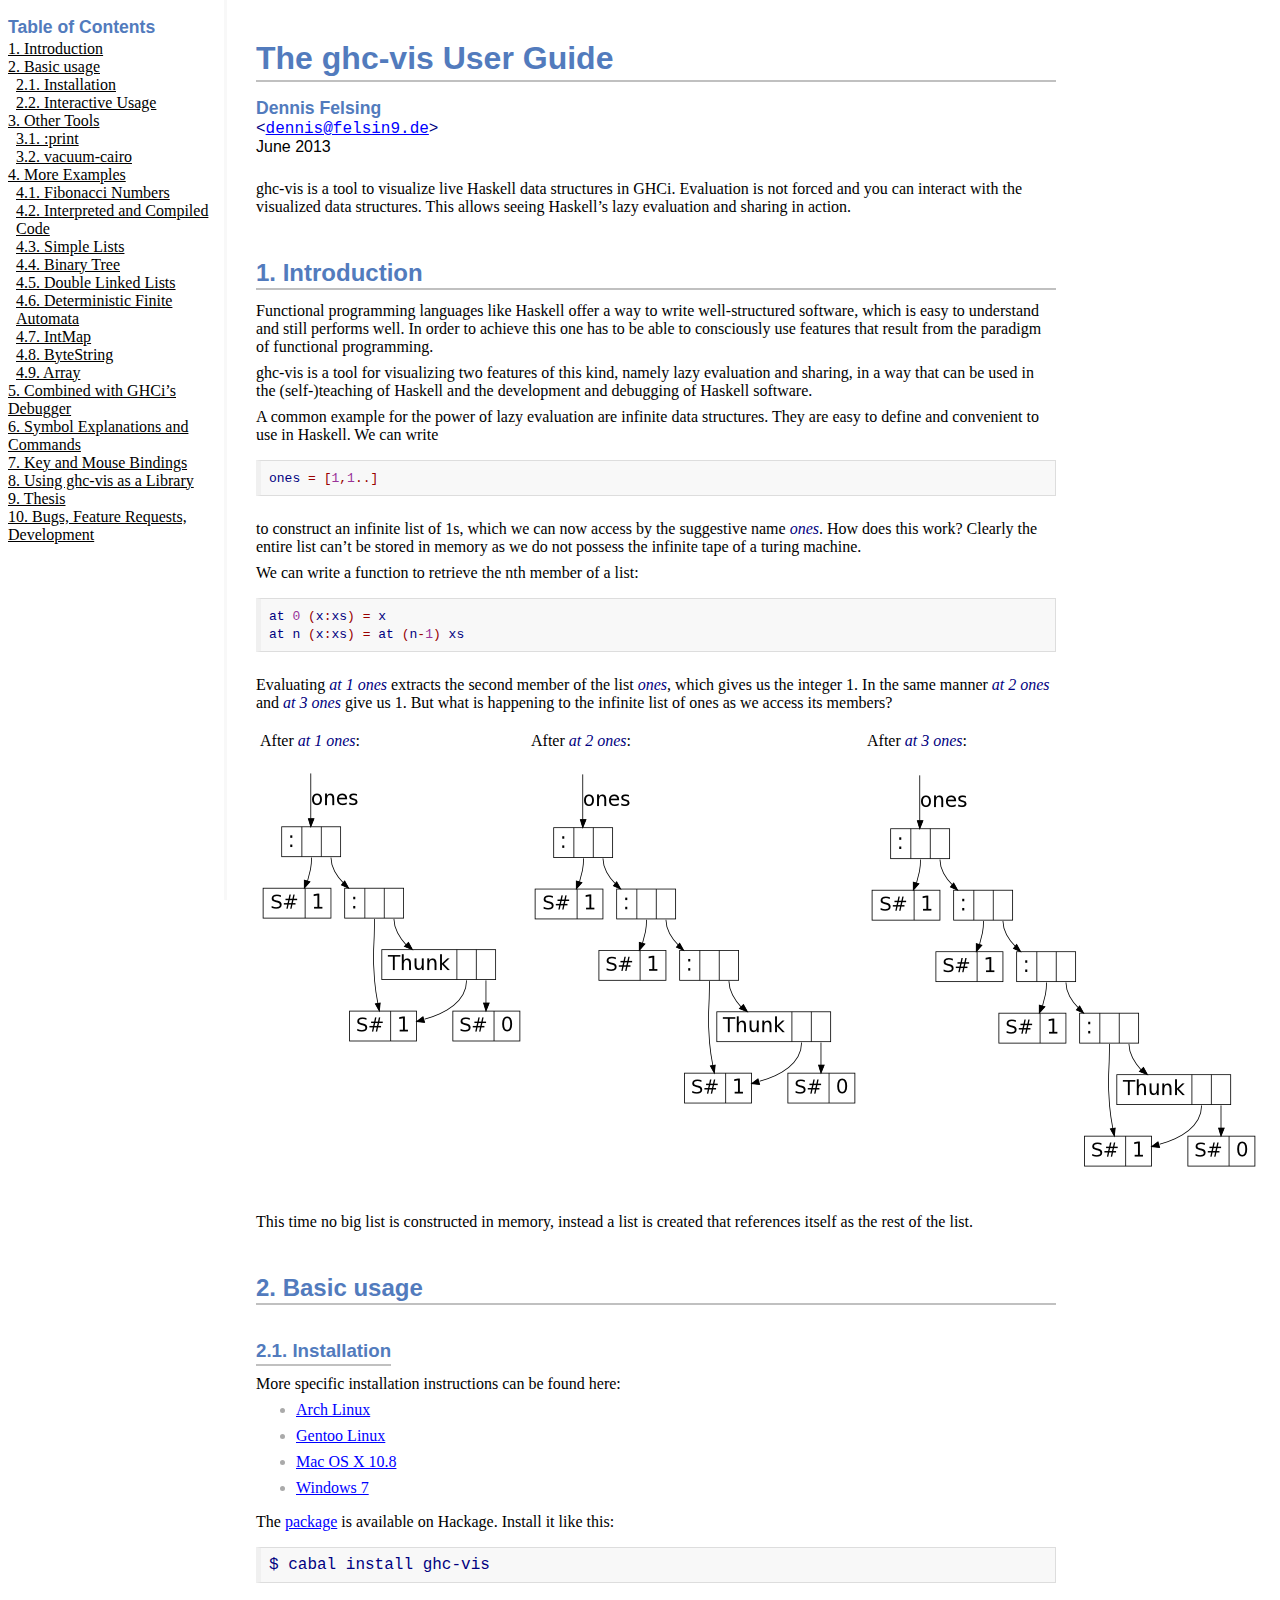
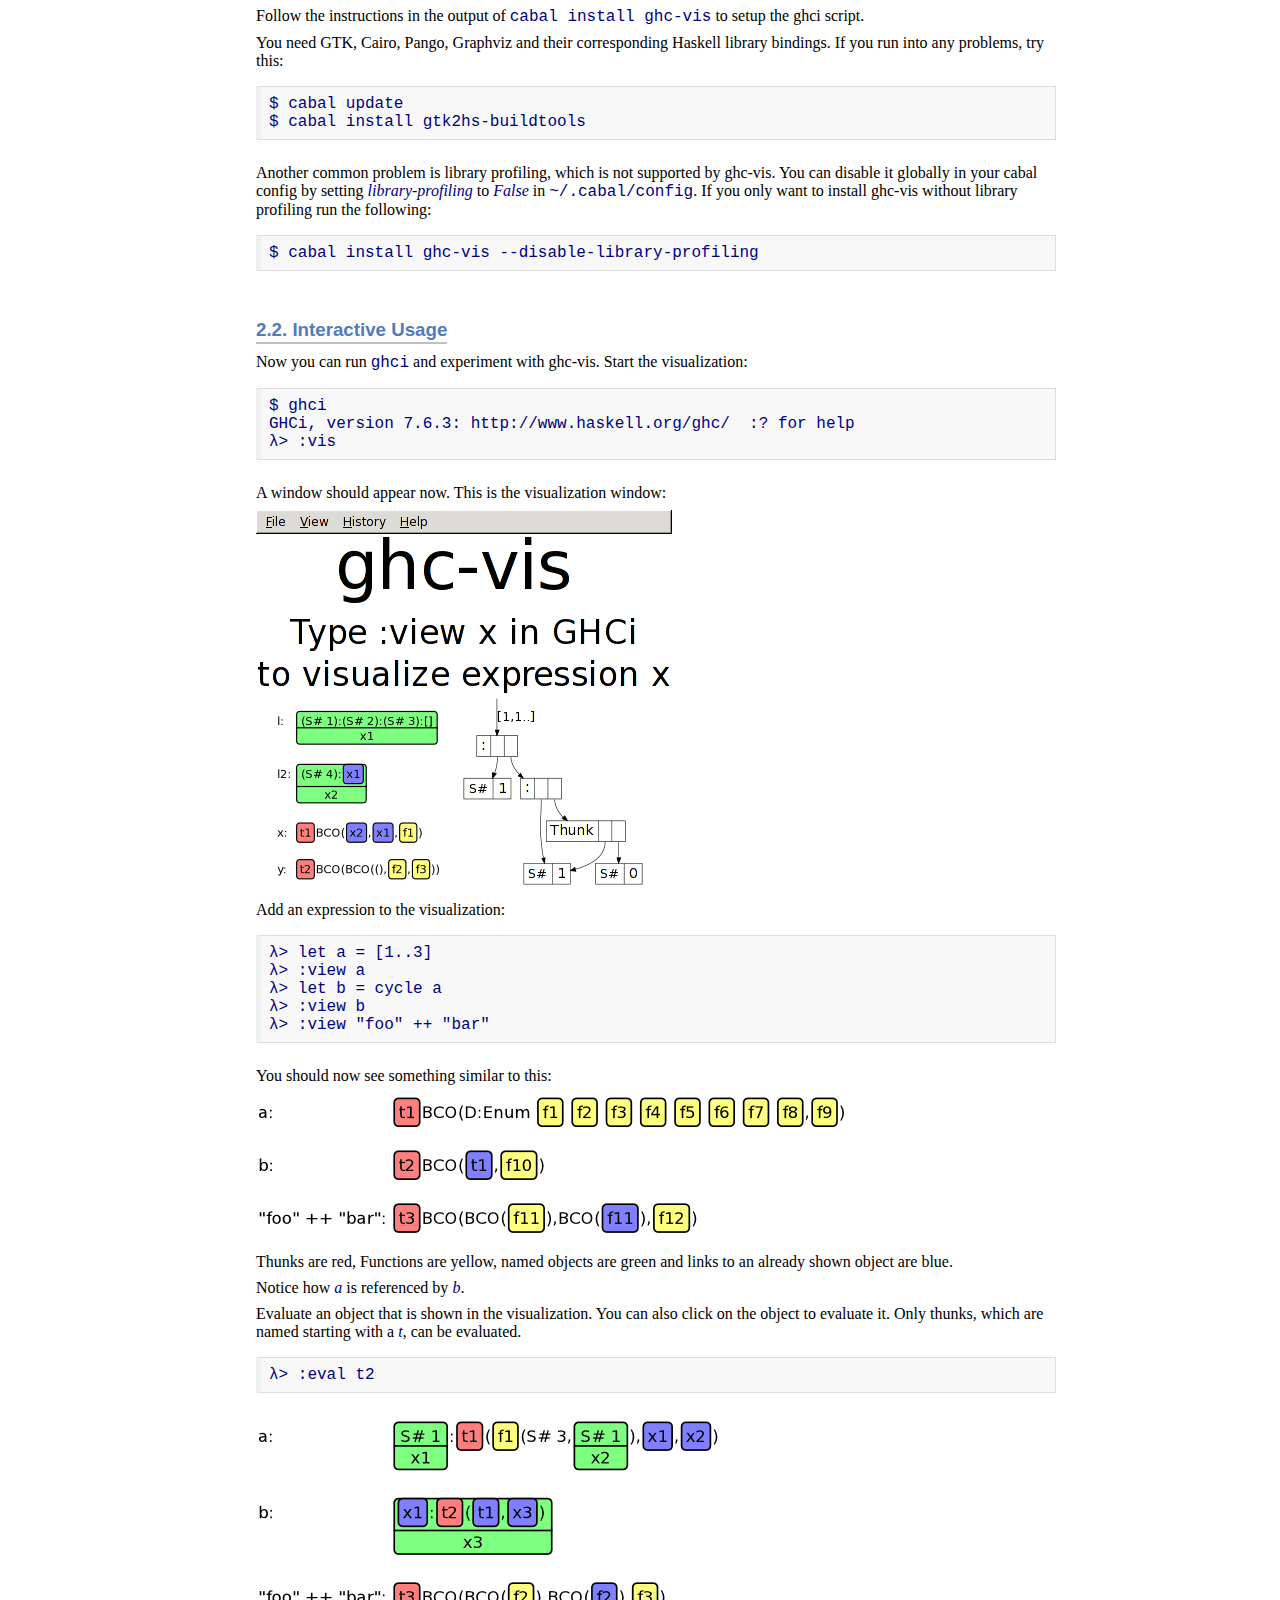
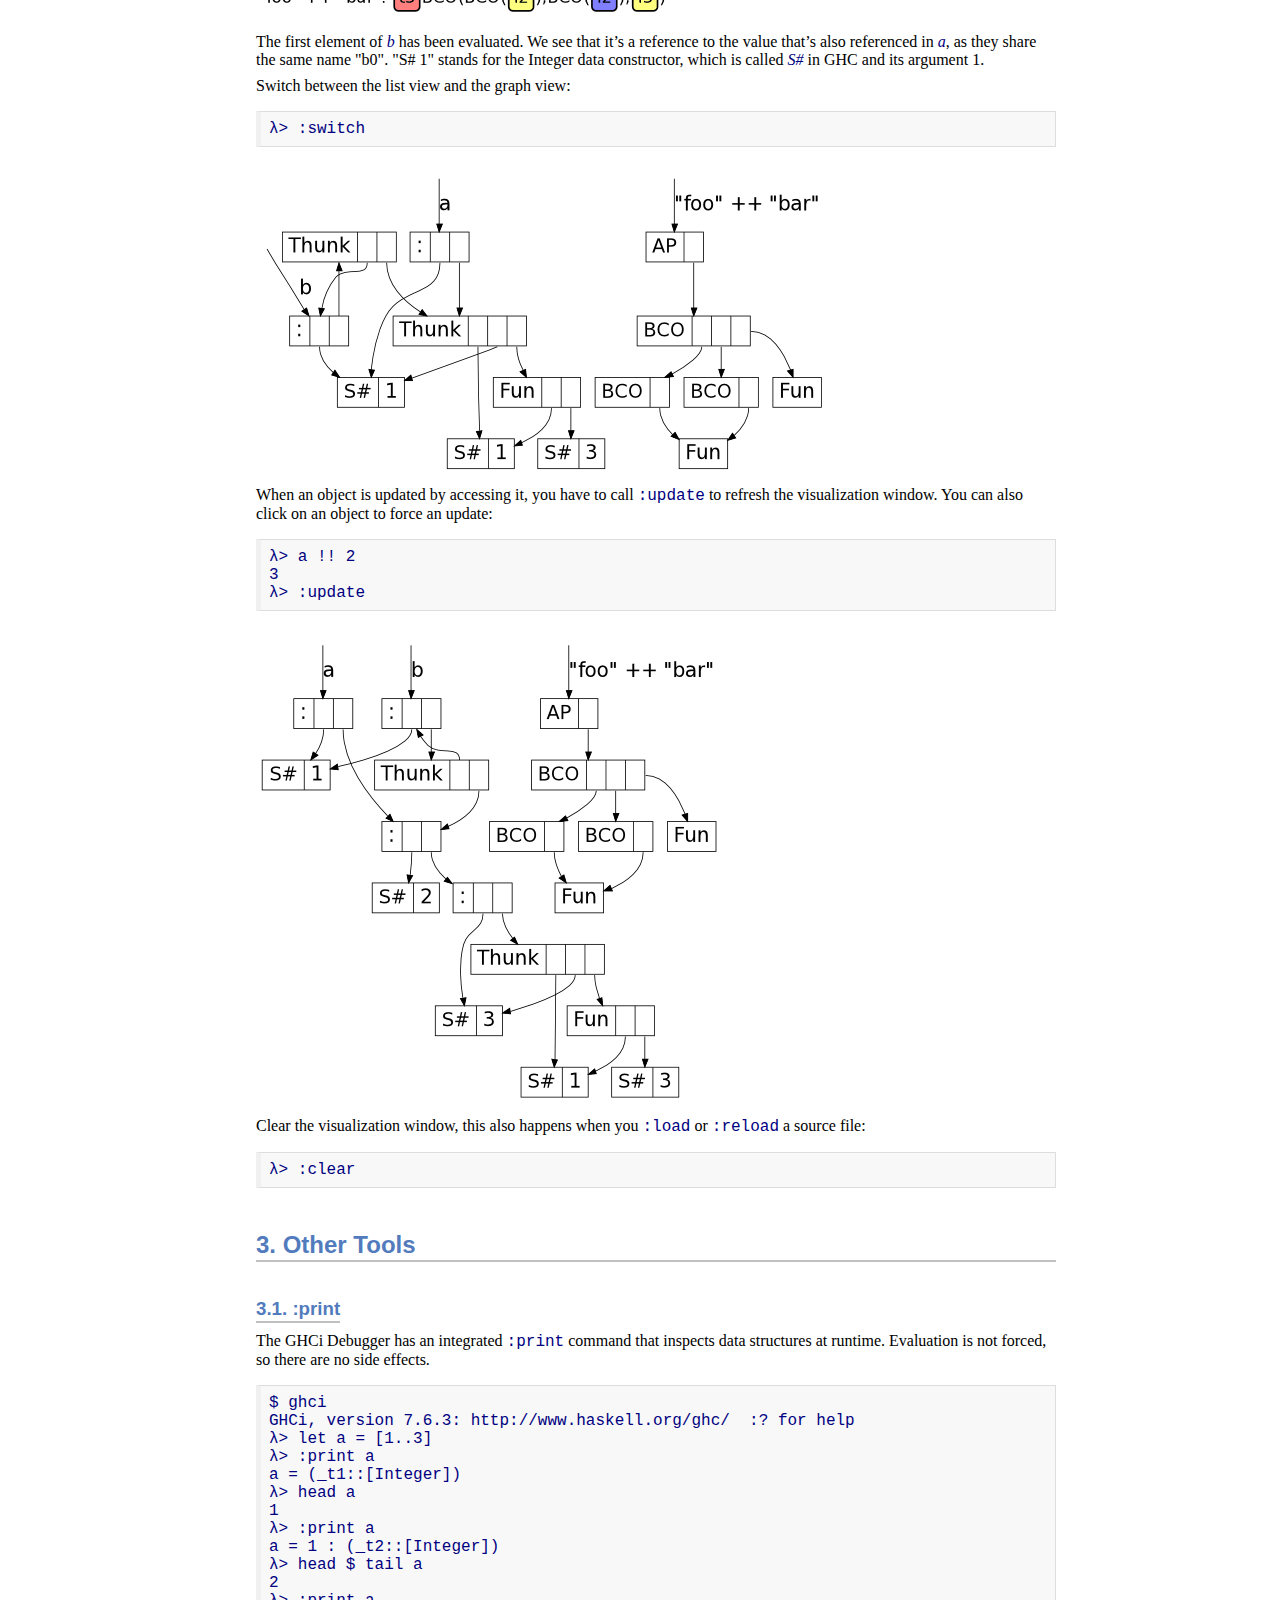
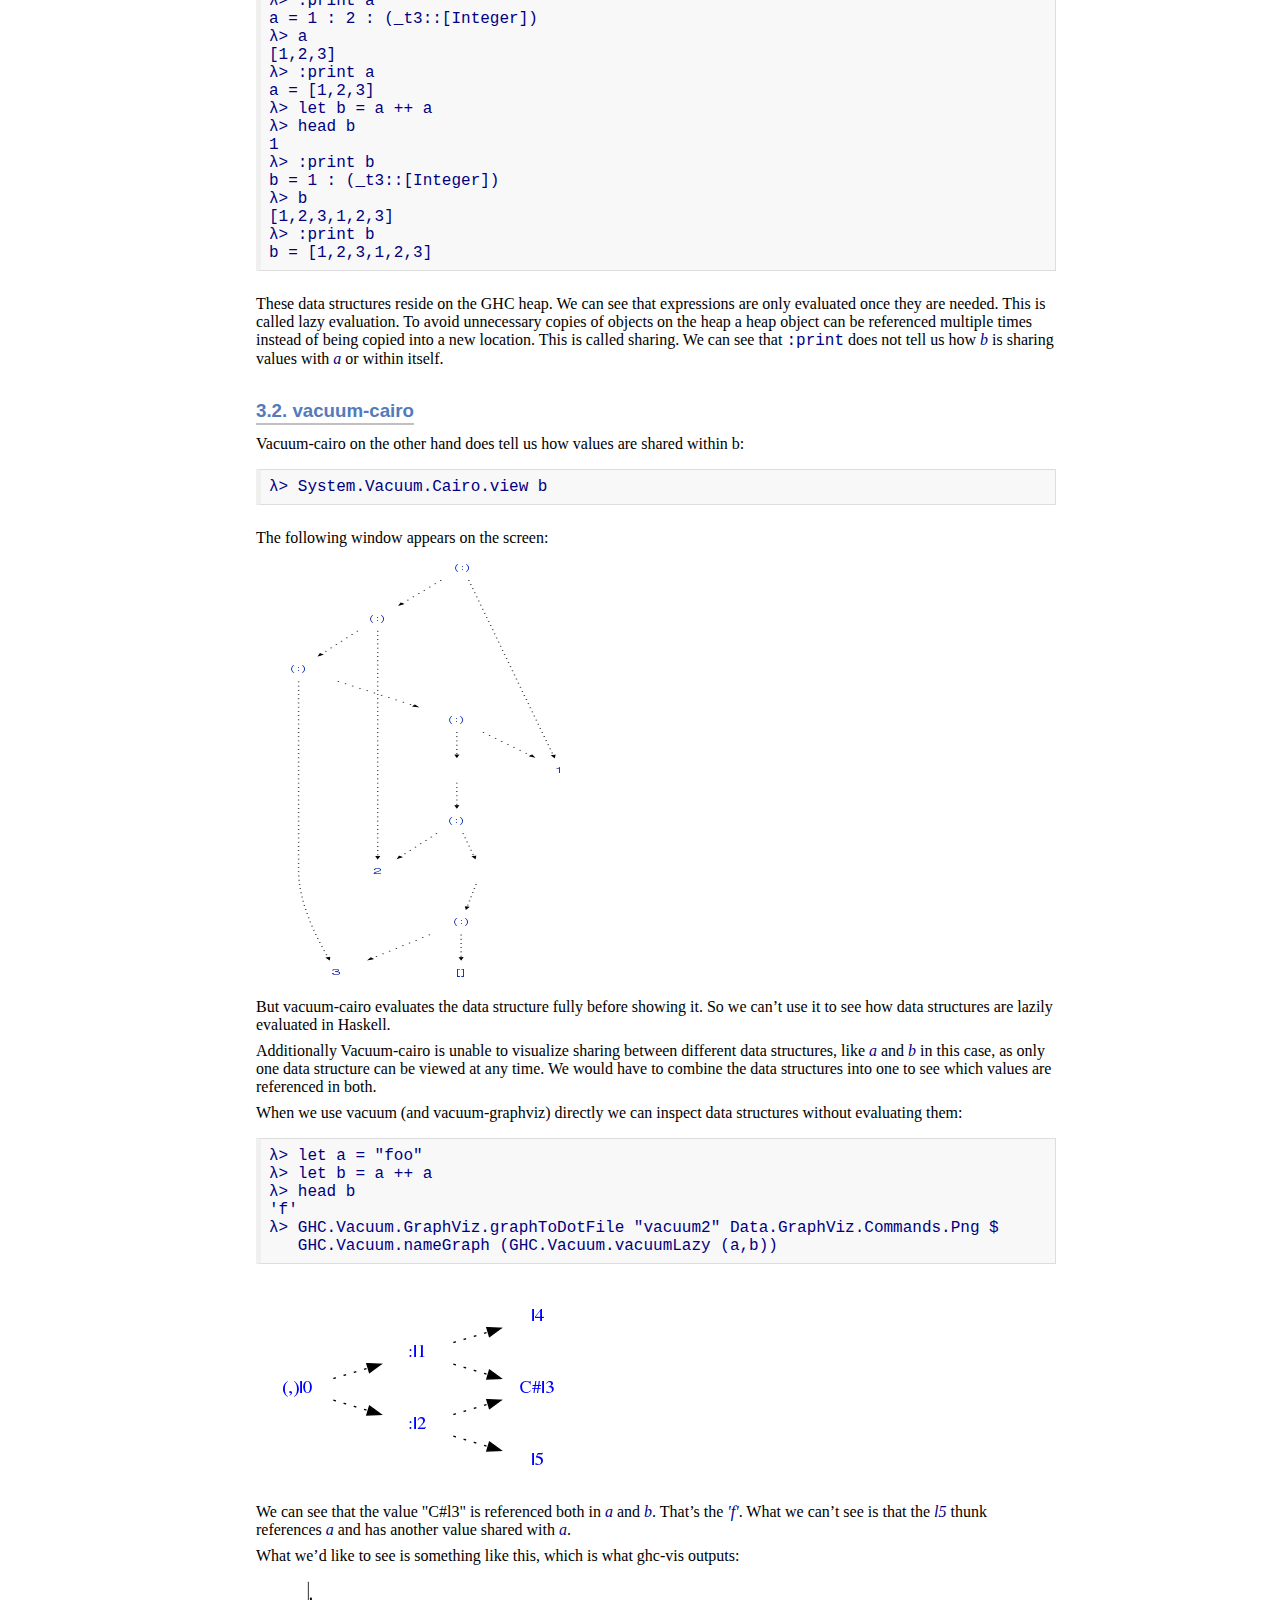
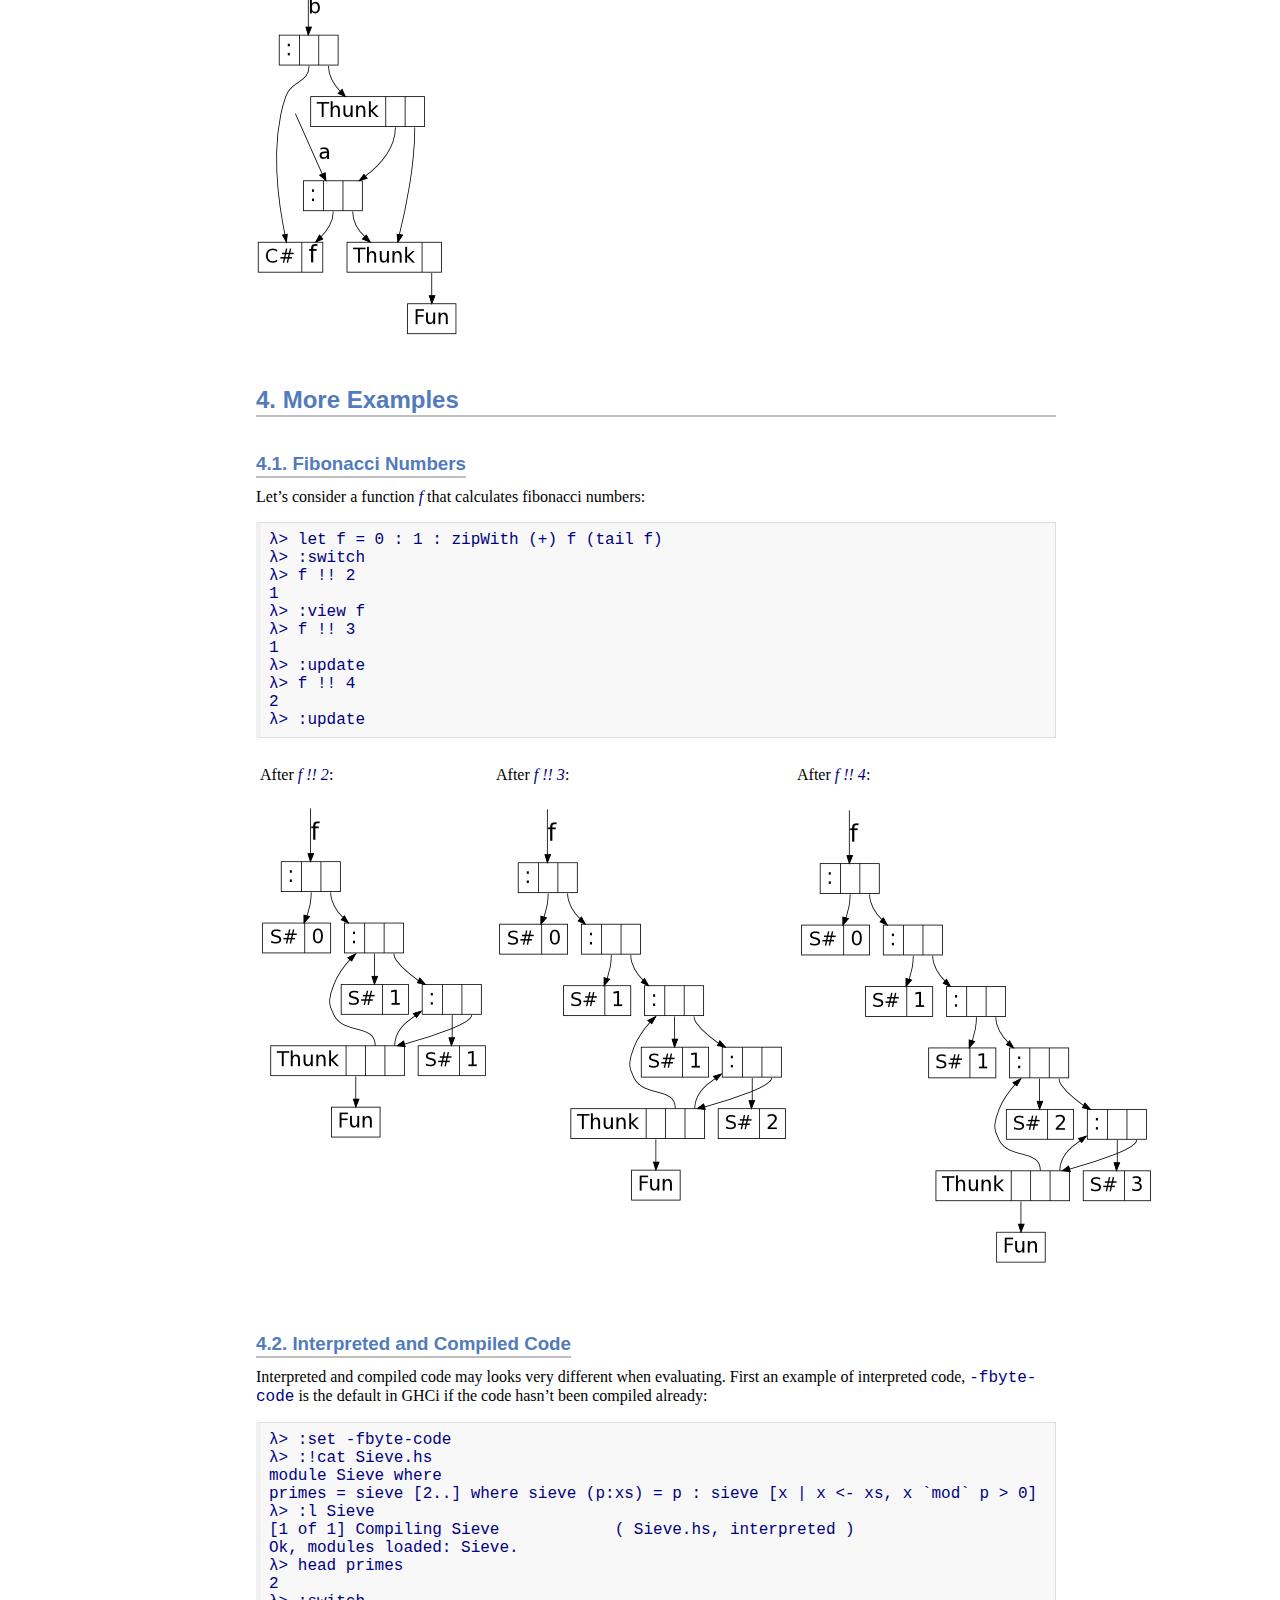
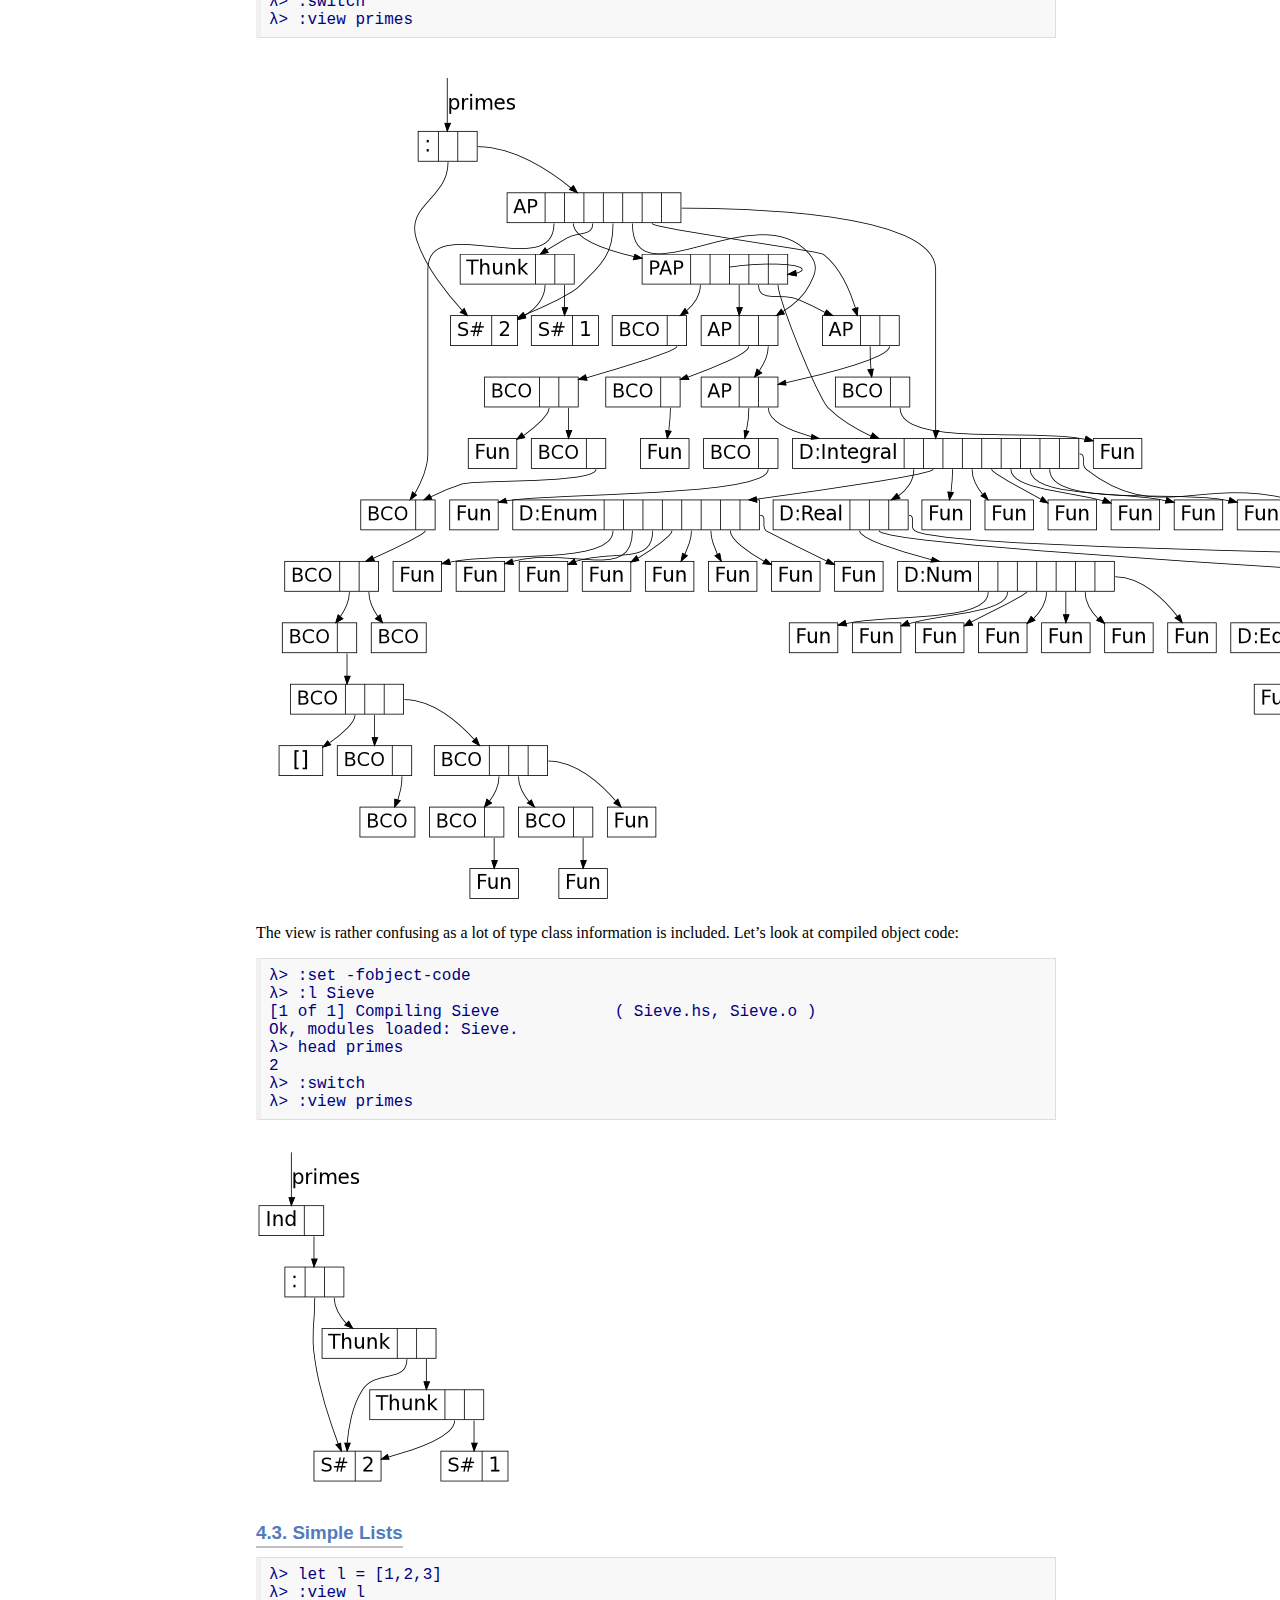
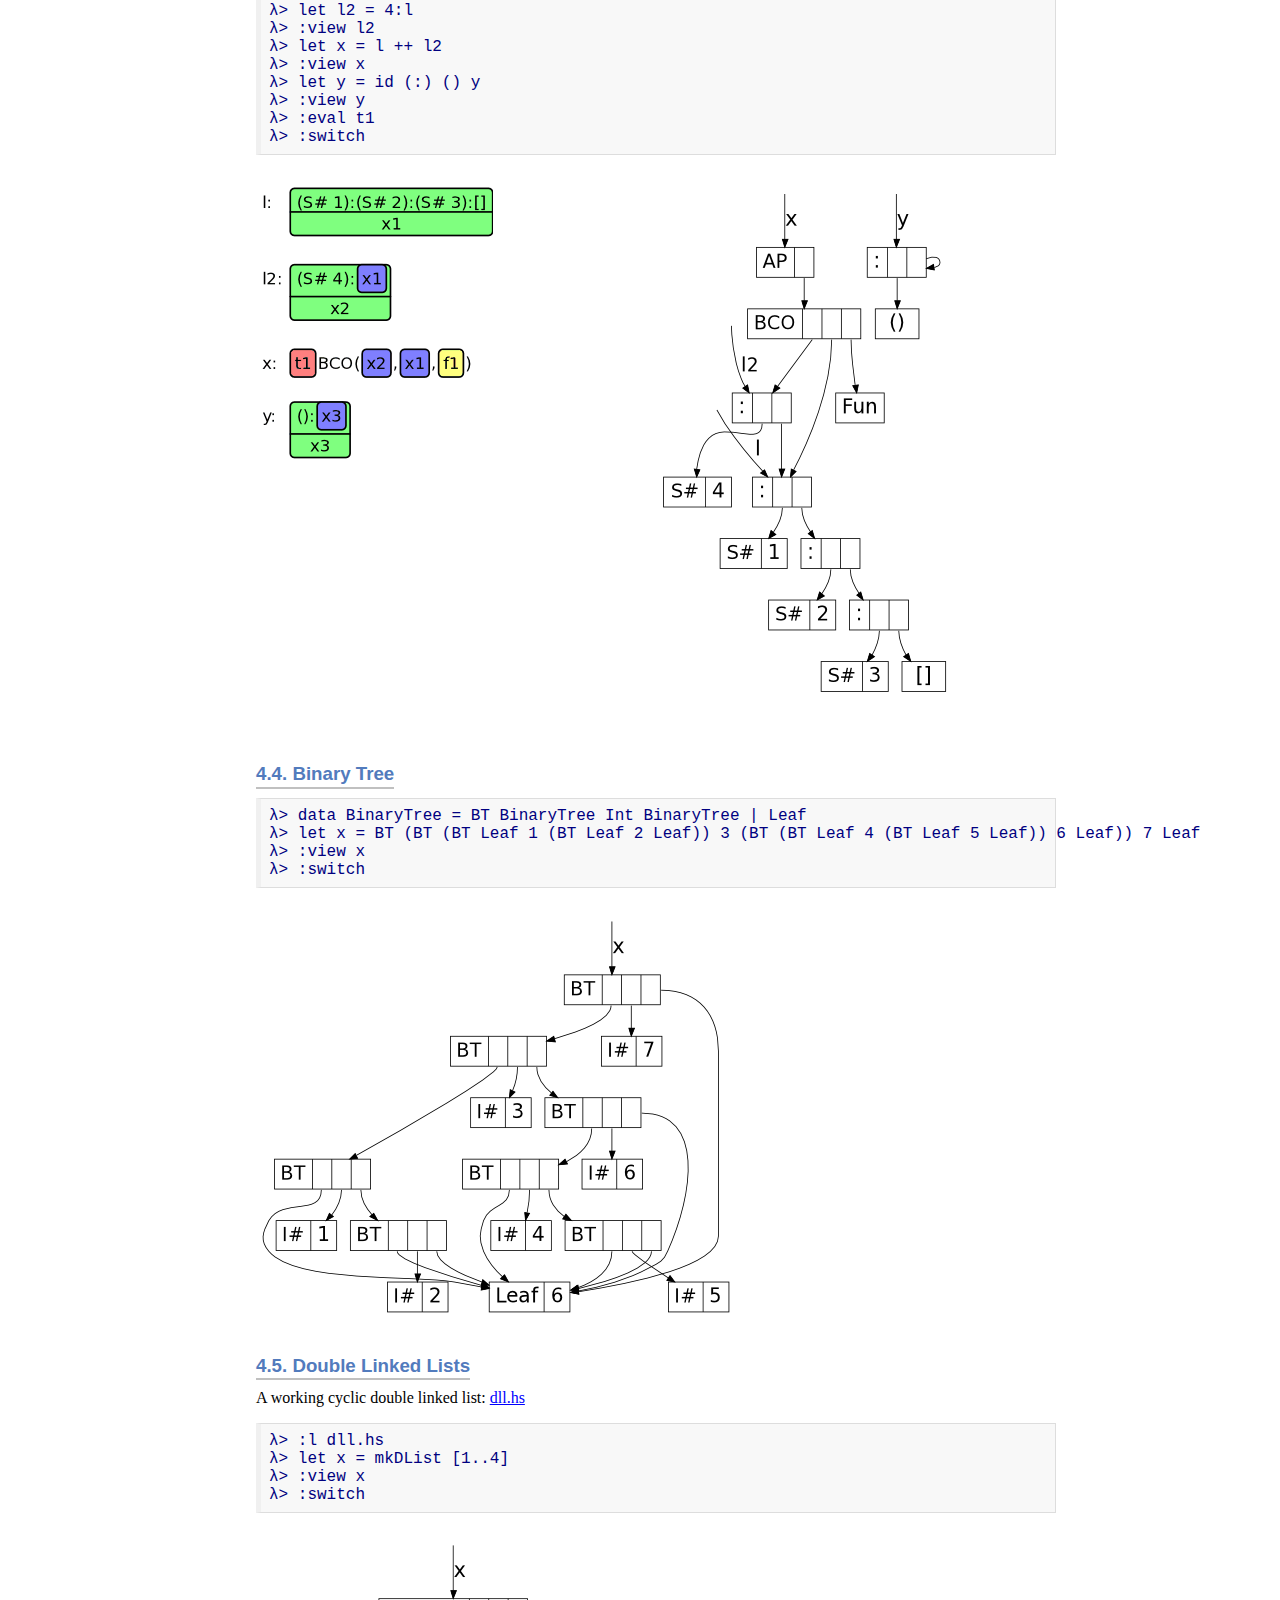
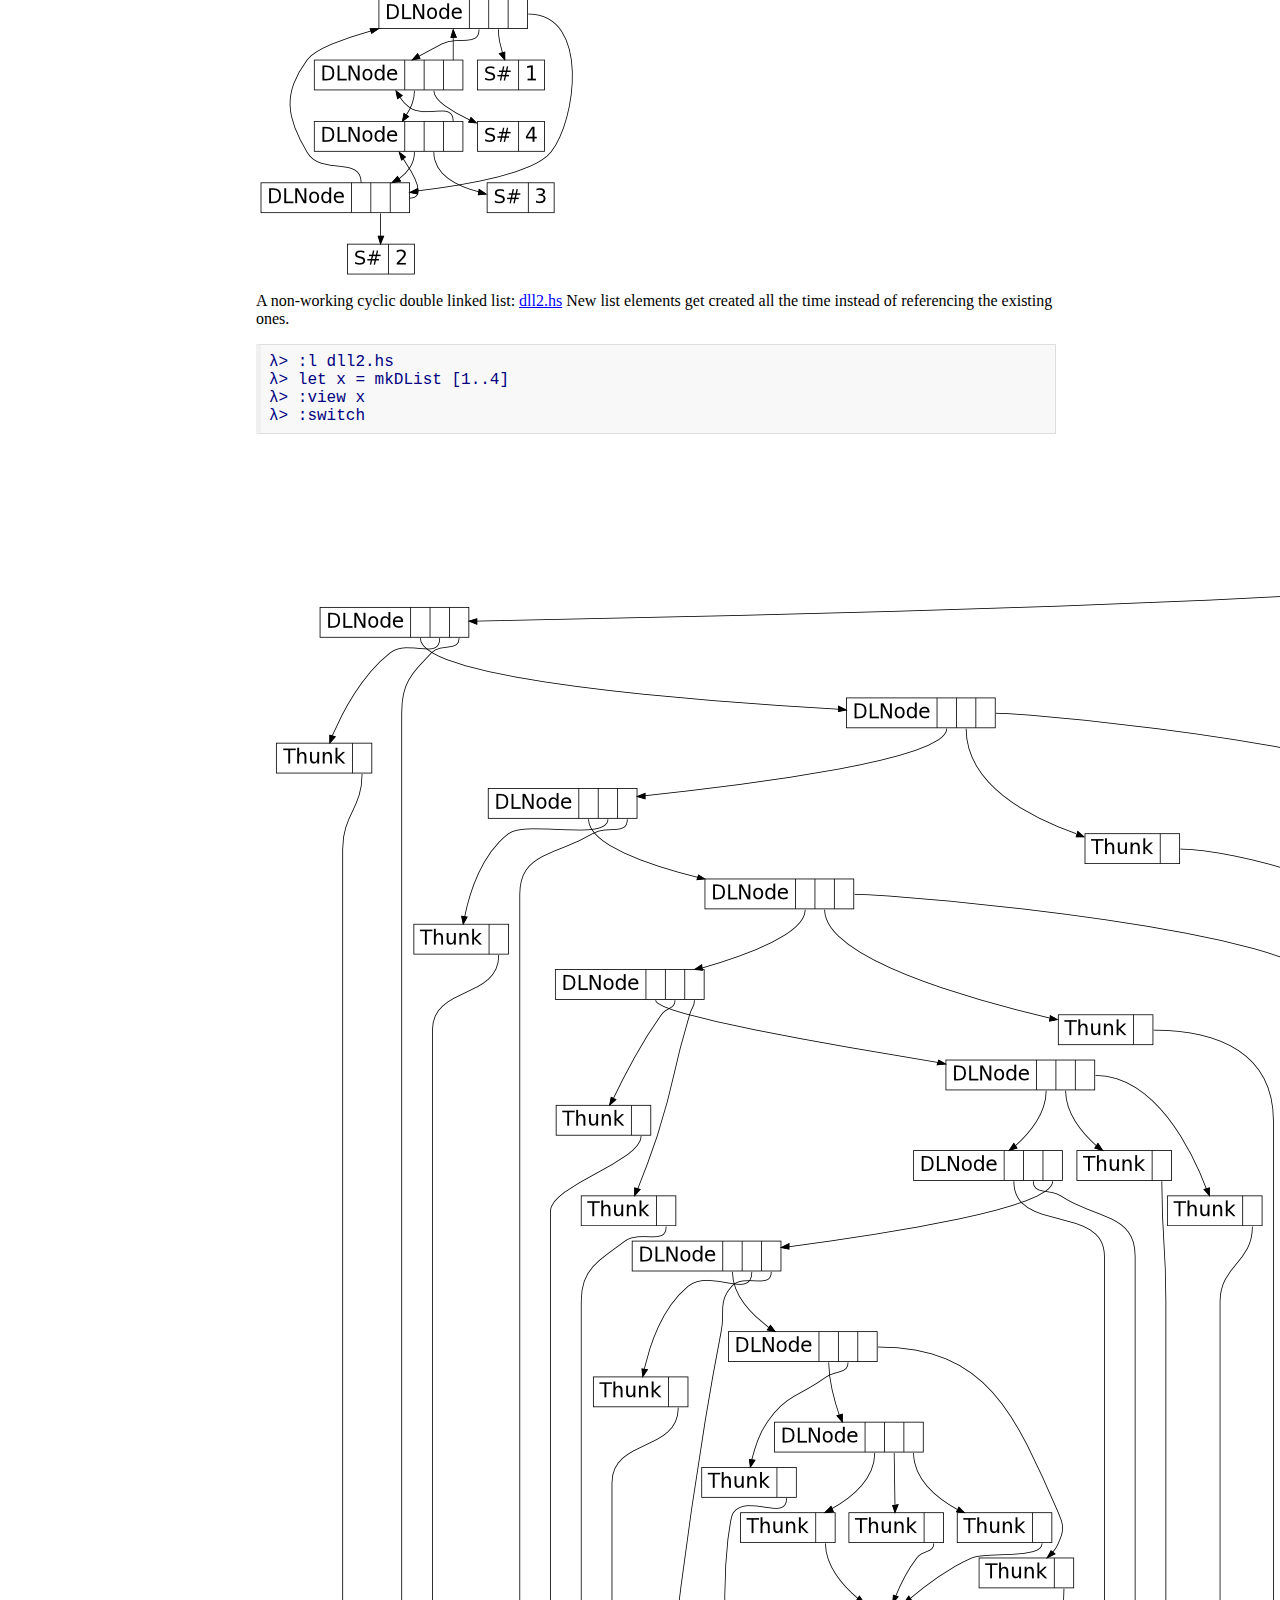
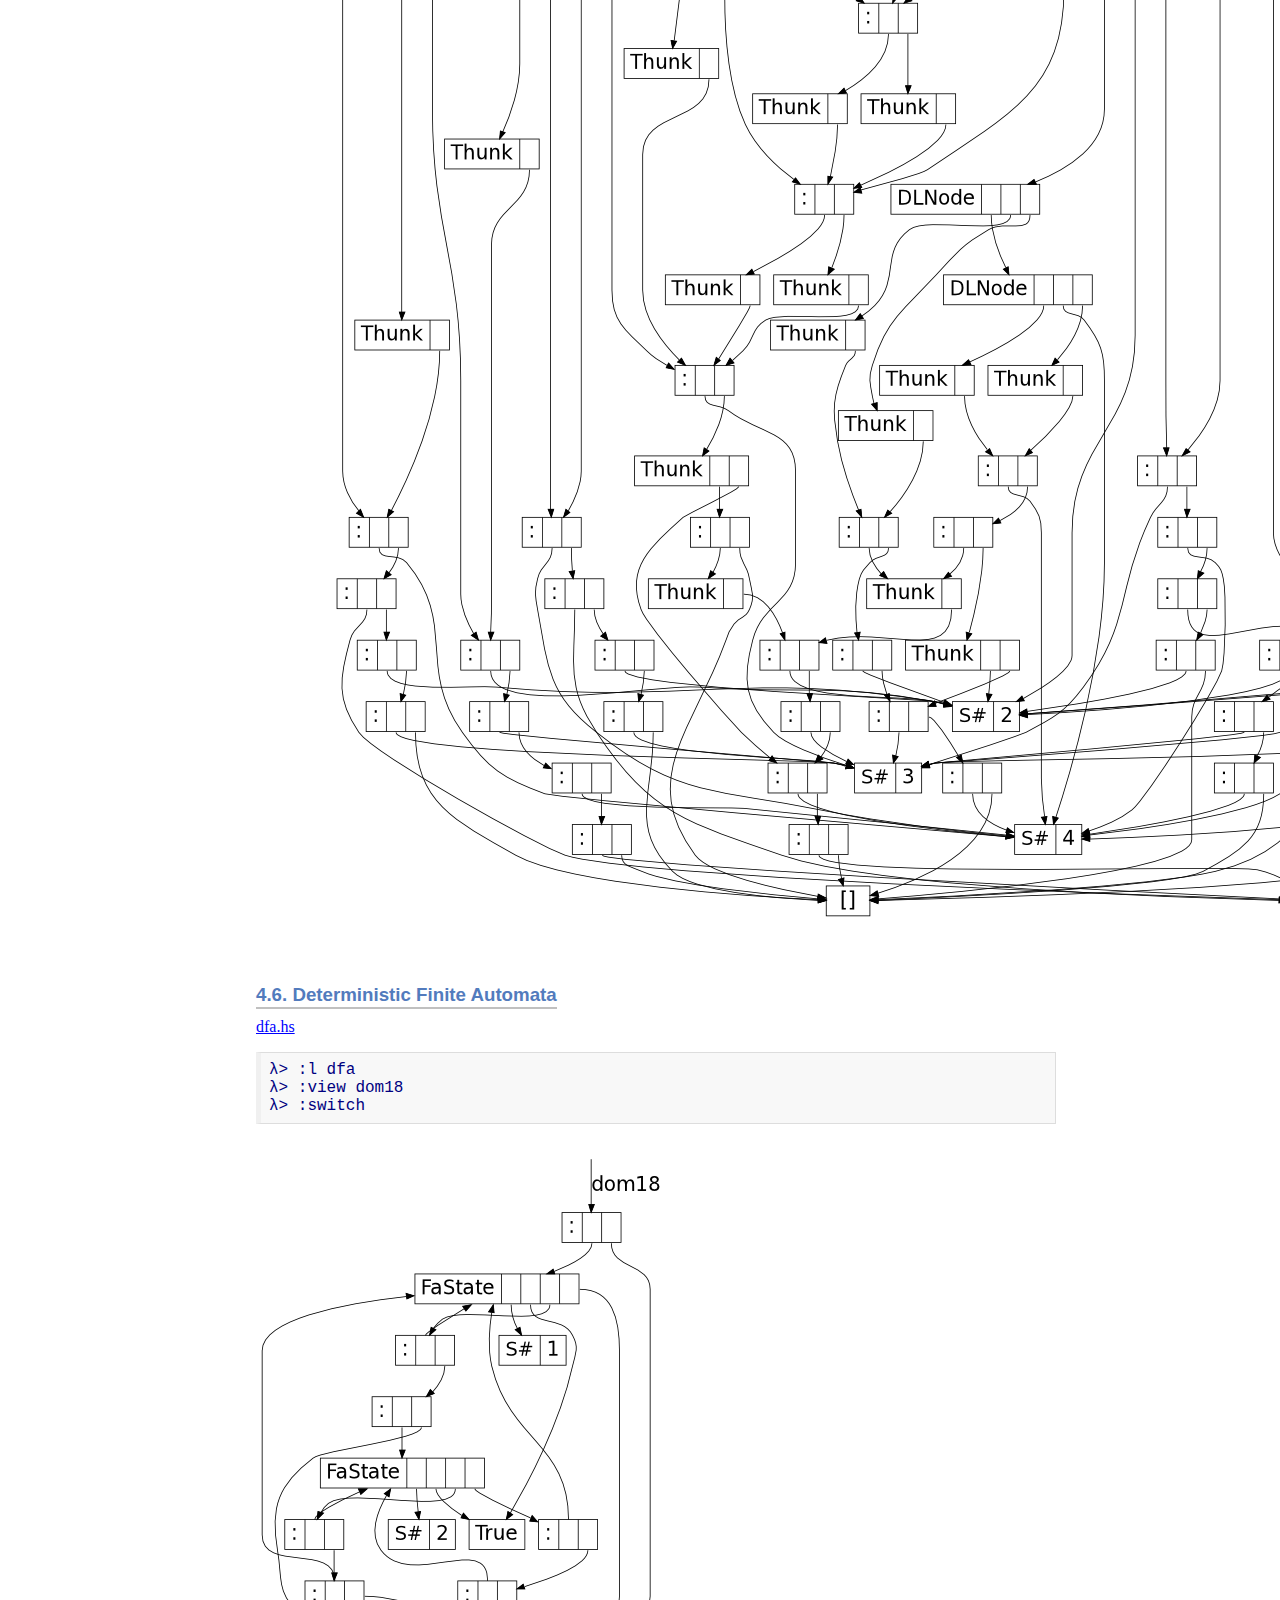
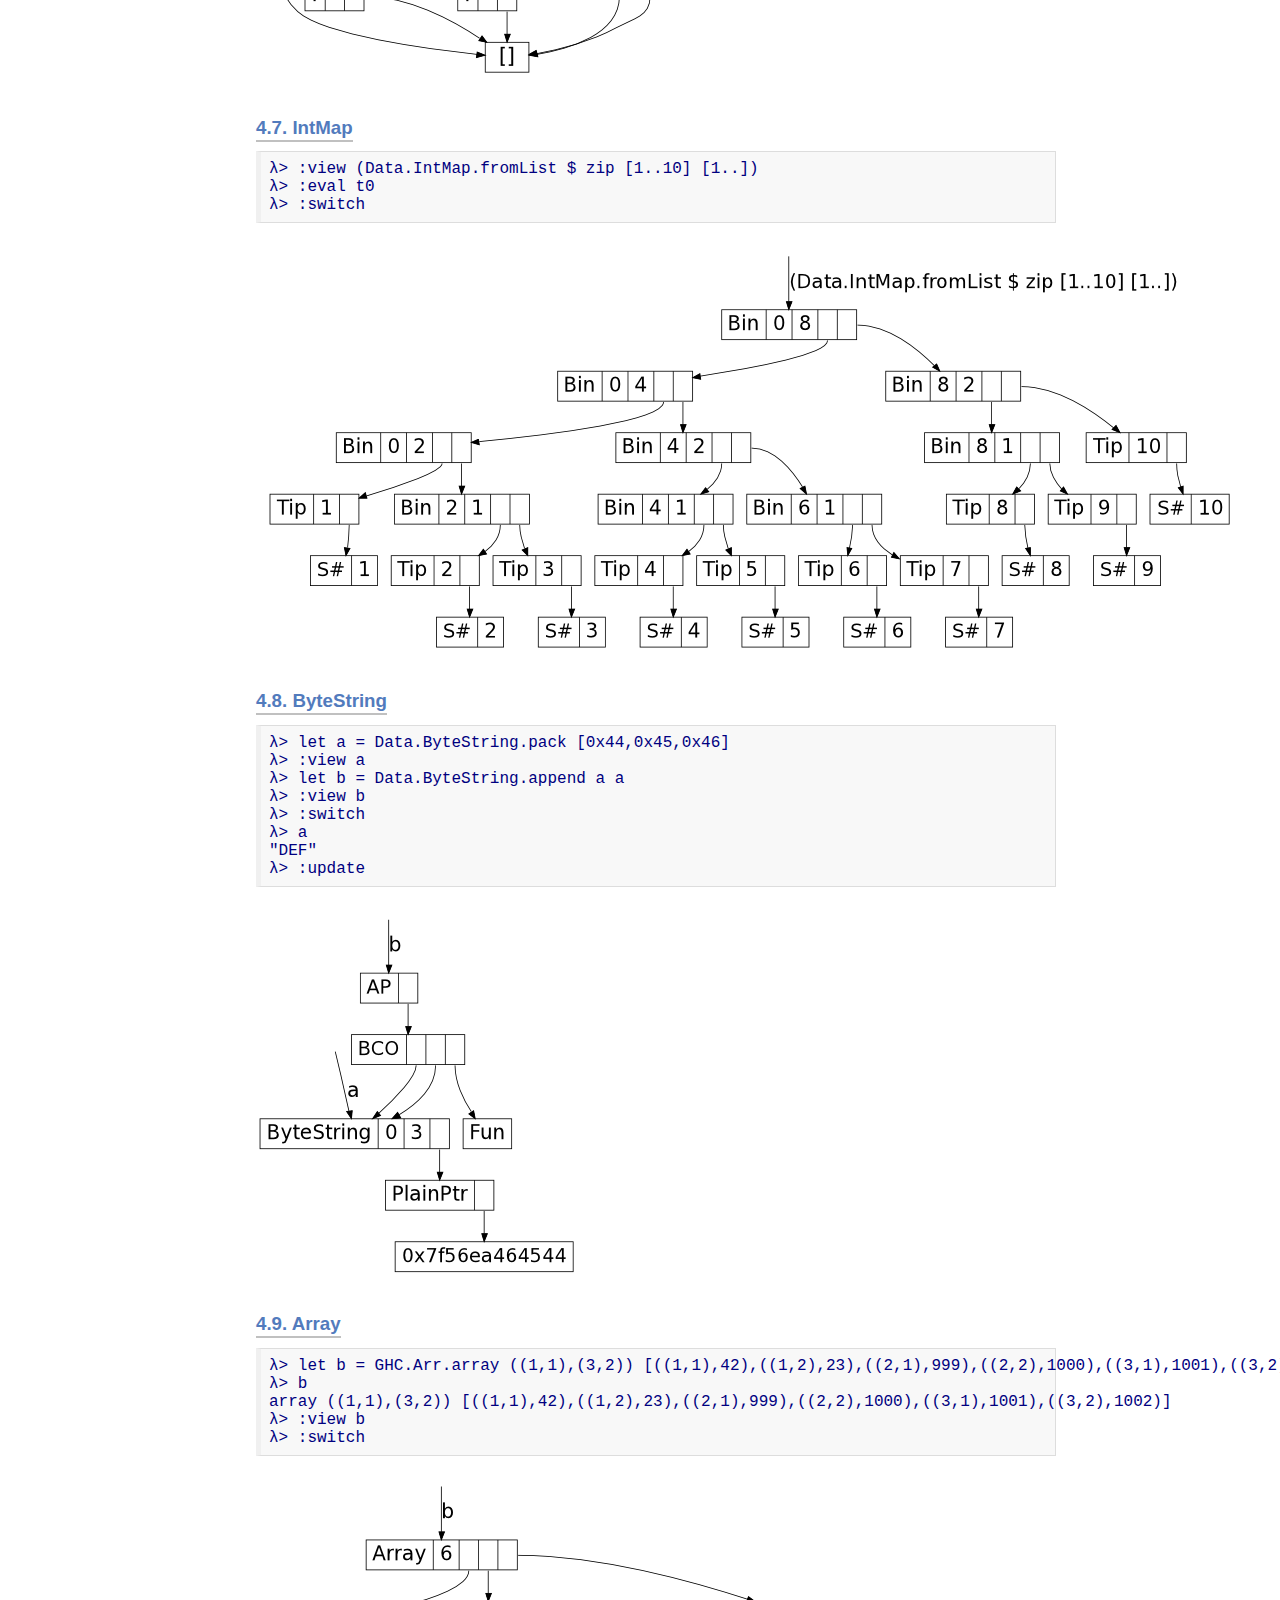
==== docs/index.html @ 45b25508 "Add function setDepth" ====
<!DOCTYPE html PUBLIC "-//W3C//DTD XHTML 1.1//EN" "http://www.w3.org/TR/xhtml11/DTD/xhtml11.dtd"><html xmlns="http://www.w3.org/1999/xhtml" xml:lang="en"><head><meta http-equiv="Content-Type" content="application/xhtml+xml; charset=UTF-8"><meta name="generator" content="AsciiDoc 8.6.8"><title>The ghc-vis User Guide</title><style type="text/css">
/* Shared CSS for AsciiDoc xhtml11 and html5 backends */

/* Default font. */
body {
  font-family: Georgia,serif;
}

/* Title font. */
h1, h2, h3, h4, h5, h6,
div.title, caption.title,
thead, p.table.header,
#toctitle,
#author, #revnumber, #revdate, #revremark,
#footer {
  font-family: Arial,Helvetica,sans-serif;
}

body {
  margin: 1em 5% 1em 5%;
}

a {
  color: blue;
  text-decoration: underline;
}
a:visited {
  color: fuchsia;
}

em {
  font-style: italic;
  color: navy;
}

strong {
  font-weight: bold;
  color: #083194;
}

h1, h2, h3, h4, h5, h6 {
  color: #527bbd;
  margin-top: 1.2em;
  margin-bottom: 0.5em;
  line-height: 1.3;
}

h1, h2, h3 {
  border-bottom: 2px solid silver;
}
h2 {
  padding-top: 0.5em;
}
h3 {
  float: left;
}
h3 + * {
  clear: left;
}
h5 {
  font-size: 1.0em;
}

div.sectionbody {
  margin-left: 0;
}

hr {
  border: 1px solid silver;
}

p {
  margin-top: 0.5em;
  margin-bottom: 0.5em;
}

ul, ol, li > p {
  margin-top: 0;
}
ul > li     { color: #aaa; }
ul > li > * { color: black; }

.monospaced, code, pre {
  font-family: "Courier New", Courier, monospace;
  font-size: inherit;
  color: navy;
  padding: 0;
  margin: 0;
}


#author {
  color: #527bbd;
  font-weight: bold;
  font-size: 1.1em;
}
#email {
}
#revnumber, #revdate, #revremark {
}

#footer {
  font-size: small;
  border-top: 2px solid silver;
  padding-top: 0.5em;
  margin-top: 4.0em;
}
#footer-text {
  float: left;
  padding-bottom: 0.5em;
}
#footer-badges {
  float: right;
  padding-bottom: 0.5em;
}

#preamble {
  margin-top: 1.5em;
  margin-bottom: 1.5em;
}
div.imageblock, div.exampleblock, div.verseblock,
div.quoteblock, div.literalblock, div.listingblock, div.sidebarblock,
div.admonitionblock {
  margin-top: 1.0em;
  margin-bottom: 1.5em;
}
div.admonitionblock {
  margin-top: 2.0em;
  margin-bottom: 2.0em;
  margin-right: 10%;
  color: #606060;
}

div.content { /* Block element content. */
  padding: 0;
}

/* Block element titles. */
div.title, caption.title {
  color: #527bbd;
  font-weight: bold;
  text-align: left;
  margin-top: 1.0em;
  margin-bottom: 0.5em;
}
div.title + * {
  margin-top: 0;
}

td div.title:first-child {
  margin-top: 0.0em;
}
div.content div.title:first-child {
  margin-top: 0.0em;
}
div.content + div.title {
  margin-top: 0.0em;
}

div.sidebarblock > div.content {
  background: #ffffee;
  border: 1px solid #dddddd;
  border-left: 4px solid #f0f0f0;
  padding: 0.5em;
}

div.listingblock > div.content {
  border: 1px solid #dddddd;
  border-left: 5px solid #f0f0f0;
  background: #f8f8f8;
  padding: 0.5em;
}

div.quoteblock, div.verseblock {
  padding-left: 1.0em;
  margin-left: 1.0em;
  margin-right: 10%;
  border-left: 5px solid #f0f0f0;
  color: #888;
}

div.quoteblock > div.attribution {
  padding-top: 0.5em;
  text-align: right;
}

div.verseblock > pre.content {
  font-family: inherit;
  font-size: inherit;
}
div.verseblock > div.attribution {
  padding-top: 0.75em;
  text-align: left;
}
/* DEPRECATED: Pre version 8.2.7 verse style literal block. */
div.verseblock + div.attribution {
  text-align: left;
}

div.admonitionblock .icon {
  vertical-align: top;
  font-size: 1.1em;
  font-weight: bold;
  text-decoration: underline;
  color: #527bbd;
  padding-right: 0.5em;
}
div.admonitionblock td.content {
  padding-left: 0.5em;
  border-left: 3px solid #dddddd;
}

div.exampleblock > div.content {
  border-left: 3px solid #dddddd;
  padding-left: 0.5em;
}

div.imageblock div.content { padding-left: 0; }
span.image img { border-style: none; }
a.image:visited { color: white; }

dl {
  margin-top: 0.8em;
  margin-bottom: 0.8em;
}
dt {
  margin-top: 0.5em;
  margin-bottom: 0;
  font-style: normal;
  color: navy;
}
dd > *:first-child {
  margin-top: 0.1em;
}

ul, ol {
    list-style-position: outside;
}
ol.arabic {
  list-style-type: decimal;
}
ol.loweralpha {
  list-style-type: lower-alpha;
}
ol.upperalpha {
  list-style-type: upper-alpha;
}
ol.lowerroman {
  list-style-type: lower-roman;
}
ol.upperroman {
  list-style-type: upper-roman;
}

div.compact ul, div.compact ol,
div.compact p, div.compact p,
div.compact div, div.compact div {
  margin-top: 0.1em;
  margin-bottom: 0.1em;
}

tfoot {
  font-weight: bold;
}
td > div.verse {
  white-space: pre;
}

div.hdlist {
  margin-top: 0.8em;
  margin-bottom: 0.8em;
}
div.hdlist tr {
  padding-bottom: 15px;
}
dt.hdlist1.strong, td.hdlist1.strong {
  font-weight: bold;
}
td.hdlist1 {
  vertical-align: top;
  font-style: normal;
  padding-right: 0.8em;
  color: navy;
}
td.hdlist2 {
  vertical-align: top;
}
div.hdlist.compact tr {
  margin: 0;
  padding-bottom: 0;
}

.comment {
  background: yellow;
}

.footnote, .footnoteref {
  font-size: 0.8em;
}

span.footnote, span.footnoteref {
  vertical-align: super;
}

#footnotes {
  margin: 20px 0 20px 0;
  padding: 7px 0 0 0;
}

#footnotes div.footnote {
  margin: 0 0 5px 0;
}

#footnotes hr {
  border: none;
  border-top: 1px solid silver;
  height: 1px;
  text-align: left;
  margin-left: 0;
  width: 20%;
  min-width: 100px;
}

div.colist td {
  padding-right: 0.5em;
  padding-bottom: 0.3em;
  vertical-align: top;
}
div.colist td img {
  margin-top: 0.3em;
}

@media print {
  #footer-badges { display: none; }
}

#toc {
  margin-bottom: 2.5em;
}

#toctitle {
  color: #527bbd;
  font-size: 1.1em;
  font-weight: bold;
  margin-top: 1.0em;
  margin-bottom: 0.1em;
}

div.toclevel0, div.toclevel1, div.toclevel2, div.toclevel3, div.toclevel4 {
  margin-top: 0;
  margin-bottom: 0;
}
div.toclevel2 {
  margin-left: 2em;
  font-size: 0.9em;
}
div.toclevel3 {
  margin-left: 4em;
  font-size: 0.9em;
}
div.toclevel4 {
  margin-left: 6em;
  font-size: 0.9em;
}

span.aqua { color: aqua; }
span.black { color: black; }
span.blue { color: blue; }
span.fuchsia { color: fuchsia; }
span.gray { color: gray; }
span.green { color: green; }
span.lime { color: lime; }
span.maroon { color: maroon; }
span.navy { color: navy; }
span.olive { color: olive; }
span.purple { color: purple; }
span.red { color: red; }
span.silver { color: silver; }
span.teal { color: teal; }
span.white { color: white; }
span.yellow { color: yellow; }

span.aqua-background { background: aqua; }
span.black-background { background: black; }
span.blue-background { background: blue; }
span.fuchsia-background { background: fuchsia; }
span.gray-background { background: gray; }
span.green-background { background: green; }
span.lime-background { background: lime; }
span.maroon-background { background: maroon; }
span.navy-background { background: navy; }
span.olive-background { background: olive; }
span.purple-background { background: purple; }
span.red-background { background: red; }
span.silver-background { background: silver; }
span.teal-background { background: teal; }
span.white-background { background: white; }
span.yellow-background { background: yellow; }

span.big { font-size: 2em; }
span.small { font-size: 0.6em; }

span.underline { text-decoration: underline; }
span.overline { text-decoration: overline; }
span.line-through { text-decoration: line-through; }

div.unbreakable { page-break-inside: avoid; }


/*
 * xhtml11 specific
 *
 * */

div.tableblock {
  margin-top: 1.0em;
  margin-bottom: 1.5em;
}
div.tableblock > table {
  border: 3px solid #527bbd;
}
thead, p.table.header {
  font-weight: bold;
  color: #527bbd;
}
p.table {
  margin-top: 0;
}
/* Because the table frame attribute is overriden by CSS in most browsers. */
div.tableblock > table[frame="void"] {
  border-style: none;
}
div.tableblock > table[frame="hsides"] {
  border-left-style: none;
  border-right-style: none;
}
div.tableblock > table[frame="vsides"] {
  border-top-style: none;
  border-bottom-style: none;
}


/*
 * html5 specific
 *
 * */

table.tableblock {
  margin-top: 1.0em;
  margin-bottom: 1.5em;
}
thead, p.tableblock.header {
  font-weight: bold;
  color: #527bbd;
}
p.tableblock {
  margin-top: 0;
}
table.tableblock {
  border-width: 3px;
  border-spacing: 0px;
  border-style: solid;
  border-color: #527bbd;
  border-collapse: collapse;
}
th.tableblock, td.tableblock {
  border-width: 1px;
  padding: 4px;
  border-style: solid;
  border-color: #527bbd;
}

table.tableblock.frame-topbot {
  border-left-style: hidden;
  border-right-style: hidden;
}
table.tableblock.frame-sides {
  border-top-style: hidden;
  border-bottom-style: hidden;
}
table.tableblock.frame-none {
  border-style: hidden;
}

th.tableblock.halign-left, td.tableblock.halign-left {
  text-align: left;
}
th.tableblock.halign-center, td.tableblock.halign-center {
  text-align: center;
}
th.tableblock.halign-right, td.tableblock.halign-right {
  text-align: right;
}

th.tableblock.valign-top, td.tableblock.valign-top {
  vertical-align: top;
}
th.tableblock.valign-middle, td.tableblock.valign-middle {
  vertical-align: middle;
}
th.tableblock.valign-bottom, td.tableblock.valign-bottom {
  vertical-align: bottom;
}


/*
 * manpage specific
 *
 * */

body.manpage h1 {
  padding-top: 0.5em;
  padding-bottom: 0.5em;
  border-top: 2px solid silver;
  border-bottom: 2px solid silver;
}
body.manpage h2 {
  border-style: none;
}
body.manpage div.sectionbody {
  margin-left: 3em;
}

@media print {
  body.manpage div#toc { display: none; }
}


@media screen {
  body {
    max-width: 50em; /* approximately 80 characters wide */
    margin-left: 16em;
  }

  #toc {
    position: fixed;
    top: 0;
    left: 0;
    bottom: 0;
    width: 13em;
    padding: 0.5em;
    padding-bottom: 1.5em;
    margin: 0;
    overflow: auto;
    border-right: 3px solid #f8f8f8;
    background-color: white;
  }

  #toc .toclevel1 {
    margin-top: 0.5em;
  }

  #toc .toclevel2 {
    margin-top: 0.25em;
    display: list-item;
    color: #aaaaaa;
  }

  #toctitle {
    margin-top: 0.5em;
  }
}
ul.toc {
	list-style-type: none;
	margin-left: 0;
	padding-left: 0;
}

ul.toc ul.toc {
	padding-left: 0.5em;
}
</style></head><body class="article"><div id="header"><a class="bctarget" name="header"></a>
<h1>The ghc-vis User Guide</h1>
<span id="author"><a class="bctarget" name="author"></a>Dennis Felsing</span><br>
<span id="email"><a class="bctarget" name="email"></a><code>&lt;<a href="mailto:dennis@felsin9.de">dennis@felsin9.de</a>&gt;</code></span><br>
<span id="revdate"><a class="bctarget" name="revdate"></a>June 2013</span>
<div id="toc"><a class="bctarget" name="toc"></a>
  <div id="toctitle"><a class="bctarget" name="toctitle"></a>Table of Contents</div>
  <!--begin-toc-->
<ul class="toc">
<li><a href="#introduction">1. Introduction</a>
<li><a href="#basic-usage">2. Basic usage</a>
 <ul class="toc">
 <li><a href="#installation">2.1. Installation</a>
 <li><a href="#interactive_usage">2.2. Interactive Usage</a>
 </ul>
<li><a href="#other_tools">3. Other Tools</a>
 <ul class="toc">
 <li><a href="#print">3.1. :print</a>
 <li><a href="#vacuum_cairo">3.2. vacuum-cairo</a>
 </ul>
<li><a href="#more_examples">4. More Examples</a>
 <ul class="toc">
 <li><a href="#fibonacci_numbers">4.1. Fibonacci Numbers</a>
 <li><a href="#interpreted_and_compiled_code">4.2. Interpreted and Compiled Code</a>
 <li><a href="#simple_lists">4.3. Simple Lists</a>
 <li><a href="#binary_tree">4.4. Binary Tree</a>
 <li><a href="#double_linked_lists">4.5. Double Linked Lists</a>
 <li><a href="#deterministic_finite_automata">4.6. Deterministic Finite Automata</a>
 <li><a href="#intmap">4.7. IntMap</a>
 <li><a href="#bytestring">4.8. ByteString</a>
 <li><a href="#array">4.9. Array</a>
 </ul>
<li><a href="#combined-debugger">5. Combined with GHCi&#8217;s Debugger</a>
<li><a href="#symbol_explanations_and_commands">6. Symbol Explanations and Commands</a>
<li><a href="#key_and_mouse_bindings">7. Key and Mouse Bindings</a>
<li><a href="#using_ghc_vis_as_a_library">8. Using ghc-vis as a Library</a>
<li><a href="#thesis">9. Thesis</a>
<li><a href="#bugs_feature_requests_development">10. Bugs, Feature Requests, Development</a></ul>
<!--end-toc-->
</div>
</div><div id="content"><a class="bctarget" name="content"></a>
<div id="preamble"><a class="bctarget" name="preamble"></a>
<div class="sectionbody">
<div class="paragraph"><p>ghc-vis is a tool to visualize live Haskell data structures in GHCi.
Evaluation is not forced and you can interact with the visualized data
structures. This allows seeing Haskell&#8217;s lazy evaluation and sharing in
action.</p></div>
</div>
</div>
<div class="sect1">
<h2 id="introduction"><a class="bctarget" name="introduction"></a>1. Introduction</h2>
<div class="sectionbody">
<div class="paragraph"><p>Functional programming languages like Haskell offer a way to write
well-structured software, which is easy to understand and still performs well.
In order to achieve this one has to be able to consciously use features that
result from the paradigm of functional programming.</p></div>
<div class="paragraph"><p>ghc-vis is a tool for visualizing two features of this kind, namely lazy
evaluation and sharing, in a way that can be used in the (self-)teaching of
Haskell and the development and debugging of Haskell software.</p></div>
<div class="paragraph"><p>A common example for the power of lazy evaluation are infinite data
structures. They are easy to define and convenient to use in Haskell. We can
write</p></div>
<div class="listingblock">
<div class="content"><!-- Generator: GNU source-highlight 3.1.7
by Lorenzo Bettini
http://www.lorenzobettini.it
http://www.gnu.org/software/src-highlite -->
<pre><tt>ones <span style="color: #990000">=</span> <span style="color: #990000">[</span><span style="color: #993399">1</span><span style="color: #990000">,</span><span style="color: #993399">1</span><span style="color: #990000">..]</span></tt></pre></div></div>
<div class="paragraph"><p>to construct an infinite list of 1s, which we can now access by the suggestive
name <em>ones</em>. How does this work? Clearly the entire list can’t be stored in
memory as we do not possess the infinite tape of a turing machine.</p></div>
<div class="paragraph"><p>We can write a function to retrieve the nth member of a list:</p></div>
<div class="listingblock">
<div class="content"><!-- Generator: GNU source-highlight 3.1.7
by Lorenzo Bettini
http://www.lorenzobettini.it
http://www.gnu.org/software/src-highlite -->
<pre><tt>at <span style="color: #993399">0</span> <span style="color: #990000">(</span>x<span style="color: #990000">:</span>xs<span style="color: #990000">)</span> <span style="color: #990000">=</span> x
at n <span style="color: #990000">(</span>x<span style="color: #990000">:</span>xs<span style="color: #990000">)</span> <span style="color: #990000">=</span> at <span style="color: #990000">(</span>n<span style="color: #990000">-</span><span style="color: #993399">1</span><span style="color: #990000">)</span> xs</tt></pre></div></div>
<div class="paragraph"><p>Evaluating <em>at 1 ones</em> extracts the second member of the list <em>ones</em>, which
gives us the integer 1. In the same manner <em>at 2 ones</em> and <em>at 3 ones</em> give us
1. But what is happening to the infinite list of ones as we access its
members?</p></div>
<div class="tableblock">
<table rules="none" width="100%" frame="void" cellspacing="0" cellpadding="4"><col width="33%"><col width="33%"><col width="33%"><tbody><tr><td align="left" valign="top"><p class="table">After <em>at 1 ones</em>:</p></td><td align="left" valign="top"><p class="table">After <em>at 2 ones</em>:</p></td><td align="left" valign="top"><p class="table">After <em>at 3 ones</em>:</p></td></tr><tr><td align="left" valign="top"><p class="table"><span class="image">
<a class="image" href="intro1-1.svg">
<img alt="intro1-1.png" width="263" height="280" src="data:image/png;base64, iVBORw0KGgoAAAANSUhEUgAAAQcAAAEYCAAAAAB0QGw1AAAABnRFWHRUaXRsZQCo7tInAAAAB3RF WHRBdXRob3IAqa7MSAAAAAx0RVh0RGVzY3JpcHRpb24AEwkhIwAAAAp0RVh0Q29weXJpZ2h0AKwP zDoAAAAHdEVYdEUtbWFpbAB9CJvVAAAABHRFWHRVUkwAeKPTDwAADkNJREFUeNrt3V1IG0sbB/An fiWElhxEBEEQQQ5eBNJisZaAemFP2wvbIyhFCsYLJYVSQpHUgxf2BUsFIa0UoXthKYgUj1AVFCOV EgpSKYFKEKwgiiISApIVQkoCIf/3Ih9+7G6SYxPN7s5z0+3MdDb8upmdmezMElgAADEC5sAcmANz YA65cZg8YA4AYFljDsyBOTAH5sAcmANzYA7MgTkwB+bAHJgDc2AOzIE5XIZDeOUd9y0CABgewq8v jplAPHfjo2PhMHb4Y/zVu6VfSnbYriMiqt8BAIN2q5KIancAwNdGRPTHBIBwKxERlSvYIVRFj93u x1QVAmAorBrwzDRQJ4Bwrb535sdgJbmAITJ93PRMdSrYwUFdANBFDgAGegTggApCwGsaAoAFqgfu 0aLS24dm8gCAh5oBGOhfAKiiHaBOt+ByuVyuUl0Ug9QXVrhDZWEYAMKFlQAMBQEAaKXvwBVKxAG2 9VTWuxhVsoPeEDsy6AEYtACAB7SKAFXMxiMI+F9VERk/KtjBSAEACJDxtAPKdKf//z32K1q/ch3a aBYAZqntjEMTfTlT+B/ilOvgIpMf8JvIdcbhMxn3AcC3CHwNAUA7jSu4H9VB1X191dSBMw54Sobu l32t2gfAzbJHg8+bqdKnYIfoq0qiypGowAGLdTqiq+2fgbGGIqKSzi2Fj7P8ifZvaxMAcPAzFPt7 dI+P50S8XrncNtl4kzkwB+bAHJgDc2AOzIE5MAfmcGkOR6bqssrqmk+qvx5KiYiKd1XvYCEi+pO1 DytFRAWfmENET6SPMAeYiXrY/QL4qCnZYQ7AUXGNavoPoxZhtHfGDwxNiaSuNpFyYQU5PFheE0T3 WPxgxJ1IWrwjLFYXUpKDV5jW7xQk7T4UFmtiDsyBOTAH5sAcVOsw9NDNHAA0xZ4AUr1DV+0yc2Dt A3NgDsyBOTCHDB0mh7eYA+tHMYczDuFQlDmwdpI5MAfmwByYA3NgDv/BofmOIIy3BEnNtcJipUpy 4L2pYkSYtLyUPISCHFKHSZg0NwR5R5Yc1ruYAwAEb6nPIXQzMxulOxy2iCSaj1TnsPO3SKLFrTqH LzaRxFcTqnMYfyuSuPWX6hz6F8RSW3bU5tD+Uyx16h+1OYg/KRo2htXlEJXoKtg/qcvB3S2evnVH XQ4OqTtk64qqHO7tS/WvZPqI+fkcItelr5RBFTms9koTNayrx+HVlHTeD3NUNQ4tqSbe7KNqcQjX pcoN3nCrxOHrk5TZu6Yd5Tv8Wo3iRZpe44+6Q8U7eIv0ddc20xRabAxhPKxsBy2RRluRZvtdru3f ggHFOxBVBNMU69OS3q94B0O6H6yOyohiO1Mq2UG3kW5YXkdEpN1RtkPxl3SFQoMGDRHVK9mhpDCT zWYjkxVFVPRddg6BtQxjmbok8/hTI/CJ2oLytfPF5Tk4jZbMoqOyQSqr/tTo606Hpf3P26dLNLQK dxC4Jqyo7BId+jMdWyxKlnxz2kHscRqXIOmnRVjspgwcUpRkDsyBOQAIrIxzu8p12F3gPiwcv6d8 +SMwtyR0+Pqnhuh4aYbSHPjOAiIiSj7k09QF1AwJHaZK6nrqletwl3qmD/ZcdnNirHB1DIckcj0E w4A1A4f11SMZOmxT25kPSm4skF+8nczE4SY5ZeiwQCcnH7eczoGCeWdXmdPpDKrKYZNKPcc5L+g4 fp7TYdV5KMf24RFRrX0q/tG9a2tVPWs/dENra2uhczrI9b7p6tQSFdyPdwwONfNw00+cv32Qbz/q cM56hSpjrfxMAQ9HGVTpACDQTA5slZeXX9WUl+uLyssd6nTAHPXCZ7PZyupstuIWm82pUod5+h8A RPTj2KeV3/lenFwOLB+H6b+XIkDAWR2bXFwjD6YLg6IOe7u7j4jb3Q0osf8wS1RUYyokfWw2ltNH YDeJjzcN8Y4Fp0QHeCf7OtuejMY70mNPgX9GxB2eWWOxktphYniHzcOw+SjmwByYA3NgDsxBwQ4d zgxjSLKk9bTDR2GJjhFB0niLsFjt5Tls9mcafTbJLM/JSt+LFLD1JY6eJQ7syersycz+y3O46BC5 9LlLf6lzfjgs25kDAOy2MQcAiNQxBwCAKcocAODuAXMAgCdf1efQIJI2Nag6h4hZJDFkiqjNIdQs lmqbV5tD4LZY6sZ9tTn474kmNx6ozMH3QDT5w5DKHPbbRZODprC6HHY6xdNfDavLYVNiC7bwjV1V OaxLLZT/+kBVDm7JFcGWOTU5fJWcc/FdD6rIYfGFZBbXryKH6RHJrOjtRfU4fBiTzjtMu3xcOQ5j qXbk89QdAeDV4DAynSp36n4U84YjFTgMpm4Dng/Oa+mRChz6Uk/BRetLiLS7ynewpt5CZq7k1Iog 5To8SrljgL+igIio2K14h79TX/PRzyYtEVUp3qEl7UY6XpuhUDOtdAdzfBDhaEoRRr2usSnjuHFL kGS+JlIunE8O9fFPY13mU8XPTT7j6P8kSPLcExYzh/LJ4Ub8lwrrataqfCHyag6RyYymvHKoizIH ALjOHAAA1yDtsHXTltEtp0VxDnuGEzGzRhlt9mswKM7h0GKxWNqp3GKxWCzf1esQ+9DUFDtgDscO HodtIgwAS5YFANizOACMWraPpp8Ne044HD3p3lCuwzsNEdUHALyh4eNr5AHN1RJRyVTSwXdd8065 18MfVUvBGSM5hA6ltr19G1WE4g77tYWTCv5e0CSAaTILHYwAUEPLMYetqpIZJbcPRTwAL1UKHfoB oJfeAzAYPOX6JZm3k6aUDrGHpww6ocMyALymEQCGkj90K3K/XyTHmynumwat0GEVyTSDPtaCyNrh 9mGGDhzZAWBcxMHgq6UxmTu0b2fosBj7ktwXc8BBjWZc3g49PzJ08BbrtoF1vagD9qoKJmTt0OfK 0AG9VNjWfqVP3AE7lYVTcnYYmsvUIdxXUWyeWpNwwFZF0ayMHUYnBA5RPr6PRISPTeIeJX7gjCTS gnwEAEJ86Dg7lPhnsnSYeMvmowBgdog5AIDLzhwA4IeVOQDAzkPmAACHd5kDcLweR+0OqGcOJx2e 1pqyFdXCqoyVwmKleemQkxBZ9reU0ZsXLsHhrv9Cjd9M5amDNXfvdvC1yshhKHfLC74/kZHDxFjO qp5yyMjB9TxnVQ9Py8hhuzN3TY9bRg5hc86qFnsmMW8dcteB8IptJZC/Drdytbb/FScrh/a93NQb NQVk5fAsRy/6/iy6MjR/HXK1a1a7W14OK09z06kW36Mvfx38LTmptn9cZg4w5aLSby1RuTm0+LJf Z+C6xF0ojx1sruzX2T0J2TmMv816lTOSg5Y8dli1Zr1HfZ2XocNRtkdafrP0Ny2PHWDMcs+hPsUu XPnscHd1fil7tR3ULUvmvec6ejhuMR8dDlvKdCWa7E3G7F5PMV6pIiKi4by8HmqIiLK2bdbWtVRr f18REen4vHTwFBNpprJU2ZxpPVX2TgkRNeZrf5KoMDsbbwZ62tMsDy4lKlrJU4cDLZVsZWVMcW0i XZEuotK8vV/0ki4LWySFB5rT7xOxUpRRU3Q5DgG9/vcrWWsYzmCX44he579Uh6XZFNF9ZTaDWEhR /ebDux4AWE9XSW1t2vP4culQ+yJFDNYfHxvtUqWqJCvf62mMN7Q2y4vU0d4d/7NVqoTZmUuH1JMt J2aWxd6WkboKn+3mQsZj+MTDHx/eSJXov0QHnN9h2359Kvrf5zKU5RCe/uv2dOQ8czpKctjuN9rP dDyU6MC7HP0jgipG4s+NeLmWpknBo17nclgfd6yELtzhaHLI9nIy+cbB8GM3vNZ9ocN9OrNRkAlA wFzQBGBj2NzoEOuDHjtElx22wXfu5JeG44CXsyIOUSsR0TXvBTt8KCUqL6DkCrsftH7qvZ5Jh+Z6 69hZB08Z0ZWfdlPruMQcd9Jhw0Rk0BEl57pqBhHWTYg42Oje6sYA1UQu1OFLoemTD2H388RH4vQR 2I3i7UPojMNrLREVT85I98ITDsFq7eh6NLo3lvixzK9ZOPW26aTDkb4mCKCbZi7U4TGdmR/oaQTM lkwcjM0FRETUl+I0CYdlOrOZ6WfyYcwQFTqM0QAArFDrhTq00skHOSc4rrqR4/RtHDeXzmFXW1Ck ISKqyMDhPZ187GqF4zquclxjNcdx4TMOveQCgKi+8kId7HTnxMu1yikZTem/F173/LvHLTXVwfQO bipbPN4ny3p8GuLPOLRSbOamqjh6kQ6HNUQ13RPxZi4UmqHd0GtDMBQKZ9A+pI9kO2kl+qMtvlEG IqHgldHQHs2FQoJ+dR3FTlhPhxd6v4gutBYSFdji/6n9NcDDu8isnfwPDtiwlRJRw0bi+ljHdOGR SP+hPu5wg/wX3Y86XOrSUw/wi+f5hi6erxjg+Wi2HYCw+0UVVfKI8Dz/stTPW008HxY43E98L0ou oz+5W6gJiH1ts+kAINpI43CdOA0ncLDGtlCI6KoupV99j9axwnHPaIR7VHzcjGfZARM0gAOO4/Qd 3Gt6zHEbAofx2J3FRW0X6pBop+pjXcixMuBpHbLePiRO46AJADigz/hG22Lji6ChigfQQYsX6nCn 6yuP4HIPxd7/0XUHaLCKOnidznkqdzo/n8dh9NbEfjTqeasv9wLAnMaP0TLxcdYLMs+v9FJiw78L cujSEJUWkaY1kOz1a9+LOkzFv9La8zhM6oh0BqLa2LKvgRrgUavEeHOQiKj56ILHWb5/R2yD7zeP B5s+646ow8ZwLBznah9CX0b77W+XoycGmzNS427fzPtN2c/LKX8ehjkwB+bAHJgDc1CtQy2XYRhH pHKqM3F4luFpujqkcu7k1GGS++14n8Fpvv3+abi9y3oOJP+COTAH5iCM/wNojTxrg47GxwAAAABJ RU5ErkJggg==">
</a>
</span></p></td><td align="left" valign="top"><p class="table"><span class="image">
<a class="image" href="intro1-2.svg">
<img alt="intro1-2.png" width="328" height="343" src="data:image/png;base64, iVBORw0KGgoAAAANSUhEUgAAAUgAAAFXCAAAAADl/4ihAAAABnRFWHRUaXRsZQCo7tInAAAAB3RF WHRBdXRob3IAqa7MSAAAAAx0RVh0RGVzY3JpcHRpb24AEwkhIwAAAAp0RVh0Q29weXJpZ2h0AKwP zDoAAAAHdEVYdEUtbWFpbAB9CJvVAAAABHRFWHRVUkwAeKPTDwAAEjFJREFUeNrt3U1IW1kbB/An URtLcEIWLgIyVCpCQWqRWIs4tYIoLpxiF9qFtAgjUgRlEGwRS0YKZhCpXYhIJaT4SgktqNBiXUhF pAQhRRRRoYwEqaSIxIBEQgj5v4skft2P3Ktxpkme/yo953hsf03uuffck3MJnISEmIAhGZIhOQzJ kAzJkPEy4mG3hEA2bbAbQzIkQzIkQzIkQzIkQzIkQzIkQzIkQzIkQzIkQzIkQzIk50KQ/g9/9X04 BAD82Q7vu+6xvUhl+PPLbttW5OVMf8fzNx6GlIH8WkhEVLQKAAbdSi4R5a0DwPZdIiLdAIADMxER GRlSGtKXq+n7/v05mfwADBmmIc9iDTUACOQbni56Rm7QB6CH7s77duc7GVIa8jl1AUAb9QMwUAuA H6QNAv00CABzdAuoo898jIwDWU5bALBOVQAMNA0ABbQF3MoedzgcDscvV0KwUusBQ8pDmrLCABDK uAbAkHEIAL/TEsJ6iuU7dkykb5wIMqQMpN4QeZVjBGDQAQDukxMHZJqPJgAEbbczyDTMkNKQN8gP APtUchoSuVfCp5p6Bo2ZuwwpCXmfJgFggprOQFZHjpcn0kPDDCkJuUA3doDvBbR0BvKLJn8dADbf AlN7AFBNdoaUPiH/g3JbWnKpHWcg0afV1Xc/LtXcB8p01e2tRVTgZUiZS0Sb+aq+dBwCSCzV5Wmy C9pdwNsGk1ab17HDg438pEU4Nqz4fAAA/34oWhA4ahkK8Xkkz/4wJEMyJIchGZIhGZIhGZIhGZIh GfLfgdzLM+oNRuME0130HWkkIsr+wXQXhWwlIiphuQtDOjOJMuZY7sKQYT2RMcxyFx+17xH1MFwC IKc02bsMlwBIf+ZtdlMK2VsrTPm96AtDaayoukykXZAhj1O7uS9I52T0xeRRkeuBsJk5wJAnIEUW LD/9JCjaaBI2K2NIhmRIhmRIhmRIhkxmyM7KJYZMBGQlfWLIREB217oYko+RDMmQDMmQDMmQ6QQ5 2LbOkHxC/hNBNl1bYEg+RjIkQzIkQzIkQzIkQzIkQyYnZH1RsSD5NwRFRb8KmxkZUnFEFuzOpfuq 8nNBFguLpnoZMiGQaw8ZMiGQh6UMqTqHd0QKixhSdXarRQor9xhSbTYfiBT+4WRItZntFikcGmVI tRl5LVLoqWBItflTdDfnBysMqTK/b4t+4J8wpMqYRb8bGy72M6SqBCW+itg/xpCqstAuXu4pZ0hV sUxKVLS8Z0g1qZTafXjv5j5DKo+/TLJqopUhVVzXdEnX1c0zpOJ0z0jXuW8FGFJpyuWerfLyGUMq zL7sNXWoZpohlWVa/uaMr3SJIePmwOZBR5znT23f2mLIePFkXjEWzMbZRWXZ7EW7jyFlIa8QUYYu zmFw9l6vtoUh40JqyuJtjPZXFmW7GTIe5LV4p4rbeiKqYMg4kMZ4dwsDeUREWS6GlIXU/xO31UxB FhHlM6QMZJZO0U3XtSodad+nH6THoTCj1CFZd+o+zsJodaZ+wnGuhJMX8lP1kLL0lddLVdU7TvZa 2z802PTkdIu6DsEP9ZQJO7oWSGLIpwobh6csUlXW05D7whZP5wVFqbTgVxUkGJIhGTLFIQ8Wh9uP vxPPkGchw9MvnnT2zx5Ngo/9DVjHhZDTWiKiTwwpAblRSJRrPHFZYm5H2DgshJwsfjRYw5BSkMHC rFebgHc8dls1kDWOTXKKHyPbFEB+tO+kI6SLzqxGcdImxjMPzw9ZdmJLjDSCnKSTE7KLVmujtt9a abRarV6GVAO5pc1+c3yTwELH2TgnpNcTTMvBpj+LdNU9C0f/eJMF/sy3OP9HO21Pf35Y84moMHpL dYvm8Zm2GfJcJ+Tu4SIy7iDk8XiGM92epyaPx8+Q57uyaaABLJ84QloZ8nyQM9QOr91uNzXYbdpW u32VIdVBHkRnp1/TMAD4MyaxRi5c4Bi55vSlI6S9YHDFH/xizTG6AWCBtmHLDopCfpyaqqXnU1Pb fB4pAjmbS0RZREWRjeUGTEDbHfHZH0P08GlnSLFjZHjlfwN9toXoJ/z9GPD6vTikbTSSTXlI56e9 dB5sJMMTuwzJkAzJkAzJkAzJkAx5ArLSqjCPa6Vq6k5DWoQtqtsERV1mYbO8JIb0OBKQ08v6ZJu+ EBaNjKbCsr5/O8XCovFhJHl+EsjFDoZMCKSnjiFVxy+298UthlSdHzUihSUhhlSbfxpFCu9vMaTa iA4sXZ8YUm3evBIpnG9jSLXp/ShSGC45YEiVadoQKx0YZUiVKRW9mt69w5Aqc1O8uNHFkKry7YF4 +edWhlSV0RHx8rD5O0OqSeOGRMXc7wypIuGbklUt7xhSeVaaJau8xV6GVJwhm3Td+xaGVJx6udmJ hs8MqTChYrnanZJdhlSWJflP78JdP0PGTfAQsE7It3E08F3EuHFn5b8o98Rp9Hc74GJIecgrRFmG +jhMTwbWMqcYMh4kkT7OlWCo3kDGEEPGg8yO95CRcBGRxsqQ8T7aM/FatWiISO9jSFnIjLhLU/wV OiKiRwwpB6lV8swb90O9hnRuhpQW0lYra+jrM2jK0xDyxY0yRbmlL5Sqyj/1vaga8+0CfdHpFgXF gh8quS7syJjMkBaFp30HExapqtMLfiv3AeyfbtE5L/ih5cfCjorTAVLxyunKfWELhmRIhkwKSJ/L 6WNIScjwd+fKifmdza/A6oYQ0tV4XSOzR13aQwb7jUREeZ2xmqqHQOFfQkg7ZZdeY0hJyFYy93yc HqyKPWs7/MsreGlGCLm9GsJjBZDBQDgdIbeoOvLvjt1V3aQlzNCe+GCjBLKM5tMRcpJ6Tp5+ezyj Wdue7jyPxxNiSDWQTio43iERT0/swOQ+J+S4dTsdIUOllNP89ltsZLbbc+vttsxWu91+cE7IdB1s vIOFRJTfH90qyKudwgqt4fzHyDQ+IV+wmImqImPOtGYPr4xhhjznlY2rgN5jq7a2tvBKbW2eobb2 HUOe7xJxhLrwrbKyUp9XWaktrKycYMjzQX4gCwCE9K/hoQXwR1st5Ez/DwDYKaXPALBCK5jUHlwE sqlwKR0h7ZRV0vjoOlHkAbJjOSF0F4nP/vxqMGSR3mCY4BNyEUj/zJ/VN/Ir/oiuSeluAB50iENW R2+xfJSH7Hu8kc7HSMnwxC5DMiRDMiRDMiRDMiRDnoS0e5TF3iVV03saclPYonVSUDTXKGxWlMyQ /6tVmHsVklUn5zbQLdKgvEpQVF0u0i6ZIf/liOy/ZHv7n/+tkhBS5DA43cuQCYFca2LIhEAemhky IZAoYsjEQN7bZUjVEdtq8g8nQ6pNsFSk8PUgQ6qN6IaoPjNDqo2vUqy0ZZEhVWZP9OtjXx4xpMpI bBBt3mdIdXGL7/w1NMyQ6iKx29+eOcyQqrL+ULy8w86QqrIiMaz4/tud1ZIP0vWHRMW7NoZUE6fk LgR1SwypInNdksNQeYghlWf6uWRV3yuGVJ63f0tWBUq/MqTijMmceX8r3mVIpXklsyUqPlWFAIQY UkH6Zbc0/rsdWC0IMGT8iD4z4ziNtlW9ppch40dkEdDJ+IuuEun3GDJu2uRPu1f1RESNDBk3zWty tV4jERHpvjFkvDTIbz/nfWHMJKIShoyXmrinil8qsyljkSHjpCK6wfabx9J5WHLll8fK0/hQUNTc INLOn1KQt6Nfq28bX5bL+Oyy4rS9FBTN3BM2k70tlHyQ5uh1S1viFleIrN123xc2q0wxyDBDJiSx 8ZghLxHS3aRo3+2WRwwJmE9BuotPZHaZFC3GN+gYUgBZVlZWVkw5ZWVlZWVzDHluSADABlVGXjCk ipTGgTyYGY1c1bisTgDYtb4DMGndCa+NvfecgAwNW9cZUhLyUzYRNQQBDJH1+F16n+aricg4fwQZ +J06w+kMeVsWMi93dH3QRDYh5PX6xcUGuh6KQh5URTbVYUhxSBoFYKMqIeS1MIA8WohAem9rXqb5 MbJMFlKzA+AbXRNCtgNAM70BYNB5irQ2MKQMZGRMz7kqhPwIAIM0AMCQmZ/1HgwZ//THoBNCOnFU Zsj8NcOR9pBVfoWQI9QLAG9FIHX/mE4+Vyw9IRt2FEJ+oGoAeCgGiQ3TlZk0h3y8rhByS5PjAzwG UUisGbPn0huyw6kQEg/ol64uk/g7Evhq1C+kNeTzT0ohfQ8yKG9gWQISSzk5znSGHHQIIAPL0dvY h8uRZyWvRp8ZeOiOlW0t+wFgd3n3uPp77MfSE3JsVAB50aQn5LsBhkxIZnsYMiFxtjNkQrLezJAJ yU49QyYkBxUMmZjcYsjEpDgKeac2Ubkp7KqqQNjMmGKQN6NXLfuXkAFh0ez80ctwakFW+C79P+lk huyKfjIJIeUXkV8o3sp0gnw2c2ldi202m7qQI6OX1rXYJsCpC/mh59K6fmVPJ8iV5kvrWuxbZakL 6b17aV3fd6cT5OXtuukvCacVZPFlbZU0NoC0gqzbuaSO7+ymF2TrJW1fuiS6x1UKQw7aL6fflvk0 g5ztvpRu98W/UZvCkDt1l9Jt/8t0gxSbo7l4VksDaQd5GRNpgVKJSaVUhnxyCcN2l9R2YKkMOWxL eJef68JpCDnfmfDr91sepCHkXk2COzysmUY6QiLBe6gcVMkcK1IasnrHlcDxZr/CIVn3YaqlY2pq MSUh91oKc7IzEvdMpb07H6Qrr2k0Go3meWq+I01EdPxFwovGUzonU2shIsreTU1IZyYRTSSqs1uy n9vNK0Sk5NEkSXmMLCXKmE9IT8HeKvkdwmAkyphLVch/dJS1mYiO1u/8HW+2/SGRMZyqkGgk3cHF ewkPmZfjNlrIoKepe/rj1WdfvJPv1Z0KtpAN6bN3kxvyy7xMmvXzCiI3jOx1VcwDwFa8Tm4UxP09 3p8aMr9TJu03jl8XtUm1ypPs3Pfc/D5y5Hva0CmfumiD+zVSLcyffmrIYvmz6OOXtR61XfitN22x Lbaffop3/RgdahxDUi2eJjMkzg+5N1A0GDitoCQMeWYUflgxdnBWgSFVQnpfmltdIgoMeRoyuGyz jgi6cEQvTPyTzbdHfKIKaiF3p2wbSQgZmBnpH505IghaVuG1eISQzVeI6NqZLoKN2ioAnrF6c69L 6u0Uyddx6yvH1tEf370FXs+IQfYREf3mSzZIh4lIQ5QRm3x10TKmtQdCyPLCphdnIbfyNJTj7i+/ O/iPzOcSALariDREVBWrKepGOGdEBPIvMk9/aaWjpWtJAunMyh9eDW1/bI5BjupDeFYk8tEOAoEz kG+vElHWhE364iQGGSjOeDbn33c9j22qf6B9jzVyCSEPjaZdAA/oQ3JBPqEzzxRorQTutYgPNqch bz7IICIiubXSMchFOvMssXnahk0XFEKOUycALFBdckFW0/qJ0kmHo6DW4ch55HAsxIPcztZoiYjo VwWQE3RyRdFXh+PxVYej7leHwxE4A9lBswAQyslNLsgOajqxHtJAR6mN+44sWp8b77lfbDL540N+ JZPzeLqs8/jXkOcMZCNF1mRc14aSCnInl7R3e2YOo+8yt42+uvuMbrf7R1xIJWdQR4NNM9G1J7bo /5nX7Tb2uJfJ5na7Q2cgf4vS3qad5Bq1A+MVRHS1L3q4elYIPKyHkmOkKkg4W64SUV10xnyTnPhI uyLnkRVRyDL6nnQn5G5HnTZ2DCtvA0zWS4AEfHMdBroeOQ681gfxrFDshDz20S7QBJPxymZZkxVA u06no0ydjrJ0Ol/iIQH4S+kNlnQ6XYZGp9NqdboxAWQHfQaAsCHJBptYamgNHyyWR9Rlqc+wWCyB S4HEBPXiu8Viyamx9FCjxeISQNoi9x6cVJ1ckLGh9DfNAQAMG8LoKkbCP9qxXzNKYwDg1czAderE 6wjyIOeaD0ALTSYXZF3naggh158UWTnVXA1UtIlC7jmdC2RyOpfOA/m6dvoA2B435rgBYJb2MJwT Fp206KZ7C+vddCOUZJBEmfk5RHcjj88u7EFIbxeFdERP/HTngZzIIMrNIzJFpin+ygceVYnP/oS7 iIhKdpNt0mLz9bOWdmt00VTw4Rd4mrZEIVeeRtJ7rmPk/mTfk5bnE9FD78tB4NkbqWm0b/ZBZzCF 5yPP0wVP7DIkQzIkQzIkQzIkQ6YYZKFDYW6OStUUKIF8pvDXdDySqvn954YcG1KYgZdSNSMKfs2i 0l8zOChZ5UayLjT9CcOQDMmQDMmRzv8Bc2z+EvuUCs8AAAAASUVORK5CYII=">
</a>
</span></p></td><td align="left" valign="top"><p class="table"><span class="image">
<a class="image" href="intro1-3.svg">
<img alt="intro1-3.png" width="393" height="407" src="data:image/png;base64, iVBORw0KGgoAAAANSUhEUgAAAYkAAAGXCAAAAABjavOKAAAABnRFWHRUaXRsZQCo7tInAAAAB3RF WHRBdXRob3IAqa7MSAAAAAx0RVh0RGVzY3JpcHRpb24AEwkhIwAAAAp0RVh0Q29weXJpZ2h0AKwP zDoAAAAHdEVYdEUtbWFpbAB9CJvVAAAABHRFWHRVUkwAeKPTDwAAFi5JREFUeNrt3V1IG9n/BvBv EmNEsVmKBERByiKEH7YWhdgiVQS79kLqImwVyraL4OpNCC1YKxTz96J1eyFSELFSAlII8UaRQvQi VCylUhBDqSgKlRAqoigRJBJCyPd/kfg6M0mMmYm7eZ6bxnOOJ+V8zJzM2xli5HKEMASQQCABCQQS kEAgAQlESYk3Gxi4yyHRsoKBgwQkIAEJSEACEpCABCQQSEACgQQkEEhAAoEEJBBIQAKBBCQiEvtT 1j7nATMzP3nCO45n73YjlSHXQJfNw8zMYedLi3VsC6Msp8RiKRFR2TIzs16/eJWISlaZmddvExHl DjLz3k0iIirEKMsosVegernhfU4lAWbWZxcObs7V0R/M7C++2vNl400puZifUrXLtzHzBKMso0Qv WZiZH9EAM+upg5m9pAky99IwM/MM3WKuo88YYLklqmidmXmRGphZT05m5mu0zvy/vPcOh8Nhv5Ib 5l4y72OEZZYoyAkzMx/Qr8ys1wWYme/TVw7n0GF+8rqBch+MhzDIMkosaw2RL0fZBcys1zMzcxPN 8z6VzEUTYA68qyAqGcEoy/iZKFUFmJk3yXRagg254VNN1/uuaLcxzPJJ3KcpZuZ39OiMRH1kzjiR ZzSEYZZPYo7Ktpm9JSr3GYkvqtI1Zub1ceYPe8zMtfQewyzjnl0bFbW3GegJn5HgPlVuc1dbtbqJ uTyv0dxuJOMehlnOox1DZVnaGzYWSPDnOgNpitu/MI/eu0pU0IlL/OWVYA4Eoz9uR6Zk3+Zhwd7R N1e/H0MsvwQCCUhAAhKQgAQkIAEJSEACEpBAIAEJJIUSO8YifWFRyRTGLu2fiV+IiHQ4JZp+iVYi okoMXfol5jREGheGLv0SoTwifRhDdwm+O5mIujFyl0HivUqHK/EvhcRuVgUGTjGJvhZh7jVHX1yp PSxqbhBpF8SwplCi9ptHkDZH9MXI+mGRq1HY7GYAw5pKCZ+wzDIrKFppETarggQkIAEJSEACEpCA BCTSLPGsaRESl0KiiqYhcSkkHpV/gQTmCUhAAhKQgAQkEEj8yyRGrWuQwJ4dJCCBeQISkIAEAglI IJCABAIJSCApk6iuFcRoEhTdLhU2y4dEKiX2fbEyKCxyuY5eYlRTKRE7JmHReB8GMw0SIvcALzzC YCovERb5TPiqMZjKS+zXihSWYTCVl9hoFJs7sEiv8hLLrSKFrd8xmopLOMVujLeOYzQVl3gzKlK4 ch+jqbiE5aNYaZ0Xw6m0RKNHrNRuxXAqLXFddCWbwA08pkthiaDEsh0WrEinsMTnTokvt40YT2Ul +qS+r97D0zWVlaiTWo3xRyWWsVFSImCSrHqNQ+NKSsyaJatCt7Cmr4ISvZPSdYt1WKpROYma3RiV XW8xpkpJ+Kti1poWMKgKScw8jVntubmOUZVfYv9rmLudsdssVu5iWGWX8GjzKsvW4jRy1gX4HQ5B ySyRTaTKKZyJ3eptq0P9CkMruwRRyUGcZl06ysOjmOWXuBrv0RN7BUSEy59kl8hdjdMofJOISOfB 4MorkT0Xr1GgV68mIlyJJq9Eli2BZqGxwizSfsXonltiz51gnNQmWec72e2azagudCeXcAZLTJY/ TizNxdVSVRWOk93Wtj5uLr17uoWpUdjfTWFHBYFMlrAm2Do4Idmy/7SEj5nP/HGL3ZL0WNhRFSQS yeR5JBgSkIAEJNIgsTc3OuKFhHwS6x9GxpybRz/OjDNPuIQSrlIV0fHST5BItcTOAzUREdUdjUs7 c9FroYRNV9leAQnZJEI11Da+4XE9OZQI5bzjnzQnlPCHmB8nILE0vweJJCTcdOZuITct8YR6X3zG TkQizuJ1kJCQGKeTJ6lXp6e7tM7p1qLp6ekDSCj8mTAsHdd103E8SUrMT+9AIpkZu5mo7NlEdNO+ 6XYXdrrn1f+43e5gkhKYsZOUCM80aYi0D6On5TbIxXPk4eTnCUgkv2f30/4wh4yR4bBr/dxXzJBI 1z72biWN8pLBYMhXGwy5WoNhCBJpOtphJwtvWCwWvcliUTdYLC5IpE1igJk5oH3PP2jhIlunYCAM iSQkHK2zIeY9Z3H2EjPzV1pje3ZQVMLj8TTTmMezj/0JWSSItKXX1ZQbuW5gqIDZfOoOomMJXXRH wwYJWbZO3lFzc2PnUPQa44GnzObX4hLt0dPOn2NLjPWvQ+IC84RkcKYIEpCABCQgAQlIQAISkIDE GYnHswmmT7Jl+2mJD8IWzYOCorEGYTNjJkt8tyQa89+SVYsnux0SadBuPurl6EW7RVBmCWWwhNIp Fxa9HeUMz2WRcD2DRBpyU1i03gwJ5eO/LSwLVUBC+WzfFSm8EYaE4hHdEjVsQELxzHeIFJrnIKF4 3r8WKbS/gITisU6IFAauhyChdP50i5U+mYKE0rktuuJQpq+FnQ6J/4kXZ/jzK9Ig8VPij/99LySU zdiAeHmg7AASiuYvqRVlh7ohoWjKpY5rhGvdkFAw69LP+FquDkFCubwblK7rG4SEcnn4TbouWOWB hGK5Huvw99ffQpBQKCuxT8697oCEQhkeil3f+QoS8sdrfLH0YCl2m9B9O7MPEvLGoyVtzt2p/ZiN /NVzu4YlSMgrkU1EpIlzdm6rwkhGSMgvkRX3GrM/VaSZgYTcEuqn8VqNZxGRIQwJeSVUcc8H+QtU RKR6Awl5JRI4Wx0YKtAQ5fkhIaOEpiih8Q3PGLPJDInzx9GUWO5q70jWnXqM8IumOoOm4XSDunuC 32msE+komMkSVvtmQll62SVV9eL0jTCrm5tLs6dbtE8Ifsn1QNhRRSCjJaYTbJjim8Pcj4XNqiAB CUhAAhL/AYlte1ddkWEWErJJLP1V/kuRqfPoEuQ/fmeufCaUsBGR+sLLCEJCUsKm0lSYO+t1R4dS i/vYr7ELJT73fdh4DAnZJLayjdvMzLuHn4ktmuHP9EN8nkhEwtKwAIkkJJx05tJWp2qXB69y8hKx lxGEhLRE/YnS4aqqEk1VVWFuVVXVZpIS7VXzkEhCYueqqnn86BjfWFPTlV+bmtTlTU1N20lKYJ5I csaerSZSlz09vLYsmDvK6yee6AIJBfcnliw31KT5J/LDF1rjsewAJNK0Z7f+PFe9wDsjIyMtOSMj 9UUjI25IpGkf20Kv2H3igS79kEiThIt6OOTz+Qr6fB6y+3wBSCgssRS9YOxvGmdm9tAcu2iDLzBP DHevQiIJCRvV9Nknukx0J8jM7ND4+WURi0q0P378K9XHXZYce3bJSay0lxARFbyIDKSlnPl+s7hE gkv11+hckEhunthf/X702LTVVebvHnGJrehp5wPME3LO2JLBmSJIQAISkIAEJCABCUhAAhJnJYxV iaVMsmHxaYlKYYvSG4KiimvCZvkZLREKXDyn7uYKxmz6Wlj08dPRS85kCYVTLiwa7+d/e/4jEovt kFA+oUph2V4tJJSPT2zUb0BC+YiurVnlh4TiWWoVKWz9DgnF8+G5SGGfAxKK543Ywh9rjZBQPOZZ sdJ6DySUTqPo+uOOF5BQOuJLOgZvhCChbIKV4uVdE5BQNp8kllZZvQcJZdMn9bff+AkSiqZuV6LC UxmAhII5qJKsGuyFhIJxPZGsClUvQUK5vPggXfetJgwJxXJnL0ZlzxAklMr+7Vi1gdsLkFAo010x q39WrENCgc/DXJC7nLHbfKvcgYTs8Whzy8qW431oagM8FISEvBLZRKQriLPk+GizTd0HCfklqDTe H/xTHeXtQUJ2CUO8Qd75hYgeQkJuifyfcRqFjEREOg8k5JXQfYvXKNB/VU1EtyEhq4T2QwLNwuMl WtIuQOL88c4nlgmySNadOlS+bCvTFM4nl3AmS3Q3diSUh6V1UlVVkyc7rG3reFh2/3SLW82CX2qp EHZkCGS0RIK3JAUnJK/N7z8t4RO2uPS3JP2bJHgSEpCABCQuu8TOzNCgBxLySSyPD45MHI/wBwfz +2mhxHQxEZ1aMg0SKZXYuBdZfqv6sKbSzFwwIJSw5VebTZCQTSJUpTJ/2Nn83N1weORCO8br9Eko EQifXUZQXGJx1geJJCQW6cwdpPO0yg6NX3zGTkSiimYhkYTEOHWfPGQxOWnWTkz+UTg5OemHhKIS C2Q4cdyu+8TSv54kJbB1SnLGfkBUarFHLwnYXlkptKwsqgdXVlaCSUpgxk72W+xci5ZI3Rxd7NdL H3mWvJz8PAGJ5Pfstifa8qg0Mi+8zz7gvmKGRLr2sfdNNMoLer0+R6XXZ2v0+mFIpOloxxh1sbe7 u/uXmu4uut/d/RkSaZMYYmb2Z43zEi1cZOu07wtBIgkJe/N0gHl7ojBnhZn5E3nZpguKSqyurPxO oysre9ifkGXPTkXq4lKi/MijCAcMzJ0mFpUQLBAPiZRunbbGnrY2PxmN/qG/7mF++kZcwhw97Twf W8Ix+BMSF5gnJIMzRZCABCQgAQlIQAISkIAEJM5KvJxOLL1tUjVtpyUmhC1+fy0oGq4XNjNmtMR0 d4J5apGsOnVL6luRBpauo1eHL7qOXx1VdocyWULhlAuLRt+m/78FCWbmj12QuBwSnmZIXA6JUCUk LocEl4chcTkk7m1AQvGEK0QKzXOQUDxBk0ihoxcSisdfLVIYKA9BQun46sRKLR8goXS274qVLt+H hNLZEH9mSM0GJBSOp0m02NYHCYWz9of4RH4jCAlls9wqXv6qHxLK5tsjif2MSg8kFM2C1CNSZ+9D QtF8MUvV/DkFCSXjkjwrtFXuh4SCmbRKVg13Q0LB2F9LVoXvOiGhXEaHpet2bq5BQrEMjsX6imva Z+Y9SCiRl+Oxah3NYZ7R70FCgfTEngue9c1kp2VZ8syTsMQ+URq+lZ2eZckzT6I99jrXM9mUnmXJ M0+iNeZTXXYNKiJKx7LkmSfRFHvLE5oyZhNRCSRkT33cR0r9NOerVeOQkDvV0YNLQw3S+a0iP+e3 hoRTXSsoumsSabcLiZMxRc/Ndbh8sbK86ks43XZB0Wq9sFn9JiROpjJ6ZdPRShMXj3VSULTZIGzW AIlTqQhD4nKknCFx+SXWahO6uajxLiRSLuHVn8iEmxoS6UKvg0QKcvOUxHZLS0tLIxlaWlpaWuYh kT4JZmb2UG3kBSQuk8Tq8HNHiJn5Y8cMM/PPjiFmHulY9zt7BldOSOx3dX6DhHwSNhUR3fEz8yD1 H39OmshZQUQ5jiOJ3Vv0Gp8J+SQKiqZ27UYaEEoY2tfWzSrDQVRi64Z6BFsnGSVojJnHySSUuMbM bCRnRMJbmmXHPCGnhGaXmTeoSCjxhJm5nUaZWa9bLdZNYca+YEwxJSI34V3JEUq4mJkH6R9m1msM OR/x3emiqQrH/xar1wkl5vmoTJ9VFllwGxIXSf1+ghIj9IyZ2SYiodsyqt5C4oJp/pmghDOyqfpd TII3flXZIHGxtC0lKLGRpV1nXssTlWBvidoOiQvF8iVBCf6Lslr/1JvFJXi9WDMOiYuk15moRMB8 VV3xzi0hwWuFWZOQuEAG7AKJ0Obu6RfbW9Gag8My32aQmdm/6T+u3t/cgcQF8m5EIHHRQCKpjP8D icuRmeeQuBz52gmJy5GVh5C4HDlcywYS6c7hmmeQSHtuQuKSpDwqUVqeqlwzCorKioTN8iFxOjdk 7FvkrvtPnxL71QyUqNmVr2+RVbFHRiAhkT+/ydb1Xh0kzpEe+RYkdbdB4hwZGZat64k+SJwjTvnW DhoYg8Q5stQqW9diC8VDQnparZat63teSJwnZbIZiz3aBRIxDnfIta7+8AAkLrwNSUlMO5A4Vzo+ y9PvV9GvApCQzuA7efptm4XE+TLzRJ75WvwBYJCQzsZvsnTbN8CQOGeuy9HpoikIifPmji/1fR5U SKylBokY6fyS+j7NbxgS598DG039t4B7YUicP3OWVPe4c13yHDUkYo1bfYo73K+TfnQFJGKlIsV7 EjV2hkRSqf/xKYVHPHarJyXrJh3t7Q7HLCREt00PSvJ06paU9bd9a0a6spSISNUFCdGUEBH9X6p6 2zTFWqi8n4hItwkJ0Sxoicieos4+V3yNVe3JJqKE9ukzcp64RaSZTUlPwec167FbXCVSOyEh9Yeq I+1qKjparuoPx2nSRnQlDAmptJJu/+K9hN+Y4l9O+DmLEtuPzEwJX25OCj5ZDV2B+K1CubqNDJf4 Mhsjj/NmE0isfY4tc/UnZub1eJ1cL4n7Pjv/bYlrlhgx/+/4ddnfUq2KpT9UPZUTkVfdv1tip/F+ 5N+meqkWVZP/bYny2PvFxy+lb/WR6sL/6ubY4ZU63dNx/h/+6HztkHzqszWjJTh5ic2X5UPHp+fi ShwGEqmVCLuaTW9PPqgWEmmR2Bm4efbRX5CQQyLotvUPC7qwRw/w+ScemoYET39MSmJn6t1yOAMl As7hVyPOozk6aP3Ou9ZNocTDsw/tKmfm4AN1HTNvjTZWvhB7tNoJicWx/jf24333iTFmm1NM4hUR 0a3djJNwFBGpiFSHJ68XyM1T6n2hRLWxpe+sxHqxivK9/9ypHfgh/jZHEt46IhUR3TmsqbBw+Oqw iEQ/VU7Od1JZKMMk5rXXhr6HvM4/D6/BHMkL8fMyka1TkDlwRsKeS0RZdtu25NscSgQr1F2ufd9C 7x+Hn8QsB6/SglAiUFCwycwPaTzDJDrpzGHr9lrmujbxGfu0xI1mDRFRZLXSOBJfqfN0xTx5eEwX FEqMRVp+pboMk6ink5eETTgcpQ0OR/4jh2MunoQ3R60mIqLiBCTsp7wWHY72XIejscThcATOSFho ipk5fPVKhkmYqeXEITg9HaUh7meibNk19uL38kKDP77EAhnmj78OWY7fhjbPSDyIbrLKyJ9ZEl4D qWt6ZqJ/mV6PjRY9fb94PJ6tuBKJfBE+mrFbiUo6bNG+dj2eqz2eJfWwx+MJnZG4Q5GTSzXRfzPn u9OBzURE+a+jI/LcyNzayInME+eS4PlHOUSqxugNS6v0mWfop8j+RDVFnoFbS2uZt2e3OnZXRdEL LG7/zVzYL4ME867T/AuVRL4fv9UFuKdEbM/uj0zdOh3OoSqNn806nY6ydDrS6nR7qZdg5oPb9Ja/ 6nQ6Del0apVONySQMFNkd8+Qn6FHO+ppiT9YrY/oqfW+xmq1BmSRYDt18U+r1ZpfZ31BzVbrvEDi XeShIt+O9gEzReLwC02Nap+ZeUgf5qflnPKt0+Hb2CJPpthTTfB3cottnfxXiveZ2UxjGSbR2LUU 4tDCE4o8IvNRHfOdv0UlfG73Vyp0u78lIzHaOLXP7LUb8taYmT+Sl225IdEjgN1UP+/po5JAhknc I8q6lk90K3KztPE5h3JtohKO6A6ALhkJu5rIUExUELlqvL+QuaOGRSXCZiIiozfjjgAuD1laO15F byMKNs/xZtMPUYnF6HnlrqTmid3xnr8e9owdRH4atDI/HxWXYF4aefnxgDNOIl7Ofx471owtGZwp ggQkIAEJSEACEpCABCT+PTFOJpgKm1RNaSISvQm+TdcjqZqW/7jEgDXBdPdK1fQn8DauRN/mRY9k 1cp/W+LfFkhAAoEEJBBI/Bvy/+x/DO8JfcL2AAAAAElFTkSuQmCC">
</a>
</span></p></td></tr></tbody></table>
</div>
<div class="paragraph"><p>This time no big list is constructed in memory, instead a list is created that
references itself as the rest of the list.</p></div>
</div>
</div>
<div class="sect1">
<h2 id="basic-usage"><a class="bctarget" name="basic-usage"></a>2. Basic usage</h2>
<div class="sectionbody">
<div class="sect2">
<h3 id="installation"><a class="bctarget" name="installation"></a>2.1. Installation</h3>
<div class="paragraph"><p>More specific installation instructions can be found here:</p></div>
<div class="ulist"><ul><li>
<p>
<a href="installing-archlinux">Arch Linux</a>
</p>
</li><li>
<p>
<a href="installing-gentoo">Gentoo Linux</a>
</p>
</li><li>
<p>
<a href="installing-osx">Mac OS X 10.8</a>
</p>
</li><li>
<p>
<a href="installing-windows">Windows 7</a>
</p>
</li></ul></div>
<div class="paragraph"><p>The <a href="http://hackage.haskell.org/package/ghc-vis">package</a> is available on
Hackage. Install it like this:</p></div>
<div class="listingblock">
<div class="content">
<pre><code>$ cabal install ghc-vis</code></pre>
</div></div>
<div class="paragraph"><p>Follow the instructions in the output of <code>cabal install ghc-vis</code> to setup the
ghci script.</p></div>
<div class="paragraph"><p>You need GTK, Cairo, Pango, Graphviz and their corresponding Haskell library
bindings. If you run into any problems, try this:</p></div>
<div class="listingblock">
<div class="content">
<pre><code>$ cabal update
$ cabal install gtk2hs-buildtools</code></pre>
</div></div>
<div class="paragraph"><p>Another common problem is library profiling, which is not supported by
ghc-vis. You can disable it globally in your cabal config by setting
<em>library-profiling</em> to <em>False</em> in <code>~/.cabal/config</code>. If you only want to
install ghc-vis without library profiling run the following:</p></div>
<div class="listingblock">
<div class="content">
<pre><code>$ cabal install ghc-vis --disable-library-profiling</code></pre>
</div></div>
</div>
<div class="sect2">
<h3 id="interactive_usage"><a class="bctarget" name="interactive_usage"></a>2.2. Interactive Usage</h3>
<div class="paragraph"><p>Now you can run <code>ghci</code> and experiment with ghc-vis. Start the visualization:</p></div>
<div class="listingblock">
<div class="content">
<pre><code>$ ghci
GHCi, version 7.6.3: http://www.haskell.org/ghc/  :? for help
λ&gt; :vis</code></pre>
</div></div>
<div class="paragraph"><p>A window should appear now. This is the visualization window:</p></div>
<div class="paragraph"><p><span class="image">
<img alt="window.png" width="416" height="379" src="data:image/png;base64, iVBORw0KGgoAAAANSUhEUgAAAaAAAAF7CAMAAACjEa+HAAAABGdBTUEAALGPC/xhBQAAAvpQTFRF ////////f/9///////////9///////////////////////////9/////////////////////f/9/ ////f/9/////f/9/f/9/f/9/f/9/fv1+//799/3+/v7++/7+fv5++f7///2EgPyD+/v18/z9+fv5 /Pp+fPp8/frt/fqUe/h7/Pjm+vZ93Pb7+/XdefR5+vPM5/P2ePF4+fG67fHzvu/4vu/4ve/4d+53 d+53du12d+13xO737e3tdux2t+r26urphOa9c+dzsub15+fn8eR8x+XvceNx8eGFpOHz4uLi8eCQ 4ODgbt1u193e3N3d3t7e3t7e3NvW3NvXl9rw3NvWf9ruhNvR29vZ3NvW7Nun3NvW3drU3dvV3NvW 3NvWj9nw1tjYa9dr49fChtTo0tTU5tS0ztHSzc/Q1s5lZs5myczNTsnoY8hjxsjKVsbo1ceQ1saV zsVfxMXFYcNh3sNVzsKeYsDpX8Bf2sGKwMHCur7CwbyuvLy8XLlcuLm6SbXht7a0yLJR1rNqWLFY qqurVapV5KmHo6iuU6ZTpaWkqKSeRqXY0aJIT6BPl5+3TZxNnZqRnZqRnpuQmpmYmZmYTJlMTJlM tphMlZWVSpVK7pR2eJL5gZDFjo6PPo7O9o6Bw4xKioqJhoeHfYf8RIVFuINEhIF9f3///39//39/ f3//f3//PX/HfH36/n5+eX2AfX3883x5eHzXeXl3d3d3dXV0cnFwPG+/aWpss2lEv2laaWloZWZm PmVOZGRhTmW2ZWJUqlssWltbrllKRlitXldRo1ArTk5MQU6fKU2jpUogO0paTUpFTUgsKkcsNEQy QkNARkI7TUE3OUAvQkAtIj+SLz5hIjodLTU3GTWOHDQbLDNiHjNuGzN9GTIZJy8tQS8eViwYGywf FywXIik2ICUibSMQIRwZGBspThoMKxkSORgODxgPDxc1CxdICBA2CA8pDA4LDA4QBwsbGwsHEgcE BwUFCgQCAgQLBAICAQEEAAAAAAAA3CunOgAAAAFiS0dEgGW9nmgAACwYSURBVHja7Z39UxTH+uj9 AzK/7G+WQVOFe7RiVBLJTeooxlKIxmhOfkh5xTq3vvEFAbnhnIgaX6IGFXPEoPme4AlYFSyhgKpj mS8Iihx5EddsUAQKFWHVqHhhWcBR3AVWdmuqbve87cx0z8wuy+7OYj+ly25PT89Mf6b7efqZ7mem UUSMLMw0KpmIceWfBBABRIQAIoCIGAfQ313Jf/fq7Aby+C2B5MUX4CWA+JpgnE7nC60q6b8JPw+9 3Ohvtf59POCaRnYkgJCaUK2SvGEfpuAB/RcBNBFA4BN+2Wwddd1KUWTfPPZNcvLWV1skGfIeJSc/ A/9Ht6jUM/xyZcg1cDV5FLTQLVvbnK4bG0HqlaFHZWC/5JabaoD4I7AnVDCEns3rDajlXurmp0hT abmXnHz2hTTD1yP/tXX4JfyjDmir52Ry5kkuqf+P1K2Dl8H3mykpW8czkv+qSlY4AntC99i9iA5y Os9zgDZ7MpKTDw8r8x8eSU3uPy/L8GxL3r3B/w0bkryeYWFOJwfoVUkqX/WbPfuAEhsGmzMgrTPJ h16o7SgcAZ4Qw+1FWpDYgr5mq2kE2eHZD1+D216aoeV8yw/XzrScT9bo4n7qdNq4FvS115cKdNqL 5JbLajsKR+CbtFyfvfaA2NsXI9ceXXuULMtw9tHgvkP3n23RApSc/NeyYXkLYlM3jx4c26e2o3AE 0oJUdFBG8rcnkR2+Hh/9IVmW4e8jw8mbR0Y2agDaVZiaXDCcvNULqrn/Hq+DOJ3W/UjdiuOPIOgg v4zH18iKaxp1AssLHQqNpCTLM4zeT04eVK9nCKjH6eoDLH/nrbhbGwVAh5kz6oD4IxArLoKyazyV OBP8BsSwopWdYfTzKLJq5712z68dCaDIyGbn833EHWfoLo4IAUQAEQkxoH8SMbAw0xgihpZpZOqZ sYUAIoCIRDMgrqP9v0aZaGuosyGACCACiAAigAggAogAIoAIIAKIACIDVQKIACKACCACiACaSoAS /89ny2YSQMYEFFfeOQbrf8RWkcol7GVFBdCMb2vuOMa8rj5L4cdaxc74ttzaQzu9rgGbpSTzzdBX 0oLjdbftTrfXTds7LCUH350igOKaPL4nt95bK0DSTu4HHtA/n0mzL1ErdnPNqOyZ8MitfdrnMchm u4xnzR3zjFZ73tXmkT+F9vZVfDYFAH0vr0dm/BdNQHFP5dlHtuBv5v940Of2zzVPJI/N8xLb0lZx Nb5EHdCCNtxMgfHoB3QWrcjzGoA2PFPm9n6DKfXrZ9iZFdot+RWbB1cc1cJueqSuERfhDxj9gA5j rsr7jSqgRaOYSvgEbZWvmMABUf1snnuYLfPG5OwQQAvwfKIf0AahJvuKUuNnJmz+qYfttg6pAWL1 xMvak1mpmcebBFh/INSFVuntqvhHVmpW9j+bejz6gLjbYny+2paR2aqAWgQgt+AB0/Zm/9TY6ZkC gGL5G2/kpFwl0SqAemHeX4R6WvA7Xy2KXmnDGI/nhsTIiyvu0QMUyxH/Tq1t3VQ1+hfxd4T0gMCm a/VEO6Cz3HUNf4TvzRFAQF5IzbZrjFw3cPU8yJf6peJou3p0TucapjRJ/a9TBVTGyIw8nyXZFN2A 5o7ilIjQALCAhpdgWHjn46gvCfh8PuVK+0iZztX/C/Vhc78ywxQZqObhb7yz6oC8CqOaV1Z/kyr0 UTXTQV8GeStSL1kJaBTfgKIeEHfjvZyNb1g4QPeV5tUrZHSpQj2ALveFbsNSAnoVeUdUKAAt8OBv WKFLxwBah2f8CEkZnj0hp4YHdxRUNeEB/TDVAKVz14n2RRvUAL1U0esvkDo+H0ybvqln3CkBPcM2 76gHVKZS6UKfjgK6r+afUQ5ZmBUTOyXlgEdleIQ3ErA+jWgG1K9i1QpbUEDn1QaXyiY1PFG7cgwd WGEcDEpAvN7zXp0/BQFdVh2QoIC+UwHkVRY64d6mBblpeBfdOi1AcWOiJ+Hku1MHkLpxmqf1uAED iFGaxJe1jpuCiG+bwm0tnsvwTC1AolnDPmSoPfnx1AA0puZZ0X4epJ1zVN+g0nSiDirvGlw7R85m xu/yAgfqT86OfkAe1dFDEIDUqfsHSOk12IAzOtCzmYE8fxqp/ZgAwuT06I8ZNQHxfrcvVO14tbPZ qnygynh/mz9Vu7i8yLUgxVCIf9b9gz4gitpc3uNVPMJdEdWAnoXCSAhWBwkjq9nSwbTyGZHqHKMF x2t6pA1pAh5bw5nZNwMwsyfHitNxQMmGQi1Yq11zEti8b2t6REL3oxlQS8ADVT8A9QddL1ImC8aw 8xR0Z+ltrhFGRl9EvatnBJ2uOGN04oCC8yQoezWVmT5+TKMUZh9djmJASSoean60ODFAwfnilHaB irPDn3mucaNhfYoXCkD8w5ybaipoQoCC82ZLDv/IZ3N/MhFAfFf5MooB8ffniHK0sGA0CEBBPQ+S jk29KzDPugMBhLgJow8QX7s3VRrQxAAF80RVxvg8xu8TOKDxaAbE9/aK5yh7PEEBCmZOgozx8ExO F44vmRigsqjXQeKcD9n86q/HmKAABTGrR+xj+ScMLWomu+Jsvs/AFMLPOLof1YBm8AOe8auCyphb ACvncTCAxHlxyiHIrqeBDYXujapN1lacTRnTdfIt5aVdY/SdToYHRIlzrUfq/5EpTucdPhQMIN/M Uqk/Oe4n3ZmlyqEQg3n+rQIIWGv1+6Sjpa38MGh4dnQDkigcyYzzL1EDKBBA8rnZmalZ2f9d58/c bEkjlMzRv0n5BQiet632VM6+1LS9x6tFX0/YpimEbPkJuhBh/BeMARQQIB+hgFY34AxJhvnSb0AY CZcfIZQLuJQrfoa3CNX+csKAqD2jwQH61DcXnJo4IO9VagoAouaWS2pzpGK+aOe+mDggakETphH1 +X9Sg8I+Z/wAdBh/OzzfQk0JQKDLP950l3aP07Z6fk6M/lxOPUBATTeNyarrZX1GwEMh0Aje9wMQ Ffut/DEQq/5OvklNFUAqQ/mbwTbNb6tb4aJr54DNUpwxM8TnPO/borpWu8PpcbvsHeGf2BNWQLFj kZ/rHG0SVkDp4X3WRQBNrIcbeZNUuzEBHWYmRQURQCESwf3zJal1AwA6W/KuysD1Eal0IwAqY0Zq 90ksYDFwj5eYCAYBBMeQtypy9qWlZR2v7vSE34tFAOkCwsi9maTOjQzoBjGxjQzo5S+kwo0CaO5x q9IV3PfLu6S+jTQOmrH5p7rbdtrtYWNXFm4klW10TwIRAogAIkIAESGACCAiBBABRIQAIkIAEUBE CCACiAgBRIQAIoDCLQzDfDAVjhHMYaf5VdbEV0xNOUBzjzf10O7xAdmL9hSFKMucd7zpidPjGrhV kUEAhfYYsdJFad6uff4Aku3Td3LyAdXy0gQKFb6/poDYUFfevub6xmZuYdff9AHx+1jqm26P+pb2 TSYgQRaFreUYVeKeMcx4Bd+zLTjeI0ZL0AAUN+jbZ8ZWqyfQcFAEkP8Cw3O8kL6EaNczXUBwn2FJ 9JqtgwRQyCSPYV7+L1nKvI/0AB1imBFZjLt5+8IAKE8WqiaPX7HAntbWJofbZftFEodj3k+tDmD1 3DqpNel3UBYaop/vO2TXrSinTFyovdMXmKUMWb29aMy35BLezY9mquog9ttmcP7jfeySdKQBPVNd vakKaMag+nryEOqgBWPSIPv9fOXCYwpvT/W9kc73vts/NKIglUnfcrHIwweulF6FspxV4kKWFt+i sH40ziO8hfn7/Cz4+j6lCegwv4J8GBPZcRXmnVV6gJLwIWdCbiS0SO6LRcI5gM0FDPPc0gTjpbzg 78GzXvgy58ZGaPQML1E9T8jkXYSW5CqQcmLHhLWUg2IsU5A2jlQHONc/2ET46tBvKE1A/+1h+iyN 7Pmj1XpNfXGgKiDVfUIMaJUkGoV4DmDzq3F29vWeMaGK94CK5/q7rYO4EF7iefZLKk/s73xXgSlH aC2L2Ld8vi9vVRKB76qFa17mDmIrSwboFfdeURhxBu3M+tVDXKkCUt0n1Gb2oNiXwFemfiEOaPnL Ogwsf2i6xA76Xh8Ig7GuUz3PPF/dfip2JeJWXDmCvgEqaBNfDWXYmKYArvdL9kYanq8DSDhIC470 M1ycXHFXS61PfGWq7hNqQHni3ZguNibYMbzlu9sucxtvUug+mPNc8EoMA+/rFsStuHKS+EpsYUZA 13ZTRQXxBQ7P5zFpA7rv6yFGkJxjkpjD38tH7Kir5QN0n7ACinvFjLwr3Gw/iMcU79+dHLYWaa// qWYcyX6hnBm+u068Clw5ghIaBJz6hZRxnEaGnRsM4neZ0gMkvBY0DnxHWptHUqeK8KuqgDxqHELu SWjhe5U4350vjaK2AQyf32J7Ql/Tb8LdlpQE6SOlfhOvAlsO117iYE9XxiqhVWorlLk3i/8xWxeQ sH42luG1mloLQgHhdVDEWhDsdB7x/c093zHFIfMC7hZULhHSiGU8F5juH/DoLyuvAlsOp4R2Qkyr 2NvlrGpYbRjudESvpqR1hqs/RJ8s0gcUMR0EOyIYgFpiLcBjin6QGdwt6AnAC86b7jAo4ifKq8CW wymhFmjkc0qoX1WLwxAaL2YGCQixyPwAFDErjr1/L7P6QHwLHKYFjUmY6QlvbaRLNJV4Fdhy5r6C bAbZlgyVkJoKEkJonAkSEDKm8QNQpMZB3NBy+C1425+XHBOjg9b57Yrkmo50DCzVQeuwdsW6OC47 VEKqKgi6ePrUIm77DwjxJPgBKEnN+xCGxw1waDl3lFcc6lac/5Hir8E2OU/qRZJacWew/qEzOzl0 UAnlqakgoIFeLrmG9Q4EAgjxxfkBSNV/FwZAoC+6v1N600r7eX4ctFOlVrDCdpfKEj8QeaPlQCXU wvmZoBJSU0Gci2feM7yd7T8gaBCNfBQYIGQfat6X4QIU+4wZlzpopJ6EPbzJGiuvldj5mgeAHZlM q/o8CdhyoBIa5Hn2M8MaoyCoBzZ4fN6IiQFinwetCAyQch/heVA4nqheU4QHl/jiRiW+OKbrM277 5vKhdZotHTpJPdL3ysl8cZhy+n26v0w1TtM1wXMLsrycHwwg+RPVGbva/ADE78Mdd8bWJuGJajgA sS/huSk7LZ83W/BcQ7+jt89SZ7kzxGj54tgCvYqXIki2Yssp871HapXay4V8Lp7YfsWbuwMG5JuT UNvITTDo0gUkzkmoa2oN95yEfnl4S9nzILHf3SMJn/38E21d2a+I6S7diisHvuqL79bYcKgYFQRd qwI36cO7iQEy5qweVUB5SAjsD6itVscrl61Iogxij1vtY17ZpDC1S8lTvFJBthVTDlBCYrfWz2BV EHwa9Kaalg8ckDgvzhHgvLieEM6L0xr7/zARy5FIABIEIImflAAyIqAyhRuDADIWIKBy5eEtCSAD AaqpaRpVGq0EkIEA4d4mRwAZCpB3oH4JRQAZ2UggQgARIYAIICIEEAFEhAAiQgARQESMCmhynAj4 Z2fRJZN+5gRQNAAKulQCiAAigKbgxU0ZI4EAIoAIoIkDwqyv2tXEBfVA8+uGBFlQfAfs6+q7VbIR rXbf97ifrHCqmK02VUsHqaz+0gleotiMDzaCi4sipnFzHdHDIBeHpMhuMqQadYKZ4M4UB2jB72JQ D6QUvZAg348qS8MC+o+4Zs57dWaggHSClyCbscFGcHFRYFqZR5hEjB4GvTgkRXqrotWoF8wEc6bT YDw4cZk/uykWTiZWBAyRMdEICfLpK1DlNjiFelQTUAsXdY2drXxZHZAv9MBT3wJXneAlmM24YCO4 uChcWp+l7s55XDnoxaEpvmvAVaNeMBPMmWJ00DWG4RYpfD+GWcCnHRIELrbgY6N926QB6MpJjnLs T6+4kBc6ZvYi3yp6neAluM24YCO4uCggzcPFGjGrxDZRXByaIlv9iFSjXjATzJmigOJeIQFDpKId EgQTTURnyvNZWZ2pAJrbL74iVyd4CX4zJtgIJi4KJZm7jysHPRqaIp45thr1gplgzhQFlIcGDJEx 1gwJ8gqNC6ADKA4TFgHJd83XS+gEL1HZjAYbwcRFoSRLjHDloBeHpkhj26DVqBfMBHOmKKB+yTqb PExwEM2QIIMoUTVAm49X13CBbbxv6gCSrkrQCV6ishkNNoJZUUv5GhW2HPTi0BRpZ49Wo14wE8yZ ooAG0cXaMtEMCQKXVD08+bE+oD09EvNsiTagr0Gj3SI5Pa3gJWqbkWAjmDXplGSJEa4c9OLQFOmt ilajXjATzJmigMbQcAdyxFohQeY+ZWt8wFI4XxPQWa/Ufn5fExBUAT9Iu32t4CWqm5XBRjBRHWDa Co1y0ItDU6ShHdBq9GsJkvxMUUAeNGAI0ouohgQBZtkQd0XjN+arA/oUHORFYWr8WypYpPvAlYsS RaMTvER1szLYCCYuivSw2HLQi0NSpMFR0Gr0C5D8TANvQZohQVjl8lMTe9Yv5iu3zRC+t/ja8Fw9 QNfkYZB0gpeobUaCjai0oA90ylFcHJISfAtSnGngOkgzJIh41jUe4b6X3EoLhHzPfMdYpAPosCIO n07wEpXNaLARFR30gR+HkVwckqKrg/QAKc80cCtOMySIzPIaFnrzL3ymJZdPYp7u1AYEVObIJ5gO Vk1UNqPBRlSsuA/8Oox4cUiKrhWnB0h5ptOQ9qwzDqI0Q4JIWiq4C4Rb6TsfWRHQF75DaACKe8Z4 v1EakVrBS/CbMcFGMHFRpJehfRjx4pAU3XGQDiDkTKfxPc46fz0JQvvHhwSZL9VULxVDZuis5fL5 okkfZrQAzehHgh/oBC/BbsYFG8HERZHWGa4c9OLQFF1PgjYg9EynoQ1F2xcnOEnxIUHG6/dxt83W Z8K+n8LOZCabNC7kA4cYYY9/+NW4FqD/YEJP6AQvwW3GBRvBxUWRxWVAy0EvDk3R9cVpA0LPdBrf HJmu2kuXLul7s7mmoBoSBJrwHZa6JugCfvm+rxPrY73CPwj54NDGa6u3AvPnBy1AXsZb7/NoC2aD dvASdDM22AguLoqsztBy0IvDpmh7szUBYc50mliWf8+DfHWODQky5hs4vBA6R/j+D+7Jjy/fnlE0 ze/nQdrBS5DN+GAjuLgo8jpDDoNeHJqi/zxIyy+JOVNuXtzcn+7QHukTVavaE1XRkMCHBIn9trzV 4fS4+iwn3/R1rOU9Y94ByxeyJ6o1PWPjA/Wp1AQAaQcvQTbjg43g4qIo6kx5GPTi0BT5E1Ur7omq OiDcmb62U3+jZQIEAUQAEUAEEAFEABFABBABRAARIYAIICIEEBECiACKVlmdQAAZWnKzCCACiAAi gAggAogAIoAIIAKIACKACCACiAAigAggikr83BCSQABhJZ9mDCL2g8EAOsw4L2tn6Xczs6MPUK7z 2NLFhpCVpe6UoADB2o9rHWWEWbbS76x8Go2AbKdNhpH2uuABndrjAyT5Hr2AnLuNA+h0R9CAIIU3 JUSmAKAdBgJ097UHVJyiAuiro5pVd0TEuOOIZsajXwnfDhzQzHhiG/+loWG36XRDKQHESke2CqAH m0xr22m6l/vVu3LTA76aH7i7wZ+1vbO437N615o2ddP0Yy4j/eevutkvMK19JfjL72ea07vctA0k PmBBzKIX7m7nFQ1N0wAHv5/JxBxZadrW0E0AaQLaASqoG5gLa9eaWBym06Vc9a3ddpStu3a+PRwA 1dz7o5AR4CjlMm7aYZpeChF0823tKPhBHwMbVrINtNvUwFsjK6ebltJA8fXyTYh5D3wcI4BEQPm5 GECwi6F5Bice9zofO+nHC/nejas7UN8NoErbQTU7vxIy0iBj72OxU+sFH6UNIOMmkPGEabp7E69b HoMm5+wV2ozpPfor7pANKycdkBlQMPMs+O9RBignGwPoAdAsP7u7S+Fd/fbi9qPL6aWLp0sB7QaV fxrUdy+490vd7aWb2IzdB1bSixfz1T69HTamI6CPKwXNi94mzfhgx1p68YdcvtJe92meSenySQfE L6rc+cL3/VPnbPZ/NHdxrO5ZeqzBCe77xX+mVx7oXvy2SQpoG839gvVuWg4yHgMZlzqXHm1fPEfQ 9t3w245e7pcT9oErTzQ4j5hmLV5JLz0hZlz45yNOgO3A40nu4twuiSeh5RuMJ8HpjlpAj4Xu7YFp Id/DnZABEuqdtyJMP3eDjFwPd1Tgw/aJQr3TvIoBimk518M99hmK7UCLHe2eXEBTwxcHACUkYABB 1XJkjml6A9TzQO93b/JZ2Gzd/Qg2rFzIVe2RWaZZXMbTpt61fP/G82GV1UrQ+tqPmt4+ADK2N0B4 /zLRS3nrDuywEuogqKxWziGAEEB11RhA0OZqp3vpbmhzte94j+YVEKhL2g2tYqDzTb1AUZ3gM7Yv hxbbtuW9goHA9D5+DKG1g0w0KPN0g+ltNuOfYbtbu1bIuLC3t5f+Ee4MGi29iQCSS7wZ/kMBzaFh hb/HDXbemz5rodB+ZkE35tumD2nQKN4D9/vb9IdsDmXGOTAfqOrlcMAEy/mQhpve47Z+aJojlsh/ XStkZE6sNe1oIIB0XD3HftQe959Av2Hlx2Oi30bbN3H6iOhJ+Mp0ouFnAkhF3KBrMorQDgIIbUEN /zKMtD8hgKaoN9u8v7po/0YCyLiPG5wMw+QSQFoya+3CCALqYBiXmQDSelztdB+JIKAcL9NMdBBO vgLjzaU/zjFtmtMbSUBmp3sNAYST5fRuzo1tiiggym4nVhxeDtAN3bPCCyi3XipW9tN2m/vVLN1k IYCg9nGvNIUXUHW89FcJ+yuBMxHiZZ7GOgIIulN7TxsAkOBsJICU1nV36Uru2Q8BZEhApe3TTUd6 3zM1OD1uJwFEPAmvHSDHAeMAKm0lgBBpbjcMnzmPSwIBlM6HVpzigD6n20uN8bCh9P89MQcEyPP+ 6wCIWlbd2mEIaS7219v5WnVx0SgEEAFEABFAUx7Q62IkRC+g18PMJl0cAUQAEUAEEAFEABFABBAB FB7BTRqpb5yik0amjNRIfxzMNvrpvuaAMnIJIEMDWl1MABkaEFVLABlMzBcJIENLyinZz8KUqQPI nJoRiOzNlUtmRooRFuZk75f9TCyfKoBiyt1uZwDiZsZl4vWC/fMjf8FFn8t/15unCKBCevesQGbK 91Wdk0nlVdePR937I28jKIDsz50igJ78HMjUtaWMgg+QGw9MDdaIXzBiFTSapwagwKb+fuVG+Jy7 6jSdeBLp65X74KDsLXwdAe1wYgEdizig/Tlom0qMQkAVacBqi8cA2g1DuCwU1mkvf3v6Wtnq7aNH cIB+rTIMoPJlSFJCfUz0AerITrTZbfa9SkAwVuxXMA4VN5WeXrpNjF9Z6gFwVvJBZaWAfhsZ7zMM INyDhYOF0QgoIQOMGRxKQAcADxjC773lbCSqx0KsWJNpW3f3ET7KGA+o8kYloFJ1rqrqN8MAWoYd 9pTsjUJA8PNzt5lKa5YCYoPK8uGpfoYh4pw0G07M9PaDtSwgGKevfQfXgroenrv68lfYhgwCyFpe lIkd49WupxKiEVBjPUWtLpQCegC6tqPO3gauh2s/8DbND44aTptYQDCo7I9rOUCVAzdGrp4zECCa cTsqsE4Sy0FXQvQBKr8br+zi2FCkc3aX0qWmWdu2OXf8q3sb29nt7p7FAdpES3RQFdN1zliAGFca dkuii2mNOkAyPpIWxIbGfGBa2N5Nt9MPOKVT6nY6Pe5SrgWJgLoGBiqNBciD9xuY7Qzj/kuUAarm +CRkKXXQj0tNc4Sgsg98QWW5FvQz2PDVUg7Q1YHKhw8NBcij4ho1V9Ne5kl0AUphHHa7PZ7Kciit uIZemm5fysaKXUqbFIDaj7Lr7CGgqpGqc5XPfztX5Rr3uG6ECZA5QUNcViRJ8PPE5Ns92Qn+SLyh PQmzetdqR+TpnRNZT0Jh40V1sVmUKVYx/qLlYmOHL71DlklWpsXQgEwHtIPKHjsaYVeP5gO4LGQO T7YISO6jk/2SR9GsMzag4JylBJBRAC32Yh43dBNAhgFkah9AHtg5jxFAxgH0XrtH8fZT52mTUQA1 do4y819zQCbTwm0y2QR9QmEDtKHT5bJxb57Ju0ldOyMHVF9UoAJIWC4ZjYAOTMI7an8ME6B5o2dm x27dwqa0/I3qX6fs4pLUAPELjqMQkGdS3vLsDA+gDXz9Qxn8KHbsXX8BRXMXF00taO7orX+wD7KT XE4v/Pf8NQA0GfHiwqaDNjc5vA9XwG8771NllymKADIWICBxLS9YFfSdqIIIoLUnTmwyDCBqlZei XC6Py+lxuVZMfSPBD0A7ehtK6Z+NAGhRxWcz5117BM2FF1T6I+U4KC3tMLMvbaqZ2RqApjfsBv8P QEf2btoIgOKsQ27XrSXgG9A/oJNTAGL4F6e+Pl3cbnrpaS6s/NHHhuniiKtHGub1Ab2We0PDAQLI iIBWuhvYOfO9P5sIIAMCmtXdAN9Ju1yHDwEUKUCl3bMO0IuX9jZs27aNADIeoKXwfcOnT2xqhxJh QMU56lJSrUypFuu+XpZulf6oKZH+skRjCzKOJ2H1/sBEnE+agdmYXSz9xf9IMygg+7HJiOkfXe+P i5dFuL8YkaV4fgOq7l0eNJ9NdFS9IZNKlAEqTjQ0IHOzu7s9OHngro2JKkCrZYBy9hoaEOil808F J7lR9Qpgyreyg5M1xQYH9PrJRvnSu1oCyGCSIgd0KZ4AMhgguU2zN5cAMpZkyonENBJAxpIsRZPJ zySAjAVI4bsz1xNAhhIk5GxuNgFkJMk+qEiIaYwngAwkOVnKlPXVBJCBJDcVSSo8SAAZRwoxvqm6 9QSQYaR4NZoWb4mn8uMJIENIOQ7Emrpyj4UAMoTgH9HVexhnIgFkBKnBJaa5GYa5SwAZQfDPFxKt Lq8njQAyTAsqRqTEQjuKNaVa+qOiRPrrIAE0yS2o7nOMZG78XEtk+5RnyTaFCpA5p0ISsaY8OybA PS5erM4VraKNRfKYOSVZ+J2KIvqUnHsPx0ScB7J9CmXWeqgAJdgcnXd80uO6rTcLaVnfwMMuqTwc cPDzPvPdfV3yTW7+vOPvOtqafNLpjuQ8oLpoAlTXc+HfUrkwVKGzh6WvUhEMpvKhjRtKuK8q48RU uThHcU3PO29IpcAdwajWlzCAkiQLyCnVLREA5Lj+b7lct+ns4UIonKvysp1cfh8aaqmLO3F7wRty sUewCVWLn2IcAeMCcl5RALri0NkD8/qGcwx7riUYQDe40blzuwJQW6ERACUmJqYzH4NPAsiYgHz1 n8Ts6nH3reB+wg8hgf0R+/sf8yMI6ALs5i5cuX6FBxQPZyOyR1+Tk78XGg1p+bmszoixfS4FVPXb jSoVQL9e5TZJAW13ONKTDhUk8YAs2YYC9DDjr/2PpIC4BPhj3lOOT6QAXRmCuqdnqIcHtJopLr5E 76fMdfaa8mY7Zbb0VdSy86/hIg0foKqRrhsDXXhAD/sGbigBtQFF1NPGNSYAKMUWIUC1WEDrKGrn +JsSQFwC+PLZ03uzw9PFJVoSqARLIrXGLAP0dOzp0wsQkQgImjo1VJEN6v4UqhD+TXWu5sI6Q0A3 fgP/b1RWQvugUgao6mEl+A/j0j9UAmqie6Cp4BAAUbZMIwHiwEgAiV+e3XszXDqoojmmGRzElSID dH3oyhU5oP37c+0HqSf8O19aWYurOZ8yO+M5QFUjVVdfVnJ2tBzQua6HlX0sGgRQek9ZkgxQTYRe NFcTIKD/vPwiXIDMt2/fBa1H0YLYLk4GqL6+w7aMcvGPhrm3pdRUUxtpwUj47Tn3doBKriOTAKoc 6OMGSg+xXZwUUJHFeIA+ZYBdkCcHNF8kFHodlMtkq+ggZRdXf5Gy8w7A22xLshRSqQ4BUOUIq28q +7oQI+EGww2U9AEVWo0HKHb05ppdQwpAlEAo5IASHeX2eP8AlTRSNWzlmqlquIAuwZVGJbjNPKCH Dwd+8/GBgOLNHCBgOTyXtyD4RiksoIoa4+kgas/QeFe6EhAg9Ek4AMV0lFA14LatSZSb2W6ggy5c uTMENRELKCMjx55DxdusOXuL7FR8n+Vgjg3Wpj2NA/TbQCVQQ5V9fVVVVbwOepLFAvoVKCD44oCq q30Pr1aygLI7JIDSt9MF23lAzTkRcpaajeqLy6qNocz1aZRltXygev3O0wtXngK5wgJKsFqttbB7 M+fWW8r/QlHxhZY6tmssr2ABVT6EkG78+hDKrywgsyOeBXS16xy7+SrcVMUCKq7mAZWBj4I2IByg eEeEXtRYsiyKnKWBeRKW2c0qnoSUElVPQnUi3pNQVBEZPlR+ypQFRO1NnDxXT058hABxq1KjBBCt BHTdrrMH+kzhXCXDKrUinDebA+Q4pADUGcHXS+/NiSJArXcUgDr1bF9bF9pMaE7FuZDG9etAEXeY JjmfJHda5ACl5EcRoDT3netS6XTqzYHNcnf9Jpcu4flo88AN+ZYbfbxVn+JuK5CKwxI5PlQiu667 oz5waZX+aG6U/qoIESAqxWp3+MRu0X+jWJrFLpdm4V3r5mKbfMuTGkHPpMh2ul0UyTdtmy8F2QJl w4OJreIns3r0XQlB6jBst0cAGQGQPDYJAWQ4QCXLCKDQyiXzJPIlgCZfCj8PZu+YWgIoLK6EiYoi zAIBNPmSFtSkPEVsHwJo8iUhmGftCZcoAsjIZlz5XwggIwNac5EigIwMCAlKQgCFQHAL8f2TImQl HQEUAtk/0VnHe1HXKAFkIDMuAxPfmAAKgcTXFO+fyPipDvERZVpt1sYEAmhypcjtZUom0DHWoD68 DA/D0DGhBLT/rksi9O3JnNCedZuWlO0Qn97lP5Ee80lRuOOim2mGCTy81akSzHnGuBhmIi9O8RvQ XvfvV6RyZxInC2S6m7an++RQTwd3hUXOAkn69gI67NHair2elEB7xTq8YWFj3AmhBHTbqpg0cmfy XpSBzBRxsh1/jFMxxWe7O9wTsGIcgdZqdqOKZZ7LTOjVL34DciHTrhyTVg3oXCvWSE1k5Cu+3/iT O+wLhbLdAWVfXavqXjW7D4YUUOBrVAMAhMxWZDXzakaR/IYzK5QwcmsvomLj/zYjW6oxRnkFbG+4 YoSSaqzK5LrciADKXqN1n8HJFLnLzKekgP7EL0pVAkoqKJAAMhcC9ZSVERJAhbjOKV51FFON4Knh nu+p2AKsZbcaMQpTCicP0JUe8P/O0NCdCxygRLvdboNLAFbXdDyBSxDWW/ps5fBEEvvMVKPd3tec Cvrx/OYnt8uXUebiu3Yrq3LhquAUWwxlzZYAKuspKGhzdB5SAmprK9je6ehpeodrQRZwmM9tMWED RPkJKLPmkvD4VctYmyRA8YnChwzQ9aELF65cv3Ch545vfVBiRwn1uaNkTXxWK7XGUZSw3gpNsApw Hs2FlLnIDnB0ZMavL88Ffzcm5NOA2Bo7yFGfDyzD2z5ASZ1NSQXb39nuTJcB+lO689A76envJLU1 cYAyYai21myDAIrh7pT4wnpJmMwwAEp0gcNdunRqoxxQj7uHDQhzfUi6wq6asvCPpurhQ3izA5hg 9hQWEJVBU3sd3Kmn0fBvhZWiSkA2s2sZuDw6UQTURjvYrqyzQAYoqdPTw2qoJh4Q5QA3ar7FGIAS 7aCzTcitvSQbcoQBEGU9BQZpGyvSFF0ct8Lu30/FFmS13u1IoBz8o/u77I3dWEwtc4M7q9lmbXVk U+V8ZeayZnmmnV1lTKWxGqwjx9fFccvq0hUtCEABCeltPZ1JPKDmXK6UyABq7BwVAopUUzlOxlpU V52p6HD9AVTgcPf9EgSg/TYqtwPVQRyg34cu/FtcYZdtP0jRPMg+dvhSW8GtUW2uzsiyWKlq/oUH Rexk+xQaDNkAx4PsoMBapACUxC7ARwC9k36IbV8QkKUYRmMKHaANnS6X7Rs2Ie8mde2MHFB9UYEA 6KLFwzAOzAx1DhC+HB5Q3sjJNYfdWyYOKMae2ZGjAug6y0fs4oobqbv8EpFmtr5v53KrvGEXl+A1 5/JhKA72wRst9zbXbvaybaA5Xw6I54MAgmGv2nhAECpbfmgAzRs9Mzt2K1t1VMvfqP51yi5OCMmT QHu8DNY7wAJSKYcH9AzyarkfhBVX1KFYdygC4tqPRAfVUDnwPorJpbId4BJz6AQwKEvgdZAzJt4O z2B9phn+XQaDV9WDNrDMCYt/kkVtLPIBEvhAQNk5PkDvSHWQDTTT7LshA7RBEhJp8KPYsXfVAFHV iWk51daNKoBUyuEALWLgYvCdI0EASnBVc/FCpIAuDPXcuc70PJXqoI4nQNHnO24324GOKXK03rXD 0X5rDquDmh2Ax/rb9mZbXxaV8sTW7IDPV3JaKS56SAJtpnJu+wC10W1tbYc4QDXVPkBtPW09PbwO igf7UNXlIQM0d/TWP1jTJcnl9MJ/z1UBqZXDAlIphwO0ilnCljR74oDiaWAsbYxXDFT/58qVC6yr lANkzsjIWM9qSHNKKtvW49M2sr+zgcJZn5GRyhWQmLGaTd2Yxv4224EFdwqYckXA+qvO5QGlJ73B +kSTOEAd63lA6aD9cKksILif2b46dDpoc5PD+3AF/LbzPlV2maImBkilnMkCtNdqCcqTENOhNWk2 FzQA890EcwcAddCMd/Vk4109MbfBbZlziQodICBxLS9Y1fGdTwUFDghfzmR1caeK443gi/tTWH1x PjN7lZeiXC6Py+lxuVZMHBCmnEkzEhCxIyExJ09R2/BxMOM96YrHEN7VIQe0qOKzmfOuPYJq/gWV /kg5DkpLO8zsS/MDkEo5PjN7dVBmNioXh5RBZSfvxbzljiR5JFknt7CmtU32vOFPbaENHMcCirMO uV23oIoAegN0TgpAfORSfUAq5fgGquNBDVQxvthWd49U3NbJWz1qtrp7On3icPLW4+ontCS5k7Zv pMLTxU3AWRpmVw9OMqXv8s6f3NXxsveE54iDP/N+6bvAD4Z4QXG0A5ryQgARQAQQATSVAWX5+z4T VlRHy/UaxWRdUqZkE0D+SsopDSlCUlTnBGcHVk4KARTNQgARQEQIoCks/x+g+Qur8fbKagAAAABJ RU5ErkJggg==">
</span></p></div>
<div class="paragraph"><p>Add an expression to the visualization:</p></div>
<div class="listingblock">
<div class="content">
<pre><code>λ&gt; let a = [1..3]
λ&gt; :view a
λ&gt; let b = cycle a
λ&gt; :view b
λ&gt; :view "foo" ++ "bar"</code></pre>
</div></div>
<div class="paragraph"><p>You should now see something similar to this:</p></div>
<div class="paragraph"><p><span class="image">
<a class="image" href="1.svg">
<img alt="1.png" width="601" height="148" src="data:image/png;base64, iVBORw0KGgoAAAANSUhEUgAAAlkAAACUCAMAAACXz8w2AAAC9FBMVEX///////////////////// /////////////3///3///3///3///3///3///3///3///3/+/v7+/v7+/v7+/v79/f39/f3+/n7+ /n78/Pz8/Pz8/Pz7+/v7+/v8/H77+336+vr5+fn5+fn6+nz4+Pj4+Pj4+Pj39/f4+Hz4+Hv29vb2 9nr19fX09PT09Hny8vLx8fHw8PDw8Hfv7+/t7e3u7nbr63Xq6uro6Ojo6HTn5+fn5+fm5ubl5XLj 4+Ph4eHi4nHg4ODf32/e3t7d3d3d3W7a2trZ2dnY2GvX19fW1tbT09PT02nR0dHPz8/OzmbMzMzL y2XKysrIyGPHx8fGxmPFxcXDw8PDw2HAwMC+vl68vLy6ul25ubm2tra0tLSyslmwsLCtra2urlar q6uqqqqoqKimplOlpaWgoKCfn0+cnJycnE2ampqXl5eXl0qUlJSSkkiRkZGPj4+Pj4+OjkaNjY2L i4v/iH+IiEOHh4eFhYWCgoKCgkCAgIB/f/9/f/9/f/9/f/9/f///f3//f3//f3//f39+fn59fT59 fft+fv78fX37fX2BfPR7e/h6enp5eXl5eTx6evZ4ePF3d3d3d3d2djvudnZ0dHR1detzc+fnc3Ny cnJycj1vb29wcOLgcHBtbdpsbGxqamqaa6JpadPSaGhnZ2hmZlJkZGnMZWVjY8hnYjNhYTBgYFpg YGBiYDHBYGBfX3JdXS5eXi+yXmdeXl5eXl5bWy1bW1taWrRYWFhXV4FqVzlVVapWVipUVFRoVD5T UVFPT5hVT09PTydXTExpTElLSyVJSSRGRiNFRStERDJCQkBCQkc9PUI4OEU5Nzo6NTc9NB46MzMz MBpKLy9ELikuLhg3LhssLCNDKyIpKRwnJyckJCshISkeHiAeHiQbGy8cGxwfGxAcGRkbFxYbFg8k FRQWFQ0SEhAPDwsODg4MDA4MCwoJCQgHBwcGBgUFBQQEBAQDAwICAgIBAQEAAAAAAAAAAAAAAAAU qkJuAAAABnRFWHRUaXRsZQCo7tInAAAAB3RFWHRBdXRob3IAqa7MSAAAAAx0RVh0RGVzY3JpcHRp b24AEwkhIwAAAAp0RVh0Q29weXJpZ2h0AKwPzDoAAAAHdEVYdEUtbWFpbAB9CJvVAAAABHRFWHRV UkwAeKPTDwAAH3FJREFUeNrtne9PE9n+x++z6R/QhCcNCTEhugYIoLAbggphoSoou7f+AEFBWX4p Pw0Q+bFPdh/AvZoVvyL63QWuC1kNu2wasuLqkggpsuxtQrG2cLnI3NtAqbSU0pbSB+fJd86ZdmY6 nWmp6FL9nnd2S5HPnDkz85rP+ZwzZ87nLwQW1rvQX/ApwMJkYWGysDBZ4VSZA+frr/JUfy5+9+qT UepXncLEIDWu/yLNxyJaUc0v5HKO1MfkWAXfojYvxsfi0EW/3RQn+1jEnavlF1Ke5WMhy63iW1Qr onxMMsv9j9f39Cf7H2/J4bAnS9q4AQRkvbxbnCuFqmOrZ7GQXrUJmSg5V+OcQcji5THWIm1ayGLl ImvxUc+WgIWznYNFhUWoEFUKa5G7IGRBKjjUjAqe/ioOnM12AQv3QFyYk9UKVqeGf+RpeMoMqnYH 9BmgLjvF09k6I2ji1NhYc5ZvUqYGGgY+hWujo4BvUTS0ZWGueZwB/HKJb5F/bQ0UM7t5CnSVfItT V+bBAAsWMDfk8y0uTQIymnG/ts3eIr5FQbfDfpzB5iX4w+948xteg3pmN51g0f94K3Xg9/Am6+jm 6o2vBXT3tS1lN+pTC4YkAoqdt2d4a+ycjxWwiPgZeN2slHRkCxVyCYx7d9MP6oQsjqyZvA3iBTAZ KWCxR+0+4/U2VnOSUCFtoN27G427QMjilEvvtWgEvUIWCcYNb3OX45rdL3S8T0B5WJNVC0a+FtQI KNmN+jx3CmEjkZQx3NSCIkGLg1tebjKF6ZRIdFavWyONERJhKs4w7MkFLf7KcHNBmE5JpNnLTfTm P4UrMga88ZpmY7+gRSXDTSMQpFOSCn4Na7Iegu+EyXrA3nl/pgzzwtciHfQxNU4VNlkkPRbFoFLY ohd44vyP3GPCFgWg2lPIzJqwReSmymPRDE4Jm6jtHosToEPYogHkeUxMOmELOejyWChBgrCJUR/W ZCnBXWGy7jOH9qdK7EyngofBzvS8wWNRCsqELbrBUdoiETwStsgHVz2FaM3CFhKHxmPRDk4KW0wC b7wHrglb1IBCj4lVHexOGgX7gtxJmCxMFiYrNLKymqRvn6zshsogZKVeubY3MFmxl65lByYr4uy1 oiBkyevqgpCVVHktKTBZe4uunQpC1smGsiBkHam5Fsknq7g43MmamqKDq5GpuREOWeVKSvUnPOCc ru67U3WIDpIv97UWezvXKirySKYMB5rLueOV9Uqk9jciS+ee/0Uiv3Tr5xoxstrcxvmkoo6htrNi ZJ11rM0XfFbTPVSZLkLW3teueRgK7R169KkIWU+AUS1/hHRSmKxKl3leLokouDbUdkqYrE9tG/OV dXQht4TJmt1a/FkSW9DRdnaPCFm3gHF+T0RZd3fZHpaskvUDYU7W6iuEEwBrYI5DVh/4VfmUdC/D HvBRzRapmrZs3qO69c3OZZV2YyGHHsx2U+FoGnipfDpjcj5kB6lV9jcnS46C8DVg3hoTI8tI/cXo mp00e3uCfmQNmalrML/4x5gR6GIFySryBOHdTs8XP7JiHR3wX3UByFLrqH5mktqmHtPphMm65qKq jMgaA2OCZGWDS9S/OjfUOudGkSBZEUbqMGN1YFEHdAcZsmTLXwqRJftYGiZkfbf66v79+9e/Hv7u ax5Z0C+dBz2UUzIt5KLL9pjyRu5WquYZCxZ0wzxegGPa6JLIqqwaliyT91tUWjwhpR/QJCOvlkyh Kk2jtkbj5tJEHlkR6ddA0RGqp5YqWRMhK/UU6E7fW0d1EyN7PcMQPLIS0hd16QkShFQdfYl5ZO1N HwLyVOTcbomQdaQM1KRH5HMDNx5ZSemuJ+mxEvUsVV/JfiGyYtPVxnRPc3mFHkLgkRWZ3gYKjkRu GCmGktaMQmSl5oOO9D29EMDsjV42zmqxxPmRlTvjAnYV9AbSwqxdJmsRPTBA3kuArDg7dZSPbUxL l2yhO95Zm/3UZ/xmE0MWQVTDcZjkwmQfso6Cq50WQH6OxgzQ2aL+FA36GleAPlfabwL6LB+yEmBt 6F6/GFk6aHLK86duIbI6oIWn138EtAmQdQpaUPuLNbaViZC1Bk0SApE1Bi3K8sFnonFWJbTwxHU6 ehyNR1YqtDDv30DO95+CZM1Dk5Pz6G9PNhIYsg6By35kFbbmKZqW9VJ4jrt2maz7q68ePHhwXYCs +Og4xaArj5DaBpltLnpHY1TL6PQVc8iSrg/CAaVCRFY0VBQka1lzsd40zSNrWV9eZSAHNcVN1l99 fZa8DVySByQrvQD0yvd5WpI6IbKS5MZZOXQV+xLyJ9fSBcjaJ38Esqk/DM1GipElvwLq5JTPmp1X 96YKkpUqB2Py2G6zfGj2j5oIIbIS5LrX8lRPVTuEIvhI+S1QJJf0bpSly2tcdUJkpReBW/K9Rh19 GJ+xfUNbn3CcVQsUVBvSVRgmcZY/WejxaA4kp5HZpsU7gtzlplxxFbpcXrKIhRkq8uqCPkhFPzrV I7KgtSPOlywH1RY2AXh+fjXx4qwab79LjCzq1Hv6XZFqz0MWvzhrEcUw0AHOHxSO4HvhVStwZkvE yJIUwPbnrLrtmtppE4mzYJw3ZjbPdsx6SvWLs9RGb+fU/alw37ABjfhXugFw5AtH8HLQIJH8sUW1 uZGv6eafJks/7U/W0VqVdkHw4U8YkZWnyGtZIA8TuRyve88d5UWM6in2bUVxyZpZYOIsiwIqB5I1 gMK1Ql+y4CXKQ2ewGhx7Y7J6t4okgciKPFUwZNYliZKVYGyTBCGL7uC55sXJUqNuxBA4G5CsSLNa EoCsSttkZY3aXCBO1kmnubdt0UjXiSZr3ORHVisgR28OME8TwpQsGGcdB01EjLuT2aYKeMKiwXXq Y2BTxiVrWeUfwR9Ff1SAUl6chR6AVCMWFG9KVre7UhKQLPpZdI0oWUPGI6mpNaAoNQhZVER1UJSs J4ips/DqByCryBuvCZIVgdo6+lOELEn2k/nZ7kvc1nDUwidLaiWlcCLGe0AWYaBOJqlnJ6l4pnhE /VeLGvRMDllH3TcDktUFYEdw4a2RxYIViKw9jjFRstTeGU/ByOoFR0TJugWyURjVFpCsybX9Acii 2aF88H5xsuiRPNdBTms4wycrev0xikXCg6xXqwHIygRK+GSfniEVRZ0TjekQ3RgWovaskCUrZpqd AyVI1jkY72eCt0UWB6xAZJXRkbMgWSfzKXWAmvwgZMWumcVbQ5qpNjoAEiPrE9eQJABZCUCNfNYa 47POXJUJkJVgHuI83bE89GsNlbbawucGeGKjNJd3m6wp1wjsGz4YHgavhodvsGTlHM2p1rrOoOhK U6EobCKpeyTTYKpXFCvpSXDJ7lpEVufRnAuNyxul8IxqclGcdRQqzYesaBv5RS25vD2y5AUFG+qC glhRsrpBt5zSJ+JkfTZZ9teiXrMxVTyCp9ELFGd1txV8dm3eU6ogWZIxW29+r00XEYisBmZoQjjO euR+VFQ2Sd8EiKwueGNzyZJ3FHxWaVxMYslKBrV+ZGUMWi3jn8MTu/ujDl9/N7cKx7Pm6HbhO5++ oVNPn4bPVQa3y9ADh7XiH5Luda1naq9qBpFFyaK/9zE9jaWQ1zdkyCLKVwBZss04q5suQS5Klpk2 GBInK129AYB56IhkJ2Q1GN3ApiuQBCArstsI1oYSAvYN5+clAcmK7TC6t4x1kQxZTxd4raF8fgsY h2I5T6SrbckCow5RUkKW8hH1JSUuDJ5I3/0O/o903UtWXEpKSjLnQUGMjP3KCbtOENSBpLBHEZ0C u4uJKUjJ8I9wpmZUCv2gkfoen+w9avoE0BtwyNqfCs9vbCpSpBBZkanUCU6iDRKEyUqixxpi94s+ kY71TvXal7pHmKw9qeipd+RB8SfSnt1LYkWfSB9ETiYiNUGUrNhU+mHz/j3cJ9LLFSxZ6HipH7E+ T6SlZN+HPNdhWoln0byLWTQHNFHBZtEUOg59yGQp+qSYrN2Zn1VRi2f+YbL+n838uwMeCJM1zHmc 8ydqwSh8Gk8y0/LvgGxhE/NLj0UeO/Tjq1+AZzaTzCZyQcuYZyIqp/AFTQKPPRbVIq96SGa9wy0Z wi/mwKfluR4TclHY4hRo8Vj0gU8FLSLWZsKarFIwJUzWFPMSwJ/sQz8TuRbFTI3bBC3OMl4tEQg7 vliz16sRWtsnIi/VeGddfMkOkfroCvMmoELkFaFPncxMIotxr+BbGvOOKMYjZYu4V69XqxC5TwpA X1iTFUM6BF8LG9l6KduN+uQ6F4VO9SUH83poDLkhdM2zF+05LJ7dAu8KJkyyr4eWALUAWhHXAAPF YetroVdz8tdM3m6+dMZdI9SO6RgoiFbwROAlt/1DcMKbB0/XvNDbZ5Wbei978QabkG88adzICmuy CIUVrM75aRWYdmnO2NUtp+4RT0/mgSWXrbEFzD/hm+icW2wwG6cHxjG+xR9rQMX2NB4Cm5pvMWYE Bvb13RKHy68iv8y6becZi4xlsOi3G/UGJ0CVTQPzJN9i0gy0zFvURLPb4VeRJ4vAxLxFTeRZwaz/ 8W5uCg6vh9OKIYeUAosgkAMHdg11jf9qCQYl94XtFIEaWzSctRKIqNYFF9/CrvVZT6Bkxm91CDd5 h7tkyHGVyX/hh9EMjkViP+n2W5FhmjslSlqvd/AtNvVN3OYgT2P1P96H3PHPw0+X/Y/3eS4R7mTB CxHNU9SuVkcavDp+NfazkPEtZG+wm+igu/GriHSXKhKeZGF9MMJkYWGysDBZWFiYLCxMFhYmCwsL k4WFycLCZGFhYbKwMFlYmCwsLEwWFiYLC5OFhYXJwsJkYWGysLAwWViYLCxMFhZWWJGVebmzi6fO 8sOhl5NW4V9ORUawXbG6WX4Ik/EBkRXV6RJKke0INf+XrMUpVM5mO/t6XVT7JgiojVopZuODIasH /HvkPl8PRlY5KcG3pVaw9OyHf/D0/bMl0MnZ1WyZPF1U2ZVGUIvZ+FDIOuH+93WhFUNurDpCahAz nUvffCWgvy25vEkEcty6SElAJRhtBzAcHwhZV8GwWIby0lDKqQDPvhLUb8y65FdFUm37rFh2AcPx gZA1KLbmX4gZyu+B74XJ+hb0M7tKCkbWqVDbYKywJettrSbZB/4hTNbt4MtAclf2a8ZwYLIwWWFK VkbXsQ+ErJx2aUhkZTd07xMnS9qegwHZEVl5oDh8yJpDq5X+ODU3N3WfQ1a1hlJXIZ1CQHaxffRx K33ZFS2jA1XxnjI0Txmf9eIFwumniRf/mRAjq3trVh0rr+z9w5NSJ7bul6Eyjs96qsGAfDhkoVxh w2D1X3M29wg3o1N/38CMzQK9a67ePqMcJyEoUX1uvVJlWabXyM2BqU08ZC0tIZzWt5a2XoiRZfwZ LTVrNNP5fJNm18bUrp8jGLIUADutHZMVkxYeZN1/DbP93h9GA1nOG7xcYWfgKr6HLFqYbY7Io763 uuDCjMkz62iNx1EtE2d9v7T0ww8/fPMV9d+6CFnyfNB7MlYiPygZo8nq3siGww1FbJylHcWE7Iys co0LmKDjyivdZbI4Gcq/ngI/8sg6YO8hCJWVWSo0xfYY/Txsh2lRDmzVM2T9B5WDvJcYWWxqcZqs PWtwie3YrT9Ysuq3EjEiOyLLci8zV+POpVOU7ipZd1df3b1717sQ/F0OWWkph86Pr39OSDcGmG1K vJm9xleQRzvPkPU/S0u3b9/+eyCyYuWgIyGSJSudXlV90ciSdR6cxojsiCyY3eIQUFGnsios4ix6 hNQx55eh/ChMdnmV2aYVeHxKJ4iHqRwyCX6cFYAsSao3ZQhN1lk6Ee+YgyUrE1zGiOyILJSDgDSE TQSPgFpdvcslC2XOXMkiTgCW/jvuaC9iVAvZvxm1E7IK6CQ5Q64IhqyozR6MyI7IQnfmuD2cyKLA +k4g228LEb11h9nmsjdTvdIKmXLtiKxs0A1/6F6zPivKdQ8jsiOyUFrAZTKMyKLAuv+1cIZyPcms Un7Ck20oenma+qxCqWremKxYF0yuFLmhY8nKwq3hDslakRHEcaAMB7LoDOUcsLhk5YBBqrrue2gO X1w55WctaACiy61AEfwFlqwXFkGy8trjxMiifsQy0RZN1gWgwIjsiKwFTcllg/UwdYmmd5usEffU 8PB3rx0jw5S4fcPCvMJ20nGCsmy065uLy7tWqLoeWrDeLK7SbLXCEuJdjSxZz8DEbz9989UPz57Z l549u+0lqx18zCMrqaxMt1FWJqeawzVdWc3rxViWrEZXPEZkR2Rd/JK0aGBTsuujDl/fnXrlAsOe ScPDPn1D98rvtAvJHNRaLfoWODcv+ssZq0F1hi7iqZ4l6/bE0ib1bYIu6AcvWY9JKY+sfNoCJljL /sNs/DmB80Ra/xQTshOywkNv4Yn0cffpYHMdDFXE9uc6nHYfx4RgsqBU40HIivs1OgSyxlUYEEwW 7bRapG9xfpa0BbssTBYrPPMPk+Wrm+IZykN6Q6sJ/CRM1k+gldlVdjCyLuGRrA+GrBKxDOVz4Ewo 5ZwDL4TJmmBex7kIbgUjawzglvBDIStqYVMoQ/n1Kfd0SO8rS7XuCUGwtvQyZlfOKxGBuNrTBnDw /sGQRRxfAZZXfrIBMsRJiZkGsL70H56W1oHhKLurZWBWB9AaIPHKDh8OWcSBPr3NztO6tjMm1HLi 7rz0K8em7+EOp8cL7IqVVftlNEbjAyILC5OFhYXJwsJkYWGysLAwWViYLCxMFhYWJgsLk4WFycLC wmRhYbKwMFlYWJgsLEwWFiYLCwuThYXJwsJkYWFhsrAwWViYLCys94osRdOgkqfBqyfe5R4PVPQp xdV5MWpHpadVDQQoveWcwCZRF28G2KSv4gAmK3TFKAWThbt7ot7ZLgtXAicqBws7Wd2h2hak9OfJ /E2O6YNsslKIyQpZSvBq+O4Nnu4Ov+JkFn/LOmZfq/l0314x7c/ucC6/+UKlJWD52bffiOr2Ty/A DG/FivhlV0f2ftEK7fv0ypo9B5MValMIXgkuRXP9367Md7RLzdbZIEvSXAlt7S6uZJb1//0qsF7w M2R3gStBKvSZawaTFaKaxDOUl7+bPco21MEWO5KYX75p6cfBRBCwvvqWWSvOo5fmoBVS22WYrNA0 KL7m3813s8fDdNKKwBfS8uaN4bNgZH21zlsk3RIc9W6QickKNcx6O6tJhtB12w5Z1jctvXQ7ZPGa Nut2yDqKycJkYbK8ymxU5r3FPr0y+U8m6/TAdpcHlA2cZsk6UvPzpQBkFYfcOf1YeYgl64eJFz8F IKu22p+shLKhhgBkHR+Mfj/IytXmEZp21D1bECYrT5tLzDRte/hRW0EMPiaIq0B8tb7BQaJUmyJA Fp2h/MHUq1dzI/dZsq5qKT0spbf4qHpA83yAHtkp7tOMtnoX6JsZJIgUaKlqzKUZy+scn37ciMYX D7eOa/q8S5WWrsczZB1xGx9dii3rVutovuR1P+t0HLIy3Wz2nXOw9KdVWegX6Rc9Ks1gBRpvy+1U qbo+9/bxFlif9RtYevHTtxMvlpZ+8OZMX3rBIavElswnK+K1eaxBcqljUocSA6XWPFFPdiSxZEWZ qt8PsmAeaRPMmHzPKtLvKAZ5hJ3bj5GlJfr85jPqkwKaCa0+MFlaLf/PPrnCRl5NTc2tghFOdpTW 5tZxky0X+kKDZbxzYNo1ThAxv4LprkGDhU6xfhouW5sGnjc39+tRzsbkUTDdf3N8xUZFvSUWw+Cd aaCkb/eFAbY1rNtKgst0m3V0MidJr2veCLit4e8qThs32NysJNHKy1la5/Oeexqrifre7NT39ek3 6dRlidYqliyUWmoCLC951nxe2lxaX+KQJTO088k6C/KpT7Cm20JZYh9tTN6adKx9yraG7QbZ+0TW 4cKF5UKYLzD5jPeSxymOygTJSgHtPgFLswhZ0mMn6HPw8enPafpyzhGy4wpRsn40rw4PD19HzuqG +TUvV1guoIDItGnQXX68lXIOjouwms/tGfBffp9GlUE5W7V2ypWoLMixRbdkEVkOFVyWsnQTVbzY neUlK6lAvVFwUrL/EwoumqxP9kl6fcgqdOewZEGnHmehDi+aJNEIffJDeILaKR8pbQcI8VbLR16y vv/NsvTb91/dvk3BRZP1j7+xGfJQnNVkifMha0/BEKik0EqXSByIrFMJKPviGEtWirP8fSKryu52 2/uJlN+BG5DQr3804HYD08UdkFW8QhUAL4WeKtOJNhm1nl93a71kxV/N9SXrFXA7nU5PxOXJSMeS 9bGdCnk0JubhWZqDzimdvD4OP9HC8R6yRi1S4jwnfavKQm+ltMOmc3yBieCLHFvAMUZnF6jxRjO+ ZBHWe75kSUmK4fYtppGUGvT0F70BNsLkYyaCn9gEYHOCXjScibZ8ycpgx+sQWZ84XMCJkll7yKKl m+dE8DPT7wVZKRWHiVJ4wmZg7swZy4XoHBJeh77N6phDKpi4/HBFClGh2C5ZH1XkEBeKIVmmkugs rZXyME1psmP9aD320U2yNj6ZuHCBOFYRx92Sn5P1wcicjdsaKk7kXtaYjhMyRx+zp3LgAfOpCd0h hagy906cON/u/JIgeuxsQG/1ZG88A+CtQqo4fcNHa968FWJk6TUsWVUnTpQM2r6gThQ7iJrhTYZQ DyjnGY2S4nlbw+Ul73L0ImTJnJ281rABpEv4ZO1d4/gsQml6v/qGkKw8cA85qRbigAOez0OCK6MH JMurqwDeu+e8ptEm+OuoT0aKmNJjImTNAeAa9stQfgzmSWULaAdx3i/UnVALLytVGSR4FBqSU2E6 BKIcWwu8mHdCImvcwJKFnpJTYBEmNkXdeVDo/XIe5vcsD4UsGvNgZA05szlktYDk946sWgAnd8Q5 xqmeYiOKdfmJyy9aKQE7/KSAKmd/u+pHFjzD0XbqxJ1ombZYXVpEVlrAUQcvWTfuDs+5pzhkfZyY fFFjzaGuG9sx6nR/RH9phWf6oVOGeGlJTMxt3aQ827SeM97u6domwhwpWaiZ3D5ZzH4oXooTE/Me blERvEXp08OhB1pgoFWKMrlunyz2BhAnqw40cMezvgB57x1ZrQB14Q3T1OlC4ei4jbfJoeLi4gow Sn0WUwd5mPpRBR7D3zL9yEJtFaklFJtkT0UxqUdxFrEtstB3fpx1eKvdJx99BfCE1kr4EKbHHc3G WSoqzupfZyylNk+YqABfQM7qQyKrzynzjbOo0wNDRa+yvAFdNUxlTXO2fbLYG0CUrDrQ5jNSWgE+ f+/IqkCOJg0MEscBvIRSE/nmrWETMn1M9LuoEx7vCJWsOXCDl6F8mWqgtQavAyGOuekQJc4EG+7L 4BhLVgvVNJaimIrW9AqdsaDHlQE56w+JLBXpG8ET49Q/9zmymGEXkyeinjZRCGaiMYntk7X8NBhZ de423zH4dnfMe0dWpnMcQVFKRC2TMniP9705WTPoepcTXc4U+GU7ZM0hP4WGHe46+D5LAUcdcjfp MakUKt5SrsOGRzboykF/LWbJ0m9GE9KZZTQuIK3IIBRuND5/ZqOfCcm3TxYJz0lFH0NWzDp1phJX 6KHeaKp5raJTi11GP2SOzlDIinbDgL+lUZysBsZjeckaNbx/ETwVDI9X9ThhFqUS10xti8WQ+OZk aZ9Xd9m1UuIoeNn4fFmgNTxkqOaRNQKmRkauL85NjcyZ3dw80hWlFQ9X1mGLW2El71Q1Ka0UHcla 52B160s7KiXO3oQq87i0tEWL5gumaZ3KxqoevZtyZk2b2pZq5aYGDaspDX5kXWroBmMNcH7UwYYG HWhoOMWQFWVv9ba4paC9tLSLBCVwYNZg6a+tHTDYKXaVQNXYqAL00yW9yo+siYkX4MUEGuGamFi2 Tkx8z5CVg24I/TSfrPyGBpeuoSFWUgN0ZZSKOGTpVe8XWSrknEt+J2eaUVyhGCe1fYKTKpNN3Gc9 h02CGQirTJldL/U90G+fHyUfZ6rgyXvo07hytmQylP/LvHZ35NXq68W5B2zfsN1kMq3oB+n2J+WO hiR/r4KeS1avIrUDng4mKvswZWkiNeVS2ls91Rtm+lAEmKt8SY5X0eMQudD1eMnqXYSfk2YoOGgk R9/MDQxZFXbonLTwMUUxKl1Fx8/RTeMLpKYVddMuji7olZ4e4mV7MksW/SjHsg4Fv/6Gvq3/xpDV AwfUZevNLFlXzEeozw66GkmSXvrLLEvW8fAP4D+suQ6ZrnPb3ZtmPIS5DnoY/cc4tx00Ry23bn+u Q5wVOlyF7UAIcx0eaglM1p8612H0+XYt81xp2ybrjAuNk7Vv/1jqV6K2TVbtCvS9eVXE9slKtBVj sv5cstKqtp1ks+LYtslSXAz1WGKqP942WRc4Dds2ycq4LMVk/blkhab3dOZfFvFeKHzIagc/imUo f0ezkWJcY0EvpJF809IVwd+wuA1GfbchjUErNLYVg8kKTcXiGcrf1Xizfu1IkOt4FijfmFvn0t+C kDWBHgX4+O1TQSqUukYSmKzQJNW6p677c3Vj6t0lCz8PZrMDXsf81xtv/qZMK3gR8IXDv0/YDTz/ k7nxuiBgheQ6UIzJClUZJHCs+mkTvEx+dy3wFjDOi8sMbDuYYScbB+7lJXHZwbLCLzizAXOAChnB VjuByQpZ0c2//9fAE6mqf5cTc08r9QZxafszdlR6ySgZoHTNTYGnGxl92gCb6JWnCUwW1v9vYbKw MFlYmCwsLEwWFiYLC5OFhYXJwno3+j8pG9H0qHRJMAAAAABJRU5ErkJggg==">
</a>
</span></p></div>
<div class="paragraph"><p>Thunks are red, Functions are yellow, named objects are green and links to an
already shown object are blue.</p></div>
<div class="paragraph"><p>Notice how <em>a</em> is referenced by <em>b</em>.</p></div>
<div class="paragraph"><p>Evaluate an object that is shown in the visualization. You can also click on
the object to evaluate it. Only thunks, which are named starting with a <em>t</em>,
can be evaluated.</p></div>
<div class="listingblock">
<div class="content">
<pre><code>λ&gt; :eval t2</code></pre>
</div></div>
<div class="paragraph"><p><span class="image">
<a class="image" href="2.svg">
<img alt="2.png" width="471" height="204" src="data:image/png;base64, iVBORw0KGgoAAAANSUhEUgAAAdcAAADMCAMAAAAWPBkfAAAC+lBMVEX///////////////////9/ /39//3///39//3///39//39//3///39//3+A/3///39//39//39//3///3/+/v7+/v7+/v79/f39 /f1+/n7+/n78/Pz7+/t9+319/H36+vr6+vr5+fl8+nz4+Pj4+Ph793v4+Hv29vb09PR59Hny8vLx 8fHw8PDw8Hd48Xju7u527nbs7Ox163Xp6elz6HPn5+fk5OTk5HJx43Hi4uLg4ODe3t7d3d1u3m7a 2tra2m1s2mzX19dq1mrU1NRo0mjR0dHR0WjPz89nz2fNzc3Ly8tly2XLy2XIyMhjyGPGxsbExMTB wcG+vr69vV5dvF26urq5ubm3t7e1tbVZtFm0s1mxsbFXsFdWr1avrlesrKxVrFVUqlSpqamrp1VT qFOkpK5RpFFRo1GgoLednZ5Onk6ampuYmJhLl0uVlaCVlZXTk2hJlEmRkZGMjIxFjUWJiYlEiUSH h4eHh4eGhu6EhIRBg0F/f/9/f/9/f/9/f/9/f/9/f/9/f///f3//f39/f3//f3//f3//f39+fv19 ffv/fn7+fn77fX17e/h6evX2enp5eax6enp4ePHxeHhKeEp2du3sdnZ2dnbodHR0dHRzc+dwcOHh cHBwcHBSb1JsbNpsbGzabGxqatY2aTZpaWnRaGhnZ89mZmbHZGOGZUJwZDhkZWRhZGFjY8djY7sx YjFhYcKAYD+9X15dXbovXS5hWzl4WzuuWVaYWUuSWUhuWTdZWV9YWFhXV1enVVM/Vj9bVUErVipV VVRVVXWeU09TU1JTUUsqUShQUItET0MoTiZNTZdJSZRHR5BHR0csRiJGRkZFRY1ERERCQoYlQiBB QUE/P4AgPh4rPR47O3c7O0cpOSI5OVI4OG8pNyc0NGI0NDY0MjEWLRYqKj8YKRYmJyYwJycmJkEd JhckJC8nJBciIzArIyMUIxQgIEAwHx4XHBgwGxoWFhcSEhMNEg4KDAsHCwkGBgQEBQQCAgIAAAAA AAAAAADGVDJCAAAABnRFWHRUaXRsZQCo7tInAAAAB3RFWHRBdXRob3IAqa7MSAAAAAx0RVh0RGVz Y3JpcHRpb24AEwkhIwAAAAp0RVh0Q29weXJpZ2h0AKwPzDoAAAAHdEVYdEUtbWFpbAB9CJvVAAAA BHRFWHRVUkwAeKPTDwAAHc5JREFUeNrtnV9ME1n7x9+LubGX3jRu8A3Z4KoExX+oGGVBZXfVxSKi yOK77ttu1hQwBhBIyh2Gi5f8Vk01LgssP12LYASCEYkXFbMQwAReu4pU4MLQNikkhtbSTqcz5Ene +dPOTKdToAWl4PkmQtXTc07P5/x5nueczvkHhrQW9Q/UBIgrEuKKhLgGlHKhvDICFX2rDHp7hjYk SemphOAiUtUhadQHllLnpLyI6nxZFSeTSXKBbCZFmUGp4rNL5VKVZsfHNNe4SgIilFmEJNkom2Qm R1REQh0lk4Rq3hJ1pbWeSOtsPRaSSbE3XOLBvUKqbHu4VPbsWOZaA45LJ7+LQOc7YSYx8G6lGaae 35fqcb+POi4U0Qbjmu+/Cdb3mr+hL9o6qwEviajO+QbSmyrJ5DK4hztaZNQ1CVP8fHOEIN92yaZ6 SxJHYpdrGmnbpIhQJdDEDxwYuSqnB6SVL+IU/P3FulB90Q0F0dU5Gcd3RVrnfBgMzmQv4b5ZHUZv QRdIZqE6wqXqoCyxy7UY8hURy2EPvL2PuiXL9aoZUgJp9PD9Ojntg+bo6nwGKiKv86gvXjLmh8MB q671BoglUdNhU1VPU0kxy7UZ9kTeRkNUwAyxz8pjvdoPZwJFDJJfyHJdh5ujq3MZ5EZeZwMckaw/ LeGJOXF/KhW8Dp/qNahilmsrbI+8jXohYWGueYEiTD55rOs8lujqXAknI69zFXwblEkd3JuHq8+f Kgdehk/1EnIQV8R1LXE9dVnE9WuNRoZrnC7jU3HN0MUvN9e9ui2xzXXDT4Zew5UTgWa4ZKCb4grf Kvt/qnoxFJbrrannzK8bj/vNU4/FXJX2GoHrw7nxv2m2D7sfBnHVeuiWURY09bRW8suVthXDSnmb FCuoaW/XHpDhmmvo7azK3RiweXvXKy4a+FruyK/qHdov5rrFow3PtaHr7eT0Qlxr6USTw9cFrnGu spjmumkMbJ0vHL5AM9gMig14icjqwHEIy/V36Gd+PQafG56Luap9KTzXr3CG5zi4vO/FXJX2egyL N4O9fWCGz9ZsxLAZgSthMbbbqcF4Cdf1T8DxpNcGhwLVGlUoxgSuV4DA4XDQPFxvV4bl+g68OCzE dQJck07K0yjMw+WuBCnX5IykmOFaAReZlgoMhF1z+YoTkM63Ufp+Gm1Yro/BdP/+n1d/u//rg2Cu ViO/vn6tAc03X637Ztu68SCuajIVw4qglMkty29mJ5JqLA2yhFAe5y5dkHDNhyrm19GtXK3W41cU O6jzwhxzaP0VCddUOuMgro0ttfTPay0N1dV3Gmm08lxvt9xm/vXeveou5k33/M4PyzWZKA7mygao LMzaolRnrjjXTt+XfIOcqKjohKqKIV9FxXdiRyGIazxbaZbrDTasxhIO5poF53iuDibNPuZVMFcz 4+zUizzBzMrKVqiv7KN0lcfFNT3HhzECXCtEHe9QRYUBDGy9RU6QlCtXmohrFzVB/5wk7/mHbBiu HieNf5j3eJ24yG4atAZzzbmceUA7Y6e7aALUrThXuu/vCDTBT2NjXnxszOcYGzsflmsyW2luvP4J /bdu3QjlqoWDPNdtp0Gz7YtQru42po9DPR/GyDOb3R6zmXCZzfzgik9JU1utcRKu6XOd/PJ5cmwM J7h6l8zDtc0jmYffQpcALBzX6kfUu+o7xGRgNnY7RVzribjQ9bUIsmmLsDR7xblu6KWosSo+RoFX KbaS/5Y49kFcE9hKB62vIVzryTjBz/kG/NZwENedXMiu3UdZ9HwEd6oeiyeKRLVU0WPdFBdiNxl8 czYDP2ZHnygUjqqgOodwLefDYH6u/3HiXeRk9QJcq99Al5OPO76m+4LAtQgygrjGnaox22dAHSt+ zv6qUYp8wtmWh+mWy5/bNR9XGbsphKvJji3ENdvfALvLX/nIPi7bFDhL/3uaeEcoI6feY4kPsYe3 lwwRc0N+y893UXFI4gGFcL3Ah8ECdlMDDu7rC3KtdgIfKO6iJsX+aw6/7nNc62Gk6XINFMeQ/7qn Ey7RUA2GUeg02HwGw09L4zq4MFeV0LF33oVyDDvY2mqC9lYz2dqqlUQPz8n5r1urgDaBdxgML6CX rXfJ/FxzpPawEyaqF+b6Bty1fqzkZK2Y65lgrkrCwg7iWOKq2EV10vZlby/u6O312Xp7Ly6Na93C 83CysHWCJRK0+ZzW0+Ny9fR47T09wU2TATWycYkNOO3e7OrtdeBcvSvm41oJuyVc38A09WhBrh2U k5qQYPVzLQ6eh+M9z+gXr2KFK2eA/IvzHDZ4S1hPZ7Hz8K/eEVmuWnYynZcr5mZcoVTWrTwLejZT Vznr6fDifM56ZmRn1qUKXPezi8bRuc6Ax70eL1HMPw+zdlNW3W6eawc1Uev0NMhwTa7L5rnedDuv vWVXVRHWMHZTM6EvsloZrvHW0hXnOmSrunjRgOMsX8Zz/ZncKmqg7YWFo1BY+J3ANZGttD+OaPX0 P35w9erT/r9gpP8pz/W4yM/xc/1ao3nv0Wi+5rmOMD/a7XqtutnlOchuZcNxrIDaKTodYSq9UG7y meOY3bUsgavBYSj82eDwsbViPNfvBIy0NhYW9kJVYW6QnzMSGGEcV9aDafQy/ujN4WEnDA+3BLge YHxqP9dJ4k51rRNvoNdWVxejefyclBq7vSmTMfsSCP2Kcz1psOFem4EL3Vxx0A7tqLjjp/tYVQlc k9hK+7neN8366FezbKJZIS5heSbi6mO4ariMNDzXCxTdyFl3rW7c3saZSpddSqxevCWQ+cyOuyyl TCBWxwQdA1yP0nUmHE+Ocs4ZsZWtt6AvuaKeiLgepJhpoN4VF+A66W1kByFN7w7J6m2Aaw5kBrgO k4wj1OiZrn7LJSIErjvFhvvnEve/QO5daD9HaW+KoLom/ZL2c7g4oqV8MXH/mpFF7efoXPGfH1el Xb/gPp0aT1x8ddtSlsI1EWdMbKUxaTFcy7MXwzXOVfo57tOpihbkqixL+1T7dGnlccu9T5dSuTkm uY4AEbnIld1Xb46mzj7JoZU1vq8+CGORCxc21LxhufLHE9q4cH+IvqKiPGhaD7bI6+yA4BPEl/3B QFm5AwfzDsK78KneseHvNXleog6eymK9MSt4dUWgkeWqgcoVPAeTBZNhgXXAs0Ayj+d6uFTXPR5s rXLdi3sey2D9bUoURtoy45MD+6PXlbyCXDETvK0Ng9VN8hunpTDdIJ+qYRpK1yxXrAAHzwepZkno EX0h5rgL8HGpcHCfwlaSa4oVCKecPEAIkWllO1BuuVRuCtqVa5crltpscUs1MxC8S5WkN7ukacxN u7EV5YrFl5tCasXI2hZ0kK6gzy6Xyt4n822FVcN164mTC3BdAc3PdcfR/RsWxfUjaJVwveSYA1hd XAttAIAXIq7zcjUUvlhlXJ8YcvfkDsG/EFcp159HmVbLH82V7s7FMNeTowzI70YvKtazU7FvCHGV ct1kc2xX7PcOrV9FXBVDxCHFVpstsLXoGEVcQ+bhdKJ341jgG6arhOsOh+2fT3xHA18DkPkiJeKq +AXGqFzFquKqOEmNQcBa2oPbvkRcZeymITAoVhlXuqKBNXWPzbEf2cMyXA/7KH6lWi1cd+EUd4aH wXoI+a8yXDfZbCd9nauL6/oh7wl8jDnHtt8hN1oRV+arOkcVl+DiquJaAecVuVRVeKyI67+Zs+GK XuIwbRnjuA9w/Ers+68UYxBU0dZeLzhstHoRVynXwkLuGxL5tPdwhdXJmOf6UwljAG+89G9FPlfl XxDXJe7nxFgcMYL9nDXNtQn2R/GcH1/cStb5cnTP+Un7nLhq4WLETfQlbl3ROmdDVeRcbV7l58Q1 BZf19ubTBkO0B5OWSZtnfCcixXoFWrHPiSs9YAnDpcIIVGUDS9zK1vkUSXaWRFTnMXAlfV5csbyZ CB/56mvastJ1PmaNsM7Us53YZ8YVww6ezYtAWQmxUOeUM5HUOTvx09QKPQd+bQpxRVyREFckxBUJ cUVCXBFXJMQVCXFFQlyREFckxBVxRUJckRBXJMQVCXFFQlwRVyTEFQlxRUJckRBXJMQVcUVCXJdP yVkqVY62SEZqlUQFIUm02dI0eaFpciRJzskVVnQuKE1WMuK6FKnm+w4TNe9fF/OWSJIE/ztlyUJc o5aa8j0xkDD95qWMJtzguMJrDDyv+kM0BUSVkKYXiMnX0mxeT1KkgU8yBN5JucJeTnphSMip4glJ FiCuUWqnB0/faCPD3U1ROwn8VX65cx9uyd3R8ByEp4ceItyNso/MJ/lH2x0lXWGemF/d4CKPip8P hruTEdfoxDyH4IRwA2qIrnlt/HOd4A/5O1WssEP4WniYHjLBP+ujCh6FLe1R8BMGLq30rcerl2sT HKKbb56rZKbJjYEnNHjC3pXDP8fjCdyUz6aLH/dDZG3YwmrJoAcHp4MecY1OzHN+rkBHeK6TsCnA NfzdVuf5J8WQYa+kCTw6dowIX1g1MSbmugeaEFfENTa4JuftXltc9+cuD9eT6auaaw4UxCzX24+G X16X53qj/wH763E/90LgOtrJcx3mFuzae8MvHy3ItbFruKtBxLXKth5x/ShcXzNhgQZ5rr9DP4PS Bx4ffPhNxPXE3GGeK8He/XaTpLOZWIjrIyDcXnB38Vx3+c4jrh+Fa9dwy9v5uT7vv0WPXLCKuA6N KiRcr73uurMw1wbmvs47bvIav74+sa1yruWWmZ4D9Muk3THAtcvLXiVODLOt/SaI656tPFcv+Lxe /0o75RO4ps/9zHN1AkUQODuhh+P6DmevN/cEohhvoZHnmhvwdVcpV6ulqMzl2YthPe5YGK+TVEf1 PdJ/e2YQ103s8/45rvQgffrUf4fklEfg+jMc5bl2kc6urq55uV53u69X/xeG/VjveZyCPbwDrqxq ru54DMuEZgwra48Frtec7gamtUO5/nPoomQeZvWAHBS4VsFW6Tw8H9fqFnKyxd+Jhun1deK6yM/x dq5qrkbmpcseM+vrHcJLtlTLcA1dXxn94Zm9IXDtxRURcaUHq9ffiVqG37m9wyKuNtuq5lrEvOwj YsdumhTuMF6Y6+9u9+8iP2fUESHXWo84fOn01gpcubxWLdd65uWUK2a4dlAe8t5iuf4+6/5D7L8a 2DhyBFzfUh7nNZ7rMLcbwHF1DK1qrswMnAKmWOF62+O87XZdW4DrDZ+JnYTdPFaO6yU4JHB1T8ty PZorcO2iJjoo4VL6aZE9/CVVtaq54vrUIyZQYZi2Jha4ThN3/PbwfxobJ6Cj8XaA60ZDvhBHnJr9 k8Hq+fMGLYFrLrup4+f6ztvCTKsNjS0w2djIc33i47k2eJy11a+Zmfjl8J3bXRMwLayv6fDzquaq NVPgYXYYY8LPeck6HcPMz9vcQZRJOT/n6tNZCmb7/WdVbvBc/+kwCFxbnCSQzHtZXQtwHbLxXKe9 jf6fbwg6CSG2h68Q21cx1yRVMpacwT50Pu1YDHBt4UzhDnqFre1g1Rjguv7kfnHc/9aD+3884CSK N5UQW0Vx/2sddJ53uHwC43UD8UuA6zUu85vMr9rGlgZx3H+Dowrt032cuH80+zmb8JIF9nPSbRsX s5+T79uFuMYOV8VFw/Ls01VVoH31WOKK9tVjjGvhfOebnPz5pjHvwuebOuF2uPNNl/xJXlDXwp+S o14grsvG9Si8C9vSN71jwo1R9+W5Ts3xd6GVhOsi7+AEfx4xfC/qCj6PiLguiesGGzUcpqGvT/O3 WytOUrN/yA9X4fbG/V7PPVlglC0w7NN97jthSrvj9qUjrsvGVZHuBee7CRlNeuCF+Oo+n3VQqlez 4NghutmRoqZDsnnnBO9h4cJKipyWK2ximqQKFYjr8nFV7Okl5L8x4yhZL2rnfJvMN2u8nUE3Up4Y I0PTEC/EtxuetMl/QYeySe6JRFyXyFWhWH/osIx2SK9525ouTRJ6HeWXIWkOrV8wCa30L6U5Ia5L 5hqTQlyjVjsU/hyzusQcJkFco5EFYlpmxDU6tcEv52NWhXAXcUXrK+KKuCKuiCviiriuWa7flRg6 Sw4jrmuN65hj6IkNbLsQ1zXAdfthNpf0QwoFuwv/E3vQDXFd7Vx34WMbFYpf+GeDbPchrmtiHs6l qhTpBLent31Xbq/3MOK6JtbXqrl8m4PLygfg2IPsprXBdcMYRfp3T4+erHI4DiGua8MergCbsMt6 IvicEuK6armeIMfmKoS/4qOI61rgut1h22Sg+GMs+cjPWRtce4l0xcYxxw7FobGS8xc7cXw/4roG uF6Ci+xDaocU2584CMJm2I/sYRT3R1wRV8R1cdLx36+IQZ2EcsQ1Op1dHsv146gTTiGu0Ulppqo2 xSbVrVXUKwxxjVIHp4C0xaQosKYirlErvnTQHpMauByHIa5IiCsS4oqEuCKuqAkQVyTEFQlxRUJc kRBXxBUJcUVCXJEQVyTEFQlxRVyREFckxBUJcUVCXJEQV8QVCXFFQlyREFckxBUp1rmeqnnWI5FR p/qYJe4sagspsSxjSVnGq5tCP0T2pyk7Jrkm9cjfmNC25aMVWeCWK9CnW0KW307Jfoj2xE9Qdmxy NYL1wa/SK+d+fTD18a5MyPR5NNvWSfTV6XEoir5zusg3jdLb7mo7pqFNpux90rK3/fAetGuMaxZM yd4R+X8fqIyPVOQI9f06GW1zeTdHm6Ue5C9OdEKmpGwyTNl4/NriWg6P5S//fL6E4TOvlMTf62T1 /5AVbZ5mb7h7Ry8vtuzja4trM/wmz/VP0H+cElPhoXzb/hj9ZOh2ynNtlDxQZp6y1WuLayvckuf6 B9R9nBIPfEKuDRKuBxBXxHWpXJUq/cDZZfQiBvd+Yq6njMpFpowznhHa9htNt0bKdctAZqSft6ZI 4Nr438mJEK7N6lCuoWWrsaTIy5bjqnKdxSyMM3EKRupkLYazrlOYfdGr3G5XMTZgwrBSCG/I0v+v daXKcP1gZn7eH/kw+6H/gcC10uVyzQyUHmGTJut6rJZnatZw1Bqt5qZAOWb6U6TSKV2W+gLOrCxo NttNNWxBGU1mqzEwENXeJL5t98H4Q42m+/149/ei8TrQJ9TNQmc51axO5gz3JpN95O4xtiI1pqmB 8gQuUQZ1XODqcb/77/Ck0z3dJeKqm4mTcmXK/uGH7vH33ZqvhfFq6lsOrjlQgLl76Bd3PWG6ewHk YUSrOKiiEjNJUAUNzBSoxCzW+bnS/18KB2S4zrLeTv9Uf/9fs9DPc62DIm1Rk51kAjcX3K7WUp3R a6Yb1kQaS/VWopjNIodKY1qsT6vVDcIzpiYmarDmcvMUSVdES1j1pUbSxMJRTt0V2lYzt2+dhujW PHwPGoFrjsi9clu02lIjYaUJxrdS5rrL9WY2icvVVNrqtXO9zWgW5uFH0FXdQU2/fe2EdwLXnYRW ylUzRzvQD7s1dOHUDzzXM0t27URcM7R2t1ZFT1FHLqj8/ltaQU6yLNcUqAlaLCrDcE3IzuM6eeaF goPsi2w1lphzLizXp57Z/v5+Ljzxq9sj4sqMigyyHcOOEM+SmDfsLadnNuIM08uMFDt8zCahMiYq kf7hZqOQyuI0LJM0MiP4DMFe5FrA9QCmbfdpxknN6a+Z+MRXbo9ofbW2C1x7ON/0FD3ZktxkevYs luS27GQq5bIyw+EgeSHA9drwJLwZbmjkHNdGYX1tsyuDuHJlc5PEPs7z4dbXqfbl46p2EaRLj6VZ wEO5mGU2eQBwkh0K0XLVejyUl6nnDOWmqGbmQ7XjahI3B7gm150K5jpF+Twej3+lnZ2VcD1A0ovB iIuPyWVQnDWS6B5hyy0WKtPnicPUIvtnxM29q4kdCn12vm1POwhwdHNt+xC+ErjqCWUwVx2k0fSE 6Jee+pab01kUlVRCgOtNjxc8Lm4CHoYugWsBfBvEVVz2NvyhwFVUdvRck/N2YznMSm2mP63S6jqO pVgIemZtJy8oE9ohh14x83ZiZ44slmt83kFMpWK4urOx5FckPVC1W7CdOrbG7ZT9QlwC8/8H8jaL 3xk0D9Mr7OP+Kc9jEdeCvHOVFnsa7dELLauFY/43e9n+mcNWpj0vT9tKlNEMSeF5Wri/Wx5jmdkH RXNht89vs3wx/l40XrU0xgBXc16eut7TzjAUwgZmayDGwNTI6BLZw8Nwz28wTVINAtcjvLErKfv0 D5rx918LXEVlL4M9zHA9x0YBmJ+72YcC7qZGpGGahISEA6CnfybQzRZH/8oAnf9vQSplg6Iqv4Uf n+hirIH2IB8iISc1DFczCdTzqyKuBEGCl+4taaLIjR6SuBeVsBvDLkMq22IkQQDcpTv8iF2w5QId KIn5fPFkkxxXDfwo4nqKnsYCXCmCoMCcxIxRIYDvGvC/sDPzv8Usx7WLmhD5OQmUXp7rexLw70V+ jqjsZeJaCoxpkkAMYNlQytmCkreohd2HGqZn8aoM4cpUMQ43MWapnU5gYcdryrx+ziwfJb7/V5Dd lEC7YUbabjrIVYvzLIBbvekpkl7p7vqUgckjRUsYMeyVwHUn+DdKkplKH2H7hpSrhnwo9l/3gk48 DydesNuZEpMEroNirt42Ga4tXuc1sf/q6pPnuu6L093UjwJXUdnLxFXHWTOuEXrMsn1mwCvdN1Sp VOegjf7JGMW76V8XoJn5294QruziaTfTWZlLz6rsVnZ9xRbJlX7tlqyvO8l6etZrFnUxv1vG5loD icKiYPTGY/Xiebg9sL2gZpYRXWjb8lj9XI9AcfD6WgpHhBIxYTqI8zXxyIK50livB8Ul8LYwXJn1 tVvgKip7mbhq2Sh7BjTTf1rZ4WaVedu866vAtYaNhBqxVpLuLMlkpFzN1I1grkq6u2GDnmS+YJJb NZPxQZbyMaEyOhrCOVHrDOLcu1p9TL9llkpJ29JYvwjiWiA8c5jjeoZu8r2EsOGmA5V/lWcs4VfW EK4dPFY/191QFpbrOm5x57gWLPV5xyFc9xKvlEzXz8Pi7IzheU52RlgkVyvtWpTRFdUxbkUZLIar lfVt2C2AP3xSezib7m5YqndwN2sM01WoZ72OLQM+xsj9lm0Sf2XsRDxjFLPhswRdBpZGDDCjWU2y wSuzWdq2GuqhJI5YxsztGaYzPNc2ZqyWUcWsqaouwDa7ppgF/ZiLXVmbWBNWzLWD4LH6uaroZqW9 r2JJ2ewe8GkQjVe27GXlihVTFv0APcZo+9Jrr28jrJuj5zpo1T+j6MUnlXI1We0y83CoPfwcrLT/ OvvB9NcHn+++iKuuUmci3ExD5sx4+vR3zSQ9Rrc8A3Nd2wzOmpmbCT2bpamystXFjoxkI5ib9QMu gu5WatzVVmcGI3v6oon2goLa9jTl0jAS+TntMywJ5qXbWllZP8U2irLGN9VWY7Qz3mrWjOeZfoCw pHKjNiOYayNBvn1D647AtZikjQsl1Eu4+rofPhyn3u8TuLJlLxvXZrZbZrea/eG2tKZXfeWy27zJ FvGeaIpFNk6uthwo6hksZbrxEb1Jn9LMtIsuyLwWvdPP9denpg+zNx6bpj5Y+38T7OHLFloDOm4u 3VzcPGJq5iLZBU2venR+o7reFcdkSWuk1X+iKFvfZzaWsW9L1fW8ajrH/TMbROBjPuN0c45z2sZz TfIy9lkRwbzXRGdpNqo5nzJDZzT31LBWSGJZ+0hrEbeIx7vqBK5dzsbqe05OjwSuFiPraamCy16n 6f77726uS3FcubLRfk6glxCL3gthgn7z7+eUupmJyrj4ezhKPZsX2M9RUUwMoMy84H5OmXsz4ipS k3mxKY9Qx+bnqrSzK4Q2ZdEfYLO7aAGufazDe/bYQlyVM5Vo/zVoeTi76PBb9sH5uW7Oi/gYZGbm AlzP7F3c/uuWvC1rhys6B7M2z0uUwwN5rk8/1rm1uHBnxzQQ9WF0S9hza6WLLTtrbXFVgVWe6wc4 8pGKNJPfyDXtV++JqOfB+jDnTKcDOxR82b4wZXvX2DlTrA/Mf4aeHr5vDTlSvWw6Trp+DD0X/v04 RO9lJLuJlw1SqP+5N8n6vguXfXpcch51DXBNNgGQPokoAGPiRytSjQMVWiKpX8LmZ9YM/SmkAuhL +gRlxyZXDCuoN4Wo7uzHLDG1zCgtcKBmaQeztxS3hX6Ic5+m7BjlirRsQlwRVyTEFQlxRUJckRBX xBUJcUVaDfofSC2GPh/YuiAAAAAASUVORK5CYII=">
</a>
</span></p></div>
<div class="paragraph"><p>The first element of <em>b</em> has been evaluated. We see that it&#8217;s a reference to
the value that&#8217;s also referenced in <em>a</em>, as they share the same name "b0". "S#
1" stands for the Integer data constructor, which is called <em>S#</em> in GHC and its
argument 1.</p></div>
<div class="paragraph"><p>Switch between the list view and the graph view:</p></div>
<div class="listingblock">
<div class="content">
<pre><code>λ&gt; :switch</code></pre>
</div></div>
<div class="paragraph"><p><span class="image">
<a class="image" href="3.svg">
<img alt="3.png" width="574" height="303" src="data:image/png;base64, iVBORw0KGgoAAAANSUhEUgAAAj4AAAEvCAAAAABgO5TTAAAABnRFWHRUaXRsZQCo7tInAAAAB3RF WHRBdXRob3IAqa7MSAAAAAx0RVh0RGVzY3JpcHRpb24AEwkhIwAAAAp0RVh0Q29weXJpZ2h0AKwP zDoAAAAHdEVYdEUtbWFpbAB9CJvVAAAABHRFWHRVUkwAeKPTDwAAJ6NJREFUeNrt3X9IU+sfB/DP pjKVGwrSZYQkkiSCbMxRFgMXIi4G3iGS5R/mFfJrCIW3MK+UiCAsjK7+YbGLoMHwMhCcYKR/GCLI QASVCEUkEROWICrIYoxx3t8/tul0m9s5O1ubPp9/srPnPGc7e+08P85znofAgoXgIHYKWDA+LBgf FowPC8aHBQvGhwXjEywONi/MN+RaZXzEjpnWC8PHrmN8GB/Gh/FhfBgfxofxYXwYH8aH8WF8GB/G h/FhfBgfxofxYXwYH8aH8WF8GB/Gh/FhfBgfxofxYXx+IR/Xl4/WnRgdace6yPicPz5u43uMGbcB YD6PiCZDJe17gynjOt8DrBinYXwPYJIazk750bixYfzI+CQXHyflwUA2AFDQk7HJ3VBJs2RoJivf A1ioFZQXCZ8GmjyVhvFJJj4OknNnJA3KZ03ZcnJDq/IL4wM4Fqe+OC8Un83PpFxd/QYADr9L0M+d s/gs0am6t/dCFoKP8yhj97Yv3++rTsC+c5747FelE5Gsw3mB+JQSEVEeYCmWUm67CwBgLU4h+VOn OHxWymR0bRQA/ruTSpTdcggAOlrqzKP288RnM/fZ4GhLPj29QHwsnZTX1zeEVyR/0qGgW24Abyin 5ZWaSlxi8CmTl3U1ZUqGAGgVLcaHcirlAOjIIH/aYz5PfNwcAOxmyOznng9nmcCcZRfAJpUCWE+7 sgU4K8kEbGfmrAPuGuoHMDaKBcs2Xz5blkVYJgBMEj3hgIX0nAPAk005jQHQUban3Wex2y3z56Xq zG2vrlaHbsaew34fD5/n1AcAX6gY6KYuAPgmzQ+1f1g+RzFJWQcA0EzvfZs+0RMAOqo+d/0+02Vp REQ0cOH4/EGeppM8nUMdzQEA8qVBKoF6uVwuzyGZXC6X1wGYkcvlcrmMcuRyuXwxCB8tAGCUWgHn wC25hIj0AHTUf974TElTFXU9fToyXjg+KtoHANykHWjI87xtGQXpLnxhMBgMd+h3g8Fg6AawaDAY DAY5lRkMBsNaED4PAAA2qoZbS9L8quY6KgWgo/nzxuc2WQDg8QXkU0EbAIACqRNV5LmKKGhPhMJL 7y2xHsFMdxwAFr18ls4bn0vkAIAbF5BPE40DwIEsF3hGHwDAkZkjRt0nnwOA12TEMxoBAPN55ZNP VgCjdAH5WEnLATBSMzBDKjeAgdAdxnz40DgAZ570KzqoFYCrmG6dTz5/UW6ntT3jFr2+cHxwi2rm vnRKM7cB3KW7s1+NqbJNMfjk/jawOq2hh8BnyupdmdYUnFc+jmoiyh7vuoBXH+zoiYjy5wFgr5qI KHcOYvBpGCAiqv0JoE1CRKXL57XwAtY/rnD4alm5QHz2uwYBANzCUP+Mw7txcbhv+vCM/bvMJzdY ur4HT7neZcW2ZWDBc1f2i8m07PYc0NxlP398Lkiw0YaMD+PD+DA+jA/jw/gwPowP48P4MD6MD+PD +DA+jA/jw/gwPowP48P4MD7nks+E6a9yk+nDRcAzZ+otNplMTsZHvPiTiIhuXwQ+g0REdJldfcT8 SaYSUercReCzk05Ekn7GR8TgMoko52JUfa4QUYaD8REzNETUczH4vPA+a8X4iBejEsrYuxh8vqZR 2jLjI2ocpnsfiLwAkUVXWMNd5MhPsV0UPn8cP3GeVHwscY9Z/8NvnZXywW9nZpRsw+c3zvgsHakf znh1KmH55BpFi7zATVX1AZu6TvSvWu4G7tSu8v7xwnC0ragrIFldsj28M1wV+tz1lPv+un8v8FVl wvIpFe8oQT6k0RKwaf8knyAGNg2+v467YbX7gdfNpOPTd8aLRx912BTRmWV8wvPBxeEDxofxYXwA 2Ia3Ish0a9jG+DA+ADDRfhzdEc46baVmxofxAYBWOo4sxif2fCwNHd6/WhoaGpq6x7hk5uN2Op3O J2R2Op1OJ+MTez4F5JtnLiu1sPAKkWIr2es+reT9spvJCmx4ZxtftrkBYNO2C7htXwDHisufj8Nm c4rAZ3348wXiM0fF9NLLJw/A1xYqO098BnOJStYAoNAzRWMrWYB9Uu5UykjWzR3xOdAc3RWPis8w GS4Qn0dky8nljvnAmeObtvA88KnKaevJpQIugE+eouJttZTMPj47KskAGB+efByXCtFC0358UEsL 54ePdB1wFdFEAB96CMBMai+f7aKUD+LUfQ43dy4OHzN1w0b1fnxcl2nn/PDRAEALvQ3kMw1ghzI8 fL7lycZY1Zk/nwpaB/IzDo74bP1NN85R3acXAEaoLYBPtsvTbtgFrHRHnjnFWl78+WxJSgF00iAA ZMlKS4uJ8tfPV8sLsFJrYNXZ83HIDlhJRpVuxoc/nx4aALDmucZnZRgMtc+GXTiffIpoFwDqgvBp qqU6jvHhzaeAnhmNRmM2rR9XnZEkfBw8+ZTTFAB3ThA+ze5q+pNjfHjymTvq4H+ZdHy+l3H8+DTR SwAzFIwPXHr6HycKnx3b2kXh84gGNjc3Nze/ynK5pLv6/GXmx8dGv7XahuTXg/KBs5KesH4fXnwc l37zlgD3aDrp+BwoD3jxQbeUKGWoNTgf/LxDzxgfPnzMRytTfKT6pOOD4ech+Mz2ecuPz33fAOBb n2dU+/rIxIHnRWffCABgpM8BfOv7DACOgb7vIvDZnly8IHws7b4nutwd3UD36+Tiw5WtBOcTbbCq c4Qtr7NTJXrDfUHH+DA+wvt9msYYH8ZHMJ8d1U/Gh/ERygcDXYwP4yOYj/vmJuPD+Ajlg9kaxofx EcwH96cZH8ZHMJ/vau8IAaFTJHTGYYoEvzjvUyQcR3JMkWB84/3+BEbj89CvffgncJtxhP8ELZaB fwM2/Wc8lxO0BItec+JO0OJUbUaVZXFR6Nfmgkznrd8WcJDuscD3XYqLEobNBHkjwYaLzUQ1FaMz Uxb6OfjRIMVK44KAozyZZXwSlA8aR6PI8ZOUWkJfNILk/PKjgKPUfWV8EpXPnmJfeI56ot+4UC/e DrLg+MCQgKPo7IxPovLBSLPwHLOIpBOhrkwPg2wcEzJDs9rF+CQsH9wVPOP/choRFQd/bU21G2Sr rUVI/RyMT+Ly2Qjy644sWomIZMEaU1tvb68F22Ozhv9RtssZnwTmg16hc/7npqSkpErbT27cX5s1 3q54/zN4U03N/ygjPYxPIvNxl64Ly3De1tpts60AB18+vnvxQK9VK5Wq8rpnQ7shd7lj532U/80x PonMBwuVQrPsswBfu9Wa+ldD02vb++FLwdfDvI9R4mJ8EpoPngpdra9v4KWq+r/DyHf4Usv3EN+C dWwyPonE51C1KyhHV1UeHzsAoHDzPEbLJ8Ynwflg/KGQDHc0d81892ni2U2wcxOMT6Lzwb1p/vmt qz73WfjuZH3JL/1LM+OT+Hzsat4L+DrUi+DP55Bf031H5WZ8Ep8P3p++KgyGuz31aAQC+KCez3WO 0wcf5ML4JBgfTnvqvrYs6+zcxuogiM/XCh6JjSGKOsYnwfjg6x2OD59t1b4wPqiajzjpXLmb8UkO Pnhp4sGH081CIB9bdcQpFaEGJzI+CcfHecN+mo9jMdSq4v/8DaF8UB7h8OTPJSGHMjI+CccHM7Un +RxUplHqg6CAljUu4XymIutkGr+1A8YnefjgT/+hpLLM28retzdIE2Q4IXd7FcL5oHQ1fBpn6919 MD7JxGdP7XepkdFtB+DUUhAhY48RDZ/5Mi5s++xG/1lpGJ8E5IORVn8+UwAwS3cCLz7q7aj44MU/ Z79+2H3jy9nXJsYnAfmgfMGPzyEAuFJyA1KZjya2E8jHWXLWCCNnn/J9mKEfjE9C8lm5fVRkyDI8 /8qlp0sRl3I3Sj6w3QlZNLmHlK9/hvXH+CQiH7QPHF99fgIAlyY/ncbUiWj5oG0g+HbOonp5EMHl i/FJSD4OxY8jPjYAWKbbp786xUH0fJwl34JdeUZLn/yIaHfGJyH5YLz+iM8fHIBaOn2deOs3h6xg PphXB1xkHAOKpxGeK8YnQfmgasbLJz3/j4lPtVRwqhbLFTvE4ANL5cn7WbtdxT17EV+8GJ8E5bPp fexLlrWZR0Tq07edZhohCh/0+D/eutGiGuQx4ojxSVQ+MHpmxhgcAvf1vy8BLaQ/Z0Tig4a3vr++ 1JZZOT67Mj4Jy8elPusNO4o5sfi4yscBAN//rLTxrXkzPonKBzN/nPGi+RXE4oM91QJw8Pct/tNm MT6Jywf146Ffq1wXjw82lHP9JWYOjM954vNDGWqYD7Y1EJEPN5DZ4hSyI+OTwHzw7u9Qr/SaROSz WNa2qp5ifM4bH04TakBgpV00Plzv7XVg9/Y443PO+GAhxOMQnBJi8dkqb3cBwH7ZKONzzvigJfjT x8v1YvGxKma8fx1W9jI+54zPgXI/2Ob370XiM1B5fIPC9bjuJ+NzrvhgJOgshPXL4vDpuH/iTtrg rS3G51zxQUWwGbyVnBh83I1PTuVjU8wyPueKz2qQRyzsp6chE8SHexA43/x22QDjc574oOMdOJMf obHRxbEuMfh0dATZ6Hp0L+IpquaMPflG4xvH+bez22tUvDAaF5OQz0/VfH6q373MGkpN/03eEDWf ofvB71KMFntmGA9/D2NMQkSUcwEuPa5UIqKUlSTkwz2UETUd/98sISLJ39HymS4LdZvCrm88BKar wmbhyCAien0Rii4FEVFuEhZeG/kSIrp8vGEljYiynFHyWVOFfvQYg8Uzh1nS8LWgAiJKP7gIfAYl RJKhJORjTCMi8ltwicskkg5FWffh7py5JNPGnWKi9K/hcuklCvL04nmMHRlRhjMJ+eCLXEJEb443 XCG6Em3D/d9nYYq2VCK6HG621k0ZpdouBB/IiWqQjHzgbpURFRz/v5ZSZ6NsedlVZzeXDrOJiKgs XD6X/UvVcx1tlPY1OfkAX69I0o+/7xFSIUo+tZNhWmUZMgkRpbwJk08TGS8In+XUK0gWPpPDp2Ko UvLk6D9GifH063WPj/6MZFmeCc8d163h0NHbUpojS5F0D58ZL6XvhqONsbiefLvQt5neKHDHz3Hn ozX2nY4XRY99f/5T4f2jQ+3b9PYf31/X9iOoN9/0tLqsur4z45+XD2vDpAh8K8dRGPgp6msCkxXH lc9MRZ+QaNJX9p7edjUwWeXjgE2dhvjzCWKg/bi88T3Xt3o/sl1Px+gLz7/Wruj70/i9leG+wGTK +PJpF7SbtcsVyRtvD6wUbCYcH0THx3fxEYMPLgwfMD7ei89zMD6Mj0A+3M0fZ/EZMUWy1s6caYvx uZB8Rv86dU6MrcdhRh5F0rnaTJOMz4Xko9k+dU4K6TjuXxg+xvv3799v6j4ag7E20tHYbfH2rh2M 9zzqnXQyPoH9X3+cPicup9PpvE4/nE6n03Vh+OioWKnMJnoKAHD8JaWsfCnl9APA7FWS5aeQYiXJ +YwdVzHE4uO3KqD/OSkk74555IRryTOA3jnj+XHaZjjAPrMBfF/l/PlszSwkLx87wC1coykALiU1 bgOOWY0WgFV6+aMLjqHMjOXk5lN6/CMXiY9DwYXjc/gok+jeAYBNKj0ihWFqnysiypk45jOfkz2f 1HyAAXoJwEjeVcY5G+DMz9zw/Gok5YzPyRjqQTg+evWb55eoJZBPWXbLwC1K2/Lx+fyb/AuSnM9b GgQOMvP8Sux35EtTQ5+Tms+e3SUyn9v2sHxuuoANynAG8KFRAA3U4eUzLru6juTm45rLS/kOzJPf POxoIl+dZ4x6WdXZP5aqEZZPr+eftQA+l5wARqjaw8ecWrCV1FXngsLCTNKsADBTv1+SOxLfpWiZ Ghkf/+j4FJ7PCgDU0nQAn1oA2CA1gGaqlih+JHfLq7ahwZCV2e0Eek8sGFKU5fvLTnrGxz9uOcPz cQJAA00GVp09p1QJoJkyTgz1Sda6j9tCDcCo/2BO6Mg3fHuBWhgf/89yYgXBsHy2qAQAXJeC8Bkq IFPy8wGKsl1Yosf+XRvkGwd+XKhFw6dMUfm4d3ThMPn5DAzx4uOUyJwApikIn8nv+X6PHiQvn3qa h1Oe7TeVtYV86+RpJEtiXH04u23E2KR+aIs3n8WZPVH5VP7gxQdXaRZAS1A+2MyTmpOej+MS7QIj 1OC5UXxoBrib0hnPuz1yJErhZXuoHjiIKx+R+30OTo59D8+nh3L759pys4PywUZuiiW5+eyP1lC1 p6Vw8+PG4YIpVwtgITu1Z+lw/ild3Ra323D3rbJxK3n5jPbw5HNYRUTylbzgfLB+JXUsefkQEZGk xnNBMOcQEZH6IwBs3SEiotp9iMsH4CaKzUlbeJ2aFsj/nFhM3g5K73ifGc/dNm5hZMHt2bZmmgeA n6ZRHI33WTcNuZOUj7mrq6vLaFnzveBaHum1LB196WNvP26HOFXRtbz262t248VH3Kqz+9QDPmy0 YcQhZsN9tPhTUvKZa2F8EmG4mF3f4k5CPm2fGJ/EGG3YW+dOPj5qJ+OTIINV++67k43PejUYn0QZ 69x3z51kfN4OMT6JM1S+r8aVXHyqNxifBHrSos/gSio+SjA+ifSgTk9rrPi0dwVEeUPApifqwGR5 IfnYdQHnRNslVgR7K0V/B2y6VxWYLM5TJGgEfb76ysBt+RF9Sa0h+XBVY7HhM2c9K4xnvhryijjx KgCUNQZhGj69ZfTpm8Bk/f/5/pqOK5/daD9f32jAppGBs3aYD/le9pTfYsLn7FALKzM7x+Py/fSO nGrvPVd02QOTNc0jOaMs8Ka5rVlgXgu3nPHnU7kjaDe9PS6n963/LUG3VVc5FrSF+ven5NTDqSEe Hww0x59P7Zqg3eJURe3/cFxr7FY8Ww+R7M1IcvL5WicmH9wfiTufJ3NC9tqsjs/59Q1oPBgqrzSH vjYP9Scnn4aPovI5LNmNN5+hASF7jcZpEsv3gwDcH++re7fPSjbelZR6loNNYx0FH4w3xJvP1wYh e72IUwvnXxMWWxWt4VYPmWtJSj56m8h8YJiNMx/3DSF7le/F5wS/MagffAp/P2dXm4x6/q2H2Hw2 +TakKeqfwLqAFkNJPE7v4YeKorrIhoMr3MmnZ+6mQ3Q+MBrjzGf8Kf991h7E/OS6p+pLjFvmfyJL XbecdHq2FMHHuUfHx6XejC8fTsn/kbORt7GuVD5XPFngcaD+wWTTs3sjRJM3Oj6YqY0vH/Tyb3t1 xrSbbvvNzXsTnjLcEuFy3rZHSabHrg51CqPkg8q1+PLZU3F8d6lbi9l5PTRX3hnc59tB4FQlWcml mkGM+Ew3xpcPmqb47nE7RotRuafqS3r8C++xngj3vLuaTHrWFaEfMY6WDzRb8eWzrOe7R2x+60vP PBUe/3p9d4T7mruSSM+Y4oyOrKj5jD2NLx/U8XxW8UAr/in9/lpdOxHQ/P7YGWmZp0waPK6nVWf1 mkXNhyvZiS+fAyW/1t5io8hn9HC4onwoWA/PZEekWdxbTBI9G7ffnFnXjJoPhl/Glw9sZby63UZ7 xDyf7k8P1MYQ5fV0xKNBx9qSQ8+oIszMKtHzcSkO4ssH3d18Uhst4p3OhVZFa+iFdGciRuEsdiUB HmfLH+Fu90TPB/2v48zHreUz21DTgljtV6O67sxbWrPPIv8FmJKgxVUavhddBD6OYmd8+WBTxeMm aPmuGIc8GCqvGA7T4z0X+fMD+8qEv+9lUUQwqFYEPuh5F2c+mNLsR5xWIcLlbqL2Ru/38OfySeRZ dpgTG4+9vjaSUywGn72IbyGLxQcfNZFVuPY4lzraY80/UTxbiqhmxGMgz66aw27C4nH3qScjaYPu Tzfu70c961ybGdx+XPlgXHMArIYtw56nZV+91/+ZE3yczZ6S+qkIfx2L/+OR8bPe8tTDBNUzW9oT UX2kOk0mk8kKoz3cap4m/a/48sFY2aFbXhb2ypFCRCR0HfL9f+9Umh0RJ1+O/Faoa+RKGsnWEhKP vb46wp61cQkRSaJrBRy2ytMldGJ64HjwwWjZE0nqaJhEXCYRSQXVM1zjNTffbPPZ42vEHZSWTAkR pcwkGJyx94D7n4jKLU+jKZ2IMn9Gd1A9Ef0CPuhNJboUrvi6Q0RZAlo5thZF2xee+6w8jPgnVyQh IkmCPbHzOu2Sa/ZmD487zNeJ6I9o61mKX8LHLSciCld8jUtI0sE362/dqofT/OtLa/WRX9oqpETU lUh4uIYUkqiqed0R6iNK+xLtgR1XfgWfVgkRUbjiy5FBGRHV6ud8D13vmcr0Iw4h7+gbn1Gxj1OI ahJIj1MjJaJMfoNbtmUkF6GylfUL+PxXkpFC4Yuvgsi+pA8pRgBwjVXf+kfoI82bvIZe9qVRSeLo 2SuQEBFJXvPb7bLknQgHX8n4BXUfuGdrs2V05+xE/0gimcvhRSpdA+aaFX9/Ff5+tvhdTT7KriSM no0cIiJpmiyHXz2xJdUhxuGnpb+AD4D9DHlGvvKsKL7k+VceOgk4g5QovUPVOMNF82a2DSevyZeU Z8f1zJP/zy0OSFJ0NXC37BNHmfxdKSQKTpy1okxZZpb88tSy/VjPcG4E2VzPPr3lWkFAIoX2xDvu ygvMJ/eMr0dZGjs+WiDM78U7ukIZMoHSoZQQkaQ9yhYoflSd5KMLt8OpbueGpcAGYJCbAqUn+Qib M8wSZFz2yVM0HEl/DrcRUCYPB1arTvGxBqv/nHGQ2PKJLELzKb7iWeNBH+2b2dXz5IOk5xOkSieM D5KVz0pqikwmk8lkOVFXP3WMz4Xj41I4vRHtmzmoYHwuAB9uzbYSUbHGt/+rPDif7SVPrDM+J/gs e8/LXkLwOfgyv358Bfk5c4C9GVfguWnXZBJpY8HHWRacT6unbkXamPKZs1qt1hm/TmPX1+m1o8/P fZveFshn2mq1js/67e1cnN5wH/8WZ3YE8pF5z8twAvCZKyMiSrvl60OfpB8wZboDz42crmpjw8el CcXnkclkMpnGY8pH6/ku1N6n0edvpRFRevM6APxsySIiud9TEzz4FHoyLvNO7DCtSiGiS212ANiv zySi3CFhfDJMJpPJZFr79Xzm0y8/Gvpsfvq773Zx91WgsSzIuZnbxWps+HC3QvGJbLR+tHwWVlfH n6ZfWgeAzhS5cWJ+sDHtLoDNYqodmR+8Q5UOIXwura6ujjZJruwBwGMqeDtlG6iVNANYzJU0jdre qajWLYRPVsLUfarI8+Nw+4Zg6e8BxW3Bz02M+Jz6YoPwWS70DEi8cQPA34Vz3zo0+gFOLD77ANBE /QA+U4WnU+lrN4Bqz8Lh7ifUKYSP51u+S+MAzFTrITg3AHAlsgkAcNYdr0wuiE9X4RwAfCo0AijU YKzxxsOFePLJveTXYczZ7fbfO+wbUpPdfpBIfGxkAABkZQFooD757/lEzaLyMVMv4C7K8HsWbYa8 /Zmu/PRNwXx6yQIc/J7jNzZ1mLzDcw+yLx9Ew8ezPiws1AqA5G9Tii6RbDaOfErJ79b7Ph1HcyLw +XtycnJy0n6aT8oAuIlLKeti8qmkL8AKNfklaSXfg03v6F+hfLgiyS7wifwfxDaQr9P5xdHCxXz4 ZE5OTk5OTp/mI722ir0WqogjHzORqnvKW7S7LJbGtBFLVa7FYllIBD6esJzmUwAAehoSiU+X0fjo WmYPgDHyn6lKT75Lwyy1CeCTbjQaH+ZmvwPw1v9XiqLfcHT6+wW3vLJO86E3AL6TjItjy2uqJpVI pvc1vBpvA+UPkSB1n+dWq9Vq3T7Np81TKHSK2fIq3wBgJP8lRwou+f7aOBq9wr/lVf0DQBP5PXTJ yY7WdJmjJ0KuPlar1Wr9GMBnFQDyaTuu/T72d/WZlOYtMQv+hitzMFH4hKj7TByfM5EKr73RP9JH gHf0wS+JOtXXLlqmRoGFl91cnjUNtNFnvyQ5eUfvgl6KV/fJ8X6e1bjyAXDYTiqgVavVUpG2lFTa 6oTkw2V6+EyKzgc4yCgBZk5UUerIV4+eIKPgqvOmtAYYOqo8AYBG6uuWHCCzCHzM3qrzr+KDn9mp brTpdAqpTpefqdPVJRafFVIAwDzFjg9qaBM7Uv8eTONRs/rxUaHGnw80GT+xQP4LPPzPc/0EoKfF aPi00XsAaPzVfFDgGUz1qhio1SPRCi8HSfYAtMWQD5dPG0DzkZNtYDf7iqdNsZ529Dwwfz7O7FQn oKe544zX0rwzTdqoMqp+nz56AID7/ZfxaZziADj6vL+OigYgryvh+EBDT/dgk0tjxsdtplwO2MvJ HOAAHLboAfSTehPAQi7NCO42dL4hDYCNjGwLAOzUPgbQSpW7AKZyUr9GxWeZciY496vUX8Yniy6X 1Zem0fUdAOCy3mGHPgU9Nz0ymYwkMplCfD43w/KZkVFmnnQoKyZ86hoaqrIocw4A1svocllNcZq0 DQD6ZamqmkLp5QkI4ZPW0NCgy6DL6wCwpKIrFdUF0rR+AO5XKek3q/Pp6vG0z8JuWjwkunqp4M0v 47M2UHPr+q2aIU9dbiNvCbN5u0HPzbDWEw/F56NxB+XTqzyeDXaxqaxlGhoNgE6lDQCmlL2i8HlY WFhYqKx65b3/zY0+v1tS3eHtkvzaXa2ue+03IpQHH31hYWGhymD0dh65PzytUNd2e1vV8y+rbjx8 uw8hfG4eV9C499U6o91zKpSe/sJHR5MQJvZgVfH4lDuC8ok02HCxMHWCc85Hv8v4MD6Co3qb8WF8 BMf9DcaH8REcD1cYH8ZHcDQtMT6Mj+B4Ms/4MD6Co22W8UkuPqWbEUZRyFfE4/PyxGJR9rJNflHz KWDTWF1gspMrBE0+3hQSAy8Ct52cwni4R1DGnW8CNq2d4vMvzyxjx8dhiDTKQr7SKtq76Z44QdvA M8r1AZv05YHJTs4itGgQFHcrA7c1ncj4s7CMK3WB206uemLhm+WLmPFJrOgdFSmjysBNPTMxetMv FmKUsV70dTvOOZ9+kaaK3wvCp30yVnxilbECjA+vMA2Jk8+XxjjyEXPFIcYnmhgeECefT51x5GN6 H5t8ORXjwy/+E2nF+MF/48hnKkZL0609YHz4xZhRnHw6P8aRz25FbPL90M/48IuI18INE3c34sgn RitNo3mB8eEX0+2iZLNXinjyubcSk2zVLsaHX8yJ0wM51BtXPrFZl9dWC8aHX8w/FiUb3WZc+bhi si5v3RzjwzOWRVkyfleDuPJB25j4edpvgfHh21atEyOXgf4481nVi59np5nx4RubYiyRs1/iiDMf lH0XO0eXwsn48L5ii/Ezfhr8JkIs+XzoFjvHkU4wPrxb3CL0wH0pR9z5OBQ/Rc5RY2d8+H8Nmujz qFiOPx+8E7ntbnoKxod3uG9EncVQqLXgY8qHKxe1i3i95CfjIyCi7v+fu+34FXywdsst4q9IE6MR aIzP2bGhCrnyd2z54LVRvLy6u8H4/AI+BzcX8Yv4uDVrYmW1oHEzPr+Aj0tvxa/ig+Vykb50h2od jE/8+Rzqz1qVONZ80Ps/cfJpNIHxERK787qW24LvH+1oQj+n4b6df/lKfn5/TN9+S48YubQ+B+Mj IPYyZSkSShE6eGa9ZOaMV68REaXMxfQDcNUfAHA7UWXyogWMj6C46Z1hX1DMq76cWbIQEeXE+AP8 1E6Bq1QL7nQA0NnEMT4CBaQRnZj2mMcPv1ezdWaCTRmRpCfWn2BXvVApSRV4jZuRzqDnYSz1nPO6 Ty6R9LOQHb9XdIQbsZVDlL4X80/wTS4hkgsi4MimbGOtG4yP0PhPSplCBu5ZlLNh0zwiKov5B+Aq JUQkHRSybw2R5Hps9ZxzPu4sKhFw6al7sB9ByZiaaov5B5jOkBARZQm4YzWTSnS0Hg3jIyg6JR/4 7nLQoZ6I6MKQmROHD+Ay58mIJPzb3o4sz9JcDsYndNgbzo661DrvX4aQaU48iOoaUAx6Lvjvw2Td IC/x/Ft7P2SSb2J8xtXaTElabQPPqCIiScbVzl3G54xTq1s6O976/lCESjHtmXJsnwOA0ZIe38/1 vjVM1u/mPP+2dYdKcU+k0s059HvBEr+4LknJVJtjXrVPdj73I01ZGvICpgOAzctzwFxZy3EX3f3V CHMOMvmbN5pFqxzNNPBLf5hV/dkVh/PP+Nh1ABYzqWqt5p7/rcXE4sPzcUe3dj8u55/xsesAq4xI dufkl53UfMD4xI9PbyoRpZxq4zI+jE8QPrP9jerCZ/58GlOIiEgfLR/rM53qVu0YF0s+LUpPdDI+ ovJx9OuLrmkah3wNp0n5Af5VBOFDRER+6rZyJKmyjEs5+U2h+Cw80uQp9d1Hw4UrOoHrg4F85NJr ZXKiKi6GfHSkKC0tLS3tZnzE5GPPpSx9Y3kW+Z6qeXUdqNMH4fNn/9yEPx9L0ZhtK0gr5YiPkSRF f9YUe1fsBpypZnyjIKv1Te8DWLlCwzHls8QKL/H51NAwB8A55nsarvIhkN8ZvO4z488n1FTzPj7L UvUOAKz7+qJttIb/Uhyh6j591BIXPivGaQBwGIcAjBj3uGXT2A7jI4xPTv7JF7js99ihcRH4HC+I 7o3+bA6typBV5+c0FBc+3hVX7aQEoKUFDRFdnmN8BPHJkvmNyVvXajWk0KpIrdUOR8vnH/Jv9XRr tVd+02pzLmu12kA+TudiX2be/q/gU3BvduouFXGMj7DCS/3uh2/rhk5XINPpcrN0Op056sIrJbNl 9mjcg1Gnkxbpykmt0+kC+eQR0RMnYsonRy6Xy+WLp/kUAsBlWmB8BFWda9OIrjYdrYDysBwoa4AI hReG84kyyo4WPd6kKczSZtDCq7u1LCXjlSOmfO4YDAaDYe00n3YA+IPGGB9h/T72HlUa0R/e335e N5yyQVH4gJuqkRNleb+ZkVQHeq4gVN1ntyNOVedTfOYA4BX9y/gI4wNgf+A6dQBjw8MD1DrcRd3D 42LwAQBbo+TSNjaGh4d1V4aH1arh4a0QVWcU/u7+BXxWAaCLTIyPYD7APBUDhXQUSrH4AHr6D5bj nMkaik/VUd9TTPmM0SMAmGV8xOODy3Jg125vKrbb7+rt9l3x+LwjE5x2+4Z02D5N03a7MxSfAslB PPjYqBgA/mJ8oufjnuK8V5+7AADNIyD3xBQVgvkseOrMXBXNe37t3zGU7g5S99lYAwBHD92OS91n J03yHdjPY3yi5+Okay/N0/01lzIWAMCd+S/sNBOUz0hzcxVda25+GyGf9tSavgnrcxXVcgDQKwf+ dxtB+Fgld5pfVsgo61tc+KCJMlra8+4xPiJcfdpUEiKSVHlWTl6mJYxLD4PyafbWXbQR8pmpySYi khs9pVW1AVC1BuOz9kBOlJL3fAfx4eOoT6Xf21nVWZy6j2PNtu57nmV3xo3vJ7+7Iz673uVc7ZE3 3O0Liz983bkL34C5bQRvuP+0n3iuKgZ8Npb8ntlxbnBwL60BWF9yAoB9aZfxiabqHDLCjHUOX3UO GWy4GOPD+DA+jA/jw/gwPowP48P4MD6MD+PD+DA+jE8M+FzWRhh5oV64HYrPjQhzVihDvSIXj88V Lb/IYnwiCG4/+ggxA45DhKxFm9vLzfvQHOPDItGD8WHB+LBgfFgkXfwfu90XoswlKkgAAAAASUVO RK5CYII=">
</a>
</span></p></div>
<div class="paragraph"><p>When an object is updated by accessing it, you have to call <code>:update</code> to
refresh the visualization window. You can also click on an object to force an
update:</p></div>
<div class="listingblock">
<div class="content">
<pre><code>λ&gt; a !! 2
3
λ&gt; :update</code></pre>
</div></div>
<div class="paragraph"><p><span class="image">
<a class="image" href="4.svg">
<img alt="4.png" width="467" height="470" src="data:image/png;base64, iVBORw0KGgoAAAANSUhEUgAAAdMAAAHWCAAAAAAJWDzCAAAABnRFWHRUaXRsZQCo7tInAAAAB3RF WHRBdXRob3IAqa7MSAAAAAx0RVh0RGVzY3JpcHRpb24AEwkhIwAAAAp0RVh0Q29weXJpZ2h0AKwP zDoAAAAHdEVYdEUtbWFpbAB9CJvVAAAABHRFWHRVUkwAeKPTDwAALjxJREFUeNrt3X9IU+sfB/DP /DVkpSAiE4qFSGGIMrUsxOwiZgzM+mOUf6iImCHhviBoCOUVJLlGKUhhII4rclkYiiAOL8gijMlF FGGoYMgEYSHiBFHGGOf9/WNTZzub+3E2z/T5/NM85znPOTuvznl+nLPnIbA4b0HsFDBTFsyUBTNl wUxZMFNmyoKZsmCmLMRpOjQfnkP7d1zMJ+79+nk2bdOH59C0vWI2rV1kpsyUmTJTZspMmSkzZabM lJkyU2bKTJkpM2WmzJSZMlNmykyZKTNlpsxUvKbfFO3RYbrWVH6nKVx70hSunSNTPTWK2LRVOjon VQPAhoxScuu9peyXvvslvR3wDu5Jze+k/QDKyfctwSa9DrV0jpkKYKohnZEqAaCTNJz3lL3UbaHc 35cu6XdO/H2gnzuZoJDM3dTrjykpUElGZiqoaS35OgX8pk/JcOJvM5WIytQxo3n0x/MhRxhMualX DYN7ojZdqL1G5bW1c8DKQPP7H671Pweb/zIIZboz2vJuCQCw+8/rxs5xDgC2azux8L5uOzymAxR7 NY0of0dw0+cNlEiUYxaz6aQ0huKl0lGuO44kRDV7zkKUJERqqyCmkxkkodheACsJRBKiO5sAzFTY TxIyh8d0dswGbvEJtQpueunqLLddR3+I0bRTMbmgaDj2GaZrBtvyPWoCMEHp0wdrKqoCMKT4tKVQ BWz6WLH5STEEoJxS1D8PJtNoCljTGHf2p6upGoCZLsknDzb3bYoiNCgWwlKersemCm7q/O+n/O37 i60t85QMgF0hWQawnxb3E7hJRgD2a5Ilb9ufanoU5aTkABjo1lEJKpdsAWaigTC2ZRxf3zY3NqaS VWjTHADAR+oQv+kq3XeeDhrCL1ICALrpg+eWFq1Wq9XepjatVqu1ANBrtVrtO7qh1Wq1k3ymTros 2gWwOdHf3V1IPwAz0Ur4TBcVRBQnlZBJaFM1AGCGasRvqqcGAMDf1A4jVQEAJoinJ8JAbmEAUOL2 dyGf6QwAoIKW4GiId6YbAcwkD1+fw1QGNYytcVDSotCm1QCAWZetqE1HqRkAMEZN+NflO+P6Aidi 12g0Go1l9NFoNBp3ASwbjUbjGCmNRqPRxGdqdO1lFq2U/Xp02dxAWsDM9x9AKNPPrlvkJeFNiwEA IwLXvsJi+p/rP94H+oA1egAAGKI3QpSnYwCAYtqEInYbANRhN/3LWXpMkvCm8ZsA8IRGxG+6E5u6 DwD3aRo2qWwHAB6TTgjTBgDYSkzmuLgUB4B9Of0dZtMRCc0ApowY4U1JtQ/oJJl28ZuigZo44G/K 5YBWqnYAY5IMuxCmUgNgr6IO4DqNA/Y6Cvt1qm8mupEX9/K28KbqXHllgeTSDKLA1JJJyhf3KXkW wE42ZTeWxci89xkGYqpJqGjMouxdYJBi7jVcz6gOvyn3sThTPQiVXOB677/Sl9vNyivqJUSDKfaa s+OvqZ19XrbWnISrj1chiOni3/dkivo9ABjIjMusMreF3zQ8Zy16nonbbYePZdwfz3A+tz/expXa ZveVkjuRrcPm8LEFMxXAVGTBTJkpM2WmzJSZMlNmykyZKTNlpsyUmTJTZspMmSkzZabBhEORLLuc nPRB8AMrSrokS056Js6ztitPll1OTh45p9fpTSKihFXBD6yGiEiiE+mlICcikm6fU9OPEiJSCH9g xlgiktlFaqohouP3bc+bqUVKJBkW/sA4GRHVibXIWoonijWc2zqSnEhmC8ORFREliHfc4ySiZO7c mjZTeN6+/SqhTPFWe1VEr85vW2Y+Pn4lHEe2J40ZFa/pZIx06/yacpeuhufQMmQO8ZoexOdHefv0 daFn5OS6PqRkHC66fYMnna8BJgZ50iuzXR8UaUfLrvOkmwz/ySkr9B6Xs3wd3Dfxmz5dsnnEu0HX B8Pu4SLrLc9k1b76WzpGPTeYaHF9WF09WpbDs3tt+E8Oz26PYvrAx8G1j0eBKU+J2et5Um08L5z6 7EPr4Pnu+jbPZbl+7V7wyA02VQczZabMlJkyU2bKTPl2a7W6uo1sVqt1l2Om0W86R+Tq1O4mIpLe eLPLTKPctIkkfxya1g8MPE+jPPs5MW09buoLavqx8KOoTW0pGZWSdZepDoCj+Gggm2g3rSRtWEzb qE3Upl+ofdQ1oI/TFCP04pyYdpb/GxbTofIhUZuqaNmWdI1zM52ielaeRnN5aolVAnXOX3a7TNVH w1kx06g07aH3RyNvddNfi4tDqtj0HWYazaZZMZsAly7bO2zLEKlMrC0TzaZzVAoALTQIoJte6aeX 9lifQ3SbNpFMLpfLk6nouDxlplFtaktJrKysrKyslNPaOTTtq50Ni+lo7ah4Tb8cjgT5gdrPoemF 7HNQkatRvhV3hTt/pg2K0bCY/qX4S7Smm7Hph49hHtE0K0/PQ3lqsxwNH75v2ce+xcZMz0H7NNBU zJSZMlNmykyZKTNlpsyUmTJTZspMw2NafzPXIzKveyzKueKZ7IqvMfK7Mz03yMo48WdGbm5uLk++ GREY9CQj15/gOTjFpPhNfUen50gai0L8HLjfDOD+idmxNvsg3lgbFMdxCGFa4LlopkWAfP/YBvA/ SbnbT4tXnorY1Nh4fkx5fjE9J8TXywGA6RjJzT1mGmFTB8+c9qbq0PP9+QAAtqRE6ZvMNLKmmyrP ZeuPQ8+3aQIAcImIkkzMNKKmCzwjU22VhZztTr7zqeVNIqLEGWYaSdNJngblwZ2Qs33uaqxoiCj2 yhQzjaTpm1Fv9ZtQYrjK9WFKEpvWx8rTyJoW8Q2PeTvE4epMysPK7q/MqTWllZlG0nSXd3hMdWij v67mnOh++lrJMdMImk7yzgv9KqTBt5dzf+tR1PQw0wiaanj1Bj+FkOWc8vdnBvbib8w0cqbKfb6l M8HP6u74s8hzjNfN3HVmGinTRRXv4uAbqGtFnXxjRy4U7DDTCJnWT/Mvzw9y2POB/Hn+FVOldmYa EdNtpZfRppu+B5OdRdV84G3d5yqOmUbC9K9+LytGO4PI7atyxsfa11U7zDT8po6cPS9rtv4IOLPv pXVW382mvD5mGnbTMY3XVfkB9iT9ePDs1DHYreorFmYaXlPHrU2v65oMATVJVWqTH8lWSpR1Y3vM NIym7996Xzfa4X8+86onJr8Srjzl5jvulvcZftqZaVhMf+X5uL9ulfibzcKjSn8ntHPWkTYHNY8L cu4+qmlq7x78d3WfmQpjujkD1Pp85THvwJ989oeKHs37uc+pty3Kt28/uFpP+2bT7JSuv/VZUXbt zNnP3zP2tunu27f90Wz6LubhjMpniqaZ03MxNd18s+H3Pt8SEfHMJMR9b8rtOmvVF0REdCeaTTOJ pL7fZx19fdolqi1STQQyh8xPKRHxzyTkeFVxxiXsfBwRxc1Esel+IhHFPfDVntz2Pe+g6WXWa3OA e00hokte/hd0tZ/tmeRkRJTCRbHpmISIKGHMVxq193Jya6Do4Xjg0zzVEB0Nx+lxpRZunO2pLCOS vInmOlIxEcXc9H0Wpxu8VJc/ld59Zw5mr7OxJPW64acz/t3FpEQks9wGacrJiBJPO4ccX8eh5eMf Re/NQR6tQ0bXva60lJ3tqTyQiqKGFLSpMTYm+/RbXdfvlShL//3i3lBukUUSH3f7nDM+l1kxBhGZ busCjPsxdR7LFjzbsEXufy1/KLnX5+pLnNEFF80JI95XKnxu6n/381SQB1crC3JD3XYYTI2F3X5G S0F3d3d3d8krjzUNPN35FUuuD7tjz7MrB447hwu7uoOKP8s8FpU1HK08/NCm9Nzyuv+d/9nBHdu1 dtXvi9RPeZJ5Lio0hsPU714t7w8wDTymky8BcAtvS269MpxoPhYG+/qv53Ztnu+4mSs9Nyz33zQ3 uEPL9Ty4Aa1fuTdGk6kje/Ofmuxnf3ucz0LhZiAXkSnOqSl3/H7Sr1HNleudc3zNcGYaRaY/M5IA AGtDdbmlHTPL9/gT85luaP36atpRZhouU4dppFUzc9KU65SSdH++T51V0WO0A8CDZR+my21usTFO fh0FKZhpoKazvf9r7dEfzTA32QqMvPc0XU4kIuo+YbqWKSGKVz37aDq630688GE6Tm5hFJ3pQm1t bW39a91hH6bN0P+yffDn4QkYbmn/shENplvFRLJLRLLDBeoyoKjJ03Qp40lX7QnT5k4pEZFk4mQn 4rp3U7vVarV+pTqr1Wq1OkRnOk6pN25cIcp0tsF+XCdKT6SYJ9sADpqIUmUk7ePEb1pCr+Yc2Bp5 crhA8Rp26d/85Wmvu+lIksR5wXWc2MFM9Snlqf6QcpwagV3X//zNRSsA7C1uAFhbtAPm/ROmK4tb 4TftAGBuJhUAjMRcmdiDY7k9fhFwFFCNGdzSHXohelML/face4smMU/Lfpi+u9/wx/XUy4nxvw3l UGby33SxIJZSxwFA4xyhXE+1AArJ/EZOkoqdY9NOKtqNjCl2L1/mgO1UhWviJ5MF+ETOWr69RDIv dtMFKnfvzevtbaI3vVUxH3p7zaeZHrZlfv3WQT/3yG/Te2m17+9QzKqnqTqjozWZnhyachp6uI8I me4lZQHQHM5pCwCO1GTXk2MjPRS76b5UMrh73Gxwq8Lo/TT1jEqjv6Y0AKCJmjxN063ATrxkw2nq qCO1HREy/dVKLQDuxrp1hK3RUYmSmSL68vRjAkkftH9zHr/DZiupttnSO202Gxe0qekPf03jdwGM UZmnaRMA3KUZAKSwPaZ6LiJ1JHlubiYl9tsBpF5z7/M8rjSU07bo2zJbPZlEdM3V8LQnDsJM3+BH eerVFNXTfpr+AQCblO1pOg0ALTQCgOSl1BKhem/206fqDHq4CtjJfczTz0eTFKOWlqKhz+HnJyVJ TeCsVus0zVsH4yzW/VBM1ws5v+u9gJVu8NSRAKCDtAAoXpK8ESHTDgBYy0nYAeRX3FJM09HLT6W0 GyX9SC/pJaxupWltKKZ4MRqw6f9oBABGeEwVg5LMzQiaop+0QHGMW3fmOh2dBkWaAOXp+/yyhm7d f9thNTWRCvaBgYGbdwYGUlQDA4aQTDeVjkBNe+h/APCUzxQfye1paPhNF6gKeEVur2NzV2S/nJ/+ pSeC1JF2FkZ7GkuLhvaFNz2sCs242l/pPdg78UJtUKZoHQzUdJTyAdiSeE3RRze3ImfaRq+A3fQ0 1x3fsAGMUC0HAHv5cSsC1nstXTnNJqFNDRk9yzbO9Ck9weisr3yDgcy8pka9vpHq9PoVP0z3lFsB mh6kSZ58m7qbyW+KHsrZjpDpan+adBHAeEJS37JjZ6aeFgHuAZUbD6zTN+i1sP1I3GTFvS/Cmi6m EUlkRFec1+ZozB560sBrWugqajV+mGKyKkBTTCYRkXrSiyneUp41/KbS5OTLRGnOSfdMt4niiWTN uwAcXXEUK6FkHQTvG9yor9wStDzlTENdr/omXe1rfScw0s9vqut1xjd/TPF0ypvpererqbPm/GDr dt6oLaODq1jvngQw3L0LALPdJgDdzpGXRg43C5/pcltbW9ur92OHZRy3/LWrb/Jwavit6Xf933Yh vCkwkT0RhjqS1wjs3ZXj+HVyGCX2noPPtsxWZf2e+E2h1TDTANqnQ7lz4jfFgzlmGkCfg7lgVvym 64V2ZhpAP5IlaNTImeJdFzMNpG8waNQImjqKVplpIP29waJG0BQLpRwzDaQP31LwXeymeNXHTAN6 LmPJWQ/etKjXz2gv8Lam6XRTe/HhyzuF73qFigcvPBa9UXomywrgN1DBHYjCc9HTar+SFXl91jZ3 xxas6ZZWgPCjQWXOd3W8TGojE739Rx8P/D4nYyHu9HOP57K3g7628N4X2N8YrGnEYkwd2f11nsWk ldOakG79J0M9InZTvPwU0d09XzgD07cjApru5a2I3dRWtBjJ3am2zsD08bKApli6tS9yU6zlR3JY z1tnMF7Rz7uckKYYaBO7KXRVEdxZ/hlcps/4xjILwZS7ZxK7KRojN0XzfnHkv97CQwhrisX7nNhN bYWmSO1qXBPxb7d/a0loUzQPid0UqwWRKlKrjJH+bpx6GIKb7uZsi90UoxWRqbrYsiNeRepqgfCm +Kde9Kbo+l9kbr0tEa8AqhzhMEXZguhNUR2RelLVXIS/1t9l3tqSIZrOq8VvartnCP9OtnIj/K0+ qbz2uIdoigdrojfFlnIt7Pt4rovsd3qn9j7Ud6imM/XiN4WpwBrmPSyVRLYRU1fvY5DpUE1RtCl+ U0w+cIR3B6UR7b833dL6Wh2y6ZgmCkzxvim8ld76SH6ZoYJlhNWUy9+OAlPUfwhj5ju5vyJ4362p PeXhScim0L6JBlP7g+Gw5e14MBG5L2LKO7XzLnRTe85eFJhiryhsryE0/RW5r/E57/QO7NBN0dcT DabYzv8enoz7ayL3H7Oqxo+H1gKY7mfbosEUmzlL4cj232JbpL7BeLZfD00EMEXnQFSYYjUnDH0P U3mRqh+tqZ76124UwnQnxwEHJ35TLORuArubQmY5UhShqXsOXiv9mp9tPVYaL5XGjYa6v8Z6pdQS BaYwFOzsXhHyFdEPqghNiDqe3ePnvH8pRESy0CYJXKpPS5BQdJhiokZBibuCZddW4wj3EdvauQBu u3DOM0chVttMCUQULaa7CiKJUJMibqlaw/4cfCcjRrffrgxgWszZWKKEnyHudjohakx3FUREScJc XFPZ4X/x3pxKlOT3bReAc3q7zJB3/CkuWky/yCREJBGiS8nW/MAS9uOdlxFRzEBgGxVRjAAP/ppj ouXea+tLjSVKDz0jU/778L9/9FVKRERpge1pVHJJiGmUH0qixBTgpjLjY0J9xW9XczsCD9fexhER SWJjxwLabC9GkKdEjpsxojd9l5XrihuXkl2fsjJyPeKK56LMk/cybih70PelkxtcnNy1PDZOejmp aWz25/FPH7P8yUbmkeoqz3c6+fNonoxzpNne93F9WAymHePHnw/7CfQ8Pw/hebGoV+v+11yR5rTX JoT79bf7UfubsWcXaGFQGVt8PJwZGBCbKYIxtX0EAJNatRwMTgRNIZCprzgfptuZCVYsPFHNBYfD TMVn+jONJK0VFfPB4jBT0ZnOXSKi1IXgcaLE1G51xu75Nx2VEhFJdwLE2VlcXFw0uW/lWHN/jrOx E6SpM2Ort4w5szVI0wHXSMnJ5970STwRkSRmMEBT10RIis+u896VnUCUpHYWyf/dTya6UrcTjKkr 4wzXM3K7K+P/AADGe5eJFA27wZmWdHR0dHR0n3NT7n7s5SsF6k7dt18Bmzbq9aMvr9IgAKzl0cO3 o/31qbQBoCcurWXkY5Xk6lxQpo16va4pnYYAYCWXVN1f++pS6BeArlh56z/9T+naQlCmHdFYnv6Z /Gdgpo6/tEEWjFrqBYAZygPA3ZY6B0nZrjEDPyh/EwAmZZn2YEx7AWCKbgNwKGXOR+Bbz34BM66M xxJvOkIxtZc4h5HTlFiA0ZIR20jds36HSE3bqC2o9mnwplzSVQAfqdXt2r8lcb0A+IbeB21qT8wE 0E9ur+NyuTGu9nPr8YwmwZjaXBOFlpAZ6KU3ZZJUojKRmk5qJiNsOkF1AIri3Eq4NTqcAtIqzQ/a 9As1Abib6NbhY6LD9zi2Y4uCMW1aWVlZWdn63VSq3uEmrx5Oj3he+pGCMq3SavvVKTlLAFIz3FJM 0lEBkHU5GNMqrbbvSbLSBCD5pluKr3T0tvG11ODrvW2/m8ZsA2g9mjnkIpsSEVGSAcAOlbpneTzF qYoswdZ7U2bx+9zA3XT0elkpWYMwLe/t7e3tnf3dtNj5P/EJM6VOi2VzrFFaDRxIitzrjTToeeoD Me20WDa/NiQ0ALve/rMUSQ6EK087AGCF7jNTZ7GHKjIBV90fxc/Qq6NbZFrQ5Sme0BqQ7n5Tnzq+ qcuvClFHKnaadjtNS5ip69TrqRMok7i9+bVJd12f1mOKgzcdpx6gNNZtPs/1o9O+elxLDcaUi5c5 ABzImCnvqe+nFmDqqEZqtwNqcs0tVUdfgzftoTZg8ujVT5sdqCDXS4ZVNBlSn0MGzQMYp2gw/Vzy OcKmB0oaA6Cmpj0AMGabgXVpmgEA90ZyD0Gb7mfRGIAKiWYfAL5nWYDV+LRvAByt9CC0fqRaatyH tVgSDaYR7XMo7+hoL5M6q4vWOkpTtVTdlKRsAZhJjy1qrsmkMktQpu4Z79RQmqqlKkuSugNgSh5X 3FydQW5jzwZluiKjlLKUZ8XsOj2Rx7BUKpUmKu4Pu/rU/m0oSs0s63X+HmPn1YP06+oBDkGYOjO+ 9seIK+Pp+rupmQ/6nRlvtZbJb6jdnzf4bzqUfNx7b3qkKHnrUCVvAJ+SewFgLVl14cvT0Ddjz8SZ KTNlpsyUmTJTZspMmSkzZabMlJkyU7GbDvD8OutmpueyazzpAh17rjS437Xx7dpwIuNi0WQ8KgZT 39HjOeSbpfXMjmajPUwZG/sEzlDMpnWeP5vYLT6zo9m5H6aMh99fIFP1qmClogDB5YQp4y7dBTJV 8Yw/lHN2hxOuXTf+uECmJTw/5CreObPDybeH6b/uxgUyzecZM6lVf3a3jY3w5Kt0XCBTvrJzouPM DqdhNizZOgS/p0eb6VbpmR2O9m1YstU3X3TTgCZEEjbMD8KSbfXchTedajqz48kOx4Cj+8K3zkRs 6ijgbSbmn1nNtzYcs6nqXl8kUy8dN5+7zqxA7Q5DphXLF8l0+Snv4oNs+xkd0EaZ8HmuFeEimc54 mfj29dBZHdH9TcGzfPj9QpmOeJkjx6I8qwt1SPCb71g45sERsWnPiJcV79vO6Ij28oWu9Ob8ulim Gm8DznOqmTM6pDqBa77tfbhYpk9XvK35pdw+m0P6/lzQ7OYKHRfMtNj7+HrTFWd0TPl7AmZmzg3P UwERm/rq227pO5tj6hWwz9eaPw9mehz2osUzOaaDbMEuVHtpuGZoFa+p71ePfipXz+SoPgg2r2pN 2GZpFqnpdPPIRKPPFMvKtbO5UPcx+F/o+TgaNLhgplMSSZxUlumremvKPRPU969zJKF3FOxXhLHX WqSmv6RERL5f/FzKXQc2I31k/QlEKaFmslU0jAtniktEJD2lqr+Qu65PiGyx+ksZS6FPp/czL6yd JmI1zSKiutMSzeclkvwgkoe1mCYhIgqtRaNXLuEimjYTyU6dE3U/jUjyMKLHZa+PJ6KMUGpZLyu3 cCFN9RLJ6RdDIRFR7EBkj2w+VUKJwbdSFwoGw32EYjXdik85tS90SZ5ARJS4HNlDs9fFS4KdGpzr Lg5/bf0sTLe6/QhpVXd3959eVzufw230ZEollLbEk+Btp+eyzreey/yvrZiOtmlKzPTnK7zzbHbf 6nDgXJou3tOdHjU6nU6n8LZ2qOSoTB0rTihWe6YYyPFcdrffY9Eb/5v+2pqjrYar//HjK/xe6i4+ qDJH4vyeiWmtvym9vidpLXG/ofW88kxhKfdc9tTzlBoCMO0N8Hs6j97hGt15o6ZsPjLn9zyYYrxD vKb7OTUAsNt2aypS55eZhtfUkk6JB7D35QxxYKbnwnQ5mUjSN6rs2o/g+Y0S092R1qqmD1viMH1V 64zxU49+JpGI6PLLrYie3zM21bc+fdLwznhYwZ99uItJtafpaDyRlChpWBSmNygpOTk5Ofm0N0Nz PycQEVHsd1wc0/1ioit5KUSHLy38eQWo/8PTdCD780/O3J0Y/584TK1+bZAqcU32o7xApvX0ZgPA 8pt114IKNZDd5mnq6op7Ti99m5o6RiJqujb+EwB2xucATI9zsBrWj9JvXBlwxSB3cUzTMn9bI3+H 3Zgxr3Uk49FMHl5MdVQeUdNu57QGRqoEoKCdihii+79OreGdY1NHfKrteOmmRtNEjzRVVK3R6PnP ygi9ELVpcfFgVxpVXWRT3KUa49FtySSXX5bI5bI4uVz+jvesOO4czv9y1uVpaXl5eXn5zu+mtx2A hY6maryQpguZROmP+46KoKZbgErttX3aTk9FUu+9qlAoFIqt303fAUAWLVxkU3AzTxOJYltdF2tW KxyX+7yZDkmO3zkTSb33N9NVAKg7murpYpoCcMw1yKgfWDIaZ+gv4wgNGk28prqYdDPEbWoDgEYa v+imAMboNnCDjiKXz3QyPtXt2bdITHuoBwC+MtPfTR2XrwCzer1aodcX39brf/CYTkuT3UcJFYnp 384p/GqY6VFbxjUr2rqrBfKgCrh+YhiSo7Myk3jpxE8/vZhu6L5F1HSWrgCwpTLTQ1NrnHp0aftb V4ZkAgC4lF5YJZN8pvMyeqXX6/V6o7jap5yS8keGlbeY6aHpQamUiIiuObvm1+gH/qVtPtPDWdKp UFymWM4kktT9YKbH5enBjy+fRg+fyqz32rB08sXOw7NiHnfFN9+meyubETAd0x4PEmIzTmxjSzsD YFTrAACjdoPVkXzEOXh3hZkyU2bKTJkpM2WmzJSZMlNmykyZqXhNszR+Rqa3FS9OmhZ6pnie7bks r95jkToA03uawCL9ApnuGUKPE0NebftMOjziuaz76JP/Pwe1BHqM3y6QaYTj7RfPZTnn+QtfANMX PJN9lG4x02gOFc+4x/VzzDSag2eSZ3R9YabnzXTkL2YaxTHLN3TW7AtmGsXxlG8Uz50iZhq9YeHX e7jOTKM2OrS8i4e7mGm0hqnAxrt8L4+ZRmns5Zm8rFEvMNPojKq/va2ZaGGmURmvvc/xYz+z6RmZ aSjR2uBjIIXOfmYadcE1/8/X6v2cPWYaZeGof+M7wacOZhpdYVe/Pw09b4uZRlPsPzx9iPLRl8w0 imLnnj8P04rWmGnUhOW2X4PlzhU7mGmUxLrSz9e7OjqZaZSUpQX+DlLuKJ5jplERdSN+J11T7mOG mYo+dNUBJB5sUMcuMlORhzkvkP6hrcuSU6ZvZKZnH49mA0g8f5mIpJvMVNSxFshVZ1fGkD8TODLT M43mwKZS06VIiGR7zFTEsZsdYDeCvVNGkrfMVMTx3tlz77D5H7+excn2beEIOzMVIvKdg1x3XC8M IJTJPpLnZHouu+K5KCvbY9HtQmYqQFhdb/N2jAe4nfdV+jbPZTy/AO/VeSyyMVMhQt8SnCmYqWjj zRgzPW+mh78V5jPlrH41WfasHDMVUTgOZ9FymnLuoytsWOmGP3mU0AozFVEs1J4wtZFbdDPTqAzt +5PXqU6n0w1Tqk6n0+mWmWlURvsEPMpTGylc7RVmGo2hXj7F9HPF9cdzAGCQNwOATV4AoEuuW9co b7fZjk237qZPMFMxRL7Nt6lGVpRCCT8A6Kn2eGUbtV+5dpuo9Mh0IzP+C7tORRFHQ1nxm0pyLNjT ULmnqaQHWLhKBpfp6tXEKXbvFUVYynyb0iAAM8k8TdM4AI3U6TRdSLv8jZWn4ojvTadcp78AQEHb Hqb1APAP1QMoocHk1HlWRxJJjHb5NnVOi1xIZg/TQQAw0FMAJRRDM6zeK5rmaR/8aMu4m+66TLXu ps10c4uZiiT6B/02/UH3AGCMz3Sll3K2mak44i+d36YblGgHUMdrih5S7jBTUcTrSb9NuWxqt2Iy ld8UXVSwy0zFEP8z+G2KyQS6lCqd9GKKDircZaYiiIb/eEztJa6Z5fdKagAATSUWAJhrqni94Fz5 uUQPAIslnQA0JRsA0FXSzkxFEFXLPKahBjM903i0wUzPm2npNjM9b6aFNmZ63kyVYKbnzTSXmTJT ZspMmelZmn42CxV/v/BcluW56E2/x6JVZhp6FBz99lRXKVioSj2XFXsuKnvouayVmYbePt0Ja/av PYdbn+O5MVed9dCU58r0cXgnGHnpOZTWMM/go1UrzFS4qFkKa/ZNntfpq0ke+h/MVLho/h7W7Bs9 /ss4+MbqfjPJTIWL9vCezQaPeU3G+Ca/6BthpsJFT3jPZv3vpvZCM0+ykT5mKlwMDIQ1+7rfKz+t vMOzG1qZqXDxT3hnNa1ZPfn3zAPeqU62y5ipcDHZHtbsq08Otb6ktPCnUzJT4eJ7eCcteHai+bus 9NYaVlmYqWBhqgpr9mr3GpFRueot3Ss9MxUs9sI7+7D6eExYrqdkw2s6XTczFS6yw5r7kyPTbVWb j6Eq1yuYqXBxyxbO3B8dlpPfcn1PdZJnY6bC3R2Xw5l7hfOBC9d1/5SBuVummKlg0RrWk6naBoDF ++2nDRFsaGKmgsVAWOc0LbcCm7Wlp09abc9hpoLFdFgnlC7b3XuTN+FXGWBipkLF2pNw5v5Hf06/ fyOza3uYqVBhzwtj5vrLLbt+Jv1VwkzF30B1jBbV3Pa/iXJ3h5kKFcXhOZd7fTktGyjyf86CP3XM VKhz3zzQdk/w07n5KufdLoA7nN+bzFcbnxmYaeixmyKNl5BE4BdYTLW3R5wX6G1/N+Fm1dI4es9M BYhqIiKpkE+6HBPlqqMBsG753aSKISLnAEzMNNQLVUZEl4TLb7UtW+PW2+i3Kf6MIaIiZipEdEqI sgTKa19boho9USvy3xRVEqJrzFSQ9mkKkTB9rXMNyq7fe+oDMOUKiVKYqSDxJVYiQDf+xvtbNd88 K7kBmMKmIBkzFSYUsb9CzOFnz93iAd4Oo0BMsZ0Sa2OmfteEGn3EE6nbH0+9JuvwkvdyV0HZJ28V ZzfT1cZToyq+yv2vBo8EdTWeG7VeUFPLHaOP6HT7nOk1Fe/DsMXXStXQtvcdu5kanhpPjcFhtz8K Jz3W99R7bqO8qKbl/qbMPW3N6tHtkZtrzXky4ruPvsDNVBPgQZd7XvzjPDeLQmYaminXHut8zsl9 19x8Nrp/WnbMVPSmqwqJZAxwzLzIqp30pz7DTEVuyrVLiah9qj7r+bSfU5AzUxGZ7gw+L7+tanV7 yzp3TSEhIrrZ/M3/hy18phrXPNOdzFQYU8ewuiDrj+fDh1WbOcU6JjPtHqZ6kmbejKGEoyc2nDzO OdnilUB2zGdaTtdzc3Nzc98wU0FM95QkLa4uvkyHv0/pS+LQkuN5nW5+twO7fZR8yL2UpspOu5wo jZeFbrrI7r0CmjZSjw3Age7w2UlNKVBc76085XJo/mS9d3tpWjjT1d5vAGDrHQYw3ruFtWH9LjMN 0DTz917yrHY4Ej95M7Vfle2fXnsK2lRHGuBw1P1yMqqIKH2OmQZmejXW7ceD1srKyhhl5QO6W1k5 wCN3MNNAzYicadaDyckSyuKYaUCmtVTw+WjMsJ2SkiwqKbkmLSkpee8hpyeipCmEZprPa5quUCgU ioXfTTM5AHL6wUwDMt2qiCVJVtPRL3hf3QCelfG2T5cbq9MpfyYcpkXl5eXl5Su/m2oAQE3/MNMA 26ebndmxRA9cVZG7z4H0Tm99Dtxc1nEdVUBTL/fefwGgi/qYaeB9DjsfMqkRmNHpRuIbdJ+oVTfh 7WqcobbIlaeLANBNvcw0mH4kE8mBEjoKuTfTbVKGYsrd9mn6lRoAYI6ZCmCKTCkHi9nclmo2VyvN 5g1vpkZ6HIqp/Y5P0znKBoBXzDQU01nnPz/jnReQWgXcPjGazqHcvAMAdoroYyimtiKfpjvxkk3g IJOZhmIqzXo7Nv9PU3qMsx/3Wgfs0hE+0/KrDV1v7sRSOReK6X6xT1PU02XN2+xHzDQU05eZRER0 e8JVWk5intb4TPuVMUQxmZ/sIbVl9kp8m+49jaHkpm1mGlp5+mteP3/Y67AzvofNk7/iPpazb6zZ gdD6HHZLeUxXjG6vR+wtO+AwLh0v3jRamGlQdSSvkRvEGu+xU8Zj6m8wU1Gabpcz0/NmuqVipufN 1MJMz53p5iNmet5MNx4z0/Nman7CTM+b6bqamYbNNM3f6fMyvK65GcR+1566mWYEOJPfdZXnRH55 PEd8QU0dAkyAuRnEflfdRma3Bb3nnz2ey4bnDj9tXFDTs4rlaiFy2VR5Lms0CnqgzNTvMNUIkYux gZmKJ5bqhMhltJOZiicW6oXIpXeImYon5huEyKVlmpmKJ+ZeCJHLo1VmKp4wCjGa1j7f6CDM9Kxi tlmATL60M1MRxTeNAJnwzn7ATM8qDP8T4NabD2YqopgRYJAxXSczFVP8G7opV7TBTMUU+tBnQR54 DWYqppgK2XQnd5+Ziiom34SaQ9MImKmoYuLPEDNYLAYzFVeMdYa2/U6eiZmKLEa7QtrcXup1VHdm elbxJbSp3+v7wEzFFv+ENAHmOx9PAJjpWcVIKJN1DT50MFORxfyqffhD8Jt3Vh54W2UzGCo+Ggyr zDTS0RgrvaxQBanqaHzh/SrlpLExsbGxw8w00vEjloKegu3gsc8acxERkczGTCMdnIyI4ueD2XS9 6G/f9WkJET1l5Wnko4iIFMFsOJz3n+8Ee1KihFVmGvnQSShmNPDNrE/r9k5LkyHwHIzM1M/YlVIy F/BW33K/nJ6omyQjzPQsIoMC7hv8qa7w50dN5gSZnZmGIfZWTglN7PxpSU5O6bjVXPQNALBx2nZJ j05LsWJjpkGUl7dqfceTm85/n930lkLV6JbffpdS57pXl1SdknXOE+e/RQ+9pchcZKZBmPaeWt1x /uP9Z+rGRgDg2u2AYzCn7+h+WmI9JefDuRw7xr2lqGWmYTGFX6a2wphJTOa3u03ReKopmKmYTbev SSj3ft2J36Ez06g2XU8hIunCyeXMNIpMHSaddtHd1CgjIoqZDNn0l+HLxCLHTAUz3ZkZ1OqP754L H4Hv/3iabiqlRNThZlqWQEQUE6fyaro8/unLj+N2yd/fgY8mT9NsIiK6aWCmwpjaW2RERHTtsN7a mA9UVHmartC1Jyp30zZpWraqVTtt2vFiulRMREQJh29u2xMGsUnfPE1Vb8aMQ9WU9JOZCmLaRBVD a5bZP28cXk4FTUBar6ep3QpoT1ynjfxZH5pa0mXt+u3V8erDQfvnyYSvkj1v5ekj+ouZCmFqi1ee 7Na1Jwxj/WiOrt/qSAGZ9tPAyRUDlzm03vBaR/pEncxUCFMTuZeGWwbDEA0ZOmnKYNgK1fQluQ/t vmgwPM42GPJLDIZZXlN7Nq0yUyFM92Pj3N740h1PRUS6UE17qXTLbelxzsmepq+aS2UKHasjCVOe thJlNA+7hny0Li6WlC4uZlYvLi5aQzXdvUqx9ztnXHWvtcUZ+rQ4TOOLiyZP02QierHDTAVqy8zW SIkkpSuuP9PeYTd2FAKUp9gbLCCiy29cta+vMbt4n8Lxlqe2g++t6clTzFSoPoedsZcplOScMHeZ /sMUbQliCsA0WCY5fPmoOQ+oqPDej7ScUMZMBexHslXRS0AulydTmvyyRC5vFMYUwM9LZMKwXC6X SuXyOJlc/sOLKQpjt5ipcKZYpDJAo9FkZmg0abkazbBgpmikr/ih0TTSI00VVWs0a95Mb9MmMxXQ 1ETOISNzWsAl9UOoe6+zV2MOAH7QGkbiD7zfe1ekaezeK4Tpfw/HbIDtWyGNOps2ozDRPK/pL7P5 HWnM5m0/TVv+ZwJgGZResQFAXzIHzYmxdQ5NdfWzW/Zv7VdpkJkKYbogoRhFXgLFOkdZ+U4bGJLa eU3LXc3LWj9NG4lkOZlEcucLv1VlQFETn+kIEUmIknpYW0aYe+/2Pxr1w/q3zlovxh8Bfc/Ba/re 9bLQoJ+m3NK7BtUTzYirKVP3CVBN8pni52B745/D22CmgpanXuO095FOL0+9BnsmzkyZKTNlpsyU mTJTZspMmSkzZaYsdE0G/2Lslrc1H72ZTvqZdW2XtzXlzDSIWGrzM1qbvK7ycpl99jfr5v95XWVh phc6mCkzZcFMWTBTFsyUBTO9CPF/89lh1jpxrZcAAAAASUVORK5CYII=">
</a>
</span></p></div>
<div class="paragraph"><p>Clear the visualization window, this also happens when you <code>:load</code> or
<code>:reload</code> a source file:</p></div>
<div class="listingblock">
<div class="content">
<pre><code>λ&gt; :clear</code></pre>
</div></div>
</div>
</div>
</div>
<div class="sect1">
<h2 id="other_tools"><a class="bctarget" name="other_tools"></a>3. Other Tools</h2>
<div class="sectionbody">
<div class="sect2">
<h3 id="print"><a class="bctarget" name="print"></a>3.1. :print</h3>
<div class="paragraph"><p>The GHCi Debugger has an integrated <code>:print</code> command that inspects data
structures at runtime. Evaluation is not forced, so there are no side effects.</p></div>
<div class="listingblock">
<div class="content">
<pre><code>$ ghci
GHCi, version 7.6.3: http://www.haskell.org/ghc/  :? for help
λ&gt; let a = [1..3]
λ&gt; :print a
a = (_t1::[Integer])
λ&gt; head a
1
λ&gt; :print a
a = 1 : (_t2::[Integer])
λ&gt; head $ tail a
2
λ&gt; :print a
a = 1 : 2 : (_t3::[Integer])
λ&gt; a
[1,2,3]
λ&gt; :print a
a = [1,2,3]
λ&gt; let b = a ++ a
λ&gt; head b
1
λ&gt; :print b
b = 1 : (_t3::[Integer])
λ&gt; b
[1,2,3,1,2,3]
λ&gt; :print b
b = [1,2,3,1,2,3]</code></pre>
</div></div>
<div class="paragraph"><p>These data structures reside on the GHC heap. We can see that expressions are
only evaluated once they are needed. This is called lazy evaluation. To avoid
unnecessary copies of objects on the heap a heap object can be referenced
multiple times instead of being copied into a new location. This is called
sharing. We can see that <code>:print</code> does not tell us how <em>b</em> is sharing values
with <em>a</em> or within itself.</p></div>
</div>
<div class="sect2">
<h3 id="vacuum_cairo"><a class="bctarget" name="vacuum_cairo"></a>3.2. vacuum-cairo</h3>
<div class="paragraph"><p>Vacuum-cairo on the other hand does tell us how values are shared within b:</p></div>
<div class="listingblock">
<div class="content">
<pre><code>λ&gt; System.Vacuum.Cairo.view b</code></pre>
</div></div>
<div class="paragraph"><p>The following window appears on the screen:</p></div>
<div class="paragraph"><p><span class="image">
<img alt="vacuum1.png" width="347" height="431" src="data:image/png;base64, iVBORw0KGgoAAAANSUhEUgAAAVsAAAGvCAMAAADCEobQAAAABGdBTUEAALGPC/xhBQAAAwBQTFRF //////////////////////////////////////////////////////////////////////////// /////////////////v7+/v7+/v7+/v7+/v7+/v79/f39/f39/Pz8/Pz8+/v7+/v6+/r6+/r6+/r5 /Pr4/Pn3/Pn25vn94/n98/n67vn76fn9+/j1+vf1+fj2+Pf3+Pj3+Pj49fj54Pj93ff92fb91PT9 8/T09PT09PT00fL98/Py8/Ly8vLx7vL19PPz8fDv8/Hw8vHw5vD27+/vye387u3u7e3t7+7u7u7u 7Ozs7Ozs6+vr6+vrxOn86urq6unq6unp1+r46ejowOb75+fn5ubmyuf56Ofo5uTlwuT65uXm5uPk veL76ODk4N/f39/f4d/g6d7k6N3j3d3d5d3h497h3t7e3t3e3Nzc3Nzc59vi29vb2tra2dnZ2NjY 19fX1tbW1tbW1dXV1NTU09LT1NHS1NDR1s3Qy8vLzszNzMvL2MrO0srM28jNysnJ1cjM2sbMyMfI xsbGxMTFw8LDwcHDwMDDvr7GfL/tfb7uh77imb3Uer3vurvKubu8u7u7q7zHtbu/g7vrurq6i7ro rrjUubm6uLi4pbfalbfjtra2tLS0srKysa6zqKeoqqiqqaipsaa2paWlq6Wso6KjoKCgnZ2drZyx mpqam5ubspm5mJiYlpaWsZO7r5S2kpKSj4+PjIyMsYu6ioqKiYmJiIiIhoaGhISEgICAfHx8eXl5 dnZ2dXV1c3NzZ3LNanHKX3HRcHBwWnDSUm/WTnDZbm/DbW1ta2y3a2traGhoaGikS2fVZWVlX19f XV1dSF3QXl18WlpaWlhqV1dXVVVVVVVVVFRUSlTLVFRYU1NTU1NUTEvESEfAQ0VLRUVGRkS9RERE QkO7PUO6PEJdQkJCNUC7Pj4+LD26MD1+Ozs7Jzq5Ije4JTegITa3ITWuIDSzMjIyKioqIyMjICAg GBgYExMTDg4OCQkJBwcHBAQEAgICAgICAQEBaNw45gAAAAFiS0dEAIgFHUgAAAAGdEVYdFRpdGxl AKju0icAAAAHdEVYdEF1dGhvcgCprsxIAAAADHRFWHREZXNjcmlwdGlvbgATCSEjAAAACnRFWHRD b3B5cmlnaHQArA/MOgAAAAd0RVh0RS1tYWlsAH0Im9UAAAAEdEVYdFVSTAB4o9MPAAALv0lEQVR4 2u2d7UsbWx7H7/v5D+bF7rAQ2rLUwrC0ZVjCliyWvPBNQBAC7Q6ILIhSJCiieSHFqK8KgeuCd9sk haAlkBZtRa8PW1292vVS60WUC7lBqdLrQgub+hTNJYu1amgandFzZs458/280HAb9c7Hn9/zMOec +UYCtPgGCuAWbgHcwi3cAriFW7hlj7qZq4cvLs3ehVui3EpfOXp5OX0bbkny4sGnT+sHH+6/hluS rF8/eV32AW5JsnajwO17uKWWCTNwS5Jr6eNQKEvfhFuiVE+jD4axA4BbuIVbALdwC+AWbovQVsOl /3H+KdyiboFz3Ha/VOGWEmrt2e+ZT8ItMoEZIjrc0kqDJ81wywBTCbg1iOw1+QXlMtwapGtRQ1sG HOBW/j4Ct2fgWoif7wvrvXB7FgoyAXDltmXsQn/WcjIEtyXHYcGLfX1HDdwiEywlqMMtrc5poofI t4k0wi0tYs1we0K4RRPlF8ua24b9bHbQDbcU0LbyO2/jBAercpsfbg8ZeNlJeIg7GIJb9G8B3BYm rr8cbmm5fRWGW2QCgNtCFBfc0lK7/BBukQkXhsHjT0Rxy+LxJ6K4teH4E1cq4gy3LB5/IopbFo8/ ETITZuCWJLYcf6KmHjrBLYvHn2DsALfAcW7Vn3vglppc1C0yAcBtIe65TvHcam1f+Y81Hsvl6qp4 boOjX/E434lMAHBrKHGHmwRyO/BKZklue4Uj6na5B5kA2HOrDLJYmO5eXYS6bapk0K0c0x2QCcjb 89EgS4COW98cw+chaWEf+gmUcD2/J7zboRZkgjnaVo1uDgvfgVuznRwOUiGgCZ4JNo4fphp5cxvu M1WzQR8ywTC15nZ3oi0TFI+LG7c+F19qfUutvLiVx/owwmUpEzBXcxaJjagLFUrFrb6Xz+2EObzu ytUWxt3K7/Y34h5UKA23tdHzjx7fRuAWwK1Z/NQTF3UrolustaNHjQduxUVfaYRb1K1JYrVwK1E6 qANuDxD3oA59MWCzWxsO6rAI2Wd33dI5qAN9sAPoHNQx3g63Yh/UoY/fsdWtLQd1WISrVbPVrWMO 6hBm7IC5cfHx93vhlhLao3K4RSYYBms/nIDvsQa3lKhIVMKtsJngGao19L7OFWOPccLa5oLRYZDs xBVLa/LdIYWnTLjzpp6fCtNHKnlyK+mS0zHuVg2f6zySnlKOsXfPfFv2xW8k2cxFW6boMkeZ8IVj xmuscb6KW7cjw8jb0sheshsbvCrcHo8MlwkEZOzH418Qc3M1Ll4z4YhyZqssmKrk3O3nv4E+ryQ+ 9rj196pwSzpvCzjIWy/c0sK7xNTamraVCnHcIhOoI8/3Odytd57subwF+3QUxeFulRqyd+yK14iG 43Yf0hQimrgs5W0g5NS6tW7sqTvOrTtJ9pqTpbYahH50O82tFiM7w8nmPp22lEfkTPiM/q5ekqJW 39BUVMkBbiVZUhf29kYUB2QC/T5YEU82tnbzm23iuy0fbyD6kw3u09ECPdY2bcE5TfxMsAlNV+AW Ywe4NQCNuXE2aRpWULeU8IVUuEXewu3ZfylvyXbiWd4XWd8ro24PoHDiS01MhVuJ5RNf+HfL7okv zM8nnAmdE1+quqx0y+o+HTonvrQOqMgEhk984d8tuye+UN+nUxJi+3QonfjirrfOrWX3eRmh818u x2cC5hPg9jQcuE/HbZVb58yNHxF940ImIG/hVkBczLtlfG58MVHqX+pXz90xj6YU1C0ywVZUuKVF 1Wozu24p7tMhwVycip/YsmKBW8bHZR5jqw81ZAItPKlOuHVWP4Hx+du4md6328TSjtiyTN0ts/cd DgmZuE3gWogaf7OCTMDYgSk0hRW3jJ8j2uQ3+xXyVMLYGyNzMmW3rK6r+cwQval2txeZcM5k0OzP BFH5fghu7SQ8RNctt3PjxlrqUw/c8zfKqNtzkxiXkQkYO3CKUrLP3R6n6ZbxtR9E5sYjc6XmqAM9 jq3btv6BgaekBnqdXzvvSfa3NzrTrZ7N51bJtEbdm9n9Irnu1G+7+aRD8/ZxfpdM2XqTq9u5vSK5 2lIu30LNLePzCfME49sfHy3+RT3ZVai5ZXwejP5xg6Yn2tAHQ/9WbLfOONfOHrdO26eDTIBbuD2j k4Pn6VBzy/g6RmQC58h/W4NbOoQnpzNwSw06bp23L9I6twBu4RZjB+QtxmUYOyATgPVuSc/fsvU8 dHvdMr5PB5mATAAWuxVunw5Dbj1DtSy3ZU87kQnIBAC3grhlfJ8OpTNVULfIBLgFyNsvuOC+SNQt MgHALTtunXvuB323NjxX2gy6F5mATACWumV8n86jJo7dMr5Ph2u3AG7RB0MfrBDG9+mMRZEJdIht bm19rIJbGigfc7kB1C0d9Ow7mV+3jK8bj1RJqFv0wQDciuEW+3RQt3ALt8Aat4yvbebaLbP7dOpm rh6+uDR7F5lAlFvpK0cvL6dvwy1JXjz49Gn94MP918gEkpmwfv3kddkHtGUk27K1GwVu3yMTqGXC DNyS5Fr6OBTK0jfhlijV09z3wTBXgzEv3MItsMYt4/t0ULeoWwC3wrhlZ61d4JeS6zyiL7l0y9Aa 0dLLQT0VyARkAnvUPFREdMvEPp1g71mrFXv64ZbWs4r0RmSCaVwSb/DjdmxIXLeM79M5oT3GnVvG 9/if0NqDTDDeinL6WCMu8tavwC0rBEKcubVlbtzVc54nFXTFUbcGRgLDlZhPAI5xW3UPeXsKkdQF HgoT60fdIhOAOG77Exf/Hi4vR24tXNvsI/Cshv4Rjtxa8uwMd5DY99fudVc5MxOG8ru5reJJy/n9 7REiDxip38pl8/XOdCtv5HLFNdqd39td6iLyA+5s/paVeXFLeJ+OP1t8H8G9Md9BzIdrbsWxbVmw 2CLhJ0hWSs7MBPRvgTVuST9DFm5PIL1PB24B3MIt3CJvua7butnpienpu3BLHs//DjbmV7+HW/LI f/m9JP31xQ9we4h3Pkjw51Z/NzEheCSYWSNaQW5cJs/+9J0sSXBLgfuZn6YPgFtA3W2iFbpouY02 QBcyAW7h9gQm1gYK6jY2AF3IBLiFW2BJW/ZLO1/XNjiFukXdArjl021siacra1v1oW5RtwBueXUb e87NdcmLUb7cVun8FI3iQiYgEwB1tx0PObksJloGc25D3Zy4raxHJiATgBVu+bgf6Uv6OHQb5eJ+ pC+iIROQCcAitxwcjRiq4dNtx4qHebfJTmQCFSqW34zEA3BLhe187qMPbqnwKr+scpoJ6grj8zXh YfTB0AcDcCuI28QctNFyqyrQhkyAW7gtQBvFCSDU6ralnLnrqJu5evji0uxdZAJRbqWvHL28nL4N tyR58eDTp/WDD/dfc+020MfYyRLr109el33g2m1NRGXL7dqNArfvkQnUMmEGbklyLX0cCmXpm5y7 DTSzJbd6Wpw+WCwmAYx54RZuC/B5YY+W2/Eo7CET4BZuC5HxUAJabuUFq/u4DcOnTxy3PEImnBd3 9+m3QUNxuEUmMIS6HHGaW+Vnq/q4xlrNCh11a6bBNLNMPT4GtyboneJ3FQ/aMmbdygt9lP7HPHE3 +gmUKE+Yf9wjYysskQlOciuPJuD2M6Ok925UqHBrqltvrGQv+PXI25J0rbolkUBbxrbb2KuLfoc2 DW5LdPMvasYzQmYhes9TZAItGkJwWxAnSYEfEUfG7b25c+6q12vRlp3Vx61n4pav3iRoJmimhlON 76rIX4yQbVlgcXMnb/RYtsF+mcAYrJiqzZ3tnYh4dfs4m8sb64mpy3v7W11UriWRy62ImAmVb7OG 3uf/mNtOPe+g0ztI7VSImbdhQ+8KBSje//Kif4v5BAC3cAu3AG7hFm4BF27rZn+YmJz8hz1Xkpmc lJ5NZkR1++yf0u/+1GDT0RCZgo9iZsKvmcy3f4RbOnl76+/PfoVb4m7/sPbpxI26/8It+bqtnnz9 74npiT/DrWB9MLil6DaTkf6TgVuMHQDcwi3cAriFW7gFcMsb/wcgXyXSLyxQHwAAAABJRU5ErkJg gg==">
</span></p></div>
<div class="paragraph"><p>But vacuum-cairo evaluates the data structure fully before showing it. So we
can&#8217;t use it to see how data structures are lazily evaluated in Haskell.</p></div>
<div class="paragraph"><p>Additionally Vacuum-cairo is unable to visualize sharing between different
data structures, like <em>a</em> and <em>b</em> in this case, as only one data structure can
be viewed at any time. We would have to combine the data structures into one
to see which values are referenced in both.</p></div>
<div class="paragraph"><p>When we use vacuum (and vacuum-graphviz) directly we can inspect data
structures without evaluating them:</p></div>
<div class="listingblock">
<div class="content">
<pre><code>λ&gt; let a = "foo"
λ&gt; let b = a ++ a
λ&gt; head b
'f'
λ&gt; GHC.Vacuum.GraphViz.graphToDotFile "vacuum2" Data.GraphViz.Commands.Png $
   GHC.Vacuum.nameGraph (GHC.Vacuum.vacuumLazy (a,b))</code></pre>
</div></div>
<div class="paragraph"><p><span class="image">
<img alt="vacuum2.png" width="323" height="203" src="data:image/png;base64, iVBORw0KGgoAAAANSUhEUgAAAUMAAADLCAMAAADDeQE0AAAC6FBMVEX///////////////////// //////////////////////////////////////////////////////////////////////////// ///////////+/v/+/v/+/v/+/v7+/v7+/v79/f79/f78/P38/P78/P38/P37+/36+v36+v35+f75 +f74+P739/729v/19f/09P709P7z8/7y8vzy8vry8vfx8fXx8fPw8PTv7/Xu7vbt7fbs7Pbr6/Tq 6vTo6PTn5/Xl5fTk5PDj4+/h4ezg4Ozf3+3c3PPa2vbY2PrU1PvT09rT0+LS0vvS0tfR0dTR0fbR 0e/Pz/vPz9HNzc/Ly87Jyc3IyM7GxtDExNrBweK/v+G9veC7u9e4uM63t8K0tLqysrmvr7mvr7+t rc2rq96rq+6qqv6pqfakpP+iov+bm/+Xl/+YmJqVlZeUlJSUlJ6Skv+QkP+RkZGOjo6Njf+Li4uJ if+JiauIiIiGhv+FhYWBgf+CgoKAgIB9ff9+fn59fX18fLt8fHx6enp4eP93d3d0dP90dHRxcf9u bm5tbf9qamppadNoaP9nZ2dkZGRiYmJhYf9eXl5bW/9bW1taWuhYWFhXV/9VVVVUVP9TU1NRUf9Q UFBQUPZNTU1MTP9LS/1KSv9KSkpJSf9HR0dDQ0M/Pz86Ojo2Njc1Nf40NOs0NP80NP8zM88yMjQy MkUyMqUxMVUxMXExMf8vL/8sLP8pKf8oKP8nJ/8nJ/8nJ/8nJ/8lJf8jI/8hIf8fH/8dHf8dHScd HSEdHR0bG/8bGxsaGhoYGP8YGDYYGBgWFhYVFRUTE/8SEhIQEP8PDw8PD1sODv8MDAwLC/8JCf8J CQkICP8HB40HBwcGBv8GBgYFBf8FBQUFBQUFBQUEBAQDA/8DAwMDAwMDAwMCAgICAgIBAf8BAf8B AQEBAQEBAQEBAdEAAP8AAP8AAP8AAP8AAP8AAP8AAP8AAP8AAP4AAPgAAAD3vc7IAAAAAWJLR0QA iAUdSAAABvBJREFUeNrt3M9rE2kcBnD/gedPmNxyKJQGGqSXCs1SD1PZXZhdt0erl8EmXUjdbjHU VlijWyrtmi1srQpVI4tB6KX2EFRStbvFXwVNKbUWaqFo7y/MdQ+ZplOXRjPjZGbeeZ6LycXoh7x5 55188xwC4zSHSEBDGtKQoSENaUhDhoY0pCENGRrSkIY0ZGhIQxrSkKFhvSmKyp9pQUOHhtoKDR0a xrMPaOjMUBmNF2nozLBfAw2dGWoDoKEzw/acQkOHhtOaqqoloao0tG24Kip5RENn19hcyzSkIe85 MDSkIQ1pKGkibTR0bPjMWHvzz5PZv+9cvXL54rmzfd00rDtXtgwzmxvrhvFXGw3rzkljLxtvTnEt 28jhtSrh1t1Ofh7aym1zMW9vD0e5p9SftvN3h/sqhhvPT3BftpOm2cvdnTuGYRjbt4/w2sZ+Zg1j c+NMhNeH9aTzwmyP5en5zfWn3e68kryGx59M/GB9alxz67ASmrUcOeXaXy2b4XcXZtsa/ZqyGZ55 MtFJQ2eJevCachgev3DVw1eXw/Da04koDR2e5jx9dX4XIL1hUQBIJKcLNHRmiLgo0tChIWhIQ6+i LWo0dBh9Rafh1zi20ZCfhzTkWqYh9HJ1T4mJhzS0Zbi0e22j5cS7AY2GvOfA0JCGNKTh102kjYaO DV2aiz7RHQ3PWnZpLvqG8TQ83+u5NRf9Y1943oeuzkUDwNGfIrIbujoXDQDnjBfHZDZ0ey66sqrP RWU2dHsu+pOPjf2r+vC1b6S5xnZxLnp/eowXJ/ftZq96AmvYuLnoT1f1sPWT8Y/NnZ3fmwJq2Li5 6ANzLILIK8MwNh9/L8VadnEu+qAc2Xr+y0+VrWz9TIAMvZiLPvgf8+vJ39Yr11Q7N9oCY+jFXHSt PK6ejv7tDophFL7K0b0j5tb2cMTPht7ORdfIz1uWg7px54iPDb2di66ROztbG2traxsm5bMe/xr6 9RZr5MbVPycunj/b13eq58TxY0fbfPw+DGc+Y6gOVnaISwmg8o25kpzO5k7LSBFN5efz18cyowBQ 0KEXdmcE8uWlXLtdQ23KPB21X1dNw6FSHPFSv3yE6v15TYFy+mUOAJa6kJ40m2Gva9qkuGnTsGuh qq/NtwJFAfV9BkCm3C4bYXNxqdV83wCIfWzB6EjFcCAGNC2X7RkqcyN7T2bGgaJARmgANDEom2FS pMxHOgBtAZjp3WtAbCqP2zPUhWVQKPVeRVEgLxIAEmJKNsMZ0VV9nDbLYEW7aahkU4o9wylhuVek iQyKAvdFC4CYKMhmeF/E9naX5pHx5tZ3iWalYqgXRKkGYi3D0rLlSULcQlGgIJoBtIg52Qzzwlrj PJ2EuoTqb4y60isiactwtWR5EhNzKArkRAeAhJiRzXBc6NXHheLqYnFxtZjda4TtFXlbhuUFy5OW imG/rHuKLrKW/+yHGEZGYWnVjYtbtgwfvf7/Wk58GAQw+C4hm6FSWK4s5uZe4NsFYCplNVSr23Z9 hjnRCiBTSlr2FGQfxhF/NCThNXZpUW9CTMtrgJ4HCrppOJCMo2UmZ29P0YQOYPzjMgCkPqjmWW8y O51UJDzrtWbmlufvDcUBZMaA5d2TWXbh5eglze55OT8KAF33AGAmx5sLdgzbH3YArdMaAO1BnFg2 7znEoHUASNxM0Mqe4e69r6YM34W2DRkamglSP7a3c9E1DAPUj+3tXHSNBKkf29O56BoJZD+2F3PR NRLIfmwv5qJrJZD92B7MRR+U4PdjN24u+qAEvx+7cXPRNRPsfuyGzUXvj6T92C7PRe+PnP3Ybs9F 1z6qSNKP7fJcNBCOfmw356KBUPRjuzoXDYSiH9uluehQ9WO7NBcdpn5st+ai2Y8d9ASg/1AZmC/f O63Q0IHh2GR6bLXG6BoNP2uoTgHQ/dwi6X9DrQOA8rJMw/pj7ceG8jpPw/pj7ceG9pY9nHaPbaZh tNDLaxsn+zKAbJbXhw4N9SGFhs7Wsp4GAI2G9e8pu/3Yej6dTvePZWlYv6HZj62tVH73pdKQ9xwY GtKQhjRkQmIYqn5slxKqfmy3EqZ+bNcThn5styN7P3ZjVrXc/diNjcT92A2LTP3Y3q1qefqxfRDZ +rE9SFD7sX2VgPZj+y1B7Mf22/ElOP3Yvk2A+rF9mwD1Y/s17Mf2MCoNbaYoYJbC5mjowLCpkMlk BhM0dGDYm+LnoUNDZb6cH1Fp6MQwPpovi7dDNHS0pyA+9P7LfhVDwwMNgdSX1YDTsIZhdLVMQ4eG WOT70KlhQmRoaN9waKwLLTNTURraN0zOlyfHdV4fNio0pCENacjQkIY0pCFDQxrSkIYMDWlIQxoy NKQhDWnI0JCGNKQhQ8PG5D8JtNQH7mFJZgAAAABJRU5ErkJggg==">
</span></p></div>
<div class="paragraph"><p>We can see that the value "C#l3" is referenced both in <em>a</em> and <em>b</em>. That&#8217;s the
<em>'f'</em>. What we can&#8217;t see is that the <em>l5</em> thunk references <em>a</em> and has another
value shared with <em>a</em>.</p></div>
<div class="paragraph"><p>What we&#8217;d like to see is something like this, which is what ghc-vis outputs:</p></div>
<div class="paragraph"><p><span class="image">
<a class="image" href="0.svg">
<img alt="0.png" width="203" height="367" src="data:image/png;base64, iVBORw0KGgoAAAANSUhEUgAAAMsAAAFvCAAAAADBamCjAAAABnRFWHRUaXRsZQCo7tInAAAAB3RF WHRBdXRob3IAqa7MSAAAAAx0RVh0RGVzY3JpcHRpb24AEwkhIwAAAAp0RVh0Q29weXJpZ2h0AKwP zDoAAAAHdEVYdEUtbWFpbAB9CJvVAAAABHRFWHRVUkwAeKPTDwAAEYFJREFUeNrt3W1IU20fAPD/ fE1WKRIyP4gQ8kg3Ml/QRLBCxELEDIMtiFwY6B2CiIHlBwkkWvhBEeTGAjG/iCEiERE9SBNGDEMc JrhABsNQGiIykZsxxvk/H5Yved6ua+ecuXOe6/rivHbOcT/Pud5fBmicAMzCLMzCLMyia0t4zTiW QAuzMAuzMAuzMAuzMAuzMAuzGNsSmZwzjGUPipmFWbS3hH1Rg1iC9Rlg7okawVJgrXQOFsE9I1jg VgRx7y9YMoJlBRFxGtoNYMlCRMQtuGYASyEiInIphQaw5CAi4g5UGSG9bCEifkmqjCxuSw8ico0w awDLpUtdnkUblHJGKPe/XQCAq9v6LyvDzjd48GXcE2HtSmZhFmZhFmZhFmZhFmZRYFmaGaucmZnh jGBxmgAACg1xX/wZAGCaNEZ6yQUAc9gYlgcAYDNIPuZOhYx1g1iiZigwTPlSY5rQk2XfJRH60z5L ve1PMou35Ck/XP79s6fqKOpqJ+8o29NkszgEIkuP7tpRlMPHO+qTvizILMzCLMyiH0vo01fDWDxQ yixJaNn3fGdpn1mYhVl0bYls77DyhVk0tQTHZ1naZxZmYRZmYRZmEbBcn+GHQn7U9WFe1LNkswSd AmHw6MXxq5eHr/qPDltMMot0GH/DjyvBMw9xWfpc/LiafX1aWgP8uHvf9WmpFJhA0v9Bn5ZygbjX Y7q0fBOaqfC5V5eW5m8CkRt39GhZbhKK5UrDOrQ0C6/d63+nP8unZuF4X7PuLO6aXZF3aoI6syxX iC7fGR3Vl2XJGhB9L3hVV5aRawGpqo1LP5bdOz2Si6r8lVG9WBbL5mWOGBjVhyXc17Apd8y/ZUE9 WFaqRglmV79v14FlstZHdFzTUrJbot0PCCtbG5X7yW0J1g8RX2/mDpfMlt2KTzR9AYNJbInUz9Nc MNr4ARGDyWlpG6a74m75D7TVJKVl8G/aS65es6dkBpLQ4qmnr5fcTTmbxQtylsYV6kveSwEA837S WTz0PRLuTAAAeJ50ljhuC+4/z04ByOaSzOKJr6MoOp2fZppJMsttsdvSUy0T/jKbq8nClUpeVHkJ /7A7Ci37ojvZ3AqE5cJ6KEwUbKu8qPdP+IdVK7TMDYha1NuAxE42TKjU0rZsGEtUfCcb3Vnc4tUX IYur9AXBR98ptZ2Fpe+TjGUx80RYmodOAss2lJ6FpTIiY/E5HA7HLShyOBwOhz+ZLT8k6ocnnjEX OGIvktkyNElv8bzsneYQEacdK4iIK463iPjMcRCc6h7aOGEJtHf8SqCl0U9teQYA0MghYg/MH9+r YvBYAODi4pHlR0HWxwTeF+4K0lpySzwHEwUwx7fkvQyu34fyQ4s378JiIp+xlXvUFnAj4ku4z7c0 I2LEDP6Y5WtO7reEppfRcWpLHoeIbqjlW94gIjbAIuI2lC6YLWuJTfu2dWrLfUTEXbjCt/xEROyG 94jbkJ2Zv5HgfKyEw7jy5Nh+xKcse3gYtw35+WnzibX8aEUllqcwgYg4IGAp/WHJ+JhQy8SfYylz lJZReIiIaBWy4NqlzM+JtLT/Wd9vXaWzuKFgG9EFghb05ma5Emip/rNTyP2QzoL1kHm/+XyXsAWX s83uxFlOz9Or3aaz7D/Iu3BzYV7Egp7zFzyJsmw3nIqYGRCxcOHI4YtYF+fh78gdxkViozfRMHf8 duTwMO0tru7Tjczyf/Xarhz/h1dtHterpefL6ZjQyZmJurI0bvGiuj/q1CIw393foE/Lv0IDW61e XVpW24T6mNp0aXn3Uij2uLzUk2VQ8LtqZvoPXzWXlKoVCvmXunKZf9hfcVvuCzbEomUHqF3gBHri J39SXEDEUi3czTf0j4aW3Tp+nMOn3FIpHB2q0HDkbt3Oj7vnV2z5KbYbZ8977Sy8KiAitm4ptiyI rZPy12tnmREYJmjaUWwZmxQ7/u6KZpYxgdVO9fuKLT2ia77c9zWz9As8v7VhxRbHqugJtVtaWR4J zAms4hRbbotPzZnRbMlhVZg4P6WxXA+JnhAt1ai8DAplKxXKLWUSt3ZYo8VUQtmYGpZSiTNC5dqU lx0egchybS3YM6+JxSo0Ua1MsSUqmeT8dVpQ/IJLgZRbdqRL97vLGlheD2tj2ZCeYfhViy98uiZU u9+vVWxZ7pA+qXZTdcqy4L+Pbsd5Qct/+2Syzz7VLW1uQWG7YsvsS+mTola1Z4YGhSc0f+5TbHkt 13wcVnvRzgvh3aWnXym2DE3LnBU6MRtrdajrkdOtjBIVWTQ7NqHY8kx2MULPUT/NAEBWKkCHosrA 237h+Ofzii1/e2RLtutH+cDkL9x7Z4VpBZR9q8j60y63Yov9h+x5d/9sbHwEJasR+sQepXvrii23 fsme9/Wo04RzT754PpBxKX6Kr1bsAb35S7Gl5l/5Ew/Ly5USiIX4mzW3ROtElRHlFoLP9e4JIiIe FMK9cffWr9zY8Go8YU68lmFFxZZrBEXh7/JyMfaNrwcQt+WgYkdLy40QwZnDI4iIU7GVLtPxWx6I 54CRKuWW+l2CM0PWKCIuQeYWoq8gbstriXVPW43KLQ1EvYU9s4jI1UH6zcbzTyxxWrw1Ej1gSx3K LbeIssJALSLiXvflnIYxjNMSqpTq/J4dVG5pIuvPs3lQabg7J5kkJ5VbmslGcDyKF7gN90i+3bug 3NJCuKKwVuHKw5l66bLQ9kO5pZVwBGe2RxHls9w+X9UHyi22DcJmhzWkgOIpl1vpS1dUilhI7+3w cPyUNavcExqpUMFCXNUOlcS9W0fAKvtHAs0qWB6skZ7eG+/KQ3+F/A4M7i4VLG2rxP/dOJtgq2UE f2LaqYKlnXxQ0hZXr4W7nCSnfDWtguUReYexpzUOyocqoopF16IKlg6K3URq6b9ObKp2l+i4234V LN0UltluSgk30ERYBJZHVbAMfCa/QLQkFHr+hPz4veYBwq40jrKoFLaM0iS6sfpzUER05G4Y8Xv5 HOmFN5vUsEwRD69yH4rSASCX6NiKepypIO/xWuhVw/KBuA0UtaUAAJhJjh1ISWm+TVGB+2dcDYub ov7bnwYA5wj6sTyZAOlfKD5a7xc1LOsOiiu8zQDIlB8o280BADBTzNNr2lLDsk1VqVs0Q5p8Jl4J AJByjqIFTz2PQNASphryRF+OaV4+sUD6xZYFij7VaBWqYZGYUtPh4IfbtqzqU1E2+5+/N5mySigb oRs2dSzijaArXn74j9czcSqqb/DP3ydcXvcNuk/2cUBrSylZ3Ai/N2iP0jIypY7l2sHZWx4vqWO5 vXn2loZddSwPV8/eUo7qWHpdZ27ZaVDJMjh35paFPpUsQlOFE2wZnlbJMvNCzhKx2yOaWsj7tWQs ng45SxggrKkljj1/hS3ig2tH96W4WNP7Eo6j403YwpWedXpZfqSWRbyHPVGWiTHVLNd3z9jS7VbN 8mD1jC3X91WziH4DSoIsHH0NRtQyPna2Fv9d9Swf+2QsUaczqqFl7oV6lrV7Z1tWDnxQz7Jfc7aW 5k31LKIFzNHnDoe1TC9lqKJFbLwgMWl/t15NS3PgLC2uXjUtYrNpE2MZnlLTIjbumRhL23c1LWJT txJjqYqqaRErYBJiiVSjmpZw5RlaVtpVtaCVOzvLxKi6FpFM+VILP1zmR12t4UU1kVu6F9W1iGxs G5AKK6/5caPrh6/Ity6pC6lrmRihv9iCwBBLm5f6MtEKVNfi6aS/mFCrZ4B+lezKQ5UttF3ZiIh9 H1VJx+K9pnFapNckC4fWH2TPnUygW8FDYqmjHv/AcoGh1Q36SVllnNqWLvpZ4ULfKxyppL3KZrxf uChuoVsPiIj4U3DIxEpbt5pxqm6hHwB59Vqw4PtEeZkut+qWrduUl+LKBPvnlmlXlVeHVbcgbYm1 IFIiVdCV4nTr3AkttDUJm8jsWSddcbHwRANLD10NLyjWDfXzOtV1Buc0sLylK7GHRP/99VTzWenW hxJaVqmqRSHxNf1zNONCcfWKy1oiVN/f2ikx7ttE8bR6HVpYxDa6EwxuqUmrAYq1uGOvNbG0kzc9 IlWSHcDDz8krlmuaWChqMTLf9BqtId5DsIzTxOImnt6+fkPmE6zUE37En02oiSVE2hwLXZV9MJ4R 1u5mXmpjIZ2JGmmQbwdzD8g+ZJxdMPKWu/5tko7dNpJCNdoiP2K/tR4h2QaB3hJ+WZdnTpebyjHF 4QBZKzjcMIWRd5KHzKWeO1/Q8Hxb/ftSBAAg08L1pjyeIP222oPauYp0yeqMJxUA4FJEfYs3HQBk JtYWQVo98eLUYJ4JJBsSgQwAyFjRIr3UAchs+/IhFeAc6cLSaJUJIE2qFyF8DsD0WJO0/zMTUl2S n+4SAEAuWTsnetUEAFAgdYwZwBLRJh/rgAzJ8nrYBADn6snWTuw8NKcAQIrUnc6BjGXUxrJvzpT6 nx+cB9P5LvKvQo68K8oAyJH4xxeaOlCJJeITD32pEm/67KbcgVWfzyfS17AncMp/W7NMXeJXtOZ8 95EGv4DFV2gXDbb8P38vazzxS0t+nd1ut9uLRKrT45WCl6wpaBX9e8UNwvF1Nfy4v4Qsdonbdqom 33kyFzrsw+sUs4xTPyVi+58Idf+V0lpQ1OK+WZACIypb8EwsSyZILSmdNoSlGRp343nGfETbTwR8 kQRaiuBomoeMZW7mOKwiWEj+TjUElFv2PROzy8d57P7IJm6NhAQsOeAitGTDcXiaOMsvmwkAwDJ0 qPkCmziRGeFZCjMB0jMzu0gsbpfL5TKbXS6Xy+VPmMWdmz6wGFyduAGHNZdXFsS/q/nPWG1xChQU Fz8nTi/Z2Yd/LzGWcNGF39Xtt4fFSmszYkW3UHrJJn7GTlu4oZoLVbOIiC6wH/uewqTXbilsDx1b 1vPNC3FaXsKfTXKXy1XwwPUlvc/lWlfPkvf4UmsxwCzf0p1bfTsNKrlDy/KlnK/x3pd60589wifS rF09C1h3kBuBKr4F3iJuFsHH35bFi3neuJ+xgvxT7UqvM8Xj7cz3er0BFS1jiLhnSo3yLAUcInbD i5jlY1aBL+70EjHx+sK7KhEb7ahqeoml6hLY5FkeIyLOwt+IWA1D6ZcDCtJ+Nm+nB2svchfH1LXk ISLiDfDxLBOx/MCBiNUA4FGSj1Wln+xQ6bRYLKYLljzIsRSqmo8dWxZjloPDfOykZdBUtKXA8ghO Tjyf6Oy8CR2dV82dnV0aWVahHBFxXsgSeGMq/hW/JZBV8ruE34rtI+gsRHTUobrP2AnLDqTuI+JD QQuOQclO/OW+E0qXEXH/n4uxHKTVhnilTzsL1kKbPzyZJ2zBISjbjb8+NpULOTVFJqiJ/UMKhjFk mtPQspQNqWnn3SIWHISqUPz15ODEk+b7A7/ncITqlnHtxpawZXpym8Zy//ArcFpiA7r9LVuIiP7B tpGNWNxUyxdExLWWUUTsawkiIr5qGUpIG/lEpN7blczCLMzCLMyiiaXBQxzuvBGIbBWz9HnUCoOP +XFWAcuvTvLw4JFQrMhYkrtTtdDexo97LmDRV7BLDNQxC7MwC7MwC7MwC7MwC7MwC7MwC7MwC7Mw i0php7gg21JQ+N4Q9+UiAEDmL0NYbAAAZcZIL65UgNTPxrBEswCyOYPkY5UAT4ySJ781nds2imUn zaq/8qVLZPXChesib3iS12IVWSkyui4c3z+TvBbaXYNGmIVZmAU/l8bCVQNYZsBSXV1dXX3dEJYe wzxjJyzO2Ezpaecu4rLTg1vTk+t6tZycqjkCzkEASHEawlJU9P57b5ZpXVcWs8VisVgGTlvAh4gd 0K8rS2xX04nTlmJExCloM8Iz9gQRcQ0aDZH2ERF9cEuflrQLHCJy+UawFMA6In4DI1huwSgidhnC sgDQ4Gy6UmIEC05kQ2bDtn7T/p73xEIPLhBG3PCGEYPeICJi2OtnbTFmYRZmYRZm+T+1FN2iC1eS 2BLcpgxh/c1VkArMwizMQh7+B2YrkkeNtjnUAAAAAElFTkSuQmCC">
</a>
</span></p></div>
</div>
</div>
</div>
<div class="sect1">
<h2 id="more_examples"><a class="bctarget" name="more_examples"></a>4. More Examples</h2>
<div class="sectionbody">
<div class="sect2">
<h3 id="fibonacci_numbers"><a class="bctarget" name="fibonacci_numbers"></a>4.1. Fibonacci Numbers</h3>
<div class="paragraph"><p>Let&#8217;s consider a function <em>f</em> that calculates fibonacci numbers:</p></div>
<div class="listingblock">
<div class="content">
<pre><code>λ&gt; let f = 0 : 1 : zipWith (+) f (tail f)
λ&gt; :switch
λ&gt; f !! 2
1
λ&gt; :view f
λ&gt; f !! 3
1
λ&gt; :update
λ&gt; f !! 4
2
λ&gt; :update</code></pre>
</div></div>
<div class="tableblock">
<table rules="none" width="100%" frame="void" cellspacing="0" cellpadding="4"><col width="33%"><col width="33%"><col width="33%"><tbody><tr><td align="left" valign="top"><p class="table">After <em>f !! 2</em>:</p></td><td align="left" valign="top"><p class="table">After <em>f !! 3</em>:</p></td><td align="left" valign="top"><p class="table">After <em>f !! 4</em>:</p></td></tr><tr><td align="left" valign="top"><p class="table"><span class="image">
<a class="image" href="fib1.svg">
<img alt="fib1.png" width="228" height="343" src="data:image/png;base64, iVBORw0KGgoAAAANSUhEUgAAAOQAAAFXCAAAAACXFb0+AAAABnRFWHRUaXRsZQCo7tInAAAAB3RF WHRBdXRob3IAqa7MSAAAAAx0RVh0RGVzY3JpcHRpb24AEwkhIwAAAAp0RVh0Q29weXJpZ2h0AKwP zDoAAAAHdEVYdEUtbWFpbAB9CJvVAAAABHRFWHRVUkwAeKPTDwAAEGRJREFUeNrt3V1IG0sbB/An iR8tSkC8EETIhRTBQ4jFklTIaQSLFoutRYKt8CpYrMeLNiDYDw5iC8VALqx4UayUBjwIKRKKSBCk B4sgQYSGUlFBGsQKQVBEJBJC2P97kRg/dpNsbHLc3c7cNDw7mfhrZmdnJjO7hN8gEUMyJEMyJEMy 5H+G7P8dkAaGZEiGZEiGZEiGZEiGZEg5IeeH+2yTykZGbhERdSsb+Y60f898WVc28j61Kf+cNNKI 0pEjtmKqs9lGFI20EBERWRSNXPFeoade74rCz0kDjSq/4WFIhmRIhmRIhmTI3xz50DKlfKTMEkMy JEMyJEMyJEMyJEMypFKR/xQVXS4qKttRNHI5l4ioXOHVVUtE6kmFI5uJqDCicORnNdFDpbeu4cuU v6H4S0g1VSj/OjmucisC+bNBIFXH/q3Lqz8KmS38bDa5IFdb9vhJf/TCHQ8NfODl2jbJBtkqrjdn d/FCIYZkSIZkSIZkSABYt7QqH+kjnfKR/oZ2dk4yJEMyJEMy5HmQP7tfsM6AIpArOjM7JxmSIRmS IRmSIRlSmci1EgM/lfJD5RW8kP6GXJDJk/89P+bYh4TTOZDzj/kx67rCkJ4X/FjXosKQk4P82DOP wpAfhvmx8WGFIUcEGp6VNoUhXwlsYeKqFIbsWBYI1m8qC2kOCgQn+pWFNAgFQ/qIkpD7ZsGwbUpJ yK8dguGV20pCugaF47WbCkL2LAjH/+lXELI6LBwPVW0pBrl1K9GR2WbFIP9xJO4luJWC7FxKeGjX sKcQpIFL0vB2KQP5426yo3fmFIEcSzpw3DL8UALy/nLSw77qHZkjF2ZD0HPJ88z8eShv5DPVpXLz WopM7+9xwcdyRhIR5ZbsJs/V/9is9sgcmeNMla1eTcURWSPVz1Pl8uQQqRxyRqrupcq0nktEVLgv Y2Q1lypTaLhYQxLbfZgeUifq+uC5kkuXNqSF/OwSme5cGkt47NQgc9KhV//hOleazBLS9EZkajW8 SHSo/NT4Q/fmzevG/tM5DK95b+q5xS9Ily2k2Lxc62qiQ5ZTSINAjoYAv3f0TGCQc9FIMCRDyhN5 +Pmlw8vJEvlzpO/R89H4HaODHYsIdPgFkIEqIqKWkAyRL/NIU5ZL9O5oAEkr+Kg+4CMjFdS/tWyl B/JDusg8s4/ItxefYoHhIg69lQLVdYraAYT1ms3kSKczLDVkC535OaO9HqjpEEDeoXkAcNBAciTR ntSQRjo57H9jt5eZ7fb8Rrt94iyy/DIHAD5qkR3yL2o8MXOspXiynEXmlwEAtqgmOTIQ4KSG3K4g Km8bjdfZKdUuhos4fnXdoeg6iFD87kMyal25f615RKqe2KKAXj1wr1HgOrlP+uglJn6vE3l1BoIL XYX0CNgPBAKGzkCg+PmJKhevrgWlAIDNeEWWXY/Hr1GH0HF8RlKAh6zICwPAIt2Xbbeuntax4HT2 0rCzPc/pdB7ykO3kAYB+GpYdMjb5xP2RHwYARwnQYxTsuy5QAwfs6gr2kiO93ojUkHqrZ5Pb+ngn NgtlvQMYnwh30G9Si2eiml5AdtfJFg1RLlHuw2hfTDeIcJ5LGBlqJiLVC8gPiX3P6MCQK7a+Ifx8 BdvPAonGk4FPs3spx5MzMxGpNjxs0MyQDMmQDMmQDHmMtItN1/oSHTn9g0/ZiSOvY//q/+a9qesm v6CyLCE/uzKQTv90Fw+/tdh4WV/x3z08mu2f7rKXfjZpSjgxNXLkXTb/jGwiN5sukeZfUafdQo88 kZtNl4hIqB0RiAWNskQ+zCciylsTh0TnrByRS1oiis89p0Su18iyuu4Uq+jyrlgk2ifliHTeadP8 DdHInapV+SHnjUFMhcUjsXx1T25Iv/5nwmMJem7uWxF5IferE+85SNg9fdkrKyTX8BHpI7mWcTkh XyfdtpVwoBE0LsoHuVAbORcSfr1PLsi9q8k3GSYZMq5XzckEaf2E8yKxfX1SFsixVCOKpIP/g/q3 MkCumEK/gkT4Qb/kkVzNMn4JCc7WzUkc+fYpfhEJOFpCkkZu64O/jsS4eVPKyE4RjWNqJOb1s9JF LtxKlSMUfbpKqr54oPYlJ1FkxJjyLlJjOfm5+fm5KYdVkb7GHWkiR1O3/oG8k+vYkiW3fgmAe09i SK76IHWmEiLK8Yopbv3aKIIFV8LSQrr7RGR6TETF4soLtv/vqYrMnKSQFjEN/7ccItF78kYKiFTt UkJ6H4jKpqXLorfkPVcRkea1hJAtS6KyNdJNsSUG84mIKGdSMsgfteLyzdKS2CLDC6+MRZc0pFmU CrIveuePxVJT8mQsjL0oS5jl1K3TvCVlhQVVZ3Lo+G+q0PNC1+ozjOT00V61tzvlpSFl9+7UEV83 gLMtrMCv4wP8sfqeJcPIhU6IROIcSEgD2fNZ+cjI0S3dlIycPbpLxLmQ3Jp3RQbIDq8Acte36D/u eu7PBbH9RYDSW1Nwus8uUWQo/ncdI6eriIgKbh799OPMCWJQJ0DRks4iB6T7OQ85rSrtGp8d69D6 jpqmq8AdqwBlfherIpBcKHyxyJ45HlJfEF0CHTqalaruAUqGhClikN4TjxW+EOSfu2eRYU3lycY3 ENjMfRNYIncgcCBXpB68b7LkZB/Vd2IvzbNzIrfsYxeK3GziI1+RunZkMXb13HU6W4qczhuVTqdz 6ZzIi254pvv5yMhkvYpI++DoJiDNd4GqPpz/nLxo5KCbjwTgH7qXS9poh5wrHsKeekrGyFa/IBJA oI1agK6GhlqqbrhO5oYu2SLrdhIhEcgtBdotlvJ8i6VUa7G0yxbZtJkQGdFGLyWPaoH6Dsi4ulrX eMiD6J01D/sp2nXXPwWnffsryG8VjReKfLjEQ+4RlTd2Xc+lqgMAONC4sXJ6didOsWu1WtJotUZp dwaGP/CQ3NJg01Vd9d2JSGymZhOTZWFB5FhsSqY1OfJHx/MLRZ5YeazcQXPwz98AifqN3wB5/FuP gpGRqkPlIzH4PkvI7Vf/kwxy25QNpM9WomqU0ORy+3yGkYeeW9pcotIlCSGXYlNU3vaAyPRHwiMG AP48NRHRJb9PqMBqfqjPyQutZRoJc3TearVBbDImPNIFAK/URKRxwS/yveZafqwv08ipTD+QqUZF KmuqTF8FlrnxfijN4C/N92YySQz33SyjspRLPwSagK8tWURu6Q8yV9iG+TW3VZr6JrF8ZMS8nEUk 3nVkrKhP+nkAIpbw8JD7TfxVwRldkfU0Qzs7wk9ui11zdha5ZhR4YFJmFxD+9TITpfy4PiR6gdIZ pOfaCrKN5Dr/+vX1uNP6NBZ7nELu9d3eQ9aRwLuaX33OxOSNPZwLGR7SfxCuARlfaP/NOPhLj2CY qEurjY4jOVdVwg/O/JaJ8LB+7PwrG8frgzgPcq7GlritysY2pr3nlY+XzvdWz800z2lvN4DwhLnd nyRTdrYWRjz3rw6eY7H89+pdpI3cGTT8nfyRXlnb7rv/oa7W8TW9tarbVWvpfozX2mUcS/XtZ/OO ET/fP6i0jvnFX4Bq/033/J8y6UTsO8jqbTEA7vvQbX3PrLiGaORFemXPd+v7PooZo2cZCQDhz7Zq 63jqftrP6nQaneUX+s7PnLiJiP8ACQBrQ3Wtqc63u1/ED3gcxubJkOjZlv8ICWCxvitpezv1SGyT 9r6udmwXaUwp/XdIYLamN0ml/VPUkx3D7hajYzPpoPlikeBcia8RCyJmT7gvXYbny6lmBi4YCSzr E22vbE7ZR/r+rKp7nks9/XHhSKxcFe6bbtxI/h0u9RutQrfZkCQy0S7SdyOJ3xKc6jJ0ugX+c1yV leUlleYDySE54QfJWVcSXS1GbxtfeIW7h/MaIqIr0vsm4RbamsfphSvpwPX64cT9wkgBEandEkQG qwWCS7HlPZHjWns4/Uj/v4/JdzyZiKgwIkEkbgvsJP0QXQe7Va6JVuatsaarffMp//wJlajHlF0A 8pXA1ivHBAB4CogGga8vr9cOrYspau8y5fkliRRqSHs/A5GHOURU2v1H64ToobNORLNzIcgpgZan 7Tu2ylVERPkz6UwQvVRNpocc7shYum/lx+4cvWiqPnplvX/0qvL+TU10XbPq5CB4NdUHNee1nymd l16dQt71+DKVHE/4sQp+6Inj+LXH6bDd1pcWqjtPIOfaUn3S68Slx5LpNDJzDxp02fkxAz9kd/FC IdPJJnXOJvYTDYkvM1JEgiGzgVxvHRLzEb2tQVkhvxtOpDkv3RXzERXHD1q4aOTi6CNjRU8K5LLJ ZDLpSWsymUymL5JBBodu6ytvdLuOJvSmyw/x4ZpA6flEdOqPTlhdfdQQG5NKBLlZSgV1D65foqPb avZVAm2NAqV3DX+ZPQdyf3o0utpqye4FgF37BACP3Y+1967Nk8gPdm+WkLXqiQiAg/HtWMDSAZS/ FC7dmz5yKo+ImsMA3pAdOFoU30HTViIqcMeRXDdZw9lBhvPPjM+4wrfYIU+mkGXF71YcJfSej7xS N7fYpi4OxpDhVurkslRdwznaE8336vFWmvhNK38NSU4AH6iWjyyKADDSxygy2Ei9XNbOyTqqHY+P n1csFl2uxVKitVgsExlBanYArJOOj2wDgD5yAKigDTO9zGLD47+lJk3l489HB+5bgJouZKq6mgEA hZf5yAkAmKBeABVUQW+ye53c6NfnUPykL+1HKG88Y8hofm0+HzkDAC6yAaig8lM32clOZ2DbUUaD wLTL9Zb6XIPkcM1mHvk2+hwttxByrYJGst/j8ZAJ0B1vqjVkHjkd3VDVIYTc27qiGss6ksuvAH5u bLRVbWxYmjY2tjKP9Ksu7QLbxYJIbOpU49lCBmOdjC+xJwgae4ASB7JxTqKFCm19pQ+EkfCXaVxZ QgaoanBy4e0DbcF3AAjnjWODvgiWPtndfY903d2vz4vcb9FQ6evVBEisl+a4s/RNdl8hIqKG6De6 RCuYVB8Ilm47e7omRB76YrOZwdiL799iBzaAkG8dwKbvAAD2fFsAVn0RANj2rWTtnNz5Nrd81B0I zHDwzwmXvr0aTRtsZoAhGZIhGZIhGTJt5I2GTCVjFT+m44eq+PvK6k8jdWI/MXHG08jgXhaScy3N N5zqrEUy8BccZP9H2A4fLj4xJEMyJEMyJEMyJEMyJEMyJEMyJEMyJEMyJEMmTcFPn2qHPn1aVjQy kq9SqVSaWWVX12tERFpO2cgJFRH1KfucxO5lovyA0ltX3clVU0pF9tPFNztZR67mXXyzkznkwpxw KrAmOLApQ2SZTThVdwnHG+0yRCZqXhLtSXYpCQmGZEjpItdGo2lMyUhnbLlpvrKRnT6fz+f7pmzk 0WOzEIhuHtsNRIDDwAHAhZSHpBIAQAP5ACc9W28uyjF+VTbyXmnd41Iq2FYG0jwwMDAwMHMWSUNA 6Db1K6l1tZ1F5h8AGKNmZSAfBwKBQODgLPIWAKySUdkNDwAE4vMECkNeVzSyhLYB7GgUjTTSJIBx UjRymCpcu+7SEkUjg7VEpB5XYMOzaJuOxyKT/WNrGLVtxcMHNgcbNDMkQzIkQzIkQyoTecWVXnoi R+Qbe5rJK0OkpBNDMiRDSiv9H6zuuGQqgonbAAAAAElFTkSuQmCC">
</a>
</span></p></td><td align="left" valign="top"><p class="table"><span class="image">
<a class="image" href="fib2.svg">
<img alt="fib2.png" width="293" height="407" src="data:image/png;base64, iVBORw0KGgoAAAANSUhEUgAAASUAAAGXCAAAAADQDhnVAAAABnRFWHRUaXRsZQCo7tInAAAAB3RF WHRBdXRob3IAqa7MSAAAAAx0RVh0RGVzY3JpcHRpb24AEwkhIwAAAAp0RVh0Q29weXJpZ2h0AKwP zDoAAAAHdEVYdEUtbWFpbAB9CJvVAAAABHRFWHRVUkwAeKPTDwAAFGtJREFUeNrt3VtIW0sXB/AV iSVKsUVsCUUQqZxiMUREVChWxNMGFKsF0YNQgw/WFovig8SHohWkgkWkIGIRaeWAiBQlD1+lSAl5 kCBSxAoqyBEpQoqIiqCEEPL/HnLRuK/e2pi91ktz1p49mt9xT2ZPZmYTOJSDmICVWImVWImVWImV OC5a6aCLlZRjt4iVWImVWImVWImVWImVWImVWImVrp7S156mxilWklXyFhMR2VhJVukdpXQ5536y kqxSGb3gdklRKYtGWElBqbclmR61tAyxkpySmYiIyMJKckrzjlSyORyLrCTfLt2jj9wusRIrsRIr sRIrsRIrsRIr/Qalmvz/sZKiksaClViJlViJlViJlViJlViJlViJlWJcaST1TtKdO6YDVpILp56I yMR/S7LhSySiuK+sJB8PiOiGn5XkY1xH1Matt0LsGcjgZiWlSKNs7gkoRrduhpUAYKNGJP4O/ltm CKdKK4XFejSjtFC1IYzs0IuhcOrFJ0GpeYt2lKwiyXxhyjYtSLlZiZVYiZVYiZVYKWaUViuaWElR yUX3WElR6Ye5kpW4XWIlVmIlVmIlzSptdg6wEvcqWYnbJVZiJVZiJVZiJVZiJVa6AkrGImGkCVOZ uYJUgXaUfLty8f2zMNe7E3p1oBkl+bC/FuaKtxHDcRalcZGJXFVrrBQZwwPCXMMcK0VG/0dhrneM lSKje0KYc7SwUmS0iayv2CtkpRMt9YpIMneflSJBPCLJnmFWiogsseSvB6x0PLaLxa/D76x0LFz1 oumZRlY6FqO9omm/eZ+VlLvZb4dZ6SiyfeL5LfMBK4Vio1zqyGAbK4VipF/qiP/hd1YKRq305ufL BT5WCoRJZv33mz5WAgCsVMsc9OatsxIADMo+uWKuYJ+VADxdlT08XurTutLSJvxKO5z0NmhdyapP LrN4FQq97IJ3RMtKtUSkT1BoenzlH8v1qxpXorhuhVIHD/WxtvPQqZV0tUqlZq8R6R2aVtIVKG0q tJlARGT0a1kpzaNU6OeTRCKKG9KwUrKa6QA7bUlxlHQYY0qrCyqjVG+XPBYxODDfkayrXThTLEer ktmqMszp/0gdSj5eqSfFan2cdqJshvCkkiJhLiNqldQWPrRIbuIVUYcnHwBOtN8iU+k+9itUdCWV cColsBIrsdLFKbknHQcaVfLOjg1NzIVv+z39a9ju3xZROignIn2fJpXGUomIKMEe/G8XLWFCfyhU 8hdS7ZfRLHqnQaUZfUava2fxo+XfYGIgyY+2bJEr7itV+oHNlGSPrJLP5Yo9pSo6MS5kLQEKn4so VZIDAJrok6zSLlHsKWXpd44dmpmezqiank5omp6eP6lkTPQBwJfwQ9M1pFRJLcfGIQ0UDssJJV9c OgDgB1XIX3HT07Gn9N1ACVX9oRvXxYU+3exCW9LCwsL6CSU35QbGkihPg59xWz1pRJQaarzbsoCq MpH+0k8qAAD8ohxN9ir9zl4TUfC3z2sCbveKKHl1gVv3ZSrVbN/bTkl+NBqNRl2S8TbdNBo9gs+4 lMBIiZMatHuHYqZNjLa0PKHGluL4lpYWn0CpiBYBoCP0V6dFJdM1LwD0pQCvckXv4/4lGwDPX4Zt eSWPJ/aUHve6Aay0UWC6W1UZkNskquRJ1Q3srD4NX3Ba6i/dI0rJvUWUE+hcpnbBEz8qPiawfpeI qMarQSWvo6PO8o8tuGH+XrELq0XrEiMne1Ntb51+hTEBT08Pj8LxKBwrsRIrsRIrsRIraUXJoTby JqWO3I1QyhQpIZKzNQlzWdGq1NuiNhqaJQ8dr9QnVqA+/OpV6MWLF6FXzeGKu6JV6TfHryfCXH10 r4b6A0prIvNXbTOsFBnfnwtzvROsFBnOVpFPuwFWigx7hzA338BKkTEmstLem8tKkSG2fROie13d H1BqcookX4+yUuRtzqZIcuMhK0WE+PLo0mVWOn77In4/O9XCSsdiXXxvC1+Wh5WOYkLifvb1GCsd xYtZ8fxGISsdRY7U8uhXI6wUik3JPZv3zb9YKRgSO4EBwJdqVgpG/bz0sVo7K8n1KQOxZdpjJQD4 74ns5VjPSgDw4b389fiWlQDU/JC/fbGMaV1pIntwM0thN4b9PCewq2Wlj6QzXH/mlN90Z9O0vJ6y pWklIqLETflSP7JuU5nWlRIWlYrlEV1b1rbStS9KpdrjiChL00p6xe/dNg06ItLPaFgprkm51N7r pDii237NKukeqSrnG7uj1w3GmlJThbrISbRIHov44GuoeJh8rTyyQHGp4JzSYpGKvNGqZHariy/W SalDFRGPxTC53e55V2SJ6hnBSf+rE1aU44laJbUFWxySNy4rShVaFwQpl8ge/vmsxEqsxEpnUlob fllgNO5pU8n/uTTjxt3i9tCtmi95EDuGGaFSIxHpaFeTSv4ndP1RW10O2YKJJZrDF9oRKo31OXbv aVRphBp8ALAa+vb2k8GLzgyJdkmNUu3RLJ6YUbLSUuSB5gLAUnsOJSOtxJxSPR3fFrYuP/9mSn6+ 4U5+fuVZlUrzN2JO6TMlt7jCOzS0VFjoQUUh/V1R0XBWpZj8jHuXSpRQ3BtqrmdoEyMJ3nNccbHZ X/LZq1KJbgWnl3akA3UlYCWRN+WsplQP5oeGhrJyhoaMj4aGtllJ+Kb8f9F3dB5tBEYLrCTypprJ Cc/urpNmd0d1P3d3fax07E19DTTb+5m6PQAYSvTBlonztEvdtq2YU7Ik1PbZR+pTKTC/1FoMFNWL KrmtVmsS1VqtP7XXq5woTyIiMgUXS2Ta4EscElVaOdlkSSilGVZjsF3yby2uhrcgntuC17UnquQL DVP7eHxJenxJEKzESqzESqzESqzESjGtlJmvMjJMUkdSIpTuHjsSOiU9R3CS+a6woutRq+T1nD8i JnWFs4djqXZB0XfCs53O8EtEq9JlhX/8lu6uyEUlTH15fbm/CUWzURzFL6pS2izXppJ/7FYcEZVA lRJy9jSpVBdHRGRwq1Qa6tKkkqc0joheQqWS93JX1kVtu+Q3xdP1A7VKGH6pSaWO1rlE8bV0okqo Hdag0li5H1u+UygdFsxqTmkuT3o/JnElbJp+akzpp1nmHUsoYbbgUFNKhwUunF4JwzWaUnohu/JJ Ugmv3mpIabISZ1Pylb/VjNKmeeeMSvBZW/zaUPKXOHFWJcBW69WEUvcbnEMJ7y37GlCaLfGdSwnj D7ZiXsmbs4HzKWFGuYqrrtSrPASipITv2YuxrbRp9pxfCf9lj8e0UvUXXIASdp80e2NXaaZCqcTa 1NRfU1NT20rdiZ7CzVhVUtF0f9PrdDpd/IFiXY6smRhVGlBuur2JRBR+MqtsE/fwrR9od8Waki9H +U8EeUSkV/XEC29L+c5OQuJajClNtKso9K+O6LbaCk3VRMnbsaWkqsHdMZCuX22NcwlElHYYS0qz daqKpZFB9Z1aPRGRLtcfQ0pPF1QV66JHams8SNATEemqYkdpLfDmPS6FmKARpSLhxt0zP1CSYtDr rK6zxVLUKbVPAgA20hoVIj34713pEsfrXUl/+iCj+kQJkXOLSwWphvyoUwrewW0odr9D33VLT8GL OLJSo1QiED3Cez9P1Cm5rFCpBA0rNX9lJcXwm3yspBjfQnNGzqLkWxrtH9OCUoNTqLQ3/eH9v67w QNF2jxv/9RwK32lVAhGZNaDkDW+OfqTUl0xERIbQXJKJuH28SxF5p5npT9s0oWRvw0mlUcodWjpY GnkUGidquw9Ul4q80wPArULpwDF7xZXa7QKlB/EnNrAuqgfS3ohbqFFaIeMVVypbFyil3Dj2RYFn amrqev3UGNmmphY1q3S0OXpYqYC6Do4pHEXjGZWu/BW3c/T0obDSjJ4Sq94Fb1x9Kyu2xOWVusyV lZVfZ1S68q23s0moBHd3GhGlTYYGVh4BeS9x9nbpyisNfBBRAnyzvfeJAo/i9ad040A/pmWl5y5R JQD4QPeBshs3blDijSS6fiNNu0p1PySVvLfj/fhgsz2Kt9nyUmy2N9pVapyTVPKnBMbUXuUC5VU4 xxXn39272krHlqqGlbL73YB3rpYCD7zMewnc7hVV2llZmaXMlZW1GO8vdU0IlVKIbmQlEpV6AcBr GMFPcogq9Qc7UsYYV7K/Fip5nV0NFQ1dwQ7ThmUNc5GTAcPv9FtwmNomr7TTP3y1ldylku0Sj8Id RbaPlZSjdZKVlGOthJVUhGWZlVR8yr26HCWfs748dpT8pv2LV9r9NzdR9yyWvrXsHbxgpbWOVIOO KHM5lpS2c4NKBdMqI13ySCaAX4lERJT0a6VI3bn17YKUPfpmU9R/C/SQbWqjSfJINwA4rxFR/Dds yZ/bGnrR0ipI2QajTmk1z3exFdbGka5FqdCCVdhECh/xF0Vz4bovdKHk7tPnFt19/xmUnLXRrOTN W724yuZN4/A+Vl4DJlTay96IZiXM5+9cVFX9eSqneQuU1vNFHtkeVWsH/ld4Meskdypfqt3T66TS TI7YqrHoWq0z9vdFbJwwZ5pQXfaEUl+J6EUaZSu/RgvOvyBipOA/nE1pubRJfMFYtK21XMyZOGcN g5bT/D0eU3I/L5Ja2hN1q5v3asuWztVuPznVNoNhpYM3OZOSpaJw14XZwob/znxyb/XpFlkGlbzD 5kGZTm1U7nPyuaTww+7Zmv/KU3bgF6wAtrpMXbKfrlG6/9Jmb26V/fRLb135Bzi10mJ93ojCVRq9 +1UutJqefTrd4tuN029U9b2kpPybYqmo3vt0vufv7KYp1deer+C0y0833/2VqabrEc1KAOCZaS94 2LuiruU+3aaVeyMlD4ecVsSAEgD8Gqk0tzoUm+X13FM0ZN6pqpy3G6JjAldUCYDnS6Nid/Ox6k0G /c7nWa3fpUZOrq4SgF+vCmWb2cnnKitaas+qn/FLjpxcbSVgo65UZpsXdZtRbL7LK584lBk5ufJK wNKDr5JdpVpV7XXh4LbsyEksKGG30C5xpGpeub3O7l5XGDmJDSXs5Yp3HDeL5E8br73fOq80chIz SnA8FU2P9sl0EfpLcl/PiXxRMJaSknw9JXU79pRQJ9o01UlsRuCfteVYBiRuXJbjiYgyYvBvCfOi zXS22HdK+5+t962fZe72k4gobjIWlfxZIl3s1epg7/NoSPbngCXHNiv/hVwlEV33xaISmkS2n5oI 3MKtGfUOAPDPvc4t6V9XrOpbHFEDYlJpcEgqN2IgeoYDe8P92nFVzyHwJZBhIzaVJkU2R+2cBDyl eiJKKje1OVUPWObSPcSm0qzIgxhezGLVSERE1xynqWtUN/WblYYsFxbFBcJcbuhFUWboVWFh6FVm kTlOF1hBcHxv8HWlH1Ry7fGJ2gXRdLFKLfbdiwr7C2EuS5jq7z96vb3qGO9reJihrz7es65V+kmf pWsPhvmClRwXVpVDZN6RyCS/oSGFYuruPyRqP3aElVjpiijtFDWoOrXop7aUtm4ci8HINZCSUUQr UaLk+dKYd+de2dQlK+3V1NTUVNDNmpqampovUaO0Zcu5mXi3rCf05d4kbWNAZGuZcdKll2cR1fyG Ky6MEy1Ka8mUUd9em06hAZb2u8Azi/A0e+MqgIV0Gv7NShvDttFDAFhsHAMAX2M7gKlGl8/x5q3r mJK/t/F/l6RUog98/+IKjbhZaoGMDsna31Pl71WyXyMi8xaAqcAWJR5KA2CjD0+ISPc2rOSrp2e+ y1HyJZ6cw53yHjtkl6x9jfJ/q1LS7bFtew61CZVuPVpwdyTqN4JK3qf0wn9JV5z/evyxZz9umM0m Sjf/RffM5vfitY8eDaj8FiXqBTBLqUIlwz6AKuoLKB08orbLa5f+oXtdP0L/D9xWa67Bas1MsVqt E6K176XFzf1epVUA3oQ4n0CpFAAGqBlAEbkKqPsSW++d59eJbj79FIKqLwKKrZK1/0Mtv/czLrCz hIl+CZQGAMBB/wAoojvUf7n9pf2hx8lEecGeQHoHPIYRqdNa6W/vn+gJmMktUPoYUKoBUETZVOe/ 7F6lZyybngPDPT2dVNfTTM094hsMdFD+Pv6Y0jRVA4BLTGnRQg3+S+97L9Jd4N7RtmD3xE7rJdMO /pzSMt0BgHYxpZXDEnp1+Xcot+4AXo+nNdPjeWrxeLwip72ne1v4g0qemzQLbKWLKuGg8OhD7qKV PBMBDwcFljo/rAfSukRPG6K0TfxJJbwhXVmDsVlcCfsF9PqSlHbJ2PT+85sSQ9JSoJP5AW76Knaa U0fVNpvNZuv7Y0r+TiNlvvVIKGEvN9QbuGglb9dDAxEZngWWJXynRUzqdsVOGxc0WZen5HdvR77Y dgeb5gMA7i0A++5DAPC69wDsuH0A4HH/urR2yb+1HJ41sbfgx9aS6Gne0HD3Po9V8oguK7ESK7ES K7ESK/0Zpbvmi4rMNGHOKExlZIicGqGUrPYnGqUPIfrnL02tRsNvEe1KNgcrsRIrsRIrsRIrsRIr sRIrsRIrsRIrsRIrsRIrsRIrsRIraUjJOz7+pGN8fI6VZCORiEg3ykqyUUVElOhhJdmY0RNRNbdL Cg1TIlH8MispRA4FZtKzklx81OmGWUkptg0Jh6wUjjmHeKQUShxY06JSVot4PHgmnq9q0aKS1Fw0 qa3vHKykIliJlVjpIpR+DgXDy0rSStOh9Wm7rCSnVL6wsLCwsOBjJTklayi1Fdh0Y8/tDS429HtY SaBkDPxuVpoGpsnqrknRZ8+ykqySJfNBcxrFr7MSgGkyd3Z2dnZOnFSiVsBXT82sdOwzrkagtA7A ToWsBGCaqt1ut9u9d1LJBAA7lMZKsq134Nc1stJJJT8APGUlOSUTLQLwJLGSnFI5DQCwEyvJKY1R 2vDO17QUVpJT8pUTEfVw6y1UWm78FM757a/7F/Gpcfko3WhjpVMEK7ESK7ESK7ESK7GS1pRMU6eL bk0qDXSeMqa1qBTdwUqsxEqsxEpXMf4PnAHZokWrtOsAAAAASUVORK5CYII=">
</a>
</span></p></td><td align="left" valign="top"><p class="table"><span class="image">
<a class="image" href="fib3.svg">
<img alt="fib3.png" width="358" height="470" src="data:image/png;base64, iVBORw0KGgoAAAANSUhEUgAAAWYAAAHWCAAAAABhh3y/AAAABnRFWHRUaXRsZQCo7tInAAAAB3RF WHRBdXRob3IAqa7MSAAAAAx0RVh0RGVzY3JpcHRpb24AEwkhIwAAAAp0RVh0Q29weXJpZ2h0AKwP zDoAAAAHdEVYdEUtbWFpbAB9CJvVAAAABHRFWHRVUkwAeKPTDwAAGJhJREFUeNrt3VtIG9vbBvA3 8YhYRIpYSsEiolglKZE2FWwt2lYvxLQUK4JoQXoAkYBguxGkhFL1ShEpW6TYjSD/XIhSEMXKRkGo lIAiiAoWiRRxE0RFUEII834XiceZSSbJTL+aPs+Ncc2a0f4a16y1MrOGGPkFIRCAGcwImMEMZgTM YEbAfHGZd1rh9guYt8rgBmYwgxnMYAYzAmYwgxnMYAYzAuYLyuwdelNbPQxAbZn3comI3gFQW+ZW uvZxcWUbgNoylxAmnX8BcxaNAE9r5ubqJCqqru6Bn6bMOURERNXw05R5feUq9a6sbMJP47Y5g0aB B2YwgxnMYAYzAmYwgxnMYP5jmF9YvgNPe2YEzGAGM5jBDGYEzGAGM5jBDGYEzGAGsyhdKSlJKSnX 3bDTlHkmloioBHTaMnuTiCjWATqN2+Y7RJQGOa2Z7TrSdUFOa+a9RErah5zmHboMegQ47ZltOpwA 1WFeMksk2//VmHhclGcSV3sDVaXMcy/c4hiOXnw9LmqaFNVatUBVMfMriUKjuMg6LSpyghnMYAYz mMEMZgTMvxPzvLkOzNozT5MRzNozL5Y1ghltM5gRMIMZzGAG80VmXqlvAzOGJ1HCPJdRDma0zWBG wAxmMIMZzGAGM5jBHO3MjmtGca6KizJzRUV5NVBVyhw48xIP4ngLS7WZh9vFZUW4T0Jt5gGJRfUr ncBUmbl3QFxWPw9MlZnb7eIymx2YKjO3jovLJluAqTJz46y4bKcUmCozl0s9iePWATTVZTYKEoUf BqCpKrO3QKp0qwiaqjKvP5EsfrwITjWZp6TvY51oBKeazD3SrbBgwElQTeYna9Ll73ESVJFZMMps cBnxdlaPeb5ebku/FaCqMXcNyr7PS/FcA9WYyzdkN63d8oBUHWbPzQAbO20gVYd59mWgAeKdZZiq whx4YnnRhEecq8Jc8l/AzWP3sHpopMxTM97DgiB1+p4JYI2M+bE+Kasi2GOfW5vZ9RdkI2C2EBHF 5QYZ7NX2ZMUugTZS5rGgXT4d5YA2MuaY7mC1emOIYsZhGwmz/lWwSo5YIqI0L3DDZ9YFX4Z8tzVF R1h7OCLmHCWTFt7BK7FYfFjEPG5XmFvJA3Kbzlwk6rbbMnQP7GFlMmqZ8zsUpiLrndyma6ePupXd 0dFy71zd6+KdLNXiMmPUMiv+lwnFu3KbzhxD8skoEj+l+7Oian8aM4MZzGAGc7jMh/9+6FsCc3jM W/1tVtvg+tG3O6+Wef3VtgSzM4eIqEkAcxjMtkTSpemIjnrBE7TJ/ZcEMfPBVWp3fiumN2AOnfkz 3R/b4cNvTUdjhPfXmBvuSzQan6iZmXevXtoPyHz4eQjMIuYycp0bXVcx572RYC6kJWZmK/UHZN6i FDCLmPP1pz8a6e7uTivv7tLXdHePnWdO8j38a5yawBwyczXVrJzadhLLOeZd8l2tMU9PAzJ7nRtg FjGvXyUyvBzy9yzc7k/xu+62LLfb7TnHvOR/LJWTCnEKDL2n4R0t1xPFtflZG4qYS59L9JtXyHfj 1DrdBXNYw5Od8Wfx1Mp8sLu7m9W8u53Us7srYt4nAzMzO+gZmMMdBTrokuD7eNUfcU8j5bLAzPyF rGAOe7BdQNs82dfXQL19j1P6+vrEzKXkYGZ+TUNgDpnZfwGG93oqMzO3ZjHXPJSc07BTAzNvpV12 B+5pLCyBWcSc+3xmm10jFf6moLSWOatNktmdQ02z9pvUweg3h8z8QEeUTBT3wsvMLFzqZReNSTLz tpmIqJ3BHEbb7Bruetsx6B8K7lh/8Jp1R5qZhdWh8R0OwuweHQMzY1ofzGAGM5jBDGYwgxnMYFbM nN+tNDkdclsyzjDnStUQFz2tFZdFL/PI58hz5n75w4BV+zvFZR39R6++RC3zL87yc3FZ1RpHc/4/ mL83ictefgezypmSuDnz7TiYVc7IB3FZ7wCYVc4/EncWzjWCWeX0fhKXHRaBWeVItsPmQzCrm6pV icJ3/4BZ3RRILWyycRfM6iZPsrRiCcxqxnVfsnjMCmY1M9cgWew1uMGsYrpkRiJtg2BWMXIPotkw C2BWLV7ZVRlbu8GsWhwNclvcBU4wq5XOIdlNs+VgVivlAdaxez0EZnXiMQXYuHdzG8yq5FvAlb++ VApgViPvAz+JrbURzBE3GMxcGnjBXK7tBHOk479ky5gp2H9FqZ15CcwRpJ1In5DduROw0p5pZiT2 J5gjYiai60GmiDaMSVQM5giZ04L12fbTiGIXwBwRc/J6kEpCARFRFpgjYU50BKu0mqYnopgxMIfP HDeioNrXrDiiy14wh8usU9gpXn6QGF0LE6vCbFSYK8l5cpsyziyydMOYl5ZgOFfDINopN1N8oBtR zKyw3lq9bAeibOv0d2Zmdm8HqsHMzBNvxQcyg5lDYQ5cA8xgBvMfx+x2OsEcNvPu+u6pmfm1HRZW 9sXMX+oNsURgDo95y5pKRMkPjpYY3dcP8xI5xMzVFHMjHszhMe/l6AvfDnXVpb7zF0zTJg8keMTM M98POR3M4TF/oB5fs3s0Xdx5jfm1WeYUqIQ5PcUF5vPMj+nH2Q1Pq5hNTREwJ9AWmM8zN9DpiYiM k+UCjeEyt1j3wXyeeUanK+pdPJpa+7vDStaOOnrX0TEQLjPaZqmexmRlDFHK03n/twOJbrZlcASN Bpil+82bnU8SKcZ/LUb9feYHtWDWZBS4baNUDw/X19dfzq2vTzLV12+BWYvBtoGWuCsnJ5Mycq5R Vk7OOpi1YK6hNWbmMXJx7yUBjYbKzF2zzMy8mJomMDO3ZTLXlXAkzA+Ld8B8nrmYcqtbG7Ipxjen UV7NnPtWknkxJycnhnJycjYxPAmZeeF9aWbiZUOjf6WXy128pxuRZJ7P8Ocn3s1ht82ywbQ+mMEM ZjCDGcxgBjOYwQxmbZlLlV4SmiV7RajxzIWJRRIVMsVXhN7IElcril7mXxuvxEquH+d+79/5AjLv 3ROXtdvBrHI2K8RlfX+DWeWsPhOX2d+DWeVILS+zWANmlTMjsWCd1wRmlTPSLlFYvAdmddMl1ato HQazunktdaPs6iMwq5sHko+4KVkHs6opkCy1t4JZzXjuSBcbvGBWMUu10uUto2BWMT2fpMvXysGs Yixy57pn42BWLfIL5m4Z9sGsVuQXzOVPjWBWKwEWzOXSWTCrlLIAC+aumdxgVqfXHHAqrrMVzKpk NmD76y0bBrMasQV23Ls9C+YIs2hb5uIgazJuGlfBHFkmdHGXMr4E6RwvGf/zPNwHcwTMeiLSxSwG rjVVWKZ7AeYImWNswaq90FPiTzBHxKwL+hH2TBwR3QdzJMy6O8EecbCTREQUNw/mCJgzgw/zHIUJ v9/CxBerp3F5R0m9n7VJOv0omM9lqENZnse1yG7bOH3AAdvD+OT2sxVs7aJ92m0SBzqIWubiAbui 2B41yW0qnz59QKPdPtT84VwNm2inrkLxgYxb0cu8q7Bih+zltdazzFI1xFdAr1SLq5WBGcxgBjOY w2QWlodanlg2wRwe82bHi8raNyPHC1Y29DM/mRAz24iIaAXMYTH3J1BiQWYs1fu/39cP8Rp9FzP/ /cQ2VgDm8JjnY/O/e5gPhvqPZoFojYfiPdJtc7EC5t53P8F8nrmdzj26pzONuekWh8+cQ3NgPs9s pb5TpX1Wa95Vq/VartX6F5hVZLZTxueTTkdNejqlpKdRanp6drjMaJulToEvYim+sPnr0YXKG/Qv z9BmBI0GmCU7dFvtWURkWvZ9N5hwyLZMBrMGwxNXbz7ledg1Nzf39MbcXOGDubk9MGswChSyaZb7 TpYypwkwazHYttEQb0xM2Kl9opcGJia2wawm84b/41QLLTAzT5GL+5OFSNrmcfs2mM8z12d3zW6u DVTRfS8z84cM5hfFklNHh319fVlk6+vbRL85ZObea0REFFfn+2C14hlzfosk89ZRsz0N5jDa5rWx /s9fj/6hn+eYe5ckmd2j/mwHZl5fcYNZ7hQoG0zrgxnMYAYzmMEMZjCD+U9mfm1VllKL3JabZ5lP bTk6dmGtaKfnJvGBMqKXeWE68pz5g3AcF9tLGkVVO8V7/++f45eeqGXWLBuVcUniy/slmpSJFo1/ kyhm/lmZQPp+VsLsegTm8LJZmUBEVwRFzGw6BHM46YwjIoqdZmXMXd1gDic7ebpTT0QOynxgOARz OBFu6yl+TSkzd9rAHE4mS/rjnrBiZm/pGJhDz7Jpmxe3lTPz9s1lMIeabZM8msxTWpZMu2AOLZ7S CQ6VmUfLvWAOKS96OHRmtrWAOZT885zDYRaeDYFZeVYLDsJi5oPCETArbpgLAy/TE+BBZbslfWBW mOZeDpeZ3U9tYFaUcQuHz8zCq0YBzMGzZdqOhJnZVuUGc9A8nuLImLnvwR6YgzUZzzhSZh65swXm gHHf/Bk5M88Y5sAcKB86WQVmXjf3glk+TlOwD6b3nc5cp9MZbOEod0PNAZjl8iTo+W86Nj4uPj4m +JOV+gtWwSydqeDnP28SKVwMcN4wzMzDq2A+nwcrwevcISK9ojXLdyqavd6UVBeYz2ahUkGlIR1R srKJZcF2v11HGQdgPpPaGQWVdhOJGhT3wpOJqEAA86lsFCqqlkHxTqWH/KgjIl0VmE+lRdkjzW2U rfSI3lQiIoppA/Nx9vwPDHQHyTLZg1U5mjsSlgYqriTGkm7AHV480cf8d5ev7b1kDpJLt31fr92W q5F2+ribl7JSkw3nalwV75R7Q+JI0cd83zebsVsctA33fzW7FQ3Ht8qUDdi7P4vLoo/5p583ODOD Ofx0fQTzL4jZBWbts3Z0vX1YzK75pQMwK+kND0gwb32bXDj5wMk96uKd0X0Rs8uaSURUuQrmoLm5 K2KeKSQi0hu++b+fpXUeij0UMc9RRmOPLZdSnWAOkqXjWaNjZkdiWqPdMdqacTQ47E5jtt4UNxrr di8zcwNVB2YWdvf+dOb+XhHzU/I9yUc4anVrKpgLX8qeApfoemBmJ6X86cyNsyLmrIRTH1gJTqcz 0+pcT2x3Ol3SzDv6TDAHyb09EXMJnXq8vPvU6oHV0syDVBOYea/77z+d+eRBusfMI0TZreN+fmF0 1BozPFpzeXR01CHJvHk5YRWnwCDTFE/EzDxbl0gUW3K0ZnxTAfNji9zwxH2XOtGhC5IxmwQz887n lymk998iZWhmTuuSYfaU0ysMT4Kl/YskMzMfvKNs5jdms1mXaS6g7JO5ydPM3sdUI4A5WJpm5ZjZ c0V3wO0WSwFVWm4kWCwWCWahhiq9GGwHTctXWWbO963m+uEq84siyTkN4Tk9cGPqKHjaJBqN+jGB mQ8/6iqYmdnymNlolWRupKIDDs68kZ79hzP3/CNmTqe0otrCePIvq3OlnQ9i/ifF7CC6lpOTk5Nj wPAkcGaaxczr/bV3s81P+32YrowZns9Yl2JeLvbnYWDm7VfNfzjz3j35tlk2mNYPOTe9YP4VPbov YP4FWXkI5l+Rh6tg/gX50qQRs6u7CMwnsxKGfQ2Yl5qv6O/h3XwqHX0qM3u+VqTEEV3+AeZT2S7w M5udCnNzVW5LHjPvpeqJiBIWt+5J1MgVF7V1icui8FLFet+1+gcWpblXKbelhpl5NJaIYrp4V6rG XXHRwzJx2ZvoY14qUnmpohodUVGwSmuvxGX3xXdRRNHV+m1dah5NaL9vorT9oB128VLba6Uczcye Wz/UO5irvNW7f32BQ2cW7n+Pamb+fle1hT5nTF+ZWcGS2SLm/SdSt41H1e2Xg+XqrCUuvH+kdKmH 88xrtyVv7Yyue7Z7q7yqNBg2xbcCnmOeNEkvZxVlCz10lkV+7+9swYzyymeY91pKZFYAirbVYb4a ZyI8wtStUNaGOcXs6Tb0y/0xRd1aR5sljRG9ocfMIe1+zCzYje/l7+6OvgXSBLvhw37Ye48U7nA4 zDOFAf93o3HxSndXQd3X8O5n/2YOcdWulWpm9o4UP1sLWC1K12/+3mhoWQp9tw3DBofMvNdlsAZb bSZqF333jD65bZsNrR99YA55xa6ViiZjT/A2Kpqf4rM70miq6A7hTV09GOJP8E6WpH9R0jxF9cOS mHnjU42xblhZgztcF2LLZDU0jVYrqhrtzMzMC7bCB91rQavtGLZDOOjau5u1417Jh+H9oczMvNVf UTwbpE6D8rXIt3oKK4YOpOY0/mxmZl55WhmwmZ4rU3ig/cFHRb0u6TkNMDN/f1AXYJWjp98VdWC+ VJtsP2TmNMDsy6Tpm9ym9bsKBpizr/KsDrk5DTCfzHiYpmW2WIMuAbj0V379V6/cnAaYz5y8bkrP vx3mB5ypFhzvCirth/JzGmA+m3Fpl8nmAHMkY6/ya+wSj1Iay8vNSsu9vQVmcaq+SpW2jMtU/++T xdg8Lf1WX4olIkrDu1ki85Jv51uSc8WLHwrvdQZY3/USEem6wCwVg8R8kuvoror+442eyab8qsHA A8MKIkraB7NUmifFZdO+W9n2zHpfT2R7sCq/aTLo/N5XPZGiUc0fyDwkcSGFvZ2Z2ZFKVMO83Hm3 8P2iosFKEsXOg1n6LSjxvLreT8z8IZ6IUpoNlf2KP3Q1Ujo6dNJZrBWXtY3xnllPRBT7OZRLlwZ0 PReNefKVammoFZfVHL2ozz969bzu6NXtqqcJ/sVjTj9x+79gP+h5bIPvRbVslXe/GXPH+zm1Mlgh LjPNiIpsjSevRz/aXj/Mu5Kiu3d6jPcg2E965/+aJVvD8Lsx21U71EK9uKxYfA+EvUOitfWGPpTm QM+sMYK5I4gXmMGsJnO9VcmuPfU/wBwas/FUelhZv9RCc78J83b/i0e3K1p+/vbMZrPZbKY4s9ls Nn/8bZi9n6tMN0peDx1NYMxmbPJwlke02yglZt3QU8LkhWg0jnV/E+bdfEosri1Kpml/QWcac6NJ vJtz1sO820kpnovG7J75+K+HmXmzw7ecQ1c3M891OHhzaHDtNPMXfwX1meupx8PMB0NHl3s8q2Au kFu6joVsWrxgzCtXiKjQxcxz/uU9E1KYuYO6//LdH3nM3KUr2NaI+dqVc9UybeyO+yTH7E5PPrxY zElXW78P5FCjmDkra9jRmKBfPWJuo+MFWVVnTov776TUZbFYqMBSSkUWyyeJ3Q6n6sl6wdpmamLm RUoWM9M6Mz+nNh+z0ETlh5q1zdVUNHB8fflWcXG2rrg4I6m4uLhXtNsEEaWM80VjnmJmIYV2RMxG ZuYBqmNmC83W0TOPdqfArXI96fOajj9GtBqZH1dK7rb8qjadTt0ldEEaDQ8zcxGtiphbmZkdVM7M FsqjBkHTfvNG240Yogr/R4YmKwupnXK7Cd9zafkiduiKaUV8CmRmXqAyZrZQBjVqPjzZ7rpOVuYp u31I32jvoVb7mNwocMr3JriQzA6qYD5a3fAc89TdU2cdzUaBDrrObD5Z2DxDjnmbTBeWeZMuC8zc K8U8t19ILdoPtq+lMG85ndarTmfVHafzpxzzHD2+sMxCKjmYPYWSzLx36+QPVXVm/7XRK3rfpH/l E2ZDi9RuDi8z804RfbywzNxG8XU2U2W8JDPvmuidVsxk6PziGHqVHuN7kPeVDj6IGZbarfjaiw9t Zj2VCReX2dMYSykNngRpZt4x0AeNmF9mEhFRoa8//JOmeJY2pHbrMumJ9Nl9ngvRoVtYOvtibcGH 5FkXmBeXmNm14GJmPlxYZ+b1hQNm5r2FRa9WbfOWY3z+6BKk7dED3hiT2c3j/OERbcGnJyGdAmWD D6nADGYwgxnMYAYzmMH8q5gLLGrlQZ64LEu88mqRxE/MOMN8VelPzJTdcuM3Y95zapCRqRB3ODOE 9qjwG2z+Zsy/e0sUScAMZjCDGcxgBjOYwQxmMIMZzGAGM5jBDGYwgxnMYAYzmMEMZjCD+eJlZvpF 2/T0Epi1Tbper4/RvweztnlJRJToArO2+R5LRLfQNmscIZko5l8wa50SolQBzFpnRH9yTyaYNct+ 0u9wAowe5o0V6WTky2zYAnMYKa6tl8ztR9LllfVgDofZLV2+I3MCXACzmsxyATOYwQxmZmbetvtz AGYNmeeOliFygllT5qLp6enp6Wk3mDVltqBt/qXMObTLzGwlO/McWfateSlFDjBry1xalFWdRglr YFaHOb+7u7u7e/Q8M9V42N1AL8GsZk+jTMTsYOZpMoJZHebSlZWVlZWf55mvCsx8GJcKZk3bZt8q wCkJYFaZOdfH/MLf0wCzNsxFvucaZIBZU+Ya6mDmBQKzpswjlDHkWb6dAmZNmYUKohhqtIJZfea1 6pPHXgtDTa1TwmD13ElxQx2Y1WBWGjCDGcxgBjOYwQxmMIP5j2SenA4p/WAOJ/1vQ8wwmKMvYAYz mBEwgxnMiHb5P8GDA8DKPTrZAAAAAElFTkSuQmCC">
</a>
</span></p></td></tr></tbody></table>
</div>
</div>
<div class="sect2">
<h3 id="interpreted_and_compiled_code"><a class="bctarget" name="interpreted_and_compiled_code"></a>4.2. Interpreted and Compiled Code</h3>
<div class="paragraph"><p>Interpreted and compiled code may looks very different when evaluating. First
an example of interpreted code, <code>-fbyte-code</code> is the default in GHCi if the
code hasn&#8217;t been compiled already:</p></div>
<div class="listingblock">
<div class="content">
<pre><code>λ&gt; :set -fbyte-code
λ&gt; :!cat Sieve.hs
module Sieve where
primes = sieve [2..] where sieve (p:xs) = p : sieve [x | x &lt;- xs, x `mod` p &gt; 0]
λ&gt; :l Sieve
[1 of 1] Compiling Sieve            ( Sieve.hs, interpreted )
Ok, modules loaded: Sieve.
λ&gt; head primes
2
λ&gt; :switch
λ&gt; :view primes</code></pre>
</div></div>
<div class="paragraph"><p><span class="image">
<a class="image" href="interpreted.svg">
<img alt="interpreted.png" width="1538" height="850" src="data:image/png;base64, iVBORw0KGgoAAAANSUhEUgAABgIAAANSCAAAAACCDorRAAAABnRFWHRUaXRsZQCo7tInAAAAB3RF WHRBdXRob3IAqa7MSAAAAAx0RVh0RGVzY3JpcHRpb24AEwkhIwAAAAp0RVh0Q29weXJpZ2h0AKwP zDoAAAAHdEVYdEUtbWFpbAB9CJvVAAAABHRFWHRVUkwAeKPTDwAAxANJREFUeNrsnW1IU98Dx88c pkmI+EMEkT8SgoS5qYOpiMkYZgxlYKEJomGo7M2kGLkXou3NDGElwcgQZkKSCJkIGTJICUlBRISh iAxEEUVEhaGMMe79725Tp3u6e575/UA5j/eec+7Dzufe80hoAAAAtxSCUwAAAFAAAAAAKAAAAAAU AAAAAAoAAAAABQAAAIACAAAAQAEAAACgAAAAAFAAAAAAKAAAAAAUAAAAAAoAAAAABQAAAIACQoWy 4BICAMAtVcB6Ay4hAABAAQAAAKAAAAAAUAAAAAAoAAAAABQAAAAACgAAAAAFAAAAFAAFAAAAFAAF AAAAFAAFAAAAFAAFAAAAFAAFAAAAFAAFAAAAFAAFAAAAFBB3CtjbwkICAABwSxVQSdZxbQEAAAoA AABwqxSwMnuKawsAALdTAQAAAG6DApqTFvX12YWKM+b3tEyqX5Sqp6uSNmh6NanW0lOe3bpE0+P1 mcIR+x6U9knWfekc89E6VJaZnte0gLsAAAAF3FAFNBBVUqE0iwhNtt+T0mSpT57oHW0BK0QkzazN IBkHH1PEDwnR2TY4EZNEcR7haGyfZYRbVF+S1IW7AAAABdxYBZDPNG2uIW8ZBZD7W0y4UwGk2kSf tpP87A2aGiX3KZp+Rd7ZVLGcYXtLMHHuGG2bHq/hLgAAQAE3VgFVzKe9pFQzo4Ae2lUBv22fFwhR 2H5QaWSX3kkUUMzflURF73Hycf0BAFDADVfAkP2jmKwxCvjjqoB0q+2zJYnMM2ESskhPk7xqBiFp oukK0jpP4RYAAEABN1kBevvHl2TapoAki6sC7O8HdCaxF/QtZJYeIP/lOGih6UURIemKbdwEAAAo 4OYq4Kf9YxNT65OURrsqoNqpAPpcAVrS57r78uv/Ee4I7gIAABRwYxXwwf6xhBj9K+A3UwHkCjVN BLgLAABQwI1VwEOmnsdAcqz+FXCcnmS8FkUOOcFtAACAAm6qAu42H9GGPPKF9q8AWkfuz1ho02y9 nl5rnjfThxqSg7sAAAAF3FgFfMvmpBEip9gogNakEG4GIZxZps8ox/bp3jzuAgAAFHBjFbCw+6mp 09EmXPvUEa6o3qFpY3W3/ZdGhwk01avMjy1tR51Mu0vT1KqmTdqqOcJNAACAAm6wAnAZAQAACgAA AAAFAAAAuA0KkOcs4zICAMDtVAAAAAAoAAAAABQAAAAACgAAAAAFAAAAgAIAAABAAQAAAKAAAACA Am4ku+vTkvX1daz/CwAAt08BndxEbmJiJq4iAADcPgUscAkhHBWuIgAA3D4FUCk2BSRjwn8AALiF CqBFNgU8wkUEAIDbqIAfHMLFVNEAAHArFXCaTDJwDQEA4FYqgM4lfbiGAADwzyrAeuwDdcK2rz+f 4QIDAMBNVsBsVqUbj3KcH0ozL8JyS9w2K+rABQYAgButgE73MHPJ+afdi7CWFbfNFqAAAAD4hxVA QwEAAAAFQAEAAAAFQAEAAAAFQAEAAAAFAAAAgAIAAADcTAVY9o6gAAAAuJ0K+EVKoAAAAIACoAAA ALhVCtgenIACAADgdirABSgAAACgACgAAACgACgAAACggCsKaK99/lKuVH0YW9ilcK0BAOB2vQVs ry/NTY8Pq2U1guJHrYOrVlxxAAC4LQpw/e109XOrQKycOsBVBwCAm6YAfVpVSAqwczzTWy1o0i7j dQAAAG7l0DBqTddeIv6wi6sPAIACbooC1js/hEcBdg60laLBQ9wAAAAo4EYowIXwdArd0ZQ/+XKC ewAAAAXcQgXYMKqF0rFT3AYAACjgFirAxlpP0fNpjBoAAEABt1EBNpZlxUNm3AsAACjgNiqApg/f PlQd4W4AAEABt1EBtigHi2RG3A8AACjgNiqApqnJyqcLuCMAAFDAbVSAjcVnj36gZRgAAAXEjwKa 191Y5bmHSX+4BY0FPlm0UV44CgkAAKCAOGGtwZ36x+5hkqfuYbog0juUl87ivgAAQAE3gJFP4Y/T WF+zhjsDAAAFxD2akUjEulDZtod7AwAABcQ5yp+RifdHcS/mjQAAQAHxjSxS3Titn/ifsagAAAAK iGfqNyIWtalbMIUbBAAABcQv4kguA7nbIsW6MgAAKCBuKY5sZY2+SItRAgAAKCA+OSuNdAJvKgy4 SwAAUEA88kcW8SRWypSYSBoAAAXEIX1fI5+GVVP4GzcKAAAKiDtqozK/89aTF1hMAAAABcQbD6KU zmj+OO4VAAAUEFcYpNFK6bDxJUYLAwCggHiiK4rP5qOCJdwuAAAoIG6wPoxmX50tkRpjBAAAUEC8 MC2PrnFU4m3cMQAAKCA+eLYa5QQXisdwywAAoIB44KAs6kmamptPcNMAAKCA2PPqWwwSHStawF0D AIACYs1WaUxaZ7fLP+K2AQBAATGmeSY26VraGzFEAAAABcSU1aqYJa0TbuLOAQBAATHkcQxHai3z J+0/sbIkAAAKiAUD8limfvREaSv+F3ItuIMAAFBA1Fkqie0k/lR31eF8MkeNOwgAAAVEG1NhzGvj p3KTCEnBKAEAABQQbZ5/jXkW/tgMQEgLbiEAABQQXYZexDwLeymMAUgSZg0CAEABUcVQHAcd80/U /3FtDqjAPQQAgAKiyKnAEB8Z+VuRzOFiFQEAABQQRV4OhiWa5RY2NNa7h0kv/1qYmG7/UN/otlWz 1H3Puib3BJ75SuCSRdysAAAogB6qD088PzpWWPDew1Z5rr/oZpn/O967baUvd99TNO0WpG31k4AD OaapBgBAAfTPijA1BPzoDXYrvntQ7w+3oL1q982kW25Bv7pYJdAHBQAAoIDF4sMwxQQFAACggJvF Jm8rXFFBAQAAKOBGsV8YvrUioQAAABRwkzCVzYYvMigAAAAF3CAsT8JZDroW7qq0HOekn8K0tLSM 4uYVKAAAAAXEFc0D4YzNpXCncgiZcHzM43Z1yfMI5xsUAACAAuKIntdhjc6lcNeT55wapwKSHAFp FigAAAAFxA3fJOFdpMulcG8iK5XcfRcF0EKyCgUAAKCAeGFREOa5+S8L95OUfHqIaFwV0EJmoQAA ABQQJ2w/NIY5xsvCfYio6aM7+S4KMN0j+1AAAAAKiA9OhX/CHeVl4V5ObHqRkiWHAo6P93QiUkdD AQAAKCAuoOp0YY/zonDfJGW2/8eJzK4A+0ownOeHUAAAAAqID5SK8Md5Ubgridb2/1lqOrMifR53 cFA3s+XhXSHGCtDN6Gfn5v8uLC4trxrW1jeNxu2d3f2Dw+MT06kFNzIA4N9VwEgtFTkFUNlEUGkj jYzTF83B8aeAgTeKV51ymaz9ZWtLU+Pz+qd10hpJdZVY9KiiXFjIZygqE0nqGltlr5Wq/o9DI+NT +vklw+bOocmKGx0AcGMVYBSYIhDreeE+QzLsBWg+kcSzAlhUBFFnR3vGteW/v6cnRnVajbpbIW9r elZTVSGwH2CppFGm1Ax91y8bjyjc+gCAm6EAShyRFbPOC/dGMulI5j5392YrwA9ne2t/f45qVa9b 60TFtncGUV3ra5X268/5td0zfBMAgALilE+KiETrLNxPkv9zVqWryLt/WgHXzXpkXNZ/H9IoZY2S UuYl4YntJaF/aFy/vIO2BQCggHhhWxCZZ1Rn4T7o6AlkY4vz4DYpwPtLgkTAK6puUQ6MzxtP8RUB AAqIKXV/IhOvs3Bfnz04D1mYtdKLc7dVAVew7i1P61SyutICXuXzV/1f9Wsn+LIAAAVEn1VJhCLG egHsOFrTf+1/9byiQFD3WjtlwHsBAFBAFHm2AAXQcTE0zGLUD3U3lheW1HcNzmyY8eUBAAqIOIaq SMUMBQSJeWPms/J5WXFFU7fu7zG+QwBAAZGjaQ4KiDMFnHO2/ksrFxeJ5YNzB/gmAQAFROKJkx+x qKGA8HA0/1lexXsk+6jfxfcJACggrEx3QgFxrgAHx3+HXj1+WPZSM72FkccAQAFhomMWCrgRCnBw sqBTSB6IlT/28NUCAAoIGSo/cjOcQQGRYndCKc5/2j+H/qMAQAEhsf4scnH/yK1mQSnPPSzHPYhX 6hYk9hB/rsgtqKyAVQJ5N2y9AGptWCYUtA0ZMEspAFBAsPzqjlzcluOA0M+5h/W7B+k23cNm9e5h GvegxdYtH+nfxHl7zAsfGvmiNxM7+KIBAAUEwdDnuMmKetw9jOceVH7kHqb1sOSZp55Oo8WySdM/ d4sdTr+V8JpG9vFlAwAKCJCembjJymu9e5jIfeKcBx529VSP77Gzq3Wht6JSpT/6524zaqVPJFTO YQZSAKCAQHixFj9ZWXYPk09dD9kTedi1+6d7WKHXh+YxWWl+/bt/zwOmSRlP+smI7xwAUABbxPEz P2XttnvYkltr9TdP4xjkHkY4l/vqLmNd1TEe6Nf/a9MvbAxI+PKf6CkEABTAiur4qUEu81RLL7iW PxPPU4f41iUPR+a357zdAw8b+n//W9M0m/WKYnH/Kr56AEABfmmMm4oga4Gn0B9NV3+XjXjaqn7D PezpJrtkbR4oedjQN2X8l8bc7uie8bo38e0DAArwjWw+XnKy3OwxuHbW5ZeDxiaPG0k8TJ4jC2A9 ZOvqSFftQ0GTenLzn+llbxmvqRzCMjQAQAG+6JmMl5x8HPIYvFV4Ubyf6R6Oe973kYeizlNHUd+c LY8qpQXFjeqJjX9DBHv9giY9JhQCAArwysBwvOSkYcNz+J8SexvBzli9sNdb422xhyJ7Lsj578yr Y911/OLnqu/r/4AIlmQ8JSqEAIACvDCuipOMmLx24hyrGOuRPKhSr3vf2cMIMvpIFEp2LIbx3vqi ovq342s3vK+9eVxSgQohAKAAj2xXx0lGNB88hVKLqpoCXubHLZ/7Uh5bkgtCz5R17bvquaDoWc+4 gbUIzDvLMyOartbGpuaW1rb2V2rd1KIxtr00d98VN6JCCAAowAMP46O2w1rg3iX0ZOgZv218m6ZX i6Z87rxV4ym0OlwLrFg3fqgbhUV1PWOr3tfz3dcPKNukZUVF5dL27o9js4Y1g2F1eWlxdmygu01a ml+lGFmN4fvEooz3CYsRAwAFXKdpOS6y8e21W7n+qkhz3jxwJFH5eoidfuMptGc8rDmkjFN9zSVF 0u7RayI4W9J1ih9WvRr6ubTtvZTdnVbXFwiU8zEz7rGqQIMhYwBAAVcZHIiHXBwWXhsCtlovmnAp 9SllnY/p3fo9DhYwPI1ARqmtn/0vyoqkyq/LZzYrTKieFpa0ftCzXNr3dLKD9/zrYYxO8qmmQI1G AQCggCsF5bN4yIV0+uoTq0x0fbzveOF3r3s3L3kMFkZuUtDtX6qqrHtpeXX9q4HWsa+qKyS/YlQx b9by1KgOAgAKcHmszY+DxgDtlQ6clK7gq/s2B+0ib3VWQs8VHOqRCGXXONIuEHXPmHb1A20VxU9e fZ47CGh/Q3vhQIwexy2awgl8KQGAAi6QT8c8Czqx66PpckWn5/JxtarV47w/lJe+P0ZJBIy5om3g STULLi27B3OfO58UV7zUTLEfWnys4ctiNKXnQXuVAV9LAKCA8xK3PtY56KtzMcCRTOS9hJos8lSP Yaz1snmYyzrLnPoJv/nzmsdanNPlbz31AsGzntFlVo2u1FS5Mkats6ti2SG+mABAAQ5KYjtx/klb 2+XDs+c6IJdSWMPTuUlgUull6xVx+J7+l/ur+bIxf/1MrcYpTWt54ePOwVm/U7BSg/zxGJ3z7wWT +GYCAAXYGdDGMvXRhy5z+XitA7rk8G1Bz7XStdPrymey8CwJvzn47GHT8Db7HQ7mBjur+eWt/b6n nTvsEMeoTuZQKjvDdxMAKIApDsp9P6zu/B3rl9UW8/iF5/B5wto25cDY7NphaF1bKL1YdvkO4rMO 6BLzsLBlxTWA53XI1WFByJ2C9kZbedKPQU2pfbo82vOsuOhp99clb9lYKu+JUeegQQFWFAAACmB4 6rXgPZqQFfGetKu//tm6+jRr3l6a0qk7n4v4vOInzQrNV/3qXsA9iw41RR2XSfurA3JlViqevCg6 F5u9bzgiDaW/09EPuaBKvRhalynr5lR/a3lBlVw766Ex2/pGEqOFy9bL3uPbCQAUQNM/FZ4LQE1p ec8fv5MaWPdWZkb6Fc2PiwoKxY2dfbrppW3/MyFY5nsrSrQutT4s6oBcMcqL+pwTB3X5qtdWNwX5 lG2aVpRUdP8OWy/6/dnBzscFpS19k9dmoh4vilFlkEXWasX3EwAowFrooShYbC76EGg7MXW45pwS p6j40TOZ6vPkwvUJ0qjdBaZaqYjXNubsSz+nplnXAblyoquqHGR6thT6rNVWyAM/Iad6ZXnZm18R 6LBzujza/bSQX6ccuawbWiv+HqMLr67BjBEAQAH0G7dZ2PYaa+dCLOyMC5NDanmDSCh0NCAUCQRC Ia9I0qEeda1WOkxN2gykDsiVXU1J7diSn+HNsqaAalrMc72Vws6piI7csm5O9r8oyxfLB/8y6ZxI lTG68LqKI3xDAbj1CliXXiuitEU/w54IZbVa3CuIqHxCsgKrA7rCWndGxYzv+owx/gzLyIzf5OUC 2fdodZrf0w+0leZLFCNLss4YXfkpwTa+ogDcdgXQ4is9Xs5qu6I2kcxrDiEcWShmKZyR5Td98/U0 uy9t8dv7xTSrlvKkfbOmaJ96amuqr6k4Pa9nfC0WNfN/BZg4DoBbrwC966rsR5W6qCU8l0hsJIUw V8K43FaMLvWWiPp9dNyckVZ88dpicLKsaxeWd45txfACWKQNvU8LihrVUwdRTnm8BmvJAHDbFUBX XBbCh8KfUUv2MJUxAIf7KPiHaIGzp+Wero4v13vtirTTyxMpp65U8ZytTWsVdcIi8cuBxZgvDmmt 19C0eWVEWSVoH41q5YxKgS8pALddAVPtFx+l0TMAlU/upGTVjW4E/yDqutSMZUZeKP2w4i2y/R+K RwW8ktrWl80NdTVlvNLnyiG9MV76RVqkzkHa1kVNbVHz0E7UUm4cwbcUgFuuAFp4PvuN1kcnyoX8 jrCRa/tXkyducAkS1rtt9azFz8Oz4FrFyebn5/nSD8t2DZTe0zE/fxW6xviy6WldfUNj00vvWXvQ 6hYkEXk+gmuUS92CmgrcN8v2NOGpWXTZB4syaIX6aF16cznGCQNw2xUw7uyTYhD4aAle6Ahfgnz3 oI4Ft6AVPwr46mnJyPXB+gfS98vWFJKQZStWf3UFmLVK916kY32sjqDrl1vQltR9s2qPc17vFrrW Ux2KovZwviTG1xSAW64AqsjxOF23QN8gBViLvXXgXNM++x+XEMIt2rgpCqB/XtnU/FQdrYvfilVk ALjlCqC/2IcnGSvpm6SAj90+/thO7CSVBzo+OFYKoF99vGJleUeUGir2Cy34ogJwuxVg5TEFn3wy YAUYFtgMIthd2Au/AtZ81VrRGfbeRndSMsoDnBc5Zgqw8K8Ob9DURmkCh/5+fFEBuN0KoD+paPpE QLFQwOTgJZN0CWHTob6PfAi7AiwlK74ebbnJafzOqe0b0xZgY6jnWrKi6MzqbynEhHEA3HIFWAr3 6KkemoUCKskllTFUgMLns+veovMR+kIBw729varh80Rme8+XytHYwtWjq3GgAEvhtaRH6qIzcEv+ G99UAG63AuiJVvrNLzYK2FyxISA/mB+bsVPArJhd8XihgEqSlJRIiMAxJ2kJ4TjHw2XawrmESA5i rgB66HoTsFoWlWs/L8M3FYBbrgBavFx+wkYBzvJ0nXYWpTYFnNcjHDsiMB3bSmfrMfMYbr2iAOvx cbgUcFzAchCtiwKOaWquneQzLQhrJJu8dSogk6bNU1JSG3sFmNxWcGuPSjU9xUdNEAC3XQGrjwR0 UArQlXCzXtk7lZDMyz/OkoaDpqw7gvlLBZxUEFW4FNDwjeVhXVGAjXzC5OgNmUy7T10ogKZPU8lh 2BRAmfaNhsXZqfExrXB8/Pv3iYmJH9N/DTsmyrcC6IrrErbWfIvGtZehJgiA264Auk4UlAI6U+tr OUTmrgBxAb89myRunivgUMD5SIdJAf2sqy6uK0BNdLaSNSvD2kbmXBRAN9nVEKwCrHsG/VhVY3td Od9GcUV1XVPHq251nyJfrVYxvFXKmqSVAoFA+ChTPvR7y3MtltKtS9Zp+WwULv2UEl9VAG67AsYz zMEoIN1I04aEOwduCiAyira02uXAKGA3nztCh0kB4xLWNRfXFVBDftL0NJHTc+SFiwKoXGIMQgGH S+N97VVCYVlN6xtNjWrReG26aQ8VQeZH458VdcJiiXKBYlEU7xcZI3/pV5vxVQXgtitgTKIORgH2 YrqI/HZXALPJDBE6FGC8n/SDDpMC5kvYT+x/VQHUb26KTVb1ZIGmsu+dXijAoiP/owJSQJ72lVRQ WNXeP758fL0iyKcCziuC9iZbee3TV63rqV12qSLyFfWHmCQCgFuvAK2WvxeEAuzTC8jJFzcF5DGf TQmZdgW0Zd3T02FSwCYvgIk0XRTQ2NKURbi2jB4l3WdKbHue6czklpZnaSTlfJo2lgrIdZ9nNODm YGpewb9SC7/q6YDfdUf+2vPxVQXgtitA9X2iNQgF2DuF9pJBNwU02H9JSrMrgEMUdJgUcFi0EsBR uSggNy//SSfTNKElTKlqIPbGj0xuXh5f2r1PB6aAMPUI2q9YdJWbp5WQqar5iF97Hr6qANx2Bbz+ TYuXQlNAhj2s2IMCXt/n6MKjAHPFdCBHdb0tgEFA+n/YyOAweXc2B9NRV8CpvRfVhMuSB/SSx1bu 3aKIL+9YbsJ3FYBbroDOWXqjxBKKAjI4TMfKfY4HBXzY+l/C13AowPpsMKCj8qAAw8XoZlXsFHDa fZcZkWx64rq6/chHj8fwvTHS197DQQMAbp0C6H5VKAoQkinb/zriSQG0MZs7FroCrM81gR2VBwUo iGKWYSqBGRoQEwWcdacQznfapC0cdf2TcsbzQbwchQIAgAIirwBruSEEBWgIf+L4Z3a6RwXQm1nc iVAVQDUGOlzWXQHWzETnZBDVzNCAGCjgrCeFeQdpkxW9v1rFU+tlyPMpfx8KAAAKiLgC6FXvXRD9 K+C0glmmZbTSswLo9czEqdAUQDUHvJCKuwKmyHm5/I20xkABVa9THNVQ6dPXBgacFXo7iokWKAAA KCDyCqB7NGwUoOlwPpb2d9jnVZjq+GN/wB5Tftp0/HGjw9H8K39l+2+mw9730dDReRKKAqgXqoCP 6kIB3VLn3KEfpecdMc+eNlH0ixfRVcB2RkIix66ArOt/mnzj9TAeL0ABAEABkVeARbjJQgGhEpQC qJc9gacUh+sF7G6Mtz1ITeLevf6XZu/l/FppROeNhgIAgALsCqAXvc3CHGsFUO3BzGQTt0vGmP4O XjvRpoc+innFYCSvPRQAABTgUAD9ejA+FSBTBJPSDVo1TOOrs9NJ/hEUAAAUEHkFnHmZmCzGCpC/ Diqlm6MAS4HP8VkjkVzXBQoAAApwKoBeKrfEnwI65cGldHMUoPPd0kGVb0ABAEABkVcAPSCLOwW8 DvYZ+MYogCo+9J0xfRMUAAAUEAUF0HXjcaYARUewHWJujAImOv3lTLQOBQAABURBASeFm3GlAOXL oLtE3hgFlPtdDHk2clMFQQEAQAGXCqCXStxXEFuQ/Aob992DJB/cgrROBXS/CL5T/K/6ALNW8N0t SNnK6gjqVW5BX8rcNxN4VMDsC//HIo7YawAUAAAU4KIAWuv+yL/TGz5en3/oVp5/etN98eliM8c6 Yz3NIQyL2gw0a4oe54eervMgpZLVEXS5H0GPwn2zXo8df6rW/B/LXMReA6AAAKAAVwXQ9d+ikuiI xl8dCyVvtcbkfOxKWG0266EOX2hhdaAujLaxSYuNJ6AAAKCA0BVwUrgRjUQ1I34UYGlUxuh8GNg9 c3tSQI17Xc8fn51ajwpYDfyaj9RrABQAABRwRQH0svAsCom+mfGtgFPJQKzOxzy7fqieFNC66ha0 I/UVycsxdnmq2IUCAIACoqEA+tPLKCT6YtmnAgzCbzE7H5Pslm33pIB+nVsQJfARx5yEZZ5GI7SU PBQAABRwTQF0w0jkE63e9aEASlO6Frvzof4atAIMdR4e4L0vAGwp3mKZJwvfDAUAAAVERQGmwogX wFQ+7V0B2+IuSwzPRx27xhBPCqD57lX7Xd5XvX/LfjFM1RcoAAAoICoKoFcFpxFOc6nJuwJG+HMx PR8F7LqielTAeKtb0E+vY9Q2Sth3edovgwIAgAKiowD6c0uE0/RQae5UwEKF7CSmp2O9ht12HhVA 17hNsXFc7iUCq2gpgGw1z0MBAEAB0VEA3aiLbJpPjJ4VsPW8Zi3Gp0M2GYoCTFWa67X2Qi+vVC/7 A3pvqocCAIACoqQAU5Ehkknue+wmwz9RCvWxPhsnPJZDkj0rgDar+G+u+k0x5XFDZWdgGSuPRL9Q KAAAKMCDAmhDsSmCSaqGPARas/k6KuZn4yPbJtpZb0W4dVz8RDn4a/18eMUfj51sPzYGeKyfNBE4 WigAACjAkwLoUUnkpmewPPTQxXFGmGmK/cmgCtmu0zjr4yneOKVV1Jfw7RQKU8QSab2sb/TP1uUp HXscaKenwxIoAAAoIFoKoFWRW7Dwq/vcD2uS5h1+HJyMmTa2W86yrMihLM0/97Y2lyY+vHpaWtQ0 Zi909WWB6642AvOFQgEAQAGeFUC3aCKUoFVwvVr7QCZe9jgVf9SpWQ23Amh6UnH5eVVVLtZsLBUd BJ61sQiMEIYCAIACvCjAIp6ITIL9qmsCUArsvXDiQAFTT1lvyl4BZwVXft3XVaW8C2Kw71kEzg8U AAAU4EUB9HHxYiTS2y66Uv5ty4tHHHXksVfAHv8wAgqg6652r5ormFPx1EcB5655AQoAAAqImgJo Y8FWBNKTunb83Ggt+X7eNSbmCqAkAfRJDUABI1dee74Id2ja/LlIthlg9mbC3zoDBQAABXhVAL1Y HP4i4pvL3BDL9ZUu6+7GXAEDigA2DkABR0IXzSiljqFi1KSo7m9A2bMWhL2TFhQAABTgXQH096pw T9i2IrzoCzMvkVyZ9SDWCjCUBnKwASiAFl0sEX/6VHE5HmCxvuJ7IKMDOqehAACggCgqgO5/Ed7E DovOqz9+VT67tmZAjBVgFgY0N0UgChj46PywV3Z1UJxRzvvIfkq+pbAvHgYFAAAF+FIA3aEKZ1rW KsdqYdR4SYtbN/fYKsAsCWyZhEAUsCV2vgIVuDU2HKnz1awlUBTuGVyhAACgAJ8KsEpGw2iAZ/bH YctwocxDQ3NMFWCpGQpsh0AUQAuY/j/UQJGnpQjMAwUfWPYRVY2G+aihAACgAJ8KoE3CP7b/D8KR kvUZM9rsqC//zb7b336lpyWnpWVsxuAEnJzZDCAdDGifptTUlLRU1pP499reMIyiTi+rMp+qCwZZ NUMYH6lztVAAAFBA9BRA7xRs0vIHYTFAP02vy/haT5MjHCUTG5mxOAGSepsBPgW2z0cOk10luxcM A71SR38u8LESzkkPf8Rfw7B5uiaVS8hYOA8dCgAACvCjAHpZIOcmroaczlHNO1ovqZryUtRl24pU zocYHP8MN1FfF+iz9W6SLbvJ7AaSNaae0vlV7b5nBTpUFI/bz8ywNxWY0hnrcMO6pBoUAAAU4E8B tMz28FkRajJLvNEhwUvvyxD02Mq3uzGYK9SUaks38OmQMmzZFbLa8juXSEcyXvndbk9W8pOm57lC bw0Dq8yL0p2wVpVBAQBAAf4U8MpmAJK0F2z8jnUgP/FlPJWvp+aNO4Q8icHhS5i3j6cB7ya3PZDP stlw665ty6pVMZtNWyt+5xKS4+00fbBdiKSwdgqCAgCAAvyUZKtJ9nrv1iCjV+fY/juV5JZ+9dPi mUYSl6N/9DOM30jibKD7LSeSdDbbWZgKLpJmerTDZuuNJiY76UYvfxbZXljCevRQAABQgL/iz6RO SyAkJbjHTzWHzFAfUwX+Vz+vj0VjsCmNKaHvpPUFvOc90sNmswa7P4n08ztWsebat07xMj/faQZJ hQIAgAKiqgCapr7/L5H0BxO52iaPtJwMNjMbzHK00T/4GsJJzu7ZCGLPx1w2jcFjtqd6bnJ6xftD AZtI57kOYyR56fdjuJMNBQAABURBAZKSKzy8l1TimQeCEm/YDUBIOdMcYCrxgzBR6PiQ53UTqWsG N0uCojjfNe8J93KZ7F858mVW8eSmuIe55byIy334ftHevlu34v9SPCp6kJv9X2oSN4GT4znVnDSP 5+dhsXsYmxVmoAAAoADPCuCbr2HcN3ukdsPsBZ7DACSNie+4wuwH/fluXre4Mn54pckcDHNtLr8Y TI4Ur76OyNnEM1Xv4YCvB2wfaYadsf5gMQ3p5f6n26eek533eH4UM25Bqw1QAABQQPAKYLu/1Oui ApmOWg3CZSbKPK5kGyGf3V9WWoI63IUOfymym/rB01Yecv7hXAGWh1QIR+5nqy73a7gOBQAABcRS AXsZqYRw7qTkth9CATQt04dw5FAAAFDADVOAJSUpt23yfKr8W6+Av81QAABQwO1RwGG+62+3XgE0 /zT4I4cCAIACYqeAK9XYZqvtH+WmAGq2U5CeXvruzHMUVxVwNUKKplwivNhtUlGVTvh+FXB6bOPq uDOL118CVID1+HzOCpMtEVNICujxO9Wz6/7Hx84zYrYlfEJBAQBAATFRgKmfl8pJK5Cdd2o8JBO0 gRjcFLBFSE7NYy7JO/GjgEPlg5SE/4SK8yqiJVtk4wkm95TzCElhoYAGpsmZk9nsnD3nrKcyg2SU DzpUNFObw8mu+RGsAlQk0dn9v8Tet6l0jApaAZuSABSwSIhzCZteJuHkByoTFAAAFBB1BZwVk+zn alkF53wA7QzZpYdS3d8CthuYMa2HUtLmWwH72SS3Vd1eTM7LZa0tMkW+h4Jw8Idxj5UC3g4OKsu4 GfY5GBbzSGWn5mUhYSbzt77m/O+lpi2HyCxBKYC6zyED5wrQDg7U3CG9QSuALve36oLL/jLCEZ0r QDY4+PI/UmqFAgCAAqKtgD5nobd7vrKuOpumW0W0mwIunun/51sBL4ijVNw4fwtosUVW+cJzQcpO AfY1KF8SNaOg/7J+2UMnmGduDZEy7ySn9UQVlALmSFtK4bkCmBFeO4ncg6AVoB1grQBz2gMJZ8up AMaVViEZhgIAgAKirYBa20P/FaT1NJ3/xqsCqHt3KZ8KyE+61kH+wRvbTp9CVoCeyGz/t5IpZ7Dt ofkgNdsx87L1fspuMApoIUtNZMVFAfRTog9aAYf+Vhm73H+MqEad2nIogB4inVAAAFBAtBXwjLgu qy7IybmTmpPDSc/JafCsgBVS6vstoJD8uQw9ybFHlk0ycnIUoSlAwSyodcpxnexhgHx0fhoi74JQ gCklj552Fr1OBbSfKyYIBdC162wVUE2Mp/fuUy4KmLAbDgoAAAqIqgJGSWrL9EUL75uOOlLfUUXa Ojo0HhVAichX3wroIRmy2fP+kWcdHWLyskOY0tHR8SVoBYwtLIy13Su15XKZyF02kZEl5yfDxWTX gShAZ3sQt2ZkWC4VcJpKjMErYFzJUgE7CbYXhmYy56KAmvNGCSgAACggegqgtXmEkMLu86ZMXbKZ 7smjvVUEvSMi2rcCrKpsQrjl/ecWeHOfphsf06FUBNkpM9mF9d5lkypy5Px0erHsWSAKqCCbzOIw Ew4FLK4sqh6S53TwCrDwrOwUoCZapt291aGA9ysrQ9UJ2UdQAABQQNQVYCvtXjwgJGPB8Yu98fal NwXoOLn7fhRgk8CP+v8Rct+5X8kLms5WhaSAkdnZKUV+9i+a/kpcm1zF5LyIO+OUB64AI2FqlRZI rUMB9pn8FSchKIB+PclOAblMo7M1894p7ewUSkjtGg0FAAAFxEABNpabSS5F/+rt7c0s7e1NetLb a/KkgG8JWVu0XwUw9UWzEiKxldi2CLlPervI896+EBRgr2I3pRQw/ZGuVgSdr0O2Rl4EroBuR1PC fe6+XQFTv/SbFg/vCgEoYL2GlQLmiX0IwSt7M0wv6fk1s2rymQoUAAAUEEkF0NYssk0rkpLukDtJ iSQpKWnfgwImuBnrNCsF0PRRcrKVrk2yR8a1/csMVQF0C9mkTRdP+/byl5yvQqMjfQErgPofSc+0 kUQ09EVzcGgKoCt32SjgJUlhEk6zV6r1kh9+U4ECAIACIqoAut7RDjpFDumPGbTHiqDpO+mrNFsF 0AKuvUzV2CKTCeiQKoIcCpAy/TWbyK9zadn2TslxPLZbc5O3A1aAntyX2uHkh00BX1QsFHCaeteR cAYzNAAKAAAKiJ0CRhxl51ZGur2LYk8uTTdKPCrgd3LqEu1fAUOOGRcWuY4xV/W2yISyMChgn5tw YNshLXvO4SNmiTEVaWCq08+aycUaWuwV0Ei+Oz48YjoWhUcBp3zKvwJGiHNSUTUzNAAKAAAKiJ0C SrhPuoZUVSlk3P5rta10uv/WkwIOU0hFpx2rTwVkJj/t0SnL7yQ72pdz3tKWO188FnE/qqtFJLW6 utGfAtTDwx+lqcSerd//S6jt1spK7RNEmNtIrkwrzyVNpwEr4ORuuvm8FkkWLgXQshn/ChAT5yXZ SbhPQQEAQAExVMBUcxaHkLQax7M1na6lD8i0JwVskXPMPhUw8izDts1/zY6J5pjIFsmaxyLugzO+ TH8KYLgrcM7gZnpTkkpSBVrHNHE/qjJJhvjb5W6sFfD5YiyWKcUmgzApYLnerwK2ODnnrwqPyRwU AAAUEEMF2LDsXTxDU1tntGXL4rEiyHeJ6NoWYN67KE6ZyE63KD9FnE8FnOzZOLqy4YnrL6Yrf2L/ FrB3Me314Z6VPtqjw6EAuuzAnwLMexcFs8l25k17ZigAACggdgrwTRAK8M2/umSMg0FNMEcOBQAA BUAB/4ACToqhAACgACjgliqAfvEHCgAACoACbqkCfCwjDwUAAAVAAf+2AmjBCRQAABQABdxSBbzX QgEAQAFQwC1VwGEJFAAAFAAF3FIF0A1LUAAAUEB8K+ABnyX/e+jtL1dmkzvJZBthlvc/uUZoyOIH Q36On4zS89ls4nlwn1XO74+6n1p9h5dLkR3s+bnvfrXyW6EAAKCAoBXw76M8Ck88H9wngN4Z8rUD VXgaloTXRtyjfhNQDFAAAFDA7VQA9bYhTBHlW9zCZhU+d1HrwpLyH7lb0FIbFAAAFAAF+GNO1EOF JyZ1n3vYyIDPXXZLw5LyvMxNR89moAAAoAAowDd6cdNamKIarPawJLx63PdO9QvhSHrBTQHKzsBi gAIAgAJunQKmH7UawxSVtbPF4iFY5qeI/9MUjsQXrzcr9z8N8M0GCgAACrhdCjgYKJVthSuykxq1 x/DabT87Cg/CkPq1iv9DqdwcYAxQAABQwC1SwNmYpPzjQdiiWxR4qfAptvjZ87M6DMkvX+n3qedN BhwDFAAAFHBbFED9fsHv2QhffIdtj73EdlTub9/TAmvoGVh5cfl5Q1q3E3gMUAAAUMDtUIDhDa9j ngpffNRnntc236/+n/FffQ89C6sXc44eycvng4kBCgAACrgFCtjTlNRNWMIZ41K5wuT1j8/8dzfa FIfBas5G5S1F0VhwcoMCAIAC/nUFnI5Uiz4fhTXKzZYqH6W8uZBFFBJDyLlYa2T+n6sTfQ+2VgkK AAAK+KcVYJ1pEqi3whvnZovY5zmbfs0ikmlZyPnYaKDNupLWleBjgAIAgAL+YQUsv+Z3LoU5Tn8C oOmOORbRUPyTUHOyK1by1SH1b4ICAIAC/lEFUPOKgsZpa5hj3WwR/fazyUkRq0Q1AyFmZf5Z6liI 7RtQAABQwL+oAPPUy/wXk2fhjnbuaaXe70bqQVZxHRWG0j9pVclrXuSHejxQAABQwD+ngOPRpwWd c+F+/qfPdIJGFnP7nPJYjtFtmwk2JxuqorrxswCW9YECAIACbocCdrRVwrer4Y93uyu/d4/Nhh80 bB/ka4PKyFa/UDLiaEeAAgCAAqCASwzqUtHAVgQinntaPsqu3t3CM7GN9FHgOd0bqBB/Pjz/TWgO 8bCgAACggH9EAdRfBV/65TACMZ/phE2LbDf+/JZ1vGOBLfFF738Wlw+4vok83ocCAIACoADaPN0W ieZfhu2uhyr2Re1RPvtS1fIwgKf4FVVZRf+114aGUGc8ggIAgAJuvAJORusj0fxrZ+5pxbdAel52 jASwcS/LBSTPfsoKGr66v+B0LIZ4dFAAAFDAzVbA7qfHEWn+tRe9OmFzYCPLFkWBbL1XwuYAP9cK FJ4F1/ULCgAACri1CqCWeksi0/zLsKbgqQIZezu/RltLAluPsvGPvwPsKa3+6HWJM/XA9CgUAAAU cBsVcPrjZX7jt6MIxW4aqpAEOPta+Z2pAWVgqSxLfb0jjLYWvfzhtX9Rz/3U5EROPhQAABRw6xSw pX1S3PXHGqno/7zgq3cDfSVJIYkVgTZIi7006Jp+dhZV9C75Gj/8JYHYkEMBAEABt0oB1nml4Il2 K2Lx7/YVNs8Fvts8lxBubYBWmm7zcHx/VY+KO3/6G15AZdkMkDANBQAABdweBZyMNRW0TZ5GLH7L RE35UFBzeDYzD+WcvMAKVUpwrbVh7aM0v3WUVSdUxjlJoY0MgAIAgAJujgI2NOJy1TIVuQQMrx8q 1oLcN51RQGJpgCv46nouP+99bXlYp2Xf119ASGpoxwsFAAAFxLMCDI8uHs9/vyqu0+1HIpGdR/ZK l5PP5TXBry5pvENIQk7AixNYHjreaLZHZQKxeikgvW0mkQdQAABQwL+qAGtnEtfe5f9wpL5YrrdE JpWpFPKapuaaC/v2QohFTTjp40Hs16elDIONvJq++cAn/KkPsTUYCgAACghaARNjkWTB9gqQxSFE QRvUj8SadZeEF8KXyiptbeESkvKO/2L+PPqDoGLKTKwf9RRu9P0SsPA2lfdcu+r+9E+xSHOI28Uq b8dQAABQQLgVkNsXFDnuQaIOt6DXDbZXAKZ2Pa246XoR1vA6qIQLu9yCWrt2cjhMK+5zl/43s+Vs YusQXflVJX7r8dBqhr2eP9NMt6i4faT1u8e/mrNZZELSfT1E5eGqFK9AAQBAAeFWQElwu/FZZWH9 CfMKYCPJfWqchvWgEpa69yP9VZdiT4SkuCqgk01snrbycGgfPCtgb1xeUq6YZI5tq9yzAticXiur 3VqgAACggJulgIFE7h2u/QF9PIIK6Lhz956dlMEIK2D7MmhD96KwSjV70bH1+XzQCmC3GxQAABRw 094CGizbSz91itrC/ki+BXSxLNxDVMBybrHjqX3pw9OCug9LV57el6RQAABQABRwVQHeY7hpCtgR JZJU+nRWVVX4Queh27/HWSKgAACgACjg5ivA1JZMCEkWCeXjXjqdTrdDAQBAATdVAbMtNtre/jzv 2Hgy80HW8+W8uFsa6lT9OIiIAg6ZhFu7dOdNudTC0CuF9nx01taYUjGyHqIC5lpkzsNSMWl1j5gD VICm4Z69vZm74P143GaJuFKW/2SOsl2lP//D0S+NrHfE2UhO/f0kV08dQQEAQAGxUsAgyczLyyRE 6JhaZyqLJGQnkjstzEiuo2eEZCaRtG+RUMAWuZeXd59D0v/afzVWEpKRSkgFU69C9SWS1HTCUVhC UkANIc6yt4TY0iIkeykgBZyJ01KS7e3aX3ycSddZItzK8j6SlZeXQYjIYZ+xDMLN5pJk+5vD3mNC shJJxk8oAAAoIGYKYLrTbNQT+6yXavJg9oy2rLRzbMXLSQ5R7NGW+TzyLiIKYBpSDz6SbPvrRkrq 0BFNGT+kjtl+e05EaxRtrCOiUBSwx80njecKsBXBm0qSZwmwIoi27i5Natt8TelpKTjzpQDmeAw1 pJv57Q0p/GumzUtNzC12kJGgOqDN+hwyCAUAAAXEUgG0MYFZvmQzSeisK/lzxhRYA466obyUnUgp gKbzyTZNW4uTNx3BO2u2AprUOHrdtJJvISign3wV3D25VABN55HlQBXAgv5+fwqgV0gF47kEsVNB M7Z/7c53i8Ps9EMoAAAoILYKeEIz09a4TLV/kJTr7P74jcgiqIC7NtvoiMJlk9IEg+PDbnJOCAp4 kHL6nnx2VcAbMh4BBZzmm/wpYJU8Z8psjktxbkzgOxsqPhElFAAAFBBDBWw1Ea3tR87/XLbQOyov bFBJxZFSwMlnUmP70UFc1pC33hGcf6whB0ErYJE00nsJpa4K4JOlCCiA1qj9KMAoJV+Zlcl4LpuM E43zk4mIoQAAoIAYKSCbz88h/43aHklPOSKXLbTkogDMuxcJBaTy+Q+4HCXzCP2IuKwjYyQXu3eS +aAVICM/abqKrF8o4OgjyTZHQgFn+SfeFZDD52eTrAnb5x3iOoxMTX6cf8zMhgIAgAJipABBQ8PT LNK0S9ObxLXoVpJfF4UNOYmAArIaGhoKiIDpEXTfdfWUOXJRQPed19wErgBzWoaVpodJl0MBFZVl iSR9lo6EAuiPb70roKyhoS4zoe2AeS3pcNlERi56mvK5FBQAABQQGwXY2wIMmZlW2pxQ4bLFIBk6 /5ibFom3APsz8V4NZ4mmxcTlOXqLPL0sJxeDVYCjAeMkOctqV0BVdY1Me0JHRgHm/COvCmAqgqjl 1Fya3rfXeZ3z7sJu9H85eAsAAAqIpQJoBbHFlJvlWpiS8yLWkiiMmAJoPZOMjLis2EUlX6RSTY6C VcBj0szMtXyfTNMXbQF0hBRAD3b7VABNtxFbSZ6a77LJBOlzfjomj6EAAKCAmCpggumW0kIuhynR RylZznJziLyKnAJMCUU0PXaljkR0/uxv5F6srRioAnYSiJP6KCjAUnDoWwE60k/TT4jLtKI7d/Kc Ha76iQoKAAAKiKkCGpguQTsp5zUa46c0rSKOca972WmHkVPAMFM9QlVwna8BhmWaXuI8so+2stZd KilQBahJ1xaDMTPpKPIKoHUK3wqoZn6uJTrHYNMj9vcuR5egrYxMExQAABQQQwUYNMmpTBmr5WR+ MVJ7v6TEVryYC0jzsuXgexZniI6UAnaHH9iHfxnSE7tXzaa/XYlMkSkn/N8np/MV5BkdrAJyOc4d FIzbIq4AK2/fuwKoZXVC5qHdS//7tkXt/qxibrGTXCIzWPdG/+OO0VAAAFBAjBRwNy0thZD/zdh/ nc8jJJGQ9B6mksIsJ4RLSNZvOiIK4KalpRGS4uhUv//UlhaHcJvsA5GHUwmHS+5oqGAVME8qnQEG IoiCAuiRTi8KSLGf3lxHFZA+x356M+zHbGq2n97cRRoKAAAKiI0CFrtsKAemzidks6yOqbQz5730 d6b6Pi+c0ZFQwJE94f6xi3k2t6b6NRPnM1GczH3U6F2n4AxQATNdF7l6pzyltV3WCCvAWrjrSQFz 9qPU/jpP3rIyqhrUn/vIOKHWLZlpKAAAKCBGCgiQ27dkDFvGZLTvspwFUAAAUAAUcCMVQBVvQwEA QAFQwO1UAD3TBAUAAAVAAbdUAXT9LBQAABQABdxSBewILVAAAFAAFHA7FeCydgwUAAAUAAXcMgVY hEYoAAAoAAq4nQqgl0rNUAAAUMANUEDeh6D4n3uQSO4WpPSlAGVQCRf2uAV1eFTAIzaxyUWsDk0a oALowVZnWZ4T1EFqct3DhFAAAFBA2BUwOhwa2gH3MPXFpznvCc+FmLBLKkseot8LMDbNJ7cg3WUK m4Ge1ub39h/WUA9S+/7i4xEUAAAUEG4FhMpnbdgqlwKDKgprdHJ3W1nKgo/OXN9FhSNbeoX/baAA AKCAWCmg42+MFHBaHtboPFW1C60hGOp1kyUM2dpogAIAgALiVwFFphgp4OBxWKOTGt3DGjdCiXGg 6iT0bJ2xEB0UAAAUECMFuM6GEF0FGOvCGp340D3s3XhIUU4Id0LPV77/dwkoAAAoIEYKqNiIlQIM zWGNTuChqJ17GVqcf/mGkPMln4YCAIAC4lQB055eAqKjgAVZWKPjeQqsCrEI3yj6HWq+/vo3HRQA ABQQEwUYiw9ipgA2fWVCVcDqkxBjPSgfDTEGqvAACgAACohHBZhKPA9XiooCJnsirwD65c8Qoz2t 7Qsxhh9NUAAAUEAcKoCqG6Njp4DR/nDGZhV4DN4ThNqrxyqvPwotBqm/SwsFAAAFxEABPUo6hgrw NCYteI5EXt41HplCfl0p1Ie0/3bhDhQAABQQbwoYr6ViqYD3X8IZ25bUyx8mRCE7YL/mtTmU/RcF B1AAAFBAfClgxXsdSVQU0PMrnLEttHs1nfg05Ni1JSF1LZorPYACAIAC4kkBmzzvQ2ejooC21XDG pvvg9U/fxPshR79WNhDKlEH6gr9QAABQQPwoYKnQx3NtVBQgOQhnbIoZHwUwfyrk+C1dT3ZD2H2r QgMFAAAFxIsC9IItOsYKEFLhjK1m28cfD+vaQ68MmiueCEUhiqplKAAAKCAuFDBe7vMRPCoKEIQ1 tgLfQtEVLYWcxElT014IuxuevNiFAgCAAmKvAG2V714y0VCAVRjO2M78xbZZIQ+94mmSrwllAunp kubfFBQAABQQWwX01PspyKKhgN3acMa24ncILvWtUBVybZBZXRxSP6aFdl6PEQoAAAqInQKodpm/ WvhoKGCpLZyxfVP738ai5X2yhprQznNPCxOw53REJPpyCgUAAAXERgGndf7n5omGAsI7RVAPq6Za k6p42BxqUnMlytDeJozdD5q/bkEBAEAB0VfApnDE/0bRUMDgYDhje7bObrsDFa97N8S0rJ/4YyG+ iM2rJQ8btQYKCgAACoimAiYLV1hsFXEF2Mq+nslwxlbIuobHMlpWPx9igkcyUcjj2qhVbSOv5t28 GQoAAAqIjgKobon/WS+nucmJycnc1UhmJDc1t0z50xim2L4kZxdqfrMvRxcahMMhThy0WvV8PQw5 3x6V5XMSEhLvcGfwdQUACogsh0+6WQzHMt8lNrIimhMRkwQnXMuGzXBssXEDmcVn962gbiw0C8yK Qluc/oJU5lxwCwrrunRzmyZ8awGAAsJOL9OAucRnV/fykCmeByN6tANMsZcSrvoPA9cWW1WAO631 hmoB/aPmTccndShHImXOhYK2bv58L6sr5/FKpe092vE/Gyf4AgMABYSFzwl1NK0TbLLbetD2UJ1y GtGjXbIV2py3YXu7uUNIchCNvIbe4rpvTgsE1VFIX9HCVGYZEzO2Q3iHSSAkyWXY8dnW4uSQSl7/ iG+j7PHTVnn3u09fJ3/PL62sbW7tHp6cWfHVBgAKYM96MuHOtDewLdX3kwiRRvZomcqmNEu4YqOS g65UMvQUOSyg4AdVtz9T3mqk6wm5txx07i22c1Hg7Y9n+5vLc1PfPmt6XsvaXjTWSyVVlWWCQr6T 4tIK8RPp08bmNpm887VC2d2jUr/TvB/QDg7pRkbHxicmf/7S/56bX1jZ2D2yoEQAUMBtVMBZJrEV uAEs0JJJEg0RPtz/SMJY+GK7R+4FX6Vjs4B01CQgSdLDYHafLm9mGk+Sgu/gxCfc6WDlZzYd7m0b 11aXFubnfut//ZycGB8bHdENDWoH3mveqVU93UrF60657EV9jaikqKiouLhUXNvQKu9SaT6NjE/P La1tHXpRg3ETJQiAAv4FBUiY1lJSx36HVxFuDKaZ9uD/hTG2DM77kPY39BTesZ2iu4qgqoM67Oc3 URNs6kMklYrejWY52d1cXdBPjem0/b0Kxg3lQmFV85sPY3NXmx/k3G4KZQiAAm68AoaYxlJCEuZY 77HKGYr04X7gLIQxtgfpoVaPW5PsfZTSdIGXelS6/fwS7ssgS8x9Tmes774jg36kv7O+gldQ8+bL kuONKotwcvAiAKCAOFPAdg4/MLK5hJucIRlasZeSJ9ls9kkquBbA87Abi/LBewq5qZ5C866qR8z2 GNPuXzliD8ldrXUSum3wwP4kz+GQtPwAzy8/N+GcDC9bPLjv4bK4fL7rSDM3z20rj+c9P+AEznPK IoEH97Pu8fKfvNZNJzPVWz3Uyf8CPB/3/6LkAVBAxBSwFWBDrTWvfHD5srb3uJLVa8D1AE+7Nfhv P+V7/cuZxxVrhj+w3P0aC/52+zDsZ4uFQslr3a/Vw4hUffzq8n1qnAO2+9xbR1ie99lOVuf+2llg MHsYCN6yQm/PvK90SDFnqTpu3mcBgAICVgDdseKvTGFB2BXgmWAVEGjhx4/utfWnADruFGCj1FG9 RRJyqcjcyQBAAVAAFBCnCqDuJqekZeZXtasLDyJzJwMABUABUECcKsC65ewddYyKIAAFxKMCzo4d +OsQHw8KsDjz6m/Og2grwOLx/FmOzeG4oobMxhusgMssnCvAzPKGgwIAFBANBXQ462r9leleFLC3 YmPN9etsdu0WbjWehlEBY868JgWnABOTV4PrwC2r0bV2YucwSAXY83UvX/L+yuioQdJ7fX99w3jA V3SFVP9TCuhyXkR+mO5kAKCA0BTQ0MswHJwCeh3f54IpZykrz+US8l+HY/LLH4JkkpCrtIRPASX2 vKqCU8AvR16znH+lBvjJhKTUOM6YoSrd9qfG/eAUIOjqahNnkvtTvhXgIegWKkBqv4iDYbqTAYAC QlPAD1Y7eFVAz69fI63pXHu6f3M4zzXfNY137zJFrIzkdo9rnpBCY9gUwG7wk1cF1P/69f1VLrEv ELxdTkSqcW1bFmH6rg4mpXWOfH7BzZgNSgH2fFn6UpI2oAC/ChgO650MABQQHgWsVXbbf1bVMOVI 5eLhYH3ruH8F2HfXEqbC+iTLWYIamSh0pNZeQTRAHodfAZWOiSoUlZu2orHys3WsrWHA4lcB9jLU 4JhUoprrGEB20rHKzBOdb/fUbHrWadAKYIp48fXyfrB67kTX0vaNCWnLJ7nV1cx696ZB+dM3esd2 RnW9coburLa9gIxX/zgcbLFFtqpulXaOWP9tBWxWKuw/65jcaSt/nww9f/ENCgBQQIwUsOCc1zMp jfn+El1eYhohSnYK2LHPsy8nustNTJlpzqXFpORn2BVAMu0/qoktW8PkdR0ng5BHFCsF0NnMXDrf SbvLJlXEORZVQ7pDUID1AWFeA/5mdlwooJNoi7jphDBTkEoyyX95eRKaXswlHFtYK5PhuXSSkk76 SsiWrfQmb/kJ2eX0JCHp/xEiPPynFXB+ZJnEcZ4Kz88TFACggCgqQLvOYLqugGSl2Tx0984OKwX0 k37b/+k5LsN/psgb56dl0hQuBTTb83pwXQHJ0kN6JpeMs1LAgn2quzrisjLAIXnk/HSWlhuCAmxn k7HdLGlwUUCKzGwdSUtYv6wIOsrIGt6n9JVEy8y/mvjZSs9m3HUoIKnxhD6hl4eOaGqllcj/SQWo 7Rfx5LoCkjsvzhMUAKCA6CnAwdh1BfzP8XQ87E8B8uHhfsld0S5TkEpcNtGQ86LIyhWESwEOOq8r gDCiUpFWfwqQDA9rGzPymIkgHqS7bDF/+XpRyrWEoIB3ZMD2/0aHzkUBaUx9zjP7H5wK6HScVQPJ ZqrJmHKeHiUOBXBdOledpCZR/26PoOHrCrDP0VdnP09QAIACoqeA1g8MG9cVYC+Z1ETlTwF2cgz2 x2vXBVc6yNL5x/tp4VLAI3te564rwL7B7EVZ6btH0N2pK1qy70A+nn9sJOshKGD4subsQgH2V6CP 9jcQpwIeJvbYO8Wkk1O6niwyQZYkhwLOi9L5T8rOzvtM2L+ngEb7RVy7rgD7eXpPuqAAAAVEVQFe 2gJ+XKvi8KaA4b29rZFG7lumsHrpmhPy5/xjVma4FOClLcAevEVK/SlAvre3OyVPkVI0lZLvssWY vR7LTh3ZCkEBavLJTQHDjrRlF0HUXXLOBi0gjsUecx0KcBSAe0Ln3+dvUVuAPfjHxWMEFACggGAU wHI6f+8KoO44FPCLpQIcuxclmehTInLZREvOFxgzcyoipYAqhwK6HAoo8acARxkqY0rWohSXLZYv 318Kk6kQFPCS6N0UMOZI+7KF2MLN2HdipQuIo9E836EAR84lpG546cQsJbM3WQHfvhlZKSCDXJ6n H/bzBAUAKCBI2heDVoDBUYQukWAU8IFpi81Od6nJ/n1RNf+LtIVdASl3mNkXLGnBKGCBvKLpJuKy TK8pId9Z8O8nF7Av/NzyZc4mW/4VQOdyLsdMS4ljcc17LgqwJGbZs1N8sxUw2Vc+6EsBm4Tn+AEF ACggXDxfC1oBJpJ4ZvvRHZQCZGSIqcjtOY/L9jbB5zofAgUJq2FXQD5hXnf0JBgFjJAWm+kSzkcr WG1H3Xbem+jVZb/WIBSgvuj75FkBI44NG8ll0djtGKimJy4K2CX3mR8b3JutgBXa8njRhwLMHA7z BqSBAgAUEDYku0ErgOaTD1bamBOMAo7SObaHWSv/jto+nOlHrv01II/x0WnjZQ/88CmggzSd0KZq ThAKsDyyV9i3kZZjeyWQwBbFfmqafW6Hfm4hFbQCDjsS0u1zDm12jnhWgN4+fII2pqTbU/utsaWc 8t+CrdDncVwUQKWSCZo+KOUwnrvRbQGTPT4UQJcQlYXefsCBAgAUEC4qTOy286SAyQSSU5nSnxSY Ahp6e7vKuY6eMNuPSbZU8fQ+sXeuH753V/zqWRZpPQ2/AoypJLXqvzpxYAoo7+3tkaSQR4ynTuUJ 6Y9fNRdwU5mXlb/3OSWy1gekfCuAwu8yX3kNDVX3uUTsOElXxwW4KOA0gxS02M7UeCrJrSnPIE+Y zbhcoSilScg0C5+3BfQT8kCcVi296W8B9EGVLwX84pIsUUp3JhQAoIBwUchybaYLBbxK+3kROF2V XTNMZzIjAmRp9nbNiTSlbwWokmyk5Eqmnb+PNgvSH9SMOPrWb8orMvjNkwEXRd6Kocvc0PS6NKdC ZXmaZnv5GE17a/dPWpVvBeiZvCZnVww6e/4vdFRk3Be/c0xsetIjycqtG7AGUvhd5istLZ0nfTXj /H0+jWkG0aX12f5Xpk3Y0057xfxYqs1NEzJVPfJHWXlV/faaspm6HHGfNeeO7cp9SHN2KBouz36s MremzdO0Ie3pzVWApdRNAW/TRi820VdlS4bovLTL8/TTcZ6gAAAFBEcBy+2wZEwwqUZuyZg9bq7f bW5ip1ChmwLYAgUAKCBwDsVQwA1TwB7z3mauI33/pAJKoAAABUSReRkUcMMU0JXd3NWaQx6cQQFQ AIACQmRICwXcMAVMlScTbm7nqf8tUREEABTgm9dsvzdQQLwowIbJwmqzm6iAUgoKAFBA9BAdQAE3 sjn4X1VA1REUAKCAqGEqYbslFAAFREMByjEoAEABUeOHEgqAAuJJAcvPoAAABUSN9nkoAAqIq8mi K/9CAQAKiBY8K9std/mBsuG6u4kfFLz7HgK3/GZWHGg6o1d2rw8uszkewiavRCzhR5X8XFaZzHvA 6rzffxjOBHK83TE7/L0g75gllDwACgiMtfobc051+ptz/Zc08ZYj1eb1EEuzh4UiWtxnC5n97L6Z zH12Wd20W9DBa/c9X7PofTBXiMd5AAVEB43upuTULNy+Ode//0u85UhqvPr7aidPy64qa6HdPcxQ 4ja34Hi321YWofuerWye1PeevLHQAEABkadq74ZkdF/66QZd/wpjvOWo8vjy8+5ou0A65bEG0IMC dj1VyY8LrrcLGCXuW3mYfqpnkk1uqQ9l6zQAUECkOS25IflUFU3coMs/II+7LPGdNTzbIy8Ln/Qt eGsB8qAAymMTtqHo+7XN8tzrkJ4Z3IKGBtjld1U4iGIEQAGRZlJ5E3JpfM8buEkVAwvl8Zdbphw3 DrcU+Cj+vSjAy1SyJ9K2oysBSvfCfazHLWj7CcsMm+XSQxQkAAqILK3z8Z5D66yiqGbw+CZd/MGy uGu1oPRChfiBxHfxz5xtgYdAsZei+Ev+lW5UZzy3wzbx3Bt/H7Eu2KcLZ1CSACggkhzzqTjOHbUx pnzCk02bb9SlP2roiKsMW1Z18ooCQfVPNuuDnjzyEPjCWwvu4YvHrm0e0zVud9O0+1iSD1rWWT+o 7TTTAEABEeP9h/jM18maflBWVvBU9XP3hl14k4o3HjeZOVv81FZS3KSZPaJlc6z22PXQpksPeK+V ny1Uu9R5dTW5vWTI3Qr8o4IT9kegLTGgMAFQQMQeswtP4io7e0uTWmWzmPewvOH1x7mTm3fZT/oL tPHRDLA93d8sKG0fXHSuKfDwlNVuG56GieyJvO9gflvsUpeoqbmejFnoNoJgJJC28rXSAQrFCYAC IsNMR+zzYD00rs6NaV7Vlxfwq150D04tH9zQ7/zJSG35wFnMs7E78761vFjaPWZweSSfb2K38/IL T6FVvkZjb4hdmoVHHl3vDWsocnNA1WwAh2NRiJZRngAoICLURv0t23q8ZZifHvvc3y1vqRML+Hy+ QCxtlqu/6NdNN/qC28r/sncxHgywpx9oL+fXvBlZdhNRG8uR1Z6XkNOpfe7k2iw8V6S+9hq0Jrw+ +nC/OKCJHFaqXuyiRAFQQPjZEoU/TsvJwfbG6uLczOT4yOeBfpXylay1sU4iKiu2T+JSLJI2yZR9 n0an5laMh//KCFBb+V+i3oxhBg5mtbJHBVWvdIueRWp+yPLNatpjJ+ETge+9Dl9UX0wHZVEXXdPN aWvTtVxt8dYCOrzJItUpyhQABYSbN8E2XJoPt9eWZn+O6z72db+SvXgufSIqLbIX8YXCR4+l9c3t 8jc96vefdN8mpn//XV4z7h6d/qs1uoc/u6sEqo0YpU4Zpz/IRPki+eD8kY/NNP0s4xv23D/g6aq/ t4dy2UX3z6066ezVv44ULV57M+BNB/ZgMcAbQZMAgALCi5n9JKFMYbO3OK6R15YIbVRU1zXLFD3v tLrxqdkFWxG/d3R2C7+hlsWPjYUi5Y+YzLFxtPBFWVfIq1UM/fE78doJj20ThdrzU8EPvy241Bhf fZHI2suy0StveBt11VdfDQ6ruwO7YY46y+dRrAAoIJx8UbEt/fUd4mJBjax/fHEPz2LOR92xznJh 25Ah+ufDsj7Z/7Li4aM2zdQGS4f3sJ5rQf7H8x1Q4r+Zw/K+YPjibOx385VXGpo22kq/ueaW6hGt Bnbcm9J6I+47AAWErw5BwO7p1aB48HL2GJfUiXVzStMuKpK+m416+/X+3JCihi+o7/66GFCH2TUh 69c9b6Wsns2c4kcK4eVwXvP3p8J3rj2J9pSFA67vK4bH7QeBHf9s2ZsT3IAACggTo2y6Z++/F9aM YYSmnYM/OoW0SPBU+WUhypPXnK2Oq5tLeY/lWv124K8dJwL2LRUV3ppdaxZYvRs1PnF5tj/58qRS 7TIlhWngUeV7F8f8KO4MrEsaNVyo2sONCKCAsNQn8Pb9ljxjkpKBg1t/La27C7YSuKz4SXAlcEhv att6rfwxv7RZPb4a7IgDqi6AOVaLvb5JVLCLYEnc6tqD8+Dri4e1A5cF/YGutvTthSWsU9LyoYBe psxfyhv/ongBUEDoDHb7KTnmXj5Urt3iS2jd/juuefWsXFAqlff/WIvyq5BpabSnQVjEtPbuhxaT WhHAxt57f8rYdh+bEnRfLdU3B+vzG3UXdUKnE8350v4/TqPt9Re9CKydd7GpRHdGAwAFhFa38NBn tepGd8GL2dvY9GvZX5sb08jryoRlTzs1Y/Nb0R67YDVOv+8QFQXS2usTvTiAWE7EXv90wGfbNd86 yPt0LU1qRSPht4+fa4Da+NIhKJF/c/z+p6VYvRjIoR6oChRoGQZQQEho3vn4Dn8rl3y7NQ9a1LFx 8dfoQI/s+eMSobBc2qrQjC9sW6OfkcOFYWWdQBhwa69PtnmB1ORt+JhHYqSV/StMT7H72mCWeZXk QWXn8IpTqqezfdLikufdw/N7J19e8B6r59nb1jouqvmFzmkACgiaE+/Thp0O8BT/+IB88+7q7Phn teJFbblAIKhqkPUMfJ1eNB7HqFA5+DvS01gmeByBtoY9QUA153O+Ko0aAxhJuPtS5HESiIOZd895 ghcD53MAWjamB+SSIkGd4p2ysVj8dpZ1fZuhnd+9AAsAKCAIuk7pXm+Tth90F/T/ez3vKNPuxsLU F023rF5cXFhYVtPyWj04PmvYjWlnJ2p3TqesFxZL5APTGxGpcDLwZ9lvrFV+H/S1PvNJUSAr4Rgk jd4mlztdGOwoza9TTV7EZzXOaF9JC/MFhTk5lbLPc6yaP0wTL3nNY+iuDKCAADFyM5f5nkuczQ7B l5s+cQ91sru+NDs5OqjpedX2vOYRMzlRUYWkXtb9fuTnwuZRHDw5Ulv6QUWdoLimUztjjEyVk91t M0WBTFwhI5zE5Hsi7+fnr8hKdX5lHZ++ROFj0gpq/dubxw/Er0dcJjSltmeHFJKCrP9S72XkP5EP zu74uRmpJVW5qD8inRasB0bD4u+pMd2AuvtVe1NjU/OL1rYOmVze+VqhVH8en13dQaM0uJkKUBNy 9+rUj87HtYU68fTNOs3W4521Rf3k10/9PZ0v6yUVzERFxY9qGtpe9fQPjk7+XlrfObHGU35tT7ud NcUCqWJQvxVJF1l5Opr+XBnQ+IXJBEIIx9ekoG+7hZysAEw3wn/vpwzfm1bXFwhfauevdiKy7C5o ZY/zM1PvpqRm5Ysau4Zm1w+8XMiD4Wd82VQ4hgtQB4a5iSG1oqWmvKSkvOb5S3mXSvNpZHx6bsmw ZlhdWV5aXJifm9Xrf419UnU215TyeIWip23KD1MbFhqAG6OA+7ZveqJrl9CROwe2+39KVL8Ut3k2 H22vL/359X3kk0b1RvaivkYkZGalE1TWNLa/7tUMjk7NLm3smuK2btiy8XNA/qRQ8Eypm9uNQi4l nJS9N88Dq+baTbLdGOm+jLmeRgg3kMYFc1/hGIsanb/aNuHDZ2pPS8SZt/RaRX15XkZaakpK6n/Z D0olTZ3vRvSGA5P54jxaZpWSQpF8aCGIAdvm7aVpXd+rxiqhsLSmVdGvm5xfP2R9haijzcVpnbJe wJd0aiNrdQAFhAnTXds3nVt9+dwykkiaLTqBPC762Z3uba7+1U+ODn1QKzvbGqXiskKmrC8R1za0 ypWq94NfJ2bmlzd2j2/Ic9eZ4YemQ8wXNjA9X6KWaqftgT6zO9AC6R4hCb6afH8xjiBFAcV5KK9g 1+3faviqED+oUowavEmIOt5emfr8VlZfJczL+s9mhJTU9Iys7Pt5/DLR45qnTyUVBdmZeaLmrnef R8cmJqdnfs/9XVxeXdv4P3vnG5LWF8bxY9JaMSIaEcT4ERFEtLQSsiEWEq6IQqhRC6JG0cI3xYaU L6LmGxuBKwJZI7AFi4mwimBFCBkjZhASgRQRghTiiKhADBHx/u4918z/3nuzrex8X2x5vM/13vPn +ZzznHPutRzZTs4unO7r/Lg43Fz4/EHaIiyveCHpG1H/2Dy46QSYzTAjk1Twmoc0m+gpFkh3GgE6 FgBpAdN+OAFAGl9x+vevxHN+ZDbqF75OKeXSTkkt0a8vE9S/6pLKRsfVX4nx95719N4EXC+Gg57I 7NjRjfXUcKo6Rr/97edJYNNsgvKzdM2KAMiP9b2FR5w3zUrvrIfNzcSMhFNCJSJ3vKxoKQkPDOF1 JVIH3mY2fP802CkuKy2rbe0bGlPPLWjkr2vKC5/l5RUUl1dVi2tFQgGfV8F5XlJU+F9ezlN8LJGe np6RlVdYIXrVN6z+vry+ZbaexKlk1GOJXuuaul9Y2Td3yMgcCSHgL0gIQM5+MAEA6EzY6aO6O4/d /GtFO6P6ILuapOWJmtr7ZIoJjW5lc9dyeq8fRWRpSQdc+NfZtlbRJSgVdCq+b/+b5Sp62FsHGXSf 7SEF7DihQOMzfHjRSvd6NoXSE2yI9ZLyOHVT3cMr6dIEzmVzlmI7abtpRaPsb63m8apb36nXDj3n h8blWdXH8fFxlUolLBmbwPmg3z6wE8FC97ntwLSxoptVfxx5/7ZDIoZDzTLBy5Z+5eyaOawKK0Vn tG7YbVS1cCQfr3ZAa8rQg40QAu6OvOnsl5ehBADsBHVU/9RlBEZoLizGZc34YHfTi/IyXl1Hv5zo qOm39o4vkitq+quM8LpP50ba+aXV3Uqd6V++BdOcAUs0LUtD03CZVRX3mPks1mP6N6crV2aAFDqv jcc8pslWTrPKt214i82m+tabS8vm7PDrKt5LqWrpKraZCzLjvznT6zw5/KX9JGsXcUoFLf2qNf+a 1QLwZIH2PVvnpfwXA7pjDKsE6TPIJSIE3JKWxmhKmiLB/1UoyU9tIIXNTnuSWywdG9sIbrV0T7yG D/b7H4OUVbwVHur7xbzCZ88KuQKxpL23X64YS5yUEU72ITzp6hbjWFI8LMYPKFufpECOpjZ0KAN3 3FkSeNPUb0eelpKaVdIsvf4yyPttRv8JecpghNRgkGwra1Ne0rlucgOKu4OFU0mNmendtKyVX1E7 ondgL3Drbno5OiJtEz/PE72bM3tOcUCzm5yYjXpuy962iUry8jtVq0eY8zFuLjrHzmgXmmVd0cBp TQcgpfwP5qJtfoQcKUJAXLWptPTUDw14U/DDnFQ+PuP7Qj4UdOK6aXrn/djnnczA2znI53GqWmUV 3R812tuRXBKelh+e9Lo/LElTHH7Yi/AMHGmg9AOdUvL/+Q+CDDZEwJc5fmAWrkoSeNeUb0cuU4fc zkDgRY3Kov9GZ6REblC1mJBqZzrpXHcRGdt5AjNobbaT5m0XYCeL7wUVxCCLJXTTztHCP4ZPHbxC ol6CLL1RTNOco5+XSyqKoXnm0v4LmubVO8TgYh5WjgzNOZemeYMBOVKEgPgI2GdkJgmf01sNQQDN +OVOQw6LDEE7b3BdVBRyoVDc8KSx8OWI5zWUMtAwQOkHJmav/z5U5D9mpfx28eNdKGMl6nZGF2n+ MDfqTdMwn0mFA6XHyglG5r2wZrEKf9DNUT6cYKoAZLRT2EPTnGwEDT7zqmaa5l071xcP2GUimuYD CAEIAfcHAV55ZmbG40dsFmCtPEAEECf/LlxECIhmfqaXc7Mep6R+YGLuIue38e6FlAkCvLh5Smpa emZWMc1pDLIRPCHNn2Tl05sV9iHg6ZV5Ds1eFUIAQsC9GgX0weXWuole7cNEAPRVCAGxzM/0TY1e Bub7bRJSL2poLrCECLB3j86t7f7xYsY+JqOAi+7hubUduwe/DCajAHe3fHbFZPNg53VoFIAQkOQI uPl1IQQEa3HiJIkQgGGzEzcyX2UWCLoSMwT4xQwB18WFEIAQcB8RcNTlk50RAhZxy17lvDF4M+/k 1Ul/PgQE/Onr65OOaPTB6/TXiNQhdey359aBndtCQK+vCOJt3o2CAJnPfI0ZAkZ85jpa5v6iH/OZ f2WGgKv695kZAr76zFXMEKDzmY8gBCAEJA4B9hpcorbhq3Vkl9rh5hbZD9+4efNj+yvFGiME7AB2 FtQhIwSMAnbaIwBAoS4wAiABj9KgVAxu+d4hYN8XyX4sD3x0wBiZyOr2/hsEpAGyXOeZISDfZ/6Z lrkfAVyQCc0/0DL3F32Nz/wdMwRIwBNoHu8tOFEQ0AcyoHkLMwQMgXRoHu91zAgBCAE0EGAFOXV1 oiyQSu6iXC8EmZWlbFBgwj84+wC7pDwVtJwxQgC18WtUBMwSG2Y/ZYOOIATsPKBA0D7Af9exq+WC 3JNABODu0PK5AEz9IwRk3SgQlA+YmAcgwM7APAAB1Ea/URFgvEkgqA+s3iQQNASoRdMQAhACaCFA gv/rWQLZRKdyEfxH7AdyLeUTjkMEOh34h3fguedGCDAswgZlXrThXn1xC8MON84oIQDXaTlYi4yA s9VdDDvaJncsb63C/w9X8dHM6aoZw2w7sJPsNJ7ccwQQpfMukIMQARg2A6rJz84t81W07GR7y/EX EbC7CMvatkgEpRZx73aybqOBgL1FOPQ8XSSeLrG6jJeo4YgGAg4X4R7ei0XCK+sX3diFwUIDAUeL 8C/nIrGzcWPRiTkMh17qCLAv7hL/uReJ9mJcvMCcG/te6gggbxrDlomIpmnxFHNtBjzmLi4CyJvG 72vR167cxl03QgBCAHMEEJvRced+mZ/te+CDE2+MP8Cbq6qnvhECfM12AODeyAgkpnwAUhQUEYBt gGIYkhrbCUGAAbSZCgFIU5NN20paTeMXBLq2CgDI+4qdih8B0Ou+7wjALp8BwmMcT6xcI+AMPIOO UEg8ve8DcY8zz4kAkdjy1xDQB2CaFhAH4iOVF/jPv3ZSRoDPo+HliP+bm3ZRi99JwxllBPjygaxn RcDezAZA9IcyAmbBKFn/iazng8NO3LzyiDICFgFMOwdFMLdNUrymlRxSRgB5077M7AKGwceAHHlT Q8BV48oFZLsaz8Dr+2+EAIQA5gjw5mfiXmQKBMbYSx/5/P15Vk4CEVCSI/3ewfY3hngIwDjAceXc QxBQltP/tSUFbIYhoCK7f7Yl5bGxsnHmfab/nu4vAjAlhDDpN3yuTwuIDUdbGRmN6nd5gAhOt7xU ziuE7Dznv0FAVmnTnCyTdKwMEJDKF2tGs4GUKQKEwhllLmhjigBh+WfVs+sqSxcBwmL1VAHgM0WA sGBiuhgUehkiQJin0lSAXBdCAEIAQwR4zcMw1NANAuZu3ewXV382AxsDBOTUEZKFIgC65AnQSBUB zbAHfIUAATxpnZNoRdAHjMHGFIwA8Bm6TTZBt98g7/4jQAfeByPAtcYFM3jBVaYSJeYpIFwT6QGk 4OMtI4ANS6ApFAGAmOQ0gpy4CCBL0B2CACD2Enec7o6HABE0PwtFANeDYaeslJN4CBBCc0soAgrw 3Lt8DCzxEFAFzXdDEZCDV0jPU7AdDwE8aG4MRUDGOV6WBUAfDwHPobk+FAEpR3AcP48QgBDABAHs rKwMwJokeiAvUgLWYO5fB6BlwMAAAY/zCbWFIYCor7ugiCoCZOA74eVcHtgE8+BJ8y8I18GyQ6fD C0MAfH7pJiB+D3OnA8e9R8A2OWNz7oQIyCkqygDpahglk7oIKcEYPM5zYv8FRwe3iQAWLIGiMAQQ 6zQ9T8BZPASQJegKRQB8KGae3wlHRcAzaH4SigAYWXzud8JREUBWoL1QBMiIDyKwEg8BudDcGIqA HvLb7/EQkAPN10IRAJcIvQGf4yHgKTTXhSJAQLYTBUIAQgATBBQODQ01PXlG1N7CzIAjfgH/Q3qV QJe4QBB8e5Q3I4MqAqTgelNScCCITw5W8sIQAF2cC6TCtZT8q6HNPUbAZsDD9sdAcV3tE5BLOLsv 4ErdGHYx8gw+WIzzbwJBjxykFzUzCwSx/pAFvMkwELRLetFlhoEg+LhbOZhhGAiC6+k++mOOdANB c8Tf02CYYSBonCwGKUIAQgDDQBDuSDuJjn49CFiAbvNNFON6C0yJQwB51qw0qghoAHtREOBrRblh COgi8zI3uNXfaQS4YyJgDsgDEIC7PvcUyDohfFbDAKk5zCMCmfzu0WH4Bq/EIMBDBwFkbl//MN3p YPIy/ONNugg4D7giBgi4rj6MEABvesI3FmMwHUxe0RBDBGgDrgghACGAEQKwLaIP8Q4Evv3pSeHV X8KrWAozBFTA2A/2ihECvPkprvgIqAXwVVG99xYB7dwBb3QEDAFNMAKIrJAS8/fXL0RZASLCZR8l DgH9PNFyLARIycGhiiEC5OAL8d83hggYJ+/9J0ME+Ki6yRABy3AGHjMzRAAZrsNOWMwQYAbw6aHO NIQAhIBEIeAsBW80a0H7sJqvIqMmMtjIGAH1gHh3kjuTEQI0QIzFR8BrOBfmzbu3CMA8H6RREXCS mWYJRYA9nW3F9Ncjtav05QSOArA/vN0YCFCCQeK/aoYIUJMR9GaGCJgnI+hvGSJgDdQS/w0yRMA2 jLfhWcAMARZykcIMYIaAU5BJ4H4BIAQgBCQKAWrYoCQsXxNa+4Vhh6klsCafC673RDJCgBROti0D JghYz30MQ/nnVkcsBMhBL+zS3V8EYBjPGQUB9noAn4fgtl9cu3o8VwcwV6FvFcnFBTYNc9bNSyQC MH1vDAToYNfgD5shAvSAGGY6MhgiYBvkEK/zzWOIgENAvKrUU8QQAWfslAtiRRZDBLjJxUdihgjA suF4vQMhACEgAQhoOD8//z2al0L4Emsh6Fiy7M23wVo1zsrTmA/mC+GKxBsgYC+F3bEyll1GDwHD RuOCSgIef8GuW6cEzBmhbCEIsLBTXv1U53DvMwL6DWEI4O3sbGjeZQKR+xp6VwiwsJ+cYwY2+93S 5pw004hZHrOla/O88oQiwPEiBgJceaB2YaawkiECvLj71c6WVDJEAMYDZXPfeJUMEYDVgmLNd2El QwTg7rfws66BxxABOMDzVAvNZakMETAMcpRLnUWZCAEIATdHAKk8uCgBu5TB18JnD8Olfev/ER+e BjyVkdkzgjRpAGQs0JwOJl+Z1HGEBSHAp7EQBGCaxwA81ozeZwQofoQhgNTzpcBxzxUCcCf0EcNM 5fCZcQK8XOYz8b8EfxKKAKwsBgKwzVy8hIaZTgdjJrx6sfqYTgdje4W4efs2UwRYSvHskhwwRcAf AW5efcwUAWdi3Jx3ynA6GHMQLaHEhqaDEQJujADHNCGd0V/l3WbdD9Pl1Sfr8o/DoEd1UkbA2WzA 28dPVn+5sa1ZfOx7MrtORnLnYiNgZ3Z2dv7XkX9Nys4sMd+7PuuTGcPss+R76+dIH3e6ZnCRR9lm yYWFs+QXq7MX9wMBSl1Ijp4TRbO0639jlW2ayNKdad+yS+s0McXitf6c05N5frL84xjzTBOzIivT p7eFgLmAR4Q6NlYuMMvs1nVu62fj7AvQBdy9c3P5zFeOWrI+bMzaYyNgafbyOteMSye+erYwC8dJ xtmj2AjwVwaipm8v2jHHLPGUnp+zjutKFgMB67PXj5zy7CwcYe7Zheub3ps1x0aAcfb6GUpe84LF l5mb5E0fzm7HRsD27PXOTe/eAn6tWiIzYbvCsKNZI0IAQgB9BNAUemXM7SHA/8N36a1h4QigKvTK mDAEUBV6ZQxCAEIAQsCdQIC3HCEAIQAJIQAh4IEiwMNDCEAIQEIIQAhACEAIQAhAQghACLg9BHz8 fvcQ4K5ECEAIQEIIQAj4CwjQjaBRAEIAQgBCAELAA0WArfbuIQATnSEEIAQgIQQgBNw+ArDKP3cP AWOfEQIQApCSEQGdA0zE7QlLkoQgoJfeGdv7EnFdVNQqDE8rDE+qlYQlSYvDD6voDktqE1D6gZeN YUn9EAErXT6HxUvgXTO/nRYCAecVWz4ENNKtKsEIENM0LwhGQDVN87xgBNDN0dxgBJTSNM8PRkAR TfPiYATk0zQvQwhACIivPcPNtDzu/9MSdOJdumc6SOh1UdHcfHjaeITjVOFJM1pKh2l+hCXpP8W6 JPJ9DE1K+KS4s9u57U9rYUkrylgGcC+q9fkMdIdWuj+3HVSux3TNfweZ2+mabwSZ08/RwC3x2AVt 88DXP2BO2uaOQHMPbfNz5EgRAm5dr5bvbyYrv4clOasiHFcZntRsDktyC8IPG9eFJXlL41+Ya5I7 6bq12363Fv6DL6Yu45mdKrijJ6hlIiEhBAT0qprl9ziTpZthSdamCMfxwlJs/PCjjiThaV+nwtNE VCZJnOPcafct3faW2BuWdqEskRviUcf9TfhSafSg1omEhBAAtcFduM+Z3Bg+p73dHeG4ijBfKPwV ftR2hLnC1QiElFPLM4eiTHNL3nZkIJwB2KW2j1ur2IzDnT9aKa9u7PcpaqFISA8eAWfvXtrucx67 ysPTViIsGbkMi/D0RejcY8sj4WmmCETZbqSav8Pl897buHHvkDhyRMc238ut+2h0xDa3f5fWlFR1 KrQmB2qoSEgPFQHuydJZ773O44UIXfQ5VXjacajPVnZGOt2MOoJpQ4QD3/ykeoWnMp7uVvJ4pXQj 2lfHc9LqsnqZZiu2f3eYtIoOfklNr2ppz43aKxLSQ0PAQpnCec/zuDF8ShdTfY3QbQ/uynve9kYM 0Hz4EYGTvEi96ArqPtPez7+V+fbjamUsttj1U33C8gbZ1+04hXxq/CpvrSit71evWbyo2SIhPRAE bIt67Pc9i1faIyQOrYSnTWoCPzkblZHP1xApKiaI5ELHlTQu86hXsHYLd+8ZrvwRz2fb9ZNvhRV1 0vEfprOYB3pthmlZUxmH1/BGPqk17J+hBoyElMQIOOp4uXvvc9hVHgli3dsRRgtHgW7xxXwUn1oe KVWmj5DorqXVs7d0ijZuIQOoDjBOt3Uf34p5/BbZ59WD2IuGPDbTyuzYQLuovJzf1Dui/rF5iKYL kJCSDAEOOW/l/mewt1UTKVkczgV3oG/fj7rjMuJaImw54qLZM942rYvdbxMbbwPlvYJV6sOGI4Nm uEPAq+78MLdujrvpyG3bXtEoB9pEPJ6gWar4srS1Z3ehdo2EdN8R4PlSOp0MK8Olikipzgi7wDal 139vlO1FO6FqLqKzF0bu2HOs9C53V9JouoVcOOwQ/qQZwr/c+6mWva4uLa1+LVNpf1nibinD3Efb PzXK/vaGqrKyMkFjR//Ip9mlDfMRGiAgId03BLg1ZfJkaLnO3oGI6UsROu0DS/4/tS+iz4A0Rnbq lZHnU40VdOdSthsk27eQEwcDZco/jCzPzfqvSmkzv7Ts5Ru5enHLRqlncGkzby5/m1K8eyOp4fF4 /LrXUrlq5se6yXqOppORkO42AtzT3OGk2BT0q2Iu8he9v8OSbJVXrsk1IImOP3eU5z70R5nLXSu1 0L3qrcbGrVvIjEuNoM1wkxN47abl6ZHehvJSXpNUoVndpVFHPKeH23rdl4/yvtaXVZWVfPGr7v4h xacv80t6o9ly4kRYQEIIuCtyqTkfkuK5U6734qMozqw03OW8vRoE7FepY5xUJ4ucvtkezaGX0J9S 35bU/76NHNnu4U0momjd1t+6ycGOWg5H0DowPm84oD1idBztbRt+ajWTyuGB3tdNIn4lrqpaSXvv u+ExtUa3srG9f3SGNiIgIQT8bV1OcpQXSZG12xVT0fqW2+F7vg6vtgZ/qTTHOuvLaO83KIu2QnKv dJP+xe+2iH/dRqacT/JeL1wm7nyOA8O38YFXAg63tnNo8ofRehOv7XXYD3c21xbmPqtGZdLO5pcC HiFhfUuXVKZQTX9bWPu9e2h3oCEDEkLALcmp4ow7kyJjjV3Cg6hfjoQ92NPlW4951iyNuZ7FKoz2 zfhUtG+OKrQMbsDcVmu4lZzZHS5v+3GZ6LN6T3dXNIq+Jl4pRyB5OzylXTf/SdBygstTq3lrffn7 zKRS3t/d1iiqrMBVKWp63TMgV05qtMuGrT3rKVqHhIQQcNMu3Rhn4jIZctXxpfJ1jCX2rrLQcY6n eQb+byiPs4R+RBPtmxNe9K53Sy+TbN3vqNHfTv7sDlfcAgX8uW8xLmmUA+3icg63plX64fOPjf2z hPfcPRe2A9OvVd1X9fjI+74OifhFeVlZWbngZXOnVDY6PvllTre09mvbfHh04kABJSSEgPi6UHDV SdGTMks5ypgPvB+ZDE3phUtHPfJ4b8H0lkQfIzXHWMjzmWdmcieHXcLb2pqBU6D1x63z3nt2sLkw rehvFXE55eL2AeXMktFym3FGr/PEYjbql75r1CrliKy/t7O1SSys5EJVCGobmtu7pe/livGpmW+6 Zf0mjojjUwd6LjYSQsDZSNl0EnSWvLuq6saV2F3OPUHI96ev4ByvRaiK11dd7Y3+3c9YL5zdrZhh dD+WHsGtvavHPMJr1f29sJ/3xGzQqkf6moUcDq++UzY+u7Jt/auDTq/zzGbZ297U//wxTyBiGEdE x6tGsZBHIoInqG1s6eiRyoaVKrVm/sdPAhEW26kTIQIp2RFgk1Vo7j8ArDOvS1q/HMVzBDU7wQk/ uNDLfuXF35TVEmO1pqc4ljt1vnnNrPdr7atavLX5z79MAb/cth39/Cd5T1MVh8Nv6pF/ml/bsf3z Cuhxnh4fmnFELOu+zahVimGZtKejpbFWcIUIobiptbO3XzYCEbGwsv7btGexnSFEIN1zBOx3C3T3 vRbbdH1lDapdCs7yc/Cyzq3mDmItj7WuJ74rPCmP9e3wbEzj+TKGW76OpJW621sE868o4Nfl0fbK 13FZZwOPwxE29w6NaxY2zHfyIRNux8kRjohfOCLmZqbGFfL30u725gY/IrgVVTUvm1rau6UDsmHF +OQ0PpJYXtswmogJiYtLtJAJ6W4i4LekXn+fs/Di95f+muL4L8K6cvncAH/n1FS1E0/l8U6WUskD 1aeYQRthbOvDqk8MvYBtgKe9RQdiHsUpcCdWAjssW6vzUx/6O+orOZzy2ldv5SrN0q89+z0ZoXpd Fzgk9kzGjbXlH/Oa6clxfCQxgHPiVdPLmqoK7lW8SVQvae3okb4bIoYTX75qF1b0v7Z28QHFqQOt a0II+MuVdrmmfeee5p3XvjUvb3xe1Tu5Tv115zqef7fugVryXAEt9wTv4/eDjzCME3s/bO0+FtNZ ufsbmW66tst4325zoLb3oUqo3L5b/VTv6aFx5dvkiLS9DgdCRW2rVK6aXd7cO7nnI1aP88xuPTBv /zasLum+adQTHxVyWf/brtfNjWJhZRnJibJKYW1DcxsRdpJ/GPuknpnTLa2ub26bD6z2Myda4oQQ kKCRrYbXb713eeY61GtGu2u5XHGPcpnmC0wUjURv99I0L5dwm9XkzgH3B0oP9HxSPNMa+4h56Wt2 7Ec7LHEYr/A5GSr/equ+72S+43nn9zv7YBDP6YFxeW5iWNom5nE4PHGbdPjT3LLx4CRJA/Fux6nN sr+7valfWdTOzahVylH5O2lvZ6skIPJUXlUtbmxpf9PXfxV50i2vGWDk6c/5JZqiQAiIM+pWcT/c l0cBXVi2V77h7b9VVFkpfD2oXtqh/boSt820/KJa1tXAK63sHFs6vGLHFk9JpVNlewRSi2Oi4s/r NAAm4vTmX7ccM82D0+GyW56z924rqgWjW/cgaO052d9cnlXhFaK2AgdCXbt0ZPLbivHw9GEF3InI 07Flz7S1oV9e+D47PalSjgwOSLs7XjXViV4ERJ7qJK0d3dIBIvI09WX2+8JP/cbWzp7l+OTChaYo Hh4CNJ+hM5KXqe/kRmD3GfH8mGXtzIRiSNrVUicox4fF1S19wxPfVretNC7Ze3K4taadVg72vhLz cXJIavJef9fv+mM158147XcOVO9TOtsyCwDAFkdvMNOP8AOAKN559BUqxr2zs9HbX7l7ruvhtM/9 uVetyG3f21zSqOR9r2rLOZzK+o7+0an51a3DM+TeIC+dZ3+IeWyjYW1JN6/5PEFMUfT3vWlvbhRX 88sDIk+Sts5e6Xv5B3LF0+rGFrFtAj3DL9kQIGNnurGD3irtPx0neokFeLtGw8qPuS+TYyMyaXd7 Uy3cwsMTNb7uHRj+qP6qW93cMR+eXLrp1cHLA71mpEvEKRO3vpWPz+jWTdYLL3aq4CqDRg7uohQt pueoKZ5cSjj4JzGGAReFBCSy457Ipahk/gy4v7N/zzxe+2J4018/7tn7IV1288aCZnyot1lUxuHw GzoGFOrva9sW9JTqeJEnu/Vgd3tznYw8jSvkA287XzXWvij3LYl9KXndTWya+DT9ldhWZ9qz/rlA sxL3DgGephTAGmp++TcXAblPLdvrC7MTH951N9fXwIdCVlbW1BMbNWUjyomrCkU+GdJhXpmWd71q qKnk8XiVfNHL2moBn8erKC/DeyrCpk7iRSSLhh3Cq4dFSvQT75orSytfySaXgt+Ce7baVzET7Dq9 IhbIedNIOSxThPv3nJgPfnbjZwSPKWx2sjT0Mg/AOZTcyb+wocqxJC1/pYGvST5hd9zjJ8de2syG hZmPgz3N1TgQXjR24kDQ6retF8j50EXEiXXf9JtYETs9oYSdNkldNbnxuqxK1NDS0ds/9GF8amZ+ YcWwtYuGD3cUAQ4u0VXNSNzz6JcPI/bDfy1/Uytlb1vrqioqeFX1bX1Dys/fV37v2c6DHbH+ejuW RTcubSp/Lng9pP65E/l5kN6Lo92Npa+TowNdkmocCaXPm7tlSrV2bev39w8Sbu3grP4wtI/s2Z1+ UyGSr4WerjcFgBQF9RvNAKAgXne4lw3YlN78qONqiOtZYTQv4Bznqoh42OHaLVeWg8kG/qDBrcIr jCJJenvOo12D7otS1i0RcjlcQdOb98ppnd5kRW82u9mY/vLMdmje2lhdJJ7MgQ8f+jpbG2sFQcOH 9yPj0/PLG6bDP06UYf8OAfZnRDgDsFQJOt+5KOVDAF/29RrF24ZKXnV7/7BqRqffPjyJ6TocjSnw Tbxna4qGksYPcxsWWp7GnPWEeBHJZGfZ09yCwue8SlFzj0w5OTmlVqs/T6tHpa2iMk5Z+9R2hJCX ik1kRA7lfspxGksQPwKjSgXUstbxTmTG/mRkM5sbvvzEHXdgNeyJ2w+qrA1UZhM1JkuXhK3PcWTS 66aV799IBDgQhBK8PzGtW989Qj4qoYEH3/Bhaf7z+HB/96uXLwgwVL1s6e4fHv88v2TYPrBHznHX 6+Pkz56YCHC7EizTE6I1s1Mf5TrxT8Ecp30y3GgBP18B9OGGTz1VJVWvBlTaTeslVXN9Fu6Et9Qd ZULZ/AHNX8d9tz4dpGg3hgWCkU0HmXhqwYkw91WjmZn+rJ7WGcz2aNeylEoQIIVNxsMo/J6O1X4Z 9OuBNfVaP9hCaheP7VbLygAgGEA753Giuaa47x8B9lsmtcRDr5IdpcFuA/u/Tde9Eu1xy4XVpNeq Fe86G19wONxqSY/s48wPw+4dfPex13X/dXZk3tIvfFWPyfu7ml9WcUo5wua3w5Pf9Tu2y6sWtsZ6 3OO4eRW/xwiQlPGZKJ8XllRaSPzLzXycmfNfYQkXHpAT9FuLeTR/JQO7EBE96cczsjquqDmzhEfL PPPcKSHMH7V/2fVgOzk0f/3pPqYmVuDk9S2cY5g1m6Z5dkpKWmbFyDoZ43Y9iW+R9yzww2pQ3mUF 5nRm/HM9g+8P8HalAMiAZzQvvgB2/l2FBMNq3Vg5TfOi0aCLr4lXbvlEt4GVkpLyuJDS+SNUpKLn YUm8/2hU3Pg/UBL+AzU387IXlu2172rFQGejkEvsQ2h9Ozg2rV3bOjj59zEx2vU9Sj2sDEsqKaaU 34WcsKSKfGo/UBT1B3jckqKCZ7lPMzMyMtJE/cqZJTERtB73YPxKejdWPJA0CGC2bSuC2epQ+GHc YASM0vwV7lImGVR6S+zNNdDN9JqlLGgO4BM0d7pomrft98NITip8CLNVQjOQwundCOjbufjxTWyB H4ZWo+ekLf65xiACTjLg/Wcfc2ne+yxEwCFcg8oqOufTNA8p6Zp4U70THcrv63vUF9xHuJ3RxfCQ ZF2CKm5AjgbHKGsS2U7dJwe+BcatYmJfFlyXMDG7tPFPBgl063sU8V1R6lbc/B4whCXtt0Vo5OF1 SztG5Qe8/dMGnXoEthBW9gKf5iI4A0LAX0DAeRaLdOHgJZNMd+b6rEEFIwS0ClNI83pGTaIvaNLW RdeLxkIABZEOS+S7g+wSRgho9OV/TvktI4CukhIB4bMIuxtLsxMj/Z1NQmLG8+8OEpIeAWQLszwi qziL7vIVhIC/goAi/dxoKz8/KyOHSaY7eIvzivYXBdkZTzwMEODIBY9JpZ7dUwR4d/EMfM3Pz378 6IieOdlM9/VkBqal0nw9PUJA4hUySCi75UHCA0HAOO79H6Xn1k+VnNC7MYSAvxMIuvrDwyjT/bXD 62UWCLpRk7gLowC/ODSX+Yc0Uz7NFe4IAbevwEFCWeIHCQ8EAR0l0gX4DDAUCPqrCDAbSVlptXR/ pu/7zC1UEYAFBYIOfeYHzBBg9ZnvMUPAsc88Xr86CgLsPvN4r54JcVhX5ic+83ij3lAE+P6/8Jkb PYwQ4NzZ2dkN623Zd3bI5ne+Y6NY/RACog0Sxgbf3myQcOJ7H56/vu/iZXYUcZbGY4nmNvnAek8Q EMYqx1UVdz80BDi1uHSbAe3Trtdb/C3dsWk4TxwC+L4Y/QCtlu7P9DqfebxufRQEtPnM43VzoiBg wGcer/lHQcCoz7yIGQImfOa5zBAw6zNPY4aA1avZlXNGCDBC2yel0qDXJ+M5oiSbLqDarBACbm2Q oGdnf7oMrO9wve6jwubQToemKgOwOcPuJEOA8aqK2x8aAqzkfae0k7tTPcoc4mOeCvYgdnnEvGDJ ZuIQoJoltEWrpQcgQAHNN5kiYAiarzNFgBSarzJFQCc0X2CKgFfQXMsUAQ3QfI4pAgTQfNbNEAHc 6WllNw9kKIMRkHWOEHBHBgmTxNRorz0AAenT05+kYjarPXBv1UUryOsclxYD3mGyIaCSrOKXDw8B Yqv1YLYeNBCfbOWg8ev25qQIEPVe8yhLuWH8lMf+mDAEWBm09AAEUHsDTVQEGCiZR0WAlpJ5VARM UzKPioAxSuZRETBEyTwqAroomUdFAJmJy/+B5UAEFAA5QsA/GCR8nRi9HiT0DiqJQUIjOUqs/ulH QBb8zywEgwH2PaCJmB/yvANcb5IhoI1SBiYjAmCRO7JYRMm2gi9k8nc9hh2lF8Kou708ZTfRCNDk w6dKW/KJfG/IP9no5TbqqCNgOR8+gecknwBXW75lS1rW8JU6AjbyyXf85gvwf3rzTbv9FWI1dQSY 8nvh/6VEUEeev3YoqxSNeykj4DifrGyCfLz2fczXHQ1VVV8/JycuAi7ya+H/eK5h2Od8jX1YKJBf UkdAPg/+15mPF64uf+JstKbq3QV1BJSSkaz+fPw21/LlTqWYJz2liAD8j/+cAQhQ5WSc+BHQUAS7 pcqiFTylSH0x3linPse8892VPVaEgFsbJBz6Bgn/kfu02cLaYARgFznkBhmy6qcU+YLEzUBDtJUi m17Km8GwXSm/Q5MkCIANE7ZsPDm/3zXeUNFrS3oEYCIW3hj1QXHyDuALWvwGtYlGgM+j7cPIOhd8 eVyMV8FJygjw9RvtgDiyBqgzCgsAUFBGwJVHA/nELYHJrIKigAmKuAi48mhZRGS9D4zlPisBoJ0y Aqy+6YR8gNe0ITCan8cB5CCMEgLOfdMJXCJqOQaGinPKAXjhpYwA33RCHdgnkvvLn/JYoNhNGQFZ adeZuQg6a7Mq2eA/B0UE4I7jp/90eI58grlOlmYROdEAs3kaDPCflALQiEnZz9PBUytCwG0rG4DU TMmayxoyCsCwKTBMVGTYWNrBvC/VzCqGLXoytaB8HFvJAM9KWP3JgQDYMImWjVctA2huzMSreM5p siPggEX0DftBoPvKLLjyKy9YzgQh4OsqoctQBGRuYB4NyLmMhwA1NL8IRcDjZcyrYz05i4eAcWh+ GooAthbzLj96ZIuHADk0t4cigIV3ggzZwBwPAf3Q/CgUASwlDtk8sBkPAd3Q/DAUASyZFzMV+gMs URHQCs33QxHA6nNj5lIwFw8BYmhuDkUAq92FWQT+59fFRYAKct6PAFde2nFkBLC7XZi5HIjKjrCT DiBFCLhleR/lDQbvhvcjYBu0+hFQAfwjvv/YbqJFp+NM9zpyHuNjeHM++z4joAZWcVMoAlgSB2YV +TuYyYiAotFReW16+RZ0CwGPLP6D98F86gW7CUIAKWsoAl4TH54BUzwEkDKGIgBu4y0F+ngIILUa ioAq4m8h0MVDACltKAIKye7t53gIIDUdioCnHpjDyngIIDUaioAMgpsyIIuHAP9arGAEsIkmrQQ9 8RDgX4sVjABAhAq/+D18XAQsgH7830Pot4lx0TTojYyAFCJCNA5gp3OLzGKEgFuU5zS0vvsRcAZb mWeUqBqZmX6LWqIC8QHM6zFYrNgyuP8rgiShCIBead4fCElGBKSkpaUB1gjhSQozA47YJIsVxmfB j9sdBWjJwNMyw1EADLH0w+Akk1EAvJRhf1eW7ijgPdm9HWY4CoCXMu/v6NIdBcBL+QleMRwF1JBF LWY4CoAPoNgDPKoIMFwHzCAC3AVsS0QECMnrSiXS3OlpXoSAv6RwBHhYef6pA9Z//gNbiYErH4yT HSBY6b2ZSTgKgDdv8/dCkjUQZJkuzLdhGI8dsPXHDDqv/hz0d7BvaS4AxmCG/MF2unMBZrInMsFw LgDGYKbBKMO5gB8BV8RgLkBDusYuhnMBEFw7oI7hXMAweUV8hnMBvYFXRAEBX8FIEAKwOdAREQG+ 6+IFBmcRAv4JAqwkj6Hyrj1EJVH/+AC+7rQMkC+ELknCuYBXga0mmaeDNYQDbQcBG29dKYKrP1vA 8e0gYNeHADszBBz5ELDPDAFuHwKMzBDgzUi7qiiMEJBHImCWIQKKSQRMMESAiETAKEMENJMI6KOJ gFEwF4wAb3GKOQgBUhIBQdd19xAge6+aNxwk4/vAwhFgAN3XJer3EN7szOsWXX6vEKAeWfZQQEA3 iYC2h4IAR0o1EfBRBxxS/Ni3Uc7xNNubYATMAuKNJNgkQwSskFc9xxABRlBNnoUZAvYBB4MhamYI OANwNH0AmCHAkwKffmdnMURAFpvwXM50hgjIh4XlyWGEAE8xMAUjANOBZjLvKskJp5J7gYBD/dxY f8uL56W1yh0sqRSOgB7w6dp9kjs5YIV/ed2iW+5VIEi38KY/FgK4AD4E5r8HhgA94YzPc3N8K8Q9 ONW/XcWnFWTAL5EIMABiSRlWyxABuyCH7IoyQ4AdPCYKvpchApyARUybyxkiAEuH2TDOEAFYLnSj M4AhAjiAeC/wD8AQAdUwG34BRgiYAM1YCAK85UAG864VTBEhSXAvEHD1l/ePtoPbt5xEb4MMQ8B2 yrPr0c7Z0wxyGHBRxNq+btHj9206uHUjBgIksGKawMNCwJ9G2Oi+gWIY2zNy8Hrv5YP3RH9TmVLo TjQCHNlgxo3NZzBEgPs/oLrEFrMYIgB3g8MObD2HIQIwIeg/w7byUhgioAl0/8F289kMEfAGtNmw g6JUhgiQgXoLdlT+iCEClKB6DzupeUQfAd7DdvAERhRNksnrHPkJ0mHezQDeLuZsZd8rBMDu0uYQ r+HzUXIi4PTDY7AEm5wEzvvMgKfLbsy7XUxOA/la9L1bFDqvioEANeDtYGfi1AeDgGddXV08FqiG bl6Xw8pvFOeAHMKPnbeBrNqGHFBnxxKNAGwKgJycrHmGCMC0KeBpboaOKQJWUkFWHnuRKQJ+pYOM /JS5LIYIMGWCxwUsdT5DBFhyQGohS8lliAB7HmAXpvTXMUTARQFgFbE7W+khIJvPL04DoGk/4HRX OSIgt+W5SwAoSq/ru3cIgGUyJW74lWQIYBOvgwWAu0ZWZNhYMGwhG6SVZAK20hvYolcyQW4hS3Zv toZtSmMgwIXXxMLU5p4HggBbEa5iQecPX7T/RNXzQtg57duk9VNWWz2g82IJQkAP/xomS511I2Yr nyiKTj7cjqDm62MjYIB//Wgq/Rux3HTGJxYtSfnwoub42tgIGOZfx6GNvWLZJsYnqvsgHy4oWuDP xEbAhP/y8HP2iQfWMTExozDOh2NKPX8iNgJm+NcPiNuXivtXMAnfTdz0T0gFviI2ArT863nUo35x 3wKZa76bPuQPxEbAT/71LM+f9y97vuGZaSWS4U3b+XH2BRj9l4dhZ0P1XRovzMwNPowQOvhtsRFg 5nK55fV9Y1fb335ziXVB01xyJ8YGl0ueZqi2Re0aJ1yOjgvpYOOSi9IauO47jgDiJjtEK8mEgEou t0z05sOCr/W7ub4N7LapHmH7R99GoU6ub0Pl3vuanu/XH+86Aq4d+dWFmvnD/iMcww0d027Ysk2+ ZH5D0iKApv7yK2OYZXoUBFBVMr0yhtm7g8MQQFUP+5UxFilf58XuuR7GK2PWBmNcaEwhBCAEIAQg BNREuT67rELjxu61HgYCVuQIAQgBCAEIAYlGAIadKbg6hIA7j4CfwwgBCAEIAQgBiUcADoE3Eht2 f/UwELCMEIAQgBCAEHArCMAwfdn0/Z0SeBgIWBpBCEAIQAhACLgdBGDO96IDhIC7jICfQwgBCAEI AQgBt4QADNuuVHoQAu4uAk4FCAEIAQgBCAG3hgDMreTvIgTcWQRgglOEgE0rE4nDzb5Kww8rCXYM AzR/pTg407tpmvODEdBC07wxGAFimubtwQgoo2kuDUZACU3zwWCH9ZymuSq4mVbSNP8SgoBda2JV HJ408CUsabuaccWN8AODU2FJuzUUmt8+T3svESBOSEmVHYTXrRFK+d2tDUvSN0Zo5OF1a2qQ0g/A FjbfcYWAA3o3pk0aBCgljCRqDEtqqA0/rD3ot7Zo/0yQuZm2edBTuyy0zYMWdJzQNg8KA7tpm5uC br6VrvlmkPkbuubLwT0yuubBXm9YkmAJw5PE9WFJTTX+ukm34lL7AckwlfbnkMjuYTDoJDElVR2e VCemlN+1DWFJjSJKP1BP7QfIFtbr2y4/SPfONMmCgJvK3Rie9mEdQ0L6G/otD08ThaV8LwuPFnjF 4ZYjv8OSjrtufpFexcuzh15Qu+3hae+M4Wn6j+FpL8MJujRGqUDl23EvzNUg9yR97t8qAiyt4Wmf NBgS0t9QhLDvaagruGjvuAi3PBNRCj+f1STiMpe5uw+7nJa45vDEqgiv2tFMhqfVh++vsEToeXLC k4aXKQD6g/gEIeAG2ogQEtMpkG9C+itSzYclrYUMDDa4EWPxh68oIcBblpDrPKjQPuBSMr3sPo3Q /+ZFOFQZIZ/emMLTSighYJJSZ3SVu4UQwFzz4+FpxrfINyH9FdVbwpJGfgR+On9XG/kJ/lt9lBAQ ybEw0UXToPeBlpG1vdEccWgkjZDYvxGeJo/w5NXm8GFVhDU9kbxTpCt8oUYIYKyP4d0w7LgB+Sak v6GL8NWqVl6AJ3BPlmqieN75j9QQwHMl5lK977s8D7GIdqUCQ8QvPBWR1qO/OqDWlzfVhyU1hMeL 1mTULtLV2+FM5kK4VQRII1DbU46cE9LfkFoV7ggClkL9KFdEbdnv9dQQ0LOdqItVvHI/tPJxzQkb lqMwWB1xOZUwwrSNVhnhwJ6l0JTO8IGB6Q3VK9VUHiIEMByJR0I556GOeZH+qk7LLsOa8vXclLFG +ie6be0ZNQRMf0nY5X5quHxQxXMoK5FH3Xl6xolI5wgxfmy7M0LiSXno8EzxPeygo0bKF2sqW0AI YKLLiKHS3t/IPSHdvjrD5g7V4ivHYmmV7MUwdVdg1BAQ0f8w1IzI8WDKxvNDLNZFH/Z4myM+S3s/ 0p5kz/OIo4jQGcfN3vBRCI1t7WctLXaEAPpaihhsWx5E7gnp1qUMndH19Hf7nM7Ze8FGTNsfMooI wMouEnfFWsED2SBwNPz8fcwn5L0biZj85VOk1JcRZ/SlIbM5ngjdUVqT+Usl00kavrhNBPREfFe2 qwL5J6Tb1peGkPlVe6NvAYj7U8V8nMZcf0AVAR+nE3jNyzx78heMd6Wp+lvsWXR1R+T0dlNE1s9F HGc0hgwkGsOjTtW0nk7l6BfuIQTQLOySyKscJAcYEtJtytnVHhxMdip4a2Sl1PFU8ZbxWEUYVQTY XyTystfLk50Bf5RcqTlef1sUJURUEpHcmz2RPbYg+Ckon2bC4fGd3sVv8UZcSVgmt4gAY1fk9Nlx DAnpFrVTHrxS0KvhTMHuiHehsj9+tGVknjICMElCd/auV14kcbF4VttezMRdX6kTRikhS+Tl5O4o 8Rw7Tx/8MaxDGum5FLFvYKxsAyGAhgajzKKfvMCQkG5Pk5VBj3F1fOa9I73KEl96TKGhl7qoI+Bn f0Iv/YfIlaSF4t2UcgYorKGdros2K/4pStCtIUp85lQQtA9QPht2BIf2ZgyLuMuCEEBVjtJoU/6v NpGbQrot6WulgW50t69CRQLg54veIyonWI7s1SMjIAovGOuLJCn3iO0Ocnv0VKZTFa1RFwpFGyEt vI/mgcSBwZ/zsrCSkhro38laTWeSBbJvDwHjk9G+MaENwki3I/ccvzdgCGCdEDb7PM+qoJti/01s poEAbGQmsXeg7Eq6hScWBa9tidLON09/X9S7jxZXxtwl0c7tagncN/YxbBPZyjsmt7Ne+9qcTMVz awhwcaJvdWkwIWeFlHhdjHNHrh/saFbw67/49n/phZQH8N96MToIcFYk+FGSA7KkKhP7hKBxnuKO h2ORMvqX3b+ifSPTRUfKq+tVP+6XujAfxeyefr1s3kEIiCv1WIwsfIXcFVKC5VjoLldfTTZa56Xc V/NXkYP1mg7KO/xPOBe0EICttiX2PrwdH5OmTM41YtH0KdWjl8piRIgd0deSH9RFN1sov37Qp+NF 6HM/unUMb8zYIDEky2jtthDgiblpphqtC0VKpKzq+srhLdgoPaapttIG5YY/8rshaqdR3doXMXoI wDqWE9x0GueSokycWskL1THlw13S5liLtWZirCOsifGOc6tw3O+rT8pDGHBayvjF1dtSjiw53vNw WwjQjMT6dqUDeS2kBOlCL+fVqaEXcOhHxGVdM3sBHbRNcSudHT0rrRhdBJyWJ3glp4N3/x9R717p 4H2g09Hb58d+JrMgxiOd5mI5G89ggz9UZ6uTBi9KjRb1o3SLiy28saP7335uCQFnnNjNogEtCkK6 uVxbUx1lwncLDrxBmuellQLZQnBk3viyhdbUnaPsD20EYPPSBN+WpfR+bxHzbkjLZPTm+zS82F1q syTWeON5zKDMKuf6ZbUzZcEDgbobLfQ//1JdM7l7zyNCt4QA6XycSl75IJ+PjpSwXqZFPyOtLO+e Nnk8+z8UrVxuq/JX6Kq/rQa6O7ekXzH6CMAaDQm+u3XB/d0e4F7tLenboOcWL153x9kyNhAz2iZd jWlsFw/73c1Re6UmYKGKpeKGOW393PZcMrFzjzFwOwjYEsc7QqFCbgyJQQfz+Nec4k1NSZlkYNJw cbikbK/gtozozBHWBW43SuiuPNO0YkwQcFya6OfJT3bdz+K5XOwo6TfQ7d5tlcV7VIOrNOY5TS1x ao1CdD0pYf/w/P263/GrJTd/H8zhTAdX8nFp736+8iHxCNiQY56quFFAN+8IW0KvEUaiqpMt7djb l6Wceum4bvvUa1n+2FnJbR7WmqO0O5Okkfb7XFai7s11C4pzC4qLo83T7pQl+iXj3Z8wV+89m250 aF9xZEba/WG3UhB7wa5dYtHKY5+j8kQfe2HWBifgLTLuJWnZS5WBjPl95R8n4uat2g/tldz6AfXa 7vH9GsIlHgGvWCLVCIWxbvMwOwd5NqRYzsFu3liYGZO9aSzn1PYo53/bcf9ytKp6U1Umkc/vxmhp u831tKZUncTK9W1e9CUpuQAXO+pq8DUB0ZdMYATfLVQ/Bf33qKzONI28ESbM0vNUcXrPy6w0TpyQ vSKP/Sj2K3dOX7cFFc/RrLSWUy1Vza1qihM3MWkzTMs6GwUVvErx6+6+/ncy+ahSqRiRD77vl77t 7mxvbW5qEItEotpasVj8sq6+oaGhsbFJIml+M6CYmlve3LP9/RcHJR4BWQDkWCnU8fIUkGZDbg4p 2BcfmfRataK/vY7H4fBetvd/UH/Xm45gGMCmn+gVlOPO3xSnm2V+9ZLme4n6CxyYpSxGtZURCMiL /v2cxINtpSWu2+5qZQOQe19Kzf5Z/GKMUTDs6NXruE7gLZ71j+tijBT0+XhmsY1xWTMZGk1ybM+p BrtrM/7jVDX1yMc1C4ado8S8uMd7YTGbtjbXV5d/6BaWV/SGzS2Tee/Qajs5c1y6nE7HxcX52enp yR+73XZ8dGTZMSxoVMPS9gZBZaWkf1xrtP212YWEI2A/FS+wzLhB2NMCFn7cBPJ5D1wOm/n3yvxn 5WBfW30Vl8t50fRGpvyysGG2B3YNHcZpaXVF49CciUInaa+tlm63zp4OCo94sXZ8mvFqzYq1bFEp 3U4HRYnKlq2nBHLS7vDCoBk/hq2fqkWTzBZHupSVhvhHFcIRmDa6u20lfAmIO7voUryIPDR0dFV/ t2yvzE8pBjqbhFwOh1/fLpta2vk3r/Dx2n5/H5M2lJU2yHUHfwEECUeAnCgNkLoWB/5Z8LAiDOmB yXNiNujUioHu5loel8sVNLRL5eNftGtb+/ZI7t17oBuRlFdLp43xeme+xnLQLqK/zq8er4tZSzEP yQQgPebEYUsa7qdWEpRLlsIUon1M3dVSvBSnkItwDpQv6mfoT4SQhbVSoaIyc5yB50TGr1hHDOKj ACCMf6bDBmlkt34kK5sMqGCXNrNeM/Kmtqyivk85/+vIE7vDbzWt6zQz6knVR8WoXPZucHRcrfm+ tLZp2r/RjhH76lhbeVWvevN2nyCecATkEVU3/V283trXLILc6U4MKYkUZa+l276r106NSFuquZwK cfsA3s03mCxnntjWp+uT3VW8NuUypR6mg0vM7h12Vq/Tv2zzI6LSFsaETBMAMZ9uaCIcFchJ1Fpn ryL9DneRLLkANGHY7ghP8o3J/lotscrfImmnFAi24aWTFWd9ySw+SMumcjJdGTmlH1bWF6rSvrmw X/H+2f7xaaCZz+v4tHHtiJ175o1FGLepq+Ryy6olb94rJtUzmm/aH0sresPa4nfN1MdRmbS7Tcit aJR+1P4+DuzNO+msHHIap/uqSlqnry/NleDpgkQj4AzvCz1q+kNhDCjH63jKEnKbyaPjkuC3qTvN y1PvmgUcDq+u451Ss2Q8jNmdUQSE2o/m3/Jq382aKK+t8JQCMWZ5I9QzufBicuQ6GeuYtRR2rOim h090RAFrMnFutpAF0i/vZEEvEHjKkJW3/2DWhdt6xF5xfeBRHK0ts8CzuOOMjXSKmeUYqN3DsD+Z 4fsMPIaPkpKGD6t7p2HRF+/pykhTYd5zkYSIE3FfZOX3j04Ss7f2uBXUazNqVf2SSt6r8Q0fd9Q5 dOeMPGZ1c2nnLDlXpcv6ndDSTDQCNIDNobgh//TVIyDGkJJFk+lXHTGXSSNvr3pe2Saf0R9SnF7z drDZpP8+1HSWNY4b6S2ybmCB1HbBKqMLXyEmE7NGYj/OzPU4zuTsblM6PrB9krhxrVfxmLV8B8vZ 2wtpx55hugzegg+Ynjz/RHXA1AsqKGTqYVaKkdr5TEK5swKkRc7aI53sdW05lyts7uxob22RNDWI KzmcclFz7+DYtOq9uLjj+wlmfcTi0174afk+IKwktjJiHPCon/5o0WtSNXB7v9sxEUjtSOSy0+gI uOhjorz02gipQb2/P/7k1zmpNE79FXnZvyT6RW/BjkpS8PHf0Z+18XZebrGgrrWbhvke5nqB+88S r1ndymkWtryl9+vb2AAROn9GXv0gzWt/mwnSqq57pMooh+UIonzh9yXO6bxUIKCbdcEPq5wO/Ko9 s4Bmq/jax1yvw5PedIWnyYrh5CsAcFfPL7q/MoidZhPW1fB6tylY5BQEVIfgdbJ7AYd1ZVDJemKk 4J0uwKsLzoDj6Md1t79qbX3d3t7R0dkbkHzq3VKK+BL8+vNPsVPaWWw1TXfzBGn4aDF3F7ukbX7g +a2orSCGYE9x3NE236aLAHuVkYFUC9XhiVVBKxv2xdffzKxSPrO2C/nmvyR7Nc1SbzZOpEO38Kx+ SLvnLKFp3rl6lk9YPypun8aHkEU0zQe007BfmkJ6U7q/3pjxIXAAUBnlMKUhcvr4aICxuZmto/fr 6oGgrJcsBH37kWar6JozMlbJRljS8EBYkobNTodK40FkDdL9FRcsasCGMWCtNL7FaOCH0qDbXe0M +GrjY/xzlcOZCzusrGnLO800L74ahmJOoHm2xUq3mTTANWdrsLI+kp6U020mBkjNVBi17HAV0jSX amkjoI6R+7BGeJ5TXTACmD1gfR8h4K8hQELToCM/hewZwhbq4tM0H5rNJs3J90hwaZpPDKeS5plu JuZjwUuT6V784mjQRyHNN0oZQhBgvVGr6LrBq0wixDZmI6zaDs7e6Wmav8KthHMmqY8FRMRdO0b3 IoMRMETTvAYioIysLmlTfTTNydJRkcOgjB90mwlZOp3kr7NyeHSbCUQAueQSR1Ah3XqOEIB0Wwhw cPJznjxOS2WzUt1MENDJ9lVrtoOJDx9KYbEfPc7IesbfZmI+m1AE1NBcIfPQEJDFSsso7Jg3k8Hw f4IAi+i/rIzHaWwWq54RArJ8tTWFrg8nSyebxU5Ne5yRU5hLc2csiYD/QAph/rQwi+aL7BECkG5v FNBHzMRdHPzSTZ4wQICn/s0YqXErEx/e/nZ5+8gVxUchBNwpBBzk6QNX9/ybUQCsdDbTikJAc8UV LJ0Lla+2Dj6nuZMYlo7nk9awR+xOOK9hNAqYnF83wzVLtEe7CAFIt4sAv+gHglZjOBkKgSDtjcwR Av5qICjo079DAKEdZoGgWK6OwijgSgwRwLieIwQg0UfABJ9UvHeiREHAjM88XoFHQYDWZ97ADAF6 n3k1MwQYfeZ8ByMEmK/M7YwQYL0yP2SEAEdNTY3olWwq+EkZezU+iROPAInveuO99DIKAjp95mpm CBjwmY8zQ8Cwz3yQGQLGKTaTKAhQ+8w7mSHgqpnEA9INEDCSi6tApLhaNrEsFRUIOn1b4W0fJIW1 sm1GCOiHJ65VXhWLTlpdIHzj291pHWksfDm0ixDwLxEwAPK5hHqYIWAUPIPm8SpnFARMgDxoXssM AVqQA80rmSFgFWRDcy4zBBhBJmluY4SAfZBBmh8wQsA5SCsqepYCQF3g7LQRPCmC4iQeAfmAA69X wwwBXFACzeNtrYuCgDpQDM2VzBDQBgqh+QAzBPRRbCZREDDkayatzBBw1Uzi9ZRugIAB0DIw0JoD 8qAjP2kFObW9wifkwt6F7EeV3bWZbIWXAQK6QPvAQHM2KITP7bA1gNyXPS/SwUvi0/fMtKrumidp E16EgH+JAO1NAkGjgFqYICoCqIUJoiKAWpggKgKoVbioCKAWJoiKAGphgqgIIHLBZe4EgXuaY1/T TRFAbbtSVARQeyReVATs3yQQ1AYMNwkE9YHFmwSChsDsTQJBVJvJjRBA/LS3B8iI/3jsYWLVh2eC WJOkBwVEP/1EBBSMEEBkifcVINjtLk5VEKsE3GMlxEgDFBJ7jO1V10/KQgj4lwiwT5A7oD4TI/X1 CQt2PL90Qh0BFxPkmn3NBF7GmxN7mF27YKeOANcEGV+Yn3Bi2PaECTv5oTuigYCJGdJbT+Cdjb0J I3a2pLXQQMBnMjyxMnGMYZaJdcyxMn9AAwFzE3D5C5Fr2PHECuZcm9ujgQDtBNxZSeQadjKxiF2u f92hhgAix0ClNxoCbLqlU8w0YUowAowT8O6IO8WwmQnMu6PZcFFHgGkCxhSIOyWyzuU1a9ad1BGw NwGDX84J4tW1OjzrDr6uOagjgChe6N6I0czyhB2zzK2cU0fAVTNRf8b/WZuwYkfzy6fUEXDmbyb4 PxsTB5hNu2injgDypgObiU53nDgEYCZYf9R+Z39KPJgllWxJ7oIMO1MEYAZABMGUYPz6xK7CdHL8 7MzLPkUIuAMIuPIeWWmwyi/0EM/WXKaMAKvPo0FHgVf5d8S6ai1lBJz7HpgGHcUYmPjAAuDRDHUE +J68Dx3FLBidSAGA/ZE6AuBN+xzFIuibZwPAklNHQBHpHaGjMIC2pTT85vu9lBHAB1a/o9gBdevE 8+g6PRQRgIkA4VU8ffIwBCjxTGQpJvxPbE8UAkZJj4bfKUa8asdOPIGp/IgyAnyljt8pzDoLj3hc 3gFlBMySpW6HGVADzNW4+X8mygjAixdWYZBPFAbYIDYC525SRsBVDqdlQf/2s4NYwL9GGQH7/mYC G993KdFMFigjwO4r9atmMkxsftAkDgFfofPPyw14XscyeOv7SwOGGSNgEkziY4EnzwJq4DwccUCc AiVCwN1DQDFvQS9hPXUyREBxsc7QmpJxyhABxfnfNjrZqUcMEVCUp9l8mwbMDBFQmDP9eyDj2mnQ REDB00njUKbfadBFwH/Zyt8j2ddOIx4C5sGI36UFIWAS5M1tqTOf3zYCirv0X0tAG1MEFLeufS8H dUwRUNy4slgFeEwRUFyzvFILCj0MEYA3k7UGkOtiiIDiEt16MyvrgiECigrnNzrYj2yJQMDy+fn+ dGE2Pr47DepHjIMrQtlAMxME/Do/N6uf5eBDCQtoDzhkGFw98fEQdCAE/EME5OQTWg5FQMYl9E3z 8RCQDc3nQxGQQjxKtgGo4yEgC5pPhCIAEMtk2v2dg6gIyITmilAEACLSIPX3MqIiIAOay0IRAOvm KOiMh4B0aN4bigDwDfrfpngISIPmklAEwEyb8z8cPy4CjND7unJ5WMB0MJ5zjpxHxAj+N0gYAv6D F3wRioBG/N8/IOUiHgKeQfPjUAQIiFhAKrDFQ0AeNN8LRcBzfLTlyfTjPioCcqG5MRQBuR54a+vx EBDaTHwIeEI0k3LwIx4CnvqaSQgCUs/gME4TDwFkM/kcigBA9JGa/a/SuRECoIqJPtsmeBdwSDe4 WrHjTS9hggAoHlE7foLA9w2/Bldr4VysKoSAf4gAbh2hjVAEwA8yvxOOioASaL4SigDowD6CwXgI KILm30IR8Bw6H9AdDwEF0Hw6FAHPyG+b4yEgD5qrQhEAH0OhB9XxEJADzRWhCEglDtgFnHgIyIbm A2EIOIaDqjyqCLBfd4Hxa3pKLgrFMbLk63OJEoYAMbxgZygCoAMr9jvhqAgQQfM/oQiADqwK/IqH ACE0t4QiAAYn6sFyPARUQvPdUAT0Eh86/E44KgLKQ5qJDwGvyEY0Hg8Bz33NJAQBcO3uByCPhwCy mehCEVBGDvakiUDAu+npT5JMHt55WvEHfAi1+j019vQZEwQMT0+rGjOEOEi+B733rdFPfe+j5wgB dy8QBOPw3/z9AbqBINgm9H4fTjcQBNvEtv8VLnQDQVJyePmCYSAIouMUFDMMBIlgtU7NYxgIKieb G4sqAvYCHsgeGAj65HNM7287EHRCetE1hoEgOAsgBTqGgaAtMqjwhWEgCD7LTuX34XQDQXPBzYRu IGiSjLZ3MwwEwWay6e/q3HwuwJFZSMRrOgIOkfvjNQ5Qy3gu4DydR0w2B+7U6wdG/11JEALuHgIW SR87wBABPh/RxRABE9c+ggkCRskr4jNEQF/gFTGYDiZ9RC5DBJA3nQuoImAFSCMiQO7zO2O3jQBf U19liIDz4HpIFwHW4HpIFwHG4HpIFwGrwc2ELgK0wfWQ9nRwcJnfHAFYL9jFvI8rAg6Z83fdN/0V jT4CsE68oJwsQcAhU+BquYcevEcIuAMI2CY7kycpzBBgA3CDliONGQKcZPDGk8UQAexMuACngCEC ctjwEaQ8hgh4DuDGl1qGCBACuMiyhRkCPoDJiAi4WmfRn3AEKMk5nhmGCFCTIWEdQwTMA/hKgQ2G CPhJzvGYGSLA10yOADMEWPzNhBECTkFhWDNJKALglXaAgOZq9y/jafKPBxggYIDIwcbA3RmWtKtJ eBHYRAi4Awj4AzKJEtEAZghws1KJ1UM/ADMEYE+gh9ADhgjIh6HoXcAQAWWwEtoAQwSIYSj6PJUh Al7D7HI9YYSAP5kZ1ogIWIPztMRkZaIRoCEjBY0MEbBEBhQ6GCJgg5z7GGCIgF3SiyoZIsAGsr0Q Y8wQ4CKbiRYwQwCWDsNuQc0kkQjw5BGBNXtWITmxY5PCnOqF/aNpX31ihAB3DhHws6QXk4t/j6Rw mEq+Wm38eqEQQsC/RACWQzQHr5ghArBCojl4m5kigAe+Y8TyA4YIaIQm75kioAOajDNFgBTm0xfA EAEK2DHVASYI2BeScWyvwRiCAE8ha5P0NolGwCZ4hjuFP+kMEXAIMnA3eJ7NEAF2NvsUHzb+xxAB jseEibuMIQLwDrgJ/1fIEAG+ZtLIFAE8aNJ9CwiY2dn5ragEjQTgFrPSBr5tfh3IIuqwqwlUTm5o msFzKyMEaHd2NkcrSDf/LSND9n1TI80gMt9ZBwTqDU0T4NkRAu4EAhQgrWdcUJvBEAFTILVDVcvP YYgALWC3fmoozWeIAD1gNUy05nMYImAbgNqJjrxKhgg4SAHCiZ4cIUMEnKQDnkqaLaKHgHytViN/ lcoiN5Fd7QvgaaGIydWllMfvvvSm1SYcAbgjyvswnNfEEAFYA8gZ/lDQyBABWDvIkimKJQwRgPP6 Sb+yTMIQAfhPpb8d59c9YogAvJl0qkR4M2GGgLnwZpIgBJAvyZGRS3ttzZnEyz3ayduZJl4Dl9Pv whghgHzX0zC5w8jSQOx7fNQFRxneT8+IfXny61dUIwT8UwS4+9kgo9XJcDoY88hTQVrTBcPpYAxT PQap4hOm08HYdAZgC6xMp4Ox+SyQwttnOh2MLeYAFsfEdDoYM+BNoXiT5nQwfDFVXpNvX+wVAnyC 09vLOQA80yV+dzB2JMBbrorpdDB2Us8CT4eZTgdj580skDVgY4oAZ0cKyOx1MEWAW4o3k3YXw+ng 62bCDAFeZRp4FNxMEoKA/VVc+sNrZ+w92gj4dPb7OGK+xEeAmTyx5/rElg3L9afTzWAzhIC/jgCr MeCtuq49vNC3iVV2FiOc3zw1WmMj4NgY8HoQ9x7uI0xGfCR5RCZfGC2xEWA3Bjxl07OPdxTMRvwS bEZYL5zG/dgIODUeBZgfOPAqZMQv4cQI66vLGGd38PXlETXzEPcdh0a8E3RGJnuMu7ER4DAGPOPT azn15dqFkVxHvWWKjQCXcS+wUdl9uXZ10yZjbAR4DAbDxt71C1HIQNCFwacNX8zFSjiQxCAAlqzf Jxxe3anvQi3GOFvDYMle6eLA67vTXaMnuB5GQQAs2Ss59r2YGxbvHpl8XQ+jIODQf3lExdrzYF4j UT4HRkdwPYyCAF97CGgmW9vXN33dTKIg4ChCM7m+6YBmYqDQTPZCmsl1PUTvC0CijwCqQq+MCUMA Vf3rV8YkCgFUhV4ZE4YAys3EcKN6jhCAhBCAEIAQgBCAEICEEIAQgBCAEIAQgIQQ8OARYJ42IwQg BCAEICEEPEwEBNw4QgBCAEIAEkIAQgBCAEIAQgBCAEIAQgBCAEIAQgBCAEIAQgBCwINEQI6EieqL w9NyghGQx+jEtQgBfw0BuTTLJj8YAdk0zQuDEUC34j0Prtv5NM3Lg/1cBU3zyhAENNAzF4QgQHyj VtElkjBWYVP4xVWGH1YSjAAu3aoSjIASmuY5wQgopGn+NBgBdKtKbjAC6DaTZ8EIeEq3gIIRkEnT vIQ2AjzWG2plxf+nJ/DEbobnO0W++S+JftEHdSC9tM0vgweSdOUMMj+ia34RZG6jax7c7bfTNT8L Mj+5Was4tSZAe+rwNI3p6i9b0A866J78KMjcSfvigswvaZt7b+aJPDdrJu6bNRNXIpsJBQTcWLTH iEhISP9e+53haf1GlC9JKoQAJCSkQBlk4WmKRZQvCAEIAUhID0Da8fC0GdSYEQIQApCQHoImvoan LY2ifEEIQAhAQnoAClmjC2XsQ/mCEIAQgIT0ANRhDk87akT5ghCAEICE9ABU4Y2QWOZFGYMQgBCA hJT0itzhjzQ0QEIIQAhAQkoyfVNFSp1Ro5xBCEAIQEJKevVsR0o9bEE5gxCAEICElPQq80RM5qDJ AIQAhAAkpGSXpT5y+msTyhuEAIQAJKQk18hc5PSlfpQ3CAEIAUhIyS3v88vIX3hKXCh3EAIQApCQ klor0mjfyLUodxACEAKQkJJazVFD/ocvUe4gBCAEICEls05ivDdTZEX5gxCAEICElMQa/xz9u7kR lD8IAQgBSEhJrPKL6N9dlqKtAQgBCAFISMmrX12xvpWuoRxCCEAIQEJKWnVuxvrW1IpyCCGAsjYN 794ZDDsoh5GQ7od+YxcVsY/gn2LoNfIIARRVmJKSwk5BOwqRkO6HLlKfDapiH6IeLGAfoZxCCKCk EYArDS0jQ0K6HzKwATsvZrR/s4ANWAsopxACKOkgFUdAIcpgJKT7IdhpS2mLfoA0hTiiF+UUQgA1 ZeH1SYcyGAnpfohHOPiC0+gHXJSwULcOIYC62gB44kEZjIR0P0T02V7EfBSc+yU+DshAOYUQQE0G NuhB+YuEdD90/hiwO+Lt/epno/k9hACq8mSkWVD+IiHdD62npCrjH6V+hOaDHx4C9hmq9D+mlqhY kJASKDeFRidNmQz45A7qzQV8McNupnAy9GqBpEJAThcTdRYKa0LTyprDDpPwwk2zUbEgISVQ+/nx G2xRY8CH/KBumD0vsMUWUjgX2kCWVAjgMzqxi3/hDk3rCt8sbOwLN+WiYkFCSiQC2uIf4wj80BaM gLqoB0ZWH0IAQgCOgPA0hAAkpDuKAIwqAigIIQAhACEACQkhAAkhACEACQkhAAkhACEACelfI2BL S2qDGQJMPnM9QsCDRIBxDNcnnX+xv9f6c1K7fbUB2LH5edGKEICEdIcR0AVIxevWR0HAgM88Xq8Q ISA5ETBGFj+7j9xCuP0cfixQEx/ccjbxofIAIQAJ6Q4jYNxAaJcpAkaguQkh4IEiQIthp9py8In4 NM3O+bzjNM9XEme45IG2jYt9dUbGGkIAEtLdRcAqJYOoCNBSMkcISGIEYJge1OL/HmVwTmCqdxL/ RwHk8IM5s8CFEICEdOcRsAq6SAeQS3h8YFiXPC3od1FGwI4vlpSVRnh8sGhsyfmvx4EQ8CAQYAWN +L/tIGBK6CTjma/yjAAVQgAS0n1DwFCmuD4FNDNFgCxT1MiGfUOEgKRHgLcffMb/yykKOGIJKK5g ABoQApCQ7iwC+iYIWUMRkPILww6zWXvxENAJzfdCEQCW8b5hHjAiBCQ5Aqq7uhqzMhR4j//M7+oJ qYD/3TDZhQgBSEh3FgGkVkMRICD+loC5eAggNRuKgBLi704wgRCQ5AjIKyoqANmTHgzbBoGuW+rH P8ZhexECkJDuKgJm4JM8naEIGCe7ch/jIUAFzS9CEQCnAmfAO4SAJEcAEQiyaVKFGHZ8HTbEiNng pas/8/LQKAAJ6c4iINp0MPH3LBiNh4AocwHwHQKL/n4hQkAyIwDDmsEhhmWWBxyhJdeJ4nKyRAlA gELY0Nrdr1raQ48dR0K6FQSskQhwMkTALokAT7pvRRBCwENCwCwR8hOxr3eBYQesq2M04H0CEOB1 2A9MG1/lrRUlHXN2VEhISIlGwDaoJP5bYIgAK8gn/jMAhIAHiIDXQIO7blajL+hP7BTsBD/g346C THsCEHD9p3dnXFwpW0OjASSkhCLgBLAdMIEZAtwsYIMJCAEPDgEXC2npxGOCeoFwD4fAsYyNf7Bl pU46Ma+p2L8tIIFzAZdr73kvVbuorJCQEoYATAhe7zk1uQwRgEmAZNf1PYeNEPCgEFDI55ezwRNY DbzqJ+BJaRZgt8JxoRCwi7NA1jyWeAQQsn1t5312ouJCQkoQAozZgJWStcUUAXu5ALAz1rMQAh4Q AhYkuJqlE6dXblk73D4w5Xs6qGf1Y6fsmw27JQTgOhvnDB6hAkNCYo6Az23Xo2nr+NtpK9ZGNMDJ NrgnbKNNFxsBc23Xvt2u6p2yYN2d+J+atm0iZbtNgxCQ1Aigp1tYFOrRCVs3UZEhITFFAFWhV8Yg BNxFBODaan8x70alhoSEEID0EBGAYTZ56YwXlRsSEkIA0kNEAIY5BqtQOAjp//buP6Tp/A/g+GsO tSREjCEMOYYMJM4yT6j7Ip6IlIcUQXf0A6QOo2L/KIWkf0Se/9gXoR8cSB6CXVB8RbiSIEWElCMq CBFBChFBCjFEVBBlyNj7+/lsc82cuX3cx+3c8/HH3D777P2x2+c+T/f5bJ+BBCA5E6DUxMnz0zx1 AAlAUiZAqf7iFj4uBpAAJGcClOfeD8949gASgKRMgFKzVyo/8PwBJADmJuDAoBH9YR5W2bFhUtvJ jbM5I/zdh4vbeAKBrRNQHuX/veXrE3AkyoefJAG7KgENxrjWrtTfCE6qX7t2LXhnbZiHRvrLr7hO zfEUAlu9Yo76/97Z0IcvRf1wPsa/qxKwXfc7N047GqOxew4O8BwCQOImoOadeQlQ08fq+bQwACRs An5wm5gA5W09Os7TCACJmYA3p5WZCVDq3eEOnkcASMgEnBw2OQFq6eIVdgYBQAImYPSEMjsBSt05 Ns9TCQCJloDVktEdSIB6XsTHxAAg0RLQeEftRALU6KF+nkwASKgEDB337kwC1OcSPioMAImUgE8F m5zUOfYJUO5zLg/PJwAkSgIWi1+qHUuAUr8fW+YJBYDESMDq8S61kwlQT8oWeUYBIBES4L14V+1s AlRPCaeNA4AESICn+pba6QSogSMzPKcAEO8ErJy4r3Y+AepV8RRPKgDENwHzZY9VPBKg3hVN8KwC QDwTMH20V8UnAWqsaIynFQDil4CJotcqXgnQFv6O5xUA4pWA4cNb/SFuZgLU5CFeBwBAnBIwuPUh WVMToD4c4ngAAMQlAe0ls1vOY24C1Mhhvr8aAHY+AUvnXO6t5zI5AepN8Wft0svzCwA7mICR4u4t 5+nfn703O9tu6h/qg0fn1XAJzy8A7FwC2ksmt55pbo9o7Ob+w3pLX2VYOSwMADuVgMWzte5I5rNr BbCYfXr/R3tFTvMEA4DpCfDWLys1XPx3ZHPXawnYa/KJnYcz9IWs8AwDgNkJuJlSoh6UTkY491iq SJW5/67Pvp1Nlg6eYQAwOQFv0iTl+u+rEc+fJanDJv/DRp1W8w84AAAJmM/StrapUXx/+0nJMf+f 9txmkVQOCAOAuQko0ne6SFrkp2nutdzfgX+bp3UfB4QBIOoEvCyLQl2KiDWjsGNef+RMJI8otZZ+ PeVwmNnmw77kiOI3K7UHF1RauPHuw6UbJv2neONsJ1hNACRVArqaFiJWbknNOj2wdiBgqiqSx/z9 9YTRMA+rCPsNYDMVC1F4Pxa4Mh7mYVWjG3+xuo2zHWQ1AZBcCbgd8QhLua73ITenThn6PcI9rDJ8 AioNLSDcw05t3HXV17BxtkJWEwAkYBNnp7balpMAACABJAAA/n0JuJOfn39d+/lI+5m/RAIAIIkS 0CB5Zc3az+6yMqssRJQAj1vjWTend9MbRhIQ3QJIAAAYTkBwQlaECajTPytgza0eD2yw755wWO0/ PfCfGujtue9T80493VYCGvQFpNjPBQ5Ge/44kWe1l7b5FzB8viDVcaqLBABAfBJQd+9efZEl23fm oPfFUni55eIhceq3WlP3n22uyZMr7m0l4Oq9ew3FKVm+yIz/KAdrWmqKJFe/dS8t+0zzJadcWCIB ABCPBLzx/6jXLpcdmQ99U18c0UeXkmntx0q13NhWAvr0H43i0i7dzn3+U8L1F2kXPXJE/0Iad43v PhIAAPFJwJjoE25Ie2Cy9nf/yneZc77r3oOp49tOwIT8rF3ekntfFuB27g08tNg6SgIAIF4JuCt3 tW19hiPkuG233Apce+p7ibC9BDyQFu0y2x5yntLnUhe41ht8GUACAGAnE/BoZKTvhi3/o1If5deQ WZr9227NrJzaTgLaRkb6G3Ock/pAoSfyuSNrX2C8JBUkAADikACfA/q53l4G/9rXXZDgGSUyv99O Anycs9r111IbMstlebd21ZZLAgAgDgm419f3d21+zlOl+qUxZJbzMhEcLH87CWjp63t27YCtS6kh uRYyS42sHQFQOXYSAABxSIDvWMCqze5Vk3IuZJYmGQhcmw/uvzF+LMBj3+9RMxL6+Nuy9omDZSmL QQL+eTrwZuyTl7UFAAmILgHqmrxW3vQDIRvQJ8HB+oPHbY0nQDXKS6Uy80IW8DT4omNILscgAT3N 9VerqwqLTjc8nGKVAUACIk+ASx4rdUWeBCZrW+pFmy3wia0fU4a3n4B66VCqVjq/LGDJnhX4tply eRWDBAR+eiZe3Kn64frAKqsNABIQUQLc2fJBqXmbzb/z591x7aJdTizqm9T64N/o20jAqk1GtKzY 9/f6pg7rbwF6KMf1Bngb5ayKXQJ83H21h08+4MUAABLw7QQ0d3V1XsjxvzN/yGE51dTZcDzlO33b 7xJHXUdjsVTNbysBjV1dD2vsUqPfeuOUE7c6G6usNn3bf82SW9tx86hUfI51AnQT938uavzIygOA BHz7TaFW5wP/h8KW6oszJC2/2f+54Ofl2ZLxY1uYh0WTAN954px/+HfMLDdqC0h13pr13eqvsEnG kbteZUYCNCvdpeeHWX0AkIDwCZif0nwKPZmzdzb0TTVz3rAPizwB/gWsrluAZ9MFxP5Noa9/OfaC dwkBSIoEnO/Sd+2Pd3VlRJiA6PwrvzJmsvZIh5t1CMDuT4D4jqze0/e9kICghf8WNc+zFgHY3QmY HBwc1M/q8En7OeghAV+sdh7oZHcQgF2dgG9J9u8OXnCVjrAiASABKjm/Pn64tHaRVQkACUjKBChv 56EnrEsASEBSJkDfG3TsPWsTABKQlAnQ9wa1cFgYwK5IQHduYcRs6xNgKzSiIMwC938O96t93m9o AQfDLCC3YMOkA3lhZovsP6Wn4fhnVigAuyABcdT/1uwFvNk4rSkmI/cdHGCNAkACtqH5b5MX0NC7 cdqh2Aw9XXHTwzoFgAQYdqPf5AVUj26cVjEXm7E9t8qnWakAkACjXK9MXkB5mDM61LyL1egvC16w VgEgAQZdGDV5AQfDTGt+GrPhZytv8s4gACTAmNOTcUjAo7uxG99bX81XSwIgAYbEarf8ZubKw0z8 pzaWi2irWGDNAkACDDhk8vi94bb2Mz/FdBk9xXy5MAASEL3VYpMX4Ar73v3STzFdyLtD71i3AJCA aE38avICDoZ9535ba2yXMvnDc1YuACQgSn2N5o4/XB128uyRGC9n7qcHrF0ASEB02jrNHb9pk7d/ VsX6RJ/uM7dZvQCQgKiY/cmwkuXw0x/fivWSPNUtrF8ASEA0it2mDj+22bmslwpi/oEu7wUaAIAE ROHzMXPHPzO42T3XY78HynuhmTUMAAmIWJe5fziPlW9613zBcuwbcJEGACABEbv8xtThzw1uft/9 ptgvz/sbDQBAAiJ12NTz7X+o+Madq4UzJjSgpomVDAAJiMhUlanDnx/81r1PL5mwSG91K2sZABIQ ic47Zo4+VvHt+8uGTViop+oRqxkAEhCB6mETB/eUjH17hvfFKyYsdrmkn/UMAAnYWoGZ37by+5a7 ZNpdZix3rphzxgEgAd/WM6bGT5s09tCsUsNlW/flVI8ZS58qnFDq9SfWNgAkYDPO1H2HXUvmjH0w c8R9ZCKCP9gPzahPsX8f51jRzJDVxdoGgARsJk9ELGlVZuwKcu+V9BNtkcw5cHwoI/Vj7F+FuPZI pofVDQAJ+EYCZM+IGUP3p4ikRPbdkKdTRapjn4B07RfoYXUDQAK+kYA0c75o5YRel5TSrd/vs1ql xUIyYr07Si+AyPesbgBIwOYJsN4zZ+hMfQucWrr1p39nK1L1WWN9NKA706L3jQPCAEjApglIuWzO yKPadt3qeBvZvE6rSFasd9uvNu7VGlDL+gaABGySAEuFSSNfF0t2d8Rz9+y3pHTF/HeY+zVN9nlZ 4QAkYwImnm3Jbv9748T1+25ePDMkO/X8hqHn1g287q6/L6Tanhk2HzquN+SOB3mWxq0fPss6CWDX JeD2L01bKWncOK3s2bpRHE1GNGQ3bFzY4LqBc9bf21jiimjkvI2Tited7dq97jf+rXzr/wh9rJMA dl8Ctt61Em7/e9P6BBQaW/jRjZMaBmMxcJiHXV2fgLIoR2wgAQCSMgGKBJAAACSABAAACSABAEAC /vUJeHXbr4MEAEjiBFy7evWqq/HP4HsyJ7qbb7S/CtxY6G+98Wh06wT8ow1ytfZ28KtYVv5pv97S tfZ+yrHHDa1984YS8NI3cGvwzqWhB9dbutfGGvmr/s7AoqEENIlfPgkAkMQJyLI6HLkWyfif79bi ZZH0TJHDQ/qtXptYs0Sql7ZKQLtkOxzanEf92+PBPJH9KZJ+ya3dWK4RybLK/udGEnBP9vsGrvCf TuiF3Tdwhkv/TNfiGd/AOQPGEtAypZsmAQCSOQEO7WK+27pH/9DXvCOl7oPHO9mZ06DdapO8gWU1 WSv5y1smoF0p7+gZ8Z2Dv83ieDanlt9cFG1Md4G4JtXKoFPaDCXgoTbw8AnRfx/VIs7n89rA50Vr y6JT6qfUcn+upcNQAtoD11Y/+M9FPflB68rsBy1iC8skAEASJUCpX0X/K/2SPPVPXdBeBcxkOv17 XFrlViQJUGrCop98cyqjIPCyYVDbnv4eOMfbgnPftMEEKDUqR7TL96k/BjbOvR6l6uUP3/VZe/bc dhLwQfzTHHpXGuRh/5GUlJJJEgAgiRLwmwxrW1rLsZBZXPIo8HeyY89sRAmYtupnFTovvV/mmNv7 ndt/rUsuG07ApOWUdlklr77MMZ2W71lbeH0ME3A+q+aGTRweEgAgWRLgeb3H7tU3pk9CZilOW9sO NspAJAmYuyL6F8I7bCFzDEpj4Jo345DRBHyu9o2/3xkyx4vgGaTdKaVGElBRp3v9dQLkpTbXYeki AQCSIQHpZWWlWfLLlHa9TkK3l5nBLW6nPNgqAc6yskOW7A4tGiuWkpA5OuTPtasHMowkIL+srMBi +0sL1LwcD5nj7pdc5dqMJMCv/esE+P7R14K7vkgAgF2dgD2VlZUF4tQPBZyWqS9zLMra5lL1Bf+U 3zQB31dWVmRZLs0qNSFnQub4XYJfz1guiwYSUFBZWZ6ZcnVOPyBwMWSOaxJ8xFFZNZCANrfO83UC fDuVuoM7rUgAgF2dAN+xgM8u+WtbrwL0HTXed3a7V62krH8V0B58FbDPyKuAh9ql501WnjfWrwI2 Oxzsb95FEgAgaRKgZqxVSv0pj0NmOZL65VjAy0gSoM84pFTe+mMBDYFr3oxCownQD02/VcoWeiyg N3gsYMXYsYC1BIyL7+HebBIAIFkToPLTPGrMUh4yS610+q+s5mbMRZaAXn2PUfWXfT9KzWXYA+8I eixXjSfgf/oG/6QMfZljJt0ZKFSb3NhOAhYkS/+g2SshAQCSNQFjYtcur6y9E2ZO+7N/NtPh3/I3 S5OKLAE1+nv1P2YcWPBP7lvUH3zTP2LevhnjCTit//yQVhz4wMHTVX1rfcd3fTone347CVBZ+vth VT0JAJCkCVh+cUyuKf3TwZba96ue9w9svk8HW3KfL3rfX5YDEX06WE207ds36X/c089qYfCs79PB B+W3997FXofxTwer9/fTsvV+tEje81k1P3ha31ovOcU17l3oybF0qm0loFYKuydabftIAIDkS0BK Tk5OmljO+d5Vs+SyiHWPSOlb/VZ/jlj2ivwWwTmCMnNy9ovk+E8ENOQU2SeSed13jqArInstYgv5 vFg0CdAGzhbJ9R+M6P/ON3BWo+8cQdUiGSL2l2p7CZgpEm3ItxwOBpB8CWjUPyB1s2Ns7Y6Pz1tv PRwJ3Fga+uNW93jIwzZJwGt9kGut3SuB26vvHjbe6Vl7D+hEd9P9wSVlJAFD+sDXW58Gjieolbed jXd71sb60HWr7Z9lZSQBAw1vv0x81vJsXv23waNt+xve6VPGG7pJAIAkSEB0+MoYACABJAAASAAJ AAASQAIAgASQAAAgASQAAEgACQAAEkACACAREnCp3YgT6xOQZ2iQ9jAPq1yfgFxjA4d5WOn6BDij HLGSBADYfQkYMbaNbZ9aN0pn+/bcvx28Or1u4G2O2363NXh1NnRcT9QjfWSdBLDrEpAYButMGvhZ E6sSABJAAgCABJAAACABJAAASAAJAAASQAIAgASQAAAgASQAAEgACQAAEkACAIAEkAAAIAEkAABI AAkAABJAAgCABJAAACABJAAASAAJAAASQAIAgASQAAAgASQAAEgACQBAAkgACQBAAna9yvQ96XvT 82M/8H98Ax9hbQJAAhJWh2gsd2I/cItv4IesTQBIQMKaTde21HsWYz/wZJo2cIabtQkACUhcdm1L fdyMgbO1gc+xMgEgAQmsXiT1rRkDXxRJG2dlAkACEthYqthMGfiVVRysSwBIQELLNONgsMabYXnM ugSABCS0U9YlcwYuSVtlXQJAAhLCve8Lw8rLCj+9sCrCgZs3GdiRvcnAZ1nFAJCAndX0LPz01bFN HlAY4cB1g+GnL02En+4uYxUDQAISIwGb2m4CNkMCAJAAEgAAJIAEAAAJ2KEEuAM8sU7A2sBeEgCA BCRoAvSzAukexjgB7sC48owEACABiZqAtDqfrU4LEX0CMv0Dj5EAACQgUROQFdkDok9AZCeEIAEA SEACJOCPyjf6j6HKdu2y8rwaazlz62MsEnC7clT/0Vv5WKnlystquPlM0zQJAEACEigBV/277btE /+5IyelJy0iR7JEYJOCs+Ka1S5NSC5L/xJppkZwJEgCABMQ9AZlTPl8nIM3e6504IyeNJ8DuG/fj 1wnYmzvoHTshF0gAABIQ9wT437eT/nUC5KZ2+VGsHsMJ8Mv5OgGin4p0TLJIAAASEPcE7Lmtu7Mh Ab63COXJR8MJyPIN3LYhAfo3x3izZYkEACAB8U7AJscCsnwf6aqUUcMJ2ORYwHe+aUdligQAIAGJ loAngcPByp+AkZgloC1wOJgEACABCZeAOvlT/1Eb8wTUSJf+4wIJAEACEjUBd/zv0nHEPAG/i0u7 9GSTAAAkIFET8Epyx5V6JDFPQL/kTer7gUgAABKQqAlQx8Vy7Ifs+pgnQP0o1p8LbbUkAAAJSKwE ZOUEp63UHfjuwmh3er1eBv8G/GS64XcEpecHpy258h0XxzrSm5VaTD/km/RTOgkAQALinYBI8ZUx AEgACSABAEgACSABAEgACSABAEgACSABAEgACSABAEgACSABAEgACSABAEgACSABAEhAvLUdLIzO qQgHbol24AusYgBIAACABAAASAAAgAQAAEgAAIAEAABIAACABAAASAAAgAQAAEgAAIAEAABIAAAg Iv8HVZCX3G/B+roAAAAASUVORK5CYII=">
</a>
</span></p></div>
<div class="paragraph"><p>The view is rather confusing as a lot of type class information is included.
Let&#8217;s look at compiled object code:</p></div>
<div class="listingblock">
<div class="content">
<pre><code>λ&gt; :set -fobject-code
λ&gt; :l Sieve
[1 of 1] Compiling Sieve            ( Sieve.hs, Sieve.o )
Ok, modules loaded: Sieve.
λ&gt; head primes
2
λ&gt; :switch
λ&gt; :view primes</code></pre>
</div></div>
<div class="paragraph"><p><span class="image">
<a class="image" href="compiled.svg">
<img alt="compiled.png" width="255" height="343" src="data:image/png;base64, iVBORw0KGgoAAAANSUhEUgAAAP8AAAFXCAAAAABIW8chAAAABnRFWHRUaXRsZQCo7tInAAAAB3RF WHRBdXRob3IAqa7MSAAAAAx0RVh0RGVzY3JpcHRpb24AEwkhIwAAAAp0RVh0Q29weXJpZ2h0AKwP zDoAAAAHdEVYdEUtbWFpbAB9CJvVAAAABHRFWHRVUkwAeKPTDwAAEeNJREFUeNrt3VtIG8sfB/Bf 1KpYPCgoPkix+JAHwRMJYlrE9mDxCNKLILX4UKWIpCAlIOS0eTimCNViEYXQ4vFBj4gYTgmiUIsV GoRU5E9QLEVFKgRFLCKGICkhhHz/D4m37uamSdxkZqA0mZnd9UN2Lju7M0tgOxD3cz/3cz/3cz/3 iwVnD9t++23u537u537u537u537u537u537u5352/V23l5n2PyIz0/53LWu8/LPhH1evuOb0bxYB ADq1Z2dcs4Bh9TrgUL+CbUQ35wZcczrDlm+TfVOn/r0TAOAY1mm6P7oS26+m8VtERDovgCKyZBON +Mr/Limm0olI6bYVElHeIgBM5xMRFS8AmM8hIqKnie7Pq7A6Pl+nIQBFlNe1vb995P8tf3R/poKe yZ/bvjXRDQDzpDBsLr/IKnQAxaRd+WkbHUp0f64DwHpKkRsoosaT+n+XqBfAItEdAJ5s2oRXkb4J AGp6DQcVeJKg/KtJAwCopa9AEb09418H4M7yRdaQGetUaTQajcaX1AgoaMqbDP5BAICGpoAiWj3t LwYA/E5bvgxGTNFRKAdGrlDRM2vi+ycAAJ00ChSR67RfAQBQkP3IP0SPzb5gBbCjLSSqXEx0/2sA wBOyhPab6fGZ7b2WVqpOdP8fAOC+lroX2r+Xkn/4yy7ksu0E99MEAD09Rmg/NNR0CMD7wYqDKQ+A nawUR4L72zLudlRR4fdw/Ic3qbBJ21BERtiosEFbn0/tiX7+T07fysqr30E4fngNqhzKvdG7B6eu PIsySw2ehPcDRwaH3fe/0+4BvHZfWT+0ewHgp93tz3XS4/+ZDO3/JNPXf9zPtn/dvM+0n/XxH+7n fu7nfu7nfsb8htycrNzcYierfkuafySTUb/3KhGlzrFb/m8RUY6XXb9JRqRjuP4/zKTMfYb9KCYV 0+1/r2w+qf2faoOH25mnvtRUiOQ4SGj/SL89eDCd+rxSJ0y/s5vY/sEI8tseCONquZ/7k9o/qjIy 4H+X0x8gVw/1M+Dvpx7uZ94/rbZ45ru6zP5Ic1e32cOSX0+Gh0RELwDA9ZhIRk3dTPnza9bsvb+l rALQkmrF9UWex5Q/7QBAE3UDP7JyHAA205jyVwPAW2oH3vsfXL7PlL8XAMzUBLymAQCAlin/oM// CNDRMABAz6h/iPQAgDZG/Qu+oS/PdUb9qKJhAJ3Eqt+aQ9XtFfnNrPqx+md27r0VNvq/LrsLgMv3 CKfH7r/l6fUepfDxH+7nfu7nfu7nfu5PEv9okSL8UHpNGJf3I6H95wyzFiRBOL+/f4T7uZ/7uZ/7 uZ/7uZ/7uZ/7uZ/7uZ/7uZ/7uZ/7uT8Z/e+67zV2d5uY9ZcQEdFLZv0GIqLMA2b9uxlEVMlw/ZdP lGZh2N9OlMdy+7eUJutm2e+9mmlPdv+KMUgoKQmWatxNAv9zdb8gtN09+qA5jisWZqv9mAx+EcSk 3v/BfRKnEGbTJ70f3M/93M/93J/0/sWRZab9GtJzP8P+w91DXv9xP/dzP/cz6LctbPP2n/uZ9a99 3OD1H/dzP/dzP/dzP/cz4X/SIwgttcK468KoO8ngD3r/2/jmX0HUSG9S3f8OHppWBVFbd5Fg4QL+ +k1BlFfBkF9s2YcyLzv+P0SefrxnY8d/wyWM6/jMjl/sXH87xI5frK6b1bLtd5Z6mfZDPcu2/38P 2fajfI8Rv1cpGm3oZcT/86Zo9MHvjPgPqsXjm2fY8O/UBYhXupjwbzYESOh/yYR/tSlAgke1wYJ/ sS1QykIdC/7Z5wGT1O8Z8E8EbugPlAfJ7zcEudSdrvUkvb8r2OTnLm3S+zvMwTrH9eMAVrxJ7G9Z DpZ6WL6EL1f6k9h/byto8sbv05mU7Uxef9Vh8PQ3V4hInbx+RfDk+QwiosxdVv0dWTIiompW/XCP F6cTXVlJUr8zjMUfvjdflcmT1L9zdKv3fbEqcKiQX5Wrwg5KkV0VVQii5AYJ+I8v/409IU6U8Pe5 9kgYd1s4mjLSLwH/emOYfiSn/3j4g1H/1+ZgfldYY4Bulzdh/UtPzvpXl0/CFgrC2m8LfUxYv7Xt rL+ITkILA/6Fp2f944ODg4O5ZBgcHBw0M+C3tIuU/yLy/7XJ75/XhPDPqSsezgLAptxXVVbL3YBJ 3ud4XVfV4Tjxux7L3yWef04b3D+eXlpAMiOANbp9kjhC7Tdzy2Ukdx/5D6uPJxclkn/2r+D+Aitc r0nuFfhTW91YLaVRv3+/QjaQiOf/jC64/xkAdxbtCvwpewBeUavPv1OSOpKQ5X+6M7j/MwBUk1Xg VwGAhWoAtJDheropMeu/UL+/x1fBmQV+LQDYSAWghVJpKEnaf9H274y/0Od/ftrfmlpkS6LrP1H/ LhUBwAaJ+D+OpRRvJaR/ryZcvzeDbADeiPoxLJPvJKLfUx6uH3ep9QdWrqeK+jFI8h8J6D8e/wzt X8qmzGJZf5G4HwNUup8k/jqFf1XAO77UToUVANbUt9QffIlTigEA2FE0A+hUfAGAPkWLJ/H8Si/T 4z+o3WHb325h2/9mjG2/qYtt/1Ir2/6j539Z9UPJuL/C12kx6najFSwPhHE3bYKoAWn4G3wXbvO1 UQs1N4VxFX8K4yYl4f8rhnMde+cEUY76WBzoAv5hQ+z8T4WvlrDflph/oT12/oYN6fsdf8TOX2WX vh9lMeN7S5AA/ur9WPktbYngb4/Z+29eTCeC3zAYI75b4UoE/2dNjPxdfUgE/25NbPibKk9C+FES E/6OchGJ4b9pjwlfvFqVoP/ZXPT/oLGyBSSKfzTqbwBbrGl3IGH8a9G9JLMPVzYvBU6Vnt8bvQrQ Pa+rvPU62NoREvTjTlSmt7gX++qUz6YcIc4OCfp1Uxc9/t7UX1XlbSNbYZQOCfon/77Q7z7bXnan 82OYjagU/Tt/nn/0wNik0JgjmCYsRT9Kz7eZZ6z2RleEM6Mk6a//fo6NXIYy3VbEW0nS322MfJvh 33sPI95opESeV1JyyyUx/3zEY6BbtWrHOQ70KYWIqFRqv79bGeEGJuX8+Q6URUQpM1LzozaygjxY d94Z4WVE9JtXcv6+4Uhy65vc5z3QsIxII7n6D8tNEWR+1X7+H3A/gzJ3pOf3RlAlzdZcZFWUwhjU fhf3o/Fb2DV/6Y8LXWvIZqToHxoI90yp9I1rvWs5X6jPaP41qrFJkKv5gcim+zH0b4a75PeQf8LQ o8nl84VXghjNa0GUpVy4Ya0thn4owivUjlJ/t+fRWtRO3h5jWL3kRzH1t30JK5v2aKJHsvmNXeHk 2lB5k9S/F9Z12f3jQX0x/8ajvnB20tosQT8qwujSfmrEWf+64lQwL9CDcI6UkyFFvzaMdvmW7Rf/ hkqlUpVSjkqlUqnmE9o/E3qtt4VTveRT5/8y1frTE9nvrAiZpcEa2u+YHvTVEdYeKwDs9fwHwNSz g9Wh97un/J53PV+l5MftUEteb5xeBSqAfyqdiBo9APqp/yTxAZlriShn9tjvbqCjyyiJ+LtCDYI9 /RDSfy3vn9U3BfSv0C+vs3xpoGtuv99ZQy+kdf6LPq105tJV6Q3ppxEAw1Qt9Bd6ARTTJ5//4Ab1 SKz8wxNiye9XZ1YKFfen7gPYILnQrwaAZhoGkJOxWyp7J7X6D7i7GTRZeRja71tNLDtX6J8GgD7q BZCTVpw2Dun5gz8IZj07RBSs/cvJEfoXAKCfegDkpBWljErQvx10weeOmcj8BuoCgAkRf8ZmYapR en5UBRnS9/xygRzSb/LFNon5sV6QZpKev2c8SNdfg8j865TtAHZzRP1YzU+fkZx/vSFwWsv/IvSj jn7r0BaI//7ASm7mJ6n5UfEzUMrPX+8QhfYf3Euha73LAfyw5mTNS82vmwyU8lET2P9z2d9wOv0f vvo79s6to8TNZScA7C3vAfjqu2W+s7whNf9Sc6AUzWxgf1KM//hCWaAbW+UuJvyaAO+9Er4RMzn9 8wFWuh4ysOH3Bnjx28PvbPjRJvrUtsgLUZPUP9MhFivyhHCS+t2igwDjr1jxo0ns0e0O4WuwH1VF bb50WYVwCnWxMFtBXPz/iT0LKzI06rTHILwRRplnjz964+E/VIq1CohPECl84a2SED0/7q4Lojbq 48O3/yEB/7BwNozxVXz8MxoJ+PdvCKK0H+Pjv/dNAn5UC55PuxOfl6Fuik3EjL//H8ERFfH5+e9+ loT/4Nc3om7Gp/obegZJ+FH/S9fufVyqv7Vyp0T873Vnv+viUf1tlq1CIn6X4mxP695O7PlbimVI xY8nZy+Cy2P//jtroOnCl+Kfe3rmqzLmfENlwFuvl+H3lp4eBt2vibHe8VATeD7BZfjRcXpCqLUt xud++WSQ1EvxLzXGr/kzVNkgNT+Up+4EvxmPoX79bkfwuTSX4391aj5Q7NYHwo+n1YshslyOf/PU o251sWr+nS+DlvzL9KNq+/hjWWyaf88/irdhzDm4JP+7k9di/x4T/lT532FNn70k//7RuvjYuxN9 vHuisjXMUnVJftz96vnkAeYne2smJ2ejuuuDntLn2+FlnZ181jo5aY6/3/1CfvXKDlArk8lkstpo Xueqle/Cnj1bKpPJZLLHcfd3ZaUSpf0PmJYRUdpC1HY8W/fnTAT1qYGIKH097n7bVSKSTQE/M4ko L0p73Rsob/0W0Ra7GUR0/RLKvzWDiAwA5ET0OiolynRfNRDxUpP5RLKxy6j/TFd8r/02EGU5Lr67 xfYS7ddzbKchuuq+DD96Uum27wy88AKx2z1ljTPnmzS9coUe41L8aPG99Dn/grXfj+GaysGDc2+e nb4RU/+2OWAozTGbzeaGbHOoEHjxiG/dlZU9wapvW6h93ygMefjdi/j7azSBwjO5RqPRNN32fWsu D5SvTnzpfM9nTWn9cIhbR/p6TfBQX+f7v7EqUI7qkQv5R4IMTAGA199NX24JlE3s1QH2iaYS9YfQ 69zoQ42tu/y138fngXIMxsx/JoT0n7QSm/3V5Z3WsLo5+nDvLUjeP5btBADvgk5Zawh7OZlk8bvq U2VGOKdaS5rfR7IsVEL6v/03YNo84/9eKCNSPlZoLRE28+fx73zo69mIgX9tord/7OQu3GcDYBoV +t8WERHJmvZP/KOZRERZtsgPf8q/MtYzMH7SVk4NA6MmoX8un4hoMup+R72MZERUfJTS8AAoeyb0 P8p7PrliqKA7RxXcaEkKERHJ3l/Av1NDJCOi45vvlWqgoFvoN+ZWa6ti4L9HbdMHhyu9t49SrvXA mTom9C/+BABXHvmnb3gfFyl9wXB+v+eGrGP20GHtun/Ue8gagY3mhH43AHX0/T/ol0GOXTJjntYD 1n9aGgjS/kfqX6EnZxOWaA1GmUO8/ouB30Kn7/msG406GjI+uTJhNO6J+9tpPIp+05lVwVaMxvYr E8b6PKPReBgf/35K+uxJ3d1PJ8Es6j+8lmaLon+Vci0nHabnpw6/Fh8/dET5T9762xWHzVbabLPl 6Ww2m0vU30JaRNGPVqJr6iF/v+nAZivosK2n9dtsNnec/PimySUilX89U2faGL6TJVD/x0Alzqj6 YW3LJqJqf4VjozlYaANxK/8A4LLoCinXt0jFLNnwb4YrgH9EVryD6PoBp1mbR4V2X5uadojXBYiv H4CnkTrxIyMjI418/7Ri/v9SCzcRdT8AVzUNYMV/+FRZRsabOPvxhR7iUK/XX1Pq9dnV+pO/75R/ 6kr+OmLih4nasavX63Nv6TtT7uv1lnj5jyrfWX+9ltsHh8wk2v+fSc9dQZT9R4cfpz5f7TOODfoS x/N/tnLcDvwwXU+1AMB3smCOtsX8c5mZvjkJrij6R2tMh8D2eH7Wqq83soHxtJ+i/qWFhXrqXVjY i27/J50o9zpRju/Jh4lUJ7oLRa//Hh21zPpo9n9SifKvEeX7ftj+XECjFL/+K/AffjC65d85293+ RDfs724ZOwBDt6h/4rk/zEWz/Dumutpb/x7z/+SDL4Gut+L+V/7DL0ps/Csq9V/ijn9xP/dzP/dz P/cnkv+pMbzw+lagFM1F/C/CPPyL+4FSWi/kX+oPM/T1Bkyynt+/EPbh3wRMWo3N8w+JFLif+7mf 3fB/MUu8xzMaU7oAAAAASUVORK5CYII=">
</a>
</span></p></div>
</div>
<div class="sect2">
<h3 id="simple_lists"><a class="bctarget" name="simple_lists"></a>4.3. Simple Lists</h3>
<div class="listingblock">
<div class="content">
<pre><code>λ&gt; let l = [1,2,3]
λ&gt; :view l
λ&gt; let l2 = 4:l
λ&gt; :view l2
λ&gt; let x = l ++ l2
λ&gt; :view x
λ&gt; let y = id (:) () y
λ&gt; :view y
λ&gt; :eval t1
λ&gt; :switch</code></pre>
</div></div>
<div class="tableblock">
<table rules="none" width="100%" frame="void" cellspacing="0" cellpadding="4"><col width="50%"><col width="50%"><tbody><tr><td align="left" valign="top"><p class="table"><span class="image">
<a class="image" href="5.svg">
<img alt="5.png" width="233" height="290" src="data:image/png;base64, iVBORw0KGgoAAAANSUhEUgAAAOkAAAEiCAMAAAArsQUSAAAC+lBMVEX///////////////////// //////////////////////////////////////////////////////////////////////////// //////////////////////////////////////////////////////9//39//39//3///39//39/ /3///39//39//39//39//39//3/+/v79/f1+/n7+/n5+/X79/X5+/X6D/X78/Pz7+/t9/H19+336 +vr5+fl8+nz6+n74+Pj39/d793t7+Hvg93v19fV69Hrz8/N58nny8oPw8PB48Xju7u527nbs7Ox1 63Xp6el06XTm5uZz53Nz53Ny5XLh4eFw4nBv32/e3t7a2tpt223Z2dnY2Nhs2Wxq12rV1dXV1bTU 1NRp1GnU1L1o0mjQ0NBnz2dnz2dmzWZkyGRgwmBfv19evl7Av79du128vLy6urrEublbt1u2tray srJXsFewsLCvr69Vq1VUqlSrq6upqalTqFNTqFOnp6eoqKioqKhSplKmpqZRo1GgoKBQn1KcnJyY mJxLlUtKlUpIkkjuj49QjmBGjka0jF1OjU6WiVGJidKHh4aHh4aQh21ChkKJhnlBg0GBgYGqglrH gmP8goKAgPl/f/9/f/9/f/9/f/9/f/9/f///f3//f3//f3//f39afVp+fn19ffw+fD58fPr5fHx7 e/jWe2t5efN6evV4eHjweHd3d+90dOhSc3/ic3Bzc3NEckRycuRycnJwcHBvb29ubt5qbWpGaUpp adNmZs0yZDI2YzMvYC9fX79UXJ9bW7dXWK8rWCtQV2A5VjMoUSgnTidKTW9ISIcjRyNERjkiRSJC QoIgQCA/P38fPx8ePh4+Oz49OkU6OXAeORw5N2IiNhsbNho1NFEiNB8qMSU1LC0qJCoTIhMpICMi HygfHSAUGxYaGigRGhEOGQ4YGCALFgsKFgoSFB4KEwoNEQ4IDggICgoGCAYFBgYEBQQCAwIAAAAA AAAAAACt2Di6AAAABnRFWHRUaXRsZQCo7tInAAAAB3RFWHRBdXRob3IAqa7MSAAAAAx0RVh0RGVz Y3JpcHRpb24AEwkhIwAAAAp0RVh0Q29weXJpZ2h0AKwPzDoAAAAHdEVYdEUtbWFpbAB9CJvVAAAA BHRFWHRVUkwAeKPTDwAAE+dJREFUeNrtne9PE1n3wJ9/o//AJPuSkPi8AKMGRGQt6AJBQaIlGjCA QTfw8AVN2ISfRZMagyHsW7IvHqxulMWs66qNtEXbpgSKIg34tG4ZBFq1P5khJ/nOnV8dykxLYV3a 4R6llHbOzHzmnnvPuTP3nvsvzUGRf2FSTKpe0tNtQ/eyXYbaSlOS5uqjoAYJD6QiHQJysOlKtkvT IAn65KQ1MbKEUINo/eHkpH3QRahDBiE56VOoVQlpfQrS51CpElLdASOtGatLTXptMI3dDudL/2zt T0c1Z4tqbxoGKlU1GI2dBNFlNN6SkrZAR0rSfHKYea00mK3GG2VCg2ZvJKrtVcLO85sGLfZ29otI t+QMjgYMzGsVUu2Mq9YTtfZyYZNGg9lsOMOptm9RHdymesauI3Rx1Yu3LFZDE7qyZTGJqj/0foQg jO8jZLqk3THmSK1U7J11gTLyn7VvlhO3QoeEnVcD7Ydh9q3FI7m8/REtQXSyqvSwoEprCUNA2KIX SOcsHWlG780eQqpazByajs1JVLvoEmJYVCXM5LTVQ3+tT1D1T3O/Z9MlzSHNzOtXshBdOx2/Nwuz 52mnuPPjjceredLazfjlPURamJcIeRiVx0Xh/JYIYs4qFiliLOcuvw6uSVSZi5of26pqXSCId6Iq gb4jLtPoNC5LVJOQNnQkI22Gq8y5gFHioAwGcsFgiE0bJLVQICU86EAXu4pRBYcmgjgHI/GtbhkM gXcGA+U0bKnAFihmVdFJ67oKWdVGRdUtFTg/4BRVL7OqSUgd4WSkg4Cq4xLZJO58zkOCh/1xypBa /ahVgGr2FdWwjxLVBUbtY6Iqc1Ih9pcTndswe2ADlMirbno8dvGzsqpr5tg1UdXIqiYhbRtKRmqJ oYrXGgDSKlpIf6yQMJJbmj+RdGSTKZ/GYS0y1AhbMZHqVbFoIvmJqkTrJld2Rvo4QTQNo/K1huRV LR+lih6AiI5XPcqYH6u663o6x1X2/HY7CcIlts8yR7HIk3YjuxOKgVPttPuB5D9FtTtBtT60wLmm /riqR1QNgOdKXJU0bjloveFjqIlTvbznFmlObNZyWkNoJ4xbiHw0m+kFs/n4jkhRA9MacfKqHrN5 853ZHHe79V8X+L7EdlKk2h5B5jrMqQKjuuUyVVLWv4uUs17+Pc1UPKP9HUzbPbTdbi9Wsl6+mY1I Gh2qBKkugJNTPbwdlLNevrZLVM1x1Y8Uo7rV9JdI0Xr3SMq2SMe13JWm2BM0hHIIyxIhb71si8RH K6hFKuY4PDHW+yJ3aF7aarpi79BJyqkeInlV5lvru8Tw6PLmdIJqEtKfXSm9jC5mHWw1zAJXwabt iRWmues22Ls6RS/T5akUvMwVXpXbfi5BVRcKtF9l5KjoKno9ZaJqxCxRfceYbUDidghyuLPT4o/V i6qDrOquvQwbOZQYZgNUYKGfvbj5kX7G1V2Vkk6zNzIoMXLgvAwbOWiH55BqL1sHCmNItUkSCvH3 QCrFyIHzMhLVd5xqMdVNXJSqMjFSJEaa2bCCixySeZmd9GXYaHDHsj0a3LEkRIMlu1T1z+mY+lal W0iblIvwd3ovQybC37Hq1gj/1s5Vt0b4AHbWytImzbZeW3llJWNJ2srKMzsjdcDXL+qQUErSpffq EA++j4RJMSkm3bkfra89EKQWEuD9gSA1W/pJFZOOOFEofdvJ3TD2qJi0Ft2BuErzvTc1kxJdcOtM YCn/AJASZmopdI44CKTHA3CDOBCk7UBbDwTpucj0IHQfANL8pUAZ4YzUqp/USDejQSWeowTR7ffT lN/fpE7S4hF2XEyj8Qp6YaUa92W+Pek46FRC2piCtAf6VUJ6OwXpD+FAlSpAq7+spRgh2QMRS29X tkuvJUJ3pBrf27amilGvq9dTj2TOrbv5U7ZLR10uHp2OSTEpJsWkmBSTYlJMikkxKSbFpJgUk2JS TIpJMSkmxaSYFJNmL+mRC3V7luttMtLCfFGTmzGkda7Y3p//0Mofh02lmUHaEqNnjXuUEKwvzsvI hyAELB5Y+yETSE9+iux5PIkZZkbl5f4iGIlBcGQCaQcY9gpaSH0aVZL7wS8EMQulGUA6Hp/1uvuh FG8VSUe9UEXcgusZQPo3jNK5qmi8jMyDjuhSnP2KSXdPerLhVGrS8jRGJpVdzlBSdqZtbkNHW00S 0jl2Dvrl9s5mcQZ4fn81oe3fMi+1m/2zlm5MQnr/le31k/0jvemHKEU7TiqRNkE9QZxbADoE9C3x M+Y8KcmEeMZlAJuMYNapTPpmgwkYpvaPdGDsQm6pPtG3xUmn59DI1FhrCVHWK0xoHfEThHVOOr4p 4uRIr21eViSdfPtmZj9JOXGzk8UL8raRXty8wVQ/fi48NzNCp1ty6nQBi06cvHRowdrPkRJsQpr8 whyB9FVwHkEGOY9j239Slx+Bwvg20l6U0OyQf+6QSBoRw1cxoYEhoBVI2XwD7Ix4vkzfwpvRR8H1 XzOEtCFmQp0Xt34bqZE+zJ76F3M3Xy+12m66WjvyRasV5rvrYq2EQGqk8/ksB4L1LoefeTdejWYG aeny6imFesrnhKg3RyBiEfJ2eJimJ54rI99jJUTSQbiYUE+fBIPwejQzSEt9a+eVvIyYPCWn0Uyj OtjU2kpOt7bGzK2t/NSe4YA2TtoJzYkt0gyIAfA+k55yr9Up+lMufw8n9shxBp2igKJo5ofirdcT 8fv9IQiwpW+A8m1lGqWnMoKUKdE65RjJAPHsE/ZN9n0340lHJDmOeocZcYKF7f2YQ4lexht9+Sk4 kQGkp+OgeWPXt5G2o07NxbkbVTm1t2guwQvypAvmhDhQsN45lD+myagVSWfANvos6kVvJyZeg23i 0X6RDkEsjKRA3suURIaZ0Pc9Dcw/J2eY/mGihL4hT6qNGLZ6mUl6kS1L9D7M+qZP+0F6uqNCc76D k1wmAu6o2x4jGQOo4SlpbG3ik17kt5cT2vbEtCjn2lnLvh1CX9S2F4uktgeIbOoNCgdtSKYytddW Frux877MIXIki/unI+adkzZ5ynBPXMWkTcnuI32Ac+ohPU57lUnXQ4R6SAm7GO7KGK9FTaTlAfg0 PyMj8+tAFquJlDhjp+Sfy8QsJYSqSAniaH2TjFzO53MdqIg0RVaHTCB9AZ1Xv7UYM4LU/Y9MrxvK AFITGAa/tZjhJq6nmBSTYtJvRFrcbhjpLTsApNUUTXo2I52qJS1kM1LnFx6qMjDlWenZebrfbCN1 xnRMX5QktcI9wla1kmpJTyFhpoRn4QaoV209baTMXSA8LT8TWDqk3hbJAJTwzL9wLqJTcdurjfBP Koijs+mMwcs+UmfE72Eb4KPTaQ02zDrSQehsYvNBFs6mN6oy20jrKTNaraKVqaNUVzUjxSolLSbJ 42jwypdKHd+97lIp6fFqNmQori45XM1Jserj3izty9yDpm9OaoCWDCD9UTqq7NvIIQ91IgNI89z0 rZxvClpshj81GUCqOf8JArPT304WIuA+kRGkmpNPfdHYt5OwW/9PzQ3Cs70wKSbFpJgUk2JSTIpJ MSkmxaSYFJNiUkyKSTEpJsWkmBSTYlJMmuGkNT3jiTLWczb9A9X0jcvJQMOWrX7oGJPbaqglT7rV ibZ7iVvcazu5N9K8e7KzemJDaT43OjJOK803cEhSXvWFlbZyS9IStKwoLAu0F9KfYfX37fJiFe6l R/onrNteyskbL7jEq9YDwZlXcltNLdKfxQtSF4vcLUqU7++GqIY9kNZQqw9/kZGHnzfSMuAG+tN9 5ZmZfYJRhsNPlLZ6DSZhZ276zncy8j3l2wPpAPz+i6y8gJ50SPVCWgMZeSIm8GlJNlU1uMxvVUC5 vpMVV/LUb/9KYXQKpL/H8wPsREwwkYTBJ17XN0mSu9FHePuAu/Kkd5MPDUk1SufvIXXArzsgTVby o14owKSZQtoy9o1Ii+7+904iac3zU3sidbk4PJPbZ5KQ6l2MjP/IuewjPeMOxxjX0F8fc5j0wiHd pu2kL2e83g+2lKTPbIte74QCaRG95rpz7M5dl6soTpq7em9PpCsrLB5Nr9BuCelzeDr+1BUOX0Al txx2mRw+5AtOmMBtcoRXOVu6Tp/fThoNez8EwZuKdB6CQXiiQHqXOvbdd3cg9D+4I7HeIf8JZdLc BnSqmvMtBQqkv39G4cPDX5j/CaQFrG94rtGcDbtYB9vylGmwN35i3lW4w2yj73KJ9fTVJJtgZvLJ KJubZJFvahNIX04+Zl4fTL5kynRi9K0CaVHRX/6iou++L2JgpaSlUX2SMjXFGKM7H2bcWp2+VIaU C77Y0pUhraAYOkf4tKBzgXrBRx3I19ewcQFHyiaYub8e5M/9Je8+E0nZjDuLNHtZFEnvolNiHetW Uo3Dl4T0xPLyyQLfaik6Vp0M6cPVlYcPuVgpgbSh7lKPK9ygyYuZJNEGvw8X8vVt3OE56/3AnP6i mA/qDdhkrRddEJuQ2UOJ9N/HXOSxYzKk47G8JPW0LuowUWgz+TIV6ul2UiRhBuwCxG1mXHDxf1LM myE4HSd9sB60wTwPOhEM/ipfT70btqiQ7uKtYj11kRxgAukAnE/WIg0oTGFORVpTcbbHHb7EHL0v rkPlCchM42AKS/3pyw0QAuAH3uikQov0OAiChadP2gL/SUbaQNMXdkNawNbEMU0BPS6Jcfn0oo5V TSIpwzAjgk4pehkviBlM0ia9Dm1JSE8u+1Z8Bcqkq8lINWtM6+pbPiJGCrx5lKImjjn7Cgmpd4PP OSgB3U46A16w7ZZUvNCypI5oXcOGSZnUF05C2oB8aAP9lLXZ0wOoHb6E+vCmDWQmP0pbJKadeRQM Pt4KypLWPa8TSV9teFF+NxnSE8/bUpI+jeYqk/bBADpMh0bz03KNHOkLcLH+1GSiV0ymh3HSmx03 X6xGUVurj/rG+vSmMFO+Nb6oqW/IHRtAe6igB0RS1n+8Qrl1vLCIMny9Eknb4EeB9PFn5lpMBNcZ l/tgZsYLMzNTAmkp/JxIeufuf+GPu3fipC63spep+cx2EB2fKjQD4fNypL85fOHob7+4oqz8JpCO oxRvy45L7KZnTe7VZZceRShHhlyrPtMlvra6BdL7XBa+mahtNMjtaV4k1YdLBdLFMGqpJtGXE9xm iwJpA2IRSf+HXv8KIflLJK3Y6NuvCL8BGnYQ4Tv+3EmEP+RO2ZcZW83bt76My7ED0rGzOyEdaElF WrCm379e2yX9P9g/rdAX4J54ctIhZVJ9OqRj8EoR4QEt3DH7v2Rp7NaDws1v+EOe9A8lT7oT0hZw y5O6oSEd0v/AoiKCDbkODeeRlBd+eEW7hJ2t+IvkQI+thfdyZ9sFLpkbvg+Zj9O6sZ3npmcUbvja omun47cQvQr3ECeD8fvWffCXDGqRK4WZpSCt8AG9upIgqzS4K9J8KrMMG+tyEgV/vHadcAH9WW6r IGxIMJ7TQP6VIMw5mfb2BOrIkGNlNUFWHPq8dB9AFdxzbdsPEvf4luVl+hzLsluZtvSbrzt8iVv4 HG34qSImxaSYFJNiUkyKSTEpJsWkmBSTYlJMikkxKSbFpJgUkyaR3B6TW0k+BcOysupzO+79kGWk p90AAb+sBCiAoJzQQDHf+duyi9QBlnKFnHIL9Lz8Q5THMxuktjsUPptNpC1gVUoq157k8dkMGIhr qZ6TZBbpEFxTIjUmeST6iLYThN+XTaTPoUp5eadkj7mXCGIunF2klbsjRYvAYtJMJ0WrDRotB4D0 DFpBspmuViR95g1Gw96Ziawn5VYF/WhWJH3pnbHZFun1TCbNvceN/R36SZlUi1Z6JYh+qnwrqW0e rU07NS94nEXO92RqmTrYsXYN0DfgUCJlV+8liCroR8trD4ukaITq6JOwOBPRG32cyaTcgG5T+IQp pkQ6zK3InBNDeeDJ2bj1vobX95fDz9ghQzNvvUFbZtfTZaYsT4ZfaE7XKJFav/JLaSPIqnJJPfVu ePl5L7bghjCeKGNJ9fTZbRNItpIu8SunT5OJLdKjYDwA/vVNeD2zSU9FxzQ+d7K218kTLi0kkr6M SkP9t5ndIjF19HOL7CRhkdRIs0tSEF/NCaQP1oPz4vQA1IuZymzSBlhBK4kr19NuuMg6G7idUE/R rCx2esDLB+xsn+hEhkcOPjaDuXLbW7vJLrLdzDobSdvLzsp6Ely/P7oY9XrX6agt02OkMUBTPvSK /pRwzrEmy1ZTy4hA+sDL1tEp75vRZ68XvR/4YDCDSY8su1JEg01oYacqujW7I/xTLSaqLlVfZg71 ZTxZ3pdpgWV9yl5buY6prVUHsyf+SJk0vKQi0hGYTJJ2w6wi0mZQXvt9EXpVREpYwTs1ISeTXljI URNpiVVxieVZFESph5QgGg1mORluZr9VE2lywaSZSeqAr192K9RGdpF6di2RGLZeTIpJMek/S1qu KzwQpLdDANScIV/9pO29VyqvmcGoUtJiOyLLN1v4FRfzSY9ay7QXBtG97mb+z6qYUbXWa43pWjdH uNVLze9DljLVkhaTntA7bhF4ozNAG4vV2yI1QUT8Iqcd1Gu9hJmWri3tIVVL2gWD0xFxGMshUrWk tREnURbwHCaIbqaGlg2r1nqPevxaNDaJ4YtQJLlJWw+rlPSKkR3H0jVSQmjbDYbuWtyXySbScdDt mtSzlk2kPexIq90tFB5zZRPpD+FA1S6XfjenlxVrv0mZQg0Zu9rTF8OSZOmCrCDVtK3BroT+s0CT XaSa3LqbP6UvLSc1mmwjVY1gUkyKSTEpJsWkmBSTYlJMiknVJP8PFqw/ldbBbxoAAAAASUVORK5C YII=">
</a>
</span></p></td><td align="left" valign="top"><p class="table"><span class="image">
<a class="image" href="6.svg">
<img alt="6.png" width="290" height="517" src="data:image/png;base64, iVBORw0KGgoAAAANSUhEUgAAASIAAAIFCAAAAABTlK95AAAABnRFWHRUaXRsZQCo7tInAAAAB3RF WHRBdXRob3IAqa7MSAAAAAx0RVh0RGVzY3JpcHRpb24AEwkhIwAAAAp0RVh0Q29weXJpZ2h0AKwP zDoAAAAHdEVYdEUtbWFpbAB9CJvVAAAABHRFWHRVUkwAeKPTDwAAHn5JREFUeNrt3V9IG1kXAPAT o1HJIkHEBxFBikRaMYRgbQnWIlIFcQlI7SKsbsuK/QgYfLC2lK0+KCmCDbIiqSAuVoqLEBFpiwQq hbAigVaKGMEiQZRQESNIJIQw53vIHxNnJjOJJmYy97w03pnc0V8zd+69uXMGkARHACEgRISIEBEi QkSICBEJQkSIMoGo61tKD+euJ0SEiBARIkJEiAgRISJEhIgQESJCRIgIESEiRISIEBEiQkSIOIlG oJFCxJNyiTUVRBPQG3jZClahEFENYETE3+BZSj5FJ/JCLyLivrScEsyJ5irOXsdpqPGl5kTrhjlE xCEwCqgt+igpX5cX/EhRW/QV7iOivzTnp5Ca6z7Ihncpa65vS3YQP0CboK5oXgW0pO6KNgMDiK2w IiiiUYDUnGforkc8Kyz2H8TTWKcBkT2naCg1rXWgX2QAyxCMCKnreFoBy9iWkmt+gGgbmkqzXUIi 6gQ94nFpKnqOwd51A8TVWF870RxUexHxS1bJYaqIFiCuxvq6idY7dZuIiPi3zpwqon2Iq7EW4zD2 BYySkX5Mot28ci8hikH0d50MLEiIYhANVj76FwkRR1uEhIgQESJCRIgIESEiRGlG5HM62z46nUep Ot6Rc6PW6XT6BUR0liPLkcmyp1N1vLFsWY5MViAkIqwEAJB7UnW4HzkAAD2CaosmJACgS93xFACQ 6xQU0UEuQM731B2vAwAqBHZFKwYoSeHhbFLIWhAYkR4kUyk8nF8Ov/gFRvQ1W36WyuPdhSdp2S/y xog8XaytVAJHo2JVOAtbsTb7rouotJY9iqpDr0roG0sWEziao4jhMKFfQaMIF1VU0/ZSPbouIlWM bc5Yew0mRMT0d9bSj2dY5ffWayfCFBMhISJEhIgQIVJLi8Gpj53FxcWl/1yE6OIfbwUYCrwyAgAA 1NkJUfQf3wG/BBdlGGHM4XjfllPkShaR330iQKKTfLUBvgSJ5hERu2A4WUTfoCwhoq31rT03dV1E UzBmhz8iiWzwWzoRHf/7Z/XDno7WetUb3/UQabMOsOKX0wii99CdLKJD03S8ROV1Q2uBmYCToeaz 6yDagUbEIZg5J/LVw9s0aq7bI34Y778OohfwD+IO1AeIOk2mzkKo9afpFc2vOkk9EVWaf4qINZLd 0EVfoR71pO1F32BLPZEVGh0Oh6MfXiGiEWa93rTuXY+9Sz1RBwSjjAo312lJFBgAPLannOgkv8hk MplMplr4nM5EJ4/liIi71VTKiaZAH3hhgc5UEG2VaRMg8o/KQeZCtKrtqb+iaWEt8MJXJD9NAVFC vevFIgmA9POM5vFW6ruOB+Xh/9QXZRacLFtOMtFeV3+8RE03pAAA0PDSReaLGIkmcrOzAACgi0yp sZ5oRysDqoLcLDUhin3Rd39eIERpPF9EiAgRISJE10dU7eITt+hF/QkR6Rgq19CLui20Itu1EXU0 8YkahrK1BI62z1T5bXqRtoFeZrwuojjj64skVr42lMi70o1orSeJla8aCBEhIkSEiBARIkJEiAgR ISJEhIgQESJCRIgIESEiRISIEBEiQnTVMaSuLFGr25NT+XN1Zala/VjgRIGbsJKUR6QfEsurkl5E uzIAyNlMTuWbOYnlVUmztqgQkphHpCCxvCppRtQFScwj8isklFclzYhsUkheHpFPWQnlVUkzIkoO D5NWuTc/obwq6dYv0mZtJa/yauluGhGNGhKKxy2Ki0VPn9J3e8Lw1oPIw58y1t5QyFi8fj1EqtWE 4sbHwYtF+gHaXiuV9Hc2ReWIdNUw1W4ZYirVz1wT0ZW9zUT/C7wMS/Oi02i6mvgf00SICBEhujKi 1UebiNuPrISIlaimzI9IVajSjmhdqVQqbzb2hjoku687a+4/eRfIpuCf/p+2sW8pJUQfYQwRcQKW 0o1oFSq7utpLIOcLIiI1Kc9S6uoKoOQHIu7VQXFLgwJ+P00BUe0vJ4iIHoUm/YgMiIjvQIWIOAx1 O4hILZetIXrKsk2I6NdDY/KJPoUeh/oMPqYnkb9U6kfcyVMFb1z2HCO+hPHAD49hIelET+BD4IWV Nk5LE6KjPDUidkf+D3pzy4L5XfZkqqQT3YHt4MHgTjoSeaztMIaIWmlE0put8/9OTS6VbKKC0KGp 3IK0IwIAANkKImJRWcQeyxC+3UAHe0km2ofy0MubsJ9uRFqjcaS9sGQWkcqpjtjjHbwJveyEzSQT 2eBe6OUDsKVnc90MDkRlQdRv3Rd62QCepH+KwpPWVeGPbHoR4SKMILZCRJKAn9AcmmosKUl6c63I Dk7JUvkF1PUQ/eAgsoMOcQoivw6tkWwEXsyG84Ulj0gLO6HP0+1raq5VHER6+AuRqpUFEmFQE98R 1yS1h4iIW6WKw6QTPQ31N1bhcdoRdTocW3Od8qI9RNwsh99n7StjNbCOiEOS0je2laGC/Pnk966t EMwh8hcspx1RVCJQT58CAODWtA8R0aoEAOndrVQMY+8oThERz4rU1zVGU1PMREeLi4uLS/9FzL27 Pq+fP0b3xGY/S81kyMfAcOct/WmWqSKqO033+SJNOYVIVVZR10XU9DPdiay6TcRt3cdrm1Jr+5Hu RKyRKqLODULEEXobIeKIkXlCxBGzY4SIIy4uRiVEtNi5sCxI1ZVQ3KAX1TfSijorGN4ZTVTC/5g1 KSLy3o3+efvb5eL9LL3MtE4rWp4Lv4zqpfvjOdZxiuaL1Fc63XSi/kEv1NKf67g0iEmPKyPS+K/y 13o0z+9/YeWZgIhaD67wt3rbzfOD+qVXQET69av7pb7XnPEksncLiGjEcmW/k0fDvCRUQy/a/F1A RO/Gr+x3+oP5icSeOnrZjzYBEa32X1VNsx3M5a4WetlBi4CIdq/qFqltzSnLBga64wYBEVGaK+qD 1rI9Qd7+lF52dkdARFh3NQ/s/t8E25bPDH0gSi0kIv1/V1HLAnv7uzjMb9ybvkRTE1fRoqnc7M04 0wGqhURkf3L5OnzaGFlTJ2aF/iny3r58Hf2jsTqnSwyF9ccCIkKN77I1fGiJ9dzqgVWGwvZtIRF1 fr1kBQfVhzGvdXami4RNSERvguOGva7E7m7131+Nub1jh6FwaEFIRKvBpw59gy5EPFvSNzf32uN4 /18cqZZbmT5j5kkhEbm1kURakGuqQMI/fbW1kYq9wx2m7YuvhESEwRUFAaIns37EDSVYeb75ZzXH nBxVw1T631NBEem2I4gCMQ48JwCopk8ce+wz5snYaRMU0dB7GpGd9hAktk4P5yS0dYCp9FQrKKLl ZzSi0fPF1THDVsf57cAk80RbtaCIDhsuEu0pinn1fo+rubOd9DL3gDSCIsI7p9FEXi3M8Xrjrzwm vpuY+5X3TwVF9HIpisivg5e83mfS89iJZWaoa1NQRLanUUSPgd9XOPZaL49RMsv84quPgiLyqyOJ +qGd4vOuE9UOj72+s3wdND0pKKLAuDtINApN/Ib+7bzaKwvL8MT6TFhE0+NhomlQH7jdbjfnjLaZ 31TcyL/M5TuPhEV00BImqg0u2+fKHfddw+9rgU6WL0YurtpJdyKsO0Y8Mq8iosUciJXYb/BoeF6R 7rBJagRG9Lc5zjfwnluqYttw1yssosN78e0/+1t8PXem1n5HWETY8iOevbfVfPvGNtZJj36rwIje x/OUNm8N7+nuKdbh8MS0wIg88XyD/D/+C24MrJ+V5b8ERoSd/L+3XogjmayWtWvwvVNoRKu8UwHv VvP/mtDDvgLk5J7QiLDmiN9+Pm0c6yRWYyz7VAmO6O0Iv/36jHFUOhzj67KrXc6cCiJPNa9febmJ iqPS5hhfj7Q6hUaE/XxG7vtVh3FUScU6mfRfBEd0pOLONeyv/xxPlRsdMTaOzQqOCP8eRG+ML0m/ zyG+jO9L1MlY82aWoZU3rwVG5K9ZKsxmH4j0ZNVa7sfXxHZssG56osiXZcEdgRF5m7JBMs+6uRgg N85Ff9XsTftCFgDAiLCI1oslAMDaeuznAoBUexRHjQfNMTaWA4DUJiwiYw4AQBlr6woAAIXxLKuZ H46x0Z4NkH8qsBPNrgAAOdu5UQEAOb/FNQ/Wuxpr612AQqFd0dCtyQIZy0yXJw+gMM7z4nbM6W1n LmgFR4Q4KJO8Z7lES3IexfmMhlOO61UHGIVAdGyKjj5Zjck0ZqLFmDK392IZ1/ep1ogb3JfpVZpG sntNrLGSNkSO2zPRMdkxM1M6Q4uW+rcXi0a4vgmLXPKpG6PXOfO7eYYthrrSh+gRv2kKhsXTDi6i hog8fjqmMWuMAfE3URCdRN4WoItzWC8OooVXhIiDqNNOiGIT+aOyn4WIfvYEY58QoS1qHVeIyBFc VQHfCBEOLDET1Qv2RDs0Tl4tUfTiGgaitU8+RMTtTweIp5/siD/XPWlN9C1ijH8VRLutyEFUG8h/ PAAziN+gaUcNkP1aTETjb+MjulX6x3S7NJxINh2J/O6TKyV6cMBCVKTT6XS6ZxeJ4CUiTkCTeJrr kwvr9M6JcoqLi4uLW2hEW4i4BTfEQ7QwhPGdaIEE8gq5eIgu3nDL3VwjImJxrmiI/BerYCC6G3je QFfaEVHuVBDZeriJdGBBRKo47YhsOua/8/TTlyskGvjITWQAAyKuQvqdaG0rKegX1Xi5ib5Lcv6w /l10K/2InGpf0om2aHe+Mo3RTNkAOdPp2FwPjjH9nZ61r1dH9MLCRuQ2R4xuDxZXPLhu3kY8MgfO zNmptCA6q3Ylubmm1D42IoFMqVk6k0z0pQcFToQP1pJL1G0TPNHWeY6KZBB5VZTgibBvKplEFoaE I4IjOqlyJ5FIt5UBRDjdmzyiY6bVDsIjorSbSSMyj2UEEdqDj8V13BqkRzm9qOEJrUjPQnTPxURk GIwretJgMuRJ4M7n08VY8c8EvcwYfsW8pm/3AVPp+mKc8fX6idxqF/dO/w7zOgujYjjJK85TOKW2 2sx9M4dpOn4i9WnGEGE/972J/StxE9k7MHOIfLWct9q3b8ZN1Psxg4hws5YjOciJBuMl8t7yZxIR jnPklBsfj5vo3QBmFBHVFPPWqSPGDM2xibTOzCA6+f5hcnhscubf2XLrxj7bhc2tXcV4ib61oPCJ 3JZudUPXX28tc1PjI3+13ujU3dY068csGxeu1f55FXPDG5Oo56Pgib7+qh1ci2xQu/5BxMO1d0O/ a6vVLT3DM1bH7s72+rRBZWC5rVUVcwaBEjjRhq754qDhVLV7/sHZX1t40/dI97D9T5P1hK2SWER/ j6KgiahX9Qzp33kkr+RPpD4SNJH3UR8jxsuhKyNa/R2FTOSqY8n04m+wXhVR+5qQiY7UrHfFu6oP robIdRsFTOSt/8C+8cs9hoGI1zQbL9HQlICJqN9i5kobNTD0n0AZJ5G/yiNgotd9sbfrFq6AaLEX hUu0XcM1pFdvX57ogUO4RFQD553jG7RElnET7TSicInMPB7HMN1xWSL9knCJfGo+N9f/OXk5oiMN JVyid4O8ugW165ciGpxG4RLd+clrtx/VR5cg8lR7hUu0+gfPHZeivjWKk2jiNQqXqHWD754v+hMm 8qtOhEu0zf/xo5RuOlGif/tRuET/i+Na7LltS5Do7oFwiU6r47kW71U5EyJa7ULhEi3HdwashR8h HBdR86aAiXrjzCr9rpWKn+h7KwqYSB1vdyV0WfOZ53kTdX4RMNFeU7wVU7qZ2DvQifbqUMBE02Nx 1xx5WeNH1GcRMlF7Au1oxGWNF9Fh2g1g4yGiEnpQ2/lljRdR/3sUMJE9seTt736l+BP9TNMPEU+i qfHEah+JI9m54V8UMpH+c4LV60f4Eh3UUIImqk/0O3bq4TRPIr0FBU10M+H6vY0feBHt11KCJjp4 kPgB3LVrfIieLqGgiT5eZhbnQO3gJnLeQWETjf5zmUNsqQ84ibqXhUy0P21rv9y9JrbbtBWzO2Zz qdls3kNEPJqndrUoZCKPVJqbX6RZv8RBFhu83v6o5vhHFgBA9gkiol1a1PFR0ERYAQAgu9TSOnNz SVZ0z1ABAHAfERGXJZBVPE8JmWgUAODBpY5ilQGURpX8DgDZgWvdJABAllHIRE4ZgGzrMgd5ngMA 2VFrJmxSgKLg9R4AJE2C/hRhEbBNrvILnyEPAKAmqtstDz+ZoiG9hXgRPQHpJXOPu1pkALl7kUVa yAs+Hk2Z3kK8iP6TXv4JCVs3pdGPBvlXEpqGLUpvIQREXOG4A9eS0815ly7jFyQfIvcYUkjfR/z4 Pmsk+CpXbaHXt5JeREquO7m1L4MvKlh3ucVUeVn0Prr2wcHByufBn2qD/77SPGqm16dMLyLOJ/mF VzjW8p39YS+sD/W0Q986UdS8kWd9aUyEySA6D0JEiAgRO9Hx8wGbCIlc/wwNjFnCKS4ODE50GM6Y if4AMImP6K88gF8AIDTfPJ91gmMlzJ8iK1SKkGgK7lsO8dj6ONQR7L+F+FDHSHR2QzvCm2hh3psh RA3ZF75hvv8EsXSEkeh59oaRN1EuuDKE6EZexO/vM5vNBe3mN/DUbLbRiDay+1GMRK3QfT4ad8N5 9FwkompKPXEQbTv8GUK0WQSS2r6lwNlGud2jBcdu/U232312kWgcljAOogy6onnn6gAgfyw4OfGw BVGjZ+gX7f3yK4qUCBH35x5IYBzR5/V6i0e8R9I5r5dG1CJ3ipgIET9BCWLTeUukuEi0B5UGg8Gg hXsGs0gHIErw4KLJ1J5tMjUWm0yTF4mc53xNIiMKnlG+kkCHuleN+GsbwxjN53A4HA5HH7xw7Ivs iqbU2z14vNwKgRRUd3oQS8bYR/pi7BdpAKBIAtl/+hERfXnTuAc2QhT16+xMDfUOTgW7jz97dnGr 54ydaM1oF90YjUypESJCRIgIESEiRIRI5ESVM3yjnHVLFVPlNxh2VE7Sip4+pO9WmV5Ec2a+McG6 hfEG2OlYVUwOh19Nhl69/jv0ai69iK4n9pvpZQYbpl9cH9FaN71s7D0hiogFhmyi70cJUUQwPdXh Sy8hioh+huWRP3SEKCLaGVa7e2sIUUTUMOUAveUjROFwNjOVPrUSonCMM2ar/aQnROFoZLzV0XuL EIXimOVm2IcbhCgYs0PxlYuQqJUllc2xhhAFYpM1HfGfHwkRIiL+zpqEZKeeECEixrrp/JGNEGHs PJobzYQI0RUzm1PLV0KE+vlYW9daCJGdI6Nvl0XsRNRdjpv+D6s9IibyUogTz7n2MvcjnomVyFzj cXF/Rijt9+E7YiWqgpJ2Hvmu1gqz8jziJPLKAeScz1vB/VKArCVxEn2SAoBshmOvnXwAgEZxErUC AICEK0ukUQYAv1CiJCoAgKwy7jNtoxAgxy5Gos0ckBQu8Nnz9G4W6MVI9Azkw3yfC/o6pygDiGy3 VPyiujzwr7yw6uKWqG7kbORmZc5NlUqlunmDXl8ZvajKkpZEn/g+rdxdH/h3j7blW1fkT6aoa93p DiLiKsPDDRmWsJlmMoMI4yIKBCEiRIQoESKv+0ykRJ7IRBFeF4WeQzqRd7RDmQUGMRKttxYC5Kr1 odH5aCGFvbV0IhdATokoiVak8obB8d7q8L2L7c2Itb10Is/0V9+8KInKFbuBAUbo3sXyIfTK3jG3 RXyIJsteZBbR4cWJiyNYwTXYTpzIGM5SkiFEnqz84/NSq0JRAAUKOSgUirkEiT50/ZNhJ5oOSnpX Q1e07YEBdcnAQHnVwMCAPUGizGuLjl8UA0jrJkKjeG03YskoJn6iZWK/yDffUQoQfMa3J2cOd2CN EF3sXVOfNPAS8bnB0AEdhlbQh1OuEKLzhhruISqLi+XZxcW5ecXFHYToItEpBCh0OsTqASQn2jnR wUTgqcqjEHjqTMlrPJVaLkNk0Zkzi8gBcl3/WEcZVLgREQ/gC67CPiPRs9raCiiprf1LZF3Hs7dt JdlQcGs48KwQi9SDxhLmyZAORSCexCaaVg1nXltEnU8C+U4Qz07JlFriU2qEiBARIkJEiAgRISJE mUe0eoPvypBSti23onIXTCnpe1SW08sYqquYT0uiFMckfUX7SSrugRQQ0cNtWpG/lhBFxh2Gldhq QhQZ1Qxlt32EKOKkYvrE6HYJ0XkcMN3tqP9CiM6DKWsWjswSoggNpgx0tj8I0XlojxkKqZsUIQo3 Rcx3iz62EaJQmE2MxYv9hCgUzcyXd4+KEIVGY2zpVlodhCg42cGW8XHBQIgQEdFXfcqyhVIfESJE xKlXrJumXxIijo+Kr/qEECHO98XYOP6aECFVcxBj61mS82cIgsgcu384OSB6Iq40K5R2S+xEnVz3 vXJl+8lsIrMXv3CnfNLP4tyRSIlOcsoONNyTrydVbVkzIiWal0DBIPduRyUS0IiUSAsAeZy34H9T AIDcJ0oivxwAIJtriPE8GwCkn0VJZMsGAJCPcc2+rsgBoE2URJ0AkPeUR+fZdUMS8QRgMREVQk6j i98p2Z2dvZkBRB9m4otRScnwxbKoeaO5iA190tZ46l5IT6LaMRO/aNCbTCaTqecpbUuVM7LC8shN Q40mk8lkUhppb+r6lX6IyjQl8vLc0bDKtkUXRRQ9tx9o1K/8AWyZRISEiBARosSI9v559Wx6V4xE J9Mvu/vH7eHcc71L6H+yTiPyqQAAIKeXEh3RewVASR6E8xIegQU3YJNG5JW2Le0ejFfAsNiINnLL LT+R2h0NLWVYARe+LaBoRFQAxApFHESzM77MIhqC5egNI2WIj++zNtdUeTjtDwtRLrgzi6gbIrv/ s0ajWmk0lt4xGidZiBR5fpERTULVynmW0FoIRxkz0Ry0cJxoTieVWUS+BwDFbW92QuXbsIYrkiO2 E82pyPshvov+1245ALQFM9K9lfvxxU22ruNxNUyKsut4tt5XBPcp9LhcrrY6l+t2h8vlYyI60cBL 0fauPUXwHU3nLdF5Pp8IIo82Kquz2AYgeljGrZmZMXg+MwDjMzOHdCJvAzymREgUmoxugx1ExGU4 xvEixjGarxl+o3gMY9fX/JlF1NFs2ac8VgPcpRARX1UgdjQzEVE60Gw6HA6HwyeyftHzHIC8bIDg 1H1zJ2L5IBORN9xMOURGhJ6ViRdDs6ElL0NW9Bm+MRH5w1PNx7GJrJ8y7EQjU2qEiBARIkJEiAgR IRI9UZzLHhgixrKHYAh72UO8i2eYgnXxDC2mhxmW47xN88UzqQ0XQ+4Dw3/x15PBRF8f08uMFkIU EZ9e0MumJwhRRMz8TS/7+JIQRZ5UDC3y1yeEKLJpZkgEwZi+RrxEjYf0Mn8lIToPXw1TacsOIQqH jfGhqmNThCgcw4z9Z3sHIYrZFCH6bxKi2E1RIo1RxhIts2Q/GB8jRMFo+8ZcfqghRIE4us22RfeV ECEiommcbcuSnhAhIqKG9bZ9f6WPECGiPcaNsn0WQoSIf66wb3M8IESIu9pYWx/ZCBH+uRxr6+YD kRN5EHc5kqm3284XE4qRSNnj+3Mx9i6bDyhjMSVaokOZpKiS689vLpVk20VL9BYAcrpjdn2okTyA 8+f4iY6oCgAAymM0NdR9CQBAkViJvPkAICnZiLXPXmUWAMgOREq0kgUg03MNMcbyAeCNSIlauT5C 5x+kCpES5cv0fl47juVLPRlC9F85z2dDqUpVKpUyl+HJT1VRF6/Z4B6V+dw1l54IgWiVdz5rFSLu MX2EHI8ifzKHHmxMOTmrrHdnHhHz0J6ZiEcQIkJEiGIQnf6keBP1AIABEQcBIFfwRNTBQURzfOrw o3uHTvT5gQIgV/uBN9H9ngVEXO7pETyRrVEGIFE+CeWRf1NAYb+GTmQsbuvv12TBLF+imXAPSOBE K1KFbmx2qCErdK3uaESse0onCvQIZ6FUdERKeeCkOgg9ll75Ev3502zNtb9Q6hUZkUdy4ZvmE8ky fo3IeXSByAaNYvsUUXnSiNmLL7m5MpDl5kBubu4Ejcj5aV5fWm4T3YnWBYpOy35opG40akuMxps3 jUajnUZkAoAbP1F0RKfGcgC4ORgan997jFj2irFf9GNxuu2XoknRESFSK/pqgIrA/eje3H/QCVbW 3vWZRnIgPiJERHsj6BF7u7p00NrVCO1dRrYByFx4WlFkRPgdqhHrlMpCmVJZIFcqO9mIVuAPkRJ5 ZYGL/8MWRI0+xjD2leg+Re6RwApYYzCdUdkQ+mTvmIhGnIi4/za3wCkyIhfIHuiHH5aA0o2IeAgf cR12mIiKs8obbgLIF8R2RfPPd99SSIo1Y4FR7Ac4wokixsmQZcO9isrml4fi6xchhpJ+IyL6vYh+ 31VMqWVec81rSi0+oodGKyLajEZCxEaUSbOOSSE6cjqdx4jodjqdTkLERBQrCBEhIkSEiBDxjfVb fFeGlLFtqI66NW2+SsU7Kk8xo29Cv6ogRISIEBEiQkSICJFI4v9R5MFDMtoqDQAAAABJRU5ErkJg gg==">
</a>
</span></p></td></tr></tbody></table>
</div>
</div>
<div class="sect2">
<h3 id="binary_tree"><a class="bctarget" name="binary_tree"></a>4.4. Binary Tree</h3>
<div class="listingblock">
<div class="content">
<pre><code>λ&gt; data BinaryTree = BT BinaryTree Int BinaryTree | Leaf
λ&gt; let x = BT (BT (BT Leaf 1 (BT Leaf 2 Leaf)) 3 (BT (BT Leaf 4 (BT Leaf 5 Leaf)) 6 Leaf)) 7 Leaf
λ&gt; :view x
λ&gt; :switch</code></pre>
</div></div>
<div class="paragraph"><p><span class="image">
<a class="image" href="bt.svg">
<img alt="bt.png" width="480" height="407" src="data:image/png;base64, iVBORw0KGgoAAAANSUhEUgAAAeAAAAGXCAAAAABOmNwwAAAABnRFWHRUaXRsZQCo7tInAAAAB3RF WHRBdXRob3IAqa7MSAAAAAx0RVh0RGVzY3JpcHRpb24AEwkhIwAAAAp0RVh0Q29weXJpZ2h0AKwP zDoAAAAHdEVYdEUtbWFpbAB9CJvVAAAABHRFWHRVUkwAeKPTDwAALR9JREFUeNrt3X9IGm0cAPCn JNyI6B2MFxmDiJcoVqJhP4hoLdqiEW39IbUgikatRpAQiCNYBQ5bICuQDYuRi0E4Yq0/ogga+k8Y LCpGVFBENMKEMEEMEbnnPbVMuzs97c4ft+f7x3J35/nc87l77nnux/MAiILTAVAWIGAUCBgFAkaB gFEgYBQIGAUCRsAoGIzlbQTM6Rj8gYARMAJGwAgYASNgBIwCAaNAwCgQMAJGwAgYASNgBIyAUSBg FAgYBQJGwAgYASNgBIyAETACjinw8qDe++n74DIC5iKwRcBbwT+s8gQWBMzJInopJesM2rJTllAR zdFzsBw0wiYgR+dgrgK7JOA5kLgQMGdr0XsZIGMP1aK5C3zyL8g5R8CcBcZqwX+gGwFzFlgNnthy wBwC5ijwOv+uGa6l3T1GwJwEduR6D141qMYQMBeB232nX/xE/B4BcxB4dnfH6f1k39lHwBxtJsUr EDACRoGAUSBgBIyAETACRsAIGAEjYASMAgGjQMAoEDD3A3tamJVTWKhFwFyNbIBH6jIC5mq89wD/ gyFgrsYhHwdWoHMwd+MOALdOEDB34yUAYlSL5nCs8HhLCJjLDaX0TAwBJ1NYZXSip/Py033J5ad2 4mLd3cRpWgQc33pxuYFGTNReflLNXn76j7hYj4Iwab4WAccX+DmdpTbaiNNExEmjOsKkMwSMgBEw AkbACBgFAv6rgXPxyKtoNeIfp3KvYhMBcwQY3Glra8kHYBjCpTY8ikG5588+AuYKsBdsn59qvcAC OlREcw8YNgMTAuYysIRnQ8CcBXavKkA9RMDcBPaFEkPAHAUWDA8Pd2bdenuOgLl8DlYBLcPAW9uH FgeGgBME2JL2hGHgN83PH5eJRcLKduXXlRMEHGdg151/WCqirWsz719VPWjSrLsRcPyAZ0AFq+dg bPNTi7BaY0bAMQfO29nZWZDdS5lnv5J19KG8evwUAcejmZStj00z6UhdXm9EwDEE/uGJn3v+8+P+ jyOWm0kbLyrmMQQcK+CQwVI7eL+raAYBcxgYQnNP7R4C5jAwhGvlA04EzGFgiGkKfyJgDgNDeFzx HgFzGRi6eqR2BMxhYAinJDsImMvAcOPBOgJmBfheE42oExKnZRMnlT8kTJLSvR+8m7+OgFkI105E MT9DnLb2KdQ3/tBNyW7BOgKOe5AUwjRL+fCxJ9xEwPEOmZE9YLgrtCDgOEehlUVgOF/lRsBxjVUp ZBMYDvUi4LhG8yK7wFj9FAKOY0w3QnaBoa3EjIDjFruFNraBobERAccrnKUbkHVg+HIOAccpXlN0 ecUssLXQjoDjEdjbFhgLYDglQ8BxCHvDGyw2wLDkDwKOeRyU6CnnMQ0804OAYx3Lkg0YM2BMYkbA MQ33SHWo1xCYBobTfQg4lmGUvAl5iZhxYLfIgoBjFsfNtbuhl2AcGH5SI+AYhWtE+CPcMswDWyUI ODaxJB4M/1Q688BQuoaAYxCLVY2HNBZjAXi+BwGzHdi30pe7tJZkAdid50LA7J57J8Qyuo/LsQAM excQMIthVwsH6L6Av2eafWgymRgei2VRhoBZi9UOkdpOe+n+VB4eAobTcC5BwOyEVVPU/DOSw/F3 GgAgZYTpdNT8QcAshLFFMhpp5ygZOPBtG9MpUU8iYKbjcETSbor8a3U4cBXjidlqQsCMxo6qpEob 1XG4kAp4JuYTVICAmYv1fnHdZ0uUX3beAndZSNNDKwJmJLCVvnzp9E3OoflAxUK6eg2cBD46ZDcu +r4yX1xhdi+/zmv9cR7+9Bwq3qVuhpzviConJsc4CSx4TieyiZPyHxMmVYlIvun9lQm+5/Bwzrfl vVpy0UlWZqjU1N7H/6kspJr9QB/daaOdk8CiaJdq2yBMMpBcDSr1HL4SHmi26xvzZUaMkWR5+ghe VFDNHY4O2FWGgKMDnkjH2zUZ4v41RpPFODAUI+BogD2HLx78I4aTxTxwkQsBRw6czb/oVfZDwgM/ sSDgiIG3BOX/3Um/xU9LFbIF/FN/Efs3BG7a4TLwjBaP6RVPKXWsvYptJipZEDvdWp6LKlnTV1eI f+JrmDMSgSsviggwfUPgbhOXgUW+TMpawp3AVWgZAY4+WVmZ/kllL/FG3Xsi8LbJE8s8//2HaIH7 F7gNfHZ2ZlLxM46gG/90Ng+6PX9cCQPsvj0Oj8BPqnPwFHhx03Ow+iu3gb1/WsDFVhqAjLF2MCPA v8Em/J5iowJ+DBZuCjyp+QuA1ZdnssQCPjKZhtJWTO338MLYSQZ8nCpw3xR4doj7wK7cFEsiAisC qgWHZMAjAcmNFpgk+ZwClslkten3L6uiCXcECzpNhlQl1REsBOs3Bt5s5TawQCC4BSo2ExIYQjNY gkZwQHGhYxPk3/xCx1E954to5/KL1MnEBNbz7FB1D1IAy8HIzYEd5X9BJcvKL0s84O2srKx/eFlZ GfysrE9kwJgg9fjmwCRbyT1gWJNyknDAf7q6ujIlXa9AdVfXEhnwMqiGCJgW8Hlmqj0Ri2hn2hTc AasURXQrmELAtIAtA+BhQp6DTWAXTqU5yYEd6el2BBwWuLa2VpwCso4SEvjDHQz2BL1dEgD8FQT1 qIWAyTaqtRSPqpcTlze910tHEwG44bHvr7IHwi4VBfBYkwkB098omkvFBpg6mL/hj4ARMAJGwAgY ASNgBIyAETACRsAI+C8AzjPRiRzipLopwqSPTcTFxNElKydskkZbqeb0IOCA6OuiE00Xfzs7/ZNa Oi4/vbr88LKF+E1FdMkKn6SXrZSz1hBwtDGmoVec9i9z43T1twE7RCTdWblJephS6xFwMvrWfCeZ an1EnDapQcBJ6PuE9Lg8fEacNjeAgJMurI+nSadvkQxvtNuAgJMt1iTz5DNM3SQTHyDgJIuP5VRd dc8Okkys30fAyRT25teUPe2ryEruES0CTqLYKpqmntm6TjLRIkHAyRNTxdsh5paSdvXcuYSAkySc nS0hu44jr09t1yLg5Ij9stCn0xOKnn3rfiPgZIjv4jCX7uffkE9fbkfAiR+nTdKzMIv0Ud1XKDEj 4ESPmQffwi5TRNV1rL4DASd2WBobw/fZbXlE3X6aRsAJffjmz9BYSq+knOUo3kHAiXv4SptojYbS YaSet1XiQMAJGt8KZuk1knND9e/9pR0BJ+jh20xzMKOZvpCzX+oQcAKGvoB2z6H1WyFnn5caEHCi xUlDi5X2smVhFjAXzyHgxIpp4TzNJdcqt9Ufwy1krfiKgBMojhvazuguO5fCz1kJu5SjVgPhqR0B J0JgGuEC/aU1nqEYirfCLeZqVLrzyhFwAsR6uSKShmu3d7CN1fC7TWd5SuoIAo532GUVWxF9oRr3 vbVCY8FJHr4jbCLg+MascDzCUdNzafpuegdeuWNHwHGMo2ctEQ8GepeeL+y77R05qRwBxy3canEU b4vdpueLr97YcocPUtUIOE5hKh4Ieii2P+xglc8e4v/wKshmBT3go/dPfpyXnlpFsbbqp4RJdSTL kv3cTwQcNs66q3eDp1Tuhhs0drP08HBrhmzObFfgmgbHA2b9nqdYW7ueMGlBSlwsjzhpQIeAw8W0 cOr6pEpn2J2ikrI0CAb+QScJMgNh0kYbnfyHowg4TOzXdhAvPCNgrgC7lBKyehIC5giwUaIivV2P gDkBbG6tOyCfEwHw5psnD7LKZGYEnHCls1pCeV/hEriT769ej92DsO8REXgQ5Dwq44PMzdDAU3w8 MnKbPYuV8P0hRMBsxRJF6RwE3Ab8j0U2P8VleonA+54hPM57QVloYB2oHRyUCVP4Jgi1g3gIgOdf DQJmJw4aXvwJMZsE+L8h6ORPU52DT/m3wwGPev5oQc1lXgJURLMW5wMlxpALEIGtYMk7LgYF8NrV sDYhgc9vZyFg1uO7SOOGkQAbS0uFQFSaA0pKS5cJwHbzlrYwfY4W8ApoRsAsx/aTzrC3ja4BrzU1 Zd9tahJkNTVdjn4RADwIAMg7huGABw4PNzWijGUEzGrY+ipodORILKLLOyC8pyRtBxsGu++Dh+vh gL1xx99TAAJmIzCdcJLOTX0CsCNNB/eAgfJCx9rdTGcY4Fa9/mtPzt0JBMxerFXIbLQWDAbWjI72 AfloG1CNzlMAwxEwR+ccDMtSLcwCfzRsWdwI2BOWzsd0H7kKBuZfDb79nAr4u3+ctNDAE2CCWWC1 or2uRFJYIe0e0BjP/2Jgt0Y4Q3vhYGCn01n33OkskDmdLipgFdDQAp4CfawU0fZ909x4t6RMPuf8 O4GNxW8jeCCWcA4WqKCDF/iyvx94zlM+YsZM/g4t4Erwlc1zsG3xjaR1wf3XAf9penYQyfLXgf+A ZbwJe0gGnHlf2td4B/gPYErgHoNhWVkKipxsV7JWZQVy818F7FQVLkT2jevAsyk2+EEAyYCHSvgg 5V7DWth2sDfSey0xqEVjM2U9h38P8Lz4vQtGB7xv8n0w436HW6TAnnIx6LRHDmzxDJax+ueqjfbb xGozaeFhp/XvAN6raz6O+EtcuOGvF07/BcCON8XGKL7GiSc6rJ01p1wHnhZqoqpRcuSRneWSI04D bz56dRrdN7nyTNa6ZIu7wNaeimjHh+LOQ3f7RSscBcYmCr5g8K8HhuayeU4Cm8r6bDf4Oocem7VV f+EesLntyfaNVsCl56KdDZMcA3aphd9vuIrKktIwUXyfak5+MHBuKY3IERImFWYTF7tHnJQVFhg6 S/Y4BbxcOHB+433EeYMIapi5I/uuxkKcNrdG+9fIY6PCzR3gQ+nzA5i8UUJybqBXyoeK4SGuADve ipdgMgfZaNI3B8aqVjkBjE3mj7mS2hdKWAGGhxIHB4CNJb3W5OaFZ9XsAMMvXUkPvNdQvwuTPXZa WAKGUmNyA5/Ji5Zh8scXFVvAW/XJDOzW5E9gHPCFTRtsAcOaveQFXih8Y+cCL3QXQNaA53uSFXir tvEQciNMHewBY4W2pAS2vC5bgVyJgVn2gKFGnYTArpGCaYwzvk6Rg0Vgu9CddMDfhcpzyJ34pIIs AsO+mSQDXqtsP+YQL3SJ7awCH1QlFfBx26N1yKmYoBgjjylgWGJLHmDHkHCWW7zQIbKxDCyfSxZg bCpf7eKYL+ycgCwDL8qSBHilrOeUa7zwuxSyDeyQJAXwQePTbc7xwj9CK+vAsMKS+MA2hWSRe7wQ qzZA9oEH9IkO7Nbmf3Jz0bf9PYwBsOFVggMvS+Q2yMXo6YexAHYKExp4p066z0leKO+lPrb1eqlc rzcx80PVx4kLfNpTauQmL+x/GeJ6+l2QgscnZn6p15CIwJ4Wr+tD/heMm7yu1tehtqzD0/PDbQcz v6XWJSCwthrCOdGAg6OH72mlJuR8k2fQtDqmGttDiQesTUtbrm75w1FeuB3uQW4sHYA0pq66r7Un HLA2DQDJL67yYprCsBdtHgIgYKy4qEo0YI8vSNviqO9muTz8med7SsooY78oTDBgry8AxZzkdSjK 6QwpbL91m7lHCsXYzYFXDIxFXwpI5aXx0+/PB0xks7G0amA5vPlr8z7Buij+eJnb5pDfuVcUcnZE +VF3dHPgbBmd+I84qbTl2oSXwvz/Glq6r00VsAicH23aKxoJk9olxMUEnpcHjwT5EJ68aLzqblD3 MNTPPXyB/yNpp5odUX70rNwcWETrl0iW6iJerjF1Rbv+6CLqtCuId0B2moiLleLAmxkgbXUiqHNF XciTrLeAbtq5WZov4v00AmYZeOEWXqm4rwiqXOnC16IYAtZ8RsDsAo95exdPC35fN3bAWi0CZhW4 k+frdTYvTsCfNQiYRWD3HcC/nSF4UPM6+K52hMCujc8f5+1R5cfUB+aAPyrwUH31PD11pLiKlWQA nvSk9N2Up55rCUj74g2Bjx5skTZpL4EPFP5ey9xv1uCZ4ogM2HDXUwbcjSo/pkeYAy4FmZmZAKSP Q7iGf8rMAHzPn0/JAFzrSXsKuKWGcM+X9jTPnyEmatEhgA3+kT3gb7AKF4CVBHiKl/tlfWOmM6r8 mFExCYxvjXkqk/f7Agt0JU0RXQvwg9eiF1yOlLQDmhhrJtED1vFdcDCHpIi23Sm2R58fs0MMA0PY B8aSFBjCd2AgXsA9pXgqmkmAlWDhBvkx/5ZxYDWYSlrgycudM8bAc3r9g2q9/s4Lvf7ndeDiW5j5 +/iKK7r8WFIwDWzOTrEkK/CpBOzFBVhwNRJX5XXgu7k6T1OrYD2q/FiWMwlc//x5HhAZYDIC1z5/ LkzJuywNYwxsMX8DG2ZVxrHZbL0GbAPpqbLVVVmKwBZ/4JLS0hyQM5+UwJLS0lyQNRMfYAgHsiFs fkLSDj4FwNtfzjOgjCY/vjFdi4aHCqBK1iL6jxIo4gRc2Q5hlpIEGEsD3t6Bp/zDKEaUH0xeqryo ZDn/yUvaSpb7ngCLPbDs6gwMzIRa9H1fveAPKIwmP1QzjAPD52A/WYFhG1iLPfDi4GA76B1s4A0O DtoJwPW+VokePIsmP/qWGQd2ZKTYk/YIFlyMVxjrInoi3Q3fBD0/5QdeAt73TKXRnYPb15kG3uoB tclaRO/IgTg+5+BOvHX0qIMUGCvmDe7uDvLu26PJj2eHTAILRaJ7ABQlZTs4XyTKAuDBQXyAhQro 9lzEJwGGtkrPyblgM6r8qLAzB/y2CY92pX/L95o+Jw3wsCftbYNzl0/FHTeNxQJ4u8l31Q9rWYHm pj1yYOj+pVEvRXklSwSZA474l/6SZ7JCAIcIhm74CxEwAkbAyQtsq0DAnAZm5OUzBJy4wHoVAuY0 8LsZBMxp4LYNBMxp4HI7A8C5ejqRRZxUrSRMUlYTF8tmEVgYbdqfvSFMUpcRF8uhAG4N+5tlaqo5 keSHGDIArBmmE0MXf1X9/klK1eUn/zSV0r+8/5OaReCJiNI+HHHah8l7cfsd/jevfuB6RJAf9odM AEcWO43EaRhJqTPyDSZcmOvplZhh3viKXax3xB7YICNOszwmqeCPJB6wUU4PeDpR0v7tfeyBp0l+ c72NOM30OvGAP2vpAS+/SZAEq2ZjD6yeIk6bI+m50fw08YAVBuK08zKSHbYrQRLc/jv2wB0kfQp8 JOm4DytMPOAGkp4fLU+I06zVCZLgElfMgV1Ckm5f+ufJWjAJ5+t6QJL2PbKO2yWJ0QUyWenCNvAc WT2liaxfrOqTRAP+SHZqXSe7nN+6mRAJXumOPXDDBnGam7Q5rtIlmK8jn6zvaiNZz8AabUKkeHQy 5sCzjWQtJ9JxMo+qEwxYOUY2dZ6sa+/D2oRIcfPvWAMfF56RTJWRP7v7+CihfPcKXXSbfRBWJURn quEHL2QY2FxO2i2XmLyu9+VdIvluCsnPq1rSrrsnVQmQZGsFjC2wQfSTbPLvF+SL2xOpoWQSUwyo rSQdXcwmTIB69JIspsB/ZFVm8iyi6oytxZQwvnNFVGXuC3L4/vEEqDRMxw4Y+9VeNkPe8alTRHXP 0tiYILynLQ2UI6+Vkh+qZwXOuCf72W5sgLGDmfYHLyhfgvpEfbqS/kwIX30B9YMvWAnFDJU67unO w9gGdu/OvmsukUiHTNRnJKpBdL0tJUkCjEi5X99qpZ57QFXKnJfF+2IHnbZatMC29ZnhzqqCkmbl 7HYYI60y1Fkk7vfdHG9LQ3bIOz9I2aySnMU36ZNqVoCPv/WUSao6VPpVWgOGusShhjZziuI85PcP oSZ0dVhNPTrgXH18xwVq3mQaGNueaBXVvjNGUr2YUIacPR/Xepb9ZXO44TvbQ+RivzK+lzkwZoFN rQ+kY+sRNv+s4jBjE0qn45dDvyThf7w8xN6M1SzE0XerCTII7JgoeRHN2Aovwg1CbiuMV10FU1Uc hF8q5BDMp6KD+AGPTjAIPC18F9XNvW/tYRfZFlnjk0HdMhqlEeljeAFlgDB+AwTVHzAGvFP9KgoE /OxmLqQxeOxcLQZPY19dCTFA6FUeCspbl45C757LcfJ103pgghawtmQ1igQc8L/DZ7QuZAz0r6VP xTp/Bjtp7FM1AIDUf0LWKU/KPfdkd+wxB17pZApY2RzV1YjngFffS2tJTJgG/onxFQ91M50yo9cD HOYZ6HPpW+gSFMT83oNSzwww9loWVfF5dhuAlCI6O7a7iYcvOhDT3Nl+SAtkHAcWhNt8TN7SkZIS 8ycAKi3MALdGeeNT4e3XrYjGztGa4lky/SyWufOc3n2shVTAM4RfrB/fQ1NlsfV1FEFGgMd7oqwC ZOBot9ptdBbVZHqIX8Ty/CWlt9wGD9Coyrj+9eyhvNg+pjUnZwR4uzjKm2K6FJD2kO4jOV5i/mHs cqdil95yFj6fxpKdvl4o+TGtT7etMAHsLPkd5e//m5odyRjIrrHMlJKYZc4s3RcTsNR6Gkvpm7PT +al4gRXDNrE7D2MCWOEbdWlFFDZy8oP++19alv9zYEXLRbkC4T1ejv9zNnF+tpAwKS+XuFgDna0u 9T158i78ZvHyqeYEvdZnEOVnC9J5aQ9CrowsvVnESf8VEKcRnvdcprmPhgY+vXjwaHEw7Iquvcy/ dVVJrQysPTlLQxzF/kPeTFIlrSU+DqQfprNBxDisI00zWVC+i+2sDPzfD19KXKErimSv/ZPkRxvx 1f9FwsAMr5eYAB68qDdEDhxYnacLfBUsA2s1tIFFEQGHq5cwB4zluRgAdjxwchL4+X7SA6+0QAaA P1w+8s0tYFchTHpg+SwDwC7/qzqRAjudiQzsf5EmYmCn050gwAUOBoAn/e/aXQK7zVcXLiz4T5id RGCj4sldAMICW8xm84nv607zVThjAOwfL/IyzY6r7XCbXdBlxshXNwWALjSw27MNFt/XbQGbxTTw ZgO8OTAmPrkOvAPa/Ic3/ws8BCYicBMAd3nhgb0jRaUIFFbPYAVX8SMGwKWOa2keBv7r9nPgBGr/ IQc+xbcrDPCGdyN4eeOYZ3SIq3AyDDwwxQDw7FUfGiTAv8Au1KeRHMFzc0e4XnjgTJ1usjcPVLrh gQ6PbiD1/DliH9hcA6mBB7LwDH5CvrqWOx3hgct1Om3Lv57hF1Y821MOlJ4/boaB6T/PGQK4YS8U 8Mc7GJRJKM7BdIAF3lIi+7IQ0IPhGJ2DF96GAK5rgjCvn3R1S2BCER7Ym0HbKZdjAbeBDRbOwVv1 8ObAjoCfJgFuww3Kum8KDPvBTKyBx3QhgP8dhWcpc2Src2SXY3SBoST1nE1g+XcGgGcHqIErBAL+ bYEgNUMgqL4ZsPhyoMvYAfeuUAAfCQQC8I/gLrgrELwjrE7O+w3pAv/hlbB5BLvzXQwAt65TA6sV naBV0Qh6FIqxaIHvGAyGsfrUy2c+Ygf81EwBbFUoHvMVimLB1dDvV6tb58khHeBag2FxUJT5jU3g hQhu4VIDB/YjQyyiZ3g2OHIXu0ER7ate+p8WiR1wIaQuol9WQFj9kmR1bolnVCMFvVo04Pk7FWIF uOkXA8DuwOeBicA9RXiF5Dm8AfAdk8n0/ZWgdC/GwAEbRgT+7y103daRrE4NPJeOaADX4ZullaZ3 uNkDtkkgA8C7jZTAizKZ7N4DmSyjWCaz3LCS9RP0xBj4oIECeFQm6wF1slbwQqa8vrqT9KozPGTg 45mDTiVLDpbZA54YYQJ4oZ8SeDgzMwNkZKaDzMzMvRsCY1n3sBgDSymAH2dm3sY3ic/LzBReX93G 1TWLJjrAO+A1e8API3hfj2RQlgubZUWoItoIDuAU33mTItoH7Lp7cbEkZsABV8MJRXR/LoQvnpGs 7qjNGwWgvO0THeAVUMca8F4kz2+u9FABB80hAKvxhnxPUNqiBP4GimJdyRJSA1fjm5f1jnp1tNvB 7WCANeABfQTAJMNHX9hstoUCbsR30GIZKfB2ZWVlGsD/sYa9VKlTlqfyV2MNLHZTAWOZWngClm8E XO65ApsDcmxsAWOiSB6D7DFRAZ88CgWcNQhd/GlS4FX+RZzQaCb9K92MeTOp9pgKeAesw7kUK/Xq 3vKn6DSTeFmKU9aaScuvIvCFj+zU7eBzIrD/duHJOcTMLsoiOiiobxeaA37daXbECPjlr+tpvrxd 6LlP6LDQW12I24UnARljM7sZBn6+EYGvleRJ1UvgviUicIhInic6BmbDpzla4NDBBPBhZSQHsPwr NfBCH0eBF3uTGVgRSRXrqASjBnaJzrgJ7CxIYmCnMJK3MNvJ+mH3t3C0A9wEhv6KXRIC6yLp9mX7 EQwF7Mq3chP4qzJ5gcvM9H1d1SshgeF4HzeBrWVJC2xqpu+LtY7C0MCwfomTwLDqOFmBI+meV66A 4YBPC084CTyqTVLgkzL6vh/aYFhgaKj1VbMN/4V9DS+b8sW6+4EvgTvvi2iEkOSduyzi24W5OcTF Kmhs+8HFkFyKB2FTQp3coCeTF3PobBZZekl+IIv4RmOe7wK5Ukfbd7reTQMYKqN8v5+psJEUHS6S omc8sjdzy+M8WISOpO83C7HDGuzaS/x2+pehxx9SvvoQ/Ia/TBbfrCDpYICslJ8Yi2itc3EemY50 1KUGwqOSh9feX3j3keb6ne2t55AeMHwtj2tWfGqhBbwnjWy1ZYdx3aoqsm7lrBXXO85cCi6rrGKa FzkOykJ1F3INGOtpjWvX9a/7MRrAkY4Sv/AqrsDkw3bbqzXBE/qDR1ju/0Jz40QhH8ojdIQ2UR7P IYLc8uujK5ECN0fYUWpFXA9hitFmnK1BJet58GXJkyJaXXu5B2pD9+NN7OluJW7dMXrDWDgVHvhQ ch7RSpc647hFp4+p5kyUBAzxog3uoax3hs66DSUjYXpnIemr8lgqjWe1094pPQ3blJ7ojWyllXE8 hDeou+BdL/TfzLSIg87U89U0utUxN4eXIu1O+GexMp5n4nnxNBbuWkmdIaJVGurjtzlqTYiGYYPc VxJjdUHdrBhLzsKXzmoJja5ZyPuLdo8V/ohnoaaQ6NyhgY/FkY3+0DEZt60pDdnLpNo3vNhIUPNl XRz+LoOx5B2dajZVl/6WjtqdOBJbB0SfnKGAoZFqbDqKgl8Yr9NOuOdeVyR4YTT5JBBrV7gflrem gd5Zh3rMhrWKzvU4EtveCT84QgDDDVFEgwMYauK0Icpwr+dbahTjNQGVRmxCGG7Llh9J6dqEGnXF 0FQ+6YgfsUMtVNlC3K/YK1yJZHWyOA3yHL6PZawhM2BL9qp7wnxjobyZ/rXa0OMmWYYLe7fjR+zU lHSsUN+QOi6J5IklZ1FcRtTYDDuQ0HGNfLuy/6KIdo+E2W2x2ZL23Qh+P9zAWNhiQ9V0HAekW2nO 0FB2UmyVttjor+rX43gMbPU0XDEzI8bPwZi6eM2T23rJQMj2i1Ut7opsP6UxtN3xYGGr3hq3o1gy VtxOmUlTwgjGu1TG4UL7bJhxaOztzb4G0W7FgOt7cV/IGrepVaI5izAB9MYu3HhX8ej97/gA40X0 SmvxGMUedlTdR7vJjjV9jnk9Qhy6J/6VQv8tB3dbRlOoxpFdW9IcxVBWtEcfPf36QtQ174gLMIRn muLmOVJJbLSI9iAxzopYj2/bH7Jm53hb7W+8LZV3LpcPUV5/Xu8Sj5xGk4JIhpd1r7wprhlaOI0D sKcU6Ze0zJPVBrZrm+m2cS2FuzFN/F5FiNO+c6xg7HK2sbIVP7W6VWWkxeS+UtK0HGUFItIBoo9n FVXi5lGTM+bAnt34TWErmfGCpJ/mQEZbkljunvYy6taq65Pw3WWiTU9eXOx4W2Xvrh/E5tHyuuno x2mKZoh3bGuyu7S0W7ftjjGw5/KLorB9gWDs1gon6CVmqSp2TQJXDWUHV+7PwoHLBsB6fcPVcetW lgW2cc8+P67S3mifBFFnvGmspaRI2j/1yxZLYE9zR17Yvnid06YonqNViGmlsRLGWqjuMmBTIv8b p6vS+uDDfLNk+GLjjrT15eqb3p0HN9uGw6Wx7ipJdY9m+QiLFbAnV/rEHUvXjA9fS6bpHMWahhgJ y99QHNjThZe92WCzFQ2EJqBroHwHugwKSbWagRoDYGJTbKtf3jSUFZfWdQ5o51aPGMxAo0KepVAM ECvvmEkm7lwOBjXLheM06gba+phUID60kk7eV4jeXtwIs48Je0nvKixlCQtezTEzPiJgskw62Vj4 rOxpKJNIatr7NTMrB+c3XeWcd5i0u+Q/tyITd/0MMj4dyFeHb8lN1p7D81Z2j2NMLiUpTlwzNbWz F9P/KIQjZ2RNlf6SKlWnb6gnDEso4IDNO91c0ql6pGUicVWLXD29sPL78CyaKpnjlqefaTXl76z0 irsNgblgfy/sC3ufc+rJaW7KMJu+troBos1hv/DNxXVG13xjuZ6YIZapFwUds55KzS/JB3wFyr4E BQ4I69by1Eh/T8uzRxKRSFT6RPpSNqiemFkybf+x09g/c3Dg26GqcZixR/x6IaDQdc/VV02HKYSn 0gFIZ7FyuCchPFHl/vH08beLUmO1p0BGaEBhq4NlD1X+G4VOReXewS2+MeGBr1WZLHvrhrkpjUrR 3VxXUYiTlz953tzRq1CqP32ZmTes/t432wILTzUOXB2uvFjpL63XBlzsOBoUykLdBHPmeQr+dta2 clm0cS2Fhu48+UWN6UApbiY0Ao6mW4Tt34JLbFOhAIBMS3IBkxTClsPtNePi7NfxUVV/X1er9Gll sfcFnZJHdY2dfTIe4KmNG/uWMMfk0ae60v4Vf7655+srpy5qAIRywlno7R3nFkvPeNh7H1uulTF5 7Yu+vdaqffhkKrj2hG1oXgifqtaJxdlbTwUkH0tyYOrDzHq8u2aYywDpA7KOxtpySVFRUXltY4ds QD05/+uQWH87n+8Wt0z7b0r8GRL2eq8ZNBF6NjCWeU7toJKVdM8JP2PXdC+uzLhmG4rVQY+SOX4q a4Qt2t+kiHt8TyJT5VwFvohO8D6gFmo9/L2yNKNV9kjLC8VlzzuV06tB13k2VRWP3m9dHcYVOgeW wRslrPV08A4P8NeYT65Z2ngSWAd80HZ5bXWlq0Ae+CjO8YystLT3G/Wzg7230ryjnBqTHlivCxH9 qZ+oZo2rB3qk0sqCosb+yTV/EX461STquax1/VEKG/FC/hVeOBJWnJMq0N0kSEp4l0boLy5O9S/z /VfOtwdErVe3C7AtbYuoRrkcpkXnftchzkxL5WuiSt5B4gDnjIaID9X4P/IyqtnN+NHp3J5Tt0rE L4YXLg4Ht0Euuax1YY2ehla1a6OY8F1VQ/9ouOh8SjWn/geBd1ys9J1fXYY3pRVDJl+V4Ox7p7Bh +hLz3KiqEzZrNuicWu/hP6NWNHdSJ6+bOnn6xAEWhZzrOQY22qjmXr1G7/o9La8tqO77su49evfH aor7V7DLXhRzV9qiStuPQao5w9eAXROiIW/La+vDU1HPD18jzG0aqih7e1H5Ozd97Cwt6dEfMZMx nqDujGE4aYAhTeCLSwXL6tYiScvIkhmvzs6+LGiZSPV1/PxPIzvA2K7XyzkhGsBbOZbptgLp+MUT y0cTUuHLb95an834oaWovHtizclsxvx9wBcH81d5jfCJ/Ouma+0Vz9thaG5OnpMNYEs2Twnhjkyk tDqX5cWVylVf2etYkElqP3ga45al4cbCStnUlpuFjPlLga8O5uLi1hRfo1cZWRG98V23SgN4Ca/o Vk9X1c1tqGsKe+ftFy3bkepi+bIT/pkfeiZ+otDvYWxlDPeA7TMqmXqZFrDvYJ667Jw/9+IInlaE PweeSjxDxFwHPjd+6FMbXVfAWLO3dJCpW/KbPvvWevBNXilu+XK09a2/Vlw/8OOI3YzxA490eWMk oYHfNvkvUn7Bm/djaiLwkLfxD8oO6ALDU983UsH9i8tLTSB8d0oyUDdnOrwGvJsXMKCmB/jPP94J KdWqNc8hapkfeCp8rpycUjYWlbQML54wljE9V0P/jL2HsH+SCFzq24tLExq4FPhPk49fQJg7QARu Emk3bD/qgdhJF3grlcfPlAz8NPpXQQO4AmwRzsG/M+9MHTq2NZdXR4a7LsuGU2gzjEjFj1/3v2ku KX7x7scexmzGZGX6Jz2QQyzjIxnwYeIX0QHAdzyDCs4TgX0PsLgEYIk28DujLXgfCQJ2bp35rxvu HPhg/piywLLJ91zhFfCzW8E35+W5/2b4aujVkpLnzQ1lRY1DMztuNjLmCtieOgO3wFrSAx/gCEvg hLKS1Q/UdIGJhUAA8C8JXsfO9Q5s98lz2r3d6dkZBn0H5k4Q8Dq41onY8Gy7r/6Wki9peKvfcrGX MVfABtxRx3clN/Da8HA7GBquuz08PHxMDtwBvjMBPM1Lf6auS/OO4VBW2f+xJweU4gfxhk4APup0 tiDgETBnmZZ/unrkUZ55WUTb2M6YC2Dj8PDztOHhh//iGWMjACv7VPPupAAeDRhL20QKbL6bfsIA 8Nm/9zztmq0UgQP/j+/c7xuwIxecXT8HdwHtv96bO5i/krXW/yDNcxAbYwSsCMiYQ9JKlnAjSYpo sQy6Mz5RtYOxx/4S+kbAauCrjtaAi5dfXM550EsBXAN49dt2Yy6YCL6StaoQLcYIGA/BMDxLnSVp JqnmzY7NJpBlTwpgK74N6+A3FXAvqHYzAdwOfCMC8cBX/AhWCb2tnmcUwLWA78m8RSAIBo5FxviB d/G0LwAL5YWOBjCS8MCY2Wz+CrbMqoyAcXiCgPtBsR0yAVwOpL4x7NoM0CUB/PxGWbvvKQAS4A7g 7ajHlQlO4wPswjNGfevILMs2X41JdA3YAFoSHtgccKKRkQGrgNAKGQF+Dq7eS5wCdZ666S9K4AGg vNgrfscH2BSQMaMUwPtXz68lLPC5TqfLrtLpMpt1ulUS4DGQG3iJ6CbACnD1cmefr3Y1Tgm8CLx9 U9v4KY74AFvwjLnbqBsHr3W6bQrgedCZDOdgDK9fBQ8qeAU8DrKDHnK5CfA6776vrLd6yn1PM9eZ SwmMZad6Xs/WA0n8zsGeaz9rIPDltEtgl7duj5WDz8kAvO0dVNBGpqNPTZ/d8IT5BsAfDd44xA/h 7C/ra9/a//GMoJuhXJuX5IFHFMBwMiVvemUs098oigPwEl6/+piBkQBv5KrnTV+LQIk7GYB16W7Y n0ehcxGDNwD2rwLTZHhvBz3BJ7/1XHas2qI8giH86rltIfC/ERoHYGUWhG1BoyP5xxFN915Taz1J 6HbwR4Vv/1vQ4JWer6Q6y9qLWIsaeG74Ijyv9VmNWu28r9mxo5vahbZhb58ZE8NOIjB0mqZXr57W jSHw+6GLK286CDVzZMDQZfo2ufwnwS9V0tAhROTAkQX9Z7LikjF/9RMdCBgBI2AEjIARMAJGwAgY ASNgBJyswDnD4UJWRjVHShtYMhxNtNVSzallH1gQNnmd1MlLIOA5/Q2CbldSZ3qm45j1jLlR8o4S BxgFi4GAETAKBIwCAaNAwChYiP8BEWSNEsU9skkAAAAASUVORK5CYII=">
</a>
</span></p></div>
</div>
<div class="sect2">
<h3 id="double_linked_lists"><a class="bctarget" name="double_linked_lists"></a>4.5. Double Linked Lists</h3>
<div class="paragraph"><p>A working cyclic double linked list: <a href="dll.hs">dll.hs</a></p></div>
<div class="listingblock">
<div class="content">
<pre><code>λ&gt; :l dll.hs
λ&gt; let x = mkDList [1..4]
λ&gt; :view x
λ&gt; :switch</code></pre>
</div></div>
<div class="paragraph"><p><span class="image">
<a class="image" href="dll.svg">
<img alt="dll.png" width="321" height="343" src="data:image/png;base64, iVBORw0KGgoAAAANSUhEUgAAAUEAAAFXCAAAAAAZ6qNrAAAABnRFWHRUaXRsZQCo7tInAAAAB3RF WHRBdXRob3IAqa7MSAAAAAx0RVh0RGVzY3JpcHRpb24AEwkhIwAAAAp0RVh0Q29weXJpZ2h0AKwP zDoAAAAHdEVYdEUtbWFpbAB9CJvVAAAABHRFWHRVUkwAeKPTDwAAIVpJREFUeNrt3X9IU90fB/DP /DXDEEkIIQwRH0Rk/iqZiDVEpvggFoMUQbQg+4EYFlhhjCWFxv5QIhFJRJBHEiRFQUSQlJBHBFHk EUUkmYgscCgyJhuM+/7+cTfT7W67+3Wtr+f8k94dd899de/5dc/9XAJLwSViBEyQCTJBJsgSE2SC TPC8084gEwwurTxmgkyQCTJBJsgEmSATZIJMkAkyQSbIBJkgE2SCTJAJMkEmyASZ4J8quHv/iQUA vtfrmGBg5+BTagCwnxT1LxMMTNCqoGFw5fSeXcWB1oPrl+K3O6mYY4IBtySfKSM6cY+1JEG0xRqi CdYWByFoV1LELBMMQrCVlBHXTEwwYMHZiOQDLd1hgoEKHiRHzMFeQD1MMEBBDWkBbMfHrjHBgAQ/ U6EdAIYo85gJBiJos9r5H61WjgkG2h88p8QEmSATZIJMkAkyQSbIBJkgE2SCTJAJnmtqupIQd+WK kgkGnPplRERPmGDAyRRLRPIdJhh4ukZEGaweDCK9IooYZ4JBpPVoirczwWBSPDWx3kxQqTJi70IK /lMWqnQz4ezvpfnueZRqt03Fhe7Zav4kQd3QYYjS/sTZ3w1F7nk0q26bvja7Z8v6owTHwvXNhyr3 bdUGt01Tr9yzZTNBJsgEJRZsLDtggkhPSUnJudvcZ+V/LU/Zd2YpScnggRpSloW/JJuMTBDyqDt3 SlMjKXXYFSWdqBUAcIcWmKAXwQQAsH1MoC9ugpfj9pmgSEFgIzrp0FVQS82nBG3f9O3TjuVt5nHd 0J4z89Hkh/fjxxdeEM2kdxU0XpPvnghu3SQiylgFAEMmEcVM8pmnrxERpS1ceMHv9NBV8LCXHjkF banUvGlok105BLgMerxu0Mcl0E9gUZbesbbUcjnp6KIL7pLKTdCWGvXDIdhLdQDwgl4DQ1QJAO1E RqAwcp0/hdsuuiAnS3UTxCDVOgTv0hIA7FAOUEvfAOAokozYJeXY2NjYmN65lP/iCu5Tgbsglxmx zgsqyAwASLgMFDoyXSMjZsmZFBddcJFq3QUxShpe8FoEv0b6usyGTDp2tjUYIc0Un+aDF/w+Pru8 tc/9oYIfSCcgiBuy5Tu0ABTxH9ijkoFy2uTPRzJime6Frj840f76aW2FsvBB58zBHydoSrj0Q0hw msrv0ALQQIMAME2lwAvqBoAlIiMsMYmHoe5R21b/aSkq7tr+owQXcukDhARxm5JpAViVpe4AB7k0 CWxFJu8AlmIiI6ClKgsAzC2Eth409lXkf7L8CYJyne5V1Q2ZvMXOC1bV19fX19cvOgXniWgBQBMl 3n+czF+zL+nqg8a04nQyAtYiSq57WZNBvSFvSY46s7Q/f39BIpIlFTQYnENdRxp2CqKcF8RAdkxU ZidfzXdnyJIfWPgTluvOi6PYLO1OGNpi2+DNZvNvLvjTaPxp/bXdZHQkK0xGXstiNNr4D+2nMh4D JznAHYVtZoHrzxr/vQVDnkLeH9yvufeTCQbXo57MXmKCwY1JtpUjTDC4UZ25UscEgxsXc40vmGBw Mwtc/TsmGNzcjF3TzQSDm92yqid/A8HhBD7FX76SlR2alJV29nfFNfc81xVumzJS3bOlei+8KWfv /AX35PyYLX40ZF85c8vTJ99n3be1BrOr+RL7uQseXSUiilQdhu4rNRFGD590Dvl7ofpKHdrzFdzp VueXEdHl0VB+awI99/DJ66lQC3Il6+cmyC1p89WfDNiLibx9EMov3oimeA/T8vfWQy2IJc35CFon n2TWDPPzJ8VfQ/vdb4giJoW7HwqBjQVBxvTRLEovaBrUKJpmbOH6+uRfd+lc0myDwEb1fnC7W1dL LLipv61sWw3jDg5iiUgutJqfK1oXOoc2g9zh/WnpBLn5luzy3jA/qjAoIyJqFPjk7Suh/C3TQe7Q UMhJJLj9NrfuqznsJ/nT+Pi4hIRc95HJiweCTzr1BB1h79mIFILm/uLyYas0zZTQE9pLD3M9SE0/ D3Z/+7n2cAty0zU39dI9Z/RLkLOYdjZn+7V1NzUzntYd/KgMeofavvAKrr/KalqSrp+5/12XrVEX 5WVnZ2fnFJZU1rT0TK57uctrzw5+l0VhFDR1F1aO2qTSW9cqM0uetvy9tW8Wv9QlL/jiqXfCJGgb 1yg/7kvFt6NX3hkxw+9IFY3fg951b2dYBJefKV6sSsXHfbld/PnAc0viJX19G8rLOHSC0yV3JqV7 Tnpa2bzjtS32VtEUI4SXcYgE7UPKhk3J+LBYUmvw0ZvxlpTBR7v93BlSQcun7NdG6fw271Ws+uwP ekvNM8E3mEUhFDzQZuvN0vntPSqaE9Gj9pbG34TwMg5a0PYxZ8Amnd/h67xRUWMSr19SFHxB+jpD JDh+o90qnZ9Vn9VvR9CCKAj+mjHdDongsvrxvnR+9v4svVXsuNhrapkKvjQ5XPCCpvq/pYyCP3bj 1aH4mQWvabLl6OtWkMWp2ghacC5rVAo4x3/191sNe/7MzXj7xqWmOHlEsKdhx3CQgva3xbuSVH3K PQD/VWg2xMzNiElrcdFEFLTg9MvgBPdK2iR5hQBXSBoY6koWvWXy8xx8KguF4L46KMHp3HlpKr86 GclfKCe9Z/K3HlTLQiDovGsamOBcvkQvROqIJCK1r7PdX0F7eigEK3YDF1zOk2gMNxpNRCQ3hlgQ 5qshENROBCy4mWeQBnAplohk0fLeUAtiL14WtOBoW6CCuzc2AMA6HO70KToi5kp+Y9cXXxk/lJz8 eLbHM+LxT/SRr8UVwvNLBA2aAAW5Yn6K16joCldStnZ1dXV1VdW2djo3PS13z5bq/KFT7/yp7Oyq zuue9/H06enf0vWe8nkJT5oToGCv4962MXzvhqt27/uJXG/qsi4223dPnU9Kq48WVyhlBSa4qzD/ fwgiaEF+ZOy3YIVzzQQTLD4IRHCoHqEU/DG89ucKVm0GILivOHATnNLpdO1D88452yXdrDPLgk7H W2x5WrffS7rfTHD7a+vj9+K+onE+AMGaX9MxJ4LNjseBVUuuKF1Ef/PHT/XnLLjb3fK4tW/z18Tc Gn7Um9wF84iIssUJ8jvzT3D8VEiIU4JDhwerXx9FyDrcBWn+txB8G0ORyVHEB2oAMElGfD61dPhE UFX2slusYHef34JHip+Cgnyxl6/GrLsK/k2qM4K2H78m6Q9MpzJbt2xhFBymomkz7CuvnFMUbdeB ByXC9aBRrOBwu9+CDYPwIojPpHYV7CijmV+C/xVFU6yaHxIuZcpkGaOOzOOZkRRdvBE2QQ25vPig sgrIeB2k4Lfn/grO/g2vglziJc5VcInyTwS/xUY90FdRwhqAhUsRtfpaeSXpAGjpSk2bkmLXwyWo pNNz+h0dHYnqjnZZVUfHeDCC/9X5KWjJ2fEuCCXtuQpCQ2MOQS6LJgD0UCmAQhoB8A+RDliLLLYD GKKScAk+ocpTUUjpV6oORnCvwk/BTj18CNbQnJvgWoSC4wXneCEugzaxRDcdTZ8OqKNFALAnR1jD JGj8iyitrv/ktsSg3IrWdAR5FRv/9k/Qlmn2JVhF390EUUNDvGA/8Y/nNtIkvlALAKCFdECujH9W MZrWwtUWczOaaKKIF47m6sFt4NaDYAX3Kv0T7HN5oExAMJ+M7oJbUWn2KaoH2miAr4boM/TU5cih Ay7HVDvSVhh71Ja5+5foJXBkNBpTm4278k6jMTjBnbt+CXLZ+74E7Vfi4C6IBvo8RfVAN3U6zruv 6Cf+/0NLOuC6zCrNmOQ/iuNQfaoaDE6QnyAULTji+goQd8FPVC4kuCNPHqN6YJIPYQk1LWPWEWyx knRAmWug37CN6opoD3MDA09kfQP3EgcGBoIT3K7yS1C540twITF2S0gQTVRK9cDRFfkOgGVZmg3W a1HbADYjSQcMkuOh3YNwCTriIdlSEjgAeJMO1FQg2Hpwq8YfwWm3Ydkpwc+G7fnBOllUNz9Qq5+d nZ2dnV1xCv6MI6oH0EnXR1b7E2kEQC9dG1odSkqjtwBKKH9kbWGwojBcgoqqqV1ub7jc8RStug5I bRMU/DE2NkApY2NTIgQ3a/0RLFn3Isinig3HUNc50+AUxCtekNNHE1Gcoz2JIKJG/oS1tEQREcU2 h21MEkkUTSR/YgcALqEH+zQtKNjlKHySCMENf3rUCxp4FJzp6Ojo/LrknOhY6XCkISx18BXcQUcH PyA1TnRPO/PtfBnawUoHf+feON3dP20OXz14NNmj6xxxtL3mV9vYPruK6UTwv14+DYoQXL/vh+Cd Jc+CF3aOeu2heEGXR2qZIABg9ZF4wcfTTNA9LT4TLWjPtDNBgfnm96IF54RWVTDBPvFz1E0zTFAg tY2LFeRy7ExQIDUuihVcbAATFEj3tsUKfhgSFMzsCHF67/zhZovbZw1q9/wp7ptKzgomi9112jtP n3hZeXTLIlbwjmBs9dCvfqt87rbpnXuuj5+9fYfY1W+ik+fVb+CDY4gRzIY0qVdW41LhWgrcc3X3 4zdJole/bWskKtFKtCzl7Bya4a5Arfz4NwG0FogVHNJLVCTbJaK4UV9a1sLfRNBwR6xg05xUZbpK RFF1pxYvTGiFJtq2fg9BRxdFhGDFjlRlKiUikp26r98vFHTn38rfQ3D4vVjBHMmiJ3wmoij1qVcU tAs+uVcz9VsIakfFCiokK9NqFMWdiSLxUPB9p3s3bL+DIL8AU4TggUqyMtmjSo8efT7d4xJ+mqm3 jvsNBPPsIgVX6qQr1DJgLVg5+XXLUz9K23z+gPY8iBScb5K2ZFt5JxVhj8eHmR69O3fBzXtiBb+9 kLhoX08Wymo89lvsmq7zFhzXihWcei112ZodZbPneBkQ1DTZz1dQ/DPu41qpy8Y1PuUA4FuDt1zv y47OVbBuVazgyHvpS/fu7jGAu14fbMfojXMdnBRYxQqOtp1D8fpvH8DgK67OSvbwOQo6A7+KaIuf nUf5JvI2W3z6HD6s3D0vQMMd0YIbNedSwhVlkohgSt9ye86pc/2lQ7Sgqex8itijLpjxrXPcUrx5 LsVrnBctyCnPpYTWbNNGQ26n71cgLCnbz6Nfk28VLYj8cxFs6wRw+LEgu+rdxJnpNeve2tzk+MiX wf7+6U0bAHt7wbLkxTs6eamMCMHblnMA3HEG7LVvDLdWKApVt4qKCgsLcrKzleW1Ta269/rO7o8t mqyacQCbxS+PJS7f5Es/BJ8sSlw6Ewdozq51shyZzRbLsdWtYlx6WmYAuJ68cWnL2Drhh6DkN8ee pvyYEX87fyHnB4Dd+4UzUpZRZfJDcPa5xIJ/kTzlhx/9Hv6VLZs1xfOSFdGWBz8ETWqJBeOIZKnb 4vPrHTcT/7tbLlUw+4UGfwSRLW1vYS+GiCh6Q/Qf7J/0t5bKNfyDZUdhLrJ+0C/Bp3OSCk7IyPW+ sY9U8WuKYb64ZgtAze3wElYY/BKcbJFU8DGRLMWvyF7tp9+4MlP0wLAfKwsroeXUKEOM4PENiRuS 6Dr/bsb1n30h6YRSRRRWwjGtf4Ko2JZSUB7nb3zXKZdJ4J9yCi9h3ZKfgr0fBTb+vKoMS8qLy03N c9uale6eM/nkTzKdP6VMAEANEU+YJHan1z1+IrR+8Mw7YkQJ7pYKbAzXGtYje7BrWLnq1IS42JhI mSpL7E79W8P6rdFfQSjN0gkiNKuArYZ/v378KzyCZ1bmixPUjv5xgh4PPwSCCpvfgosPmOCp2Ywz s/biBLkszrPggcFgMP763Gw4eWryyGDgS3Zs8BA7uE/+7vcT5BYX9rx9hXbEf0E0zHoWbCYiikkr GeAVz8bd4vsZ5x+5DOb1hc1fE522WRMssxZhwT6iDm87yTMHILha6U3wQVfn84pEylpyF7y8/1sI rvxNRBRd8K+zWqJVjEYKCxoT4r0KLp2tvkQ/477lRXAMAI6eR6Qeuwqm8M/ln7fgVsLlmp5vg81J A44NPZc5vMwSvoqrEt94FWyYDEhwvMmXIPCQXrsKvk2O3fslaO+uLbrfz1/sVn1lhX7fkflIX1N0 f5ALm+AjR0wAzrlQ5EExcLtBUHCC+ru8CZoVXECCXM6hT0Gj/KqrYEcfPToR3C+i2IxoqrQAOCii mIyYzDbSAfg3haJTiYot4RJU0umqy2g0ZjYa9+L0RuORm6A5uYjzKtjrsgpGdLSUT3qfgsikI1dB e1rUD6dgPdVZcaQmLYBGqrLAookiHWBOSho1Y72GWsMleIdOzz14jVzWFL0Gr4JKY4CCZoXdp2AF LbvFmxmiWofgVkSyDcDB5Usm7MUkHgOwXCEdoKUeAPgZE8eFSXCaSPHupOkdGGik3gFNwsDAwJyr 4GLES3gVXHJdVys+7taLEZ+CdTTtJshlRqzxgiOOaGW19B0TxFdCDaQDbkc0Njc3Nzdfc8ZZDH1b /L1GTiQvdU6pvE4HNBUC/UGbIsXiXbBhJmBB16VUAoLFtOke82iUNLygnvhFvVoaxEdHGTtIBySd XFSL4esPmj7fj6dIRzNa+AhI+iAg2E4T8Cp45Da28CP+oGbRl2BKhE0gatQNWpqieqDDIfiWBvCR +PJ/IB2QEHts5RMXPkEAZh2lAh1lZWVRGWUllFtW5ip4FKuYnZ2dbaSG2VXhnfR8QOCC89U+BBfo LwgITlHpFNUDw/TSca3PYYIeO7oZOqDANUpquEZ19hTaR5tKpaAiVVq0SqVyFTT+amPKBL+Cu7kf hKBL8DI3QXshDQsJooheUz2wKUuxAzAnyE3YjbpqBWBJJB3w4qQRDve4uDDKAgBdV4BnBQLjYgv/ Poi7VNE1JvgVX9xvGfkjOPLMi6B9VkHlEBScoziqB1BDDXZY7lALgMdUa4W1OpJ0wMFV+ScOsH99 ES7B5kkOgP2fCL4urykHlM88z814rAftN0xBCXJF28KCmarbadF06Y2ZF0xISUlJSUmpPimJmo9c tptL8bmXqOQIgCmf4nLj/tKSDsBcCsXfSI+hgnAJplNSyUN1HF3lDyCtDdaYoQAE+wVemepXPOq5 aiHB9vT09KyKRr1jQe5wuiPVYTC9j+9kpae/BgCbXnOjxrHo9Phdqbptbzi9GwAs+pobt2r6TWEb F/dUKVOyyjv5kclR0jcsJ215FhxWDgruxJZ7GKQgKhcv9Axrr9Bkpn+C6yUXWdCabQ5aEI8mLrBg l2C4BD8Fjfn2Cyu4n3McAkHoPl9YwcpphELQnGu5oIL9jQiJIHrbLqbgdp4lRIL2/J8XUZBTLSBE ghh/4hAsN4Yr3Zl32/SlyT1bpvumlrOCCrF7zDN4+sRxO+pDK0ImiBL+DDkoC0PKKSorKysrVLt9 UFzknjlf4AvOnimVYverLPX0CR9lYlVpC6HgUlH4FuYtR5159IITWASvW4DkyZDreVV3IG/ffRe+ p965uMi/T1VJQpFa3o5LDrib5+Wxs0AE7arvYSusmujUmF8o7NzHQakBjTe9PdUV0Du0DVkH4Srt eASR/ORKXhJYMzb4UWpApdcTJrD3uE8o98NUXMslIoqocFzJQhEKZl5JC/gt1/ujUoEJYiZsLyJP J6Koh45bTi8FBlLSPjHOvS/1cbIEKIil7PXwFLmLKPqkplMJzGhCymczTBVaX8/ZByqIzQJ9WCKw 7URduels+Wy5QjnuSBed4mvOtM88AQvCrs+fDUepmw/XCh3/7zOCIb96pIpqulX+0IQwCgI7dysn wxJpo/UT/2+t4KOaR1mShPc41ipF9d0pqL2sNirehqFJOc7ZA4CjPOGPH02H348bzf4kbuhFQe7J MlCWea/zX2toyz91DwD6OjwM/e6E3W+koPmnyLwUgt2t9z/MLXg2vBHCiBbVk4At11MtVBjetoQb Vrb8FJ2bQrTXo5m2qgJFXsXT9qE5Q/AzD8YcC7o9BvwaCGc4OuvgzRZ/xgsU0r3bDfNf9E0aZV55 U9fEejCXds8ri8LssZ7MDFso2+XGzFaTX39B4SmI8Xt/a9WNW9rZQBW5oiovIUb04QmecfAp/+6E vxcQhbNCORpvym4JMB54W5KXPgtXPhn62m+6KrczgOF+WAUB2Edu1xgDuZoKmvu8fLyfZQxtObe1 mY8Ci0wUbkEAMzn+x9I5yN225Hg7IWZKQ9itPv6npHgw0J6EBILY/9vfQKRc+QQwUet13NIRqrZ3 6lGm9kfgfy+FILi7X/37gzdaAKjwNqqyq/4NxTxGb0Vu80xQp7Mkgjj0bzrxYyUHAEteZwJ3soOc 2LDPvbxZ/ulHsMcmjSCW/Yg8xTU9dPQoKr0O7Y3KkSBqlsGq3MbJUMTck0gQZaL+r/cBWCrbT9xL vXeWSnoCq1SWdEXqzo0QHZlUgkNvRWSaj9vBXuGpEMAa73Wdtcrv4R233l9/49G4OXRHJpXgcZ7v PFtxlLF65r7OaqmvC77BjyHE8Vx7RcZd/X+hPTKpBFHpsy3Zv0IUkXb2SXCNr0lOvXJV1O73RpoL bjwZ/BH6A5NM8Kkvi+NkIqJLZyeuFut9fe9qodbHNAO32lOTpdZNhymMv2SC73wE0+Ly+Kex0s9u vuGzxrLrvSwpOJrRqXNqe1fDeF9AMsF+H+2mRkZE0bGJJWdPwnYRQWC3Sp4LDMkMY7q7ucUtoz/D fGAEALP1YUuVzh/KC50/aWrdctVqblJ0fOrtu3WnNvL9ZpWYBvZzTv+pS9m63N+kytW0jf+qev8T W966ux4/GvIi2PtmJVwp3X1TzaDbpuGKvlm3v+QLqBb1Cg1Ta1avFcD+jL42v7Che96l0pt6ILK8 M4WePulr9ibYG7ZzXGAdbrN7m7JS7/EvB0V2+YxPktVluaUvh9aF+jdTYhfbGD2OJGf/VMGD274u 4d2Z7qbS3KIHbffT9Z6mqC6yIDzHELQsD7+tyc+paOmf529tWPQ3G/79cwU/Pd4Ni2C5e1fcvj39 qVGtKKhvH1136QzON9xo3z1HwWqVSlXZ1Dnh6D61qE6q8WZVCT9l3KnysJyujFbCIGjrkJ+agdlf HG5vKFHkVD7vnfPUS7H8oy4bcl7Ne0eBCq61awpz73aa/RRMoazsjFgixaQrioqIfwL9MY1JJ2hr vyyL0gGWtYmPzZW5iuKH778s+O7gGdqU5Z+2AaD30qSL4FH735mK4qavzvamNwtou+su2ExXc9OJ knb8FbQC3I5WTv1ugjGxexILWtsvy4ii0woVyurWvpltf+5D7vZW5rXM2mooqvzotOBmIsWXVytj yLkysUYNFDW6C65sA9irpsoABAGsRCceuAo20ZPTgjvjg2t254zR4OyxMzO39XVw2R4Cwaz3l2VE RNH3A5yKsk42KtKIKH7ylKAyZpwDcNDnnFxN08IWO+CpHjREJQYmiBbSugqupkRvnwha7hMR5W0C gEVDRJdm+MzbRUREOStBC/6Ik0UQEVFUMMsFE4mIosqPnILmiJKzGQ5lk1iidU+Cy1QaoOA63XEV 3BiguhPBMiqZmG+mKyYAGro1Pv8q7jqtAsaExIbRibpLVw+Cv4pN0y+z4mMjZEG8YIaL46crLr1z CB5Q0qnGe6GsrJCKyrJJXVY2JyBoGi2MGQ9Q8FiW6SZoz4jccAjOktIO4CU9B5Yo2wZAT7QC1NME ALyhlyFqi02DyUHczNiLjpLHXr6aWV7jXA2bR+XDJ93ueZXqWrxKdSVJpVJ9cxN8RUS52whQEFfj 3AQxQlUOwSYaAQBTVDLwkm91LPG0AlskPw6eoFshErQUB/OOI9Pkyj53pi1eK5ZRlOL5SRGK64GU dsH+4Njjyji6tx2gICe/5i7I5chWeMFy4u/TpMqs0BC/VjebVrB+EnTpamgE5/OGQjI0OtUf3HqZ EUGOoFWwxvZjh+Y89aitY3Eny3f8FNwjlbsgJqmCF8wlvlOmpB0UEj9oKKYVzJCyl0/9QQtmjnx6 pqgO0TsVzvao99qSqB8YGR5uJ/3wcxoYnvc0JtHSt8AER+mBgCAKaeExjQF3iL87kRxlRw3xu8+g Ffyg4pD1B//SD34L2eJi1zHJF6oA5L/ilN3xJDhErwMStKXTjJDgLJU8pjHgJR+18ocsHWgjPQD8 jKEVcJfjTaEeF4dF0ExKwGAwlJYaDBlPDIZ9z+dgXyCCRg3VQkgQasqgMWAjMuUnYK+iTmBHnmwE uMdEK0Ab1dgAwLj8ewoeOMo1zA8PkPwex1EjQuPiWQDAYrx8y0/BvoHPrdXxVGbiBR/rdDqdTrfg FFwiojEATyn5jf4WZVgBtNK11s6S6wpaBWw3KbO1501ltO73FNwgpX50/uO92MRtADDSDObJICRI ioZ3D5PpVwhcsYJERFdvTzuHuo7U5RTEXV4QHxOJLtXz460PCRRVsM2fsLZ3V4kormrxNz0HH6YQ EUVo+NvuExFm6K8Kzs08yZARxau/+9kfXF5YWFj/Nc+7seBIRqwv8DWkaWHBMdwwbp6MfrlNM7Cx 4PjDg9U9+29cD+4vz647R9qGWWB9wcP8oG3H9P8xRx2WluRCzfIzQSbIBJkgE2SCTJAJ+hbMLAtX SnHflOkehOx2hnu2+JAKpoosb0map0/yvQnaDs8nffD6aSgF7SEo7bEXwfNK2fg/SEyQCTJBJsgE mSATZIJMkAkyQSbIBJkgE2SCTJAJMkEmyASZIBNkgkxQ6mQYG0sZGxvbZ4KBpuVImUwmizpkggGn eCIiFbuKA09qIor6lwkGniYiiBJZSxJEssQRtTPBYFIGxR4ywWDSx5NnaJmgcJr1kUao21eWxYst mNjsI6U7/k3zmCPzYgv6HLQd+cyYzQSDzMgEmSAT/NME9yd7BhfsTNDt8M0T3R19MyeP3R7ptrGj M7tlXC+MICLK+MYEXQ6/N5FIRhTtfDXQDBnRm8C5ZZyK0AwsTdTExK0zwTOHPyFTfF63G0bvOSMw vU8B7pe4Z9zhY6M00n0meObwNeQSxrKyGsho9VjbrVEOEzxz+IrIU4/bc8PDw1erhwdlTcPDHoIx LJGaCZ45/Cp6+ovQ+itMDtULOzX/mvRigvxVGU9Rau03PmwdZzB8kG8Zmq4bDAaToNM3WYqFCZ49 fHNvHhHFf3S0vvdVQHGtp47jVlLUDOvNuB/+5mAxkSOaZaoW1theDxl3rkd8YT1q4cOfpitAlVwu pyi5nKLlCUIZjX9RHxvVeTp8BZkwrNNpZFpdcbxO905oVJdJnWxc7Hb4zsFHejwHAK1/ATVlgk4H 2dTGZhbcDz//1QYH20ID1QEA1LVAmk4o49FNenx4eHh4eMQEzxx+LlFM2iWiymMA4BI+4oCmhDJO OTuKKUzw7OGv9bysf6Z3xDI0Va9ho/pAKOPmK0f6wAT9O3w2w8oEmSATZIJMkAkyQSb4fymYMiwy ec6ouNiCXWLTB4+fDF5swYuRmCATZIJM8KKn/wFSPsKTtSBzbwAAAABJRU5ErkJggg==">
</a>
</span></p></div>
<div class="paragraph"><p>A non-working cyclic double linked list: <a href="dll2.hs">dll2.hs</a> New list elements get
created all the time instead of referencing the existing ones.</p></div>
<div class="listingblock">
<div class="content">
<pre><code>λ&gt; :l dll2.hs
λ&gt; let x = mkDList [1..4]
λ&gt; :view x
λ&gt; :switch</code></pre>
</div></div>
<div class="paragraph"><p><span class="image">
<a class="image" href="dll2.svg">
<img alt="dll2.png" width="1413" height="2090" src="data:image/png;base64, iVBORw0KGgoAAAANSUhEUgAABYUAAAgqCAAAAAD6QyX+AAAABnRFWHRUaXRsZQCo7tInAAAAB3RF WHRBdXRob3IAqa7MSAAAAAx0RVh0RGVzY3JpcHRpb24AEwkhIwAAAAp0RVh0Q29weXJpZ2h0AKwP zDoAAAAHdEVYdEUtbWFpbAB9CJvVAAAABHRFWHRVUkwAeKPTDwACGQBJREFUeNrs3X9IE/8Dx/E3 1odCPgh98Y8g8I+ID1Ic0/mTKVoiKhO1kDRkqCBTGaUULJPIQkRFhiJDWow0BouRZIihGCOREQqK YogiigxDFkNUBGWMsfvuh/bDLduP23Z3ez3/+HzmeVt6uz283d53R2iEEEKRi2ARIIQQFEYIISiM EEIICiOEEBRGCCEEhRFCCAojhBCCwgghBIURQghBYYQQgsIIIYSgMEIIQWGEEEJQGCGEoDBCCCEo jBBCUBghhBAURgghKIwQQggKI4QQFEYIIQSFEUIICiOEEILCCCEEhRFCCEFhhBCCwgghBIURQghB YYQQgsIIIYSgMEIIQWGEEEJQGCGEoDBCCIWnjUUojBBCkUvXBYURQggKQ2GEEBSGwgghBIWhMEII CkNhhBCCwlAYIQSFoTBCCEFhKIwQgsJQGCGEoDAURghBYSiMEEJQGAojhKAwFEYIISgMhRFCUBgK I4QQFIbCCCEoDIURQggKQ2GEEBSGwggh9HeFl1XvXbeWVKNQGCGEwq7wwTXi5HfnSsxnKIwQQmFX mJ7/J36bpktIa5T8ylAYIcQuhWkFuWXvJ5k2KIwQQpFQ2F5Aai/EbUbLrwyFEUIsU5g2xRPyNmp+ ZSiMEGKbwrYMcmkPCiOEUIQUfk7+RyqgMEIIRUZhw7n4rVSihsIIIRQJhXcTYibo9bjYFSiMEEIR UPgueeS4oSGUBQojhFDYFVYTodV5S0JkUBghhMKu8OzUd9etw6lpOxRGCKFwKxx1vzIURghBYSiM EEJQGCGEoDAURghBYSiMEEJQGAojhKAwFEYIISgMhRFCUBgKI4QQFIbCCCEoDIURQggKQ2GEEA9r LctMKivrhMIIIRSRComzViiMEEIR6WOMA+GLZiiMEEIR6SjWoXBqlP3SUBghxJ4SCTmnh8IIIRSh +gmJs0fZ7wyFEULsafsieRxtvzMURgixqPgL36EwQgj5mbaLqTKv/P51Z7vnPF4mdXR4TlNDYYRQ tJQ7qGOoztbfv+7O8ZznmsZjUmO152wUFEYIRY3Ce4w91KnP5hZrPGfJsHhMGurznE0AhRFCUDjY oDBCCEFhKIwQigKFFX1QGCGEglJ4o6amprZVrd9xf2mtkZ/MYa2pOT5npbzG6v1BLsRBYYQQCkrh GRJz4UIMIbFtB84vLSThZA4LITFLrlsJxAKFoTBCKEQKlznAXRmmyJW90wrHkBIoDIURQqFX2JFN RmSnFU7IIjO/Knw4u2w7+e7uzMFPhQ/nlq1QGCGEglCYPoiPWT2t8BTJ+6nw7u0YQi48czm8K44h 5wr33Qpv5jm/8cQChRFCKHCF6RaiPa0wnU8+nyhsuUYK1YpEInFuOFPkpqo/OeufS44v5mP/LR1o uUrKoTBCCAWh8CBp91B4lohOFO4h9+w0vX+DzNK0mtx2bBIfZRDHtrA989yqc/brRA+FEUIocIWn SbWHwnQJGTtWOJGsO6dqnbuPM8iC8/ZHp8IzRGJx1kfaoDBCCAWu8CSp91R4MSbJ7lLYfiHeNXWd FNB0/EXXuSN2nAq/ISdVQWGEEApc4QHS46kwXUHeuRQ2kyTX1H2S+GMme4xD4XZS+MSdJniFd/Zs UBghFKUKS8mIF4VXzyXanArbLlx2Td10Dpu4FOu6vevcFlaf7Ik4KRiFW2+mCgSCJHHzwCcjiy+j BIURQswrvHkhzuRFYbqaDLn3C8d8c345TBpoWkhWnLc/OxU2OHdRMKWw+3/2Lf1As5jK75xh6ZYx FEYIMa6wMYcoaW8Kb/6TcMWp8AvS6PjKmkamabrP+UEebct3KmyjyLhr/r1dphQ+zvS2TlDSz8bL KUFhhBCDCufMzEy+lMWSu3YXvfHH1704OAG5gRCnwgeXSfWYVkSKadfY4YoPunzqvPOojZnz5x4M 69XS2CmGFXb9cVCml46ybosYCiOEGFTYXcrn4w3gk1ZPFN6+6FKY3hI5J0uPXJupqY6bArP72Lml NOc3zt3cDIHCzodvut6yA4URQjxV2Dw0NKSZXD06nmwbOmnfNjTsnvZpaMi1NWo3jurNx/PZV0eM NK3Rur/a1r8z/ICS+ZFqVk3yiwMojBDipcLMF4rxwja1UGGBwgghKBwhhWna0k8ZoDBCCApHSmGa 3sxtsUJhhBAUjpTCtF2RsQyFEUJQOFIK0/Ry2gcojBCCwhFTmN7PV0JhhBAUjpjCtLVKzoLzS0Bh hFC0KkzbH1dFnmEojBAKXuHG5hBVneo57b/7HpNKCjxnu+HLT/5MBoURQtxvcSr09Y15TNL3nnWH WZ9+9LoOKIwQQn9vkzr0mLaXG/zj2ooHoTBCCP2l3X7hPB0ShelD0WcojBBCZ2R5V5qh8HYCHkYU prepyJ5kDQojhNjc/kQt1bri/XvMKEy/L4fCCCHkmW1RVSvMemT442AyhhSm615DYYQQ+jW78b08 N6V6YP7MU+4wpfBB0iYURgghV4cL2raKtJTyjk9/PxKEKYVpwx0ojBCK9qxbeuX9fGGOVDG27uO1 4RhTmL47DYURQtHZ0fqUplNWlkql3G4ZnNn1677MKbwpityRzFAYIRSBDlY+DbbXi5OpjPKmnreG zYBOuc6cwrRcA4URQlHQ7tL4q7baAgGVVSnvG575Ftxl6RlUeC8pYleig8IIoVBn+74wOtBafYui bkqeKEfnTQy9/WdQYbp9CAojhHiUfXd9Zmyw53FdqYiikgtq21Qflxg/RI1Jhc0ZUBghxPEOjPMT 2r6nDeW5AkqQW97wtE87MW88CN0/yKTCdO0UFEYIcS7L9pJep3wuq8xPpihRad1jxdDYzPpemAYc MKrwUhkURghxIPuecWnqvaqjWVKUSlHp4upHneoRw4rZFoGfhVGF6fwNKIwQYuHWrmltdvKduuep TFKSnSQQJOeW1TS1vxye+mqyRvpnY1bhwXYojBCK/KbuvnFpekyj7JBL7xakCQSCjMKKenmnUvvR sLx1YGfXD8uswrtCKIwQCv+m7ve12U/DasWz+9UlOa5N3dLqB22K18P6uXWzleU/PLMK0+IVKIwQ Cmm2va2VWf0HzUD306bauwXpjk3d9IIKqbxDqR0zfN3at3Ps92FY4TcvoDBCiLldCwfba/NTo1pV T1uztFKck+wgNyW3pKpe/kKh1o1NL6ybLVz/HRlWeD8ZCiOEAhP30LS+MD329pXihby+qiQ3xSFu co64UvqwrUelHZ2aX9s+sPPw92ZYYTrfBIURQn/bqXDwfXN5durju9d97fJGSemtVIe4SaLCu7VN T7sHNB/0sytbe7YoWRhMK9w6BoURQr9hOz785qWiveVB3b3SfJFzn4IgJafwjqS+ubVTOfR+cmbZ uGuN4qXEtMIjbVAYoWjbleDEds6BrcaB7ZMHdVUn2AqzHdhKm1s7+l5pRyYN8ytbO4d2LK8QK/xN DIUR4iu2Zge20w5sVQ5sm+qqygpOsC1wY9ur0o5MTM+vGM3ANnIK0xQURojr2BpXHNi+d2Db8aRJ 6sA26wTb21VubDXAlsUKl2xBYYS4gO2hA9v5Y2xbHdjePsE26xhbhUrzfhzYck/h9vdQGCHWZN03 b60tzU5POLDt7WhtdmErdGKb7MK2CdjyT+GJJxxU2G5hY3hFoL9nO9zZ3lieN+jHhrVqpWOj9pGs rqpcnCdySStISs8pKK2orm9+0u7Adnh8em7ZaD7AqsVvhXfyOaiwLiEjVF1J95h0PdHLbJ6TLk9h 9USOLYQ9k3F1YWZqfOTt4Mvezjb5A2l1RUlBTppLWUFKVn5xuaROJn/WoVC+1r7/qDcsrGxu72Kz NooVppMj8OwHrXBXyH60DM/DK4f6PGcTeE5qhsLRscvgwLy1vjQ7PTn6TvOqv6f9SXNj7b3bRTcz k1zKJmfeLLp9r7axubW9p/+V5t3o5PTc1/Ut84EViw4K/6mKdSgMhdHPjdnD3e3NlXmD/uN77Wul ouOpXFYnKS/Oz0pxb8ym5RSUVFRLHzxu6+x9Ofh2ZHxqZnHVaNrDHikoHHA9OigMhaMo2+Hud+Pa 4szUxAfdkKqv6/njpvrqitKCnHT3xqxQlCcur6qTyZ92KJRq7fCY3jC/vLG9c2jDskMhUliniFKF bV43XqAwp301GdeX579MTY4Oawdf9ve0P5M3NdRWlZcU5Ga6P/0SCFJENwvLKmsamp+86O5XvdGN Tk7PLq1tmfexywBFSuHJCBzDzJjCa4uLixs/Xz1biz8uvGpcXHQja140e3+QZqKDwlzyde2rw9cJ h6+vX/Z1tz+VP3D7mpOZfOxrquhWUWmFpE7W3NLm2I5VDb0dGfs0PbOwsuEw9gg7DBBrFZ65z2GF BcTRuYSCSfeXNWTiZJZKQrSuG12kDwqzN+vBjstXw+eJ0Xfa1wO93e2t8gf1NVXlxfk5GT98zcor KquorpM9bGnrVChfvXk78lE/Pbu4svHNvI8dsojrCq9KOK1wj0opL48j+d88Fb5mg8KR9XV7c21p zvB5/MM7jVrZ2/WiVX5fWnPvjsPX432wgqS07Dzx7Ypqqezhk+cOX9VvdCPjeoPD181t+IqiRWFT CacVdp0f+buEiD0UvkbUUJhhWA/3zA5ZlxdmHZuuY+/fatQv+xWdDlybZdLqqvLSIsfm68nu16T0 7Hzx7UqHr49aXb5q3L4urW5u7xzAVwSFf3aUzX2FaXuqi9TfFH5z4Yrlp8I7z4rTakfc39uW55Qq Do4VNraWpFbpolRhu/Vw1/xtc+3rwoxBPzE6/PaNeqC/p/N5q7xJVld9r7ykKC87Q5h8Unr2rcKS 8srqusYH8ta2jp4+pXpIOzw6rp+emV9a2dgygVcEhQMpAtdhZlxhWk+KTys8JSP9PxSevULiBedJ jdOIJcftpAu5UpfC2jgSd42QCjtPFLZbD3a/b22ufp2fmdaPjw5rHa729XS0OVxtdLlaeCs7XXhS SmZOvrj0blWNVNYsf/qiU9H/8rVG935s4rNhdmF5bfObefcQQwcQgsI+KHxAEj0UNsXGHx4rbLtO FDRtSiZDjm9lkheObeOsc06F1y4IDTb6axF5xZDCByP5Ewy7ajnYNW1trC6duDqkVjpdfSJ/4HC1 8k5Jwa2s9FR3KSlpopsFxbcrJLX19x+1tLV3K5SqQe27kY+TU4a5xZV14/bO/hEGviLELoUjcAFQ 5hWm4y/YTytMy0nnscI6937jJZJA01NE5Ly96VK4nBicXywQigmFtxTXYmPIXw+Dcbi643B1ZWn+ y/Sn8Q8OV18pe7sdrj560FAnqbhTXHAzKz3tpIzsvMKS8nvVdY1N8tbnHT19A+o3P3YDrG5smXax GwAhbiucFv5NoxAo/B858FB4J+7SnlvhJ8fD1iiyS/eQAdftHCeX8XENrmIv2IJU2F4pjr/gHDhH Hn94px1UKRXd7W0tj+7X10oqbjtcFTnP+JPuSpSTLy5z7wZ4/LS9U9Gveq3RjYxNHu8G2DbvYTcA QtGkcMEOHxSOjffYI0HTz8lTt8KV7k1e+jaZpRuJ+4qntQ6Fd0nMhePMQSp8mHfpvAthUtHdq3w1 qH334eOnqS9zSyvrRtPOvgW7ARCCwn/obvhP58O8wiaS5UXh/fh/zS6Fq8i0a2opmadlZNR1u8ah sJmcvuJTMHskFopiYxwK67CaIgSF/alungcKK4jMi8J0D3noUrj1eI/EDbLnmFX5c4/E/2LtzClM 0wd9l/+BwghBYf9qmOG+wqZLsVveFD66fPG+U+ERUuCcOE+u0bSBpDtvr7s+Riv5MTiCEYWd/4Z4 DKspQlA4uhTeV/2P9NDeFKaVJNapsD2ZdNjpLcq1nZpDWu20Kf2884uN2DiN8xGUz5lSGCEEhaNK YWGGMJ6QBI3drfCly646ThS2JhDXURtLV0lcYgx54JxtzXn7XH6Di+Sxy+Rf6jIhVVAYIQSF/Va4 QiAQZEtah47cX7Ydn8NA0E+3CNy7u98KBK5dwvsd5TmN4+7ZzG0FFcqjHoHrTGy7XRJRUeOoBQoj hKCw3wozHxRGCEFhKIwQgsJQGAojhKAwFEYIQWEoDIURQlAYCiOEoDAUhsIIQWEoDIURQlA40go/ NoaqpDWPSYo2z9kSPSfVQmGEoHC0KGwoC1k5pR6TCgu8zOblrstYPRGCwlGicDiy53lOq/A8If47 FVZKhKAwFA5FoiOPScme13d7MomVEiEoDIVDUeOsxyTKc64iE1ZKhKAwFA5Fr/tPT7F6uVx1MtZJ hKAwFA5JZurw1JTxZk+q67BOIgSFoXBoUj0+NaHK4wp9hqwjrJMIQWEoHJrs2Su/fb0tPDWDVSPE XmGEoqv+uLiLcXEJFigclhazf90nYck2/Gb0Zhf1ZBvrJELR1ex54ugWtoXDlO7m/o/b5tKBk03g ldGe2syUikEL1kiEoi37vw6Ez89CYaazzOr6n9RK6mTNj9s6FKqRLxvureDRrF33DN96heM0vasf aBZTqRXPNHPYH4xQdJbjUDie4ceMdoVt482i5NrOwfGF5YWZqcmxYa3qheyOiKJEJfekd660KhVy SWph/5Fl5E6KXD2NnRAIRXXDMSSG6fOJRbfCy3KqWb/v9VsHW6vz090JzZpPXy30QRP1eAkrIEJR 30EsubgPhRlrXSx+bz17FvPtOscSnxO+sWP1QwjR9DWSw/RDRq/CR21pBh9m01CTXTmbWPcQQs46 Y75AYYZaSOq3+bbFHJ+6g1UPId6Wk+FPggtnfDMx3XOaDgr/oXHBmm8zWsWDb5I6DrCqIsTTKItf TZzxvbQ9j0nqPijsvVc5Zt9mtFf2OiR+KVBgcBpC/EzA3EP5eM00KOyg9cldX4+5qG9z/c+iEAzg MA2EoDAUZiTLPbmvQx5aHpzcOuhIbP2GFRYhKAyFg2731ktfZ+2u/oVry2BahQGrLEJRoHC/YNSH e34VtEDhQNpM+ejrrKrbp4ZRGO6l4fwRCPFR4Y4Lv0S3kCEf7jlDKqFwAM0mLfg6q67Ac5GanlPS SRtWXIR4pvCHGkcCkun8Xw0UDmUf0rd8nXU82+v4NPv0fapu3Ip1FyHe7ZF4To4vqw6FQ5emwOdD wA1pu3/6lt3QRNV8BMQI8Vhh68STp59cX3TV7Li3lqcc/61poo2vHvSbf1F4sbbpEAr7vCWc5/Ow 34XkM6+kYf/ykKoexT5ihHiqsKqQxBDS6vwilxh/fpNc/hzr+MaV1R8KG+LiF7At7Gv6LJ+3hNeS /nruCPusnKr6AIgR4qPCl24b93riYtY9FL4Q//ZgpohUnCg8GXtlBXskfG0mzecTQmwlLfs039xj 6t77Q6zHCPFN4YvO13UF6fFQmMgd/90kF+xuhYcvXDPSUNjHloQ+n6PdnDLn88MuPBHcVa1hVUaI VwoXO/83QO57Kuw6aiCBmF0Kvz5H/bLvEgoHvY/hpD3RlF8Pvdx/h6pSr2N1Rog3Ciud/5si9zwU jnMdylVA1pwKxxPq10/xofDZ+xiSl32d1VYw4vfD25f6yyjJa5yIGCF+KDzkVrjSQ+HLrhkKyapT 4euxsQYo7PM+hnmf55U/D+zfsC/2llLVg0as1gjxSeFC4tKj2IvClVOxcTNQ2Ld9DJnTPs/7tiyI yxvZFxQlgto3W1i1EeKLwrWk1/Hfw4veFKb1F+PmobAPHeb4fO4Ieikl2FO62+cVxUl1GpyBDSFe KKwkOXs03UO8KkxPXPjfEhT+O4slOp/n3UliZLyDbb5HnHRPMY2LdCDEdYUPL5M4SdYViXeF6bF/ 4leg8N9qa/Ndz4KPjP2z9hVNU7ZQ0mfAgGKEOKwwbSy5dLly/fkfFKZHzl9eh8JnN1ri+47epx0M /+O25aH7WSnVyhlcMgkhtitss9h+u2G3WE9/0+KG1mqx//y29eRuUPgPrQn3fJ53Icceih/BtjQo E6XVDszieGeEWKxwsEFh7x2k+jxQmLZlroTuB7EuqBsyM6SqeZyMDSEoHEUK28vf+T5zV0eofxzr vEqaIWp4adjFyo8QFI4KhTvlvs+7lhGezVTLrLIh+3p+06sve3gJIASF+a3wRIHvlyey35oP549m 0vfXZ1MFD1/PYjgbQlCYrwpvJu34PvMreQTWAIfF0ixKLB+ax3g2hKAw7xQ+zPBj69YqjNxgsu1P fdKspJIWzQIGtCEEhXmkcNUbP2Yeao/02vBtsrcuS1jWOmgw4aWBEBTmgcIDDX7MbE9jybCFrU8D zSUpaXefDE4DY4RC3hUBY12hPCZdexnVCq8n+bOrdbSZVWuGbXNS2VycnFr+5PX0Nl4oCHGqQ3/e WfNYYVu2X79bDivPRmnbmFQ2iZNSylscGNuxciPEifZyobCzzqf+zG2QsPk5ta1PKB+IKWF5ixoY IwSFuaHwon+HYJQuceCpta2P998voqiC+k7tF2iMEBRms8IWP04f4ehAyKFn2G6a0XU1FFJUvrRD a/gGjRGCwixUWK7wa/bRx1x8qr/PvuuRiQVUXl27ZnrLhnUfISjMGoUNN/3bQqyf5vJTbp4bVsiK k6ibtS+GpozQGCEoHHGFDwR+XgmZ4gVdO/PvFQ9KkilRxaPe4S/YOEYICkdMYelr/+b/WsmrVeBg VT/U0VAspNLvPOjRTm/i5PIIQeHwKjxe4ucdujX8XBcs61PaLtntNCqlRNap+byGMwYhBIXDofAh 9d3Pe9zc4flKYTUadIrmu5lUsljaPji5vIuBFQhB4dD1eMBfo5KjZu2wbc++75dX3RJQqeK61n7d 1Cqu+oEQFGa4FZG/G3orFVG4nli/zY8PdjZV3hRQaSV1rcp302u49AdCUJiJ/L9kxujT6F5lrFvz Y687HlTkUFR6ifSZctiwto8XEkJQOMA0Mr/votBgtTnOsjU7pu64f9cBckaptE353rDO7gsydT0P VU9bPac99pzU+sxz2jBWJCgczQrvUf5vxklnsdp4Adk4O/qqXVaeTVGZZQ1tAyOGDRaCfO1DqHpQ 5zktwXNSSYfHJGUl1h4oHM0Ky7T+3+cm3n+f3dHmzAeVA+QsihLdaXyuGpnZZMugN0HIHtnbRRK8 /GvNUx6TVqEwFI5mhefzA7iTEGuNzx1uzoyonjfeETm2kIurH3aohqeWtiN4WAgURlCYXQrbRSsB wJKLtSagLeRvS5/fvexorhZnUJQwv1LW1q8dn93YD+tYZCiMoDC7FH7ZGsCdFqVYa4LOZl41jA4q nkjv5AgoQXZZnbzn9QfDyvdQn8yCCYV3ng9BYQSFmcmcFMjuykk51hqGOzDOT2qVz+9XFaRQVFqR pKldqfu0sBWCncknLuorKyslT9T64w8Q1yt/nNp0vbLSjexh5SPvj7FKcqEwgsLMVDsayL0+vMBa E8qspuXpEXWnvLZERFFJN8sbWhVvxmbWdhjZc3HioopciIuLISRe6brGygwpO5ljhpA41wGCeyQR CiMoHFqFl3ICuptWgbUmbNl312c+anqfNlbcSqao9IKK+sedA9rxLyvbfm0oW19aTyv8nKYta9oE kmM/rfA50gqFERQOi8LiwH6bVy+x1kQoy/e12cl3r3paZVVikUAgSMu/K5V3KLUfDctnq2w5H9dj 9VDY0VEhGTitsDg+9vuvCps+r/zYXb1hOPyp8JZ+6QgKIygceJ/LA7tfLw6dY83OC/P63Kdh9Q+V U/PL65wqjxm+bv12yIjlIolxOXxaYXrtfNzRKYUrFaTpp8JfKUJIrMr1veVEQv6pXnYrPHnF8Y2L vXYojKBwoO91M9cCu2PHe6w1bFV5Z31eP6xWPL0vKcl2qJySV173qL1fM6q/4BAzJq7b4qEwXUSW TytsuXJh60ThlYsxjbqey6TTcXvzX1L3VpGQRW46vhiMuSLVNl0hHVAYQeEA08kCvOOTCaw1HMm2 szH/eWRQ0SZzKuxwOPay9bTCMvLhtML0SyI9UbicKB3/Nf77r5mm61zkmi87t4V3468490bs/+sE GwojKBzIZpPf53Y/6YEBaw3Xslx0GHzu4qWsyxunFVYQhYfC1qvn190KH8Vcce0TbiYq2n7hkmvn c7tTYSVR7DmrIe+hMILCAdXfHug96+ax1nBO4fOXRN2zFi/7hR2mqjwUpjWkyq3wMnFfDktH5PQW yXbdnnAqLCMndUNhBIUDaZ8K+JCAe6tYazjX0SkXfypcS/SeCtsSY5ZdCk+SWtfUKQfLs+SO6/aS U2ExaXjhbjp4hTe3d3HJVSgcdQq3qgK+620j1hrO5qmwkBg9FaaHyW0v28LuAeaTToUbyPjvjxyM whLxrcwkgbP03KK70sfdr4b1C0acug8K81rhbWHgJywog8I8UniUUHYvCtuTySf3fuGEX/YLx7u2 WDvc+4VbmVP4l10ne6b1ucm3Ax2PastyHDBniKvut/W9GZvbsuLJg8L8UrjxQ+D3hcI8UtiQEDNL e1GYHifpx2MkXjn/asc5x0jUkh7H7d0rToXN8bHu8/GtW5lU+HSW7WXD6FDv07qSNEpwq6q5+83k osmG5xEKc19hU2YQd4bCvFC4ZmpquLs85p9ON73JQ660JwrTInIyXrj5g/LK8XjhGNnIwLU013hh bUzsk+EPiuKYvVAq/Gv23ZXP2t7H1QXJVHJB9WOF9vPKjh1PKRTmqMJyHRSOdoVdXShfP94APi7u h8JTboXppUTnfErXtKWrhMRUfHUfO2f4z3WHe5ZwKfxLNtPS5Jvuh1W3BFRqcd1T5TDbr/eHoPCp dpOD2YSAwjxQeEOn0w3PbJ+sBzu640YcN49X8lGd+/M3++b4wskIBvvyp336QPfZ/dW2fnzpx9iG SI1Us27Njak7ZHezXZeXeqEanTFivAUUZr/C7epg7g2FeaAw87FgvPDh5peRl231pRkUlVPR1Dk4 vrCNPRZQmJ0KH1JBfd4MhaEwOxX+9WW9Nq3rb60Vp6fl1ba9nlw9xFMPhVmlcG9wJwiGwlCY9Qr/ 7GB5XNUqyUlNL3vQo5vBxjEUZoXCViq4DzKgMBTmkMIn2bdndD33S9NSciStqvFlHBIChSOpsPp5 cPeHwlCYgwr/6HB1Ut1Wc0uYIm7s1E4bcTQIFA6/wvakHSgMhaNX4R8vBNPssKL5TnqyqFKuHF3Y wcoBhcOm8LuHQT4AFIbCfFD4R5Y1/eCLuvykpIK69qHP6xjnBoVDrnD6NhSGwlDYS+b5kf5HdzME 6eXNiuFZEz7Ig8IhUni8LthHgMIc7kpDqCrM85x2zXNSZrnHpEq2nV/YujH1pl1aKKBuVT9TT67g qDwozPDj5a4F+whQmMPNz4S+3mmPSR8Hz7rDOluX1u7iqFJeKaKEpQ+V42v4HA8KM5OhIuiHgMLo zJI8z3k208Dp38i6qX/1+G4qdauu8938Lp5hKBxc4gUojELaQYbntLUKXvxqu3O6zrqbgvSKVvXU FnYbQ+HAWiwK/jGgMDqr0Qee03by+fQbWtfGlQ/LUpLFst7RZRwbDYX9rGIaCqOQZkv75mWikI+/ 6vcv2hfV2cLs6nbtjBnPPBT2rfVsBh4ECqMzGmjzNpXi8W98uDzad1+cmn5H/mpqGysAFD4rwyYt HYPCKKQtpB9Gm8LH2b9Nq+WlqZn3nmvncZYKKOy9tH8uxU8ycGAQFEZ/bDVly+v0lKgZ5mVbH+9t zEvNlSpGMbYNCp8umRASc1Ec9Ee7UBj9qU3hH4ajF3yPsiVxuKBrl4hSix+qsJcCCv+uMLkwiW1h FKrGk5f+8J3KlehcIt8Nr+VlqRmVbdo57KWAwm6FzyuDfxwojLxmf1b0xxOTyQzRvGRsG+N9svyU nLqe0RXspYh2hWNkDDwOFEbeWs1v+/PeLqUKC4g+XHzXIRGliB8NzuLcFFGrcEwBE48DhZFnpobM s8aiz9ZhEZ1knlLKcpOLYHF0KpzIyLshKIxOd/BcoDvzY1+LEAvJw+LGnKQiOSzmqML2qUD679K4 r7PuQ2HkezYVpfzbH/hMWOP1LYS+vyFHEPUWc1Fhy+XmAEqu8zr5muckagYKI5/7IHz2d0LuT2FB nWWxNIuKYos5qXBGII/0hwM2BP7+mlAY/ZIht97kw2zabiyqv7Q92ScVUeJotDh6FKahMGK43X7h vVWf5ly/g6XlU98mFXWZTovnougCeFAYCqMAN4MlSQqfL11MYXn50daEokaYJFF8jo5zyvNH4ZmJ Ix8eb3PCCIVR8O0okqv9ORSjEAfy+pt1YfB+9o3S5x94/4rjssLDfT8bpjOIL09WF+mDwijI7J/v pSn3/LpLhxaLLaBFvT7cKr5+66Hmqw0Ks1HhXPKzXCiMwtT37iTprL93Wi/CggtikU90VVBpUuUX fn5wx2WFt1YdpZFx5/+2oDAKR5u9uSJ1IBZkmbDwguvAoKxLoyq6Jnh3gjrO7xfOJccfUrsUPjnF tsl9BZZdk+NtjNW073hjc/SbwlbTdzsURn629CItX/ktsPsq+7D8GMj2VfPwZqK4dXidR5cf5ZXC A4KYuDrXABdy+ec3p0il6W58zDX9T4V3M0kPtoWRP9kND6kK7V7A9zdnYBkylnGkreR61v3XS/zY WcwnhRvj6yrOkzpPhW8mZjdfI+dWTxT+TsW8wh4J5HuWsTqqfjy4EazFK1iOjLajV1Rcv9U6yv0r j/JJ4fgtmt489893D4VJs2NTRkakxwpvXftHR0Nh5OtrRHs3tWUm6DfAulYsSuYzjTzOpaqUc5w+ bzGfFK51/i+F6D0Vdl6HRk9S3QqvJcSO01AY+bQR/LlVJOpeY+Khjig7lmdIsi28rBZkPRr+xtVf gE8Kjzr/10yGPBROdN4+jLnsUrg2Pu7X0fZQGP3pxT3TkS+8P8LY4Vs101imoWt3vK3gRrnCcMTB n51nYyRo+jlReShc6friQpxL4RjyiIbC6OzsS70lVJ2W0dFlU9VYriF+1lYG61My7ms3oDArFI53 TUvyovDja+QlFEZntK6qoKrUm4w/bs4alm3oO5jqLKVKOj9z6AAPniocT5wfnG7HeFG4b/tqzGso jLy3qamlypTLIXlsvQTLN1xP49smUWr94Ao3dsXzVOF08sHxXxXxpjC9lRCjgcLIY70y9NyhSrrn QvfKzcNgtXA+nzO9FQKxYpH9EvNU4X7yn8akuxzvVWF6M+GcDgqjX9p61yxKbdCsh/ZfMVRgSYf7 iR2UUBWvWL6jmKcKH+YTQs4P53pXmF6/cv49FEaurLO9FZS4XR+O/YgFX7G8w99KfylVp2Xx2Sc4 r7Cy+fjQmb5m15CiieYvzv/ZR18Mbrm/ud7s3v8gf+L4j77ZNVxorVm+D4WRaUSenSIN3+7DmXIs 84hkm+3IS2ke24fCIVE42KBwlLY/pbgnKHg+Gd4XZvEClnykOtI/ycx6OsXCKylBYSgcde3qeyqp TNnrpfB/bjNfgsUf0ad+RJZc0D3Psg/soDAUjqpX4afuCir7wZuIXbmhagxPQoTb1lRT5QNsGrsN haFwlLQz2VlO5T7URnYM6Y5gF09F5FtV3qGqNWy5FiAUhsL879t4x21BvlzHhjODj+DQDXZkn+vK T3syw4adE1AYCvP63eenPmmWsKx1eJM1P1LVKJ4WtmQZr0+qG434CYCgMBTmZ98/KxtykotbNAss O8sW9kmwa5N4tjWl9HVkBxNDYSjMt3amlLLcpCL54Cw7T+gyUoXniF2tK3KyuyJ4dDknFb6mY64E z0n5UJij7RpU928J8pvVM/ts/jGrRvBUsS3zYBn1NFIQc1FhWxeDvTi50f7jVtc2FOZae1/UzfnU zfsqAwfe7u9SO3jG2NehtiS1ewsK+6ZwaNL2+DYfFGZXBzOvHxZQOY3KKe5cBfJjkQ1PHBvbUeXm DIT/TyQUPkk5CIU5tu0yNyQXUyJpv97EtR+9swlPH0vb6kkVa8P8gQIUPunFByjMme3feU1LMZVR q5jY4uhvUPUKzyJrW3lKVUyGcxwxFD6p2cdrM0LhSPK78K6jNuuGqLp7zMjpKxpbsqbwbLK4uXqq J3x7JqDwSdU+XuUGCkeU3/a383t8+IVM1CaeVTa3r0yRGKBwmBUu9nHnIhQGv0w0n7KPZ5fdGapS BsKyhxgKnyTy8byjUDhs/HbWZt/I5B2/J+nEdjzLLM/cSTUsQeHwKZzi43xQOHz8zu3x+Rd99ghP NuuzfywonYfCUDh6+B128SvhO78nL/Da53jSOdCMuGQOCoenNCgceX61UcEvGOZY86XikNIHhU8k yIPC4e5wZXxAXpFOufiNxhON2WvAMDdaLC8M4YAJKHzcZgUUDpu+yx+V8rtpVEbF45fjK4dRvCTs 1WCYIy1XijegcIgb6YDCIX+/sTzm0jezskU1sXqEBQKGuZQhtdMKhUPaIz0UDpm+Xx36lqdSontP VJNrFiyQXxmWgGGuZO1MDc1uCSh8XJavw7NDo/BavCBUJSR6TLqe4DnbFcrznsrgfql9h76PnPpW tb6Cvn9kuA0LgSttFklD8fkFFHZn8XWIRIgUXq0M2a/m5VlbrPGcLcNTyaG+APVdGu1/eCfFqa/6 0zr0PTubVIrzXHImHTUMhUOVoREKB6uwdXNa2yUrEVJZkqdq/boVL1kf6y7Awcycaa+c+fcuUNhd jwYKB6iwbcugUzTdSaNSyu53aw1G6Ot3w6n4sIEz2eUSpldxKHxs6zoU/qPCtm/eVsbt2eHeRxWZ VHJxY6dmCjsegmmWmsVC4Ewv8xjeOQyF3d3w3evQKrxjNBpNP0/zsm/c/3nT6JbuyPiHM59qLjwL gcLGxljpL/ia5z8o5feyKEGhtH1Qv3aIFyUTGdNwRVDuNJ7K7GlJobCr9VK2KFxDHMUmlhxf+aOP dJ3M0keIG9kJUuP9QYZIC9MK297/d4EQieOvw+LYy1ZJLkXl17apJ5axI5Ph9gsVWAicaSlpGwoz nqqXPQrXdnXKiv5HRMueCv9rDq/Cz+piY5x/FRIo6mZ1q2psaRcvwFBlq5dipw5nMhQweVpSKOwq x/frR4Zc4QnX83I/5ob1tMIJ5FE4FbbddhHsqAJnwg3HpkDGGhYCV3raw+CDQWFna2Lf5w2PwjRd RTpPK9x5+eL2T4Vtr6X5DRq3j7aX98r7zMcKH72U5ku1dga2hdvVgthzxLVHAoXhfW6KFguBK29d shegMMN/2HTsU9h4LuG0wn1K0vhDYXMOOX81hoidx/zt5pJzV89f73EpvJhIYq4QcusgeIX7aNr6 6Xbc+Wq86sLSQZUUZ9fgSOspzH0wDYUd2Sk/9siFS2H6aozltMLWhH82TxSuI3cP6N0CF7zNRLxP H9z+x/mF5eolrZlelpAmRhR2tjKHF12YUqevYiFwow41FGayz1I/Zg6bwvlk9bTC9CCpPlbYeO6y c7/x7r+xO/TOxUvODd+jeKfCPcS1x2o39pyFKYVROPdKaLAQONFWHmMPBYUdVftzpqSwKVxJpj0U tv0Xs+JW+IP7kzpaQqZoPalz3ZY5FS4kzS3OrpKvUJiLeyUktRgGyIlEjF0XBgrT9KHAn7nDprCI GD0UpnXkrlthBel3TW0jalpN2l23e50KJ5CTJqEwJ9MKPmIhcKAaxj6fg8I0/aadlQpfvmD3VNhO xSy4FO4m7tNOviAqWkXcp6jvdyp8+dyBxZ0dCnMz891qDMxmf22jUJjBdxZmNipsIDdoT4XpUSJ2 KTxCHrv3ppDP9CSpd91udiqcTzb++qxBYZb3XvABC4HtdemYeiQoTE/K/Jo9TArb0sk7bwrTGeSZ U+GNmKvOs9IeXLpgpk3/xDsJtV5xKtx2vMMYCnO5nap7O1gKUDhqFC7w76J+YVHYbhCQEtqrwnry r2uk2j0is9HWSnLfcbueVFtpmzTGqfBBwj9K574IfTMU5nJjgndYCFA4ShSer/Bv/pArnFJYcD2W XGzZd9Mbn+hKeqIwfYu4FDbeIP8TxZF05ybT92RySfS/hDbX4OEvCSReJIgjiVCY0+3V3tnEUoDC UaFwxTyrFJYnJCQkFkg7j/+VwYTjqh03B12TZhIS5M7/H3WU3CjrcZ9w+rDtpqhlczih2/VFZzmV Uta3BYU53pRIjk/poHAUKLxR4OcdcK0NFK7sGkEfLl0ChXmvcOMnKAyFWdtRZ/IwlgIU5rfCZpG/ 94DCKJyZZTkzWApQmM8KP30LhaEwu1spqcDHdFCYvwofJNugMBRme1OZj/AxHRTmq8IKpd93gcIo 7Nk1VC8+poPCvFTYKvD/TM1QGEWgo44kfEwHhfmo8Js2/+8DhVFEMjfiYzoozD+F7alm/+8UIoXL 90JVrd5jkqHKc7bU7x6TBqAwq1opqVjCUoDC/FJ4rDGAO4VG4a3ckCUUeUzKSvacjfJyV7wHZlmf 8wr1WApQmE8Kl6yzRuGwdNfzgvY9nk+pWYYXGHubv5eus2ExQGG+KGy6Fci9OKxw6bbHpKplj0lL tXiBsTljE9V/iMUAhfmhsOJ1lCn8aPr0FHuS52dyn+R4gbG73c7rT79jMUBhPiicHtBVFjmssMrj 2t0TXvY+dGnxAmN7FnVS/RoWAxTmvMILVQHdjcMK609v5a6kmzznysZFHjiQfTT39hcsBijMcYUf TEabwhbh75/rGIVePp5cysfrixvNlueM2rEYoDCHFbZSgX3UzGGF6Sfvf92aGqG8XMrbdnMRry+u tCFLVluwGKAwZxUeCfBDKC4rbPw5KsSuS5Ftec5xWIIjNbjUzgvqyToWAxTmqMIVy9GnMF3m3tA9 1LclPfActkZvv6A0eHVxK4uu4OYbjFyDwpxUODlQyCKlsN1omHj3uq9dLpM1PZK3PnvR0dWj6Feq 1EO6sc+zy5vfD/6+k9Ag3p5991gklL07/RHczsJI3+1cDd7fcrCtdqp+FosBCnNOYWMZdxQ+muyV FVFJJbKWTuXQyKcvhunPn8bHPrzXaTWDapWyv6vtUYOkvDBbKHCUkiMul9TWyx4+ftreqeh/+Vqj e/9e87LnuVwmyaXib0jbR93nqj0waJRdrfer7+SnO+5VWN+hWcEri6PZ9VUpvWYsByjMLYW1PRxR +KuiIPXR6+lvvn4abts3rS8vzs1M6yfGRnTawVfKPoViYOjdmH5meZc+StlwzjOlqErKaFC8evvR sLhpxgYwD9pVZpaPH3/gvIHFAYW5oLDMwAWFbSpB1dA2k484n2Pb7aYaB5dwMgLetfiAeuoC+Npt PLtQmAMKpx9xQOER4dN9ph+zOSVZiQ9zeJpFV5CnPdq/GJOEpxgKs17hg8xA7xk+hTdzpNtMP+Z8 aUFeJ15APG7rhUAdQ8gVE02PFzJWvsjLxCi/BhMUDjZ9E+sVnqYYX9yrd0sWaVsFhgTzOvst4ujS Cq3qMTGVvsJzmjDKP0+AwsHWHvASDJfCatE3hh/RWHvTtTPcWvoSVPFZ4X+dCpPYKZWKscf08RpZ UBgK+1HRFrsVtjXfO2L2Ec1NGePHNy1FaljF3xbOxTgjMbVQGAqzWWEq4HuGReGjEoZ33u49TdL9 HOt2dFuO08Dwtk3dcVIlFIbCUDjADvPfMPt43dSr38Yu2Z+L98AV3/O6R6Kk3CdhCpegMBQOrcJH GWxWeD/3LZMPZx2gFB4vmBHhKpiKDoX/u/yzNvpCnC93rSRTUBgKh1bhbTGLFd4VvWfw0SyDVJu3 QcfLyWNwKioUripzdD7G+d+y11AYCrNF4a8S9iq8k84gj1ut1Is/nF9gt7zxAFJFyx6JuAvHN6Aw FGaJwlMBDxcOucLWXOYQnr6bpT1jaP1b4WdQFYUK7wy3aV0fC2w3u+d44jzX9nSz3r7Q22P4VWF1 sw4KQ+EQKTzSzlqFa5k6puLodZpk7uxZTGUybA5HncILlwghV50nnFgkhT+/2Uc6Zc5xxo9/KtxC Cg6hMBQOkcLqwMfwhFjhHilDuyJaqHYfrpauSZ6CVtGl8IXLvVuT2eSep8KXU2a+tceRxWOF7TJS bsUeCSgcKoW7Ax+EEFqFx/IZOTh/6k62zrcH2i6/jdMKR5XCpMH5R5qcs3ooTJyrtsy1MexQ2CYh tT+GN0JhKMx4jycDvmtIFf6avBv8g+z2p1TP+z77bH7tFo2iR2HXIZQJZNNDYdcgeh2pcCk8WUaa fx7aA4WhMONJ5wO+aygVNgvWgn4MQ3Vyr5+UT2Q+2oFZUbNHwoVnKZn1UPiJ8/YKuelSOIG0/fJQ UBgKM96dTTYqbMn5FOxmcF+yJIDT19vfJnfghLRRorB7pFoZmfFQuMt5e5XkuhSmyK+niveq8OzY 1NyKcecoShcvFA6yIhMbFa4O8rj/aUlyX4B7NKxKwUCUny42ChVeJa7TbG8RLwrrK0iF7WyFR589 aqguL8pJd5Qnael/P7MVTesQFA6yQjYq3C0L5t47iiSJIYj7H3YI3+IUP9Gl8CFx7Z5QelN4ynaH SOw+75E4XJvS9jTdzUrLKK7vGF6KhndWUJiHCo8XBHGxMGNTal+wH+ztPMqcpFEUKUxfI6MOQNO9 KkxbS0it3VeFf2Q3L3zoqctJyWvs/bjO68vfQWH+KbxPBf4zzVfmfWRiO3arNn8M28NRpLCakHzZ NUncRW8K05YiUm/3V+Ef6/Octu1eRkqJ/NUXnh4ZBIX5p3D9YIB3tI/n351l6qdYb05W7NIoShSm lQnk6mNbnNdtYQfD+eR+oAoftz316n5Oyt2Oj9u8W7xQmHcKTxUEdj/rUJpsg8kf5OBlWt0iBOOb wuaTAym/u0/utGc6/iDt8OSbhybXzlybyflXeN/9bavJZA9OYfeGwsb7tpLkfLn2K592UUBhvil8 JAjoYfe7qTYz838RynN1GDDBL4WDjInxwrufe6vTMmr7v/BknDEU5pvC8v4A7mTrp5Sh+TDaeUJM E42gMIMKu9+7LQzKMkRNb43cX7xQmGcKz2UH8KHYhPBF6AbMWzRZ9ww0gsLMKuzqcLqrjCrrmub2 eDYozC+Fran+n1FnrfheiE//MFud8Tpaj4uCwqFU2NXm2weidJlmjbOLFwrzS+F2/093PJAShi1V c6dAvgzNoHCoziNhMSjuUuLOGU5+aAeFeaXwSqq/n4WZS2Th2Uq1vS9L7eLBPjwozEqFXX3TSpOK euY4JzEU5pPC9ix/z/A2ToXxyp276rycATONoHBoFHa2pamlihULnDpkCArzSWHNIz/v0F30PbzP wrYiU6zBtZGgcMgUdmYcrKbK+pY4IzEU5pHCNn/P7P6kNgJv3taeCypGMYiYWwpfzWCq5Gue0/4N wbjfdXUVVa7kxmcRUJhHCr964d/+i8bmCG0tzD+8If2M00ygELf6soKqH2X/Wy8ozB+FLUn7fm05 V7VHbr2zf6678XAeTqAQZzO0puUrVqEwFA6Pwv09fs3e1BHZVc86WnFDNoldEyjUbatvU7JxFg9Y h8K8UfhQ4NcBRNqKyK991sn7VLkGV6pDIV/T9A+TxMpNlv50UJg3Cnf7dZWjpXSWHPS51CHK6VmF EyjUbSqLkh7q2fjmCwrzReH9JH8+aN5N2WDPSmh6XSp4NGWDEyjEHX6UJdWOsw5iKMwXhZ+r/Zm7 8T271kPLx/obVbp9OIFC3XyLUDLKrlNiQmGeKLwr9GdbciWPfa8O+3xben7/GphAoW6hVXhvmEWn YYPCPFG4RevP3CVz7Hx5fHt5m6rVfocTKMQtPROW69gykhgK80PhnSR/DoKYqmLvy8M223Erpfkj jnJGIW75eUqZhhU7waAwPxTu8ecKG3YRy89tdjgpT8t5YTjZx/IS5yZGIWmlPVU8GPlr1EJhXihs p/z5m26o48ALxKyTUiX9zvMArJ+P+wgwUGha60iuGI/w+BwozAuFxxv8mVum58grZEN1l5K8eUDI uUxcuw6FqlnZjZaIjliHwrxQuHjJj5ltFIeG5trnu/8ljmK7cfYfFKos78RZqj0oDIWDaNOfZU9/ fMCpV4jxglNhEhMv7wtVCi+Ten2arW8XhPEjU4/w3mSE/tJDYT4o/NivZ7FqhlMvj85zF2MvXc2q KSsaHApRCZ6T7jZ6TBpI9JwtHcde82nPBNUakfHqUJgHClsof47JtF3n1mtj3eg+0KlPF7J/QuDT C8PbGl4JhXm2ZyJHHf7Ba1CYBwpr2vyZe+UeN18hUBiFZc9EiiTcxzRBYR4onLXtz9zaHm6+PKAw Ck/T5dm6sH6ADYW5r/D8Xb9ml+u5+dpgRGG9ahsKo79llFOdYTztNRTmvsK1U37Nns/Rs6r/UPhx Q0NDyyv9t+MvlQ0nt2hFg8x9jpbhhj9cTamSTEFh9PcOXybXLYXrH4PCnFf48IZ/8ws5+rr4ofBl 4h66Vr3lfgbI4sksuYR0um40Ex0URkFlnxTnfQjP0DUozHmFhx/7NfvWbe4rTNOWtfFyctHgoXDM pX0ojBhqTUYpwjFiAgpzXuHyBb9mn27ig8LORsgN62mFy8mz3xQ2Lv04n7ft684vChsXLVAY/a19 BSUL/RBiKMx1hQ8E/s0/+owvCtN3ycBphWcu/Wv+obC9N46Q8+Xu/eBdsYRcX3QrbJE7vnGu3ASF 0V93THzIux3qHcRQmOsKv23zb36tgjcKG4jktMKrneTRD4VlJKFdWUgSnOcqfkquPB8oixeSaZq2 psQkt3YK3d+AwugvzYnvLkNhKHzWo6z4N//AK94obCZpHgofXr64fazwyrmE745tmVrSTtPbF+O/ uXR2bgsrSLdzbjlpgcLIl74U3AvlEw2FOa7wfmrEnvGIK0zHxnkoTPeThmOF5cR16vvt81douttJ MU3vxjoVvnzFddp4Y0wKFEa+NX1Lsg6FobD3NB1+3qF1nDcK2y/EeypsSfhn061wOXF/bnkt5oiW kk+u22kOhXfJSbFQGPmaPqdmAwpDYW8V+7tmyAy8UfgbyfZUmFaTarfCmcR0PHWNLiLuT1jKHArP kYSG44JXeHHfQqPoaFxUF5pLhUFhbiu8K/L3HrWLvFF4gtR5Udh2LWbFpXAp+eqaep3s09XHI9RE jv9vkcxTDx2Ewv03M5OFwpSU1PScgrLK2ubnfYMjnxc2dmw04l9j6Q1bUBgKn2rQ7xEPNfxRWOQa CXFaYfotKXcp3EzeuFbMi/E03e7eR2y55FDYHht3wJjCP/ZI2C17JuPKzPjbl10tDZWFmSlCoUhc 1fikS/X205LJSiM+ZB9JkTF/BgAozG2F/R9CwxuFrW0kj/amsJ2KyXEqbCCUc29BG7lP0ysx15yf yPW7xkjIiPvIFfs2gwp7yfJ9bXZSp+qWVxelUFR2eUObUvd52YzNZE47rEt6zfRxzVCY0wrbKL/v wgeFFxdndZ2JJGHdrXDvB1cbxwrTo4S4tpJLScY7fROJ++64LSEpus9PYq85Fd6/QsS6mZGOa82h Vfj3DjZmRtWdzZICISXIrZC9GBieXtnBxfS418GjXIaHD0NhTis84/817fmgsKtLPe7PxQpPRjz0 nShMZ7gVPqp3TqZcA6otEueYiI/uY+fMEtcdEt6GU+HfHmrNMKLqeHAvL4lKyrv3oEM1YljboxFH Wsp5fAiFofBxL4ajUGGNSqV6O7N9shk5rjruKz16fB3dZZXKPXRke0K3crIDwDhssPw4v7B5+s3Y z8NdIjlSzb6zMj088EJ2N1dACQskzZ2vR2c2DiAdu3dLqJJGoTAUdpft/wYU9xVmPraMF7Z9X/6s U7Y13MmmqNSiannP0PgSR88GzffM1beZGy0Bhbms8G6u//eBwuxV+Nes20uftH1tUnF6Wk6VvH94 Zguf6rGqqRQFU88IFOaywsMd/t8HCnND4V86Wp/W9jwoF6VmlMk6Nfo17K9gRdaO9C9QGApL56Fw FCj8c4/F9uyIskVyMyWloPaZamzBjCEWEW2jSMrIX0QozGWFhQG8CqEwdxX+2e7XCfULqThVmFXx UKEzGHFUSGR6k8rEOeChMIcVXpEEcCcozAeFT++tyExOLWloH5xc3qdROFtKfg+Fo1phxSAUjnaF PfZWJCXlVT9RfpgzYW9FWNovlQf9IR0U5rDC/p7gHQrzWGGPvRVCQWZ5U492ev0IVIYye0fedygc vQonBrK5w12FS1tC1VXPSQXlHpOaEz1nS2Tz+YWP91ZkUMli6XP1+MohjULRJyrIs8VCYe4qvCkO 5F6cVdg4EfrevfScpvh41j04IZtrb8XjygwqvUI+ML4MjRluS9QPhaNUYW1HIPfirMLhaPSp5zTx Nn9+v6PVCVXLvUwq7a5c+XEZ446ZyiK9F8yfNijMXYVln6EwwyneeE6rneff72lZm1Q9qRJRqeVy 5dhXaBx8gylBDFmDwtxVOD2gVw8UPusPm5eDoVrG+fv7OjR+1erS+JFybAmj3IJogQr8rzUU5qzC h2kB3Q0Kn1G+2XNa7yD/f2/L+id1qySLSrnzsH/0K/YbB9KmYA4KR53C0zIozHB7Qi8Tx1uiZwFY 1/Xqp7W5qTm1Hbr5XawQfmVMDlQ1KMxNhQ1Ge7cWCjOcYsDbe47M6FsQR8ujCllBqqjq2RuDCeuF j30TBnh2HyjMTYWv/BMb91/lcAD3hMJ/zC70uqc9zxytC8S2PqFsLklLL5e/+mzEsXh/bTs1sJ0S UJibCoudV+yJGYDCTDb20OvkTm2ULxf71pS65W5GanGTcnwN5w06oy1BQKd+h8LcVFjtVDg+qo6d C/2Wn2jT6/T5KiwbV+YvmjaJKDW/QfEBn+B5byYjkIFLUJibCi/9Q8i5T4HcEwr/qbaeP3wjBbtG f21//l1nnesTvOFlCxbH72lLA9g0gsLcVNgWS0hiQPeEwn/ajLn1p9fPm2dYOp4dLX/oqhEJix+p DWYsjR+1yqFwtChMXyb/LENhBjsU/vHpsAqwyffHTFMvmwqSs+p6RtdwYTxHdvEkFI4WhYtJUWB3 hMLeXzxVb/78zW41FtBf/oYtvG2rSBXeadXMRvsReNuU37uGoTA7FDav+llHjMGPuTeg8F9qfHLW uk3hVAs+/SnbHFdIc6ibjf2TUTyw7bXfh1NBYXYo3FxY41+l1J++U5DtOe0aFD47+YOzX1jNWES+ t/tlUF4iSKl8rluMyqEUhdNQmJsKT/l5Z9sf129dl+c0ARQ+s466szfd7DcXsJD8zLoy0iFJpwqa Xk59j67f3Jjs5x5yKMxRhf8cFPa7rnt/e/+8IsKhY4G1rVfev5mY3zw4Hz1XXpJroDAUhsJ+bbTV yv6+7fKsEwsqGIsneyRC6m77h81o+GtmSvHvt4TC7FXYurjuy8OsLdqgcBCZc5U+zGXLn8SiCjLb 8tvW4uuZUuU030/XJhuBwpxV+Gjol9aMJMOXhxEQExQOvK8C33g1U0YsLEagMAw0iBLFLdqv/D0l xZYICnNWYRP5JRUUDkPDghUf55zJxLEbjGU3jnZUUMmS7vFvvPz97i1BYa4qbJ1xNE6uOf83Y4bC Ie+gtmrP55kHJPiEjtksC28eFSTm3H81w7fx2Fq/PkaAwmxSmHZvEB+b6Vb4+JVvt7j3/lqcb+Ns FvuPb5wobLNYobCfGVLe+TP7XwYVo8Ay6/tq027cbhve5M/vtOOPhlCY3QpbHiZeTHFdfVJHmn9+ s4F8mC6Ou1yz/1Ph+fg4AxT2K2urvxe5b2zFUgvVLoq14TZxYlHbGE/GFmfv+TEzFGazwkmFCdVX SYzBU+EH/+aXnyc5PxSejoufxx4Jv/qSpfR3D4O9ugvLLZQZh+U3b5R3feb+uSja30NhnihMxEe0 rZUUeypMJmh66woxHCs8Hnvlx4dMUNin13tF2br/97JVKLHoQr1VvKK5nymQ9M9w+sPQ9/7sGIbC rFb4o+N/qyTeU2HKBSrpdSs8/M/Vn/vUoPDf22/JmApsL8Y9OT6iC0PWBVVdSlq9eomrZ8v84s9n CFCYzQr/69ociCcWD4WfOr947ZomIJ0x13/ZwQmF/7pFq6JeB2zp81KcXy1MHRr6qgTZzdp1Dv7s m3ehME8Udo9USyR7np/OOb/4QBpcChPy67lmoPBfmkxrDQZSXcYWjcLWrr7zNlXQ+mGbWz/2oT/H bUBhzijc5Ly97k3hnpir36Cwj60UVwWp6Cw1Q6OwZhp9VkiVdUxy6MhnARTmn8J6Uui8rfSmsGkw 5to2FPalHVl28KveVroWMEbgTb5Onptcq+HIOxEozEOF10mcc1dmgVeFaVVM4nco/NesCuotE49z UPIMn9FFJNu8oiSJExJDYR4qTCcT6fpOT7x3hR3byNfNUPjs9hVUB0Ojn+yP7h7SKJISv2H5yZWg MB8Vno4jhFwx/EFhupdQO1D4jL7JqX4GRzeoM7dpFFGJBayWGApzWuH9mjb3jZ2adtf/n9S4truM vU3aHfc339S4BkUs1DivG9zmPpBZVdMPhf/YUnWmjtmhp1PUCI0iLnHNEEslhsKcVjjYoLBH+iLx FOMPaq64twMKIy9xMcVKiaEwFIbCP1+o2vTa5ZA88jD1AQ6yROLqQZadkQ0KQ2EofNyBgmoJ2R7c nYqqXRpBYigMhaHwn9p+TClCesDxMDUKAtkksXSUJYNXoDAUhsKOpqvTtaE+G8xOpQSbwyyS2PBY WKRkwyYxFIbCUNjUlVRjCMc/9F6AzWFWZVQWCeXTkT4ZGxSGwlGusO1DSZY6XOc+w+Yw6zocrafu aSM6hAUKQ+GoVnhVTj1aCec/OCJQ22jErhY7snKUpoj981CYgwr3TTFVm9Rz2o3oUfhgMKd4xBru f/Rp+iTcY13ml3l5L81QGAr7pvBYC2M9bD65Jf8xrTtaFP5Sl9QZkUOLv1WLl2nEukzK3IJXkdg1 AYW5p3BI8nqJYR4r/F2RUj0dsZOdLeRLTTRiX9t92YWvw77nHgpDYVdCWxQpvKMuyFFF9tq9Y6kd R0CPjW0pRGJNeAcSQ2Eo7Iqio0Xh3cEikSLyJ521DSRrcOJhdrbZmSxbgMJQOMwK24TRofC+pjij myXHru63iKYgHjuz6ytE4Xu3BIWhsLPtoihQ+EBbmtrBpov0GqvK8DEdW9tRCGu/QGEoHD6F52v5 rvChrjz5+Qrbfqq53LI5gMfWpiUpveEYMwGFobCzsae8VvjofQXVusTKH81QVGigEUvbVaY1fYPC UDgsCg8M8Fdhk7qEerzA3p9v/s7NT/COrdnHcupCvRcLCkNhZyUrPFX4a6cou3uF5T/kikQ0Bu9Y 2+eCytC+j4LCUNjRgdchEtxU2JR38hbSqm+i7gyZufBDb0jThjFujbXNlpWE8oM6KAyFHenaeKOw OjZmyrWOaSuvN45bOPNzbzcLNTjND3vfU1XlhW73PRSGwo4qlniisCn5HCEqeqMvL61tnmMbl+bW pFdWGrG09ZLqUL2tgsJQmKYtyTQ/FH4VSxzlJBcObHHxhb7XIejCtZpZ26hAGZo/7FAYCjtWr1Ze KGxKinEiTBIPOPtCP3wprIu2C19z6NlpFc1CYSgckuw3VwNW2JIgCFXXEj0mUV7+tYQbxzf+u0Bi XAyfS2zj8EtdX5Y7jB3ELG2toCEEZ1yDwlCY1jyiA1c4N2Q/lpf1zduKU/nzT4h1a3akvy4ne6qZ 0y91o5zqMNOIlekEzG8OQ2EovJ98wBOFT+K4wo63vuq0mnmIx8q2MnRMPyQUhsJNf3xeoXDkmi7P 0WHEBBs7KG2HwlCY2ZYKaCjMyo2uVqr9O9BjX3Z5FbPj0KFwtCt8mLHCiMKWvb29X65QYN07+nlz z71RZ9/7wyUMZhLuQ2FvC3cws0qPQ+rY12AOo/vtoXCUK2wt1NCMKPzcOTohPq1yxP3lB9JwMouO EKnrxiop9P4gU6QSCv/hD5SUat+iEcv6fJPJYSxQOLoVtlf200wpXNjyuDr7EhEteCp8fh0KB/xm ZSi3aBh7iFlW13MoDIUZSnbmyFr/FFa5nlpZTMLhaYUvkyooHERrLVTzV8jHpuz5DJ5WAgpHtcLP ZTTDCtP0AyI/rbDsWszyLwpPtpY/ene8u3O0qVplOlbYPtpa/vCdHQp7Zhu7LYrwVaPRb31L3oPC UDj4LPW1duYV3o2LtZ9SuFlHbv9Q2FpPyCVCxM5jkGwNjtsxVzUuhU0FhPxLSM4OFPbW9x5h9TT0 Y00jlVAYCgfdlkj5lzkCUpjOJVunFbZTZO5EYQVJ3aR3ylyf2KnJjRV6VxLrUjgvpnuZXpCSaij8 h77UJXVuwz+WlM/YJTigcNQqPEn99cTVgSlcS/SnFabHSMGxwof/u+CExHr53DptS4hZc+6JuOZU eJS4rkBqvUy2ofCfOhjMyVfv0ogFaZ9DYSgcVPaO/L8PeQxM4Rai8VCYziTTboUXSJlr6mPHXJvE fe8up8Iycr/LWSqZhMJntNGRVPbuCAhGvMNUKAyFg2le1ObDgMfAFJY4wPVQ+DPJdiv83vXhnXNn RJtjonsg8XunwvnkpFdQ+OwWH1+vnsB51yIdBYWhcBDLX3bLpwtiBqZwFjF5KkznkQmXwlry1P1+ jjymx4l7jMaYU+E0YjC6O4DCf30rY2hMlH3BYXURLYepQStQOAoV1lAa32YMSOFvsXG0F4VnSMqK U+EvROKa2kHU9Aopdt1WOhWWkKm/rm9Q+GfWjxKqdRkWRq4gXs9QOMoV/pxb7+vHOwEpXE06vSlM l5BOp8I7/1xybetSZJa2xMW6hqXlOhXuJzVQ2L8OdSUpXUYaQWEozCWFJ3Or13yeOQCFjWXkutWr wksxl1wj1e6TahtNt5N8x+2npNIxs4o4Fbb8F9PvfIu9LIfCvrf76laOEqPXoDAU5ozC4zl1G37M 7p/CqZUVOVdiSIXrR/1A4jNcVZ4oTN8jLoXNSeSK+BpJcL6Z3ktx3KZi213jhecSyJWC/AQSB4X9 ars3N7NzhUZQGAqzX+ExUb1/D+OPwl1xcXHxybebj5+tj3HHpdEjcU9ck9b+F1fuukt73hVRs3uv yNGT9Gu1M4a4Otcb7PaihITslnko7G87gyWCxzP4sA4KQ2FWK2wfyZT5e4pEnOWdOx2OVF+vH8e5 16AwFGarwvbh9Cb/9x5CYU5l+/zgRqUO5/yBwlCYhQrbtKmPAvm3oTDnmn8mLFSZaASFoTCbFLa9 ET4O7AItUJiLbShyRN1rNILCUJglClvVSU93ArwvFOZoZnVx0pNZfFoHhaEwCxS2DAheBH42aijM 3Q6GJdcbJ/FpHRSGwpFV+Kif6gjmwxoozOmsetmNqncHWBBQGApHSuFDBdUT3EsQCnM9+1xrsvgV Pq2DwlA4Egrb31CKwyB/YCjMh9Z7srN71rEcoDAUDrPCy7fkh0H/wD4obBWErP8SPSZRVz1nu0p5 TusBEb9leiVOlustWBBQGAqHTeEDeR4T5zz0QeGw1Oa5Jfd23PMPQi1gOGOVGLufJO5fxYKAwlA4 LAqPJb9h5Admi8LDdR6T5HrPd963AcPZGVV3KOkwLlsHhaFwqBW2Py1j6IXGFoXpZvnpsa93PRfI 5EPA8NdshjZR1vMvuFwSFIbCIVR4p6iDqeH6rFGY7sj8fdt3l/L8HVVKwOBTu8N1VLkaZ4eHwlA4 RArPCycZ+4HZozC9JSn59RS6bWrPWeqmAYPPrfQVJTd9PMSCgMJQmHGFNSIGt3FYpLDjz8utxh9n wxjP9TwobF+AI3b9yqKXp+V3L2KpQWEozKjCw/lMDkdilcI0PZJW497c1Xi7+q0Sw9P8z6SpoiRa MxYEFIbCTCmsFzF6vCrLFKbpGamwc3uzuMHLb2lPhiUBZV/ovJXeMoUzTkBhKMyEwvOpO4z+wKxT mKYPVQlxHd7EGJaBhYA7GJMlFStxNkwoDIWDVXhduMXsD8w+he2DN16utSY1TZ0eamVPwYWIg2tT dUcg1X7DgoDCUDhwhY9SmD4yinUKr2c0OYdC2/T3kyTDv+2WGGmCCkFnm+ksoOo0W1gSUBgKB6bw M8bHy7JN4XFq7sfthbZ0sern9u/tZajASNaZzkKq9g1GE0NhKOy/wuvpjB8QxTKFh3N+/wDO2J8v 6vjqXqPSgQKT28RdhTeqBzexJKAwFPZLYbGB8R+YXQrPpniOT9vV3nW9hR7EMDWmJZ7tLrpe/XoD SwIKQ2FfFf4gYf4HZpXCZmrzjxtugitKfDgXCol7xIkStZdzE+/XMFepl2mzUBgKc09hCxWCCyqw SuHyiTOEvt5ZIJBqIXGIJK56dTyKbfXGvOv/puxVxkr0nPRIx4VFA4Wh8O+NykPwA7NJYV3dGd98 30rT1i8d+Un1OlzdJwQSzzkkvqdapemPMedznEMoTIXMPboglNRAYSgcPoWrQ7GUWKTw96SzLmMq PT6Rj9XQkZ/cqPsOOJmXeF5R/F9FIyHkQu0+FIbCUNgj641QnJSFRQrfOfNMcTd+OZrOamjPE8qG cTxzKCTOJc5iu7agMBSGwqeaDMnxu+xRWCs967srp6+yYZluv5UCiZnvqkthEpMg8vLN/soVHx5i plIDhaEwHxWun+K1wqYz90fQvSovEy3Tz2+m3h/ZoRFz/UvOX/xfVs+M0b0t/CTxZ3l0JfFlLdSR ZigMhXmosP16SC5hwxqFb386e8H+aelYptpyU+tfL+McusxkL1fMHLn+LLoV7sp1dJlQzv9VQmEo HNUKz1WH5Admi8La+jO/fXTmWmyZ6a8S3GoZwTA2Jt+c/LJfuIYcjyGEwlA4mhV+/5zPCpuSzz5r 8uTfz+SzM95WSJV3Tx3QKJQK2xeVWvfJgPqe/5+9+w9p4v/jAP7GCkNC6It/CIF/RHyQ4tD5myVa IhqGWUgaIiqIGaMaBVYSaYhoiCQyIkPSEBaSpIhhGJKIhEKiGKKIIWKIIqJDUMYYe393NzXz9uO2 3d1u2/P1h9P79X7vdvfwvfe9f3Bfz/pqF633e2073e5vGTYfUfhXbbMJCkPhAFJY9y6QFb4x7Hy9 dlDYcRb191Piyt/NYAJiqRT+mk0IOTPA/hFFjIcrl0ny9zDrmsydQ4XHz54dR1kYCgeSwtUDAaxw V6WLDVRuTGJpnGgtYtKqejB6oxQKR2WNjBeGRBp5CkdEvJ57G0VeHSg8HBb5CzUSUDigFC6bDFyF XdVH0JUsdw+5OVh77VJew7ABnIqrcAT7NYMh/TyFCTva0iCJ3le4PzTqN4XCUDigFL4mzaMnRSic +93FBu3NHh13Uf8gJbasbQr1E+IpXMa+3CetfIXZcSgMJ8JsCutPRq9SKAyFA0vhOGkoUYLCH1z2 R8n3fIB340RrMXP5UTfGNBdH4V725T2p5il8gdvgAjGwCl8Iid+kUBgKB5jCjDQZVoDCq67qI6j5 kpdJsPUT0bn1Q+hp57XCI+xLJ3nKUziZ2yCabLMKnycX1lwo3D48NjE1u7C8umkwKvbLChSGwp5+ jP6lcO6Iqy3GysVIZ1GvTYvOrelDqVgkhf8jXHk3yY7C2lYSveFc4ZaqB5VlxQU3czLTUuJiYuMy CzU1rfqhyWUjFIbCUFje6HQ9PsaLHrESsyx+epYVnVn1cR597bxWOIOw7XbWQuwpTJsJs+lOjYRl a3FisKvlhaYgNSGtpPbD2B8lfEJQGAoHg8KrAhqhpWyJm+afgbq8i2pNx5QJ2HqhsJbcZ80gdhWm DSR2yw2Fj8be3KDu8c2khGxNu48/IigMhYNB4esu6yPo5mUpEt4cbipi4st1P3YpwiOFl06SmNr8 c2lkyJ7CtI4kGDxT+PAjGn9Tnpxc/sY2sAUUhsJQWJLouO96m48vJUt+94euPJ4pah7eogh3Fabf L5DQtIVS+2VhSp+TlB2vFObCNNleqY4vaf0FhaEwFJakPiJOQElU6okiTVMdGvWlW3UDGA3IgcJr 8/sf06rtF8P8/qO3zb39laZ52+W7xFa47+yvXpw3eK8wF+aZ9kKmuEv2ua6gMBQOfIULvwrY6JIc z2ks8x+rMqOvVff8xnM7nsISGOQ+NZapV5nx2kFZK5CgMBQOeIVHcwVsNFMoX4aW+2pyL6Zru2bR 3U6R887tDVUlXHkj37D+UBgKB7rC5qTfArZ61SFztjaGGguY5Lu6sW0orDCF2Vh/m35dL1OJGApD 4UBX+E21kK0yfFJdaxjT3VVfzH3+aT5Ii8VKnoN5qT6+eFCOzwUKQ+EAV3iLEVKi2Yn3XQ4ti721 t5jE8taR4Jvbbk3ZczBPahmN9GxAYSgc4Apr9EK2GqjytUc7422a1Is5Tz8GVW2xwhWm1DxUpP4s 8aNUKAyFA1vhGWGXiGZYGSot99cXMPElzcNBMiSQ4hW2xopW1SbpsBNQGAoHtsJXhSXNKKmb8e7P 9w/To7OqumYCvvOzPyhsdaYhpl7CHjdQGAoHtMLd9wRt9vu68oD6M9h4J0ZV3DS0RgM31iKyRYso /qL/xKLG+D5BK9nkVlAYCgeywruMsAdeOp1ClTJOfXiUeTFD2zllpIEYljVpQ7yzZhm4UrGhuPsZ CkNhxSv8QqCuuYvKLjEONRXHxdxp+IK5Rn0ZPTGtZoXdz1AYCitd4aUkYXeNifEDA0wz+qprl9QV rcOBXEWh6NirTfiurPsZCkNhpSt8c1TYdqMav4HA8KNdm3kpTfNmNPgaFysglvNvryjpfobCUFjh Cn8rELhhXY+fYbA5+laTfinzYfsPA2SUN4YT6ozKuZ+hMBRWtsLmeKHFliz//I6//r317mUmu6rj J8aQl/GyaomfhMJQGAoLitf1Qu+rWH9WYXWouTyFyX2mD9BmFAqslkjVKeV+hsJQWNEKb8QKVeln md/DYFn+0lSSGHPrRfcsprmTPEza2wZl3M9QGAorWuHyPqFbNncEiA6W3/0NRfGqgrrPCxi6WNLo E7NWAgpD4QBV+KfwvrE3FwNKCPP857oCVUJRQ/8SZvTwh1oJKAyFA1NhS9qc4E2ZQGTCNNv94lZs cmnTILp6SFMrkW/w/f0MhaGwghX+8EjwpnMFgWuFcVr/LDdWXdGCrh6iR2/Sms/vZygMhZWr8E6M 8IJKmy7Qvdid7KzKiU3T6EbQ1UPEGItb8fX9DIWhsHIVrn0rfNvimeBAwzDers2KzXjwLrinuhMx fsYu+vh+hsJQWLEKb8S40V6LCapnWFtjbfevqrIfd0zsHF28P/f7r04lxo5ST+ZMzCwUhsJQ2G5o 9cK3Xc4JwlLcxoiuMk11/WnX1B73tznsTDPbuK2xvEWqiOIvyqngLaq7xN+MWVbseZxnpqAwFIbC 9mBNcqN4q28M2m/Uq99ayi/H3Xze/WvwBAmJ+GK9N/skS8zOtVXLT83e5Bt5ylWYLsX8gMJQGArz o2TQjY3v/qDBHSuDTaWRxBonLkxDYbfPnmrUh/czFIbCClV49qo7W8ehyy81nyFchFx4D4Xd/ULh dYUJFIbCgadwrjuf9OYVIEyHT54KDQuPiM5Mvi/C/6Sx7s0gUphOJO367H6GwlBYmQqP3XRn694X QJgujC3Y2lcf1ki8fPr06aueyYNW1++eHs659ubpc5vUfU8ddE/MI+PBpDDtKITCUBgK/xPpc+5s /WgICB+5Nw9cDLdVUYQ+ts0An07mDzZJJsTWGLuS9EFhLu6/gsJQGAofiS/ujVOZskMRdhQO3d5e G+tIJmdn+AqfM0Lho2HO/AqFoTAUPgxLolvdSneSQa99hW1n8zVRW44rfJ00/6Pw1pEzvmI8ovDW siUoFKabXnWig8JQOMAU1j9ya/OhRxThWGFKrxL9cYXHwyJ2/ircfo6QcI2t80drBAlNW7IpbH7J rqg0BIPCdDphxyf3MxSGwgpU2BTj3oA1L3pBr1OFh8jd4wovV5G6Q4WrSGRVfRLh2vu9JBGP6tOi EsiE9YNQkwv3q6LIJVMwKEz196AwFIbCttDVubf9lQ3Q61ThZXKFp/BmePjWvsLzJ6JWreReJzpK V09HLFFqKSFsWbiZcNP+lZOmoFCYXvsJhaEwFGZjh3Hvm6FJBXmdK2w+GclT2Frofbav8CPCjQs6 FxJNaT1XRKarp1iFI85xlRSzJD04FF5UW3xwP0NhKKw8hevcHCv4RwXkdaHwiXN8hXciwtZtCucS 26hi506ZaQkZ436/ZFV4nZwK54JEBIfCtEbng/sZCkNhxSm8GeNm16/GLsjrXOElksFXmDaTBzaF VWR7f+kKvUpsV1e2VeExElVoi5IgUXhPtQ6FoTAUdmtESy6u+8UN7kuFv5B7dhTeOxe6wimcSX5z Sy+E7NLbxDbMY6JV4TkObxfXllCFm5OSLt8of9LUMTCu4M9roBgKQ2EovJLoZt1cYE78KarCl0m3 HYXpW1LOKVxBuEYm26HnKH1CPrC/G8OtCptORphEU9iaoGltdqSnrV6bryponTIr8+TljUBhKBz0 CpcOurnDVAngdaqwuYFrIsFX2HT+ZAarcD+5zJr4ki0xjxMV+/sbro1EEdnv1rslco3EYkd5/LX6 UaPyTt5yvEnu+xkKQ2GFKTzr9vBore8pwoHCa2vLw29jSeSCTeGuES5W9xWmXYRw7YVTybWRmeqQ MPaazCHXRmebwqJYhdfPkrLhpdHWmKciK8zG+metOq11S2lnr+E1FIbCQa7wLbfHa7+1SBH2FbaN 5hNWY2v5l072o+1AYUu0TeGtm+ziaO4TNlxjx4r/ZOs7t5TN7RChl0BhNjZb4otGlDVl4A5jlvl+ hsJQWFkKz1xzdw9UCztUuKWxsbHt69ze/p/6xv2Ypl2Ntk7JE42Ntv9hsx/fje/XD1im3g1s0t7G Ve6vhb5W/biZSqSwNcbLYxvXlHT6qrplvp+hMBRWlsL5bheFZ+/AXQcKix+StFTbaU+9Oaich3XL l6EwFA5mhWey3N7lTRvc9W+F2X+l2hi9Yiombo/Lez9DYSisKIVvj7m9S8EcRfi7wpRuaJK/K+T8 jRVAYSgcvArPZrq/D6qFA0JhShfzc2aVcQJTVmS9n6EwFFaSwgXuT0i+kA92A0NhSn+kVSjiOZ2+ CgpD4WBVeC7D/X3aW8FuoChM6efYGgVMXmW6uCPn/QyFobCCFL4z4v4+xTNgN3AUpiYdM+D7M1jf Juf9DIWhsHIUnr/qwU6Mstr8Q2Hq5ZhqW/maPV+fwcUcKAyFg1PhIg8eki/dgLq8e7OkUaqI4i/K LuUtes7wN7sofCC1jsRpX5/CmD0Z72coDIUVo/BCugc7dTZD3eMx1y19dLTwlzU43WPXjaJoWrOP v+E8/gKFoXAwKlwy7MFOZZNQ1xcx+JS/LF20kXnML7JWffr2vmugMBQOQoUX0zy6ZhU6TG2gR5ed 7yAFC+Idfyzep/NqmxgZ72coDIWVonDpkAc7/cmhCF9Es50JUTRjIiZgKL5r8uH7y5+V736GwlBY IQr/TvVkL30jQPRJVNn5n1n3WdQk2rK2fff+OpqgMBQOOoXLBj3Zq2KcInwR9q6GtrfipjGY5LsJ 6tavyHc/Q2EorACFDat0Se3RnipffmsN5six8/Ts80uRE5lWTfjsDaq3ZbufoTAUVoDCn0/ml33x ZMe1TIrwSSTY+fc3phE7lZVknz2jq/0s2/0MhaGwAhQuJyQ035Pz8akOHvom7LUhWLgt/rekbF+1 Bx+ogcJQOJgUPs/ObXbqk/s7akYpwhexYe+mtajET8hUpvFNW8SlfNnuZygMhRWgcJgV4ZBsD+62 BAVOpR4U8cluSTF3RYKk6q77ZFgJSzwUhsJBpPByKCEnH3iw4+YVivBJaEbsLW3+IEVa7Vk++V+b YpLrfobCUNj3CveEkFCdJzt2N8BD34TKLoyTZZIk1pbji5YwJbNy3c9QGAr7XuEyEjbk0Y7Fv+Ch T8JBa1qzRLNP6W74gOFXPVAYCvujwqY1TyIqbETglv9WHVvi4KFvottBy+DrEnWzaM6X/xHdQC0U hsL+qPBIVLYHcTbdzsKs8/xl5/7Nwvg9eOibuOegbUpTh0QJNtyRneGlArnuZygMhUVVWOvBgc12 J/kyJrvMwnMFzI0TnME4eF42WSRVii9L5B5x2JIIhaFw0ChsPwQonLJLEb6I0RJHa5K3pEqzulxu hlPMMt3PUBgK+63CqxjV0kdR9MPRmjfSzYhddV/md1m8INP9DIWhsOQKry0LKVRsL++4qfA7HUX4 IjYTHK4yJEiXbLnMn/ejH1AYCvuvwmN9f2OMJhMhb7WWtLmp8I0lgOiTaHbCYbl0fcpNGYOyvs2a r1AYCvuvwunkb6RLpbAxkSJ8EnEGx+ukez5nLYPHzcr5Npt6ZLqfoTAUlkDhia/WYMgH9mVCKoWH quChT2K03Nla9YZ0KS/Ebsj4PtveQ2Eo7L8K7xeI97MpkcL3MZ6ab+LOT2dr25skTHo4VcYhJfQt UBgKB5DCvTci45vZlkbG0P+4ZVmh1pWjoRWGR6pzufN/FTbeCn0qUGEVZl/2SfxyPlf2ziUp2w+2 3ZGvvVp/nUz3MxSGwjIo3BCWnkBINWsrifq7coTcTI66EU7OrB4ovJNBagSWhecKKMIXcc3FLdjy UsrUtTWyvdHvVTLdz1AYCsug8NkZSgdJ+A5PYVJqots3yLN9hbeSSbPQGglpRlFEuKwUcDWhholZ lzB5c45ernf6sxIKQ+HAUbiUfblAJvgKs5URPeSKTeE1JuRv3bArhTM2KEL+sCQtutqkW9LhPXYS 5GooMV8k0/0MhaGwDAr3sS9lpIencDT7+wY5zyn85MLJI+UcFwobLkNEX4RewGj86nlJcUyQqeP6 ai4UhsKBozD3Vp+STp7CtvEISCSnMCFPqGCFMe+nT8LIbLreaCxP0jx0lcnzXg3pMt3PUBgK+0Th RJvCpUcV1kSEfhWscMkkSPRBNDUKukDHJM1EWZcs79W94auhMBT2F4Vp2En2++TmCTsKt02dPT0s UGELY6EI2WMlRlB73QVpZ2XdTZyX5d3GyHQ/Q2EoLK/C0eSb9WcHsacw/RkeNipM4YlykCh/WLJG hG3YIm2/xtlkWTpvQGEoHJgKV5O0H5aJ82F2Fabj4Wd+CFL4RS9MlD90QgcutWRKWyfxvlKOtwuF oXBgKrxxgZDTpCXdvsJ0LCx8QojCyTswUfZYiNsTuulyrLQfUHG3DO8XCkNhf1f4ed5+i94nedvs S1fed/bF8Kqk9odt5WyebUzwPPahd3ceNw/zSF7ZjmuFVzNhouxhVv8UvnGntKXVnYTfUBgKQ2FX CnsZThVufw0UZY86tzoP532VNDPTl6UfRgQKQ2Eo7DgLNxcoQuaYdG8eto3YLUmzU9sk+TuGwlAY CjvMgjEWKModG7GL7u3wJUvS0qopSfLmalAYCkNhh1kY0lKEvGG68s3dXRqk/ZSmUqVuMg6FoTAU dpiFh98oQt6460FNfGGHpFl63gyFoTAU9pXCMSawKG/oSjzYaTdZ0rvVlCDx0wEoDIWhsKMsLNwE i/LGyGWPOqutMH+kzNXPNGnrJKAwFIbCjrLQ3A4XZY0lZtWzHUfVe1Lm65m0DRahMBT2S4WLpsWK CYa/LNeWhYxVipAxtpImPN31XYGUxVVj/KKU7xsKQ2F/VHi+VLzIs7NshU3EkAQY5Yyd1EHPd64v l5LhiStQGApDYRniQ9u/f3fVQkYZw5jp1a1eJWl7Nc1HKAyFobD0UXds/LRr6DgnY5iuv/PuAHel nDV5k5Gw4hkKQ2EovB/FM//8uZEMGuULS4G3PYUtRVK2622WcOYrKAyFobAtzMem1dA1U4RsCJdX e/8B5rZJWFSPle5RLRSGwlDYFl81//59GS0kZERYjFpdY5aEDPeXSHZoKAyFobANgpS5f/5ewtDC 8n0NuSNOna4xT8LvL1mSzQMLhaEwFObizZN//65/Dx1liBWzmHiai1nO13elyOmvNCgMhaGwlLHB HLt1Y7dBpAzfQKIe0V0RKxIsmsfWjy5fkrxWfoLCUBgKSxhln//9e/oWiJQhqkNCJ9L1Yh7x2d13 ISdHpPlHLdGMzFAYCkNha3zNObagqgdESh8LoYSE94kMu/WYZyWpk2hugMJQGApLFWPqY/UPlotG ipC+PoIQEvJY3IPGWY9JJKmTMMWuSXIaoDAUhsJ0KnHj2JLRMhgpfTwPYcUMnRPzmB0n2GOeHJUi v33SXBVQGApD4bm4leOLKjDLhjz1ESQkNKpfzIPWR7BHlahOInMKCkNhKCxBLKl4A0aYos0UIX19 xIkwdbdB7OOu6qLDQqSpk5i5CoWhMBQWP37GzvCW9WPaT2vcjJEqLl6w/jh38uyFI8ui+Jv9F81f VvhPFnWM3eMz58NPXHAzT9F2duCNbVrxGQpDYSgsdnxQr/AXFkxQBJVuOKORp9Yfay4vp5ZO3qJj U6PUOm5gse5mnr4+FXCJr8dI8NQWCkPhoFbYrL1jpwJxhwHB0ivs+nLySmF3Q5DC9NUrKAyFobCY sZll96bqqqEIKGwvT8aYddHPBhSGwkGs8KTK/hw72fMgGArbz9Pn+1AYCkNhsWLvidr+bBobmHBO NIVNMTkyKGw8EmZjVIaQnBVG/fZEYaoWvTAMhaFwsCo8EtPqYMJIjO/+r8Jf2Wa959JKu2zna40c fvLLhOz/xwoPtX8MI4mSQWFyJGqNJFrIu0sn8x4p/OkpFIbCUFiUq6Eix+G7U2N892MK/1dZeTsm jDDDfIVJvwIU1rJBwrmXrxIrbInfgsJQGAp7H72M44G8lq5SxL8Kl7Ivu89CTy8eV/gssU0U5VuF bTdQ1EGSkipMO8Segg4KQ+EgVHgtv3jT8dr6dgBsT2FK35Ps4won3yIfjyi88k5T3bvf73CuubJ9 5UDhWV3l048m2RSeaiyp477RTOW12q5ldgiI7rzvu90aTfcRhU2P8vrdVNgUuwOFoTAU9ios7TFf nb4vjO/uQGFLDJk9rvBsyAXzocL6cHKSkBTuutGHWn8PH+NsND8/QU4QwszLpLD+xJkQEjF3JO8k kt2a6FJDwgkpP1R4L4dUuVsWFv25ARSGwsGm8GKm1ulIL1M34a8DhWkV+XxcYVpM2g8Ungw5O2Dc 0HBP7OZDzvQYN6vDORsbyJ0vu9PPSIJFFoXDzg1b5nJJEV/hM8Vbps6zZGZfYUMaqXe7RoLuidyB DgpD4eBS2PwqyUXvZIzv7ljht6SBp/DvU1HGfYWzSI+tlNlLaRGHM81nbVw7w5WXaQYZkEVh0mR9 +UXO8hUO26Ns1l7ZFN5Qheio+wrTxjdQGApDYU9jKqXe5KK+gtmDv44U7iMansK0krTaFLacjuDK up/IfUojw7gTPcza+JHcbmOj6KDkKbXCbDtwy//IDk9h7nvOO/ZdWBUe+u/EB+qJwoYYUYfcg8JQ OIgUXi3PWHC1zZAG/LpVFqarpyN3OYXXiJpbOkOu0T1ykft9hbWx5rAxb7ksCtt+SSbLPIXfcqmT O5zC4eRoQxk3FKbPO6EwFIbCHsRubayA/q4FUxThSOEqtsrhuML0MWnkFF4kmdzS3ySVbpJE7vct lkQNaZq2xYosCkfzFLbsK9xpU7iQUziLZBk9U3hTZYHCUBgKuxuW90yryfVmm8kU4UhhSwz5ZUfh jTNnDazCppAL3NLv7PbhEbYqINbGVq6i9kjIp/CYtVxO2Rc7Cs+VkesmjxSmWjEfHkBhKBwcCn9L rBLUAK1FB30dKtxJ2BEaeArTGlLDPZ27EDLL/vmARVdNuKegL1kbR0mcxUcKL5NwM1dct6PwvKWI 3DJ7pPAfMYcagcJQOBgUns0pWBK2ZcIWRdhX2PgyLHTBrsKGs+GnWYXfkfQdK3Jh/7P+w+shKdaf U2c5G3PIY/a7v0G3LLfC5nOkw0IXI+0qTM0F5I7ZE4VpxRcoDIWhsPBYv5sq9OOcKAK+dhSO1mqL k8PJfxw9ayQ82xa7+wrTRkJYhc1ZJKo461Qo+9DLkkvOFeeGVXM2rjDkXH7Z5TAyLbfCtI2Q6Myw RvsKU1MeKbF4ovBiKhSGwlBYaOzVM8Kvobvfga8dhdkx1dRF72zFxrXDFg/bBwrvRnIKU8vr1PCo PNvzTXNNTHiabr/Bgrn5amTYf/ldRgkVDv1vf5NQ21QpaaHc9duljsjupKFsNupDu9glo6El1p9Z XMHedD30gScK0zsjUBgKQ2FBYelimoX3dNqNsVDEcYXFDz8e5f0gZjKhMBSGwoJu96QHm25s3lkP e6GwsEs8V7QmjVAYCgewwvO5eQtu7ZD+B/ZCYWGX+NBdKAyFobCL2NCkjLq3x0IO6IXCAi9xS4xY A1xCYSgcoAobGxm9u5W8TzCQDxQWfIk3vYXCUBgKOymo6JlGt4cfNDMmioDCAi/xzUQoDIWhsMMY TdFsuL9X/yPIC4WFX+LFIiEBhaFw4Cm8kJc778l+ubOQFwoLv8THSqAwFIbCdr8o3k8e8WjHtcuA Fwq7c4knitPdHQpD4cBS2NjEdHnY86IRs37+GzkxUkX0Bf6yKP6iC9H8Zf/OR9VyUdI8ubjE37yG wlAYCh8Li55p8HiqDLGn1kUIiI5J3qKtZ/zNNHL2adTNCdzQEA+FoTAU/jcm1fc2PN55tAwmyh8v e/n/Shn+IpWceXoouJn53REoDIWh8JHYrcqc9yLdkjGYKH80d/GXJfHmyJ4rlDNPVcNCt5wqgMJQ GAr/jeH4994ka1BRhPzRbmdU/VLeCA1F3+TM09MhwZumrkNhKAyF92Or7LZ3l2dbE0j0QXxq4C/T NR5bMHFN1jy9GBC8aWcDFIbCUNgWPXHeNllSr1GE/DFlZ0wcU8qvf/7ejJ+TNU91vYI33RNjGlAo DIUDQOHVm5UGb5KsaF2eyYOIvgijvUbac4lHe5/vXh6SN08Nn4Rvqx3c6PC2chgKQ2G/V9jSljjq XZJnSWj41SEjRcgf8fYKkx3xfx+QGTL1MmepWXCC5rGC8NCQ01AYCge5wgsZ1d76eZadviekgCLk j9uL9pYuFdwYsX2qC6puubPU2il0y9oT7JUTBoWhcFArbKpPnfE6SU7h8ygL+yIaP9hfPqFNzKwb +D0QOyN7lt4I7kRpSYHCUDjoFf6pbjZ7nySrcMQWRfgg5hxXyG98fnjurOpOXc+svCOOtr8RvKkx CgpD4SBX+E3akhhJWhU+s0QRPgnVrqM1uy8SR6h5obehOCmtZswsW446W4Vvu/k/KAyFg1lh090y cWoRzpLQCXDoo6h2MMGJRc+8OZR3u/eeqmBSphzpm93YeCkMCkPh4FV442qrSEmePSX7EyDEQSxm 2F08mXb/WB3R5I2cH7Lk6JNbXTEmQtFGAgoHq8JTKjvd/Te0nsSZFHtLy+wsW4SaokeRnQE8/pRl 2Rlyfzo/c1qGDPXWsT9rhF49OSddbVH+kL/sKxSGwn6v8OckezW589kjHkS13aUX+IvyR4Cm6DHL m/l6JD+t3/62Mxlag+QZGnjBXd5eXj5HIrGXt6i+FgpDYX9XuD/V7mjA86XiZcTO+9NCYQmi4J+z utuWUDbleOOuWMlrj4a4WTeSJb0H+6AwFPZ3hb8l2W9YBoX9MNbi/v5HXXzENGw6v4812QvS5uf7 YygMhaGwqxhTORjNHQr7Y3RpbK+WwZwrn123SJtKq96WMjtjD6AwFIbCrm5DZoW6obCu8o+QElDl EBT2UdxgW6v9aWYqhHWUs3TGNOxKl5vxe44UHqr8LmD/P5U6KAyFA1zhTcZhU4V9hZ8k/40Smk2E VHK0kEYo7KPYSenXpWe+E9590djKtErW43yy/K/C3UeupOSdRtIiYP9pkg2FoXCAK1zeT10orGXn zw0n3Ky6BVBY6bH5LjWs2s3rdLeeaZeoO91MyV+F9ewldI5EcjMyQ2EoDIX3vzBep64UtmWf7H+I UFjJsd15LaV5ZU416O6OW09VrZJMmz1XdKxG4vDSgMJQGAqzYVH/9kDhxa6vtoamurfcy0CL9bxs tPTRve8fZo7earMtHRYoLFtVhD43vp6rX9rMqnd72oqd1jitBON/LN52pvBGT4/tMUNfC/eIeKqF 7Vn9VkfNUx1jpiMKb7e2bkFhKByQCr+poW4rPJ5DCDnHjRURGv53pfV2+RZmXVNmPrzVxs/+7yfK wvLEki4ntuZwMiNz1U33O2RYBrJuiv6ZLOc5Ufi59XoJfX/kK5ZtZXjoynnrmsTVQ4XXY0LaURaG wgGpsJnZc1/h6KwvA+kk2sJTOCqiabzmf6Tz4G76FhY5ixoJGcI0/Dg2u/Xfp6yf4uc9ONKvipQO cR/UreY4Vjj6gn605GToKk/hkxfujbyPJuUHCi9fONmNGgkoHJgKD2uo+wpfYP2NJD94ChO2uNJJ 0vbvpt7QqEUKhaWO1fZbjGaA39bsl+qdJw/cNhtUNWLO3bqR5VhhwraRLCTNPIUJW5m8TELNNoXn z50eoFAYCgemwkeHQRGssJZ9yScfeQqHsGdnkUTZ7qbOE/+tUCgsaZjHqhOvNjuYVNlQHdvtyaTG po9pxeLdsdtXHCscy77oiIavMAfVOVZpq8JTEWe+UygMhQNU4WvrHij8jX2pJ608heO4P86EcXcT ExKzQaGwlIXgrjuXyj87q/5d1yQNenToiTuxzRvi5HL3smOFq9mXMXKLp3AI966ukwn2sjoffnac QmEoHKgKqyweKDxtu4VaeArbmhSFh3J30zmStguFpYq1j3djMxumXBZ1l4rTxzxKYLM1Pn/QIkJO TUmOFeZaqo2TPJ7CoUcvq8iTkQtQGAoHrMLOU3Wt8JnTXNXjJTsKN2pIxh4UlkLg7kpVZv2YwOnj ft262uFZQ+CflZdqlr3OrUUlSOFc7jkD1dhROLv7xLklaRS+vgqFobC/KxxN2Oadv4k9hS13SbYR Cosb69333BB4X+2m+JIRj4q1ux/Ss7q9bTIRI0jhe9wzOhplT2HaFRK1LInCBWJNNACFobDPFM7n bpo6uwpTSxnJNUFh0WLjkyYus27MkymUxyuYGs96ZCw8vaSdlUFhHblm/TlK7CpMO0LO/5FC4dIZ kT4bKAyFfabwGAm5/rbonMquwtRSTG6ZobAIYZltL1NleCbwfrG2KydRO+jJ2Gnm/pzMPi8GmRCm sOEsYVqrwrPtK0zbQi6sSaCwRiyZoDAU9pnCtD2MhMQu5NlXmJoLSYEZCnsXhm8vs2Pu6Ca9Hm3H OPwkOfPVlAd1E4tapmnL02SFKUzHowiJ6m1xoLC1rBy9Ib7CVd9F+pCgMBSWQeGF8f1HPPPjXIFq ddx2Kszz2/srd8dtnbUm2b7Na+Pccw/zxLgBCnseC513Ey5XfV4V7YDr+hKm6IP7x9t5G1/h4bf3 4wrvXxqHl9DO+H4LiOWVg5XcJXTsspoZXxFf4ZoBKAyF/UdhCS5TKOy0CmGkIZfJbx4Xf+Dfmaas +Edf99zdbTjv6mdPyuNca0iFzrXx6hMUhsJQGMEP80ynJinlYfeKZCnsDT2Kz2yadrNyYrkq5pX7 NcvczLIKVVjXCYWhMBRG/BPGyXeVSUxh08ie5Emtdt65VNzl3gW918y8cfcJYc6qchXueAuFoTAU RhxWQfzQlcXFlrSMGmRL0jLZcCWhatidSo+d2tiP7hWhC+eVq3B3MxSGwlAYYQ3DSHNxTEL5m/Fd +dPeGdDEXHvtRpPgDe3lX+4kUPFTuQr310FhKAyFgz02hxoLmBRN+5TJh5lYbsu/VNa9KXTzWXWt G7l9/F25Cg8/g8JQGAoHcawO1OVdTNN2zZoVkBnzj1p1zieBdRPmV4mTgo9c26dchccfQmEoDIWD M5Z7n+dEZ1Z1L1iUlKvfLxjNhLBN5y6/EnrU5i7lKjxTAYWhsMIVjioULc7zF/0XjApbFrqrMi/m PO9dVmTuhu7ENQm6xk3l5QKL8O1vrD/Oi3clRd/iLUr1VOHFIigMhZWtsCSxNE6DNHYnO7Vpl27W fVlTci633yQ9ElRD3JglrDFHd6NU/zI+en1Jr96EwlA4CBUWrXGQH4VxRl+dyySUNH3b9IPcWrpV NUKA/ZTwR8jhvlRLlE9DpteX9HY2FIbCQajw665g8tc0+6kmn4krauj/bfGfXJvbmGYB3UbGkoUM Hz/2QKJcruR7fUmb0qAwFA5ChauGgsNf80JvXaFKVVjXu2D2v9zvNTF611v15gh4a9OlEuVxtsz7 S1qsp4ZQGAr7k8LqHRrgYVkaaCxOiM2v6Zkz+e+7MJTec537Jo3rA/3OlyiH9gvZ7l3SSVAYCgef wr9vBTLAf742lyXH3nz+ccbk/29Gl+Z6BMzyFpebbGRJlL/B595f0ukijdcBhaGwHylcNEgDMtaG Wysux+Y+1U/tBcx7GosZcbWJSe1y1GFjskTZ+9jk/SV95zcUhsLBpnBbBQ202Bx9o0lX5VR1Tu4G 2ltbS3PZoGXyqqhCuRONeu9TezwKhaFwcClsfpYdQFKZFwaaK9Ljsh69HzfQwAzTPZddfO+6HChd qovszoz3qTWLJCIUhsJ+ofC6voxp9qPmWs7KiKPtVblxSUW1H6cC/VljRZOrrwIxrv6xSnWRxZq8 T+2jSK3XoTAUVpTCez/bHxQX3MzJTFOnZefdKdM8qCwrys+NT6+f8HuDd6e764qTVTnat99XaVCE OcdV++43Nb5R2KgSIbXRx1AYCgeYwrOv7qgSy1pHZheWVzcNe4b15fnp8bGJ6bnff/y7KsKy9LVV kxmjLmvsnTXSYIqdeBdjD5tjXLQHUUvz0U8Vi3BJLxZCYSgcSArvvk+9qZ/1wy4Kzr9x/+h8dkul uvm048cmDcaYVrv4SJ/1SnbTOIvOZhEu6V2ROs9BYSisCIW7Y18pepgat7/xzvY2lKmZK5WvB38H 2r8Wt+Kli+F45nOdr7+9KEm2imfFuKRVUBgKB4zCi5mVW9aXrT4lhnuTGZuXht88vMbEF9boJwO+ o5+Q85Gw7nyDVOfryyelyJUpXpRLGgpD4YBRuCvONjz4eHytVBH/gLeoPI2/2Xn+ouxOgaXfuYGW +zlM7I1Hb4b/BEZrDnG+5VQ5X9/mvKGBNKP5f3ssyiWduQWFoXBAKLxbWrJfaByvlOwj5eby/TdG tILeUsuBwo4qFname15VXGUSCqrfj4JfXlhUzmvEt1Ocrq4ZkCJTmlFRLumSX6LkBgpDYR8rPBP/ 4eBXJSs8p+bNuLs5rn9ZombUJS/148H57E1QdNQ6X5/ktNd2k16CLFkYsyiX9FNxhviDwlDYtwq3 JS9Q5Ss8rw4lTw/v4T8j76sLEpirFa8+T6Pu11XsxTpfX+H0Bm9rkyBLAw/EuaRbO6AwFPZ7hQ23 NUca0Iqi8PLXJbEVZg0mVoXNi0O6R7mxTM791oH54Gr4603kO28z3KZztvZjkwQ5yvgtziXdUweF obC/Kzyh+qe16KHCAy0tLW1f5w4a7I+3HNa/jbW02PqdLbQ4qNprIY3iKtzIGUzIBUZ1s6pteCmo G555EnrnVk2UOy22vhA/Q1M3Rbqkf9yDwlDYvxW2NKf9+7YOFc7j2CMhpbZWYrXk8GvpU0JsN203 0cqisCkjJMSWmwcU4dkXHrXT1cZ4Z2tHteJnqHhUpEt6LRMKQ2G/Vnjz+tNjxcojCvcu//7elkNO d/MVPrEgp8K0pfWLNvpMaMjfemGEm6Fy3nIk3lnlznS56NlZVIt2STNQGAr7s8KjKt4D5iMK2z70 gdCIzeMKZ5A7/yhsOdI8wWg8ovDRFV63kVgbeNAPTj2Mgnmnq286u7h/3xY9O5njol3SyaKMcgGF obBPFLa8tHM2eArTZ6TiuMIdF0Nm/io8lxVOIott3k6nnAq9PLKv8Dd1GDlbsCqWwggvot65HGXO ZtzYyBY7N50a8S7pkikoDIX9VeHVzAY731L5ChtCLhxXuPMzyT1U+FvYifzqDHKOPT1jYSG3qq+F 3SavrH/UhYRmP7pAzq5AYd9Hf7XT1VpnU1YY1SJnZoPZEe+SbhClNTMUhsI+UHgwbszeYr7CNOqk +bjCljh2LaewOTqE7VpVTdhxCpPIR+vP14QtC8+euMzea29JPhT2fUw4n6nqpdPucXEiZ6a4X8RL urdGjCxBYSgsu8Kmqlv2+9/bUTiN/D6uMB0kGfsKD5LrXHkpMmSDTpDLXFXHf6zCRbYDGCNCzVDY 5zF3x+nqVr2MCg/li3lJzxVAYSjsjwr/SXXUTN+OwlfIPE9hmkqGbQq3ENtc6nfIGO0itdzvGlbh SyFRXISRBSjs81jNcbr6g9NuG/GiZmU3dlXMS9okyqhqUBgKy6zwKPODClc4KsTEV3iUJNsUfkRs 1+QT0kXr9jdqsCpsCQ29th/zUNjnsZPqdHV/g3wKV70V95JmxBi+CQpDYXkV1l12XBjhK7x7Iory FaZZZIBTuI60c0vvki9UR5r2t7CWhSNCj90dUNiHYXFeYhxx+vAuVcyu4hNpFnEv6dwlKAyF/Uxh Y2mZk5uKr3A9KbKn8E/CfGQV7iK2cWLVZIF+IbZnQLmswlfJLBRWTji/Ukac9ofJ2RAvH2sxy1Tc S7pqEApDYf9SeCXFaRUgT+GJM2dW7ClMb5I8VuGV0LMGdjNywUwN4WFss+HFE6zCOnJjvzANhf1c 4cLfomXDlD4ioodctL+GwlDYrxQevej8Ljii8Khxd66/PCSE47eWPJ/mYvlA4dkQwrUXfkxixzb6 I0mP9feXhBndGIo6xypsjidZIxtLQ6VpUNjPFa6YFi0b91rE9JCLsUrJTw8UhsIipvopwcUUbsdH 8yHZtl5Vtft/ksIDhWmRTWHjQ3ZxGGe1WcP+Xvqa6zu3WWobD6gECvu5wo/HxMpFe7GoHnKxkS75 6YHCUFi8VPXqbSpQ4fdarba6ffjgTX/V7kcXHdDapqhb0mptg2LOdrzo/rO/3UTz60nLqHaY+2Ne /+JV9+EZh8L+qvDLLyJlYlxt9DKj9uIiFIbC/qPwhzSDy/tE0fPOIXyi8GuR2FmLXfE2o/bCZdEC CkNhxSj8PtP18FNQGArz6xHaRcmC6ydznt1I5eNSnx4oDIVFSrXt2p6A74xQGAofj0/NomShslVs D22hewOFobB/KKzLFdL2HgpDYV58rRUjB+0lontoix/lUp8eKAyFRUm1I98kZDMoDIV5MfZYhAwI eTLn2Y20Gyf16YHCUFiMVH8lC7sHoDAU5l88Fd6nvxazIkZG7YZqT+LTA4WhsAip7sTPCyyxQGEo fDwWS7xO3pQ2KoGH+1E2LvHpgcJQWIRUi7uEfm+EwlD4eCzf8Tr5Cp0UHu6HTifx6YHCUNj7VNvL hKY3ntYmVSTU8hY9yuBvdo6/qAAK+1Th1XxvU28rlcTD/Zgolfj0QGEo7HWqv+IFz1O70SZDvOQv amzlLdI1HP66AEV9qfD6DS8Tn1EbRcqo3TDGQmEorHCFd1SzyhKBsfONlT8J8I97sFMZCm/leJe2 JfWXNB4ehPBSBhSGwr5RuPqNwkSI5zeau84fwranDnYqQ+GdTO/S1lVL5OFBlI9Je3qgMBT2MlUD Y1aYCNf/8BYl8SdgaH0PO5WhsDHdq6RXVEbRMmo/2lqlPT1QGAp7mWqDTmkiVPzkF4/5W11bhJ3K UNis9irpG9+l8vAgJoulPT1QGAp7l+oeY1SaCDX9vPL6ZX4JKg10KkRhmuRNyj2lknl4ECYGCkNh JSusa1KcCG/beF8peePFWPL7QadSFE70ImEDsym5wjRhhxo2pTs9UBgKe5WqKWZHcSL01Rxfoj7+ cM6oeQk5A0LhSr10Htpi59PjmMiwEx1QGAorVOHOGl/d92aHzYcmjo9LMPNvtwDLbHu84iqzobBH MZEtoYf7BY1wdmatkzNQGAorU2FL/KbcH93WcHNRYkxMbHyqSpWYU/akWf9tZuufLTYybK+7P3TV D8vv5KadScwtqtBW19U3NDW/fpzG5DduUIRyFE7wPN2bk5IrTLtDrAqfNkt3eqAwFPYm1YlyeT+3 WS1ztUq/cHBHmNd/DX9sra7IUmVq28cP51tK2aH0T1NS8t22wdHJubnEga2VucnRwd6eTx/1XUOy /9+AwpIpvHhFSg8PIsqqcISEpwcKQ2FvUm3Sy/ih7Xak5vY7KJJsjuoqLzM5VR/G1il90Td/I/Od TVtTG9MDJANV4fv94mbUfvw8SUgWFIbCClXYTgcJqcKiu1S/6mKblcGmu5lMfFrEhbcrG5tbmxPv tZdeoOwbsApvxVrkUJiqCXkLhaGwMhW2qGT7xBbStUJ7868wEa0PcrMyMzIqWoeV14QDCh+PeE9T fdsiqYd/r6jQk1NQGAorU+GpMpk+L3NT4oTQbRdjR4tmKCIIFL624lVGjYKjOMRgdDvMUBgKy6Bw a6c8H9duVo1J6LYbzBTVN8DFIFDYoPYuoxeShUZCuIsNouJ4i6K1UBgKy6DwrSVZPi1DmnDtLdkD lG6mU4T/KJxg8SzRT/XeZdSNm8rVEwkXM71AYSgslcIyVQtvprjRyuElN8zhlT8U4TcKq02eJVo0 J5vCrgIKQ2EfKTxbLMdntRo/KHzjb5lcbVyvFjD6j8Jpno2ibon1MqNQGAr7v8If5OgHvBwzKnzj 1VhbrzhLAtqn+Y/CGdsepblwUwKFjdtCxgi0bO9AYSisCIWbP0n/SS0wE8I3tlw5mBXhg8/Gt4DC biuc7VmH8p5aURReHTkSxhbSKKRoQJKhMBRWhMLVw5J/UDOMO43OPj06+M0ci4bCfqNw7qpHab7o FUXhNnIklqEwFPYvhTVTUn9O44w78yNbEv4WqnTNoNFfFL617FGaNxa9zKjt99/d1ign+exL9y4U hsL+pXCh1A3VRmPduj/1R272vRjFzQEChR1EgWeTTzEWLzN65Pc2sl+9AYWhsH8pnGWQ9lNaYtz6 qmqOO/pIruEdbPQThT1pccZ+3N5m1IHCa1VJqvvcpV0Z+YN96Y5kv1gxkbS38L9rvUcU7j+nXofC UNinCidbJP2QdhN/urV9xz9P5AyxW8DRPxQu9ajD+dZVaRTWRp9ThxBuZvFCMsIu6+RWRpK3oQlR hHQdKqw/Gb2KsjAU9q3CSZJ+Rpb8D+7tkPpv6zQ3p4VE+EzhiklPkly56W1G7SscUmWh85dIN1/h yBlqaiXnLfsK60L+znEAhaFwQCpc/9DNslHqsQX5Q9DRLxS+N+FJkrOl3mbUvsKhbOuaWqLhK/yY rQcJIys2hetJ2t8aOSgMhX2jsEUt5Uc0kOnmHDMf644tWENrNf9Q+MGYJ0n+eOhtRu0rnMPlmFzn K8xlM4t9sSpcRa7tUSgMhX2s8FaOhJ/QPONu77cSXonqgwY8+oPCj0c8SXKoxtuM2leYGyJonqTz FeaKBaXkK6twCLlwdPQLKAyFfaPwbwmHkTCopt3cwxLNf1aYM0oRylf4iUdVRz3N3mbUSUu1fxRu 21eYHlGYSSdVUBgK+1zh+VLJPh/LdbcvxRU7JfMV1R6AVL7CT796kmR3i7cZdalwJXnP/pFvR+Hk 3cukGgpD4QBWuPqp27uM3bOzsL2MIqCwpwo3khLrT2OYPYXpTsrBPlAYCgegwgM57rdE/mh3fo27 rRASCnuq8AyJ6LMYNaF2FaaGBFIPhaFwgCpsiPFgXMpXentLTVeHKQIKe6YwLSckMpRptq8w3Yol TVAYCgemwpouT3ay39xpI3aRIqCwC4X70zttv/Skc//NV9JthrYXF+o2v3Irb9lMa0yfoHQtnWt+ s5l3MJQqFIbCgaXw2DVP9ipwMPraTKKBIqCwc4W9DSgMhQNKYVOiRwMdOpyJ9PMNC0VAYSgMhaGw 0Hj52qPdch1O+FnzDEpCYSgMhaGw0Ji7bPbs3K87WmMpxojvUBgKQ2EoLDAsV2Y82/Gq44EszQVo rwaFoTAUhsLCoq3awx1TnQzdY7qpowgoDIWhMBR2HasJnk5UlOxsR9N1zLwBhaEwFIbCAuKWx+Pv xDltCWHM7gCVUBgKQ2Eo7CoGSyRygO5ldlEEFD6aUWZZtMgd5i3qhsJQ2C8VTlmSyAFKdzNQNwyF /8loRZ5ocSWXv+w9FIbCfqhwb6VUDrCVEsX3zRQBhSUNS6a3qUJhKOxLhS3xfyRUmNK6HEyBBIWl DfvyQWEo7C8K67WSOWCLj4krABMKSxlLeVAYCvuxwuaYdS/K0SohW/1gJigCCksXU2VQGAr7scLv n3qxsyFNWFElvgdkQmHpYvgRFIbC/quwidnyYu8/1wVqndUAM6GwZPG5DgpDYf9VWFfrzd5zRQI3 NN8tM0FNKCxRtOugMBT2W4X3Lnk1GvvYA8GbNmewhe4p0AmFxY8HY1AYCvutwk2NXu3e5UafjH7V Ih0+If9VB4UDX2H1HhSGwv6qsInZ9Wr/anfu5CnmazgJ36IIKCxuGNVepwqFobCvFNbXeLf/7d/u bL16jhDCYCYkKCxyjGmgMBT2W4VTV73bP96t3slDJ60KhzyBnlBY3GjugsJQ2F8V/lno3f6WWHe2 3gkjbJwaA59QWNTIW4TCUNhfFS7xEsTl6+5svaK9GB4aQkj4JvyEwiLGVpz3qUJhKOwbhTdSvDzA 0H6XpWTBERcdGRYSLnx7Joa3KCmav9nFeP6yJigcJArrmqEwFPZXheu9nQmjef8AjNGtWNkWvGlz O2/RdiJ/s+IJ3qLRShrwAYW5UG9AYSjspwqbY/a8PELxlNQ3WUsnb5ExWdAZHYfCQaLwr1sipAqF obBPFO7xurVCrBEKQ2FfK/xwAApDYX9V+Oqylwcwxkp+k0FhKOwillMsUBgK+6nCMze9PcJksYjn aS79ORSGwu5H8bAYqUJhKOwLhSuHvT3C++ZjOW4JDw+PiMuv2m8ANxx+2KdpODy8ivtlJTzT/sHG SR4UhsLuFwVyRUkVCkNhHyhs8r4r8f3hYzluJKrCwrRIQm5yzei/ksO8fiUklJv3aJkkQ2EoLF5k zkFhKOyvCvdXeX2ItE2ewtw9+juXRO0eVziclENhKCx26DXipAqFobAPFC6Y9vYIlmhqX2FKy8iz 4woXXzi5eEThpc4q3c/9lbOtLwZ3DxT+9b7q9RgUhsKC4nesAQpDYX9VeCfe60MsXXeo8NqZUNMx hUv1pOivwrpQdkiJCq7BcusJdqi1L5zCuxpurIkCAxSGwq7DdPmnSKlCYSgsv8Jd9V4forfaocI0 kyweV9jChPw6ULiXRA4api6Th9bfB0hE//avaxGEbbNRQsr7N/tvkEooDIVdx5MmsVKFwlBYfoWz l7w+RE2PY4UryOBxhWkfW9rlFLZEk0nrwr3IU9bzryJsBYT5P3btz5BrHLQRIctQGAq7ioEcCxSG wn6r8Hqa98e4sehY4VryjqcwTSATNoWXiS35F6STbhCG+/01q3A1qe5mI4MMQGEo7CImErZESxUK Q2HZFda98f4YFy2OFb5H+vkKD5Esm8LDtvYSVE+e0wmSbyvXsAoXkIPQQWEo7DwWY1bESxUKQ2HZ FU71fozfLTV1rHA2meUrTNPICKdwD9FyS/uIhn7b32iEVTiDdI3aYtV7hTs/9n8bm5pf2dwN1EmW glrh9dgZEVOFwlBYboV/53p/jBGNY4UNESF7dhQeI5c5hadIAbf0DWmmi9YCMhsfWYXvstXJR8Mb hXVNtVWassIbmWpVjDVi1Zm5RVVvvy4YoXAAKLyZNCxmqlAYCsutcIPe+2O0vHOs8DOuyoGnMM0i b1iFDScjuLmfc63omsLCuWZpZazCOlImnsLHFlh2N1fmht5W3U5kLhfXdIwsm6m/RxArvJYwKGqq UBgKy61w2oYI72LCkcI7VScjtuwq/JNEci3V7hGNhdLekEvWn1Wk0vpz5BSr8O75EO7/g+G1+Aof CcNM3+sHubFMRnl99woU9kOFV1Qj4qYKhaGwzAobkkR4F3F7dhTOrq29e+UsYcZs9EYVclF5CPJN wim8fp4kP7oREsbeShsXSJw2P1TD9doYjSDJGk3mGSKpwgexMdH9MuviHd20nxaLg1bh38y4yKlC YSgss8J91d4fw8RQOwpb42xMXpdlvwC8H5GHCs+G2PrOGSouhEReX+CWbd2JCFV37fdg3qi4eOrE ubxOWRTmwjytu3Mpq+77LhT2F4XnmCmxU4XCUFhmhe+Nen+M6Tv8HBu3t7ePYGbe3g+D9df95Ybt nQPGj0pI/25BzUdKpnK1VFvp1iQka3vWqF9FkCo8zcyKnioUhsIyK8yYvD/Gh1eSnycqb3vhnaGa TKbsi4n6TQSnwhPMovipQmEoLK/CizdEeBPaoUBTmCuHj2uZe2P+0r44KBUejV2WIFUoDIXlVViM jnP0ylogKmwNy/fymCcz1B8iGBX+FrcqRapQGArLq3DubxHeRLT054n6qgezqb8woX6JKj6CUOGB xA1JUoXCUFhWhU1ivK2V7ABW2Bo7+utpug2q7Ag+hXvUW9KkCoWhsKwKf9eI8B76nwa2wtbYbLt6 7aOiWxIHncJdaQaJUoXCUFhWhZ/0i/Ae6j4GvMJsib8qtkPBDgebwu2Zu1KlCoWhsKwKJ+6I8B5u zQWDwtYCcTXTpti2a0GmcGuOUbJUoTAUllPhtStivIdLR4uIETFSxYX/eIuYc/zNoi7yFkU/Euuu esnoFDoMW3Ap3HzLJF2qUBgKy6lwV4MIb8GQLPfF08yvERz5Jk/ShgamWZH9m4NKYX2OWcJUoTAU llPhoikR3sJYhdwXTzG/w1R9v1yJ7zYzr3ao4iKYFB5W70qZKhSGwjIqbLkkRs8wUTp+uBUPJniL SubkS36vlakzUIVFECk8o9qQNFUoDIVlVHiyWIy3UP5D7ounhj+qt1rWx2bGtzEfoLCPFF6L/S1t qlAYCsuocEOXGG8hUfbv56286UHGbsuchR3NtWWqpAgahS3ZwxKnCoWhsIwKp6+L8A7MjOwXT1fr 8Tyo5Z8mYyy+VUkj/QSNwo3PpE4VCkNhuRTWV3Skb4rwDmZvy37xDNT++/duSaMP3DM+T5ujiolg UXg81Sx1qlAYCsulcDUhJ0PDLnrd7EpfL/vF8+PBv/8HEtt9I9+M+qVienEEicI7MUtU6lShMBSW S+Eudv6hkFqv30HVF9kvnrmiv79bvl7PmKU+CnNT4gQUllPhF2+kOD1QGAr7RuHhEKvC572v2sxc lf3iWb92UDLqq7ik8ZnBbCxmPlJGJ47gUHg1zizF6YHCUNg3Cs+dIuT0ovfvIFp+cUzcvNHzzZmq qhFfVwlY3sUOUwVEcChcPiDJ6YHCUNg3Cm+fJiE13r+B1UyfkPPnVXzuW2W0FVvNqVFAY4mgUHg2 U5rTA4WhsG8UpmEkSgQ9Bqt8QE5U5tUO5fQitjzN932tRFAofGsSCkPhgFI4PHRBhDfQoJf92hlN i1DYFET6JJ8Xy4NB4bU0iU4PFIbCoihsrnU3zqY5WvPEzjJH+SySe3LM5dybC/nK6rdG6c+YUSgs ucJN7RKdHigMhUVR2Phfn5tR0etoTRR/UXmngzyoZB5vty1+jNKXA1RhsZbaBoWlVjhuR6LTA4Wh sDgKJ0t6R7c4UFjm/st/rmn3rC+98vcUcRXGEo1Pm2sEgcI/SqQ6PVAYCvuzwnP5cl41nbG2L/6L BVR50ZSx6cPUg0DhihEoDIWhMD96amX81p9buf+V1JKgQIXpYMwvKCyhwjFmqU4PFIbC0inc91TI eDNzT/s8Vri2R7ZL5iMzdPi7WpGzv82reqGwZApvpkl2eqAwFBZT4fd5f6OIVpI+AXnoI5UeK5w/ L9MFs5FfcmR+i4pJqsTYyuiEwlIp7FXLdCgMheVTuC7KGuEkgn1hZFCYMctyuVjeMv9MLKfrUKTC dDdD76OUA1/hms9QGAr7T42EluxfR5IrbIyT5Wr5kfz030ZKo1plKkx3r3yEwtLcSFl/oDAU9lOF DYOjNsF6O7mmVBOdS5SaOnspnetdOKrwRmeX0V2FZ4pkuFbWS3MWeF/9Faow3Un/BIUluZEuSXd6 oDAUllThqhOERIywf0ST7cOV2yR68Twh5M7uocIr/53qdrssrG+Q/Eoxt8TameU+VqkK0500nzyi C3iFLSooDIX9U2FVdEdPGok08hSOiNIM1PyPNB4ovBB1esD9Goln/VJfKCOJdfbaQ+SsUaWGIbXf B6kGvMLbV6EwFPZPhcPYhgXx5BNPYcI+cR4m5/cVno448526r3CuxMPqLObfsP+xPB1SrMLUcNkH HawDXuGlfOlODxSGwlIqfN32dxNf4TH22/OJExZO4bHws+PUA4UZSUfW3dImOhpBXd+kXIXptnoQ Cot9I01VQGEo7J8Kv2VfushjnsJnuSZmF8kGq3BsWMQM9UDhnSQJLxFTy6UOh8j/vqFghemWWvai esArPPwMCkNh/1SYa6nWTbQ8hW0TFcWQNVbhCBJr8EThiTLprpDemFpnY6czCpjfwnFspsg9DVLA K/y5SbrTA4WhsEwKXyLcycmzo3BlNUnZ8UDhjmapro/J9DLns4qWKrP33CHDSTJPzhzwCn9ok+70 QGEoLJPCWdwfxjB7CtPHJG3XfYUfS/TFe6U409Xg8R+UXDHMvoVYeeemDniFO6EwFPZ/hR9yP3uI XYXpfZJpdFvhLEmk2amO++JauWvKVpiOpco64hAUhsJQWPkKL4SE5Oqfnk22r7ClglwzuavwRQnO iLmNeStkcIoYM1V2vC+GwlAYCkPhowpTfRghEUNa+wpTSym5YXJP4a1U8U/IRMIzg6ANK34oXGH6 UM5KEygMhaGwkhT+1bdfUzDTx52P1T7b8OO7P2YttpWmPtsz/JE+69fmtT6uEtYycLCbUIXHKsU+ HXtVVxYFbvpRebMeHS/VZ32RLzEoDIWhsJIUluCOtqtwm07kszGm0glugLaWqXSF6VbcnGxpQWEo DIWDUWHNiKjnYud+ljsz3KsUOd/GPzEXvwWFoTAUhsLSKZy+Ieap+BH73q3tRf4fIEkMZMv1DBEK Q2EoHIwKi9pEokO94t4OPTXKV5g2yjUcPRSGwlA4CBVeF3GodbO2cM/NXbyaDVK2KJJpbiYoDIWh cBAqPPxQtBS3sz1o8ZC2RZUfe2p5bi4oDIWhcBAq3PpOrAQXPJpCvtlXM226FcuMQY5koDAUhsJB qLBo/Sa+xsx4sttiPvWH6CqBwlAYCgeFwhGVosUF/iK1HYXVIhXyBtQetrVIUn5bNTYKeqAwFIbC QaCwZVyCGNYd/moHykvinILviZ7W71Z/of4QW4wMk+RBYSgMhX2tsCQx4WyWGZFGNRuPW5ckewqK bzKM/waFoTAUDkiF+5w1yR2sEiOJmdgVj/e1xCl6wo2/odVJngQUhsJQOCAVfuvsym/6IEIKCzGL XuytUfy4arYwJixAYSgMhaGwB1HT52RliQhzDi3Hznqz+1AV9Y+YVkvdkxkKQ2EoHJAKVzibPC1h 1+vjr8V5J7kpwU8Upq+k7m4NhaEwFA5Iha87qbO1MF4f3nxl1Msj3JmjG9/8QWFLhsT3GBSGwlA4 IBWONzlet5jn9eGfeTsZhaXhSmRohF8UhpfjdyU9PhSGwlA4EBU2OUu+77m3h/+a62UTh6qwE4SQ s/5RJ9F1FwpDYSgMhd1l0tmwjPUfvTz6qmrTyyMshhH/UZjeHoTCUBgKQ2H3omLMycrCX94d3Jwx 5nUGx0L9SOHVGCk7XENhKAyFA1BhM+OsxiDW5N3Rq1+JkEX9Sf9RmL6Wsp0EFIbCUDgAFR6552Sl ycsTMnRdlH5vz0P8R2Fz4qJ0B4fCUBgKB6DCmmEnK2cLvPt6HrcpTibzQ/xGYTqWA4WhMBSGwsLD dMlZf6+el14VCzNtlcI/RryO/8JHRI5ZyU5pWa9kh4bCUBgKB57CDU4nIar36lJ9XWd7Pa/1OjSM 3cV5mfxlF/iL0gp4i8ryJDulGzGSNRqGwlAYCgecwiuxTh/pF095cey1BJN4Z9X+U8LuRkFn044/ y9IpTNueQmEoDIWhsMDId35nJnlTqiv6Ju1ZVazCFvUcFIbCUBgKC4qhW87XezPRxkiBxGdVsQrT yUwoDIWhMBQW9DU/1vnpWMvy4thJf8Q8q8bxWf9RmGo+SnNcKAyFoXCAKVze6qI4e9/zYzc38d7f Ymdnp/7774Mq3q3Ow4HStjo7baNfmjsdTKK5TJL9SOGtGIMkx4XCUBgKB5bCT10Nn97m+Rw+q0km 3vvrJFyEZNme+U2T7IMtpgk5z21vJFGBoDDt1EJhKAyFobDL0mqpq45t2mGPD144Qu0oXDY9PaQr ORGi5StM3gSSwpYrM1AYCkNhKOw8PuS5nJ/nmsdzdg4XUXsK25iYjiZDxxWOC43c+0fho03TzEcV NvmDwnTmKhSGwlAYCjuNngzXg38xHo8CkbrsRGE6wtU//KNwnpY0/VXY+Iw5EZFjK04aNVGnUtr2 Fd6siD7xv8wJ5StMSwegMBSGwlDYcZif3XD9/Mjo8YRvEwXUmcI0ncwdV3gjLMJwoPBOLImuzD15 ut/6+14i+a8i7/QDkmL9YzKSRJWpyIke5Su8kmAR/6BQGApD4UBReCOzToARv4o8PX7huHOFNaT/ uMK0mrw8ULiOFFnLyl9PRFmL683khvXnjzC2LGyJD2UPPHMyYkvxCtOqDigMhaEwFHYQ44ygGSE8 Hstn5TJ1rnAzec1TeCs8fHNf4bNhG+zSO+QDpedOch/ZfVbhPmJrelBA+pSv8DazB4WhMBSGwnZr I5oTlwRt6PFYPlXdLhTWkQaewrSeVNkUXiNp3NKP5AndIbZZoL+yCteQCzFsnCNNyleYNr8S/ZBQ GApD4UBQeDzpucBCWvG0ZynsMGYXCj8in/gK70SErXEKj5FCbukPkk9n9zeaYxUuJEyKLd74gcJG ZgsKQ2EoDIWPx1ZF1oLQbT0dy0fXRF0onEum+ArTZqLhFJ4hudzSIVJGl0kq9/sEq3A5OVaTomiF addjKAyFoTAU/jcsHYwbFx/jYSIx2y4UXjgZvmNHYeO5U/OswrskmlvaQhqo+dQ57jliF6twC2ny J4UtSctQGApDYSh8VIXuhEc7wjf3dCyf/vvUucKGTK6jHE9h2kYKuadzKYTttGf+j0xQes32JC6F VXj+VKStfZ3F4g8K06/FUBgKQ2EofBhmfdwjt07cyAPPErq24Exhw+TbSJJm4ehNW7bFgcKm8yGc wsMkYmDvdx5hx90cJ2f7dpdLIrheGy9I9OCWcU53Yc0vFKaZ0+IeDwpDYSjsvwqbO1VPNtzbxcOx fDZTqEOFT4SGEkIi28y2AvB+hB4oTLuIre/cuzASQsh1bu7Q96esv0eNcgqb608Tdo0/tBdmYzIb CkNhKAyFuUJme+xzt6dD9nAsn3dNjt7fWGlpaXlt19j+Q7+V0v2osP5qG2PToim1jfO2/P5hw7f9 aoe514+6NzdLbZPYLeufPmwePWiDoXSF6Z1hUQ8HhaEwFPZPhY1vYl5uu79bzh/PvoUvy3RW/UHh pRRR+zFDYSgMhf1R4b3WmIYdT3b0rInE+mW5zqo/KEwfdot5NCgMhaGw/ym82xzT7FmzX2OiR7vp XkPhI7Em6qA+UBgKQ2F/U3ingWnxdDSDWc/G8kn/A4WPxr1+KAyFoXDQKrxdx+iMHmf6c50ne62m yXZW/UPh5ctQGApD4SBVeOsF02byItOejeXTooPC/0aJiM0koDAUhsL+o/DGU6bd5J0eHs2cdnkN Ch/7/DKgMBSGwsGn8MajmE6zl5lO9qRCefOyfGfVTxSmt39AYSgMhYNMYcsbpsvsdaY9aqimtzcw fHS3VPHgDn9ZFH/RjWe8RTr5FJ6+DoWhMBQOLoUnUx7veJ9nz8byKZmws1DXKFXU1x/8VtNw8NvL w5U1h78drnxxuGuvfLfBddFGk4DCUBgK+4HC25q0GTHyPPLQg50sFy3UN3GDf038tDMakdoX+ftx GwpDYSgcPAoPX+wQB5q2Nx7sNFVEfRRJ/Hc9peFvlmXwReYy56EwFIbCQaKwpTF1VaQ8P/KkgVVD l68Ujucv+lXBX5a/6ovMDZeKdCAoDIWhsMIVNty8bxIrzzmeeJW+7iOETcn8ZXNl/GVlcz7J3mWR Jt2AwlAYCitb4VmVXrw8e3IqDEm+Kgqv3OQvWyjhL3s47pPsDWigMBSGwkGg8ETsrHhZNroPqoH2 VvtK4R92mFuyU0ndovdJ9ixJa6IcBwpDYSisZIVnVX9EzLIHY/mEhkXEPeqep76IngY75eMC/rKv Pvo/0V0FhaEwFA50hZdjFsTMsgdj+YSzsxeF+Kaw2dLJX7Z6y85ZyvNJ9qhFtSnGYaAwFIbCylV4 XTUpapYbPrm9yzlW4TjfKFc1xF+2kWtHQ8Y3+aMdNVAYCkPhgFbYkCTuBGeejOUTZ0U4zEeNJFLt XBJbOXY2TNv0TQZNMSL0Z4TCUBgKK1dhjdgNdVPcH8snn5ATHb4xbt3eIEIGe32wm32UQ6prhMJQ GAoHsMJTWWJn2YMzUUtIvI+I48/7bI3dq3YW/s71URaNzJ7UnwoUhsJQ2GcKW9LEbpmwlu3+PnoS tuEj4nIW7bmXZm/ThB0f5bFJB4WhMBQOWIXfPxE7x6MejOUzEtLpI+AMdsvgZrW9pTWffJTJnRjv +zVCYSgMhZWp8Fas6OW7d28pLbgY41ZEhztcdSGat4gRsWqg234DBLsdT6bv+Ehh+vI9FIbCUDhA Fa7qFj3Hj767PFf8wp7j+ojGPv61my1ebgun7C5OtLuUMVLfxJbK66H3oTAUhsKKVNji/d3NC3Ys n7xl0Q4nrcImB42A7Sv8aNBXheEnH6EwFIbCAanwRLn4OY6lfqSwo+7B9hUeK6c+ivVEb4d+hsJQ GAorUuGqL6Jn2JjsRwqbVWvuKGxJXPEVw/f7oTAUhsKBqHCM+BWds8WH58o4fyR2R0ihkP3Dw2VU uN3RCD0J9hcPllIfxcplKAyFoXAAKjwlwUN/biwf27kaJ0fiqwIV3mMM7ilMr85SH0X5NygMhaFw 4Clc3SN+hht6Ds/VRps1npAY9qVtRYEKNzVTNxUe91X/ObqYAYWhMBQOPIWzJBhAhxvL58i5Gif7 I0IqT+Ftxy3PHClMb435iuE7P6AwFIbCAadwrASTu6cYHStsbr+tfsA1DW6P5q7kmWh2oouK6Pm5 Z+o8/RGF5+JjZyRXuLqduq3wfJqvFP7lXTEcCkNhKKxEhaUYMTeWOlQ4v/A0c4KcYweIbCRtf1dm k/az56IIqT1UeDIifFTysvCak8bSDhWmFX2+YjhnXjpmoDAUhsI+UdiUKH5+1685VvhE5hb9nUFq +AqHfqTm7hNhm/sKj4ZH/JS+RqLAiaeOFV6NM1HfxFAlFIbCUDjAFF6R4FHTqNaxwoSt2ewhqXyF ua/58eSLTeEvYZF/myJIpvDbCicrnYyz2fyQ+igSNyVjBgpDYSjsE4UnKsXP77s2xwpHsNXQGySK rzDXVuExecsp/PFU1G8qucLTiXueKUxv9vpI4ff1UBgKQ+HAUrjvpfj5fTziWOF87jU0nK8wV//Q Qtg5JcJDQk4fPdMSKbyjclrLmuRkfI3t2N++UdjImKRiBgpDYSjsE4Xb2sTPLzuWj/OWakcVHttX ePqIwuG3SJFFcoXvOJ/nSe2sU+Gk2kdjq9V0ScUMFIbCUNgnCtubA97bUFFBCuvIM/b3ensKm3JJ mUVihdvKnK9P23W29o3GNwqvJ0NhKAyFobCLL83JwhTuI9xsFon2FKbGLFIprcIz8bvON8gwOF1d 2E19EmUjUBgKQ2Eo7DS4sXwEKLx2+lSPhX44ZVdhuneVPJRS4Y2YORdbZDlvjrCTsOAThb3ouQGF oTAUDg6Fe+uFKUxfEBIVGfHOvsJ0N5VUSafwZuKwq01yXPTtnklYp76IrAVpmIHCUBgKB4rCDT3H z5Wtk7I1JqIfc6+Mra/Ihzx11dxhD2Z2SVc026M4kVu9cy26SyqFt1NcT5mRu+pig9FEn0waPaiR hhkoDIWhcKAoXPJLyLlyJ0RXeCdVwIDpt1y+ge9Jm1T+sMRvQWEoDIWhsJPYb8OlYIV3rwoZzrPA dZPgb8lbVP5oa4DCUBgKQ2EnoRJ0rnyosDFLL2SzIgH1r4MpPmB4z9OeG1AYCkPhoFDYNpaPghU2 Xe8QtF2JkDk1BtTb8jP8XO/ZflAYCkPhoFDYNpaPchXeynwnbMOyGSFb9V2Wn+G1FCgMhaEwFHYY 79oUrfBC/KDALSsmBW3WHyd/u+GSUSgMhaEwFHYUtrF8lKrwcPyc0E3vTQjbbooZkvvOmM6DwlAY CkNhR3F9TcEKt2UIb1t2X+j0cutprXLfGpmLUBgKQ2Eo7CDiDs7VzLZYUavnLVr2RGHzw3I3Whdo BX/tN5aWyzz5xsB9KAyFoTAUth+mgydHz9NFi8QU/rIq97NmuN7szuZVw8K3bU6XtxudRbUlOjNQ GApD4cBQeK5YykviuhczRo/FDri1/TN3qnsHmRlZ7403r6AwFIbCUNhu9NZLeUl4PmO0qTpzxb09 Xnxx679PSotFxntjlzFDYSgMhaGwvWjokfCK2FF7uue8utldJF/2u7W56VnWiow3xzMPem5AYSgM hYNB4dJZCa+IuQJPv8AnuV9hUP/Z3SqPOL18N8eqB/+QoDAUhsLBoLCk87G1Nnu029r1xx7kyv0b baeiQL5B1orG3N4FCkNhKBwMCsdJeEFYYgye7KZXffdkt2YPSrZfVF/lujsmb0FhKAyFoTA/NnIk vCB6Hniw00y6xpORHix/mqruXHR7QPXN/DK52qxdWYLCUBgKQ2FejD5yf5+lLy2aa1l5d8o1VTUN rf1zjnpAfE1yCzgjq5ThYeqUR28kKvQEISH97u/Yy+jMstwefQ+hMBSGwlCYF+3u3gezNfF5Lz6M rW0sz02NDQ90v39ekMBkaVoHF45V5e62qt2qdDVeTKGWLqbDw/Zj5cQa4Z54uvsiiauyHZe4jtj9 +hkoDIWhcBAoXDXi1uZj6sIeOxPSr42+f5qfwKSVvOwaW9k07G6O6x8wjTtuIXyJhH5L03g87OTU KavCHs7w9vt6yTq1REZIXDfh9rNKKAyFoXAQKHzdnZO7XprrtG5zZ6a/9VF+TmZqzoPWb+4VS60I E3Ju2ot3Ek7I6VVPdx5QtXaHEIkZ3nG35wYUhsJQOAgUjndj2xHVgFSXDocwCfOm1Vw5IYwXGXh5 1poBiRmucpMCKAyFoXDgK2xJEr7tD+kmkrchTELeenGM6VMnBr3Y/VMIkZzhFTd7bkBhKAyFA1/h 5XzBm/6MX5PqwtlHmJBIb44SHu7FwBCWCFsOpGW48AcUhsJQGAr/E8NPBJfjYm2jLpRkixbqTNtr 1v9CTp46HR4RdSku65/bUu/W4c5FOVl5JZW/rOjoP4IPF6MiwkJPhoRleP/GEu0s43pkTxSIyAwU hsJQOBAUfvdO6JZV+z3TmDXRIu+n7XVhauVgUa/2aJq1H9053MiMk5WdVfxl/1Qjz+dxy1ZnZr1/ Y5f4iypGuFQSNsVjBgpDYSgcCAo/EToy+u4lk+jnrJD/6Yz8q7B43Yv7al18EPOF4r0xO+dIa1O4 9TUUhsJQGAofjXyhk829rxf/nAWhwlvxXh4HCkNhKBxgCicKfaBV8AsKi6AwLRr37jhQGApD4QBT WHDRLNriJPd92Z8EHGI9WyuCwrvZgjrIabPXRVD4ebaQEXh4b9+JwsPlUBgKQ2Eo/DcEj6i2cOPf 3HdFHomNFtIo4BjLJNkjhQ1H09JtE0GfWjJZ9kjhsiNpZdJsIqQ3H+/tO1HYwuyIxQwUhsJQOAAU Hhc6QXt787+5H8qzRgyJZl/ytqVVeJdNI5ec4dLqlVjhBjaRSJLGvmglUJjWv4fCUBgKQ+HD6BJ6 zxVP2Ml9G6l1wJCoCnNhJNH7N4G0CtsuG7J/80ig8GoqFIbCUBgK/2VO6MAQf8ehcaCwZep1k21K ny7tIvvyQ8sqUKOl2301HzaPKLz6qGrDS4VX9TXd3JATv7Tc3KVmbYP154B2yvyjsWX6iMKWZu03 LxU2Dte12fJZ9Yx7ea+1/rmqbaPLHS/7LUcUHtE2WVwrTNUGkZiBwlAYCgeAwsVzwrYzM9S5wg0a tvsv1xGvkIz8XRlJ5iPZwdJmDxVeOh/62cuy8NdQ6yFj2advfaTy78qnpOsGOxjF60OFzWWkxOyd wt9V1kOe+cL+ERr+d+U0ydafsK7J3D1UuDf0/JKAsjB9NCwSM1AYCkPhAFBY6NSfizddKBypGl2p C+e+vx9T+Fzt79FMcu1A4blzYUNe1kicjWhf/cSQKr7CkZk/lx6Hhq7tK2zKJw8sXtZIRJbN/iol USaewhGRn9Y6LpDWA4U/nLi0JqRGgvbUQ2EoDIWh8EEInfpz4IkLhbnv/xquMHxMYRa37RCyZVN4 MuLs3wFtPFSYK3mOkii+wmFsyTSHvLUpvJtFag7391RhLtUo7i39qzBhP4hurnjPKtwacqRzslOF l29CYSgMhaHwfuwIvaCa37tQmKux6CYFfIU/sn/EkilO4dHwyBnqtcJsNYrx9AkzT2GuOd0r7n9B MplWhxzpLuypwty/n2Ki5yl8gkX3DzlnU/glSd+hwhQ2JonEDBSGwlDY/xWeFtqFoHLMhcLcg6s5 coWvMPcsqoQMsQpHhJ1bpF4rHMW9MmSdpzB3Tw+SMk7hKNJBvVd4lH1p4Coe/lU4hfsj/DT39qNI 1h4VqLAbVx0UhsJQONAV/twgcMOrGy4U5hoJzJN0vsK2M0K+sgqfO3t62HuFbTmIIWs8hbk77Ssp 5RRmyH0RFOY+ykbSwlM426ZwKPf2L5ELa1AYCkNhKOx2NAm9NC9R4QqXEG46eo0dhZN/hoeNiqnw V67amY7bU3g2jTz+P3t3H9JU9wcA/LASQx6EHvxDCPwj4kF+cdnmOxqzQjQMtZA0REwQK6QeKbCS SCNEQyQRiQxJQ/BBkhQxDEMSGaGQGIYooogYoohMGUzGGDu/7c632t3dPfee+7Lt+/0j1+65L7v3 3M/Ozj0vVBWOjmSHlTvLoXBTM/rfFigMCoPCoDBpVE4LS2dLJVD4CWJ1OMOlMJ6M/stMUeE5tl4W P+JSeNWa7q0ooaUwgzyHPoe4FMYNiLGAwqAwKAwKE8ZlgfPOz5QSKNyHEm0YDyNOhbE5KnqKnsJ7 0ci9te04ToXxbjKqp6hwGXrowvget8K4DiXuClLYkQQKg8KgMCi8H0aht+YLAoWd59DpqsLoUm6F 8XjU6RlqCuOnSHft9pkqboXxjhE10lN4Vofiq9OZDA/8vgrjWpRmFaLwr6ugMCgMCoPC+6WyNIEJ X3wgUBiv50SdumTu8KMwHjv19yw1hZ3PYlF8o92PwnibQS3UFMZj53UxxVsF3GVhjGuQySZA4aE6 UBgUBoVBYW8s3hSYsPQH59HvbewX/mwbLD/Ojf2qUaf9YOGW99rtbjiOFu9s7JIrjDf2O0W49l9s b+x3i7MdLLRusD0BHezmLRts12X7xqYIhXc29qd32t/K/udzfyjX/sKDz7K1eWzx5oZdgMJPRkBh UBgUBoW9MfJUYMIUmyznLBzn2sD44raU7YDCoDAoHEoKt3cJTMjIc87CUmFLKi1mQGFQGBQOeoWr J4Sl27oMClNTuK0dFAaFQWFQeD/y1oWlM98FhakpnGIBhUFhUBgU3o8EgRMwd7WCwrQUni6hxgwo DAqDwsGusEvouJa1w6AwLYXvjknbDigMCoPCIaTwWr7AhBXToDAlhfcMLmnbAYVBYVA4hBQefyAw Yd4aKExJ4Z4GidsBhUFhUDiEFO4U+rQ+9fjYuedSqUVcos9b8b8rHE9tX8w/HPv/7bzH0PtgZ3zf ivUqfPkXKAwKg8Kg8EE8EXqbMrLnnAYFc2nntnL7mvry+/9n8ygyAwqDwqBwsCtctKQZhRkFc6nQ GU9pxLPh3/9/9TsoDAqDwqDwYSQ7hKXbS5U95/xW5yFzGBW8I7J/L3ebb9BkBhQGhUHhYFfYIDDd Wp7sOSdvVbFMOn1DuRvia9bv/89cBIVBYVAYFD6M7SyhblXInnMqp5TKo66MecXuh1Xj5m//H66k ygwoDAqDwkGu8NQdgQlHnsiec54OK5RFnfefKXY7fNbP/P61x6wTbgEUBoVB4ZBWuLdZYML3LbLn nLZOZXLoSmajS6GbYau08Pd868odossMKAwKg8JBrvCLAYEJW3plzzl9ijRVmytLMytzJzgGr6X9 dnr7a3FjDWVmQGFQGBQOcoXLZgUmrBmVPedM3pa/LuJjVv6EEnfB5khjIVMz9/vOT+uYdAfxpkBh UBgUDmmFL1iFfpwZ+cuOiXLXDzQwNSuyf4zVgWdX9dmP+xb/rPZo0CEUswwKg8KgMCgs6sPnrsuf deTdx+7dlE6ZWiTbLYvmoc7Gh2W5qSnJ118Mc36O3SjkjlMjdC8RKAwKg8LBrbAtQ2jKZIf8Wafl vYwbHzVIr9m2r/2cGv/U//5NS0NtdWXp9RxTSnJySkqqKbfsQWPnoHnRwvPY75YH4QjjT1AYFAaF QeGjmC0TmlKJ7sXCj4Y8XuVviV3VOT/8ruF+kUmvT8kru/PgWWNbZ+/gqHlmcW2boGy9dspj8Cz5 7kFhUBgUDmWFB55rSWGXQbZNv893ilrP2leVkVT6tP3DxOKutCMwiTMYFAaFQeHQVlhw+zNbuhJ5 56ZcXdqGLosZvcfZX5j03GzFy63SowadqXH/edXCscwGCoPCoHDYKnxXaP5YuaZE3nnXLs92V87v kK9kf6Ov8X4rDN7olhwlL9g/LUbfRcwGKAwKg8Jhq3C20MrSqUol8s7aRVk26zSNE6+z28g0HNA9 2ETtUFYLiLM2KAwKg8KhrLDgzz78VJHMc3VWjq02PCJdY+OR4fXRkzdQGBQGhUFhmRR2JAlN2dWm SOYZlaPIPZ1C2Mpu9Xbqf8cf5oHCoDAoDArLpPBSodCUL/9TJPO4DBbq27QZyJ75bVen/NGzglPh N4JoHm1aAoVBYVAYFPZvhOCf6jVjyuSeNvpDt919TWR2A9PzZ9eLfYWf3DqKNzhOUEa/gwZBYVAY FAaF/Ub7W6Epy2aVyT27etqDTn66SpDY2cG0+LZp21c4OdodOuT5N7oCFAaFQWFQmEI8EFzCzVtT KPtUUR7qfYvZFJ74o+EJV9+M4zUS8WhfaVAYFAaFQWHpkS94prfsLYWyz0IW3e3lCVd9/mIl93BC fhXeHfeeQNugd7jMsUEHxuuD8+5tfbMdV3hxcBwUBoVBYVDYN4yCf/6brErln7IRmlv7WC40pf1Z hr8r5kdhW/4JhNgJlldR6v7CHTdh6PFILEJR3UcKm6NjZkBhUBgUBoV9wiX8oysxpJo31hMp7sou uD7ia0Kb368kPwqbLnW+iEEVvgqnnK7tzUW6xQOFR6LOLECNBCgMCoPCHODlCk5qUC4DNVJsJvFC 4La2y6798r/Un8Iuj7+RNh+F0TDrb82+wh8izh6OLQ8Kg8KgMCh8LCbuaVFhu4FaHfRagrBydbee d/o9Pwq3ef/M+ygc7dlrH8r3Ktyp+99RdTMoDAqDwqDwsegSfrMZFcxBH6l1oCsSNFneYtY9/lpv Pwqz2eomGvNRuJj1FiWyCmejhG0MCoPCoDAozBVPhbcfUFJhfJnSHHcT+QISOV6kTAVIwtdS7Rb6 7Pt0zvN6A+lZhaPR8WmXQWFQGBQGhY9FsfCuvYoqPGui0nXDmSJgqk1zYnPA8d8DKryG2PPjOM2h cHcCegEKg8KgMCjMGSnChz5PUDQPPaYyfM6b2oBJLBW5AiZlDqiwQxfhaR78BXEoPLjNoGZQGBQG hUFhrhA+i5ErUdE85Mj4Ln0jFsYWKEkvI2iQooAKu//j6YVYyakw3opHbaAwKAwKg8IcTAnPSfYM ZTPRslF6L5F/A83mtJVbKWwEt8AKN6O/64Yr42I5FcYb/6AOUBgUBoVBYZ/4XiE802UpnIt6JU/H vJ4WoHJ5lBkVuKnACttLEUJnV+K5Fca/zuq6QWFQGBQGhX3utUbBSTeuKp2NSnslbqBqkL/So+aK 4GF+jis80L3/MK/few3M3d7GwIsD856FDoxXuqc9b+x1D7n/nexmh0Fa6+5xgMKgMCgMCv8RDcLz 5Gqh0tnIalyRtP6vVN6i8HJGi/B2GDDXBigMCoPCsihcPi046UKp4vloKsMuZfUq3t5wvcZpgm2B wqAwKAwKy6KwSfj08LMViucj3F4sodXwrxSela23Soke/oHCoDAoDArLorDwhmp46h5WPqprxa/L VxSeSegh2xgoDAqDwqCwHArvpQhPO1GjgsKufNEfcy3Zb1HY9Sp9iXBroDAoDAqDwnIoPHdTeNrR ZyoojG1p4yLXvPvR35KtqzXE4xeDwqAwKAwKy6Hw0FOCtA1qKIw3mAVxReEkf0XhMb0IlkBhUBgU BoXlULjtnfC0H1qwKjGrFzXW8L9+isLOJ1c2RWwOFAaFQWFQWA6Fq8eEp+1pV0dh/DV1m3wlq5/5 9NZNzaKaXQxmPqYVVXrf986CwqAwKByeCl9bFp727TusUoyJYLiNG5FJ/YS4Y9j6LEO86zl86QCF QWFQOCwVJplls60XqxWjxAy7jLtcb3elr2ENxUuhIoDCoDAoHKoKEzQXxs0f1ePqc6qFbIVhrsbN zn9L9rSEMH4+BAqDwqBweCu8e4Eg8YtPKno1Qshw9qLve9tZL7G24onQEd1AYVAYFA5RhWdJhoao HcMqxnAaSaXEfC7HhzWOaAxhXC20khoUBoVB4RBVeIikI8bDb6qKNWRYJcjzvuB+TFrUGsL4jtDp REBhUBgUDlGFSZoL46oZrGqYz/8UlM414bL4NFNzPcvb1RzCuGwOFAaFQeHwVpikuTCumMfqxhzj /gHvCvjFYYn4y1B9TOE+G8bWgloX1l4UCW0oCAqDwqBwiCpcQNBcGJerrTD+lfgRP9d9DYR1BEIn /zqceX45oggvJfVjLUbeOigMCoPC4a1wAsmgNhVzWO3Yufg8Ep0OMC7wFx1C6NRB7YUrDkU0G2c1 iTDOFtrwAxQGhUHhEFWYpLkwvq0Byvb+dgtbwJ/mvTtJxGETsGduk6M01VXjWJiENl8GhUFhUDg0 Fd4xkaS+q/LTOU/Ue8q5J/lrsx8jdOJwyIvFSPcK6LpGFU4WWlkNCoPCoHBoKvyDaKr5qu9Y7Vg6 6TEVRfPWSeQh3X18VB/hiRPj2lQ4iQ4zoDAoDAoHq8KDdSSp7yufj/4M20BG1IlAdRIMunL4utZd dtZFGbotWJORDAqDwqBweCvc2kWSutqsBbhW/suPjtB1LfiPmHNzBy8/6U7+dbn78L+aa6wGCoPC oHCYK1z9lST1wwmsgdDfunWr0Hiu9NaxSC44/r84z7LCBM/L+PPHl8TYtaZwCh1mQGFQGBQOVoUL VkhS14xrQuGAOZytffjBcfJSQWFQGBQGhbWlMFFzYfxY1dF8hCuMg0fhVFAYFAaFw1thoubCuHYU ayBCSWG7ScqnBoVBYVA46BW2EDUXxs80MTBkKCm8dgMUBoVB4bBWeIaouTCuGwaF6Ya5GhQGhUHh sFZ4gKi5sPDpeUBhodC1gMKgMCgc1gq/ImoujBsGQGG60fwBFAaFQeGwVvjfcaLkjZoYHfLwnC38 sAW7wve/EX9qUBgUBoVDSeF8oubCuPk/TSkcjyaDXeHra8SfGhQGhUHhUFLY6CRK3v4OayBCSeEU J/GnBoVBYVA4lBQmay6Mu9o1pfDYoCXYFTZSYgYUBoVB4eBUmLC5MO5r0pTC/Dk8GBR2pEr61KAw KAwKB7vChM2F8XAd1kCEkMIrhaAwKAwKh7XChM2F8VgNKEw1JqolfWpQGBQGhYNd4Ray5sJ48i4o TDV6WyR9alAYFAaFg13h++Nk6WfLsAYihBRu7JP0qUFhUBgUDnaF81bJ0i/dwBqIw3PmsLuCXOEq M/mnBoVBYVA4hBQmbC6M13M1pXDwtxcm+BoEhUFhUDgUFSZsLox3M7EGIoQUJhhkHxQGhUHhEFTY QoqqIwlrIA7PWWfTenAr7EqgxQwoDAqDwkGp8Mwtpe4weRTmz+FBoPBCCSgMCoPCYa3wQD0orGoQ NFQDhUFhUDgUFW7pVuoOA4U5o3oCFAaFQeGwVpi0uTAoTDlMVlAYFAaFw1ph0ubCGBtAYYpB8nAO FAaFQeFQVJi0uTDG6TZQmF7MlUj81KAwKAwKB7nCDPEaeWtY/QgZhd+/AoVBYVA4rBXevki8SvkM KEwv7k9I/NSgMCgMCge3wtPlxKvUjGlB4XHfyHvt81Znjm+yeE0pnGGlxgwoDAqDwsGo8MfnxKvQ y78SornaNyrvHbyqOnhxr/Lw1f3DdE6snXAm0GMGFAaFQeFgVLjlPfEqnZqYeI43kn3fqh/U5JHO loLCoDAoHN4K35sgXmXgOdZ42DKDRuEuIuRAYVAYFA49hcmbC2PzPa0rvFgSNAoTDC4MCoPCoHBI KmwgrySdv6l1hb/WBI3C6SQP50BhUBgUDkGFyZsL461srSvc8ypYFLamUmQGFAaFQeFgU9gpqrkw 4WN9NaLpQ7Ao/KEeFAaFQeEwVvhtZIzxau8UcfNZBms87pmDReESsh4woDAoDAqHlsLTEcgdUVbS 9TSv8LWVIFHYSZjhQGFQGBQOLYXtUW6Edc3E66XtaVzhFHuQKPyVsLkJKAwKg8KhpTCOcSscQ95I 4qoWhvPhCRtHpw1tKvwvYWdwUBgUBoVDTOHLCJ0Yov5xVI/Bp8GisMFBlh4UBoVB4RBTuB2hcyJW 08RwPjxRNh0kCs+WEK4ACoPCoHCIKTx9MlLMKJVN/2kaYSfn00MtKvziAygMCoPC4a2w48RlMav1 NmMtx9eqYFE4fRcUBoVB4dBS+PM5PVlE/c/fEibO9724Le9uJqo0rfD9sSBR+NcVusyAwqAwKKy6 woP1hAc273fJRgHHyds/76t5mlaYcQSJwq/fgMKgMCgc7gpjUQo7jFpGeJp7xF4NKpyzDgqDwqAw KCxGYW13nns4ECQK76RTZgYUBoVB4bBRON2KNRvrya4gUfgV+ZwloDAoDAoHh8LbG0exi5loIcP1 PIn+JFzh4jntKnzXTzcUzSnsMpB/l4HCoDAoHBwKx6OjKMZxSIjC1WhQuMKPRjSL8NIFHCQKD4uY sgQUBoVB4eBQuL3eHTHosedPvxwKt3dgrcbN8WBR+MoiKAwKg8KhqvB+gXjH+0IGhYdrtYrwjxwc JAovXhGxEigMCoPCQarwz7oc79W3pFaw7xWnWjEeS2119pTlNdqPFHZVp7YJUJhs+nYlI3c6WBS+ NwwKg8KgcNgoPBIV8xeK8Ci0gVKPFvahqhsn4hBKcBwo7ChGlS4BCltMGkV4ohAHicJWgwsUBoVB 4bBROGYE79SieJePwpFXLdjMoK59hfdy0UNBNRJabTDsSF8IFoXbW+gzAwqDwqCwVhUud//rjEKr PgojzwOiV+imV+FdEzpan19hvRNrMap5WuBqS2GXcQcUBoVB4fBRmO1MloUmfRT+x/N6GplYhTsT 0LHyGb/CV35pEeGhazhYFP58RwZmQGFQGBTWqsLs+Il30KiPwnfZTIQMrMKnUAMWqvCdbxpEeNVg CRqFr87JwAwoDAqDwv4VnlVVYbtX4c9HCp/zKlztVVjPKnxNd3ZdqMKNvdpD2GnizeCaUngpSw5m QGFQGBT2GzcXNKKwFZ1hidVxKDz4Bv2zIVDhgTrtKVzzEgeNwqVjcjADCoPCoLDfyFvTiMI4Gq24 /+1EXArjVvS/LWEKLxZqDuGRK66gUfj7VVmYAYVBYVDYb1yyaEXhK6jaitcZzrIwxi+R3iJIYadB awivMls4aBS+NCcLM6AwKAwK+40Uh1YU/haJTmdEVcdzK4xfoKRdIQrjRAfWVGwkTOOgUXjgtjzM gMKgMCgsdrOyKHwhdt/TpFhW4Uex454/U9f+yXvrXTgUy9bu7sZ6HhXVxbL36LPY6w4hCpdoa2zL rSRzoCTaUdiRsAkKg8KgcBgoLLVwya9wYx/WUOykBX7apR2F2xpkykigMCgMCoeRwkNaaiRhvSBg ZBzNKLzD7IHCoDAoDApLVXhJQ40k9i4JuaE0o3DNe7kyEigMCoPC/sKZEHIKu7QzDbP9SpeQZFpR eCXVJX5lUBgUBoXFxWZ2yCmMk7XSSMKaK2wSTa0oXDQmYWVQGBQGhcXFVGXoKVyqkUYSv1IEdqbW iMLf8uRjBhQGhUFhf9HfEHoKa6SRxAxjFphSGwo7UudBYVAYFFZe4Zbe0FNYG40khhKWhSbVhsJP miWtDgqDwqCwuLhvDj2Fl7XQSKI1yyI4rSYUNl92SVofFAaFQWGRO11TSOFxPbVgznK8uX20K1ei 6qQ5q8oJHhFqQeFd/Zq0DYDCoDAoLC6SnQopLEv0ct+8qWo3ktjObSRJrgWFb0kdlhkUBoVBYXGR KCnzqK2wn5u3fEZd0caZAaL0GlC4v1jqFkBhUBgUFhXWi0GtcBn3RCGd7VjFcNZeJPxxr77C63qL 1E2AwqAwKCwqZiqCWuFs7oF750pUBG31wgvSx1yqK+y68lXyNkBhUBgUFhVd7ZIyj9oKG7i9c+mx atEnuJWwhhRufyh9G6AwKAwKi4p/zZIyj9oKM37ev7KuEme28qId8rXUVng+xQ4Kg8KgsEoKZ1qD WWFHsp8FLz6ow9nXxHfktQEXzsacOXu2ST2E7ek/KWwFFAaFQWEx4UqQlnlUVnjV38AHY/+qodn2 rUIxZfD/IXecGMOqRWkHja2AwqAwKCwmlm8EtcK9/lrlWlMVzUubi55/ewziKhbaPQpHu7Ba8fwB lc2AwqAwKCwmPjZIyzwqK1yw6G9Jsk3BrLQRY8B4KbvKKnL1SLfCtaoh3JtP5wsAFAaFQWEx8XQk mBW2JvldVDWuJMIoYrohWXwWjkUocksthM1plL6wQGFQGBQWE7nr0jKPugr31fsv4DUolpHcCCN0 tlFCp+lqhJLVQnhZT6s5CSgMCoPC8mQNLStc6P/R/mquogijiFkJm5iNODGO1QlL4owyeQkUBoVB YW5Ei4JZYRvfsf1PoaddXoQRkjTX3V+nVULYkTWk0Dc6KAwKg8Kc0fE6mBXu4BvMvdBn1qOmW9Ti RsnBq6Io3YmIqNNxzIW24/syk23vjN7/stJCjjdpjRlX3qLU7ypQGBQGhTmjeE5i5lFTYQuzy7O0 pfPPdzLNP2hF+euDV8ND37wvRn4beb67hmh7neP+l/Xl+b7H2OmcwsY7FK8HKAwKg8IignFJzDxq KlzFOyDuZLmPwjvUds1hxurvCrdS29cPjlOcSkfh/mwnKAwKg8KqKjxfKDXzqKjw7GXexc4kUDhA DJl2aV4QUBgUBoXJ40271MyjosKXA9SmlP0EhXljkC7CoDAoDAqLiKKfUjOPegp3Bep2298gQOHp YkGj7xTfoaFwRZmQfbUVzyui8ABlhEFhUBgUFhFCWnNpVOEvGYG6C1szOBU2xx+L2UEk6PkUihWn 8IVj+6rH0ZGCxEfjSij8kTbCoDAoDAqTx2yR5MyjlsJTidsB0/w5xrBX4alMdzAo1vMnc15mha97 dhKB2H21aErhfpOV9jUBhUFhUJg46vokZx6VFJ4TMmt7e4ffGonPaP+4ZVaYjdiDnKYhhT/QRxgU BoVBYfJIsErOPOoovMrMC0i1litM4fXe9in2P2P1Pzx/ltiZLzrrd5yTrf1bxxTea6pfkqjw3teW YXbwnI16bzu7lnr3P9P143ilu+PncYUH6gfkU7hPBoRBYVAYFCaO+XzpmUcVhX8YpgSlS7UKUfiN DiFvifgx6j5amIpmjO4FsVOHCu+a0HOJZeHFWPcm/+e5zD9QztHCDlRf616ge36kcAtKtcim8H+Z MiAMCoPCoDBxNPQEp8I9qcsCa1z6BSgcF9s7X38ajfoqHFcy+TUbGQ4U3k7UtUqskTgR9+THx0RU 6qtw3D9Dcw+j0NyBwnXoklW2GoleWRAGhUFhUJg4knekZx7lFXZUlQgdD3e6TIDC6Iv7TyMq8VXY MxmU6zSa9Sq8/j9dF5aoMPL05/uFIpw+CiPPcPWV7FDvboVd91HeobPUFW7LlgVhUBgUBoVJYzmH QuZRXOF1k/Abz8U4Aysc7RkYx4zSfBV+4flPHhpiFV45G9GPJSvMVvXGoVUfhc+xZVR0k1V4rAwV Hw3XQ1lhV3W5Q56cDwqDwqAwYTR3BqHC7/UTJLlqPLDCbGs9GzrrqzA78O4z9NaTV6LORI1gyQrr rF7Yp3wUvu95PYcusQr/gyqONeSmq/Be4Qu5bihQGBQGhQkjfYtC5lFW4blL1URdDUYeBFaYfS5n R3G+CrNXox51sArHRn6SrrC3pVoBmvR9OseeTJTJKnwOlcml8JapR7YbChQGhUNfYQPV41y7TCPz KKmwrSaTcEILO0OkcB1ix9V4xaFw7FxM5ChNhedROquijkPh0dzjhWGaCi8ljMl2PzmSQWFQGBQm irZ2GplHOYWd3QldxNNnXP9JovAbtvUCvsilMJ6NOTVGUWErivRI2ok4FB63Z6EqORQ2G+fku5+2 s0FhUBgUJgrTOo3Mo5TCjk59rUXEXfqQROEJFGdzlxdPcCqMZ05HTdBTGMehEffHMnEqjPcuomr6 Cvenr8t4P63cAIVB4ZBX2EjzMDcuUMk8yihsf8PUWcSs6Ii3EyiM09DfD6tOl7ANynwUxt+jo8z0 FG5HuoJnxisxnApj2wVUQ1vhllyrnPfTTCUoDAqDwiTxpoVK5lFC4b025oXY8b9qe0kU3so9ieJ7 PnOXhTGejI6epKawqyEaxZTbY7kVxtY09JSqws6qSqes99NEDSgMCoPCJJG1GiQK21qYJvFluFUT p8K2hf2rZF3Y9PxxLex3x7NvHyxcXWCb1W4veNZa8I4fsbGwJkLhpYWDF4vsn/UFr6Guddf+wp0F doQ4B7v59QWb9xAXnBQV3rzYJPP9NNQACoPCIa9wAsWj3E6lk3nkVtj6kmmxSdlA7hyXwlIj6Oba mGRG5b6fetpBYVAYFCaId43BoPBuA9O2J7GEdh8Uxrg9bVX2++nZCCgMCoe8wokUj9K0on2Fd54z ryWPZu5kbGGv8F5ZuV3++ylvHRQGhUFh4TGXQynzyKewpc7wlsaABy+6wl3hldQOJe6nAI8tQGFQ GBT+LaqGNK7wdq2xi84j/fWMMFf4s35KidvJchkUBoVDX+EUF61jtJ53Uso88ii89Sipl1qzqsIf 4ayw60X2liK303g1KAwKh77C6dRGJOxooJV55FB4syalz0Xvgny5E8YK7+Y9dipzO7V2gcKgcOgr bNqjdYyJm9pVePdB+kcXzQviMlrDVuHZhAGlbqeieVAYFA59hS/T6oBqLqaWeagr3Mv0uChfkeb9 myczK4dWMOk+b5l+Vzie2r5MHJuKFqZwe8qiUneTPdAoJ6AwKBwKCmfTKsuVTlDLPJQVns+q2qF+ RbaN3h/l1h0ZouXw1W+dSxxy7Gvgx+FLQZ87/75dsbtppAYUBoXDQOHcbTpHuJVAL/NQVXivNn1a jktS806+XKRXMMeWE41L+VU/rOCx3TaDwqBwGCicv0HnCF+208s8NBVeSW13yXJJLIx8ZUIlFc4k +BjOJ9kbCh6aiwl06UBhUDgUFC5cp3TD7NLLPBQV/qSflutSv2iTTR+Dgjk2jeAb7cJLl5I302R5 oBSgMCgcCgoX0RkLYOQuxcxDTWFXXfa2bJfaytjk2nKGchl25brgpL3GKWVvpttfQGFQOBwULlmm coB5sxQzDy2Fd3Ifydmuta1Rpg1vXFEuwz76JPSroazUquy9tJ0cMAkoDAqHgsJl0psdudrWj4+4 qxmFbRc+yHqt7fodeTa8WKRYfrUnCaxj+G7sVfpeagj8/BMUBoVDQeE7PyQf3ObJyL9vrlPMPHQU duT0yHyxu2rl2e50hWL59f1LQcmcDRnLSt9KDn3g54agMCgcCgo/NEs+uB8RCKGIKo0p7Cpqk/ti OxPlmfgy0OgJNIvCgurN59MbnIrfSj11As4UKAwKh4DCddKnSxjRuRU+vUUv81BR+PYz+a/2yDVZ Njv8TKns+uitkO+z5pRZrHykCegRDwqDwqGgcPNHyQfX6UY4apFi5qGhcFOVEpe7pF+OrfY2K5Rb p7ME1AovmZ46sPLRd0/IrwZQGBQOAYXbpVee3kcocoJm5qGg8Eq6Ii1btxk5HtB1vFEmszrTlgIX hNsTprAKYTNYQGFQOEwU7n4t+eCy0cn3VDMPBYXzFLr0vXI8SGtRqDnCncDcrGY9tGM1ok5QX0xQ GBQOBYX7pf/6jdfV0s080hUevqXUBc8dl0GgIUUOvSXwN0inwYxVidUkQY8DQWFQOBQUHjn2JHqo W1ScThSWblIxhfcMm0pd8DXDHvVtVn9T4sgHsgNV967nVtmwOlH0RVAyUBgUDgWFJx4evU5qFRUZ Lb7vpdX4vFV9RzGF61qVu+Ltj6hvskCJIXOmEgNVafcwYyoZjD8XCksHCoPCoaDwzO2j16ni9sBV pLrl2xlkUjGF7ecVbN3qMn2nvckUBZ4sTjIr/Ak2C8p3sUqxZRQ4/AcoDAqHgsKLJZIVxlpT+FO1 kpd8WW+hvMVk+Q96MHGNP8EHZhirFleFFsJBYVA4FBT+lR96Cpcr+0jpYz7dsuu2/IP5vL7I/82x XXzTglWLthqhKUFhUDgUFN7J4ld4sUPIAL17Hf3aUdjJuJS96NV0e1lMy93hxPXkBn/zsyGmH6sX s8LnBQeFQeFQUNiR+qfCM9XHYqsb1QvYyQbSa0fhsSqFL7ojg2rhu1/mrnOO0mrer6mdsoJNrF7s GBcEpwWFQeFQUBgb/1S4Dx2LhSBUuGpc6au+xmxR3FqzvAVRa3YL7/JRpgerGI6sAeGJQWFQODQV dtnd0YNqPH/sriBUmFF+/K9P2RQrQe5Oy3moGyn/8Rp9+8o6VjPKWwgSg8KgcEgobPhT4f0C8X7+ ZhX+teBFZmGcfWazNe4Zf2Bq3IUdPyy/KWwe31JdYWu6CnY8rqd4seV8MDbP8P5SGGfeYlWjkag6 CRQGhcNE4a//IBTDtlu6hT57F3qagsUja+VfCBXsHCrsqkQ3HaorvFioAh7Oy5+pbStJxuPsZX7y LLX9e2kVqxp9eUQ/ZEBhUDgkFE50BlA4K/p+ewqKWPdVOF/f/CgalR8o7ChClS71ayQm7qnBhyVx htKWXCmyHeTOzRK+DnPf9G0urGp8ziCb2w4UBoVDQmHTbgCFkedpSTF67qswY8d4FUVavQrv5aIH h+urqHBfoyqALDNrdDa0XiDXIX5l+O5De82FRaxujKQTVsaAwqBwSCh8bSWAwqc9heVOdNNX4QbP f86hWVbhXRM6NjCQigoLnqKZckwm0enxa34gz/HZH2bzPXebNLSoXBDGnzJIa8RBYVA4JBSu/B5A YbaL8zy64KswW8VYhj55FD6bgI4/3FZR4UejKiHSn0VlTorX72Q5utlkvuoGDRSE8fAF4iHzQWFQ OCQUfjISQOF6z59VlOqrMNsB6w4a9Ch8CsWua0Phslm1GGkuo7GVyhkZDs3Vkj6v7YIw/niB/LcE KAwKh4TCxyZ2CKhwOWKbSrRxKKxvR/FbmlA4V732rnfqKGwkTYZZ3tayah3aLgi76nJEVOiAwiSF BGpTuIDCtBXubhWucK33P5e4FMYtiNnWgsI5G6pR4syVXpvgkKGJRG8CXxfrKaP6BWFrQY2Yvjag MEHa152gsFYVHn4qXOF36JL7360TnArjBmTcCW+FsT1Hcnljtpz2Qf26UcHT/sv+SP2CMF5KFHfe QGGCtD3U5j4AhWkrfAzHgArvRusKv/bHx3MrjOtQijW8FcZ7WVIr39630T0iR6Pxs8YLwnhEL7Iu HBQmSDvQAAprVeGlQuEK44FohFDVf34Uxo/QBVt4K4xtFyWOxVNNd3DkEeNLvhrhxxooCOOmy2IH QwKFCdKOPgGFtarwzkUuhRdb9zGYb2VP4m6rt4y3OdS37l44wf7AYWvyvrYuu+1p7d3/0TMZ5gpj q2lQ0vqZNOcZWiko4XtWOZXQrH5B2FZ8X/TwS6AwQdpv1DqVgsK0FXYZuBSWGuGrMN5NlzJXkCuB YvVIfeoEz2L7k4wFrHqspnaLXxkUJkhL74kDKExb4WMXEhSmEpbUEfErLxdRO45BYztfIfN7YrMT qx7j+ikpa4PCBD+MqGUtUBgU1rrCeDtlQPS6/bRGwVjMreSbyNhRq4WCsL32kqSrBQoTpN3KBYU1 q/DRcD6gMLVc2iV21doRKkdge2LiHSt+WhsF4YR2afXSoDBJnjCBwppVuHAZFKYde3ktItfMpXH0 jtdMl4u/IDyv/knaqcyTOgwdKEySmNrA1aAwdYUrp0Bh6uEsqxW3olH6vl29zDPehhbTSVooCPfr pY9rAAqDwqGh8NFvYFCYXrge3hHzY3tDet3dUGI1b/Nbx1MtFITXr5VTmNgJFAaFQ0Phlh5QWI5o KhIxLM9IrcS9jmdU8P/Mn0l6qX5B2NVhHKOxHVCYJHEyKKxZhXsOqzCTmqhFWrXPW1VhpjB+J6JL WKO0nnffs4v5+8I5nqVroCC8cLFmj8qGQGFQODQUHq05fNUnQzQevpoOM4XxCEM8p/2NZQn7my+8 +iPAEWmhIGytT6c1hDIoTJLYZAeFtarw3E1Zz0gyeeYJFYXxUlI34RpG8S23Vm9dCjAExYSpdFn1 c2Jv1b+m9k0ACpMkzt0GhbWq8O4FOU+IIyOMFca2ontElcO7mWL3tHE/nX+mJ2uXqUj9yghnp6F5 j97mQGGSxEWrlE47KExdYczIeUI2r4azwhg3X9wkSD1RLW4vi5XJ/bylaHN5wkv1z4urL6GO5mBF oDDRXm//AIW1q7Cc42rNl4S3wvgLQzBQQtt7MbuYKrzM1+PONVVrLDdr4FQMpz7cprtFUJgkccMQ KKxZhUWP7iokvlWFucJ4NVX4NEi3RMxcOnK5kMd5x2iVvnzYroHzMG66TX1GQFCYJHFPOyisWYXL ZmQ8IZ9qw11hvFdSJahyeG0TJ5M2MXb2Jt9e8rvU2l+ir55wauEkTGXL8WQQFCZJPFEDCmtW4dph GU9IZ1vYK4zxq0whx1RxMioyp4Xk6G1t+id+0292Xk2u+6GJz+8auHhjTpbyNShMENSGtgSF6Sv8 ukPGE3LHDAp7RtGdxK76AIXSUuSOaOEtCLbrmBZ/03outZhMLSva+PC7rwwPV2U6r6AwQTjSQWHN Kjz0VMYTkmwDhT21DelvK3UVgRWOmBBcsKlK7OKuv7B/qUm82rml9kfeP7iVakObVbZvN1CYJGjN 4wIK01d4uly+82FPFJF5QlBhbC88gU5+CqhwscDN/biZOcTZtOVnS7bx30821T+vNbPU82fi+qVB GZvggMJEqdMpPaUFhekrvJkl3/mYrACF2Zg75TY2aj2AwqeF1UeM5eRzVfRs9ZYxRZ1rWvi4P/9G kVuOntTSGVl3AwoTpS5aAoW1qrBLxm4b7W9BYU9Yoj2Vvuick1fhk0Ja9br608t9O8HZvz5OyWyY cmnj47ZEuj9sNlO7LvN+QGGi1DVjdE47KExfYTk7z+UugcKe2O1JjNIhxFs1XIp4R/T4xT7htncY a3xsm2/N1VcNWbXyYa2ZOs9XTuQv2fcECpOVibronHZQWAaF03flOh1bJjGZJxRrJDDe/ng1OkLX u+E3Cv9a9bfIXYT+9bduHFsa9E07f2y2r5wpfOu+yLYNjcRXb7kfoRveIweFtaLwUD0orFmF5Rvl pe0NKHx4IbILCi6fi71ScCxSLhz7zzmT59+8fwp84syCG2GE4h4mdP72fMUxXptqejHpla4pqUCu OOf7VpLJ563cePZPVuxfUd6IySuIXZX1nILCRKl/UHoODwrLoPDDL3KdjgwLKMx3IZqOT7226jeH Fy94EEYnXh6v9l1ou8pUDe5yb4tucFyu+kGftzZyROU+UFgxhS2XQGHNKvz6jUxnY/G6qMwTpgr7 z+HF43+zP/HjDm+nDxXMtTfLgbYFCoPCVA4SFJZf4bEHMp2NqkFQmIbCeVFugnUndBGeYXsc5mfp GXVmp4BtgcKg8G9hoNOGBhSWQeG1q/Ic9WqyCxSmoLA17tzVmtf/6KIwXmrPZ25/3OHaPhWFdzYc oHDoKpxDp+kgKCyDwnI1GL71SVzmAYX/rJFYwN9PI3SykMlv99vw/nBb5vHx8R9HFfI/xm1HL/cb JC+O+xnotwBNgsKhq/BtOiKCwjIojI2ytCdaMInMPKCwj8J1nm4QqJRv4MvDbXkbikWn7I/pnYkW DpJkIuRtt38HDYLCYajwyx5QWLMKFy7KcdA3JkBhOgoXnme7QaAzWJDCEX1975+XRaPMLV+FU0Hh MFb4E50RhkFhORR+8kmGYx4qEpt5QlzhzVUbmcLWuKhTkRFuiCN2BCkc6UXxBirxUfg8GgKFw1fh 1VxQWLMKd72if8hbzDYozHkhclAfcY0E3pkf66kt/kmgMHacZesfflO4X8fOMriv8EJlSnxRv3fZ 7K34y3V7+wpPlCX+k9cLCoeawq7zoLBmFTbfpX/I14ZFZx5Q2FfhwOGjMO5BVX8qvFDC7tyr8ECU LvFSFJsID0fp9NnRV3JZhZ/qUHwSQqWgcIgpjNOoDFYACsuh8NZl6kf8vlx85glxhb90ryij8DzK 9lF46eQ/zn2Fd2MiP2G8dh6NYLwXG+EuE2+n6DwKj6Dr7iNcunD4bQEKh4rCld9AYa0qTH9UtbmE XVA48IWQV+E93VkfhXEF6tpXuNlbCp5A6Rh3IPZbcxZ5FGa84yB/RlmgcIgp3PYWFNaswimUJ2fY 1i9IyDygMB2FXZExvgqvRcY5vAqXIG8jltgojO+iUfZ1vFthG4plh+XJ18WBwiGm8Nh9UFizCpfM Uj1cx8VPUjIPKExH4Q2U5KswvofavQqnIO+0HEloA2cj7xzJWW6Ff6JTsd4AhUNN4U0q4/mAwrIo /Lyf6uFWNknKPKAwHYXN7LDxfyq8ERVrYxU2IW/9tB5Z8FX0g3190a3wHLoS+HKBwkGpMI4HhTWr 8H+NNI+27ra0zAMK01G4AjVyKIxrUDOrcLm3FsJ1+jTG973tiHGcW2HHiThQOFQVzqQxNzcoLIvC 07coHuzLMpe0zAMKU1F4Shdn5VJ4O/rvEo/Cnd4Zn/vRVbc8qIBVjX06Z0L9oHCIKlz1FRTWqsK7 6fSOtf2GU2LmCXGF8yL75VfYuVIT4S3f+iiM61CkR2HnOV2LA0/E6GbcBeJ49MKOp+MiPQr/jIju tmPXUm0LKBxqCne0gcJaVRifp3aonXkOqZkHem1IU1gXHx93EqGMb/v07kfrgcK7pxHba2MmDp2K QZHsGP+zcSgyBt3z9p0bjEEn3CCjOlA41BQ2V4LCmlXYZKF0pL3ZdsmZJ8QV7no8K6vCVzMzM689 bD8YS6k6cz/63S+9rSI6MjPZIS4tLWXX6ma8yTabCu8PuJ5msnMQbrfduVJaNwU1EiGn8A6NX72g sDwKV0zROdCPJpv0zAP1wpIUph+gcMgojP8HCmtWYUoDj35K36WQeUBhUBgUlmmvOWugsFYVHqij cZhjSds0Mg8oDAqDwjLttXYAFNaqwnPFFI7SbNykknlAYVAYFJZpr4OPQWGtKmxPlH6Q3/W/6GQe UBgUBoVl2us6hfETQWF5FKYwqtoss0Ip84DCoDAoLNde412STzsoLJPC2VLnyJ5nFmllHlAYFAaF 5drr9XlQWKsKV01IO8JlZo5a5gGFQWFQWK69Nr0HhbWqcFunpANcY2boZZ4QVXjkh0/8+9LnLXOi b7IcQQr7botW/OP71p1XPm+NpfsmuwgKa03hr1WgsFYVHpE0R/a2cZJi5glNhdtu+UbRTZ+3ygo4 0gn5SJ9uyRb5HEde4nvk1zhW3Zb1nILC5KvspoDCWlV4OV/C4TmzhmlmntBUmD8SfN/q7NDcUc5X +L6X6vtWe5dCxwMKi1nHLvW0g8IyKeyU0kii6iXVzBOGCruMHIXnbs0d5mqR75EbfJPVDYLC2lX4 luTRCkBhmRTGSeKnnntTRjfzhKHCv/J832v8oLnD3L7i85aZo3h8W6kbDxQWsU57OyisVYVvfRe7 h+kLdrqZJwwV5qqWfzqsucO0Z/gUha9y3GSmTYWOBxQWsc73UlBYqwq/EttIwp66QjnzhKHCJRzf gQ++au84faqvq2o5SszpSh0OKCxiHYfkHlqgsFwKi54ju6aDduYJP4V3k7iy75T2DvTP6uun1RyJ OhqVOhxQWMxKaTugsEYV3jaJ2745h3rmCT+FO1o43iz9qb0D/f3CLZRWcnSH3WYsSh0OKEy8xtp4 hyn+dC4orEmFRQ7/bE9Yo555wk5hq4GrdJK7rr0jTTg2p+CPG9ljHElsuUOKHQ4oTLxGis4z+1Ue KKxNha+IGv75VTP9zBN2Ctdw1skbXNo70uv7zwCsX+pM1zlrTGaT3ih3OKAw8Rq/ojwKS+qjBQrL p/AjMY/krcweKCw1FtI5vWUo72Zrsq+z5XnN7ZK83LzrN4pLy8or796rfviotu5Fy5ue/pGJ6fnV bRs//TVjltnh19VpqQ+GuKod5p8n5it504HCIspNnsKwtKl1QGHZFO5tELH1F69lyDxhprDTxJlP d0zU9rDRU3M9SZ91u7G9Z2Bsav7Xxq/VlaWFudmZ6alJ88TXLyP9718319fcLSvMuZBoNBoMyRkX s3PzC2+WVdypqq6prW9ofPaw6lbR1UtnzphKa9+M7lpn+pqbjsez+2V5Jn1Rn1XRUwcKi1gnHiHd F1BYmwrPFZFv3KJ3yJB5wkzhau6vv9lSKlu3f6lJyW7+uuokWclh29laX1te+DkzZR7/MjLU3z88 Njm7+MvyuRbPtlReTLx051XfbzFs/rm2q3gVCigsYp21KBQxJ+m0g8KyKSymD3N9pxyZJ7wU7i/g xmu4lsLGbQ3Mw9E9egf7KZ4p7pm2auXcgcJiVnqli5Q2yBIoLJvCOJG8DzNjlSPzhJXCCwl+pq1+ LX0wH2cH0+ageKzmvJx4h5ZOHigsaq34k9J+tYDC8ilM3ofZXCJL5gknhReN/qY+qJLcdW4xqY5m qXUp+8YMTnRq6eyBwsdeX9MLjf9FBkhw7rzPW8wTUFgJhVuIqxfujoDCEkvCfhHGabsStz1hoNnt w9GQ4rmdKr9r6fSBwuKOYJpczh+3QGElFCbuw+yId1LIPOGs8JzR7ywaknv792TQPBHmpJfsxe5p AYWDX2ERcoLCyii8Rdo0avQejcwTxgr/NC75XTYjsYlEXSHFh3I7t3P3u2usFoDCoDAoLJvCOJ5w 08/7QWEp8cO47H9hR5uUTTtLHlFsNtan/+/wtaZ69IHCoHCoKZxD2Ic5d5VG5glbhWeMfEOCVnyT sGlXWRO941y9Wnmsn1zJnIZOISjs89plPxau/jgh0+Dsxl0GhbWiMGkfZoZK5glXhb8n8F6ZBCkV CjUPqB2msyXZ/FsZXUuz4YHCPq/70LFY6EaPBWxlB8WDwlpRmLAP8+pVUFh8DCXx/vKwJUjYdksp tWqD72kNv7cQni/R0EkEhX1ez1S7IxcZPH+qt0DhoFOYsA/zhxegsOgqg9o8/qG2zZXiN957lVaj Xuu/2X8+P+Sa7RMU1li9cB/aH30fFA46hQn7MNcNgMIiYzvnRYDSaqv4m3M23UbpMIeMHGNvXVvV znkEhQMr7Bx+UNnBfi13FLBjkZoL3rn/rSqwrbaXPZk5pvDyjaI1UFhthQn7MN8zg8Iif+YbRgMl KZkRu3F78jydo9wqLOcabuBVj3ZOJCgcUOGaUhSNUJbnS/8OGjxaGI++no6MRJHDhwr/jI0ahbKw +gqXEXWMKp2jknnCT+GO9MDXhBE9XkMNpX4VE0bu4Q+nK7VzJkHhgAr/dXHNNXQWDfgq/HenY6Ma xbv2FZ48ffob1EhoQGGyPswSZuQJZ4Xt5RX2gIl20kTjeZHKkzlXw2U/59GZBAoHkcJo0f3nBSr3 Vfi652JGe5Z7FB6Lip3FoLAGFCbrw5y+RyXzhJnCK2lCvurGxHZL3GNWqNRG5NQ6g+AEg8IBFWZr fCfQZV+F37NFKfSFVXgwMm4Jg8JaUJisD7OeTuYJL4UHDNNCkj0VO07SKyr1EeMMj1/tbZo5m6Bw QIX/9fzZQAZfhdn7pBr1eRSOOhH7C4PCmlCYrA8zKEwc2zdLhM0Sn2YXtwMbQ6N9xCvTL77v6nRQ OHgUfuxVWH+k8H/7Cu8cU/jMedQOCmtEYaI+zKAwcUGYGRSWcE3sTOXNr6QfpbPqLn9749xFUDgY FX6I3nrh9VU4fjNe1wkKa0Nhoj7MoDBhQbjkptCJZtrfituFyCmxf99GbqBKjd46UDgYFW5DZZ7/ xHEpjNfP6bpBYU0oTNSHGRQmLAgL7+VyRWTzk7fSa4XXUgKOlGfTa+WcgsIkCk+hM+5fMb2IU2G8 FqfrBYW1oDBRH2ZQmKggXCx8xkWr2HZqpk2pxznNCLhpSic1clZBYRKFcQ7SZSeeruFWGK+cOdEP CmtAYaI+zKCw8BhkPpIUm0X+5F/KlcyaUUhDt9EqUFjTCvdH1nhf9EQ+8/zZjEzx/LE/jI8rnfYu ZCLZGbVqIt3y7kay9/1S3F8joLD6CuOkPfnzXfgpbCkpIpp6vFzk5G5Pe6WqliDo5DkZjcwBCgrT uR8FyAkKK6cwyf0PCgsL1zuGbFISFyOy+9t5ic3UJowCz131J1AYFAaFZVK49R0oTDmmL1QTzqb8 rULcnuavS0VY6EPB7zdBYVAYFJZJ4fH78ue7sFLYUnWJeNCjJyKHDG1/LelQzUbhLTMMVlAYFAaF 5VF4O1P+fBdGCrs6GRFVtQkiiSuQ1JvCbCBoHvdCG8NbgsKgcAgqTDKXHCgcuDKiRgSoKzni9uZk pByr2fCLIPVyNigMCoPCMimcuyZ7vgsXhS13s0SNt94ospz5o0zCwX4jQhjjqwugMCgMCsujcO2w 7PkuPBR2der7xK2ZJLJColdCx7lJ/RrZCuMVWjjJoDAoHIoK9zWCwjRiLP2RSEynS0Xusvaz6KMl RhjjDC2cZlAYFA5FheeLZM93YaDwTE6p6Dky738RueK1NbG7nCJHGPfVgsLaUjhXTy3O/s/nLaYG FFZMYacRFJYaKyW5P0Sv7NCLnbEoQeyKs4yIrwxnggYaq4HCcp9hzr7qoLDMCuPUPQVyQCgrvHU/ /auE1YdqRK5oFzv4+jIjqoVbeytWPUBhuc+wHhRWQ+GKaQVyQOgqbHth/CBp+s0bP0Wu+LNc3Hob hhlxn9So/mASoLDcZ9gACquhcPs7BXJAqCrseM20OyRtwZIqds2+ZlGr7aSMi9yh5LGDQGHNK7yX BgqrofDEv6CwyHB9MD6XWlnaIbq5WZ2oEXb2MgfF7nAzDasdoLDMJ3j7MiishsI7F0FhcfE1/d6W 5I2YRB994YqIlZx5XeKPtXIMFA5xhbknQASF5VaYuyYIFA4UP3KLlyVuorrXuSx+nHYxw2G6SqVM kbRwxdnRgNUMUFjmE7xYDAqronDemvw5IOQUXi3Nnpa8kRjdX6UDYld2GkSsVP1YyvE6b5zWMVjN AIVlPsEz5aCwKgo/+yR/DggZhRfZeuDt6tRRChuLRgiduiyyqfFyAfk6DZVSDO76W4dQLCgcygqb ob2wOgr3N8qfA0JF4YUoNwO2Bn2vi8LGnFFuhZGuXNy2RsnbGXcUSmlrth3jOdxoUDiUFebOVaCw 7AovFYPCQhH+C0XtdDBtDipb24h0q3ZS5MSfuJ34bu7Ptks63i0Pw1GgcCgrPPgcFFZFYVciKCwY YaQzPdultLnpkwhFim6DW03aYOFLhtRWdR6GI7exigEKy3yCe5tBYVUUxul7sueAkFDYg7C7MEht OIVhHYoSn2OvEl7nqSTpfroZjviJVQxQWOYT3NkOCqujcOWM7DkgFBRe8DxMc0cNrQ12oNMr4tcm bKg2b1ijcMhbMbpRrGKAwjKf4LYuUFgdhVv+C0GF96rpRbnnn7II3YmTkdFn/pfDvvfbN1eHqM0a /rrj++btKt/3uPqYE053tGr0zpVRJ/FU3I7K9rOk6o6fEyfu84HCqij8oh8UVkfhoechqPCOfpxa nPP88+Z139jRW5W/zauRMyBms42jHG/eavZ5a4CrTdpyHsn530jcb90cL/VcDDb5WVBX6efE/R4l vp+vrwAU1orCtydBYXUUXigNRYUz6V0NjqNv6pOpUqTeF5INLqX+qyepSEj+Jvtd3Nck6MRxQLkK CmtG4dx1UFgdhR1psucAUJi2wlUETSQsaV/lv4tB4VBQ2OgChdVRGCeAwkGnsMEmeJPWCyMK3MWg cCgozL19UFgBha9syZ0DNKLw+ztCpqqfvtNPQeH5O++FnJl7j0QpbBE+yqTt0ke6d7GluhUUDk2F dzNBYbUU/tccsgo3px5FLr6FhNymfahalMIzx/aVOvMZ3RJyZiJjRSksfJ4ke04vx0f5kpOTk1vZ 0LvffG0l5+lBipWcHO+4a46cMu4trqJUUDg0Ff5ZBgqrpXB7l9w5QDWFGzzTycagOM+fLJkVnvbs 5Bw6zU5hOy2vwjVDAs+8I/8t10fpRtFxcX8hdOox2xPwB8o5SPHD/Sb7iMaO4kDhMFN45CkorJbC X56Edo3EHbQ/v4S8CnudQPvDcsircJrAjnDOolbMrbDHs60RBsXb/1Q4At0FhcNT4Y5OUFgthVcL w0jhtd5hr2BdrewIY19blzG2tfZih7nru+uYwiutHQ6JCls/93o7S0y2shXSv1o9z8n6Wy148f2o 9ZjCzretCyQK2wReC9etRsyjsHvHxej5nwrnxkWsHFPYuTBgPhg6wzkztH6osGPu4/gWKBxKCteO gsJqKexKDhuFP5UihP5m81ocsh8u3ED6Gc+IYfm2Q4Xnz0R9kVgW7o846PBcj7qPFmaimSz3griZ Q4XtBajKRaLw1zvCzvvdWsyvMF6Pitz5Q+GCLlR2pPD0OfexnnjBHt5MnPv15XmvwoOeE6arsYPC oaNw6TworJbCOMklcw7QjMLxaYOjuSjW7qNwTGyduTkWNR0o/D0m2iyxRuJcTNu3mmi2EuQPheOz Pw1mIMOBwtbL6DFZjcRTYZ3OH1bjQArjQjT1p8LOf3TzBwrPR5x4Ot59Dj30/DqI0tV87TPqWYU7 Ufyj0cbz6D4oHDoKZ1pBYdUUvr4mcw7QjMKnPZUMejTgozB64ZVzX+Hx6JgZLFFh5Gnw1oxu+Cp8 zv2t54pB016FLSnoqN5AkMIuRlBr4bpKHFjhR6j3T4XdZ+DGgcKFyKOGJTZyBeMK9NL92nrOo7Al 5oxnKD57jG4BFA4Zhf0McgsKK6Hw4zGZc4BmFL7p+VOFXvkqPOt+vauL9Co8fOrMPJaq8CkPlVMo wVdhtpbiGqt0ZOwGo3uNyRSeKBdy0ptKXQIUfo0afBR2MboZr8KOE2fY2vNG1IJxVLTNu0aqZ0C4 ugVPlKMeUDhUFPZXNQkKK6Fw15twUZgloxPV+ih8hk1wDu16FD5/8uwKlqwwO72yk52p7Q+FJzz/ aUBtHoWjz5083qBXkMIVEwLOeRvX/Ea+Cjd5DuMPhfGQ++BZhRdRNvvuCKrCmyiFfT3pUbgaHUQd KBwqCq8XgMLqKWyuDheFPx8R9MfTOTZBPNrxKHwGMdvSFfZ+Ki6FF7z8ee7+yKjTkV8IFbYZBNTj d151YCEK30YjvgrjVGRmFZ5AJey7U+g6nvV+r7hlTvXUVFS3ecMMCoeKwiPPQGH1FN7M1bLC7Z28 i/NXxSl8Dlk8/8niULj6BUrYoalwA3rtLYT7Khw7HR01TqZwh4D5Wnuz7FiQwklokUPhMZTJKryC sth3h9G/eBt5qw3NHoUfoj+6eYPCwa9wUz8orJ7COFHmHCBJ4Z4W3sWV0+IUvoiGPekiuBTGz1DK LkWF3yF29NA8LoXxZHSUmURhOxN45rsBkw0LUngQGZwcCnvOjkdhZ2QMq3ktasc4OordcYtH4S5U BQqHmsLFS6CwigqnOeTNAZIUHuQfhb72kziFq9hmwW8Rp8L4MUq30lPYjOLcZ3gzilNhbI6KniJQ uC1wUXgkfRcLUvjLGd0U5lL4G9KzbSQq2fYbq6ejtzB+wD5W3DrjUdgad8Jbgp+1gcKhorC/Fqug sCIKlyxqWOGxh7yLA0+Vxa3wog5lvq6MyeBW2E1Opo2awjgRnWmqj+UuC7tXijo9LVhhGxNw/tGv yds4kMKFg4Odtdko6pWX3n+avHGgMM5FrMJrp1Fpd0Ms8szNuxmDbnQ1xV1EngHdPkfqyjre15nQ BigcIgrbLmBQWEWFnw9rWOHvlbyL/3spTmE8EI1Q/Pc7fhTG99BB1SoFhVeTEIppGvejMB479fes UIWbWwKd7W/GjUAXoptt3qA7U7m+XwA+iEOFZ3TevnMr6e53o73fdKuJCEWWL3v7zs2l69xLYm5D WThUFJ66CwqrqfB/LfLmAEkKLxaJKCofzzgrkxbvi+VJ9of61qS3l4praWt/oWPSO8H77KQT4+1J 9hS6vk9ukyu8O7l08GKZ/Tu53/tja9G1v3B+ktV9fdKz1tTM/pEtClR4m9kLcLKn9WsBL8T658+f xxYOH+BZPx+E++X+AZs/77eH2/m2dPhLdWPKjvc+799nthnz6mFrOFA46BV+2wEKq6nw9B15c4Ak hdf5W3D8LJWccciPXr25NooC/WyZY1bUuItB4aBXuGoSFFZT4d3LGlbYmsG7eDM7nBTuKwuwgUVm QZW7GBQOeoUv2EBhNRXGSRpW2GXgXexMCCOFN5kd/vVXmFl17mJQONgVdvmdfxIUVkZhk03WHCBJ YcyIWByiChd84l99TT+t0l0MCge7wks3QGF1Fa6YDV6FE+1ho/DrAMP4bBjNat3FoHCwK/yxARRW V+Hmfg0rnLXJu7hqPFwUHjHZeVfeThxX7S4GhYNd4WfDoLC6Cg80ypoDpClcw39z9T0PE4Vnjfyz zVlSP6t3F4PCwa7w1V+gsLoKz93SsMK9Tfw/wy+Fh8Lr+iXeVa0ZgyrexaBwkCvM8xAcFFZG4T2T hhWeLwqwdY5RMHZiiqnFWd+3mN8VLqC2r5Rsn7cKvEpZ0/nrfG0X+wJfiLhiueJimqATl+T7+fJA YS0oPHMLFFZZYZysYYWdAfZcycGTa0GGGO05fPnbWA6/5NhZ0+ErtpexNZsfWXt2t4ALsbQgf7ye 9nlr8q1vsubfPx8orLLCLd2gsNoKp2hYYZzOP35Nb4NCV7u2X7mcZUn97b9bGfz7dl7twBoJjlaP Oxd9kzEiNg0Ky3fZ8lZBYbUVzt3WsMJ3+X+Lr2crc7FdCXblctZwzfH/rQRq/VDZiLUSBmEZABTW lMIunk2DwgopXDkrZw6QqPDbdv7ljEORi933r4I5q2bk2H9mDD/4Uzfc1gzCdq7Kras+AwzZ0kBh LSnMUy0MCiul8PNPGlZ4ppR/eYUiF95p3FQuY5mTjv2u/5q4wp+6J8+pGYXHqrik87mCa3mgsJYU 5qkWBoWVUvhdh5w5QKLC2Mjfwbr/mRLX+l2tcvlq0XCs8WZfxlYA+NJtWDNROsX5W+sNQdkLFFZe 4bwVUJiSwpbubmNLd/cs+ZqjdVpW+EUv72KHkEmJJf/SZizKlSeN80f7vX89wOQas4Yt7SBs5R4T xp5d/fvp+1IDCmtIYRdfNT0oTCbFSc98CSemydecK9eywqsBnr89GJH/Uje/VCpTzV4pPJqBaj71 dYDkv/SLWDvR4a+LTX/S06ljX5b/iXmcCArLddmmy0BhajUS5z0Kx4hYcSdbzhwgVWF8ib9N6dx1 2a/0RoIyjwB3B0qyvrOvpgrd/3Qm/Qy0Qory2Z6nKGzwO0G0Y6iCKe87KBHz1UOCwoor3NIFClNT uMMzm9grMWsmy5kDJCvc1cy/3CT7g7NSBYrbtummi2nP9utVLdEnhnaKbgea38iRPaAhhHHNe97f vZPPMzKes0Xi4jlQWEMK81ULg8KEsRWJUJRVzJraVng3wOG9a5b5QpuFP9K37lpte3aHwym4stq6 Ov25/V72+eSynqMaXoP7SjIBu4m4Stu1hPCiKeCHtvRXMJVrmBFTlQ8Ky3TdnLytt0FhwohFKEfU ipetMuYAyQrjkhl+xxLlvc6u9GXe3S9+G+pqeVJ53WTQ6y9kmkwZ6elpqSnJySkpqYeRZrp8Jb+w pKys9GZR4bX8q1eysy6aMtI8axRUPOoY//2a13pmOL4Q8MCaqrWEsMM0IyjdSOptk5jtg8IyXbjv ZaAwRYVrUMSMqBXLFjStsLmQf3nlhKzXucNvKzXnbGdlckZR1bPW3pGplV1eo2w7W+sri4tLK6tr 6xubW9sWd6nZT3c8cwT7nDXQVJ/fMhxYQ1EltGDuehwj4hEyKCyXwnUfQGGKCs+djBW3Yu2YphXG ReO8i6fK5LzMFoOfBrlL1edL27/Tl9AS7UFYF/k//t4YFmYVayh6SoTf9u8SRDAMCst05ZJ2QWFe hWcHieJUBVn6A3zb32tb4dUUfpCS5WwzW8U9ntmXnMsfnZ8G6cdAnC4iKu5aXc/gIO+YwvmaejI3 kyS880jO1lrCFCisEYUDtAQFhfGdinqSMNX6X3Yjz/e98/u7GWqQMQdQUBjX8mdfOQd5mM3ietde dc3Tt+JcPbWIf7L/ojKztMb7qpBvhPvWe5pCmFkSnNaV5GnnTPzFCQrLc+na2kHhAAqTfSq+Yb+6 W/1f16l/ZcwBNBS28k8C70pZk+0qX+RqszuX4r2fUuntJ9P3E/bxKDydasfaie8ECOMJz+hDI8RD SYDC8ly7rDVQmKrCWKTCSyUy5gAaCuPuB7yLhyvkusi99zne7Ejd72SsmsK7hiWsnfimXyFIfXfc 8291GyisBYV3AowuDgorpXDgznNqK+xK52/ob5KpI69V74ujq7zqoByqmsJF/2kI4QkDyU8Rp7e1 sCONcMQTUFiWi/dfPSgsQmFr31chmxnpcwhW2JUiYw6gojCeNfK2aR4vkudiPO7kyGpHLde4FJ7r E1Iw3O4zS1C4o1JDCH9JIGrV83m/+mshkWwwOFBYlqtXPAMKC1J45/hTnOkFJOi8xKMdwQrjJM0r jHtu8J+1GTmuxWK6by+vh8f6SngVNh+/Ps561C1gy5OoQLzC80l7WDMxQthC5da3/RedZF8loLAc V89xPlCNBSjs/VSr6Fh0hKnCuKqFb+l0rhzXIss3Vz2/g/9UuOn49bEroHDWNNZMDKZuE6W3H3Vf vkE0lR8oLMsPmSpQWJjCzg13fEcJnj8be3IofMEuXw6gpbDjAu8MdIVm+pei567PW+Zcl4/CNs91 eYqa2euD5Vf4g4bqI95k7BCqfTS28A5DUp8MCstx/e6NgsLCFMbeAvF+JSSrsHM/0e4C+3PQueDp R7WxYMN42/abwhsLGwIUvvZL+wrjdT1f/eO8ifpo7xbf9nF7Cb/BcaxeuAnt32Kswjv7/ZHWFtja ecuCZ1DHxSWMXeuu4wq7FhdspArbGM0M7G4tqSCtG8k/9lBuguQHDCgsxxU8H6jvJyjsT+GtvL9Q NHtFuxGbNzfYhbfQ5554pMtYO1J4+FTckgCFK34EgcJ4/DJfF7r71KeDr/Sd5ePBWyxA4WGDDunZ Rh2ZaMG70HP2I2PtFTEoqsZ5qLDzFipzkir8VDMjqc0lvCddZfG3TjB3e0FhVRX+EfCpNijsR2GG udx4GaERX4VLTv9bG4P0hwr3noxfF1Ij8WhMvhxAT2H8poSnvGtjftG9EN982+9N//EWt8I3ou88 j0Oxdh+FY3KMz4tPoOYDhe0F6J6LtEZiOVkrs312JZKPE1z5G5a7euGVyqCwDJfwWcCqeVDYj8LI 00ehBWX7KnzCfc/vxaGv+wq36xIPczmvws19QaEwfslXIzqaR/U6OJN9O0ZcnRGiMDJj7EhEvT4K o4vu338jKG5fYetl9PRwfcEK501gTcReeSn5vKMbf4wVPVQKCquosMsYsAcmKOxP4Un2zxlfhdmB W2+hdq/CL5DpaLgkXoW72uXLATQVxrV8fehu9dK8Ds31Pm9N5WMhCv/DqoBqfRX2TC1jj0RWVuHt ZHRsfHqhCo+UYE3EYnKniLWe9PzxRpFgPEFh+hfRHPg5LyjsR+FY9ldsjM7pozDbmKsT1bAKl6Or xx6d8Co89DxIFMb3eeaLtpzfpncZ1jiKCbnTghRmWwEMozIfhXXsY7V0NO9ROPV/uuOVzAIVdhjX NYHwf0YRk31jK/NnbcqGQWiBGhSmfxXvBP5dBQr7byPhjjhk9306x+YsVM0qHKH7jgUqbL4nXw6g q7CrnGd+o36K5cR836ryKZ8qD79tJNxooGIfhb3DP+egHx6FIxBjJ1e48SXWQNjuFu2KWa/Fd1rE LqEThoDC1C+jwxC4XREoHFjhHm/Ba45L4f5TMXMCFV64GSwKY+eNN/4XXhumdRUGOUAv+E6s8CXE XoIaDoXzK9EVB6nC60YtzK/xmRHHiZXh6IZ+UWCherwWFKYcA7WB0xApXBWeCo8ituVPI5fCOyOR MQvCFN7Oli8HUFYYO3L9V0hunN+lcxGsjO/EznO+JymgwjfZZ3T4Hw6FC1xlKN9BqHDFJ/UN3i7N EzmQKOcw0VMCH6p+agCFKcf1ecoK14wpnhu1oPAiivLcyImcCuOhk7FLghR2JsqXA2grjO25/gdF 7KI0xGUNx/1SMkGucC2qZH+qcCmMnTfRDSeRwhspWPXoOf9B5JqrSZxt7K4J6/X4oQUUphuWNAGJ iBSuHwpLhXEayhqbLIvjVhj3nzizIkThgFdYSwpjR2Gj32UlPTSuwewF3wqzJY6ZgwMqPK+LevBz 6Fwcp8LYWYhKidoLP+nFKsdqToVF7LpFXzjfnhd2n3d1gMJ0o+MVbYVblM+fmlB45gxCiPnpR2Hc q4tbCzmFsbP0mb9FtqQ56ZfAdYGjrrJiRITCuMkzqf2TJm6FsSMPlbuEK+zbxEDhcLbox0WvbPZX 9VAuqJqlvRcUphuZQkYkJVL4TYfiWVJZhXfq96tDt+vZuxy31rO3pOVj6zeHlV04WM/WP8zVezJk ez37BH6ovleIwoEelmpLYey6/dDfovlEq/RCAsfW17jGEj72nrl+vxnbeD3bHXy13tstaa6za8W9 0HMhG7y/qXvr3Vf4Vz3bUcb+sn5OuMKtLeoiPJteK36eJVe6v5H415KFDAHSNAAKU42VK0JSESnc o3wGDZ25NjBOtwWVwhhXV/m7c3slN1fb5HqUf/8jv8KSCyaBFXYyVqxi2J+kz0pYvcf/5IbVQn7I Ph0FhalGg6DqAyKFB16AwhIUzt4KMoXx01v+fp3feSPxVJUOchxnukt1hXsfqYlwP9MqZdS6bcZ/ ffJmupDvXTMoTDUSBPWXIVJ4tAYUlqDw9ZVgUxg3Fvth2J4ubRD0sXyOn9MmzlHnlFU4VcVuc1Om ig1JG7j5kWfhDQEzpVTOgMJUr6iwITyIFP5WpXjGDCWFy2aDTmHcds1PJeWKcUfCibIbOVrDtnG3 b1dU4bFbWK1YK82albaFj7z1RKO3A2+hZBEUphnlwkaFIlJ4tgwUlqBwoE4vWlQYv8v1M8T4UK6E tgTPObpIryTa1Vf4yk+VDLY+M0rtk7jF8LZvcwmo8c7/BQpTDEuSsHRECi8XgsISFK75EoQK494s Pzdvk/hfRkscw/fa0v1cByUV/pmLVQnXO6ZdcgO5GwGa8zcG9inLAgpTjFcC5wogUngzBxSWoPDz gWBUGA9m+ql7qBTdZCb7m69D199h9RUuU753qCe+ptTsSN5IX6Bfqn+OO8wRaQ5QmOJ3q1FgX38i hW0ZoLAEhVt6glJhPJrBPZilM+ejyOI1x4irD/z2EVFQ4fVUrEIs5hcuS9/Kmj4g5FeXAqUwYFCY XowJnUGWSGGXMSQVftRBK8qKfN9jDnfU0RGcCuOJNO5H97vJU2I2t8NRf9nu/2FyPLXL03Hulc9b FccVrlOh8/Jq+QUaM1vb0wMXJtoDNi8EhWle2sIZoXdEpmrHqBWFzR0yREP7waujeY56W4JUYTyV sspd/mJWRGztru9vgoEs/z+Fu2S4PG9eHL483jpOb1M6f6/dSR+hsqEyAfgsXpd4g4PCJLEuuOoA FJYncjmanQ7WB6vCeMbA3XZgOoF82JmpLN875/KustnqF6dHU6UK5+6NeymUBshqE/TjN+AQGaAw xav7vBsUVlfhyxxVqWM1QaswXkrgbvk4dJl0RHRnik+b1JYCu8LZapJz3pPqEUUPYuthUr+LzqbG Lwi6DBUBapB2L4DC1MLJ7MmjsAEUFhgZHL9tJ+8Gr8J4I527hcfrG4QtrFp8JrWrvaX4KGZvWzlv GyWPY/txwn+UDMZrjLAef30NAX7y3AKFqcXAA8FJyRQ27Sp9uwSrwokcN/TP0iBWGO9mc4/73lxG ZMma4Y9yr+v2A5fSuQpncPVOGFOwa+hOnbGHmvn2NIHP97Yv8S/vfwEKU4vsRZkULplT+nYJVoW5 rubKtWBWGDtuF3H236i7TbKV63+M2uW40ai4wXiMcxTecrNS+7e8MLyjWO4uEzy0EsP/hfeyFxSm FUtZBN/JRAo/UXxGrlBSeCs7qBXGuNfI+YzugcAZfl2rGA//MQWqNUf5Mavxj0SuBtB2vUJl8vUa /Vua84u2CZ+BKo+/TUvlJChMKx4SNKYnU7jjjdI3TCgpvJce5ArjuYT3XG/ffur+J/C4Jd8iR2zM 4Ylf8fRU2L7QrzzCqwxnJ4mBJ4rsfakypY9aOXh9HuPxDOHPNmv4Gb28BQpTil2ShwxkCo88BoUl XE1DsCuMrSXlHE3TXKWN+OGJgAOCVaKIrNeH/0uO2cW/kr8oj/CC/jvn+4VKVLfNFF2i2RDjVtSC 0CdzbHS18VdYYFCYUjS3ESQmU3iuROlbJqQU1ge9wu4So5Gj7tBZXHECnQu0agxCusO2I+YIxMwb p7DiMcFwf13sJsu5191CT4F14kr+JM2tWqPQX3dIarP5x6Z1JIDClK6MgyHpAESmsDVd6XsGFNaY wth6P9t3OIKHJxA6EaADwlokcsfV/f+dcZNsnFce4f9S/BQd3zfJuNe1GN1L15CpjHJxu1GH0F8L BCtYeB8ZLQUaMxEUFho9T0lSkykc8CcLKLz/Gz0hZBXGeDr9hcMXYYRi+GvCWtxJdJn7RYQez7TJ J14pnZ3wp0x/g+zmrMq319lohE4l3aO9B1e057QTMcxb2v0caC4dUFhoJG/KqHCCQ+G7JkgV3jWF sMLY+SqJfRbXuc+urSjKg6qumXetcwhFHtyPdtYPdGJC4ew0n7DtZ8lmpnx7HT7lOTt11Lfbz571 v/sIVjHxPclrDwQYKCwwPlcSJSdUOH9F4dsmSBXm/m0XKgq7f2EXlG/j+RMFB/+3dZyJcJfK+Dr1 2KLQ34c/yJ96/Ig8Xfpd4ezkf06hdvma/7yKYL9y/qJegjmDUMTZYaL2ddf5HuU9CPSsFBQWGAQ9 NkQofH8cFBYS5qrQVhjjQUN3CtJ5Jix22tn4nhulK7P7j36dafvg9fpJ3am4+jm7XeGuy4P+O5iY vIVkh516VLAl1pORJzvt9t8gdkrc8IQuMmOKZznXx6yYlVLGAoWFxcw1svSECgcaqBwU9sZAfagr jK33IxE62eXO9nGp3kiOizLuv0w4eO8oYk4nH76Oiz6X5Pl7rknZ3JTitz3sr/0eNakpqbTinN77 WU9FnT5zNp4xurfM/HYhWs9K20FMzMHpTtWf810cxfU5a/iKUYZAX4qgsLAoIeyFSahwoI7moLA3 uLu3hJTCONXzMzty4rcJRg7KegvFPsk3BExDL3NM+p8TqHf/SFLpje7GMYfLj98V7pa2g2MF68lq gXmiiaeXjCtgBgSFBcWqiXAFQoWnKrCyEaQKv/gY8grPn2RrO6MWuaZ54lAYq69wpf+HgQd9d4NJ YSxC4bc8Rs2Wg8JUFK4ekFfhjWxQWEhUmUNe4d3RJ0z0KR2KagsWha2J/pcZHeGhcD/P2EntnaAw DYV3EkgHJCFU2KV0g+EgVbiI8xlp8Pdg/jO2R2uYhOYgUfhdc+DSBZfCjh0hw3W7dqw0FN4RNHis bccpTuGvD/1v9GbATjSgsJCoJz4CQoUxKCwoTJzz4Qb4jgxChdlsHyxlYZP/lvQfGn5T2DJ5LGx9 SMigcTsoXpzCU8f2tYZRrJCPUoB+iFN4licrGAIW4UBhISUThrhJIqnCgUZdAoV5vqySHaCwegrP 8fTPPaxB8io8iI7FD5kVjjy2r8dyK7xU5Heba3kBdwsKC4iaLvI6DEKFKyexohFSCqfvgcLqKcw3 q9zh96NX4fU+d9SgLM+fvh2ZFe737CQiit3XrNwKr/ifhrn3JShMQeENA3kjeFKF2zqxohGcCju4 nwOZrCGtsGPHpmGF7Tw/uC2HMwEdqxceRHf2j1Jehb0F4uiDDC+vwjwF3qrAjVxB4cBR1Ue+DqnC X6uxohGcCi9y//i9ZAlphTtQsYYV7uMZx+FoxFY/Cu8+y2Aq2cq4R7GsRJ9jPd0Gs2K3xsris3qO KTwWZ1yTqHDP9XN5bJu6mVhv27G4f9z/tMd2rtckJT60HSm8bYrtJVR4I9f/74HAzUNA4YCxmiJi xhZShbeysKIRnAqPPOJ8O2sbFFZN4WyeEc2Oht3lVrg8NdZ0EsV5ALyDBo8W6lH7KcM5hFoOFR6M jFuWWBauP5Ueg054vJtEBUcLm1DNuTPpOpTsOlB4/X+6TtKysP9Zt3YvBD6HoHDAKB8WsRKpwko3 kghOhdvfcr59ZSOkFf7ZOqJdhVf4ig+fH/MrrKtw4NV01OarcPQkdvWiv237CveciP8lsUZCd24F 7z1Fqb4K65658Nw/7P49Ci+fjfhAXCNh8TsLc8BhLUFhIb+CL4hZi1jhS9ugcMCo/sr5dt6vkFb4 +B41p3DjW56FHxr5FUaeSoZ2VOSrMFuVcQbNeBVu1+mP2hCJVBh5WjVbdDqHj8JRnmN7jB56FZ6L jTp63ChYYavfzrVPh0Bh6QrfHFdE4fvKDgkbnApf5f71W7AKCqulcDJf6aGznV9hdmz0HyjdV2F2 WIZiNMwq/AKlH/uMYhVmZzJh0LKPwuzDhhF0g1W44+/oY3eiYIX9z0B7UUAbVFA4QMyK61tMrPDb dlA4cLUNdw194TIorJLCSzl8S1t6+RW+5/mzgfS+CrPD9VajPo/COhRzvOObSIVjvBnUU/H7h8It 3u+CHFZhHTo+WIFghZ1Jfk6BwyDgLILCASJf3ESKxArzzx8ICnvCXz/v4kVQWCWFG3ib0jd+4Fe4 2kfhvn2FN44pfPYqKndJVjjWR2HnSa/CrccVvqc7+0uEwi6jn1Pw9YGAs/hEnMJt9LO0NhWeyhe3 HrHCuyasZASlwqt+mgMVL4DCKimcxNtI8P0rwQo/9hZJb3MoHG/PPliFjsLziP06H0ccCv94jc5t kCvsN6fcFdIdS5zCHV30s7Q2Fc6eVUhhavPjhbDCX/8FhbWl8MJV3sXj/wpWuAN5yjuuWC6F8d7F Yx08pCu8i3S77Oa5FMavUPwWNYWdiUKaudaOiPodMkQ/S2tS4fGbIlckVzh3AysYQanw27awVLgn 9o5WFX7BP0fMar5ghVdORP/ndD6N5FQY2zLQI3oK43R0fwuPxeo4FXa/w2zTUnhcUG8scQpXfwsT hTOXFFO45gtWMIJS4UcjYamwhnttJPKPF+k0ClYYP0QoNurcG26F8W4KqqOn8EQUioo5ORjJrTB+ jowWSgpXCZqjR5zCpYv0s7QWFR4RPQUGucLvW7GCEZQK56+FpcLmO+80qvB8QYAEDIfCE6n74xGP pbKf0JLqnTCptySvZcO7sCyVVbA1dQxjayr7mXfy0kZEKGw66FSS6n2mUJ3Klqtmq7JrJr0Le1LZ AQqWUj3gPvIufpF630VFYadRUL/bp59E3Wzb9LO0BhV2pa8pp/C0opMeBaXCCTgsFT6+R20p3PY2 QAKTxVdhqaHJuTb8vDt+X9BuxCmc7KKfpTWo8Md/Ra9KrrD/dt+gsDcsWaCwthQuCFRhd2s6vBWu EtYX65mYQRKwUVEP1VLYlbypoMI4wYWVi2BUePwhKKwphQPP09XSFdYKu/TC7uk6UQobZMjS2lO4 54n4vYpQ+P/snX9IFM0bwJer8EVC6It/BIF/RLxIstz5O0ysRCwM+4GkIaKCmC9SScFVImmIWMiR iESGpCFcSJIihmJIIkcoJIohihhyKGKIqAgnx3Hsfu/OX+ft7O7Mzszune788ea7tz9mnn3mszPP PPM8uXO8eiUUKdzYoVM4qCg8Ltv+7xXHmsLDkFuxqpX4nCmcPGtDYZPSC91x66pS+GC7p05h8PR2 SqdwUFG4oUPujNWrx5rC5cMUKWzPpqDStCgc71Z44Yc6jKcqoLDtEa9eCUUKJ7l0CgcVhW8syZ4S fZwpzLGQ7KlRQuHuqhCisNL374zdUpfCDjWX50KQwq4kXqdwMFHYBbE8lLl0jCk8CBsb5lWPgro9 66Og0rQofNmh7LrGtzhPVUBhuVTCx53CU8U6hYOKwj/L5M8xfzvGFM6epknhtDUKKk2Lwmmbii5b N2LpjRIKl4zrFJYo4ttajiiFq+2CMpQtPJY8JTjUrAqF30DkY7TuxnlPnrOTKvndgkP9hylsIfas 7mLhsWhYTVmAzmJW240ufTdLQ6VpUThd2RpbOd5amRIKf3inU1iiPBk+XhT+cVtYsq8Kj6XdEh7r VkOHCiGGelO7g/dnt4mV9CzhsUMBRvrIPSsrA3AQVlPM0G9BCYXHC0KJwpmrSq6auIanoUooPFnE q1ZCkMLimZaPJoWlS5ewU2xlq1uFFIjZoiuBYgXSVWxs2W9UTXEYof0ClFC4uZmGStOisKJYZVza b/Up7I7XKSzRn8Wlcxwp/PM/waEllSkcB3OSQoMgVCFobJYtCduomtIKbxaq+4peoYJxGipNi8LZ SmJBfHqM+dKUUJiqxoY8hQHYOc4UXhcmpZ3OV7UGKzdhzjIP0qvBDfWCwbrjkDUlCX71rK4LvUYx LhoqTYvCd+zo12yyuDxURGFxy6dOYb6+U6ewf/lXMN8d/U/VCgybYc7qeUWvBvkzqjX2dyGqpowU w99dAYVXL1NRaVoUvqcgRHBFO+5bU0Thzjc6hUVL5opOYf/yQjDhHXymagVaPkKNmK/TqwFc8F4i xfoWVVNyESwG9egU7qyiotK0KHx/Fv3Dl4odWEcRhRdydAormRIeSwo74wKHF1/qVa1ABRwDTfSC VFX1qdbYEhuipiyj5JE8yJIKP8WfpqLStChcgF7daxPYb00RhZXHvDj6FB4t1Sl8uIzFBpChtVnV 52fC2T3zh1tMpXRqYOlQq61/ZdPHBWrKSxRPV3QKbybQUWlaFC5Czt/5mYB9TQGFtya70i+frdQp DCxvrDqFA4r9evmy//+//qzq42EGue6RwogwA5NBpwZtb9Vqa+UnRE3ZYlEWz153Ije9no5K06Iw 8o60LXYd/7WhU9gRecLAMIxKs8qQo3DWkk5hQbFmXG1e2P+/4nFVHw4jVi6R8RZKFB5TKz0NBFMD pPHagjTEQKZwpp3mayNP4QdjiBeYWwi8NwVj4e8nPfpq6FRHr0KNwm4pY82xpTDPrzRns3nNU75h aYpD1UdDiXXrHEUKbyeo1NRGC6I0tmK2qVL4byrd10acwuWI+aJnU0gsJyixC2d79PWESsu+oUbh XyU6hcXGm7/f3Y+52WDnWXWfCyfWlTP0KMzHqrNtww3huHpYGvVoqXwbUG1Jzc2UXxtpCj8eQTs/ c5TEi1NC4S2Pwob90SkM1NMOncJSZeFj5qWLa2o+EXan50w4PQoXqmODaX2OqClbMWifhwbUoDVp fympNC0KI26F+FpM5MUp8pH4cYr5R6VZZahR+KZdp7Cc5qaZnm+p9zhoDR8Oo0bhxlY1WroKs4fr kKbUNaE9ATXNjj2T9hSGNIXN31HOdrCr6urooXKHCVepD4UYhaXD+OkU9pb3H9zvWfWyZsFHrWg1 0KLwiCq7BfO7ETVlk0W0lKBSuK4t1Chc2Y9ydhUhn0tlFHacOaNTGFTGC3UKy5WHNp5ff5y+oNLj ZvJ53pUMVc7+D+KkaMCxbzJ12ExWoaH9d1E1pRYVIogUdrLbtFSaFoVfomywmU90k3l1hyickQxb LobL6WqS8JgS3/UQo7ClTaewXEnydc3xxDZ1HuelsDPJCVWGIc5JFB5qbperRCp9E4yDXUbUFOSh MOr2k5ZanpZK06IwUjaRm6RcFA5RmHVClyGZ39P+Cg51KUmsEGIUzl7QKSxT1ne3zG4/vLuqxvPs tz0UJjgWBdyqRZbCSoKRIZYnLaiaUvseeZCBRGHOhLOhQRsKo7yo3gJS7+4QhY3kdAKQZKzn6FOY k3bC0ins1d398C6DsWrEV1jLCAIK/6YezHP8KoeoKZsscszJt0gU7qrAaZA2FEbYHeg0EoOITmGS ZbJAp7DsmO1gFXo9t3Sd+vO8BNacwryJcsZcR+IsqqZUoZuEGj+hnH1pEadF2lAYwfL9ykLs7ekU JllkPJJ0CntKkr+PYyf7kaP9QKMIheuMwxBX/zTWkaBwxSDdRhZ8QtWUhcvokkei8FAh7mvTgMLw LZxOIfdhlaVwixHGUjJnrNApzPN35nUKyync4ajfW+a0SdUobA47KGf5MgZmJWaAKSNB4WG6vmot pciakqNgaakZxe85cxr3tWlA4fcfIE90X54m2CmEFLb46WqYs4aBadUkc1unsJxZWKewp/S+CBxT ZDymm0DrgMLWIk+JZtK8/5SrS2F3DM0x/3iKE1VTfiixVH9AWM+byMZ+bRpQuB12H8vrOpJDEyGF v3mVNI5J9P5T5NIpDF+m7usUlivFwiHYZ6Nlm+ITAywSFczuAoyqFOaLh+i1cD12AVVT3MlLNBnl Kbk27NemAYU7ISE1k+Im+ALFLBKvmd04HzqF4Yvlk05hmeICjQm36mOa6cW7iXeLUni7z1y9E76l umhzZ7Q8xvOOohf8/LtHzet+FP5Z9GQbi8Jj9PLTcNl9yJryTpErr7UB+tRfmZit0obCvdVw9oi0 KZJvEIbCrsHKyoEdzBSt7IyWvWsNpeX8YuujxhU/Ck8Xl28cYwqnresUlin9D4GHN1+xLbS8CLKW xChsTfXGaPUlUTQyK/s/bjDRvWGeX6Ls+xQeDD/7G28szCct0ZJpXSWypqzHKZp9dMFPw9Nwzaba UPg7VKpYvoFsrlgICjfd8oZefeKDFzN78GNYhO205wefeu5QeOx/EbZjPBZekfv86xTmi8UiB66/ ZNvcVB75aFiMwmfyF9fq/glbEVA4/OxXx8hVH399FP4aFvUH0yLBt72kJNJvmW5kTXmobBdJbw30 qPkhAUOSBhS2QdV77hLZIQMEhc9kzW++jTDMCCh8KrJtazzbx18fhYdPR04eZ4vEO7m1C53Crmjx Raq15yYrjSWspo+iFPbiK5NpFVCY8Y75JpjIXQq3nbh4sDtYKYW3o+kM9n8mrSNrynS6wpkM7Kjb YcR2BNeGwuMwaVG4K4T9eiAofMoL1EKfYh6mMOP9bqwwBtcOhXvDoub440zhTLmb6hQeKJf6dfVp XCd5DvdVilHYt8emnnkppLB3Os1FMA4fhd8aEvwiIiulMG+mkp5mOnYZXVMyFVJkyAx5Yg1+sDFt KDwD4zpiqSb8EiEo7Av318aUCinsW/a9wPzxUdh68l+/vTLHkMLrsjnFdQoX/pAx6jxKsJIeMs7k itqFvf90M/8JKHzOd0ISY/dSOJJJ8o/Fo5jCf65QEKjdNI+uKT0PlM7XH8Gdt5iAb1zShsILEIHp 5pNJqygEhX0b9UaZOwIK/+OrzC1mzEvhSEO0f3CWY0jhdtkF5GNP4VVWdqi7bI6xkA1A5kyQ9FTr 8Zl/A1bndni7Q2E27MwECQrzd8bICzRuHF1TnHFKwyiNQu49ySewU1AbCq/ckLdHXJsg/RphPdVG febfgNU53wm3mVEvhaMj/hk63hTOlk0CdewpXAczUd20xJiXST6VhaBwss8IwV8GULis71TkbxIU nrpOWp6bKT8UaApisjm/MgGXTPrnLQJt04bCm/ITlqYq4v0CjcK3GZ8PRA6Awrd/ng63HWcKbyXK nnLcKeyKhhvlujriiwjuD726Jk/hu741ulUDiMJ8z8nIGQIU5nNHyMrTmfFVgaYsJyieUE9DxXJ0 J88TaJw2FHYlyRqWksivsqJRuJyp97780yAK8yPhEaPHmMKdNTqFZYrVDH3qYEbWD1KPLRmTp3Ad k+X5QlQyQArzXSfOzhOg8MxVouJ03/2gRFMKBxQ/cS4X5qxaIpt7taEwb5KzR6RTyOSKRuFWJnmd 55sZIIX5H+ER48eXwrnyu2mOO4VT7Ciz3/wkQuGH663yFF4/w5wpTLpwD0xh3mqIsuNTmC8gGlmt RAntjKMY8R1g1q74KTKbezWisNxjmyspdAw0CjujmPCCtLNFTBOIwvxg2P+mjiuFnRBac8wpPIq4 iddentJLwnHtS608hfm5zIhzBUsVIhTmPxnOL+JTeD6FoDhfPFakKalzyh+5fBNiTp9MxpgUnBRe SKKx1R6NwvzS7f9F5s6+Bo+Fef5b2J4B7dhRuA9itn3MKZyPHN9l6WFyNz6Hx4v8Kex2cof+4Jzu wB+dO5Y/l/d/9n527Z2GQ2G+pJeYNC35iiQTZcZ45ipEcIiaejLtC0oKc5ljNHqGGIXde0q3+wfn dAX+6HT666rrsK4eOwoX/9QpLDOQUpLwYrki6QsuhzdStc+1sdecOFJDqY4sRYtEW+E4YUQhPAgm SQUbC0oKv39GpWvouTbIFKj4scebwlUdii5beZrwGZPDMUFDYb6RUBiYvlSHouueR+E81SFrUXEl zRCSczCuztkT6YT+0ylMpgzB+LMfawo7WaUePqvmeLzNv0nrQUNhdxIJLy7eFq8sTsOfFKw+7k6Q O6O6gZScNaLwJQnOutNG6fQNncJkSvl3ncLSpa1W+bVrpRmzGI++Px40FOZtWQTqMMUqDJN5x4bX x+X8uMZTicXF04jC1yQ+b9V1lPqGTmEihbsIM9A71hROWsW5eiyl0qH44qqu4KEwX9yFXYUpVqGf w9B9zD4uc/WaaYGYnDWicJb4ts2RdFpZq3QKEyk/ofLNHmcKfy/G/M61xCrextH2JogovMrihskY VQphd+IiVQq7M/vJyVkjCueIxiFYNy7T6hw6hYkUc7dOYWmI4ttDl9NfKpzu2kqDiML8p1K8CgzF LSq8svkVT5XCz2oJaoxGFC4Q9Xa+20utd+gUJlJYqOnyMabwpwoCJH91RZk5dDkjmCjMF2CtNXYn KzXtrJu2qVK4K5vkjF0jCpf+EvnhfTm93qFTmESZvAt12vGl8Da7RuI2w6yieDjcxUgjsXJOeOi8 Fak6W/F/lIvg0xXFDr/lnTxNCs/EbpJUGY0o/EhEw6YT6eWnPUzh8wR1lRUcuqAkoF5oUBgyjcLx pXCdhcx9luMVhaJJ2qbQpuUmpVdOpCgOy9WUpXiRcvoq/khL4urN2Gmi4tWIws/AoT6cidMUu8ch CtMoLrykhyFBYXc03Hfy2FJ4lSU1kFhL/qrgqnIbhUaNlSm+tFGpfaY2V3lYxcwJmhTmbhNO6KQR hWt6wBrUQrN/UKcw5ralkKBwL6TJ6NhS+D9yPXQzTcEWvA4LhUb1YYwvshWFi+OelCq3vPaU4ioZ L+UvXGsmLF6NKPzmM1B4d6n2D53CBModyBQox5XCM5cJ3syRhm4bhouLi9rdm5Rfu6Zk24W7GIN0 zthVAhQWzSfXn+EmLF6NKNzUBji4hJ9SWqcwZQqvxkOeeFwpnE3UILBiQvbb5IwUWmWxYlw8chWZ Wq57ONHKXluwlcxTUkSs0gvsKmnxakThVkBSLi59hG4H0SlMoDvCDoqOKYWHc8jez5aGbBzNpJBn 8Pl3nKtfodozHDfe4Xy64l0kKHx1A1y3RPIBHzWisBVgvKqtptxDdArjlzhYL6xjSOHpeo67NE/4 po3IrpvVFDzuSyZxruauDSGc7O2oOENvvugbtpI5czMyzl3JAFUjv5W8eLWhsLO1vKbQf5rycI3/ ecVNuZfoFMYu49BDvWNI4WZDVEMF8btmoc4Qv1HIU3Mbb0PrMru6nAy3mXniNr96CSv901gWASW7 wHiKITAMRleeu7GUguZoQeGG8LBTBua835HfJ063m+y0e4lOYexS/k2nsGjJYJhTL4gHQUFe7ltL J9+0y5jed98/hjNwlt4Lhqfxw1gD77RZAkrWZfBQ+J+AD4f7f8w5KhsatKDw1Cnvh8b/pZgZ5gS7 TruX6BTGbuBF6PnKMaRwpHf4dOEP6dv+hxqYzEQ+HFYC5vXVni5/BqZavSeYU5jGzgoSSuY+7XmZ 5wMO1nvQfJpCWmJtLBJRnhaG+ceFO+vF8umvlHuJTmHc0vkc+tTjR2FnuFeLI4j30r+xiAt0+cS3 PnF4FHZleEeWBogoUG7vlyx8EeNZDuMGCSXjSzwVeXP40KbvBZ/8dEQo3Ot5KWf851Bh3ub9Y6Hc TXQKY98KPszg8aPwL894zxC/Qf7GtYh9rekj6Rr8LsS7vifSi2GIBEQW73lMNMZgvqqFiJLx9jAm LMBGWuytW1jGH/JvWBMKc2cYxv+9fvTI3vDvIu1uolMYsyymwp97/Cjc7OmiVNx81hAtw6PEF5Ba cPe0uhs848hTsht+tjxnGcKLMZYCF5I5MhTm/2X+F6D9YZQYrJWPRIPhhL9zu8kzEG6g3010CmOW OgQnneNH4XQm4hedO2ejub85E0hXoHAK+xZbJWFMmtxJpYzhzGsHzmMKhsgoGc93GwJi9ad6GLxA 5wVrQ2FHeLjfJ8v1j+GCXYVuolMYs6BkTggtCrfU4JeIc8+9/7yoFvxS/QJwOoJfphUxovilLcIq FKvQRLDh3+AnUQaz999nQllUvvT989QQkbcvPUXhOOauIClZM+C97L2/6rCSQ+/vgeF8hf95IULh HkATq6p2/jVFHRx7VmjICDxviQaOdArjlREU62BoUdjYg126/9v593qD4Ke314Sn/4vg8eSIRWvN w2GyGrSaofBCe+phOVT7Wi4URp7vh56XloND7bcVDYV/ICkZC3iP197u/lHavXeo4brnP49bDp0W RVLAFClc9FbYxP92VfVjpV97XrQEnnadShZmncJ4pRhl/0CIUZicuMuEujsJqFMyit/pfTTHC+sb shrUo9Tcbc8DHAR0khphJOUVJRSevYb2VkEnFO1tEzwY/4+WUdUYuhQG7HoEmfmNUJqsU1hrCm+x KPNSncIEKdyBFttmnnBsQvOAwgvVpnD+MEEK8zqFdQoHHYXb6lDO1ilMkMK/EaNVsmQ1KFWp+53K FJ5NR3yrOoV1CocYha8guRKGPoWnnsMMAZ3PLfQp7EbE6t0ZkgrkilN6pcoUzh/RKaxT+EhTeO4G 0umhSGHbbb+y0MnA7BTcYKLpU5hPRPN6+Eh0A9Sg4oy86lJ4JgNVyXQK6xQOLQqX9x95CvdFeUok E+H9J2ommChc+hOpOcvXSCpQoeK43+pS+L5Np7BO4SNN4U1En9GQtUj0MLvhYIKJwu+a0dqTSDBR +3aM4g3FqlJ4JhNZyXQK6xQOKQo3ImYeOxoUdtv6/+50xHafVXyx3Ztoobvdxa/0TLj8KOy2ti9R pPDQU7T2VBKMjNX5QvGl+xRefV5HncKCoTAChd88XznqFP78fEyncIhTmItF3I91JCj8JYJhTvk+ P2VMz8GP0cxyFsMwxoV9CjvvMBUcRQr/QgwN8bOYnP5kKw/Rtk/hWeYsbQovpaAr2f4JUczkUadw HtOiUzjEKdz3GPGCo0BhY2TDt/snmN9CCsdnfnl/gcnao/BWBlNN1SKBmljZHUMsxvB6ovJr9yk8 FxZFm8JVVgwK/xs2ddQpXBjWqlM4xCmciZpP7ShQmPGGhnnk+/8ACid6ILd5wrCyQ+H1ZMbCU6Xw 30zEBuVPkFKfFow4WyrahV2sE4PCIGwdMQr7v1KdwiFJ4ZmbqFccBQr/zxtx5yuTLaSwby9bAmPz UXiFNbTydCnsvITYINQAQOLlKkacSRUpbK1SoGQ6hXUKhxCFywaPI4ULvP8sMnFCCvtMpeVMl5fC Zy+c6uQpUxhZXmsphLRnMQPjYhUpnLqkU1in8JGm8Ho8spnxyHiqrTBGIYV9W3ormE4vhSPCImeC jsJ8yhoZ7XnTFhIUBiYH1ymsUzhYKJyNHybU8h75Eq0oPF1ChcLljG+8+xZA4ei+U2fngo7CtVYi yuNmcTyP1aNw8bBOYZ3CQUzhAuxkkG4Tev4DrShsq6BC4fqdo2kgCvPdJ8/9CTYKj+cTUZ6OSpyr VaPwWoIioekU1imsEoXLbbh36H6Kfo1WFP5WjXlPMIW7ff9dNAApzHeeiLIHGYW5i24CusPFrxKh 8GZ7J1UKN7TgUbirff2oU3ikfU6nsHYUftmHewcl6ba0orDVgnlPMIXdUYzpo+XcVTCF+Q7D+cXg ojBfbCOgOz3lWJertWuDMzrwKKzv2tApTJfClg7MG0wpCbitFYXftWLeE0xhfiKKYcLre0QozH80 XFgOLgp3VRLQnct4+SDVonBvhTKh6RTWKawShT82Yd6g9EcIUbi2C/OeKz2/d/5Y7vG5Pjh7hn3/ 65766dr9cajHF0Lid48HvK6enay/tp6p4KLwJoFMzMMFeNfvU9hlX6RJ4Tu/MSm8ZHcddQqv2rd0 CmtH4WG8WSW/pmgLq1YULphUsxvwULqrCYX5a8vYbbmOubCr0urclkmh0PTVOZ3CKlF4LQ3v+teK 5vhaUThxW6fwTml+j9uU8WzMG6hE4c6XOoV1Cgc3hfmLWFe7jYq4phWFWVW7QTBTeBU71Pu9n5g3 UInCOVM6hXUKBzmFM7Gmpp3PFV2mEYWXrusU3itZi3gtGbuBKwt1KOwwKhWaTmGdwmpR+MkAztVJ yjZAa0ThwSc6hffKpwashnCp2DlE1aHwl0qdwjqFg53CXfUYF3/7T9l1GlH4Wb+q3SCoKbyJF9HH +ghbFupQ+N6kTmGdwsFO4Y2rGBenLSi7TiMKJzlU7QZBTWE+Zw6jHQ52PTQoLGqQ0CmsUzh4KMyn bSi+dERpOAJtKLycqW43CG4Kd9VgtKO6GV8WqlBYfHuKTmGdwsFD4Vddii+98TukKNxmUXjPMmIl MVdwKC9OeFqkChTejlcu5cVEAnEo7BcAAvpXeCjtjuBQITSFcycUCy0GUL24PMGh3ETA+wsVCt8T 1j0zU3gM8KYu6hQmWUYV54JU7jGqDYVzFS4o/R6lUBqEh8wj+39yKvTTAuV5j/KGSHQISfkMNQuP vd7/C9aasm1ULrQpyfpZhIc6+vb/DBEK/5FsYvOw4FBf2/6fWzRgdGwp7GaVjmtyFHuMakJht5EP oiKoDFf6RN1+2m9W+jzbbfryWQdsJ0J39/76gpKdiUuCMp0EOYWlyxWhrdJWTvetH1sK82aFYdVm la/raULh0VI+iEpgRVfv1KjcT10mhamYuZR5DQTk+YzGId+k1EaJwqs3jj6FAfoxVahTmE6Zuavs umLlSqcJhau7g5fC3Dv2q+r99IHC8JaWSjUEdEuQBWYpC/kmcS5KFJ4uPPoUBkw9Fu7oFKZUUhUF 615MUv5ETSicsskHUTlU0bFLzx3q91OFkZxmE1xqCOiTYL1iDHkyIxUlBY/CQ+YjT2EO8OC1DLov /RhTuEWR78DDL6FF4dUrfDAVv4qulWbOadFPOaOSFQH35Ql1JFQQGCiqGzlTSl8lLQqDth4eMQrP AXKmuhLpvvNjTOFNJb1xleWUP1ELCte38MFU9iu63RDXpVE/rVCCjfoalSTkuFx5eB2+ATnjs9Rm STwKF44eeQpbG4hLTaewRKlU8L4qWzEeqAGF3ayDD6ayW1F3S2yzS6t+OqZgreX3JZdaInK3sPX+ MYyvIgeeSt2gRGF3DHfkKfxkWKewmhTeYJHjU25exOmMGlC45xEfVMVXUe5zfJ1Du37Km5yoV7gv /VZRSFvtOex/3bsoXbuM3OUS6CgZz9tK+KNOYS4OpJks3Rd+nCnMv0G2DNdbcJ6nAYUzZ4OPwt8u mde17Kd8dSfqFa/qVZaTa6QqJaXa5lISBU7SuxWLwubeI0/hXqA7uYmj+raPNYUdLKL/wHY01hBO fQrPZfDBVYy87Wrpsrb9lF9AjawxcdmtgazWv5YZ79juInspv7ZSovCa0XnkKZwOzO2aukX1TR9r CvMtiMvPFqyhsAYUfhRUzsKe8u/N3Dmt+6lnhoAWFM+ROKOVvKbvRYygXnNzkRKFKz7zR53C47nA w1nLVN/y8aawy4TkM+xQluhIOwpvsW4+mMr8/YgJ7fspz3dWIZ1e2KadyCrf3C9Be4mckZKSLVzm jjyFC8CxMEpHqb7k401h3lqBcnZDE97TVKdwS10wMXj5QdqwMQj6qUcpkb5OLSXayWwpieObspHs YNP5dITGZYM3HR4lCi+L7Hd5S/c7fMwpzCUh5CHbMjrxnqY6heNW+aApa+aEXrIuPxj3eowQRGT8 klM7qRV7K9qZtoby0XhPR2j1IntBjhKFs7+Bjw+aqb7lY05h/hvCOKfuHebD1Kaw4nD05MtWrbGD 44OGwr/hAwOsmxa0E9vvne45cANhjb54gorQfmS4jzyFLWJ+nYvZVF/zcacwnwm9+LFpxHXcV5vC GdNBwmBHA7u7SSNIKMynwOZv5bJ7tZOb+9quPfIZQpIP6SwySoW2YPrLH3UKj6a4aOiaTmHZssTC zvZefcB9lsoUHirkg6I437KWbQrajHOv1jew8/DnGkruRc3uH65keM8SlobQ1hNER9hHhsLrRrvo b3StUseewnzvLdh3hL2HVWUKp2g4lfZTgGb2jYPKmALnXlsmuPOGMjT0MunJ2jdETKXC1mM7iYLQ nFfFUXtUKMzdlpj1FE3pFKZaHsF5PlR9xH6SuhT+Ws5rX1wtbN0WpZkd1r2KoSxRM7Earm/OG/22 GL55BXnVTB55oXG5EuFTjgqFH0nNet500nzTOoU9NYTxYV0z4Q+KVKWwO36F17q4W9maTXLkJEnh nwUQJ62aZrQT3uYhIwB39RfcZX2V5IVmlvKvPiIUflYmKdVqmq9apzDPz8VB7E98/gn/QapSuO2F 5gxuN1atkyQn0XvFbchP7lOHtJPe2qXD+x4XEuC2DDW2ERdas+QX62hQuKZI0g3lT65OYcrlU6EH xRK/2938aiwB+yAlCq/PzkbPzs76ufYvuHmncZ3XtHBW0/M1YEW3NO6nO8XSzG9Lmxu4nI/aie9v QqDraitceLxHI6SF1pchviLCzc6Wt87OUtjgqy6F3+RJ928ugefs1ILE6hT2loKOljAJNsSe+fTE SuAxlCg8cvLUyVOnTvp5EmVcWG2q57UsXGecWcC4wVPeip5Y1rif7n5a/40NE99a+MPpmYdrOJtY ihUOwzOgVoiylggLzR4rNWs4c8pTTlDYo6kqhZvuSEJ4vjkv6kz4SWrmKZ3C3rJ14SQjEagnnDGc aicQ246WReIM4ymRfggMZyLitYzuzn1NqABYpV3h3oqyWvdTb5mO/cfAMKLTTFdE1GJLLqeZAOeM gN3CP3OgpMKRFZo7TTKGwi3vK/2HwhqmmhT+kCXt/2Q/6W1l2Aat161T2FtaTh6iWEBZDfO8AsO5 NezH0KJwtVdHHh/8/5inOWHNmiGE708qB493Y72CHAwGCjujvDITTSfWYmDC07XbuNxtBC4Y35iE +AAaCQvt2WvJn797PmZMPAUZqEjhjgy5V93gbWU4tfetU3gXwszJMbGfB7yvICyIV+fW/vFU36/f lngJYxjWCCETmaViwTnaPJKM4LTup76y7p1ARIn9Gul947UaCdBtvgUedY1B7LtevElWaCPXpd+X d35zgsYipnoU7rwiO2/kLngUIkKnMMWyfcGLWUY0ILrZ+x20EXgQNR+JZIY5HcCQcI0iCy8WZIvv m17zzCrMmvfTnbLgwccZkd+GTng/YxFzmkhwJf2NGPiy5X0qhx8TFRqXYpd7CyQ/rFpQuDcFIteD 3TPQOatTmGbh2s94OBwu9jJYT3cl0iGpUXjkBHPdD4RhjCHKrglBNswpkuOic0zY3yChMD8adujT 5V/+9X7GXmpikeA+msSdHMbl93l+bCIqtE+yH81WA/OMhiDUovBcPJQz0RsDY6LXbXQK+2pZGc4Y xBJ8RTBRZFYf6PkLnzH4hWp8w5wscGlBEFejqUN6WFTJxGrfT/eK9eQ/4KnozCkmLFcbR7/RFLOU I9/tcbkbVPaRFJrDKDtOXP0njMr+QpUovJ0EtzeZu8DcofbWjzWF3RsHZeH2yTMbwLJgMK4IjyrJ uoFFYfeGRDEb/Kp4/lRHwM+q+EtwnbGvvcNHqXr+Ynqlft6i1U/BwnvGTACPpxtiJ5CEt72hvPi7 SK0U3pSedMnHuS2cIgm32p2RtUOqAWdZ6PYFIYVLAmN0OUXaMWUwy75Ll05h9DJ87opfSToT5/lv WtSVgMKevZAceOxKbJnaFJ48e0VY9iqbErl/KDoh4lLAWYlFagyE88t2vEjCQfVM2/3jzP4hIys8 LZpWPx0FC++sKbACSV5hRsT6HYqHEF5ZvPDuLCv+uvzKWZ8fmO8/rjdx32QetJUiV5WcPwThthfB qkiqfVGsfPuClsId9wOP1MQIGxEf7fnP+Wi5d3m+U6ewAgoH5DtyAOu7xhcJPYRG1acwiAb7lT1w 1a8YEnyRZ1Wg8Nb1ZolmJO/ZWA882NobcXseCoXLgNdzgQ51ZV5mbMnLPfAygAtZSwtUjX1PNJ9Y 4Pm+uAb5sZTsStL1vwThVr+btqNIqn3LnGz7gpbCMybB9KumR3jagDfQD/dXrn6vdQoToLBYfUOA wgelQqj2KlB4NaWTh6EwH1QUhmGGChQ2n2Ay57IKYaIvPeuXOeHyFjm4uVgHBIWRJRpEFL4ndE8V pbB8/XQK6xTWksILcUO8TmGFlPJAmAm7OQbVkH45f4RYjhzcOir5o01hO8A7VaewTuHQpPAUO87r FFZIKS+EJbzVD5fNFEyhoIg4aeWIU/hJr05hncJHhMLDpnlep7BCShX4IMyc+APXkmRMiwOC0H4U 8UebwpvxnE5hncJHg8Jfk1fkmqFTWOyJiUxYeERUYm4tZKZWOaoRpHD21BGn8FtQrBWdwjqFQ5DC 79Pl02noFBZ5ovNON9oWvRf9alF4NoM/2hR2xzl0CgcRhV0r66FDYdfKWjBRuDrHKdKMlZXgo7C/ 8ChQeHNlmzKlZHq6bHeDF1pZv7AD0G+fihQeA/bhfQpvrWzpFFaTwgNMcuhQeJSJDh4Kux+UcSLN cDKMM+goPMwYaVK4iGmhTKl3HyR/Xk8nJbS1OE7YAfKot09FCje1SVL4OfNcp7BO4RCgsPNutWgz dArToJTVIvnzYjYpodV+4I84hQumdAoHE4UXW7pDh8KrLZ3BQmFHpkRXdLe0uIOOwsstXTQpPNwy Q5lSfS8lf565T0hoTnYb0AGGqLdPRQqDs6rvU3isZUynsJoUlqmvvjoHLptXOyGboa/OkaLUiHQO 0PFSQkJrq5buAEeAwuDUW/rqnE7hUKLw+uVe2GboFCZFqSnp6oxUEBJa8t+jTmEuVqewTuFQp/Df 5EHoZugUJkWpBekot/2VZIT2q5A/6hReS9cprFM4xCm8lDAC3wydwqQotSa91bmrnozQSm1HnsLz OUFD4U2dwjqFlZSFuDGEZugUJkUpmWFT52siQttKlOsAQUvh97BpemfzgobC7jidwjqF0cts7BRK M3QKhxaFW95qTmFW4XWWrtCjMHbyriNB4aGIjNCh8HhEouYUnoqdlW2GMyIi+PyFbRGpNClcHtF2 JCicsgbuACXU27dfkhQmX63phzxRjsKvIl7pFFaTwvquDbQyFrcg3wx910bIUng8X6QDqLhrI2tZ 2XXmEUIUVnHXBp9AOVtvSFB4tqIxdChsr6jXmMK2hCWIZrgrKoJv18Z8RQNNClsrfh4FCj8YFukA HdTbt18Kp5Rd998vQhTuq+hTjcKZf3UKy9VXtwsfKiOJf1GboduFQ4nCW3GcbAegTuHKfmXXFc4Q orBfoU7hBzadwjqFUcqUcRm5GTqFQ4nCrQ3yHYA6hXuqlV131x6CFP5o0SmsUxihLLBz6P1cp3Ao UThlNQgovJKpcHK/GoIU/p2nU1inMHxZjR1X0M91CocQhSfvQXQA6hTmWU7RZSmOEKQwx/JUi07h I0XhrZTvSuCoUziEKFz+PSgonKdsec4EC+9gojB/dU2nsE5hyOLKlFc0ncKhTWG3cBCqCYXftii6 DHpUGVQUfvNRp7BOYciJ0/1mZXDUKRw6FB56CNMB6FN4NkvJVY5LIUnhpWs6hXUKw5XHVQrhqFM4 dChcNhIcFOaTVxVcNHcvJCnMZyweWwoXzgrKFCs8dqdHcKhTfQrfEVZsFlDZwk7BoX5CFK4vhTkr GlTPKcGh+krAadQonAeoFKCieULh9cBQWKggszU1cE8MNgoDDBJ8kXrt8yuWZgUXDT3BpXCzsBGt pVBtfYpB4fbXx5XCM3nCkpspPJaVIzz2UW0K2wGVzQNU9iagsu+JiOvjXTdUK0H1zBUcup0tPO0p LQrPQwovS5nwPgLufusW1BPz5oOMwsPlwmPv1WufX1lJVUIzCyaFuwBtuHsTrq3Kvzj8lsl9TCks XX4B7BVpWHfEorB0+dogPJZCVh6D15z4N/lTADD4zCm7F7EQKONPSL/pQ+W2cGbdX6v0ZtQpXP4D tUoPhfaK3iYSgstcQL+mFjakmhiFpUuusEoL+US05Hm7TmHQ10nYEdczse5IkcLNrRQp5SuLplUC d7H9R850SKx9f4XrQCu3yEkuWRiqpasuWCnMschjsmZhRN/WVhKCsyrYPvcAWpkUURggHUKJMtaN FCP6hC6F+TiBgWyqJFgpXPmNMoVdaT9J3Kb7FWAUMKAxhXlhBrIRMznRxQP4onjHKm0KjzxA/7IK pxL1X0kIzh23hXxN1hJNCrtMgIMmMmpS+56nVkKYwvcF0OyvxrohRQoXT1Cm8OO3RG7zDrCy/uaz 1hSOF4xwzF3kRJcoPNT6Llgp/PA7cpU2hUmYng4Tkdz7BuRL4M2rSig8nUuPwltGJ0+rhDCFv2YF vtEPH4KVwjdW6FL4Sw6Z+1QD/IBaFA4CyLXv7p/ASU8aR+zm64Ask81tQUphBQYJnr8u8G0rmiID DxMqmBC2Aiuh8BfAVI5PILSu1vyUp1VCmML8m8KAvljdj3U/ihSOcVOl8J/YTTI3ApntZLO3U6ew OSCbtD1ukpzsBp8JjzV8Vno3yhS2KbG5rQoyr9xcJiM7ZGe1hWyqFK4BTZGyVsg0lssY4SmVUKYw /+TOj0McLsD7xNOj8K8CqpTi0knpRwZAYx2Xtabw+0Odnesy/SSoRHWAnlvbHaQUfqzIRv+b/Xp4 FJBEaKVpy+hAu6C3kiqFc0HBi4unCGmKnd3i6ZSQpjBvK75Y2TW1vdc9L+LNPehRuBIw0Sdlr/KU 1nJCN3IBJ4wJygxi5Cg87mfu22hMeLhBUoeuAwLevlA8qaJLYY5Vhs/5CvbNjBv7uyosbQ/Rzq/9 QpXCJpB4ng0Ra20JT6eENoU9X+OvdQVJbMq9iobuhdECvHvRozCQY7GkbJvLxL7R4AlviTJXNYIW l6TdkFbO7pyEZrIDEjvI87hiODgp/LNYcT95n2tKKHzdPe3VxOEKYuK7gZaFIgfe91wBhd1A6Vms xFqbY+WplFCn8K6Ozf3oqL579uJDrMwk1Cj8A9h5SK0a8HcGScmxHqhl35QNtQlS+J3Xc4wbKmGf TZFWnUpQk5VHV6BL4SdYCx/b49aa/EuxmY9uvSD2JVuM3UbSCfiRhwIKTwCHYdZGYsriSKGT+uho UHinxK0OF8a+XQ86CrsvAZ0kSRnnuoqJSTBzCTwPVrT2R5DCm/E8320qHeGI64wrBjRNUe5DQJXC Sg0Sh8vaaHx5Ql4fIe17j+I54ECgjQIKv+kAHf1eSU5dltk5nkI5QhRe8G6xWm80Kva4p0XhDzXA wykOMhxhV0lJ0CXSRIsiZ2SSnnhFbanFyzSUphO4/eOe4ugKVCk8Vkim0axn2PiUfUmEw1w6wrxh DMGwqoDCGUBviCmS1twpE41470eIwo07Ow7cDwsVuldTovDfWDBus8hgpbmamARHRCLRbSjKbkOS wnWR03SU5tof0NErih3/qFLY3EekzRM+53K3JYXIuO5PHHx3a0XwbEOnsCMBfDiNpMIMJCyR18Kj Q2Eufm9M+CFVGd/oUJjLEFmjzZ8h0WwHQfeZEjEPsDIl3Z8ghS2ZsetUlGbmOvCwcvcVqhRmyeze 2tt4OJlIJIPE2xfQpz5C8KhEp3C/iHEkgagh6yf7W6ewuII/PhjTsYowTIfCL8Xic5UT8XqtJ5ek 2xEv9sv0dU0p/KLI1VlORWnug5e7YoOSwr8KiLSZi9lbUNsuLyQAKC51HPbUKwg+hugUrhBZpb5P 1pY7ZxrWKSw6FPYj78gVJf4HVCg8cENM0UERfpDLOktud3uHOCIyFYzbiVG4JdcjwswxGl9usKHV nagZhaVG4c96iDTa5tfoysckJhQJLgoqgU7hOBF3jYYvZLVm5VInYT08MhTuOjRYqlcSc4sGhe3i 1vwGEs6HDQQjPWWIzyBs97WjcH+a90Mzl0w+zPZiHNj++zdL8S0xKexKpG+QKPfff1dCIofEm0eQ 8s5GuCkyhZczRH4YfEFYb7ayLGRveFQozMUfMppzN3uDgsLOFPEhXGszgWbHkrMKL0ixR8FgmNDe wMnYne9YtYW4zmSI2IR+K/f9w6Sw1K62iTwirXYdimnivvWJgCAL4N7NtyqEmyJTuF0swtvqddKa 4y6uIGprPioU7gqwG64b0RMBUKBwqUSIROWhxA/Kj1JyInwuFS0SfTDsIJNLZInd9RpzGkknYLSI eZf8eKYVhTeuSow424i0uvVwq7dTJgiQPQNqjl6PEo8UmcL5og2J5YmX6lyScS6PCIUdgi46loLs Dkmewu1S6ylDBCKV5/0iJsI16dCvGaiD4ZUbRCZ/Sfvj1f47ZHVmSnTxoFP5sBuTwqsS2WLIpAF2 mwK8TX6nEBjWbSbCeD8gLZOhUpiLEW3HzRWeePkYS3Ab3RGhcLlwzNmEvKpOnMKTiVIbM8bxvclX E8mJsFJ6qDWCOhieJTGBdmf5DZ/yW0mqzN+EP2I/NXVoReFlcauQkyXSbKsga/xzEknollmIrzSS yxiq/kyI55er6ufJl/lrjxyk7nU0KDyUCXi/91BXMklTeNMk+e3/gx+Z3dJMTITrclkQ0mfRbjhG wljywN/W50gkGNFyMV589FalPDAHJoXt4uP9H0R89bgEwU7LbSOJzZfT8t6hTiQbFSqFX7eL/vS1 jqdQuPcsqWhtIU9hR+Ymv8mCJmubsYh+gqQpXCWV+oNb6rt5PwHTkzGD0K7enJ98tZzVsRfRgNJX g1+vwcMZbOwx3vYS8ZWYN0l4vpUqDyKPSeH5XPG5Cn6uuLms8a+AcGrviWRkHk7a8uBE/PeKtPLC SYS1ZFQKp4v2BffgpUeJNBwdF2+UksiuYD1//sz58wnK19m1p3CPIfJPEfgzOJWIFO+JNIX/xkvw Yigs7ATDhOGZ+LcJLTush53KlU2l40LcxlzfjV0vV3zAbtEfKU5+9fw85m1XPCM3o1S8nkzlG/Uw KTwjPq2+hL978Lvh1P+ahe95jUy44c+Zrv4k8Z9vMozhVBh8UDVECjviROt16pTn0QNU6NPOEthU /tNDAoaJDuWx8FUPyy6J/NaK5nFEmMIPpTDEnfVK/n+YQ8XHZGTYYWAMEbKDhf+G0aQ5j10vi4BZ TUWrZ5l4vLt2hy+Ps5KvGuMBmBSeFNXYjST89/zJo3KG048FBojb80TUqCE3/IS4LcfsVfhT8FuY ESncJeoF545iqFGYX7mTjx3ehwv3VrBX+Q00p7CvBafE1rQLkZwhyVLYLh1EZNj7AcSMM0Iouguf 6O0gJwtlnEoQc57FYy+9r8UJa3T/jKemWKvTi+HMOVbSjXE7VTMK/xI1pnc/x3/Pz7zvmTktCIz0 pZaIGm39j2EiRd96uxc1udQsEnniDnezYfQo7BFeTC2uWeKyRzQRGIY2zSk8dtKrWAYRm6XDiPKh IkvhepnFQdZTb8z09fFktmy4vV8yJlwu+zuHtEjvvIRdryZhjVYjvVU9hwF478jIcE3ylCmMgM2Y FP4pugRX/h3/RWf7hCd021q9SmRAlODtiaLrxYMGz9wPwUSIRmFJD5LnBooU5p1NMfV4HfGrRzQP MK7XnMIPvIoVlv1XrH0oHYoshVNk3oznC31iHKvtG2T2RfAjnmG5ASIAUibKWuAEfux5oSWUSzF4 3/eJduU3LfDewSA5+OvC2NWLSWHxfNfsNv6LZr3vGeRexZJY8fziM29GiLlv/T7FnEKZxKBRWHLt 2H2OJoU9k6e3F9/geK1t/cOE4TiDa05hz9jopJSrYhbCiydKYftNuTNuM//gxdkeJ5RkI98zEIYJ R/EKZZW+BduJ7jfAk8/ddSHM29UVr2p2e+dOhrB/pSaRdRjripgU/i4Gk6VrBF70WcaQDeRtwQQJ PZq47J36i43m18IMSC7naBQulIw1PxNGlcKeSbflogWDw+dx1ua0p7D9lOHsD6kT/iTBf+aJUvit 7BaD1X8i8RrfWU9GiBEGuEig31F81W7YcaslYvVeKD5tMCiNz7IYzhjCY1qkHWQLMSLKY1K4Xyw7 TzuJd336hMgbfEfI73y5ONwQJqZLYf9D+nYiUVjOgcdMmcIeDr+5+FbxdOWNAcuhiDiFbUXCUpAj PHa70PdP8smUg2PASJGv4HejEqXw1Z2ebgW0537uzr8x5w6O3QKcJxdNuu4gYp+jSHnJOZF86P9B VfHNKDYRFhM3sZf0ud1pskVQmcIrp0/cV9LSe3lnTpzLKDh0DOArm+LUjMK9NWKGFCkXllZAW/Py hMcMl4XHfBsIJwhELt7tqwmnovx6qf+TwrLE6vUCm8KDD3f/qAUpeH5RYUSGLFKKMLfCbdWxleKr vmsghdzravfCCvd1NF94WpPaFG43TwpKz3XhsXib75+2sYNDb4Aa7oxd1oLC7t2IYhWtwrq/ebzz 71jzwbF/hacVy32+iw7mkRvxk4qLdejw/wOqYm73PSUefl7R+QpXEyZ3yXB9CFDnvi4lLS2u7Qw8 1H9b+GQcL2xMCotGeIqWEn1Rp7CtVVWCQ6NRwtPu+Wby2wR2wu+pzcS7gz7J+nXPSYvvv7XCek2y 2BR+MLz7R/KY8Pb5nj7Y/VEeKRu4InB1ZWb1iLwoO+CJB12t4UBH303C6ChlCjfCvQ9A1H4RDR/I 1YLCU7sMqRiG64qAmz+Xo3DqJmznRyqAqjS2B2JfruRip6xvbtmlMLlQLACJ2oUajhUIEZPCVpHo jNOSHbEIsNevpQXqzZbt2FNZKmrDJwtnFe0tkD0LhcLcfrROwBNBfRASKehl3mysBi602fN4pb3e fgQozN+DjQpAksKtTfQpzEJ3fkIUbm6Bnp3hBxfOn9aIwrZHGI/ApHC7yOSzqZkuha+s0VAb1Sg8 UsoHCYU9k2/r1exvnE7hgLIUC2nnI0nhBzb6FDaqTWH4ROYW/NAEe+stqlMYK/o+JoWbRfJxZs/Q pXDpGA21UY3CjwaCh8KeMvOYNY9yOoUPIwFyaxBJCic4tKfw+zwYs8B43kdYCjvjIFvvYrGD/i3u xXgEUXgqDyrRU16ZEg034+yPwKRwHTgOulvakQmfwm/ws29pSGGOdQUVhT0doK+IfWzzgbi5jNMp 7NXhBLgFOoIU3ueVuhSuiT4oqXwRA+Oe08OUwVKYT4KEa0cltiLsu+HtUHjMr2XRYwNMEcw9mLNK NPwWjo8dJoVFvgA/CylT+Cv+HmYNKTxayAcZhb0gHiiJKf/h5lnDvys6hT2lG87RlSCFR0s0obDl iqecZWK8/9ylQOEyyGAsiX+xFaHixyEKT3qbZGQivf9cmaRKYRNOAAxMCj8AWwZqOyhTeKowlCls 7g1CCnuHf0NlF0vCGeb0kE5hz4wlESoqIEEK769j0aSwCdz5y5jdjOnkKfwRzvm6swxfEfa3S/tZ JIaZXU2gSWF3HE61MSmcBw44fXWRMoXX0kOZwn7JqYOKwl5tsnj3dZ8q50KTwkN5TcQozLdBTbgI Unj/xe//8TGvVwMKc1PNHTsT7OYan3721XgauVXTwm/2vR10+1F4pqbBKUvhKaiescUSSN4Qw8tQ eKWzeWfgOFTjg5C9xmtTba9Zc481fVn1o7CzoWYOQcPnsVKgYFL4BnAp0iWzv3Wfwk15Q8oo7I7H fmF7N3fl5bnUpfBELoD7z/NmgoHC3vAA3j3z0eN7T1zOexg6FG5h8shR2GWCMWgSpHDxZKAGlDGv 6VskAince8sbLM23OzKa2dj/cYUx2k57A2tu7lN4PDJiRH4s7ILyK60gkB/OkSxD4TZvVJ4Sr/Hg OdN+8OMVZizZ80OkbZ/CW+lMNYqG92HZtDEpnALUU1sRJIXzmBZlFFaUYBx8cyfDONWlcFUngMJG ZjgoKHyG8UW3P3kxe+/RTFToULgz+ik5CvNvYTynCFL4tj1QA2qiW0lTOFaWwlFXh8fyDZEOAYUj IxumP1xgXu1ReCQichzCIsHDOP1NpRFI6jteJE3hqHPWmbpIpldI4aj8n8NZTDS3S+H1ZMaCpOGW Tzj1xqQwWMfq2yAp/DS6U3MKu6KjVR4Lx24BKHwneiwYKLyRetPcPvh77cAuvBCdHjoURheZlIY7 jBDhywhSOG1TXAOIUThjTY7CEd5WJzJfBBRmvCaaH8z5XQr3h5+b4WEoDBF8y506RUAPrK+lKcx4 t+JYmBwhhX12mkjm1w6FV1jDBzQNfzAadBS+/geSwn5FMwr7F1UoPHNL+onajoX3Fe3Yr855imxy S7IUjuVUoHDxlByFfVnMzMwbIYW9l26HnXT7KNx16vwCD0XhBvkc8ZVvSOhBVa80hU97vy+jTKKQ wj7zw22m20fhhQsnrYgajreNjAaF3XJhDwlQOAXbwVszCtd16BQOEQqvxclPkwlS2MSrQOGqATkK +whkZZ4IKLxjmmKZVS+FL5y4uMzDUXhA1uevP5sjoQcHaytgCvusbA7fYD6Awj99H13GOwJmws+F 9aJqeAzeDBSLwhwwkNCvfPoUvoG9Q1EzCh9ygNIpHMwU5h/LhygPNQq//yhHYd8dOpkKAYV3Hmdk VrwUPm+4IEfh9xM7JpblTJk6LcauE9GDjFVpChd5/3H6viYBFPa9xBrfMhUTfvZkN6KGr+PlAsSj MPhqi1z4DgIUvj8bqhReuM7rFA4VCi/Kpwcq+E2MwkY1KNxXi0BhlvFllU8DULjsgyH6rzSFGwpT 2YQc8/sZGScJx+VRMnoQ54amcDXjC/zwHkDhs9ORp/rQNHzwmYYUtt8CHb0lR0gCFC7DDiShFYUb PugUDhkK83mySd7KbcQovA8RmhS230WgcBbjdaddOwGiMN/MXFyVtUg4Z/ubs05/llrmdGVZCenB Ae1lKdy6c/QGiML8VGTYIJKG137FqjcehX+DtrBxstlwCFD42SDuG9OKwimrOoWpUXi8posshXuf yj37RT8xCu+b2fY1oK/GRprCfts25Cn8gvFG/2tkgBTm3zLsmhyFfSW6kn0mumLP5TeR0gMECo8x Z7c8qhoGpDA/cSb8B4qG31zSkMI2UNK2KdkA2fsU7qoZV0jh+i+kKOyuqXGrSOGlq2Dut9TYg5PC azWNoUNhors2fOO0GLllI5nc9Ui7NiYCNYDCrg0+exGewkthDFuTezbd62IrpDDfwOwbdCUpbORd XRlZIhwuf0lKDVwJ8BTmU5gzFQ//l8/cB1GY/xURbkPQcMx453gU/gbaMdIsG2mTwK6NpnZSFFZ5 10ZA5OWg27UhoHBI7dogTmG+ZFjm2c2txChc+U0NCh/EQZSnMG+7wISlzZaBx8KeezEJmxAU9kHK xgIlVf0fMTVYyUSg8GrWSSb64zB4LMzzoxGnR6E1fOE2XsXxKAxMtXFPLv8gCQo3t+G+Mo0ofHVJ p3AI2YX5oVKZZ3+tJ0bhplZxDSBH4YOkyP6d/+/s7l6ilVmfE+jW7K7lbH1790f37M5szT7r9v68 szI3P7shT+HNVN8/WyW3hKEimnM5Ymowkw+isGN2ee8P30FudndQ7lzb+3Fx1me3XvM1ZnZ+Vw6L 0BqOm9caj8LvQd4QF2XFSsAu3Iy961wbu/BqiuwTdbtwMFHYfVFm/9x0ITEKd9WqQeGNNMjOj9ud 9ik8vUfHXjYwT70100WuDn4GUnVzbVQMaUlhUJD3uTuyDyVA4fcfQpPCHxp0CocUhflHfdK/u1KI UXgvgTBdCvOxbpUp/HnfOW711uENHP2XtwiqQW+1RhS+vKklhR8CvHQ+vFWDwi0tFNRGBQpnLugU Di0Kj8rtQYojRmFngioULv+hMoVLfvopd4XfGcNxayTVoK1JGwq7YjEfgUfhe/PCYxChOwhQuPVd SFJ4PVH+iTqFg4rCfIzMZvnsZVIU5o2cGhT+Ua4yhVm339HHBxgeiVshqgYWqzYUPgjlpgmFUwHz CVbe2k6Awh+bKagNfQp/qtMpHGoUfvFZ+ndp13UkCufMq0Fh914XVYnC89mHJ9B7GLYRhjBf2a8N hd/hDgnxKAwQ/cJN+YcSoHBbEwW1oU9hQW5qncJBT+Gpu9K/S8eqQaJwdY8aFOaLR1WlcH3ASnp5 BR0I++dfU5XCheOYjyBO4TaIJFMEKPypMRQpvGWCeKJO4eCisJzTjzOBGIW76lShcN8zVSlsCly7 Kn/u+c/PuGXSapA/ow2FTbh+HlgUdgCWh3OnVaFwh4WC2lCncGeVTuHQo3CujAN8llSWRRNKO/Yc XilT2BmrJoVtAlc+LruHHyUPYb7wtyYU3kjBfQQWhReEczU3zF4+AhS2hiSF703oFKZC4ejrgnIF cOx8huCQUZ7C72TWIJol/HU4pOVz9+7ibUWisO5JJuGxKEATYTIo735XNs5cJ1YAVYneoXDJiOD5 a2xPPHkI8yUH3ev6NWItY1MEh9IOafj3Ck0p/FMYRsL2AIbCwnZdj4+HerNRuxT+3IDb8giAwM9n Cg4lAup1USGFt4WfqGThE6/HXIZCyhm6FD4L19VkdVQNCrs2pErfL8GhtXf7f8rnRJuRCYwyf0uC wmgZ0hN2vAm2JdvTMSc4NGfd/9MNY/nYMUlwG3SLb6K+ApJAZ7idgs76BVp00GhPw/5fh9xm6qya Urj7leBQZQ/EQ6VF9GFRcGi0P1DJICaSci2XKn+bhMdalvb+2lJI4W7hOs6WZDUsa4JD/WP7f3I0 KSzdQ+faoHVUDQpLlydCr3Ynylyck5vfSdgF3QlKLZvipUBo9Fu8i/QYt2lTNek/AOzsWot7+oTC o2SCjGIXET3InteUwoANzMn4e2FyhY1qE7iCdNVTlTcHmHunSjcNgsK5v1CnWMLJXNV3PgjK6jUo kQUHhe/Z8SjM58xJ//5IfAOrKxGpqq9hQgXmCqvjTkYTSUudWsKfAWShcF75zmX3kn8WyJyuAoWj sW+MReFqgSRX0glYd4R+H/WCIMpfKauRCfodwFN4Ezll6ewlwZilbJwPhiLMs7V0E/pilSmc4sKk cLPMdvl+8SDEriSkqvZXwXwUFqD0Vao4WYc6snddFabR4PJbvaZh8oZhM90RygY4rZH9hrYUfiBI eNHegN9YwBftsWCq0V1LV3syV8lTuA39y9HDBgojx84HQ4l3YLROZQrH85gUnpLZxLwtbvx1og1S F29BnJQN8MlIRHSWaqhXR/b/AVbRq3xW6cEC4g+r7Kfalvkc4OEv1dpS+JaACDB+anLlZR/EHKy3 hq72PBAYD5yXcCmcrgCgSzcqtg8duKKeRU+qWASf24S/QUrhzcu4FJY1ttxYEH34FbTKwrhUZK3A dEWZwbBpQQXRu81FwoPt93YWNO4St+JW91JtzWgZeASOz34sCgvcrNwsgcY2CJcc0wTo6aumqz/v Bd9w2yNMCi8qy9PaGv9uU/nUk1ZxxgbEYRkshL9YXQq3NuBSmL/9R2aWI2pIWMlCq2waxLpKBiAE DvLC1PAN+pJfvlovXEEeTtsdVthTSC8v132l2pxecFKQFPylMCwKC5hrKyXQWKvwmcKxyLcqugq0 KZhkNnRiUvi1wmCcaw1GP1M5ywdHGUo4tIi6ZfwTrBROW8GmcK3Mu3dGixkEFnLQKlsOkY34KsBF sQ3ZZ6i4k7qKCMxp3m4Su2/rq24h/MA3dJv0sQl2qqUthSu7CTR2SjCqWrkuOKm/krIKCTLd3F7E pHCcYv9ebvBuUvPO4xdVGMLAlQm2w881teQjwqWqUngeNBpFpHCX3MzrmZjL6HQhWm1bID7VlwEr a6vILFhj6dq2Nv/LXAGNbg588bbj1sk+0tJBtUWvgS+5jwCJcCgsXDNMJvFinYJlZUBCkcHnlDvv +P0ANZfbpihH4YkcnOosN2YmVo1yfFdNsFCYX3tubN7rRm1IjVOVwo+68Ck8c0/mBLuYdvwqQ6vt z3L5c0D7LfnUVVTBfCqnKfZutg1kcCj0H65+JVyDpjaqmgTOqFFBwDEDh8KzgXuKVq4Raa0p8PWV /xSc891Mu/deOewAUiv3nZWj8NMezAptdRezRbesfPCUdUtc3qD3ZVkznCjXqUlhWyaHT2GXrI/h LREHwhHE3Qkwq3lxoBa9QSdQ1hA1qW/eLQR+Fb4e9ja5Nkv0qe9bqKrSJaABOJGAzx8OhQcDSdj+ hkhr7wQu38YLrW5D1Cm8wPovgjhl4ybJUNgdQyDBFjcWdcWY+/ankw+WMvYgpmqx8wqaJqpIYUcc 0HkAkcK8Ue7lfS8CHx9AXb+AcJIAhzFBTwO8GrtKSerrl8FDjhX2sA1iqJDoY60NNFVpGWgMXEsj cGscCn8IjHKSO0WkuYHRU/5mCM8ZfkK9A3/L8htzyHvDylB4kMjsy23kuZm2ssTk8o45jg+Kst1+ LgrR60lFCpeDs8SiUvie3M5izgjO3dON6pebvaSMwrxpG1k4gzfp6NDqJZHA91mBxy8T9X4fpDo0 awHGcu8i4ayFQ+HKAMdeN6H1+5UA6loBOzRGKuj34OoXB38nySbIkqFwwSiJKv3adXV3jDTksJnV /Wu85mUpra4z4S3SJepRuElkvwUqhatlfaCawT3FihoHG2LnAZjCrxQYRc1vaQh9JXEY/MMXgQtV H1HL8EQxTV3KBi7Plw9rTOGCgKGvrYRQe68cnrdkAKJlyHnvkihcacHe+GLwP9mzpSnsIPOFMvsv NS1/Naex+U2jKm1GFZlye92R3Ob7KJVQjcKfr7vIULhTdqvmZgwwmFkrqntip/ysGkzh9Tj0ga3r MoX98MsJIr7LLqNgYw+XRDLfxmI2RV1ygHdtmUhYB3EonBrgEfGSlNO05ZCVfQEUm8JWrkYvbr60 Oz+8PodJYWsNke9CjGCfzGRLcWJM9vOOiW1eg+KuytzpWdZLCHNLtSg8KOpQj0rh6fvytg+gl2YT 6mrqtPzGXpGlQvMXdAn9idsiLvUssdGhBWCd6SRpRHBcoqhMfcA9G2QcEnAoHDi8SyblgLjB+sOm CqTIo6pQmB+O8U0QrRB73mclO+r1eRLVsYFXM7iFvvqCePZ2pXVK3XU7e3rN3gBsPHYG+jKVKPxL fPUJlcIu+TDBi0mgsehrVA96t3wQNhEKryQrkJG1kLTUrWLTxjUWoJwcUZ9hmluaSoABEa1E4tlg UNgdoJkzOcRaXOe3S8UNennKxsKc4++fKdvgN9v0EuwQYPF++i/+jxHi+zIlpc8rqUTkUi6VSIGb 76m7H8vmVH+ZdvFqlK3KeL9hz2ws9OxWHQrPseKLhqgUhunfFaDRQvUAarXl4/KIuc2Vf1MgpULC Ox3WRfvKI+C0oNlC8OEUKTydDDT4lBAJhoFB4YWA+E9VXeT6N3tAyT6gBRjeX5hbtHXUlqTHmmLj Eq7cvF/6tLrOXHL3WkJcbHx6zkOr7Bh1IvNe/BjEc8ak/PMt70iIxR0jn0jBPfu1NtdkzK3t+k13 XMx9ZN8fqo49fiSYKLxikvDYQaZwgvyHbdUEeDvmEdR6F8gGxBKjsF2J09RW7DxRsReLmSXtl4AY 24wl+PB4NzVtT50Ac5/IgAeDwsMBeDQStEx+zdl/ZbeBuRd7X8nPIietdSUZrDGrvKFrfA2gAtz6 gq0xNz67bkh6ZJwbdadbXtjDUl4bSUScGb7Iuue5XY6tLY8quqa/vLofz2Y9+TBCySf0R5I5cNDz 9xLkYEwNCm8mS/EPmcJZ8g5kwLgI5cjLXw2flVKYL1ESR2E8heTM6YdoaE6zSOWKh8k9PfMvLXVq Bo/67JlE7o5B4U+H5xKjRC1ML/Ys+SvgvaHSeedWBhsKYmML6jvHIBi00m2+mlT6UXR1aeg6N/Xk YrnceFgqssX0bRIy4ZIW1uwzY8N9nR+b6isfl+RlX0s0Hiqm+KSUtNQ475/xaVn3igpzb6T8e+7f rMreObKjhLlboFDjG1c+Q12tAoWd6ZIGWWQKF0PQdJMVjkOKZ1BrPiAbl0A0rN4aq2StzULQ9d4Z K/a1crAiGjh2n9zj86cpqdOiiDd2G5kwzRgUrj1sgXhENMQyl/Vp54/XYLf7jyJ5cV1THeYMNsPc MYn0hXdPNGekfwJ6W60avc407r57bIlVyq3mq4Sd/rkyY41rbX58qKu1obI8P+tycvK/kVeycovL n9VaWjq6B20Tc8sbEgnPNpfnp35+77F+ePvyHhsZERHJ3q0dIrN+ulCeAjaHOW5A7SGlT2EuR9pD DJnCL2C0Wxh0mc9D3pawLOduJZG+o7VCUVcj13MrRdNVt9TTnSf6yuMRSvp0U2Szd8EYkdtjUPjw oqH7ItnR1nbec58RwQT+vDe3Cw79/W4pSEgosAwqnJbYa43FQrg4ru7t93GP1mXElX+ZEWmnVXyZ gWPhTLTutT/jQ19bLVXlBTcvJyQkpGTll1c2tHYNjc+vufE2GnHLIw35cWfDwyNNufXTWFumJvJS e8Ru4LoHE2GRPoXbJJcNZgZ62YGBARQLGlSgGCe7yW/6WaPXBgaSOwcGEF+bnKFUItQEl+Z5OvIM f5Ul5bQ7c1lUs+JFWfvews/NkXl+bZdjaoyCOtWAMssv/eL4aDLQw6BwxqHZPsS+BlSR3pwY54dF doK88XeOdP22mjONmWbrFJ6Ji7PdSw/4mjrSD3lhOkfq8+MT8uv75gSjylbxBbhhkbDLjpW5X0Nf P1pePizITo01xSZm5pY+q3//eWB0diWA2/Y//HcSO4Octob82DPhkSlPOycV7fYYzMiWWhZ2lzyR Rzx1Cq/FSbat1eAtESjfok6oqWdrVW+4n7/Y6knvc05MoFX+qsyEZVUiuOlUmvveiS30d0poJ3O5 6Kh6SHxH10RU5AkSYXi4V1fPnv7nBHHXO96ZbwbJZ+xk+OVmMn52GBQ+7BZSSH4yMBxtuHhfZONv 9e7u6ZVBS0FiUqFliNAi1HRuhj9kHBkA9xrX9OfKnDSWjb9eaG5o7/9l35YZLXmG2Nz2+srCzNj3 rrbGWnNpXtZlk9FoTLmRW/q0trmjzza9JIPEjyei0+aISXZroJw9e+Hfi9cfvx9GGQe5rYlyhk6u 4r7sp5A6hYul49f9/YfxFKT9AsNQc/3VsyeZcL/h0Tnvc84iVv6hjPOTXSrrvfm8wYBu/jKTMW86 xX14cibFGHz2lEdGRIKhZXmlbSAe6X0lFdyzF8M8TwuLImGKVk5h7hCFHSyFwCBmTzOjwBg2D9mH Pz7NiLtZ+XmarClkOnd3w7jnttuZUt6UrpWp79bGypLsZJaNTYiKvpKRmZV9N/d+QVFJWfnjh6UF 97Iz0hJNRvYfozE25VrWnfwH5rqm9u6hsdll1PFKBcOcOFNHMi63++cTY+7rpocZMcnl7VAy3Gpk zRCJcy2Zco2jTWGbnGn1rKe7/oM0DZ+BWUPqOu257wk/i8ALLxaaEWvf+l7691mJXKRzkZ4noid/ cKURcXvtEv2wiW/gd19gSFF4xftxPfWHsDJNmkTGly7ftzyGBPeUU3j5UAKM1tcUehPrbSZzPr+6 4+eurde5sfxnrLO+NCPyYo75/cg6lU78nW3xiHbzgt2ZCR0hhXNVftlcW11eXJifnZ4aH/s5Yhuf nl9a2/IMDDsJZGe67hPFP2R9O7kxc1zZHL9layqIT33cMSOpUOMP2DdwXwHrpVVtKZwp55jg+bwz cUi3XIPYqToX7ntJflG3pz3jvHBUw4/cttBJ8cn9oK8G4ehgWDaSyEufLSr33qfi7DxNisJ8hUFR 4yXfaXmKaJ/zCjuCyBxcOYVHD1msk2m4pUZ4hxY5jpm+t+WZRqPJZDQlX83KKX39ZXy96DfFXux4 nPGHT2LOZraiDNxFY+5nEzAlRPsgTCHT97e0XJ/dcmvEcj827YkVHDBzsyX53iC0fn+PXdCSwsty aVH436eYE2ghzmXTMPsMEpdOeDvmYQ2+hVr9LZnNF6MPRX8qD/OqycmfCqYPqfhew3/F5S61xWzg FB6FN2Z+WBvf1FaZH5d6P3pZt3MLSx+aq2obmlq/jkyv4LTrR/YNiUwaZxgmbJiIxiqn8KH1irE8 Cr1p1aNTp0S8J3PpJvIeTbjn+a4moFwC3mfOQ+RKginemWbEFJW22rKz9vrIxo+GXNM1c3/A0uBo SWwD0ld2wjipIYUb3kN83yMQx0xwm2OtnvFRmF8CibvMKfThgoyTxLCEQdue4rWyFikQWjN+4l6L qNw5yXl7qQGWwot+Iz/Hz/b6R/dSWDYtr6KhvbOn/4dtvNrA3F5fsc9Ojg4P9HS2v6urKMhKjo1N vFHwuPbdl6GpJRS3mD+tScWSRt8oxkDI1Vo5hev8zeAkN8Dsl34DEyZml725Qrcn2wxekx5KqI4M MQe55iYy04LIRVqNnc75z8+Uuz5ojrv9cV++G82J+chvd0FyNzNlCkMEiMlmXiDeNB5uTLWWcoLx C741ZDiHXn+ZPLP9knHFx6JOMP9TIrXCVly5J4rK/adkzFv3BUgK94af8g0G1n9Y8k1JpZbOkbnD SxDcWQa0b8i9OmvrbbO8KL2blpSUnJFX/rKxo39sfl3007A5VJfN3nojw5hkMkZhLArn+43M1mNp 9KanTLhoX762RbUjb0T4THwnEHY+iS5PphAw1nDhhn9ppsy1xh+eMs5b0jO96HV03klqUmJ9X42f 14rCu2lWnaMSpckwIPUzwISUJWY4nQ+4tjbs7MH/2E68kHoO2GT8UnojeDeoT64e3LQuwvB1FKXs 6KczBdPTdiJX9KdnvTumIpEK9J18BlFJd9FJxvCpvy7HeKWw2moDntXMfJG7kXNrYXzQ2lRdnpeR EBfNXs7K/8/8oqq6prau/k2tuTT3+qXoC6b8uh55uWWGDYwilwmyFI73m7Y2omQU2ISt8IVwgUj3 7RDJ8ov6M6PKS5zXCeWfGpQBt9iUde6m5DAUrj79hjih2h0SAUZjvZ/T5RvmADPEXP7V2ntxNTMK ++R04qZGFK7e8dSavVAmLHvHSqP3D12+IzgrH7DhvFjM6zcvL+DqogvF6df3/ie6ZO+J/wpr8y/Y btMl7TdmBc2tWq4e3LY0Od33b26iuAD8StruQNRuxIvC8FA8fFzSzufmdYbw6TmXPP/JSpOrZEr7 0nnv9DS5rusPx9/OF55xNUtwaUk0QACHEo6e9zoyZaalXk5JSU5OTEi+knkrt6C0DK6kZPv/X0yR 4ITsNOFF54lS+JCjmglluDTMCusG0tG4c4WBh+7uxy2DMNleKRbeE9DlCgDViTBE3PjmHDMhLKut Zoj88FLSgTEZ8Mov5QgOZUUKTzu7cchwDFCTf4U3v54uPC1mx3ByOMOJs+d+9PlSjBlXn3hSM7oU Tt3ZpQWMur+/xnYgu+dCeNgBFH4utjKaJ8wj7G5sFzzHCYj+WwSmsJQrmqd8BG3ObmkXHhstkxCA 36V75oChazg+n05xX9Wt3ZWR14CusOOIvSlXycaKHQeUHReI24DtiDs3d8jB7fDrMuIo2uFhy3Xh kK2nBuoFYFB4wc8ncxhpvwrIAR6oo2MSegVD4Q1AX4LqcusXvvte9rQRfiT4S8T0xUmHmksG7G2u EJphp/Pk2meEu3l7o6hi9CfuT7pdfYWseZznqm5imEGqLZpQeGtXNaQpjKoS/Nt2eArzje1wGg6m sFtauZs7KFGYtzzGMWrViP70/akchWUreZ05YfD5f/ySprAs3AhSmNeewv3PDv7ORcpsCU3hSa0o vC/RGRZ6Z0yXyEqeTXrfMSSFZ+lT2O36afJpqHugOKZidGdg0xU3o1gtt9l1LSg88IQKhT+/UY3C fLLkSmBDFy0K83kYId/TxcNl1HRjU/ht02R/a0VmdOQ7ncJ+xXLw2pfQXLGIUFg+LwwJCvOzLKx3 mEVkrFQ2HBoUXrlg9Yz9x9xDpRfLRw7mlr9NvYr1UjSkDlUKm/uoUPjHE/UoXCSpdLXfqFHYkTSh VOzzEtEt9tyHMCh8WKJUKbw8CrMc5BidDQIKlxzYCyrQcmuFEoX5ORZSLx//AB52yezsDhYKD4Qz LM91RkaVDh02Dq5ff6XUOMwlLmpA4aRNKhSezlePwhbJlKGVP6hRmP9jUhpmUiJ4qzuWD24K/27x K67XDIyvwSRzPQgonLJvMVxNQOumJCjshhh+E6EwPxfzC6pVt8H717uf8yFAYXfpSYb5pz26+Isw uZPbfEepV+DnGvUpvH6Jp0Jh0dVXChT+/kxysG+jR2G+P1PZCp1bIvXPRHGQU7iR8SsboUThAxeJ SsRk3yQovJmhFoX5eRbKNCri1X93OgQovHLBt0flvacJdlboF2uNVxi+YiNFfQr3PKdDYXecehRe yZKcdY1RpDBf90yZ2MUDRfDNrUFO4dVJTzEzj73/TLpDiMIr+wmXNkyIX08SFF6BSCFEiML8NAuR c2wLHMhqXS47eTBQ+Pw/O6MAn8ea7bLQp2PCqDCAxdVV1Sn8aDBQZA4/T3nlFBZdyNnv1nOjq4Qo LJ7TyFvKJ6QovHLgU6+IwtwdRXlhsiWGKrmzgaBcGrWTofDs6BoBCu8OiHdZ56Mwtzu/d2z46Obc 8HalTe/8332Ywpt7+W60oPDwvlNLHWokjn25b45OK6Xwn3wECk+PbuJQmLclrMM3KmAYIJfnex+U vw8qiUVhbnSUQ6Pw6OnonZLuu7ANINrVdGUh8xo6VKewyREoskkmigSFTXIUvs20k6LwTanvfslv KQo3MmVYFOY3ExREzF2WikBk5AJBWcNUkKHwdaaTBoUnbkZEZC3uPGDy4MeIMK6ONZxv8qNwNZPh 0I7C7/ZenYNFTbi+L/cBJlkphX+XIFA4mRnAojDfd0W2ja/BeS8T5XYv74PSyAwTobCTYZyoFonD /2sGvHP3w1wlmTlElrQoUvhvKk+Jwqlb6lG4XmqnT+EMVQrzs3EbyGKvkwgBa7/FhxiFC/+XWRzB RLmEFC4/W5TKME17FOYeM3ecGlokHu5FeLBYUN8YCQqPQfiXk6Mw33ZHzupyBxjjTT7UXBBSmEsD mYE/XlWwRudKUZvCndUCkW0NjJCg8B27DIUnBpZJUdgmFWI4f16KwvaBGUwK8z3ZqF4xHCvxjbY2 CEA5PzBLhsLjAysUKMx88lyb4P1vAIWZi55Z8VfmHLdDYXchU+jmNaTwXtI5J4s8RtqX+9rAqFIK D0OExNqn1OjAGiaF+Xq5uH/gKBIlP6Ap/HNgnYxFYmAA0SIhUIzRHGBnuqZgNByvNoVLh6VEhkPh 0nEZCosyA53CziSJJubYpSgM6i2IFOarXiJKfeiBxI/lPyVAGTz+wn4U/p/bZ2t4IqSw97+ucGbV R2HnHaac47Wk8B51WmqROwqJ1blvEI8ltTq3o0rShtFFYMieTaPsoCJ49s75lfvAmNzWdHQMx6lN 4RgnLQpXDqhHYT5NYuf4rWXaFOZuIyZvy5Py5kx0hhqFC3dm6nlCCvvmGVe8xyaZ1AymUpIZ1Cm8 mbY3FEYPe0iCwh0QybyIUth9RTI3A3j/8vsG2UoGJYXtqcCvhzUDGcOpDnUpvJLG06LwW6uKFH4m Hp+Mz1qlTWF+K2kcReprUvEEHJf5UKOwr4+MMrcFFA7beToz6qWwgYl2aUvhvXRHFgVr5yQo3ADh TkOUwvwKKxV7++kg6GiSfGThoKQwbwYTx5qBuhJ7d0FdCveaqVHY2qgihfskUhVmrFOnMG9HykPX KJXHYKIklCl8g/H5BdYCKJxxl7nnVoXCVpHRXNuOSq4jO0gQonAFRM5YshTmbZclYqxcBi0r/8qV r2RwUng9FVzblhLEdw02ptKjcGU3NQoPVKpI4fWr4m1M26JPYd6WgpAcSDK5SWdDKFO4kPENSFIA FL7uymbyVbELW0SCLJl3xn5PlMRgIkHhXIh814QpzDf9J/qov0BqlUIkmAxOCvPZImn9ihHT4pSN qkvhjGWhyNwbmyQoPP5AhsKODRcxCkslWEpxSlHYubFNgsJ8G3wmySHJsIG1vUJQ+lUSj8J+MqdD 4WrGuy6/agBRmHfeYIo5FSj8eBh8PNs3PV+4pCTQy77c3RtbSimcBmGh3KfU1oabBIX5+6LfnBaQ u96WEUI6+6D0qyQehTc2CFC4QySO4/YlJIOh2hTmYgAiI+QvbM+RoTBBf2GefyAeLDaek6Iwvr/w npENet09WzLVa8GskMLBvmvjgMLThjMNq1PXIoEU5p0ZzH8qUDhFxIF75173h5R0FRL+wjB57gj6 C+9+eBPEcm9kgGzGLTA28yD0F/aWTbGd13+Q0qqoTeGZe/Qo7EhTk8Id4m74wE185CnszoLcyjx/ VfLnS65QpjD/wru3v8ACpjDvuLrfEnoUtouEFdlRqV83FXUVEhQ2aUFhfjwNPLpdA25OSIZJ4xWk FOazxT44vdlBTOE2C0Bkq41tJCgsllhgv1v3Nc6Qo/DCbYUUnmj8QYbC/GYCXFDXx9KBbf3Etg/K 0cYRMhTuaZwjReEfZbsr7INlPgkulO3IxVZXZ+N2fnzycEdgZQs8v1Tmc9NyPC0bp03hunbw8Smf R921aUVdZV/u9sZOhRTeTEOhcGejnQyF+UrwOnkraA1zPAdGGPugtDYuEaGwu7HRTYDC70SjgxT3 BS+Fy2zSIqNKYVFmKKGwaDJZzzxQ0iIBGrMoozD/xwgT7nyTldxXupINoDCIBooozEve/Gjk2lhO EhGwz4Gtt1RZdQmszs1BeB8QX53zVjMBuCp4HbSW9eA7EoX9ShCszvEjD8VqvIQSTlplCiduU6Rw EqcmhXNnxX657FCJwvxwKoQLVKN0CIMRs05hPArfF9uAW93rGXTFryirLgEKi0Qwo05hfiwD0BWB 4Ss3WShYBSuF166JVvl5W7BS2JHMU6Tw9XU1Kdwk6o2SSX/Xxv5PBbIy51jp2D+trTqFsSj8Q3TE eW/e84aqFVaXAIWtMAtfNCjMm98Lj7XXA060NEIJI1gpLDEj3jDCO4mrS+FDQXCIU7hgTk0KT4jm NQfuhKFDYb68Xk7mveXSv5tHdArjUNiVILpbLN7NrxmV5sEhQOFqmEx3VCjsZIUjkTSAnFyQUY6C lsLp4vv+3jZAv2t1KXwoXxtxClf8VJPCnKi5tWBaPQq7M3tkZJ4xK/179l+dwjgUfiP6HXTHezSo W2l1CVA4264VhXmrwGBqA03b2qvghBG0FH44IlpnpxHaMqwuhe/P0KTwm69qUpgvF3MDLaOa8Sig rMdKJyH/fUPmnSTyOoUxKNx3TXT7zlwu/+O24uoSoDCU8OhQmEsMXKC7A+hLXPwqnDCClsJ1Et6i 5cPBSeGEbZoU7rKoSuFhsWiRTynmYAb0daOkJpcMyLyTJJ3CGBQeSxS3uve+csYtKa4uPoXXMmCe Q4fC/GCAtXzuOugTVgYpjKClcLPEXuUR2NapTOEYOZFhUXj8P1UpLGqSqO5Tk8L8YJpE/JQ1k8y0 iEvRKaycwvMmCcy+/lLVpLy6+BQeMmtIYT7zcDDVMpBH2lXYrMVBS2GrRQEgtKXw2iFdnr0yICzn hYdy6wSHPgEpvJ4JpnCr8J5lTwWHeqOFp2VIbv0VM0m8AQX/bRE+caAxC0oAj2QSRzYVif9W/07m nTj8fW1evxA+veEOVCXLDlP4k/CMYuHNv7LC064cojDgpSgt8Z8Fh6oLhKdFI1D4b5zUjozCnhQO g8IAuQN19J1Qr3YobLFCUfgrXJdLAUhUisIT6f7/t3oJcMpoDqwwkvuET7/TIDjUmiY87bCLEEBz B6J7BYeelgFuBDRISeVbePg9GCk8diji21oNoDzd+6O6cu+v51V7fz3bPw0c5By8baML8JgX+3ev rN77y7z3R9X+A2skfT2HRWYczR9BA3VALV7uN6j6mVAAz/fPkwsNUiq6GuuKkVuDXvPffWsDVLJq v2pVL4WVfLF/3qEPVqekzJ/uNa16X+Yv93+sWfO/kaWGWDHvv+l9yVY+F7z8Ggs8hbdSRqREeyl1 AqOz2IFtAKjtS2H36BOdBApLO+AxB11uX0AHr6py/4E1kv4fuf7LI9WgL8LdMVhhtAIq+Wy/kk8k K3lopCsp1KcHl78QChUYMd/2UKLWtpJgpLC1Hv7cSYAjGCtzzSU3ep3yhG5lMBkKpGYcbejz0BGh z+n8PeirXdfEtkt+lp2ULkKPR/h64Xq/PU+JHgybBN2vq45XrbiE6arsMdLOnUAKr1+TDuQRZabX huZ22e7xN5bDfgwHiAdU/RXu2lG/zMJbcYCuYrtJRBQb5ufCg7V9qLeZ+3DfBBjuXJL2NPwt5bDP wdrTVKVwbRf8uetXIC0zfuWeHb1OZuFwxgJbzXLwpqkv9ejVuFUViAFbOYKpx/gb/EPKgqzy5UM/ paOREIV5+7XigKn80BP1KLyeLvgssKM8MoUXE/slrxmPcNBrw01hnm9HQLCcqjb8x4AMrbmwcTFS DqLYmgGLWO6EP/gVdAyVxDYBvjYPR6Fv4Zz+WleQHHev+TfoqyUz8puT7ACXIZ3FVaVwIcoMzeSE AfOh8uwHep2ahNFQzcOwYzrwcuC3KvRquC2mrsNh27tREkbOsEDbyQ95xE7B5wUAkFIhhT2iu5l1 yKo+WaQehRdvBTQi956cKwOAwv9n7+xD0vr+By5tYyNGsNEfQeAfER9i4+JzhoU9IDYMeyCykCgh ekAqaeBKIhsiNUIWIbFCsggcUawIwygiEYmERVGEIxwShjQiSoJCRO79ao+aV71X77W1b+f3+362 Xe/Dueee8zrv836/z/u9TfkZ+Rq2AL9XMMCsYPaDX+v8vSf+50i1SAZmuKXvbdqFXbgMbarP8QrB eimLLl6BlfiRxLcHD80aaQnAECpndsO11UFRPBRuQqhySSiFc10oTpZPh7xxtG49okFfp9nQpXCd FSk64VUSpraY5EMpUKkLaKAonhH3qZYDJ3hxt6NeaEEucrvo2FHYNzJFTN1d33fwoYSVX0Fz03k3 M/qsG0phIy3KONcDU7i9wRIDJt/Vz+D5dGgg/ufAxaj0vkes+blN9FQEI34dkNxx1OxwupWR17kQ 1k0wPzxqvM71mUGpgAWQipsHl/Yjq23ko/FQWI1wOZJQCgNoTnaGBAyLukZflqGv0+9Qp8riY6QX t8COXwcvxvbZ7qV/0Nx4/yrQ7bqa4IfOCD8RoM2IQnlZvoMhhX1fuAvo2A2znMazBCZl8WiBEQTW hBAKT+VF2W/gIvHseL3A91y4HrrQFSwhuOJ+ziEJxr73FflKT3EtFengBm6VIbZKHZu+tRa+5ypN ESEeqrz0OtamVR1VOQCZ16jQLlsRKQvc0TIG2iIOABNCPVsiKXyGbqQZ7/vB/oi2RrdXxVCr3BCx AnlMulXYeQEEYm+j3wO5BSqzv4e0rqG7Uh5qra1AoBwzoFCfTEkwpbBvZMyV5I2dhRk2uBXTx1u4 DgCyU0SL32AKg/38aDrf2ikyTtUHVVxYgox/DSJ1/KbB3wBMymQHFbkI67jKM3dGhmnjpQr0/DWP tBYCBeJhY/Qdd7cCu2ffPKWSVDIBakmzcmJlD52u/ms0o3FkCh9z/z4Kb9eiO//rPU+wb9HW6GAs HX8kZOVGQU4R+Lh81HjWWpBTK84lC/rZFpTX1d03nlkLY9PIhH9d1i9sKex/WyXQaEE19cVdDNdh zvYlZDXCQRlM4RN+ezT5+XvtERef2puZUngl5kCQM1iOM+4HATCK7/08I4pbXNnn4JKfukkOFP1u 3zjSVkTmtI2YES5TN6vsJt1AWzkDoPHFfZNG20VMTbDBiqZbj0xhiPb3URiN1f+yiBqCJtHPUdfo BSfoa3VCuTeiQCryi+FVEoLdeJsKtOqIbIAvn0Ph9eEpuhfYp24JwVU6FYpqbXJBrCnse9eVGtrg cdVvKFFl+nLetQjyZxGTP4jCFiCqE42D7DLI8Ki7ozpskh1RoPI1csJXJAtXcVGoRsWropnR3GTQ 77O5DScMfO5HVIntWZW4mMqolGrMSIY2eLy7qusXl9LTMspav+hMv+MShyAXOerevigUZiDznU0k hU0StFfogEATnThqD/gYS57F7nsd4oSD/FpzPaxyYBaD1qJDkP2HjJdV1K422BCZu0+oQcLLfg6S i1C5YkDyj9hT2F/zITogT5gwrP0GgXP5AjRrjUAKq5lRJwywyIxWr4+oHMmp4cOCBLkH86zxPWkB GLn/Pc7m6ykKdH4XTrbfpguDst/kiDcCD0zaHmEOmS1S6CzR1A/gsdX4fbBTxKMB5CJhx8B3874n 5wSD1j7nTEfX2lRjIRYmksIrn9Crgmr5dzOyYC8qtftjqJYnJ1h0tdagWXPBeYjp+jBorRuHBOfq qLSSChSLB/W/oowBOxAoOrci8q7faEBVq0YlHhT2FRUFUBxACSnqsWFqBzrX8jsKuwQt0QWsAZ8c zHdgXe9NEelbeNnKFuhBtBOXy4lnMqclqPaejeF6crYc/VZAthOqguuGPHif0ksLWiuPROK1Demt EbUIJ1bj1FCXH72kQqGkf9yw6bxrG2cBFhAumox+UhQKI+wEiaTwYncsF+VxdNefIz/qxLIXi3kO suYF0c3UjkZah9tHvlEff2N570myh+YJn3RA4TSr5nfDdk8L7U6Fc4Rs69QRB1W1QKHkAhcKO3jn WjZv1gPhXg4LM1Ro/QduKbxN+Y4Al351IsbmRu9MPn8p0hcN8mwUmGN/0ukXiiJA/Xo+256b3TCy EdOXUatVcAvg2WBBx3uwPnPpvkDhNSsnTI6wr3nyy4deWQOPDpAKaiT9Wh96YavVp46/wV2FCL40 ZI88AITIliSJpLA+NjftPdm7q4i90V0PYvRO0PACyTKFRpL1kGCQ6MLA7eoQXpo5+TmlrGczsnkN 8pH5Ded90WiWc9srZePIHoS2yTSMn3hQ+NKqbf0ItFsgXMuuKLcUvd7qmsLgUPZe9JMv6L6TnCVY 1tqqBKRRHN+qAhb+67GHNbZL6KN3wr5LV8noMce+B3CPDRfw7/zdpdUOdFp+DH4UsAAyr0kxHtZ9 4fSXadqH3hKGD73V7X3ahY2DaGtCevyTuZkyj6i5Ig+AZmS9OZEUno11oQ4uCimVg2sIfBfYxzE9 YLwwQDjqRqXQ64PbKfIOA/VNRE8j8Hh7UatsKWXSs/nNCo1h68+1/KC6scq4AIQ9EfXEZS/s9eJA 4Q+XfPPMVwHKfQinAhp4ZSaoHr3O9IrCvws/ITH3iP1SKVzQzBjLhozE00YjYVDEB/ZejI9aFxTq 7yTRiz7aF1tcVT96FbokBw/rREPS6lyA/MHvuPsL1u3OtWeaUXc38n3ozRe09Y3pNxzIyfrBHG+T e3uKkOkSolBYimzCTySFp1VxXPx7ojyV0/N9I/JaUrIU291nc+/0uyWovO1P4Fys8o/ibizVd4T9 5XBDPyL3LdKoOeVipXapugvlooyDuq7gAMuKPYXVN+6upxp2vsaFQ/9zKgCxHypc9KYbP4VBNRVR cALD5SqmewEbRYSx/Z1gCsEOA32AA9K0OKZHmSSkuoB1jldDUscpU3o5+bc2F/DPxpxaKswDSKw0 +dgSzK4J759d45S6p5GfDQBsQZtSo//piMXJYaIx3la35fYjtBVHGQAITbSJpLBuKK7LNV+P9aqm Qhq74cv08sbvYzhDRcx2MRNlPEZBVgxjtW6KezJGqlEKVI441mfVXXWpRAqrql2ZbrAiI5noJ/rK 7bCEa1hT2B6goLYrAYHei2nnAw1lrGuBko7+ah+F7UUfESHh6CrxZfGf+OvsXmjIalhABiLunSu3 h3wcy6OA5qVA6G7SZXFPhc2Kb8NHm/PqTiEbALgiuWZx1wV5Ar3Or8grb6lkkwAqt1bSp9Fb9uPz L9PkxVvvMeoG0lOjDADVJLJ2SiCFJ77FdflNGqfz7RlVt1hYzKTRaAXloo8KtW7BbNnY2Nze2dVz 9my/7fuOA+ehc99m3d5YM60Y5md0E5rhoYE+hVwm7WgTN4rqhFXlfF5ZjUj8sVup+jY+pV/faeRd rUGO8lGqvmDMW6qxuBsLwS4Gz4nTtrW2Mv99bKhfLvvcpxr6ppn8rstSW0wL9TypMJ9EYld3qHTG veMIN+v9EUv1zAKG9gJTCkPkIOnIIs5q+4nZvf1i8G1MDRr660/zv1EQzqxlV0Jw3DvnzqaqAYkJ 6VT0KyChkOoL+keRPpqD+gjYl/Mrntpf2Ndm1TlZ+f+94Yh6Rg07AY7/clUIeefXbJgtfj6XXsR3 g+OKRuSK8CgDAGEwmERSWKOJ63IWzD7IM8e2cVbrg3JTY2ODSFRf+6ZWWFMtqKqsLK8Q1IoaxRKp TK7o9/NpQjc9qzcsG83rPzd3rLb9g8P9X5trKwszk6ND/d0tVQWZyamsqpYe8YelTQeaDykKFYYX 4t4+epELf9xlW9drB6SiEiYA0AtKBPViqXxArZ3SG+ZmdOOj6q9flO2p5eWFyQCJRM3nC4Q1VaXc XMp/WVlMvkj6RTNnth4FjGzw4uRr9962xbys/6HTDn/t75V1wpeuHuXA0Mj499mFFbNly2p37nZm Se1YUlh6b9OJZ76K3IeFihhcKM0N0Ku6Y7Cdbr9pRzgyVVfaAHtFfCTQllC70TiGie8UIMfowuTY NTy6/H7UJztbFoMyAjzeXZ4c6KgpAABmWcvn8qLtkxtXkTuZN/M19uS9K7+rGuNbQ7lVpDkUpz8+ CmtH4xpLiGI5CbfjeMJMds3sgqCmq7E8j0plFNdKlCM/TEHUgiuOnBBJ8zhuf0XLXdBMz+H26pS6 VywoIgMkdmVzz5DON09EGGnblKNJ/8Yt76lj0zA5KG8XVXJZQEZa6psUX3md/Orly1fJKW9S09KJ maQ8Wka1qEXySd6nUmsmp+cN4RIG6Wd02pGhAUW3tK2pvqaihMNmEJOTk7NIZBavukmqVE/OGzd/ H8euSTSFqvNONfkFY3GO1YPPAWLw5cBBDcgLOR2paLuae9UAM7G7jJ+vyPNZX9DZ11wBbontOsSX 7WlqgRJVqAFOC6BQqbn3LXMj8ia/Ia1IKFXpVqxXevdv5U4feTM7g2XePwzcghz5hmJj3mpcN/Bq SCpUc9jjo/BKdzxX75UjOSumfRt3ZbGQR1+6mdj3zPOafml9CYvByC1tkCoGtTNL67uOk/tUloZ2 ++w4A3yDqt5Lp3R+jk/k/VDX0ecTYiPpFTynTtuWeWlWN/pV2dVWnJqSl5PtK0yftCwSf5R97h/8 ptX90C8vL+pnv4+PDPZ9aqrh5dOyiKkpyc9uiJxFYhV+KBXUNrSIxa3tkg6p9FOnTNYj71UolH39 XwZUqsEhtXr428ioZkw7ManTfZ/qy2QRudIR3w17uz6KRdX8wmwqnZ7NqRRJer+Ozazs/EEumXhh FfL7SlL1QszijVfPzxu/9y3W0dquZsnqY4RqKgdwHb5BGpuZ2GXozKW3zaA2mPbf2WJtyJLdgTtq wbvyr5swJx9XiqKbA0+sqzqVtJZDAhj8Rvm3ufUrbe6dzEtMofjJy1YFy7zSEbwQ/Ge8kqmPb9RN 0+Qo5/zHR+HfwniunkK01RbpcAnfrOnF2bL1+33Te7hrXvg+opJLfHJlDp1Ooxfwa1s+KYfGfyyv r78/un++ZDmWTnCzH4gOkNK5fqf0jSDViPf85I/DZt1cX9VPadX9PR1NtRXcXKq/5HBKhY0SWd+Q 5vv8yvpObcYZ4v3A4LsL57ZxZkQpqf1Af/8OyOPVNPpnnOnFlZWlJYNBr5+fnZ2ZmZrS6SYnxrVj mtGRb2r10OBXlWrgixRQ9jaw04mFte1tTSJhpU9CZlJIJOBdVmZGpq8Q0318z2TyG3u1xv1oah5B mFyrltZ3ko1YvqWjF2gNTULyA11ypV/FjUdhczDfFwtvE9EVoffDOJ6TZDOl87HsvT0h3S1Byk3R 56aNr2VZYXJL+IQlIKylwHOwodcoxOU+2SC/RjIwubzjlwy8cHreqfyrya8/OOaGuRgHsLi254ck uUWqX/HdZpElQT39PT4Ke+LazNCJyIsayjuNr5LndOh8rgGon4k8KYJnzl+WldkJtbJTXJuVSSWT SGRqTj7XL0qKO7qE+Sr1mG5mfsm4vrlrcxydulxnZ+fnF2632+PxekEwEL0rE/1tgoL3mZmUwrK6 Fqm8T/VFkd7R3tJQKyj9UJTL8N37stBZhcX8KqGo5aP8i1o7vWD8ad0/hkUbS4xis7goaPXpOdw1 zY72fawvyQFIpJzi6uZPfcM6g3n34Cx8JzyabGYCVX2LQX4BnrPjw/29bbN+VN7Az8lKS0lOTn6T /i63vFkxbrKfhiJgMuwq3qOvovSh3BHsE4PZE3Cto0ZjOj2T5vlthAgp3HjjbQdS0FX2cEpMyZMt nsXYaaUTd3qdKEvG/VlZcZZwJCywQCXn/qZ8155pavBTHZcM0HgN3eofZvs5ePzLPD/2RSriswBY C9vMTUaH6aDF6TkVo33dnhOH1bI6rxuUlNHIBSLFpCleJbO5SBRD3R4fhWNxEborXGRtpJiOr47r l3EVwJ/yHE7nhAXZpz0nXZ4Hul1HB7+tWxbT8lSWb90/pFLKP0l8MK3if+ByOZzCgnw2O4/FymGQ gawMYnpaqh9Mr9+kEbOo7JIaUXObVPa5X6XWTEzNZC6bLvl9eHKOXtO6Ug8KkOvg57oiCHeHvyxL 06MDMnEtP49CJtMKK0SS3sHxWeOm3e8qGNAJvbu6j4XvS3qm151geBXi6lhvI591ieSUtxl5dX0L u7dtfJQXoZanmvwiLXJKOeRAW5jIdjIUnrw6kvbyZZBRWHO72NtDke1of7IBKOxdjcOyf0C9bXGQ FV6hbJ/p5GYVy35Esnie8j9dqX88zk2DVimu9FE2T9DWp13c/GU1z/sNw6W+QxSOQCxX++0T8Kq3 oQ83nyo4Tol4PHaVrU/invabRwr9UgmjkC9s7JAPjBv3sfBodE+yhDHFP3qEFC6Ida7XEzu3spCd GlcMB1bRjOpWw3a4NCQuohWKh5Yd0Zb32pAEdMxgfrv2N1emR/qkDeVsXx9i8mrb5EOT4XbBtwPq 1biUN5xfkJuNWDF5jmJyBE/3t03zk2qFtKGKw0h79izp+Ys3si8jU4vr1sOLS1FL2cijAHnCT+r5 zYhuq17nukbCA9JSUt6kvee1jxp/u1kznEhBefeV5BoDkjHn+cFjT8JT7Sz9HUthPECmr9kuaL9e WSGisIV+iySE8UK9u5rad9w+c5ybIxrurPo62MzsoG1KWpTFk89FlmS8hzOZHUPdjeU+ztJ5oq6h Md3UtHbgU0Nprg+8RT7wDumWNvaj2jxAad3tG50GGqqXS2OaZAz9Quq1xD1n3jvBPPiesweQH8ao wHx8FBbtxCqgPiO8eMWeQQJxkBTHR/qPkPQyTRpkUXdZJmUVDJZQLP86Pm/edcIP7qL7NmWpbm/d oBv63F7LyyGRyOwykbRvZGp5w+6KXr0uAuFlitAY8xxv8aeGPKYg9hbhxeoO9vM5wVeAW2GZRqMx OJUNHxXqUbWqV1LLoVI5flf9yNllXDvzfbUsYupr/91eyqfWD8K/uaX1vSSaA9d2O9AVXiBM8T0k 6TmSlcKJuOi2vyKh8BFwF/FSYozaT3/pJLnvKlWW+EW5vTtNnxu4P/P5+u/H/HelCv1hWBFzdUot b/6QAwA0IFUk7xtQDSg/NZQFgReV+OQRdgZ08gDvEhcZLevAjT4OmS/T7eAY5cksYE3GfPtHSGHF fKzv+tI/3F8iSh8g2oi9goX+xyTB2NC9NrN+YlDeeslUUh6/TtTQ2CwWt/kdCTpl3fK2tHaxSFjB K2RRr3S4WWmCZplKO2facaJeak74a0F4H/PwLL9sARsJabaFkZgjUKX6m2smjLBcycmm0ylUJpMB ZBIz6dxqca96Ys64YTuC7fPuTP9bP3uf9jb1bWpmUdOQEXbIevQC6pfwITBP1DlVEeVlwP+UtxHb dt3PcHCUFJC9EwGFvZwATQc7Erb8kmn++wrl0jE2w0pwh/y+gYAuq1c1st+xRP2L921O4JHVOONb 3FddmdNaPnb1dKWkNvDT3gDkQoG4Bz14g7jPCepPzDvPr3p0+VCdY9VAne4PhGe5GGMI1+O4/hFS WPc1xgs9fgo/R+aGMqOIvYLN/iGaERV/Z46dzY2flnWz2WRcWV4yLOjn6+vWN61258n5tRQAxpGH fDnJV4uUmHuf9doMbc5BOJAOYrZbD/gqmhz5KRfXmuWPdTzWuwxieno6kej/XyaVU9UiV2mmDaaN KyPjiZ/przwQ+McyoxTmEFPfviVyu/T2kMWDS1PAGYd7qtcgYKqjoK3Tj/qIPWn9pU+2XGd1BS68 EVC4IUAJ4Q27Pc8+84kDlCkNR9iNqs3iAHHcj7xjs/ZTGYlc0TW+dtcY4PEv049vCrGggARQOJV1 TeI2cVNdeR7JB96qlh4KIYkvVGFRHTsj2Cui5tYQOI9CWQ6Bi2VM1Q6Eb7F2ZsWqini8FF5rjfXK ZJ/MhTAcuSsv9gqO+KkSU8IuD/2ecl9iiLkWuy8IhBcrMV9edyMaTfERitOsWOUe1yvfpIVyjXkl LA8pxNUcelYm0cfjzKyszExiRmamb/ZJ4je0dSlUI7rZlY11/VAdNTUlJY3RoNkNntT2lRTh4r23 2+sC2reiPn/F95DMiBBOJrxcE/GCtzJEp3BPYBzdXbgMi45ZGRcoVRiwFu5Kbhd/nuqOfhELKBIP Ga7mrpM98+yIsq2miAyQ2byq2rr6WgHPJwCTC6paugd1hp/26y8//cwn5UxgUZt54B5Rum+mvGMS ctn/Tx/QtAHhW/4M5vCn4tV0PEIKH8aaIh56g0REvemVsQfjMyQRXsTo+G3JC5bZ1upjrsXJS1it CNJ+wb5bnyK8S2/MyXkKCIR484rcCMvd4tq8JEJS5nt6XtEHfll5Ka8olwyQSEw2m5TxNvllMrHg Y6Arl6UV6LhTEZ+NsUtmPMga98V2ZAgTCFn3VWdRKTwiCPz82uC4VeC+Xs4j8T/rD3EYVGa/hHlo HOngkYHUz1Obh7a1eU2fRMihAEB2UUl5ZTmfk+MHb2Vz99dJH3hh/H72/S9NeBV3ukTI+4l3H7W3 bSFArI90SRmjZxCu5Vz3gT2MgUboEVIYIsU69WSgEFFnO2Ou39bzpJizJn4MToEMArFPs68I/8Vu YhTr4VfJkda0DbE+bP35Syyzdv54kTQLuhzbZr1OrZQ2CrhMCoVEzeX4qMxnv09PeZGU9CqNKZ69 Mid69AL6gL9bgKbKrH6k/SOFwIkGYcLLPZQUnisK2vcqXrvVEawONeS858v1Tpxosp0trmWSC4Xi T7KPaTnU91nk3EIul5NHfw+Q8iubZD7wWuxRHC496Zcv/XYo3tocFipCOq6p7XplhlQsATWkSXxz EHqXaqkKbDZSP0YKt8e6zmYnIXfy9AAx27WOnmXEfK3nXur6jthVEq9fx75q/ZMd0IO9xcikXErM yRJT32LaQfqTQkngObJtrPzQqhQ++Y5OIqa9efUsKSk5o/K7WwK6NAXcr3KyIPlZD9JHAC+c0SBM SOKio/AaI3ivEOvcx8efWgnnXX7r6DoeYh14aPrWwX+fnk5MzsjIfEfLyWVlE1PeAWwfeFU+8P5G s4lBQEhKJirjx5IJgBnfjqukMU4SwhqZmJ24ysFecwepHbNofY+RwsuwKd02maElOyvon2mpvv+8 o4eeNwhzP2kY9IhhngNQgv753PdPehbMeQgwtR/MsvU6+NOGYe5OAYL+meyvwX8w50XfnAp1BkWH d2UjSrmiicSwKZiKUN9f/4WYensMrsKzEYdbaGGkpIUcywr+7DQgK5PIyk59meQT37K6vrAziNUi HzjJ/tZnRi/pl0/Iyob77X1S0vPk/Cb1/CYqCluBIKcN706mvByg16uWsNZAuB1GdUdlTsbb5FfJ KWnE/95nZbxNZ1c2+sC7YNnOul5he+BeDebrkEjXPyW9zrxp47o4Job+fLj5zXWpIQM5RmSyfX3p pUJxBeYV4AZmFiP0WITQjadTte9EBgwjVz9GCntgQ1MZW90h5ZQd9M+1M99/ardDTjPB5RbcC6N+ zv8T+hzpfNA/zb7/7fFDT+MiGU/zpUELKTo8uTv1obef6Q6phRsIPa07esy9U0pwF3OQkYg4HlKE WWZQE1oTU+P1X/6s3x6DqbA6Uiec6w69YJ8b2jr8vZBD+k7f6jeNQEh/RfCJxZQqv3cFIcXXlbPd UYvl2P9fxincb05fN4PN2hmRwgfArUL1wDBQRwOKKD/2MBvp7oPNJV1/EycrNeWVPxbe29Q0Ir3M B96JBYvt9IJ8+yDpTfhuN1wrwH0d9dWfG+d3x2LPWbqT2w37zt7LTUEKOaKb7DKundmmlKH1hR2Y +6GDqTfMzX+pChg9FmyVHY+RwlAl3DZBIwxK3TDdvj508/s6HIWhAvgtQvkwISY6Q4MD78OkTixG JNVIgtSww/BKWZgnwiYpgxkPvdEprLy/H2GTjiSwhibCIBkch1m5NyOqcMROCPfShzBOc2Whm0oW O6Fd//aLlBXQJs18+SLpUo/wTAYykXZEZtj4hagpbCet+Q1wS2oxO4v7cXzjAhr9Fucw8Ti3l3Vf P1azM/3RSJNfvnj5Ou0dp0E5oV+3BW8dm7gNTWS9DbDqZkIxf51YKeyW5YVzK/NLXuYCRLPSOPNG IT8FExsR4cCEzfjnWZEA/BHslfOPksITA4mg8GTvw1DYk7sW8K8z+FT0uFL4PDTCt56DwEwYSRj+ Kym89OrSoHSpPwfXCdeFgTiNBnYU/pnZK6ukAPyPI8Ybm3tjLE5W546tlfHexpLszLTUt29SXicn J6ekZuULZdr1CHt2y26XOpzbkfwAFDZRh8LWkeKP+YYkCMy5qOF2hxOmFD4ar3wvNrjxANqjpDBs OiHMKXwBgA9CYWg/aAMpXEY6nCk8BCN/q5Ho+iIIw38jhbkvrqxoV+HRwBsKE9ISSGH37my/iJX5 ukql3wue6LKRuceAJzbL3JC0lkvLTH2bkpLy5k0aMTPrXWbmuwJR35TZgUB89N6q+Kbv/FwSTuHT xpIIlKVCUDkSJzUrI8BhOW4KO26k7y0lK7dvGy+gPUoKQ3knCaAwJDY8DIUhfX7A6LbyE01hDxnO vCz5jEAYJp8+IgpLX6VclWu/wksiJz1LSgMSQWHQsaJuLwYYws/fN8yk0JAV7pzwzfzHuqJVNFfk vU9PTXn9OiU1PRNgsjmcfDpAYZU29qhnTDY0Mpvlhr3nwNGDUfgHKWK+cCqkRrJba5Ie6K4cL4Vn k5+Zfa2ib34nmDyG8CuPk8J9ukRQeLPigSgMqQO99zn7CaawFlYVA1YgyAQbXhj+O/XCQS/I5Uo0 hq0jEAriT9CCyA1CoBsMobBnUUxOSWWPeBFR+NQy2S2gkfnSUdNVh7BQYIyf6y3BmoaNH6orgffN a39ak0w6p1zY0NxUW8qmUlnlLb3fZs22sziHU+cw9EAUdpaLIjsQ0beY0SeWi4baoFBt8VHYU/ec QGjR8kgfV3EMA/R4KbxdkwgKQ9mHD0RhSBqQ+HNGmlgKgzT48XCeF93FLbww/PdTOEDEvfnLifzd 66S3tI4bSO4S1qBlwnEIhdcJhMxydhIhxxP8GqAmyJJzxJgbaMgjFzSr9LYARcESHS6ukHpob1nT 21Sa+y79jT+OcioRyK8U9wwMDX3paSrLIZPzKsWKkbl1+3ncw4lzXcs9JvgwFAa/UaLtAWBRoufQ 28u+514WF4X3iX5zbdqcDcK9PE4KQ8BxIiis+/hQFAYFwwFau6OEUnjmY5gf/lCiJ4PR9P5DFD7J JGTU9zUzCDdRvLQv3JAiI1QjsXkZbfWARZAHvYYhNenqM4EHq98kPAo9VTG1GSKvDnBuOrPn0DKl ktRwKBmXifzepGfllIhkKo3u+6TaH92UDgD5gjalRm/Zx9JI5Llp8+LAYZxAClvzP0UNGZgePWTf 95AwrPFQuPpq682rIwj/8kgpPKwIT+F1phgjCoO0wwgUbmCu40ZhyM2+20I83hWBwoN37uUYUZgV 1hPHSon6Ah7KURQKTzIHcKHwClOCNYUlhKsn225k4WYGBPFqQil8XeYJ2QGvsZ35jEBQ/NTJq7Np pVKN6RDOOne2yS6UNfBZWelv/HsoUjOonBrJ56/aSW16b1stL5tEohRUNnYOaGZNO06c1sXX+9Kg 2aB997cUPmMycaWwR8HajHqSjhjNP8LdLAjZV3dL4QXmJ5QDsynpxZXr4vgThcMqgN5dhKXwIiEf IwpDM60RKMwkLOJHYeiYcuuo5AVOwlNYQujFlsJLjeF/MzOjbiBdKo1C4X5CMy4UniIUY01hxrN7 3KO0QVDq17AUPiMQb1/DWXjpgJHR8tVwq324pDB4aNb1twkKyRmpr33gff72fV55o1Q5pNEMyVuF xQwfd4uqmro6KXOmXac7AQi4SSd0TjqCpfApgYAnhdcYquhuHDaKMMo6zMaEEZZvKTxOKEOtkTje XtR+5L3rTsAXeKQUhhTDYSm8USzFisJgtiM8hSXFGzhSGLLf7aWC2Rp8+8SRYh22FC6KpAfTF0bl glgTmcLTxWpcKGwq7saawnmEwCTYRCIx6Q2RSEglElvhKbxIuEmaeZb67MrpLfmSbzvz6q56HjPz ZcrlpuFMCtuf70zW2136Jr+QRiJROYIWmUo7b7Ye3nBfq4ISVZau2qE7GGO3FD4vLsaPwvaaDwi2 ZXpYG+LI3tMzJLjfbym8XKxATWEoceWxUvgkJNgODnph3xqzKTyF4ZiIIYUhK3CzRdADnCJ4IjYU XquJWClteTTB5YJmi0jhwHb/y/XCKkJq8+qt8au5+QNB1Jzzqrm5eQyWwm6AcGNjOiD+d+17nJr8 6lXym7SMLCqrsOAtr8gn65JohWV1rbKBkcla0sr+CXyDin4mjAFX6e1sTC88hWP4OkgpfNKRvYzk vI6vkNQc4XdQUg5rFcZ679wThe8VyXQiKAyx7A9G4QAMqz8njML8KK7pX6LGr9xge/8RCoN9RAIh Kaf/xqDWl+ajIxsKp5GQEG53thiSbnaA/AdQ8/m14q7+YZ1+gWY/DtBxWFny8JpewJswBqguXRB5 a1CCKeweAJAFn1zgQ5A8Qh7aiwol/A9PFMaZwo6chFB4UfRwFIZ2gWvvHPf7swRReJsfVS7piqot UvwjFPZxeEGYQSAQr2fDYt86IbM7HIX7CIxbuflX8g2GA+8bvGtDRYuwyHZyE8eATj/g5uuhxFIY 1AFfkKm9nf70GhEofJI/Dj1R+EEoDNWtJILCUL7t4SgM7dxgeESWIAoLzVFHT+1glDO8eT8fCYW3 olHYX8xlBJZvQPf29iZzersJVb29sBRWEbIC3CdJR9/e+aNmhqXw7/xPkRj0XZk4Bog2feJkiDsk zhReYUoQ7ka7CmcpD6u62KcvQk8UfiAK7xQnhMLG2gekMLQNXE0CIGsvIRT+XRi9Th6eLsoZNsr5 o6CwpJK9FJ3CkOt10gUkePnyBeHly+e+/72Eo7CakOG89xpuAzc5yQVLYVBNiZyzt8WUOAZU+0aE PMTDAFcK7/IEiLOrXIWz7A63rWOLHH5J8URhvCkM8bYTQWGIY31ACkNb19KwpTghFG5aRFCn87xo Z42IH4lGwsH5Fp3CEDvpUiGkSQEhaVCMiTsKa5PS9+FeY9MDR2ELqzPKNgWKO3EM8FHYzvQmkMLO hgIL4tqtXJkZZKthfqZF8LF4ojDuFDYJ4Sm8U9+PJYXNgjAUVtTv4E9hnzR81WEbZ+AprKufw47C ThaiOh3Tow0iniEshRfqJ3ChsKVehZ7CkLuqNzyFx65W6bvJWZd/NhT5gNwAS+HppLS96By6pvBx w4dou3GP2QlkgI/C/FBF1J2nWn09phQ+66bOI6+cA7haYnQZYX/WsSPpNW4pbK4feqIwPoWzC0th DHdtXBa+BZ7C+O7auLsR5ZJox6RzWApjumtDOoNwaJCskU84DNli/rfu2gCbP4WlMPFlRc+YjP3q 5ZV64F0X5E0egaOw7QWBK/GXrugUBofJ0dP4zckSSuEfMGFLcdq14VUDIyjcP9ysa9VMJ6yKZqA0 YhSNuHZtPFEYUdnlwFLYRKzGlML7TA8shcuJpkRQGDpmXXoSjX6CpbCCOIgZhU9oSBO5WEkHkU/Q F3vCUPgbUYYLhfXEulgoDEECXTgK6wT+JEhvhVdGPFfSLLRN2ISj8G2A+JSoFF7L6bmI3r4diwlk QPUGcBSBwi4iETMKg9MUOarAb403OxXh/IXBtqbIQL+l8Ayx8YnCOJWPk3AUDuxJWFAYGlTAUhiO iXhQGDrn+SMvgLnWyE+Mn8KftYjrtE6Pksn0qygMhQNv8ld4qp0zN8NQGPIH2LllpmffA13sg7Aa CWQcOs23CUoRWaWyXQlkQLUQ7rvjoRdeYIjRDQHN7R4iGAq7qxRRLn/SCyeAwmcUVyIoDLKtD0ph yFMn8Q3+DQ7OFD4noQgXY2BHiajYpngkFIbs9yMQ4ZV3zpaeh8z14YyRQARAHNh48thT2MSus6Or 2QbtPDyFTwqjCg1PFE4AhaGp1kRQGNplgw9KYQiUCn2AbJ7Cl8KqITR1muRFXg2C5ZOPhMLQMseb AAqfK4F3CO+7KEkgArxvDYmg8M/iSivKmh0Dd876HfcR42AYovPhicIJoDDE3UwEhSH50MNS2LfA LziCToAzPCnsIaGLF66qjaxFPs9dfSQUhlRtuFPYqyGpYfMlwhXZbAIR8AX4hT+Fdyt4m2gr5uUG +FJI7iFmm4IgOeoThRNC4V93UiqeFHYz9h+YwtAisAlppHhSWIN2u5b0Y+Tfj8i7j4TCkHAcZwrr 6TJXpBzMwSXvKHEEsFMFuFPYXldgRl+zrkBHkfZgT6VNAIl+/YnCCaEw1KVJBIUhM++hKQztUafB 3F38KAzSTtHqSeq+RJkjSYePhMIXORY8KWwpbPB7vSKlsJuUQAJ8MFXjTGGnmLUUQ8VmiwPXWm1B u+J3EUH4icIJovA55TgRFIbEkw9NYcjF794owo/CS62oa+TlR7GPmHLOHgeFof2ACQNrCv8W8K9m T6QUNjUlDgDfGyB8KXwspcekX9kLdjkPii+8ByBTMT9RODEUhmYbE0Lhs9toJw9GYQiUlTXocKNw yR76Gp0H5GWCH+O3Jry/PaaaMd+DD4WP2ljG678ipbBCl7DxfwKc4Erhs8/kSTCWip1Rg/XI4oB/ 2oFtZDd5onCCKAzxLImgMLRQ/eAU9vUqSpYLJwrbimMaxLQo+r6+pkdCYWhAhgeFz5XkqVsKIaUw x5Gw8d+og3CksFtFGokxWZ7g3jKr5S7+3QFpA+l4eaJwgihsY131cjORFFKA9NBjxPchh7K6EDxH eC32lQCh98zICn00THXS4ja6bBIrr/7y+b/Q22dlhB6Da4AFuDtL9DFV6ADYiTLM+67+/JYZWpN3 REQVzoik91iA++wwx4ihn+2/oNj54F2EmVQSwpIOhPvlKvKEdwwYDKAQQgp73yVs+Jv981UYCsO1 AszXyYT5sHmXd/CMkFSxBiVS3VfKNN+Kv4cUxJa+2dg7R2b/E4XRFGUHElZPhB5Dt1f/6P0fBGfp KA3anWCPr9UlDF/2z5tWBAu86VBhYV8bReMCxlahX1FWh96KPgR3WQrdzXAwjEFzLa8gP/c39QLb jmnrJsuC9sAhpLClNlGj30P9HZbCkS4zd9Jgtp/0B6wSvZaBEoriLNaKGVn3Reimm252TF/F6O11 oT3X2w09RPkHKAzWDUQ/yUUK3RNKRvecBS4SUHnWBqqz3zOru0aXbVc9aVaB5dta0/gn0Skc6nRm aY94hTrmZJN7pMiiiVfcGD16y2LoasTYjkFr9U2jOHkYy70SLk0+f+YeShBSeECTqNGvuJwhUVDY aRyR8ABq4zycaznrchYDHauj0g+0Rt1B7PVyAiEXN167B50yDVhxg3WISJf1RGFkKzjeJILFSd7u /UMUlM+RIneoPd/VqzvKqQCrsq1fzrdiGRVAXRrdX/2IFjJKzNKIPZJyEnOFDmhRxoXqQ9T3P+aE SioDGDSWxIhmWHKxCq0OrtQyVKFjHCGF+b8SNHBsdA9CCp9sL4zIhDnUko6R1YMwwggIGEel5VQK /+PI6p+46uXJCxV3G66G71nuHEYv7xbDLNJ2ErYM+ecoDJ2zEYSg2sj9eBYfhb15qEfpuc2ok2UK 8gAgXyj9OmW2x7/oBbnfWd+inTQZ0ptWIupflhrjqNExayrKDJgd1dxEDRna/Vg4CghRbZp1kM+w 6I62HjJ83nZkFAazEjVuOFfDNjyFz/dWtJ8buDQaR9Q7trQHa2gDjzb1Iz0iLglIaVcv2bFIWiqG mYBFl1/yvGAKo3c3UOH26xsTuXX8H6MwdMJAELsf1LzvDhqUTLTmWwcQi3nNcxk6/WR3aVwpLs8G SFyRTD1rOYi5uzpIx83CaJuNxS33Xs7QG+n0ku14mv+ME6WbWEgLUW4hC7mDGAvBlHOM6vSxlrif +EedXzITxiaFjMLblQkaNRPXGVFCKOyxm3T9Yj6dkif8pJ7fgm1Dr2N9ZlBa45MvOHWy4fmNPyBI x6hek3ANIPJX0s3VYvMIe5kQ1l9Jq4IeovwbFPaRCYm26EzHY6juNE4FqBUFel4sNixa8GRw6JMd 5I08KkDjN33WGLaO0N5zohHS0aMJeSN5wfGr5iIZyWwFca7uyqOY4JwVwsgT2BlwXyVSZsegX9BQ tm3JcnzSgIbLVodfjSOjsHooMWPmGHAFUxh0rs+oJJVMEqOiXTW97gThF3eT/eJyBkAtaVJol3YD htApRmmj13PgRIy6Pd/swP+GyYuPFrLDWPiazNBDlH+EwtBxwSCi846G2bmypavPzEOvvZJ+iaFu H8LYKTyO9R/qrjoOCaB+qP+k0q3s/EEGjbIFyEqPtmDfYEkDwTYVSc0qmYmz+b0iaZQzfgCRlfeT 91PV0bHIvEZFeb4TiF2F75osYakiql6QUViwmZghU3/90U944zrVR2EeQP7QpJww2uDa/WTboOlt +EAGcirbB76b7HDnWLHRqe6TYYdLnQ0CBRhIqj5JLHtgP9yv9ASm+/sHKQx5GhoRKhiOZyXZrE8G F1S1j/4peTFMlsNRfa68zs3FiYGPtRwyQObUfhyYWNx0RnibI5/geCZsidJjQB1FebfsmowgYZ29 i1ubB3Y0RLnHScOHSO0N5gYrlc4BDDoF+kWyThTbk86nK7L7osU2QEbh/7wJGC7ew5FsjUJckQMA +cT6gcmVXRfMOdvLOtWn2gLfObWd6lmLM2LNJr9iUbEz5k/Y47W/oc5Pcd77wqT8QPscYY+oK+9B IPzvUBiCVEXIlYAuQ2cuQGzRbaGd+/ZJ6J0JDtC4v4BHOyu+rl//gQaQCmva+8b0Px0hlZz1f7Vh VrQ1u0eTXzx5bXAai7CYG1di0PzKymiz4Aow5I2kVAoaHrOfMKjTMXrHo4oYdq+452tovQjsgIgo vMfDb4hc2Nd+qGUNPBqJyn0rVs+Y7efQPb3w2e/1uVFlq6DAt0IrrpP6BIJthD1evIbFvMkPsywT 2sfLwXi6wryUld02E3n3qvor9CDlH6IwZKCgsoh7q1VKIRUo7ZrcRBFYd56PvmI5sS1zwWOrcWpI 1sBnAAC7SqwYnV+3X9e01m8q/kmJTgy7giI0+Nk3HMEJFZsds9+KozXjuZw6FX4k7ZKdAf8SrWNQ JWsd6kuOAJTTrHexnty1hehURBQe+4L1uDixrvpVDoVkMqtCrNQsbB76OkTP3eq+evePb+Yf7Grg ZwNAbkWLXD1j+oVe2GBisZr/GM65XjiVcx7bLV2WSVkFkNdliDoKQaoLepDyL1EYslJQJU2U+Cdv 0DbfX0sH+J8mfiJzU+pAr5xSxO9e49ozz6jlzeUsAGCVN8tVxHmbCzrhdyJYvVpa37eveQfDq2Ud HGyaf4oddegedeSEN6OaA3LZgQCIQY1MUvTXzAjRTJTGJlKHBenZiCgs3MbkY3gPNxfGlOIKFplS JJSqdKvWoPgnv5gu+/q8RtleU0h+k8Wt/TgwbthwxMPRixwMaq0J2/glWU7UUoxjaUhc+C5H9GV+ D5GWZ7YDepjyT1EYOub0oRi8srvtraB9YaA++z2vY3DG4ox8C0+eBXUjY6puOrevz43UESvzACA7 K008NGW0nkSpsl4EZFavhdMY9I9jtRjJjh6uyNEQPuC3Pud2pK01Y1GhmVh2flQincrBtTaS2Iyi wyGhMBiXPvxS5dDdwKNTGCUNPcOz6/tBYAWPdld9q6tGPjM5k1XeJFdPm6zHYDUmu0TM4vjvYWSH mwdcbxZQ3Me9Pa0Q0gGeZMSExgLP3ocepvxbFIa83VzkccuU9xf04P6yVtH4gQywqqVDP8LheB/9 PrMWPeZvKvZrGNwODVHU115dQAJoPFHnV93Kbji/t1ZpI5mjNMP1cvoZVpUyUxG4l+0JSsJ5AZhI N790YhJ8Y2A6houcJCQiIWiRkhtX0BnSkFB4MwZPg1O/ykEqLKRSc6ta+7SGrSBfm4t9i36sTyLk kAEKR9jRr134uf81cJGADYWV8e+ysVHCuTN6i1mINkR7nabRDh5AFyqmt1EL9paqB4Lwv0ZhCFoh IR6/I2FdwM+s1zjO9eF49udhMNn0XLRWbGcOiPV7nlOuJm5XfcWlUdLj3DRcu1lQuLXSgcmlrcPA avptJ4dTYlrRZ8O9pd2GELtabZOQqHM3eSVhtmTYGVcRwT2AB4vq1OzFctXXnqiD3dhKbjCgriIS Cn+ZRHgz7+GmYUwprmTRaJw66dcp416AUvPSpKDuaSxjAUBOaWO3b8G0e3zXB/fJF5hTmBa3TvWE FjY+n7i/MoJCAjzaNmgUzXw6QC4Wq5ccMQ42wTr0QOWfozB0xPuEEJILvVFPObMujX1uKCYDeTUd fZr5Ndulck2Ferkct0MujNxZdN3ZZoF7S2jvH7+HkbTuAxUgFQklfdqFDYfnZi/v8ayshFQo0W7e igqSRSz7Ew2RDtwiYM3CjhUXv99/fBSb2Fa0mMajNzsiljyGRnKrMRZ3MiQU5kRey7nta7N+lUM2 nclvko/MWxx3c4HbsbGg/dJRy6UAZP93H9Nb9uEtWsEBMzCh8E5F3OtYblilg7oeqghtl5Pd5Ym+ 1socgMSp6xyaWduPzzxoy30oCP+DFIbAAYT6nR0UvqEu68qUWt5SySYBZE7NO97ID79GDfHlf7CO mugr3Tfm5EOeONzdb9wsShgpWWxBq1IzfzkwT4yDIgalpt8vFntJmPqnuoqRub3ZW8mjcKMG7OLY fKLwCRZ1OY9RH28Jb648n62lStdjFLYQUPiCHknlwGCwBe39E0vbt3on8OSXyW+2rfAJvdn8BtnQ 9/BKqdsyFqzCxYTCsrjljKawbmKLhR6o/IbCZ3tG3YDkOjSLaspkO8em43rZFuihyj9IYd8oIiPq Eqex+QaAR9YVQKxorS4iA6T8KrFcPbW6cxgFZSONmL+lt9B489dv1Khh1nIuTi/dLJrKcvxuFk09 ap32i5j7jlWUO7WBpYOOt6UO2VL9RAko4WC7wfyiwUYUXo/VYNQCrxZw6SoZ8jhcGBBQeOljgGhr 0WuU4src7GxufefQtNl2o793H2wYJgakdVzfYqewus03t67bUej2ncAZ9hQG4hUzBsMm29sEzKZZ ck9nY2U+GQByBZIB3eovzH3KZP3Qg5V/ksKQS9CMpFNQY37AMWX3WhTZM89p+iS1XBqJRGaX1kl6 B8fnTdsO1315RDCF+Vs674IL7eUqo0wDQab3M7+Xkt9gQwGAt2QWNZMIVMqnNjHq2YMFCLfPuDX0 dhgXb48y2YhJRb7FGqj3FEYWP9LwWH17cdUHAYXbJy3zGmWrgJ2dfbl20W8cXM1p3iOr6cdwr9jv GsMoEXV91a1sH8a2iim9p4LCgsLr8W5fXgg0tngOd83zWlVXU1UhBXiXzK5t/wwML/78fQLihgwj F3wwXP2jFPZVnLGLgMKxN7yVHGrOBV3726b58cHe9rpSNplEohVVNkiVat2Cedd57iL9xvwlDXe5 wr2f8+3IKRw4YdGs/iVtIycr7W1KStr7ojq5biNOuUZPRkorcJ7HHg9ZUmpbCj9hocFp3Ij1St09 zb9TzSkYjHtvSzgKX+yvz48qxFVsBiOl0o9ey6WKEzyxreu1A1IRnwUAVK6wTTEyt2aL26Hl+/2t LFhQWBhXBDzQtfp+ZXlWq5K1CDhU3zRTLGyVD+kMFtsJ6M6/dCgtO8SVFyfkwwek1b9KYWiXpYrK 2OI48sAt5Uddd3uPf2+szGhU3WIhj0XKTGZwymtbpJ9VI7r5Fcvu/nH8e406A3SwFpo2FgqPBWxC 8Tgtms4adlZacnJyaiazvH1oEY3y+65sAciF2QMF0BxMSzf5BByhYiAOs2JvYU5Aj/49kFc88geD PhlE4Uu3b4VPtqXTr6Rei8MNHRbYfxomv8qaLg0QBVUtPUO6pY39cwwHRujmQAwobMtHcfL5H9uG cV43/EXWWl/BySaRSJSclJImqWJocmF97/iegN+ihhJA4Qr9Q8Lqn6WwTzossEWTlX7GcX91PcoL Jkuc9p315VndiKpX2lxbxmH6swzS80uqGyTd/erxmUXzlu3wDA31vOwAEeRcXBleE3AebmdTIbwH kMc6o2zgAulvUlLepGWxhTJ0ukdnDopAsOCSIHs4QBvS4e90zrKG03h7QBwBb/eyr2Gwq2CWTp5g 0yVP833onR35LK7MpdHYgjYfen863O6DrZUpda+4mkMBiMSyhk7VxILlN257aatnIewp3BDGPRS8 OD7Y2zYbpjQqeUeDoJjlWyKSWMVVDRK5anRqwbxtP/YLM2522Dl36hpQ+FL4W/uDsurfpTAEbTLV kZGm+BHP7VvQqvNHK2D0eN7Tg18bRv3U2JCyq1VU9SGP4uunZBa3sk78SfFV811v/Gl1nISTux1A IHgN5LDKZ2eYGDGn2dFqfbytV4l5pPS0NN//E7MK6zpVuqUtZ5SVwHl5J5rp5EhFrbvZUme6DsEz Tf4R3/ffjUdXKfevEX520apn4lYBnP1em/3W21LBIqdco9fu2DX9GFFKaovpAMAsqZf2a+bMv3zL jlrco1rOhW5NiJfC3rNN2q9N88r8lHZYpZBJmuoqeYVMP29JFFYRX1DfKusf1s0bN/YOwwj1tWEV +HvUswRQWM9yPyip/mUKQ+5ObkRd3nhcIZS8XLQpsIYECM0p4Pmf39vmpR8TwwPyjkYhv5Dh79LZ hXxhY4d8YHhydmlt23546r4fd/6ojhfGSS9cQq0Z5N4I/uxNX8QfgAwiMSODmJ5OJHFF/sAv8EoL UFqJTrVrrqeodpf82aBvvtmJqGQr5q8zboV08YSjdZNnJe+L9DGPzjOb+cewP/AHlZrvQ++YfsVo 1GV9kYr4OQBA4wrbFd9mjDuH9yYzAG8T0QlMuhhEFPa4Du27G6alWd2YeuDzp7YGYUUxm+7vlhnv 84jMGpFYKu8f0uh+GIyWHZvzBE3DyT+G/QrMG5cUPClsYJ48LKj+aQpD0Do90sp4Jb4sUydkI8or +mri2RLmOXFYLavzutGvik/iusoPBX55IzWNxGBzy3yj4GO3UjUsJdYbTP5hcHweNKAXwwSKbIgl uYDHue33nm7kUTPS09LT/TIy5UODYkxvsQcIOxp/jlszCs2EayQtqRZsGr87ssETWGNsrNTnKVkD MetTPUtNmUTWy1SUl7ls186AFIoPvX1qzfiEViVrrPAreQsFYmnm9+VNR4TJabsG7wEhgtlnfEdh 94nTtm0xGn5Mjg71yaViUXUpJ5fqRy2Jkf+horaxvfPzgHrs+9ySecNqP3Rd9mb684ycuFzO1cKw c0/jrZCMI4WXs48fGFP/OIWhi3Z++M/n4Md38wMALcO+FmL9wT25Zo/rz/6vzbXVhZlJzZCSnVbd WFdVUsSiXI4eai6HL6hr5nAVA2qNbtZgXN/ecxyd3Qyb93Fv2Tj1G/L7xWU5memp/pKWQS9p/Dy+ vH24BGy73yajGD1gCiEp+b+ggAHmorrYfEuyCARC0ouPMYnB83WUj7P85wRCMhKJ7jLcXU9jKdOP XvEnuVKp6BYLCskAiV3RKFNNGiz2ayVvVE81lRaXQQC6z44P9227m+sqpmF2anLs29CAUt7ZIW6s q6nkc1PJtMuuQiLnFJZU1TVLZErVt/Fp/cra5i/H0Xk08Tzd19Ap8tiV+N95YUUT3d0KDicKn0HQ KuOhIfzPUxiCjNTvYX8jx3lvB2oML1CwTnO+D9zrRLvstgBVpvf82LG3bamX+5eSKoWso6VeUMrN uxp3FCCVV1nb2PbJt5gc0X6fXVgx/9ze2z88OY9tZew53F6dHuwQFADE1Dcpr18/e0kgvGn9MmVB 5mmxlOQb0Km5JbOB8FvJa4rFRYzrozAhGf2VZ1MCumwTcqX6r38e1nx7umeaVnc38rPJZHZZbUOL uFlUw6UBQA5fJP0yNm/eg3vjqBQuRlVf7/np0cFv6/ZPs3FxfkY3PqpW9X2WSdubRbWCMl5RXjb5 Cq4kSjabwysT1DY0pDbLPvep1KPjuhn9ktH3sX/ZD44qt+KailP8LUXIiFV3s8QOu2Kx0s5wpvBY htvEOHpwRv37FIbOGqvCTXb8g7gRiDYCyC55GeP3myu5N+DBEWA+RPMAyxOwT+38vbthXpqfGh8Z GlB0S1sb6wRlHwpZ1GvpiMnm8qtqG8QdXb39X4e1vsG7bLJs/bI7j8+jDV3Qta9+5sNqFi0j9fWr V8mpRKBQ0D4wZTkIN+xIl+P5raGLXDsfMKj12e2XfmL7aExXrX6IzqJsymMtP0d5pQNxXGI4OE3U yS/T9HXU/WxOSUVlBb8oGwDoxbUS5ciMafdPtBaJRGHQc+5yAg773u7WzzXTyqJ+dlo3rvk2pPqi lMukktbmhjphVRmPm8+6FlxJJDqrgMuvFNY3ijs65cqBoW9jk9NzhhXT+uaubf/w+MwTMhGIR+Ee Had1LtnfUMRY5cl1etgrzwN9/nGh8N4rAovx5+ER9X9AYQhaJIeJuqeYjffWdgDt7vOjQinGMSXa Q6xQh4KKew5oxfCdmOOMtpZ1HTlsuxtrxsW5qUmNWqWU+2WtmgpeUS79GtSMPE5JpVDUIumU+8Ss Md0P/Yp5Y9d2cHzmenspkF492r07PySt5VIzUlOSk1P8SK7u+PrDbP1zux49fHkpf/7nmzA2pKRa /e0P4DT1k2+sFr9EgeFRH//R+UgcDnPZqrutL6dZPsm8EAJPriJxcIHMjCwqk8WkZmUBNG6NuFc9 tbJ1ACsBet0uvwbAumUxm1YM+tkpH0+Hh1T9MqKPp+ImUW1NZSmPW5DLpJJuCyWblU8l8iura0WN 4nZpl1zRpxpUj2onp37MG5aNZsvmjtW27zxyXcQuuJqKQOwpfPbK19LMWLu0lRxeEKoP1M/gQWF3 mq/qXX8BoP4vKAydiLiwO8uW4k9uZgfQbtACB8kmTN/OwzWGaj6AYC89Muz4O6dj8fizY6fdurlu WvIti/2g7pG2+STqUi477VK2JSSzCnkVfkx3ff4yNDIxNbe4NKv72iXis7LSUt+8eZOaRiRxaj8N 8fwMzrzpShYpULdwA2LvBKl3+yUhGTmGDUkEYjReBaz/91VszvDtQL8MgtSfnkR4lp526RCSkcng 1Yo7+4bGvs8v+Zb/3yc0w4MDfim1raWhtrqihFvAYlCpVMplobPyObxyQa2oSSyRyuSKftXQsGZc NzUJ+CRVP09//XY4j07P3fc+yid8tw5ckOC3V8ZH4b2XhGfCWF07HKTwz9bWQzhTuMTfO1+sPlE4 UcVI+gIzJk8K47+zDUDt42nniM+wfLljeqgF61zKCnTzgt86p5fi2uielYqUFz5xQ+0XqHc2zCv6 H37ldJ/8U3tTXXVZcUFONpNJI73LepeVSUx9k0RIevYmlZgr7J3Z8rsOgesdQP1NFF/PCOAHOuK2 3nwWTSl89PLVjUCmZPG1x+CRWf2xiv0uPSX5le//klPeJBOSiJlZAJnOZOYWcvkV1XUNLW0+MVU5 8PVStTpnWDatbWxbfzt86393dBJF0wtnn+H6OaRhHDPjo7Ax6YUi5o5LC7+S3GWc40xh7bNLCmd5 H5xO/y8Uhtw9dJgvTsbAP9MGoA+zNQZcpl9buuwAh1Oxlysq7TJhtlptcRtu9Q1nLNhqiI14Nrnd X0FVRerzZyORX0KnGfoil/KTUrKZ74ipKckvnz179vxlSjrAUxslgGjxEsS/L/UVPgwbEDXMCKEj wq++O0767ua/r5mXkpKa8upZUlLSs5evU9OzGNzK+rZuxZfBYY0wSYnsMyBziYtC4aN8XEeAJRdE Q2EQYQ9sTWoPOYYw0cIZK7yN5IwW7KMIT2FPHENn4hUh6RWxx/oXwOn/hsI+iSfId+CqCHcxuPEe emkYcpbVnUDHL9l+DC/m94eU3qzQY3RpyKHGa49nPR9uhC3Q5dd4+CWArQXZg2eDj/Ov36W6+rbC Unroe2X1Xv5R2nJ7pK+y0zLVU52bmZz0LJXCzmrwTVe8a/XGJrkfSekr6M+RhPsx4xRi+2820fom KellRm61TGd1F3eHnkhjhxzqBkJPe7ePBYW/K/H8Gh5qON7AU9hNhGk4mGPZRaHHSAg1aRHiDArv mXLgKXyagaySZdWhI+zlC9rkyd+Bpv8jCsP5DnzFxEHTRo0hv9kUMNNASPJjeLET2YCFGS3Gm30n /bC6Be8ISXOJ5xVYx1l7Ka7tPT4YeuwXTH/LD/U1nbrdHb7ZnJX87HlyMu1jkg+bb16/SEaYHhOE 6sPuvMv//eqK6c/fT93aleAMmL2h5tvD4tDTyjChsAjXMOPysIwPQ2EmzEESMkQgojBYpQ7/4+T9 wG9hKJyPrJKD4yGHzH+BJuL/kcJ+34HK4I9pbsHkvq6SbvSqjeM6v3XZh2EsKAzVTsAv7GTZ/uUh /F7tGVyFL2wofLlUH2WkpV4qJAhc6ISC9PnhKZxFuC6BB2EpPJdACgN4YmEn2/uXUbi5N/xvDsCF N4Vh3++JwgkpemAkKD9tNja3BTvL0FtWGv0c8GEYEwq72WvwTzmo+7ADKWGTj/Tga5PHjML+eU5X d8XNl8hHT1gKbz27ofDRX0RhayWe+ghWeBPcw1C4J0IiFPAujcwThf9BCkPnHexAXXABVj7b3+l2 lFecPidcYdiABYUhJyWcT8Amp6EO9gOVOnBtaiwpfLlR9qpkxi8LE5Ouy/e/iMJDIzh+C9kQ9HdR eEgQYfWoCtWvPVH4X6KwP69Zz52v/dAoZrclraC74M+UsoaRnpKclPcJCwpDP1lhLfX6lA4XFNNg +XsonHQ5ZT1PJaejpvCfeVVn/4+7j37yXjd3VU7+Igrz7Ph9ivVI+XwegsI6bgTD8DbD80Thf5zC kFdFuV3wOD5gdts/bHVs0vmYBBMKQ7qqsEONPAzIQ3aKnrIfE4U1Nyb+u9Hjmvzc3qvZuX3rtlXo otkaQmHXlQydthDpiQ9OYQ+Oc+I5LdKq5wEobGBFUOC54bKVPVH4H6Ow7615DTdSUC52SQ08DaKY 3O4x0QtfLjvl4R4BQB4NSXqvI5taHxOFb8vt6Jl4QyCk+kRk2c1XJaxCZoIjhMLnUoP9xCglJNv/ Zgobxfh9CfEE9FdR2ESNFHYCdnfJE4X/OQr7/cSu/RG/6DC8qwZYjIfCjvHFuCgMlsJncL8yQnp1 VHGQSKTW4NvGtxTeGzfhQGHL8/+mnJBnu3v4+sBM0hmkSoPRSFyVQoIGGYUXxx0PQGHZLG4fYqkC ioPCnvFxjCm8kh3JGmPkgOgpfDE++UThR0dh6LTxSg9nw9Qy7SytQ+8IfkvhOUJ+XBSGznLhvR6u XxL8kd0QkIuv0YJvE99SeIRQjQOFpYR74Tg6AQiqLA1L4TbCDDIK5xPmHoDCdNy2L5+Qj+Kh8GmA Qx8mFF5gRZKEXQBsfJ8oFD4kvHyi8OOjMASZaSq/C2UOthHOpoGZh6MwdEKDDRRkvE1uuJB3t12Q eY5vA+NMYQHBGHB0cnAQoAwOpnIGB3WwFN5Kfn3xF1PYwcXtOwijZOZKMIVn8yJGhK+F31D3ROF/ k8KQ53POBgR9nsP2rid1FSgDj9xS+Hz/ME4KQ04S3G7qiYDYl6tF5VdfC8TZReKOwmf7RzhQuI/A DgiafLsRg0AghVDYU8xJJVTaIGQUPrzLPJ84Cn8bwuszTNVDcVEY3N/HksK6gohC/7QQioXC3siV fKLwX1z2CiVnO3VY33WJPBYbhaMMWCQUhmzAXuiVn4OyGa8JGKM+zuxV4ty6OFvnzkgEQkbd6PXo 87jNhC239sWp2+0JobCbmE4gCOwIKRxQEkdh3m+cvsIhJZr9OaHWOS034grMSTqNicJRnv5E4b+5 gGPkBSrmIT3O27m2h6IwtA2jVxPdE5APlUCrdVqBc+Pi7SMBmYT+bc3115RRpfo6Yk7AiUEaiX11 1svlv5fC5xS8vgLPGO2MRFJYzYucGak4XG2fKPzvUhiCjoSUbuzvus5uQp5MCVsKQ+ZQN6CCkInG O/8hU+zBt2lxp7APXuaWFIJPpnefnp5+4J+eZrWenoKwFIag30mCv5fCuEV6HomeZzyBFFaVe2Ks 7ROF/2UKQ9Dsq0EcwqjocyRIswpiTGEYl3jYMGTtFUAPrluYE0Bh/zSaTHBCnXdaYcKvMBSGiLcp lR+Iwmfht8k0mfD5Br/p0Y3PiaOwsjrySLNTL54o/P9JYUhSQcdhDIDTNBkyXQfWFIa+c4KXfV4a 7Gsb3Tp2uQG/QF6JoTBUSzBDlpGRbkL3SAtBPTJyGobCYEoK+LAUBqlhf8IpnhqYjyAfV8IoLKuL /JZgUfhcuk8U/scp7GD95gud2N/XO0FRInECvaWwa8uGCYUhdUVQd98vhzvpUlm83ZwlNoP4tOst hY+39nGg8I2Vh0O43AMw+cINKTICT7zdO3f1xyShAJlGwrblwofC4VfqmzX4fIL+XgQnRaGwd2sL GwpLmqJ0tKEIaSCj+UhsbT9R+FFTGKpZgxbIAzhoST3fSCo3cgrH7y98UxR1YNSzyq98BjyGuvfS TTyaFWd/4ZJywyHkWmwicC7/Kab7DtXAUfgze3Rlvb/g+cstZBTGzV84PIUVOlw69jYLiYidGH9h sKU9CoRtDHfMFH7yF370FP5Z5fsofdQlHG59oSKrThNPYUguDBh/47C+qHcmO/esgPJ577FRWPyc QEhOIhB4V+9Ba4Wg1K9wFB65ChCfY4T+WgqzcEm948lGlFQtIRQGRdHynYPsSNqTJwr/6xSG8v2j yCGo2Mfh3udqqngPGYUP58xYURj6EmCNlsPua6YGiibn38tYKoxtdbcU3p/bwIHCkGtBLVNob0Aj XYPOJL/gKAydr+pGFn5FfmIAhc1zhzhRmBpGNP2DT3S7T4OITosWR2JuLn4Ke2ui6kYG5FDsFHbP 6Z8o/MgpPHuVlm2FpnDjcHfQUMxbAhFQGK57xUphSP3h1t5ct4NEMHONc2mdJgytRAmyzoUtEfLO PYx1DsoPs4FC+wWPXm3mIFP4J8A6d8L9Gq0W1hxPHBSOUsknCj+CAjKudKReFXkelwdYm2gj54ml MDRWeGMaZJ8hXB6fzTa+F2gPMXrpJwrfL/wwTuSVuzj0uTMKwlrhT2Eb3RCtEl7WDvRE4f9rCkPG m9h/h3U8Gy5POOkHpI6EUhj6nnsNG1gHKZAMf9V2f3529xoWIvEThe8XIbye1gPg0eOESC1+uFN4 lRZ9llH2QU8U/j+nMCS4TVdkZsrwiTXmncqrMiWSwtAc83LjiCcHVlQKr4t0zYje13zbipfETxS+ X5rgY4ku4xFuf6wB6Zl4U3i06DhqHbbzvE8U/r+nsIN+2wvAYWAap6dY6slfDhNHYWiJ5neDtgtg 35gfUUez/a2OUijTH8Xxtk8Uvl+k8KkJ23HwztllIJYl8KWwVyKK7gPqYf6Cnij8f09hSBHgzXXc xLHi9BjXCKt8wZsoCkMmso8Pq7A+QvboIdWO9d0ccu3wZoxC8ROF75cwUVQB7G3C53TkPRhXCh9w VAiq0BP1pCcK/z9Q2E0JFPs28j668HrSdivQY08QhaF14Bek/QY7H+Qjqi24PSKiFnTNxyAUP1H4 flHBZqSyVmDfyerHkZ+LJ4XnACSZyTcKo3pzPFH4/4HC0FxTEHy0wCSI16PcOg53yp0QCkM7wJIc PhkeiliKJwY5l1yr3kAnFD9R+H7RwGbpHtBi3sMm0ATNxo/CFy2lx0jGAyN6cOUnCv9fUBj6ELx1 x9Wev4Xfw37LAMmN4XiRMxhS+rNCj9FlIYfE0eMW/mGztuOl8OW8tKtpoOV/mkPuxzZeHvoOMnro saz+kEN1EShMHkRYcqThfsmEpbAi9EReY8ghxfvQ0wCEFIafXPIPse5dVjoaA3MYChNhGg7mWHV1 6LFrDm7ThhFVQIrgtDAUzkRWycrakEOqJwr/jcVKvudWu1MkPsHvcV59aa5s3PwHgpzjkco3Vegx 5e3fECTwdBNrYWVYagyVPl3qLaYUS8c3kIxyW8T3Ug+FHNL23f41gvPo7Hj8Bc5etBzxir7QQ0Pq 278izNy5IINbaORg3bUuslH5H8NT2BuxOTQDoccGxm7+dul071ExkFVjjQvGSmFPxEqOwFSyT3vz t4UnCv+NRROyjPtO0oA4PvCPYaj1AyVb0D2xFl7tuiVEtOaKUPIUHLjZhB2rQ97R6lBjLrW8Z8oa jy/brBzZ+vIvKbzQLzSEOgSPqQ3m4HfMc540alCdXv0L/SNMYpgmCopLOEsbQGZ0PKch2TlfFsOC Yb4n9Fi2+y/sXE8UDuyOE/ePnH1iWfB+qtdmGGr7QGPWyCfXj0KhDwK2OClMh2bJMJEsKuILG7G/ 8KU2myHsm7fHNlE5Ch8VhRtDw851L6O9yaYI5qAQ64B2OiHKbh8DhVtmQ48VBsz1G0XNSO257Yiy NMZC4S5DvALME4UTX1xAaH/c+9BwlJCH+2CsbuORAWZla//k6t7dGneTvhcvhaEtYBkJV9BXeu/H 50oaq+HrMvpBIlh5TBRWhG5tb0LdgDYY70AvgPFya492hu6CGCi8Crflh3UbuMRZV4xYJ2LkIzot BgqDjJMnCj8+CkMbcBFO58hqbwLrcPHb9F3VUZ1HInPqutSzFqd3nSU5iaMrgdm+/xzmhpjnO1ew qrJ7S9dZQi0Qj5jR6NEPyAePiMJaNQaLiT9cGKA1YltRd8422iUgagrP58BJJpTr6cQuoSLXuZ5R keVXiIHCg3B+8k8U/vvLoBiOi71M00NU5nhncUzRzGdQsqmpJWPLVldsXenow+XgFLbcM0mpMN4h eLauaedQi8TDRoSLBwvl5+Oh8FLokM67QHsTD0zqqdZFbCvaMoL2CtQU1hbAOtNf9cr1qvxZFNJ9 M0LlOnoKW2nuJwo/SgpD/B9wR+1Vlb8fsFJeh7EmjVxUQKMV1H4amll3oIr+Yq29+nOIFazZgN/M EW9xrWulPCq7eWgluozjYE4/GgpbQ5WtMTiZhH448D22OV6mBagvQUnh01Y+/PTjA5x3hl2NypCy VInwRNQU3qfCBY2/yPkbO9cThYPLCQXeR8rMkp4+aMW8Jim9VGPbW9V9aatMZjD5jT3qGbMNgQrQ fONTvE0fD1pWKvGr7fnGZCefltugMuxHkovO+IrHQuGz7NAVOPq75IV8L4sQ02r+pqLf84mKwuAI KZz0SjoeIkvRaWlOKUiNLmgpvEGCnQ2OuE8UfgTFRoL3wAcnSMPeB66bfaiYUffVeOKTOsCj7aXJ gY/ComxGbqVYMTpv2Q/ngjN7S9vzRmHAGF1vx7u+7i1ddwWNVfdF/zsMi8FPBauPg8JQyf3VkJeO /ia1IUarzh+YzhWMDfQXoaGwKWzEQc/8m+whlHZBqArx26Ok8CwdfhjbK/7GvvVE4fvlJzXMpstz efRY1biXi42xNjYppXdu/3ZK8BxsLIwpW6vYDEZ+dXuf1rDpDJouRgO+4Qz1TkI4SxDzPLsznwWM bKFy9hfMNGYXFRkfBYV195cOf4rR30QWYrYiYRlGFSydjOEq5BRe5ZeF0cxttAESGuona5oQn4qK ws6aqjBLgu26v7FvPVE4pCyyws3oB7W83b+iilnzikoywCgTK7VLuwF+Cef2tdlv8qb/tXfuIYkv bRyXPeewS7wEe+iPIOiPiEWKH94vWNgFsTDsgmQhYoJYIZUUWElkIWIhshESGdEFwZAiQ1wMIwqR RaEoXMKQloiWaImoCAoR0Ve7bRfvWlt75vvyntrUn/Ob38xnnnnmmWcqiVgshS1Sape3jnx++dz9 5100eGeW4l/Stve69DIWlshXWR/X7g6bYn0DFD7HPfrDFjv+i4w/3qu7VZXKMnb0JvKpGCl8OY7j h3bXHQxiWWbvTty+lW1s7OubcVDYO4QOu+K51AEo/DakKQu7YLJGFhy9ghJeL/S6d62zQyJWEQSR 69qVM5ad+2bV6bZFN9zNpeEwmQSueFhncV37tb2Su6w1vI0XL7h7faKFjGJIDQ/ch8466tW5fK+a wv7aRyPwfALIMz9O3CSdTmEJx+sSCj2OicL7XQh5yEni3lAxZTI4sq6K4m0MhDhi6mKm8OUkLsLp kcOTr7FpAQqHkIIVvjXPIpSe317AJwd3Opc1A60MIoSgcATdsuHJWZN1c+fw4uo22JZvSxpFB5uC wRArGyWj0k/jF6ENsxeSb1cvqUSVCKc372ryGz9PtPXKKfyYusKl+K/hqn/0B1wKM5WskBPbnRud wocjlJLZUDOnLSmBOnITDKP5HOf3ClVxvDlGCrvaEbKfEV7n219j0wIUDtk+IqQqcw8g5393+cIG PfqOHNbFuclhubiFyygrQCIQCPS/lDq+sFcxotGbl/SaYamwPjMjD1nAELSQjGv7v21IObUMc/E4 zueVaw655+g4Oek1Nwo39NCXgkvAo+t+dId7lNSVz4FKcJoWhcL7Q0WlqhBhhz6bCMXU/vK/yuOM P/9SGc+7Y6Gwd55KM0Z2s5HOX2PTAhQOCTN+a4S53U9+8frvLV88oede9N72+qpxZkzZ39kuaOSy mTUVyLRcbH5u9j+ZGelpaWnpGVm5ELGUxmDW1bPYHA6Xy+M3NgkELW3C9g6RqKtbLO6VSPr6pTKZ XD4wqFAqlZ+HRydn9KbVrxvO3YOTxLfgehyaDgqS3ju/E7jG0WA6TXf5eluF+sGU+yyhIeNRdNvn 1E1HNlCJhrRHovCuoqB8PATdD2f4KL7pge0tsMb1rYeI43jeHp3CB31Q524qew6g8O+WiBNpTHVQ Gg5+Z+kQyb75vK3IeZd+5cRhGpcKaosgeF5BFVc0MDa3sma326xWi2V1ZXnJvGgyGY0Gw4J+fm5u Vqeb0Wo1mqmxYYVU3C7gsmpoFCKeWNUsnTBtHiXG4x9fZLXoQsH4CtkphqrHD15pm/CR7nuGTZ2J XIP4cO5BTtm92tF7iX40LIVdMiJ9+qnL5MzQii6R2R4/6+rduCqTuhJXIaNQ2LdUQ9ZGd8js019l ywIUDiN5dcRnakBJL35f4eKicOgT79cIEveTnFO+o29LGqWITUEhcRU8sWrO6optE4DvcMM41sen E3CkaoFsctFxHDePz7+OctMx9YMT/RSc2Op9jW1i/X4auK6EwhaZDwzWnylzwVyf85pKCn/rwzNm nszfL5e6SSTxcqgZCzauZ6YQx1fISBQ+neNCTTGt9Jm6AYXflNTUiC4kz9AzHon0AhT2e5VomSTC /R2sf5mUtzLJCASxurlfvWDbi8lZ4D1YM6glPBoeR2K0yKceBNJF02mRb1vXRUWW1ZZ+YmmPX1+b ENzbNlaY0MGEogcW4JgiNeW6aKEnEbrzlMLeNTGWpX9sZni/SkswQkOY+76Ia0RZK4xznA1HYd+G nEyU2GK8mlL7KlkDKBxWOnJkgJy0kqy/qWipoHBwaSgrJkRe7toW1H1NVUQIIjNb5RNf1g9iWdPz 7Nv1qh5uGQ5bUNs6oFl2Rv2y2xiJgy8yBjwnK5f/5ex1NYlT6A52F4klJFA9iJQq30lJsWzo8WQ+ /pDCvg0lPa/B+Ggm6NtU0hB8XQTWf22KZ+KD3o2zkCEpfKJrgFjaOAYgtuNVogZQOML0BR9lRWC7 grn7W0qGSNGbsxET8ZkkZy7L7LCYS8NACAqrfXDStL4fQ3SUZ882r+rmULGYQqZQoV12nkWm8PVX WWQlmekZxfK9V9QkrHeJIFbaE7qAse/+LWJSUSaPuCS5VviLwlcEZo0/Hht21EyIPRnlOajiyOXm Y+jiLeQTCvvWZeSCfntc81Ef5HuVpAEUjtTnENHO/zRjun6HuZYqCjPXxLgEj9/yHW0ta4e6eRU4 CCpkCPpG52PxIbt3rXPDnexSDCa40US76joPS+Hr91s7cB/Tcpiao1fSJPS0m2lAryGhz2/dP21D K0lBiRwEZZJouaawb/NzJbxe/ehEAe/mRANUo3JGvwo3jkjcflHchXxAYffXoXqIMxO3z8rKf52g ARSOJBc62pjtVeePvfxKUqoorFL5D3iUpMPuznaserVUUEuGICyN2/VZu+z4Ga1SLnYsOqWIVYxG F7FEwY1/52H3zrln2bnpHwOEWL/4/U1ihHPFPC+UWFnOS+/9g5H8/Ng7QEx6U33dts8xXAVnjj7y D3+faS+A6pXrsUEeHXuM4UJ5/OPGLYV9zmkBAd886Uxk6OkwvU7OAApH5gu9K9rTPhNhl166WKmi 8HHw4JqtClbqJv2eH+umKUUHm4qCEKX1QvmE0R5tVe/ctapVtteR0WhyhuizzroTim++LSU9+2NG JqFV6/i95zeKr+w4Q0uCH8cG7uVqaPH7L6GkC7NDliS77cbnQFHgtSMPrd2jL5LyPLp0MXZr8zL2 g+W3UAlsGAxS+NAgpiDrPlsTjilHuF8nZgCFo7TRXlrUvMK7DPr2CxZp8u8P/3z48FfM2U3QEczS yisX4Aqp4+QZqu7Yuaob7uFXEiCIVN0oUc1ZtiN9zcDfH/5+/89fLcwCFIoSzGZv3X3UabxObSMi IysrhyqZ3fptm/644gBGy50JfNJt1wpyMz+MXQEhSzQkSrIkF3J0chtyz5blVXAG2njf0riwKJlQ SedcnMc5femJ9Z0nqATq7qJQwkSWSb4k5Znaqn2llAEUjiZ9DI3GQmh9ubiqn+9hAcVuR1Ej7Kuf u/ZM+rQo5bOaCRe7NsO4rJVZhIDQ5RyRUmPePHg8OBx9+HVfJ1tL0wOtDBISFTx8b+7r/eTJewuS 0uzsT9lwplTv+g1xxb7O6vPvJQm5I9KCd/jPlQcIB4P9nVakT2baoUKoEh+K3HYVB8IJpgMz+7vV Oe/GGA9DvPpb3GqONV7IW7YQ32065/pq0aQc1U7SK2sy7StlDKBwDBOo6Asxvul8xYvNdjIDXfld 7KeVcSJ4H923Jza6ldDQy3hdvQebZo1SxCnHQIgiZotszGDbvV6jwwQZ9bjBHX8zT8oENQQkisoV q/S2m8QXx0uKuk85KGQuii2bc7ywv1iLb0zszL7P7wJ3mHbVUOqDN/tOmHg1TiIHErxt37ZGgIfY KvtNi72i8PcZYSGao7InynVErOOhqD/mW9yelzJRKKZ03ulN5PTPJyKcvFLEAArHMIUqF0Un7IUc mnqhMBhRoP+mx/5dokhu68a7c03PFZD8peM9TrYtcypJUzUJggiVfFaAUe/D2mG+o03ThLS5Eo9A l3N7Rhbs+56LryoeJpdELUXnFzcqDdsv5qSwflhNDJ0ZgUeXcfWrPEjhvERbjG8O05PQCVwH+m4K vEq+fO/DF1SZkIJkDK4m8/QddbGOYDUx3HMwGXU9BlMnnb87GCAFFLYxXythAIVjafMqbAxxBMdC zJcXKY7jHxgsjmhVRaR52P3YHbcK6v1tG9Yu9+zGwIT9QykCQlHZHYop0/qPMFS92i7d30jHItA0 nkQ13Mcj51PqGth0NFTWqjLvPr+XQiMs+JwQQI1/wWDXadR0gSEnPVEvp4kkjP+jZ8vyanhpt/7H r4rc0fcz0AW5vZakjUR5jHmS17GRk5pdfFuQsXDY+/xNGYUrN18rYACFY1Jsa9F77JIXSV+aDnsf R5ucVkZ6FXXfzPdMIEWHv6+WA0Z+cIru/elY1n7u4tKwEERmCKRqvXXnLIx3Y/1quzQagvAkHDw7 n8blc2gQolI0vvqcOYHI++4eUkJ9OhcGu86qa/kL9j4xg9pvKebFuXR2ahnmQPj7Dt/j1WEeCcOU GXZ98Z7BHFKk2EaFn1C43YKHVk0fpwBN5oY+GCsFFP5W8WrxAigc41xyMKa4zM2y2p3nLwwdFk+o 2mLE5F+Shx5OrxYr+G2b1Q4//PP4+I9gKPJov4BRCEG4Cl73kHb5W8jEbZ59+8JID4eUnZnxMSOX VMGsp0IYZo/G9hzG/UZ14D9bRaIE/LKb/1wvzvl33r9L6PAd9ySe5YpjGvddL6nMJzWrb53AfvfG tIiKooqmN27/kgIKb8YWfeAhm5/8yWVStVdhULSWIaMzQgha8hRmWV8tXQCFYx5KCYOxTHWXiYKf z10U8ztzPMxoiGjlP87151sgNfyu9MmItEj82V83TQ62sykoCElhCeWTxrVQ26c9e7aJtrK8jLS0 jFx0ARmRi2NLdRspTe5NvRorfGqUOf7PFv11Pam6+CuR3bR7XXm9sRr5F/YxQQFUKZm/DS7w7Rpk TCyJN7z6cGhKAYWbl2MaEti/0in7jtZ0cl4xhGN2j6/uR6+KpCmcWFgLoPArk0dCjsXO9ekgSfJ9 /iwb8VRZNz+h93d/yv309G20h5c6itz8yE/nksvVxMnnyrZuyH1aYOj2ZnM+3v0tG3ryNrjyVxfe WtENi3l0PAQV1DRLRuasrieLVZ4NdVNxTkZGZkZGdk5WZh69e24rJXEs87d5aw7r6CHGqxoIEUF5 aTe/vM/PhYd7U3boeddyVYE2phXIA5OciSLwVZYbR87Fpk7KImIYUn2ocK/kKXyOimlEaRzw+483 jaNidjEEUbgy3Vrs/uikKdy4+HrRAigch9Ywqlham0eVr0p2uT7kZt47P8Sv2LOhqac24+NdTHmR H/FwiD/+kOQJXc9Sh7qBCI3Q9+vGyp6GACz0hSTAd9vCmLSFSYYgDK2hU6k1Ow7vT1pO7BoxPR+O ISJzM9LT0rNwzD79XjLRLJfIX6bkRuVTDhdFDl64jT7f9feFDZxtCOFzPlehuNHnKFeHlyBoYt21 c9W3Z1YJKKhCnsLgCtskk6fweNQMnScOk5oAlUJQCUes/uKIfzUwWQp/f82naQEKxyN3ByUmp+m5 BKFLLmwtMoX9cVG4ImKZT0I3T+88hTL3DKFfESl8TzFT+D6CDjYWNQoRpwwNIUrq2mTjBvvuje/W t7cy0csuQGGLigjwrPQPaf/mkjkygzOBcK++B4dWrlc85nBRrNeMh8KOVmgwsovb7ZiVsvAE7ueV q/edrWslTCyqqnPyazTXeNIU9hHCrM1dbdaRcCkIqIjdXUHbSMJJnySFfUVrgMJ/jKzIiZje91NA XEnme1JJYUnkHVp14VYtXO35kv1UV+BzUvh+rztxWmZVvY1VJAgiVvF7VbOrzuD5H26XWd3JJKAK KirLCqCsj/9Lz8gls6U66/dYXTB7uEfLA3ZaqS44XLkZpymm8O0X7Q9gmcbwo/qRZaydhiZxBw3B rYTe76bPTcVQwPw1xrizMGkKz95PLew73rreuE6EIFJVY6/KsH61nqrkJGWXJElhRc9rpgqgcJw6 b6LH1h52mOVJpMxKJYX1vZGnyOH9xu5pUpU5tXtRXojCDyyyPbtxXNZWV4KA0FSOSKFZ3Dg42TKq 2qsxiKJaLqemCJ6ZEfhfNqGuZ2Rh7SAyuxhPR9cdUV73rt/wLt2eUgoPXjn4T8aKqVNhAvVcBgW3 AF0uVFt+Bqxfh2FIWIVEVHdN2uKa8SdLYS/i4P7KaSnrOonTwwiS8ZrkwriTo/AW3vOaoQIoHLfM UIwpqu2l7ISDvlJJ4b0ogZLsSJvrNviQIpXRXr+BwveBcehY0io7r0ORmQKpWjs1Im+pQEIUVlNL M4OUm50DD/wfojfLJhe/hbrvZUbI4UpbRMuHwf7pS5zCR3uHDyh8Tnr34dI9V0VUhgiKOFvTiGsw +Pp+nePyPDCgdDAwUAG7Z2L5ewKsS5TCJy7L3IikuSY3A8LTeeKrKMJwX68tS3JhNCkKewiOV40U QOEECMlhxrhzyYRrT5BgqaSwP0rmn+8FEV8+U6HZX/8QCj+oYpd1fqSvmVEABSDCamiop5cgIRSl msmsKsr/lIcjERFwqCB4OMjqr2SbXky4gXUzmGTpHfrkAYUvdu8fg7obsFh3TkNT+CAdRrhP4c2P gauVInoepZLy7S+pBKXo4uZhs8tpGhExcRCxvnvM7EoCcvFQ2HOwcT8LiHRswbYFj255G8jJpvpI isIS6esmCqBwIlqAVLHZHD4NJE8o5iulFKZEGTT4xiilsdTj1CmKuH09FL5fZftrXyYHhCwKMkBk cmlJASr3E0QqLiLm5yFK6JW0YjQEBZO76W2tYY/HMAQz9cBg6fY7Cp9JgnmXPpBvd5D70pX+s3fG 0BSuev+AwvKrxHlZ9xDu/jYnZREw1d0Tc3p1dz0RwjM7R03bKYgojEzhix9bVoNmuE/IoZMR12Eo GvPmvTAUhTzqNywTTpMtZDIUXiJ7XzdPAIUT0kUvzhJjB1dC4wm0gZRSuD+KC2UfH9X3eySHBN/+ WArfHzePtpZnhsQ8OhaeC4cQ+blZWbkQGgGHwwkUGg2Vng+hK/j94182H2/ho7/750NAf/+Ve1Ny DxmGFmqHmzMbbt7hgln9y7CjkBSeh0nvUZgFXSP93ZUFeWQd76ChSRyRVCZmkyAsQ6QybqUwjdyj 0z9PdjeW58YVYkF9GQGFQhXSOa2Sz1MLFsd+SO/0HjLqQGBFJ39gVRIUXsMev3KcAAonqN3K+hg3 MZ12oeM/o+yOwkfpmUlT2FEf5dva5mLA0xc6WZN837+jsDad9RopfF/nO1+DJzlVYnKysrKzMzIy s99DyCCPi6nUIiwcIjKCZ0tvX8PJB4O9rw+6K25tYe1NyiXvrQ9D+4/bL8v2h6LwWWbx3i8Kn+Rk fPznisJKJa8QRWZwOEwyhK4SDhscqU97564y2UzaEZmIxyjBYjA4CpPfKVfrzHbXUQxLWj5K1I3B y8gfyZcycQq7UPuvHSaAwglrET0Q48LrAY8cr2P1jsKHsPdJU9iPiFLQQ0xMgRB7UjTLlOTk7o7C U7Cq107he/L82DBNyzLxyOyMf/9N/5iRDYcg+Cc4llxaQkLAoWKWSBnE5t8Y2x2FhbBH23rbsX5/ BTMkhZveu+5R2EfO+OfaFi4uxuYj6a1K/UbKUuN6Tva2bEv6qSFJK4degMfjCrMq2yRDU4aAsZuA 10kV9cCQKVIqtvQnTOGDRI72ABR+M/Io0LGeJuisrIpvlfaOwudCUfIUFkZLeNCpibFc60KoNam8 cXcUtgsn3hCFr6vxygMaPMlJI+GU5Gd+TEv7379ZuXB4bi4cA8GuwZmVf1NyKex+GG0R7E7pTyhs fSfx36PwOTnnxiOhXE9qMn3xc2fTapqdGJZ1CTg1VCIOj8cX0pg8Ya/inrGbTKTaLj7asmBfZUqc J4lS+ARve/0kARRORgfsqt0Y32qj1sZzWG5K/cJ+S3O0toqMOZ7Sa+agpN+Tp3CURvgKKayveDJj uNg1DwtriLkZae/f30I286bkO2kwhPwulZl2oA/GGWiDtQ0MDD2msAee635A4ezba8V+RI/37Mf2 2opBq1b2dTSy6MVYNBqNJVfU8dslCrXWsLK2/eMszDQmCQp7iqJsqvY0tKQm3jxBCh+QFt8ARwCF k5OVKIl1qLdS6mNPzZBaCnuj5u/qG4vHxJqpKFQluODydim8A0X0CqTf2MIf4LclX2N/gMHSaLd+ iVXYvn/yvTuER6Iv6Lu4R2E/R6e8tobFTx7uycGOw7ZinJ0aUUq7WvmsamohOpgACFNEZ/E7+pRq rXF13XVwFgf7kqAwfyjy62dUZYpqPzEKb6C+vgWKAAonKe8oaj7W964Wc2LNPpxaCvu50bwIZ3Ee En6kKqTrEplqvlkKu/GR6/DvAIHTmfq9+/HCJypWAM43IOrL9vsb7odm31LY+T64TnnfL0zN+3CN dK5aKRML+WxGORl7lW0NX0yr5TR39MqHx7X6Rcu6c+/oPFljM3EKf+ZHfn0fP5+q6k+Iwgbc7puA CKBw0jpupsbs/18ic2NrFymmsCHqGsrgcNy2YT+asxT3Wt1bpbC3JkpXoPFv3DQP985dqN+9P/Cv NjQ0ZGc1NGTkNjRsP6Yw7b1le3t7GYbY3r4G6ikpJ+3KFP5LoNbMmVbtW7uHZ88X8lqXaPY8U0lk P5YDkTqfbFUCS3yKsrO3gZC9yEFMo7FRuNH+H6ZwYN5T3BHz4zaRGmMJnEkxhT2IaHbrBSKBBXJ7 K6J94z9BYR9bHutbH+9groHp/To4/BMsC54Dy4bD7Y8pjPi1cHczIWnYdH8pS/8H9m71Je6NkOC+ uy1E5KVDMzqF585Q4waqm9fsfSsAaYr4siC2vQkFp/9pCvv9WpQm5nmhkSiIHmmcYgr7FaPRvnFK kJCJaGJhZfFky3ijFG4Ux/zWxxTug11F0mzB1v1fYMchPBLDXUE1w7K6ury3FL7qm61Zlhe4tbPC BNEBRZ4CThSlcrMEPl6/ix2jfjP4METeYY2JaZi8IPr/4xT2n4uKYp59+fR4YTQv1x2FT4qoqaDw WfSIYHqChteFllakjjmc9Y7Ci0U9b4fC7a2xv/eWwhOmqyrfz35/RaPJ9x6/JNcfgsI3lfAwj8TL yZjQ+Xd+CyJioIxXzHSnspSY+N7uERftvB16jIxHenWOE5sl2P2fp7Df76qsj9km9M1hRUexUTgl uzYCEkbLFeE/QCUc2PlzuKBqLraMBm9y14aEF4cldkvhBlg2QySA3sGu46KbA4+lnP36KOwmJJT4 z4iJOKHbKRpMbUZUVFzv3sQpfW+IHV2R9h2cQDHNKXZRZ4DC/mDOku6Yfau+GXTX8Qvawv49StQy JeaTuB2E+jBsYwxBx2/RFlbUx9OlbynsUtJy09Lz2DeOc3TAnM5Qhafwj+zq30Jh0Xgin9KSIqJB TUj1HSDjMYSlJOebIkdBhKXHc8pcLJdwk8JEbv/XKOz3jSPGYl4Q8GpQvafRKXxfyVDYz4y+jFax mtTtb3Qi+SvRePUG/cKqyrhWeZ7lxKNn0xwtoSqhRLI3Diva3Sku5nFx7O/VIQa8b4obh+Twrx2R YspmfkIJdwbQf47CgYGrBxf76ejeSWT/2YtR2M6OWqAkfBI3w9DXFmSrzfdnUVhNjQ8pb4rCw2WJ ZCyVVUeqknnUSsrLaYl5nmYtFBy9MWqolRH8DMuxXGEHE9an8R+ksN+/z6qIfTbkGUPKz1+Iwv6S 6MH5k4Kk79+7zEN1bv5BFO5hxGnXvSEK+0SsBE4C8rU3RLA1zzjs09SXVBXj3s4dBt355phRGnYP gQOxHssFviDDZ6n5T1I4YHSSBbGH6HhGkF37L0Nhe1n04iTpk7i5JyML0+/6Myjs4bTFu8zzdii8 XyFKYA3LyxVG+NQqcvY5itoYUwTSfgtx9e0Bw8IM+woqlkCPg9pIZ//8Ryns988ilbGbGN5ZMtP6 EhT28/TP75O40eVsDVGx9/YpfJ5AHoS3QmHfMDqRcOSdwghV4m4vO3iWwhbE4DhxcUnzvjeIC3IY 1HqkseQE9amgiJkd/7MU9rsHkXNxvH2dTdJ4np/CR9FPRfBPtqSqDs6maWTV4dum8AFhLv4PvREK b5K6E1lCm8JGWOXdwKqeB4O+6CESG0yK+U3CwhDGDbiBk0a35bwz2M7IhtN/l8IB4jUVrcXx9kMJ 1Hf43BT2qyTRS0JL4XatY3Updfzk7VLYibQm8Kk3QeGVCmoi33HKbAzf50+7SNvPVFw7NwqlV2iV trdJilNMyB1cbjEpeibcSxVCFG3u8V+msN+/VcaO56QV9xSes/7MFPYSo6cS+oG+SGUtHHwuoGvP 3yaFLaiEoPL6KezREhocidVIeKeWWwFNPFuAWF9EZ/OREsndeqOY8FWF3E5lwyijVuaJFJJHb2v/ bQr7/SZMb1xhQJYa8qz3OSnst1ZFL8Vka4qrYVeOZ+rdb4/CqoLETup57RQ+VUDihJL1enuoYQ0v 7ySkcD9fmUnhd8j7VuuxqrM3Cwl5qAQllx2lUZflfrQj1LHU+H+dwn7vCDQZl59sTwQNXHf9c0QI Zd/9Bt3+Aoc/fVuEbeecGE4eoKU+hcxWL5pjum4y5hD3BeU8/VsO9PRvL5me5YzRmCBVeIgYlQsP +5Lr2e5rV4hSJTbb+U4OvyvYgO06fcaHcVwY3gxGNNjeMCLM1Kcmr0+HUkfDhrOBOBvbzOM/T+FA XxahJuKKyLwYoRBES1H7P0v8xLcgjMW+OYxhT/oB8jkYsC7CVE9ELaL1KWh9nN/x4NYRM39ie7Qz ixcSXD+bxoVdlrOS+QfPWmytNJwZjFadvuXnsUx42h9XSW1ROumxqrB8KdavABQO1pgE+hyf7XG5 2IGjKtYjwts3WQ1VDiy67r2JH5NJYKyI3gm3kM9zdPjOEIXUtx7x+3+GGCUQv+GpqfA7f15TdEqx zLUEP7tLD7sst1XJ2H7mkld+C2kGQ5yvb/uJLBGfNHcHrT7y4s2FroLwOQ6PEqDwtXNBCfXFm2n1 UMNB4JomHJEmHd81ohpUfjFPrrMHLy+LLVpepIjBYkI/1x7Qs7kGiKeP4C1fwj5xliJf/ImdMZrd f1ordEhQlZqTBD/s7seshnlpn0uxP3fZfz5d6fCt1KGGT974M1l8khJpv4EScbOc18yBeuLbHAgo fCPPOLL9R/z0tg6xUQWtGmdEq/jIPiPjFUMYBo1h3omBHR5yDPbDMv75Zpg+Ww++TBV2vD9upTyy 10pees65jtT9YQ1wrQvB1J0n/PEviHC7kE5EhBc441g58tiqF8M51jf/VIaLTx7XJi7iBox1YX6z NV6HEqDwL/TMEngJeVvPLZ/ZJDStTbW0F7H6PTuaTyIGDoIKGYJ+td66E3bVeB8RgwmxCq0+Z3Xs qyvQIksYQ99VhxPb791snetlH5WS+Ed5I3xf2yH2wmXiF9itrAszJtt5GO1LbFZDP2ixxyoCVXPx 5p/LBUvwcGg7kUJTEWpzox/JNCSQ9QNQ+MH0g1KhTbTtHFknu2owmJquSWv46Kmaq9WTsx2rXi0V 1JIRCDydJx6eWdk6evhsDZUxfOMBWfHMjdDYCNVPh+bdpYELNelvndNtL2r1bJFEf5A3wrsqQPAX PUlcwS0Nk9XrbJTAsrzITdjvnY3pnq/EKA/+gCezg9c8+PdeG2osbMO7/NKUz9QmFo4HKPzIAlSQ WMYkeoRvz6xqLUPgWX3a9RBPxMJ4bB//2DBNKTrYVAwSTWV3KKZNGwfBr++IJTeCp4Xx7EGYG4pq iC5fDTU2eS0SGlTRZwwMOjL9yz0ijxS3/qc0N5/jMz1PsJrcTgoTYjBki13jYZTHL3Qj1XfD8Nem PJHjT3g2HsXDiBMHq1Afzg4+GKdD7SsJcwNQ+Kml1Y2O37Pz2DrZ0g/yCqFC3qDe8WCqxpeF75HH zlXdcA+/kohGkxlZjWMG2240w1yHmHuBGtnVCnA4gTbkGWY/FnrLUQWE8nGz62Xs03W8zPNnNDSn igFnqJJN8rhXVRtqPeNcTXwhM/jKFL7JQ78rRbDN3j/i6SxjFffb2Uo5PUx1+jb6CcXKpFxygMKh 6tXajO76loILna1pJewiCCpt6FF/ucKxtzqmw2vOd/U5clkLswiDIVXye1Wzq86TkAPDCb/8ZTyk F6tyel7lgCXkuHCmYqtETCKSWNc5anI+pz/Q3VW0/Sc0sZ2xenj18LekPbaXUmSoqNQ1PvrFzOCg KMGNhGfjRVTN+Z+BgH3mfUe7d5bUEHr79fEcH2LNJBsIAigcZjpirMcP7KXqakcbhpHuII4pDV2Y IktMD23zJhTNc7Bp1ihFnDI8Dl/GEUpVM+a1nXtIthH6X8xJuqNpwuBatE+DJ+zXad7crqXxXg4Z Q2B0qBasWwcpL5gVo/K9+ba1N8WB6J83U3AjvknEsCeUGVy/+qJ3tFTv9y2zsIqDP6X3y7H3jiK5 HEWGzMdzburAkfusKTD9AYXD26OacrRoObUgCeBYVf0xNy+A4161yRERxyukx3aF78Rl+6IZlrSw aCQ8nlhWL+j9PG20dudPvOAk8HxZSoNXK6wPLN7dh0mwvXsWjVzErSLjsFhyFVckG9WZ13dPkuXO IY+2/8Yb1Z6Wh6Qp11MzlJjxnU/WBS5NfNSLmsHBdkm09COa1/6Ynr+IvueMOJFCA09XXzwWCRkv WkzRtA9QOOI03CiAKlSpnvKfDaN4KwEc31jHveqF0A5gXVnkvXmnu+tLulFZB7c8Ky0XX8Lgdw6O z6869p9/UujbnuRjoWrJ3PYN/i/CH/x4efDNop9QdDfWlmJQSHwZS9CrHJmaNa7YHDsHZ3G4eN2D 0NxbbkwnZikdog/aUzViOp4mBPyuoiGEqy99Y25hNkV7+cd0+t2ae86IPSFm/LEh5l1TlKEE8ync jwIoHHUWrqIjBMbU+jp9y9WF2quH6ws6KyRN1SQIItU0943qrTu/IDrMitVmOhQip/ZvaMekEAiE AnrDtfPi+8lzTeG9rjlJDYThKM2BRouJda53tP3VqB0flve0N3EYtCLcVWIcfDGttkEgkgwMj2sX zNZ1x/bu/s+TiweI1kPyNxuedvl1iIUs6ZxLoSX/4/EOLrdZiKCpvr/4vW20QJn2P6e725mFd84I 3yqL/Cilx4lJXIziaVLsegEUjgUdyyIsRZna7Kj7Yqjj4fL4xa5tQd0vYBRAELGqUaKas7qEwthn 660ozT1KeY9unBdsGolAIAYt0KDzwvkz1fEFF2uTQgq8KFtpS8IEd58c7Dhsy0bdpErRJxLwOSwG vbyUTEAHhQkIh/yYRa2p4/AEQpG4X65UqcfGJyanNBqtVjc7N69fMBiNJpPZvLyyarFYrTabfW19 Y9Pxbcu57drZ2d3d2/9xcPjz6Pj45PTs/OLS7fF4wwxOPq/H4768OD87PTk+Ojo8ONjf39v9vuPa dm59c2xurK/ZbV+tVsvqyvKSedH0xWhY0M/P6XRarWZ6anJiXK0eUamGh5RKxeCAXCbt7+ttrEBm ZiHLOG2tLYLmJj6Px23gsFn1dUwGo7qKXkErL6NSSouLyAUkIiGU8NfCXQt7JQwyMy0Xg7mqHjQq oPzs9LSMHAiJRAbGNBSRTKUzWNzGVpFYqpg2O46ezZd+oiLWmce7/pSO7p0jM+9SvRzIELwHeV9c U3w0ucv4DO4eQOEYdTDJhHjTqXROeA108mRoG/tyz24YlwlqyR8z8XR+j2rWsh19/nMoRQid0ZwX VeRAxy5h8LuunRepMvGPWM08Qn5lj875LB7qoyay9eTnj93tb+s2y7LJMKedDhBvTD36kHiSHnF3 p0jULmxrEQiaG/nXwGPVMWsZNVV0+g3wyEHg4XEYFAoZQmgsjkAiFZKLSigUajmtgl5ZzWAw6+pZ bE4Dl8fnNwkELW3CdpGos1vcI5H0S2XygUGFUjk0rFKN3owNWu1MYGzQ68c7a6DcUoHKvHo9Mqyv bzgcW07ng4HhdlzwemNmpUcFqX/Vs2dFhC4fvtcyfe6zox/fnZt26/IXvfZzJ4eKQePprfpU7zL3 LdURVSd+N3TyZ3TxMyVCdLsg79FXkCd/2RVuq6ISYijtzxQjCSgcBzZtimqoWmlL3aM4kEGNERc1 vLTJ/TXjhLytrggBYWnstn6V1mTfCeNl8BorirUxTNsvbly1TVfOi0J6Q7s0cNmvzoPEoTyrCPTK Hb20FkKzFaadlLL4QgG9taQR3q2ZbhqiSr78HPk15hGSOz78GK9BCL5Ed8p6D1fFJJJ4NXVOnT0J suVqV4Ni4I/o3btC5PBttW6LINFdQOShXlSAE2h3n/G7AYXj1M50I4bcaUjVtMS3xMSrItgSF+TR X0bPDTz5jBIUBOHLWS2SYa3J5jq+x7y9HkgUZwD5jfNC2s6tKQ3MfwkUBk8kU2mM1m/75zGbZzt3 O1jdG9OiaiREa1WlBsZnMkj5lpZ+fi4pOXgcW2E+fJbLHylxN4mCzy0KJqJsKI6nfaIXQFRFClzH ntVObJnumugO/J+wm9zKKL7ZGLc7zYPoC9ct9/CLtBpJ7TM/9w5VQOEEdGrqKUVxJ7ZT4247Gcaz V8Neys1qDc0y9+GWdWFSKW5ilqIhCEdlCSRDmi821+EstVSXjLl+vv/NatSqZCIeg0LA4fAl1Vxh //DUwurm3mnYYvqwj/69vzKWChifSBAjb6WXuzem2inI8k7tt+fa3OcxVJHHAkjwrI9yMQWtWlf8 LXBvnEpWJ+VC+K6iQwLDrdl4gXG++f68N4hnXS11OtWsfNrA1+Dj2zdIKqAy8fzeSxQAUDjROef6 cB2CPrCcEqN4rREtC9uYZbQYhmLPodNqmFKKm5kUDATPTIOzr1fjjpIHwsXBlvWLdkQu4jOpBCwW S6ZzWiXKifnl9e/3rHBySG+Gb381GRj/FKEm38R25X2jvA5D5A2vPmOkrm+9A9m1fenQtJKwPPVG 4vVyoCQwDIl9/MIoQNAfhG7yJt54Rz4YKqBOnvp9G8MMePXn9UAj3Z0Xl0E0ycLLxaYDCifV+XQi CrJKavyR9JUupioRojDZK+ax8Zobnh9KJJIv7xXUUbEQhKYwm8XKKYPVeZgKpF0eOm2mmdGBrqa6 MiIGgymgsQRiRbHMbHcdhTFbE4PxjzbczKvPSXCwohKQUVWSOddzbupzW2Tl+TRRFx3CspXW5NdU t7qQgjhTIu2bFBwcofNRyhpd3ZvuwEejxUUjR26bogJeN7rl8+0EOjRE7zO+8CZAQOHk5zMLEjqK 2j27k2Q3vDTwIH7IhZYNfEf8nqltKa5s7GoT9LXjd0giYJXhAkwurW0SKycXrFuHqZnqu3+67GYd u7pbwKKR0Gg0sayuqWtAPWOyOQ8f8sL3Y3VcVIOCyJzecbMrirN3t5Gkf827lT1OvZxDwtBFk7bn 3SZzYhQispEoOI4zYPyeshrxrVaVGGK72olF1VQIVXRrHU8G8V3k2z1Z2X86SSX1axUsBNQwueNz atvJ+dVS08/fUBJA4RQNquYBJrpIOO1Iynjz2bqRBNHTpT+fGtIk0P92lYUlqsd2uvfYZTNph/ta WOV4CEIFo9YUE3rLtySTPqzz7/B0tLO2NDeuEAtYFQUoJBJHqeWLZCqt0br145pXJ5sGlYhJgHCM 9mH9RshJvItTtPhqe69tqqsKQ2TL5p3P7C451AoKMz5mfKpXGHdTPyLtNCPVkYfCi/XJDipUJFB/ DQ1bL/nN7tc4ni7OIZPhRW2T64dWtYCUz5Cbj35XYQCFU6hz63ADnsT7bE7Go3RsEBERjdpHqwIn AvJmQhPmEUqhIkKQje9kx27Sqvrb2DQCBCELK1jNnTKVxrC6sXMUF5bdpP3PobnpPd5ZX56fUPa2 sOmFSAQCU1LNaREr1FrjilGrkvAoKFR5o1xr3f81gH2ro66+wufr2zcPNxejKQLV8o9n/SL3jrGH Dv/44X+5lA7D3vPNCI6l+ZJQ6PF8Xx7vYZEgXMPVxsjQ0m74uwffpsk0TM34XwZVanDaJ9qpcFLj 8MrvDXkGFE55D9rQdNORJK7SlHj3uVjpp8BZ6q37F3BQahI70OJ4kk6UxeZZ9p3/cNrMc+NKiZDL oOIRCAS6uOoKmTNfrI69k7CGvmeV+eE9bDqmL/Ge7DmsX2bUip7WhupSbOBLsIVFxYV4KDsnn8qX z21Zq+m21/VMPTvm0YDxjq0Ra9ae0/3g2V2ZCOA389+PmUTe2EukLHWPI9t+cdi7uzop4ZAhdHX7 sOFblDvNTBste2sJ7jzbcwIoPS2v0WjVdNLy8Vyl+ccrKBag8PPockMrrkTgOYMJTyW9a8pqOF1x b4/IOpukTWwKfK5j4no2EirFLTLFLZyqYnQw5wOVwRVKlONzZpvz4Cag+CT9HQwGe2dOsLK8J7sO q1GrVojYFGTmP39/SEvP/ISncbtVOlNE+D//vNWuk/NKIHSNaGTR9XzF8O5bpvvY2Jzs3JzsTzSJ 4fsL0s03i5b+3LFM9zcQIVRl2+eFzdh2mmz+A3tvfjsd8tg6IaLn5+RkoJuUPVUQhj3wHE4eQOFX yuIqCMuWGxI8iMI5xskr6dXf9soDMSRPcO7kNnAgjjYFSw/uo52NVYNGJe9sZlUEPQwIEq2OHKTw XxPrrp/JbbA4/oxuCJrtxzatrLmSkJuVmZ2bm5uTC4dwFAa3rVc5FuDyt73T5+ayx7U4IqrBQKV8 uW7t+aLPfAdWrYxHhufA83JzkHV9mq8vuTZ07rLMKEWsYigrDSlQzkv+F1dsbEXgiae9gWyWHufC IJcElTZ3cKDcwmIIWSfT77yy0BtA4ReY9W1qxQwMVMST6ewJ9Ogfcz30fJJAfbUUfzmGYSYY6+n3 rclLsCJzyo/CuDjctuMCffJvAY9ZRgymkymiswXdAyNao2Vz9zjm0vpWWdgn+whPtsxTckENEQmR K9lNQlFXp4BdeW2UU66N8gCXt/ZPU2TXHNm1Mm4RAsfsGlv+/lx91fNjzTjWH6Bvbj4ays0talTM b77YGRXnrtUZZQerCIJIta0D00tbgRo/lyJ13n9h6XFg+CIt8MRh718zho+s4yI6ClffN2OQ07M/ /ptdIZl1vsrwc0Dhl5sTrV3NbjEMkXop7g5+alHxiQiG1LDnX+/I568mCp0LUzumdGA95XMxdyYM 9uEOp2f7W1aTbkzZ29ZQc+35pdRw2yRBS/br1v5ZyG8/UiB5kdzBviOHaULaXIlDoMt5PcNas93h 3LAYtCPybgGbXhTkMuHGWTK7GPZbwpbfZVJ1VGOQ1GbF3Mbpszz/8x2LbriLUxzgLjzvU3Z2Hk0g mzTvvAQWznbXzdphiaAuwN4CZtugZnnr0Wh31FoemM7EgeHR4OznH8qrPF3jZH1ugEtCl7WNmMyz baSMtI9Irtb5irf/AAq/+AwpuNJTg0FQGgP9Pb5oS59rrpeOILeMq7n57YmftHKo4UDM8RRvzXR9 gP0vwk0f725ajNqRgSAxyaigG6OMyRdKFCMa/ZLt2+6RsZaojrUyvIfrxkmFiFtBgCAcjSMamDB8 dQUTHN05S7puv4VAreUJ+wJcNtvCcPmnTSvlktEkVs/E6l7qjd/A2BGw5duYJAiejwoYvjnwYo5Y pbcfPPOc2Hfs+mqcUnbzGWQEBBVW8ToVEwtWZ/jxxfsxaNvGjuHAqPsX/Nur61pqEQOPoTYpZo16 ZTM5Jzsrs6DL+uq3/gAK/zbT2D4j4xUjCXXiidX9eOy2M6uKT0IXYrKLFI6EbdqtIRpSsJDKkHv1 u8x43n7507W+apwZV0pFgtq89Ew4EonEFtPr+e0SxWgQzVt7xzH40j0HjmWdqk/ALEEhUcVMgUSl W3Yc3Jk9AS6vX3O5mXXNZSKVyWvv+zyhHVf28Gk4DK1FueBItTvAvWfTj0j4FXgkhC0oJCBy4YRa oUK76nrOg1E9h1ur82PyjgY6CYJQpczm3iGNyf49Rl+NOmjbxo7hb3+/y3g9Ad1HV30JRWB2jy/b ltXtFSgMpaIEThTpD98ECwCFf/f47Voc6ajGossFyoVvsXdS385cf2XOx3Q4W5vopNBj6Qlm7Es0 tvlk4JE+ZQ2EVYSgK5+pqvAmzbL37Md2AM268c/STgGHQSUFE5jjSugsfkcQzQvLUdB8umO7MpLp RBSKSOeKFJNG2/ezR9VtGBIySJ+ys/MxRBIBeW2V8zr6P0/eD/pIRJf731a0ShG7FI/GkqnUUmJ+ HprG7xv7svlsWdbP9zaWZlT9razgRnVcObtNOqJb3kwka/R6dU5G2vu//373vnMgouTSqx+Iv+ny xy9ZX7zzuJ0mVXsVGhEwfufsG0vqLiYeUykQNtVgiHyVzfNmIAAo/FqGc1twWQhTwJZMW77HHGhw OFWXm56RWyXRriVk17otchpUp9pIYM62TdI9lKZRF06MhXBX2e+DWiPPa71nB651yxfd+JCsS9AQ QHPw7A18SSWrsUOiVGsXlu0BNHvCG8mlGAyWwuRwuezqUiSEoQvkmpWd+xV8eehaX9FPq2SiJhbt OuijnMnvkA5Nzi3ZI3PZ+3PLMq+WCdllaPgnOApPIuEhOISisERDs9a958gF5zvZsX2ZVoqbGMWB khZUckWD43pL8keoDDUHn5N2RCYS6yJqkHz1xobpJ6+I+l5uHrkR3HxJgnBXxq9F099AxpDqxeNT qi4agirSOr1vq/MDCr8uBVeJWqvxELKMJ1EbN37GYEV5bVJSbhGtGEPmKQwJrEH4vo2yIGr/cpzT 8u048rj0habwkZoSU1b6EGUOoHnDYtJNDMu6W7iMsoLgOUCE0kpWk6gvgGbDst25f+LxX+6sauSC SkweRKbXsupraSQsllTJ61JqTGu74e/34tC1tqyfGpaJGutpBddcruOLpMOT80t2u3XFcGVwkyA4 HEUgBQzqT5/yAqZ3p2LKaP+e2rwKQY/KysJ0sCR1NFIw/KSktqnns+ZL2Ez/iVJ4KsY3bjaEe2Xh 2Sl86Vqe7OdREFApVzJutlnnFM1lKAy9bdiwtbOibiKh6wYWD99irwcUfp3yHq4bRnu4VBSCxGiL 7lF0L4tJhe0DQ1IOCUtrUehsB3H20X2dAINrm43Du5EshQMIxg+m9LBK3/nhzobVNDupbGdRUDkZ /0v738fMbKiwmi/qD6J5xe7cO77wHDpWZlX9grpSPJ5ADaaDG5s1212RUhud71m1CiGLisnNzPj4 8WN6Wlrah8C1s+CEco5IOWNN1cFR3tO9b7+2yGBQKFRwDVMUsMrnlwMlfE6n8mumsO/ANqtsq8Yh iEzRsH59b8uoaq/GQKU82YztyL01J2Pj8qltY/aLN9vbAYVfuy6/W2aU7XWFSBSlQaxaWAu7un5m VrCwJL7qy8pcoM0ScMXBzGXbcTTNs8Xe4rw6xUpsgVpJUfhoLNUIDpbfaZ6U8suREInZrpyzXeel CKJ502qam1TJxW1cJr3k+ozNYhqzQSDqCx5WJ+4UNgdeKAr8lUi9SjykMZjMZpNBp+pvqaNgERCK VFRSXICFwyESndepnPpi3z07P9i2L81PDklFfGZ50EpFFtLqG0Wy4Sn98porJv9yMM46eIn+Dh6T GswRehsBnUCk3Z9I4bNvJrWYTUZhKgRyrWXLEXy6NBRErBePL+96r8KBKyB0XZ9u8+KN93FA4bej 42+Lk9ImOh5NqBbIp5edoSa/7vWJVjKqJhhXfLFtHu/lFOMI1W3KOfthbJ3a45gUECHm4FLULXqP KbwhFArlgZ87gZ/CvZAUXlZc30dqEXzyzTQu4VERUGG9aHjeHtss4PJ437luMc1rRpXSzhZudSkW npuTnZWRkfHxf2nX+vDhw/vgXupcVCmzVa6x7HuiWOIHTvvSXBCq/DraVTwGppjOahJJPwc3lmy6 XM6rYD15t4BFJwfPUy6u5AjEg6Nao9Wxe/KbPZmviMKeXYtW3kTDoEsCZsTi169f1L1cChR8ukNz th9ev3fPopHxSPnFzcOLe74/omcDCr9Fd8W+Xa/q5lCw2BJ2p1KzuL7/aDlvd6GvGlXUNrnhvp7Q 6RQtlQRcKVcyseSKYeXP+22q9SrV33EcFNbBYDB44OdqMODJFoLCF1V/ZwQQPJ4SBHv27QZ1f3M1 EUIUsbtUC+uH8fRHz5ErmHxT2SNgVxQig/5dfAGZXEBAwgPCFdNq6thcHo/H5dRSCflBOmdmZWVm ZGRmZcNxwWP55OMG215Yv7L7ZN+5tmrUTQwF08gVYeHZ2cFPB5WZlYsorGC3SVVT82bb1t7Ja1nH T4DCP4xSZpU5dRQ+WtcPi5gkDKm2Y2h+0axXdbGLIKiEI1YZ1oPrI2dbX0a7WCQITW9RzNrP/qQO DSj8pnXuWp0LBgIU4fGkCm6nctq0vnc7PTuzqnhENK1lyOi8Ju+5czEwwyvCERnCz/Pr0ZKperc0 wsK8alm4tNdPKcx0B5nic7vJoSi8mg6DvVdQ8QOJI9h3vLWsVXawSlFIQmWjZFRv240tmuQieDyI Tj3Q1VRfTkRA+RCeTKFSKcUFGAhC46nMxq5B9ezS2s6xN7ztvBe0nedGZe1cBoUA5WT+G3QPp6X/ m5mdC4fQBFIhuYCIhhAoLK6wjNEg6JQqx7SGZdvW7tGDMrqPdh1W0+zEkFTUzK4swV77Mpg8oUSh 1hpW113JBMulgsKeydYapmD8LgnfaJPfL5M9pbDlKr5YnSyFg1sixyVcChZHa5JPzc7PfO5gkiAE lScZNzlObo0IAR0FFbC61aat8z+xGwMK/ynyHTktcyP9AmYJHk+kNYgUU1/W9i58+6sTYiYun8yV aW+TWPh+fA22azyOwuufXN6JFKTg29a2F8ErpcZfS8/7y+EofPeHoqcUvqj5O9hpaxNA8OXu1RYI Oh6NoXI6P8+sOqN5S3x3B5jyayk4KB8OEcil1DIqNYBdNI5QUMFukXyeXLA49mPt00HvssNq1mtG lX2iZk4NNXioCBpDLq+sqqLTqCWFOAge9Gf8+zE9Pf3jvxmZ2XBUAZXR0CJWjGnnTat2x87ByaUv 7MWDO1i0aqWkPaQz4/vRsx9CfUfhrSzYO3h+Giz99pVitt+fK31KYTtFNMNPmMJnzmXNQCuDhMXT +H2qyakJRWsNHkJXNMmmlpxXT+XStTQuaSiGEGWNMq1lz/sn911A4T+SyMdOy7xa2hKMAyDSOCLF pG5K1c8rhjCMzrHgysZNV9gyqcUsMp5UKxyYNG2EW/fzuWZEJXC6xHAVQaF/l2WOm8Kyq/2xMBgi DhPJPD0orCvCYsnMVnmE0gXffLK7ubowNdwv5FaXIPLguRCGUFBYSMIjIQQaT6azBN3ymFILec4O d7fWLCa9dnxYLhEJuEx6KQEZEJpMY3JbumRD4zOGFXvEvSPu470t+5JuVC4KEhVz5Y7IzMwKKjMr OzsnF8KX0Nn8tq5+hWpCu2C2rG3tHp4+vp73ZH/LtqSfVsnFLQ0MajBHEoJAqeEE7uRZnBm3FPbl ftCdBn5YRLd1m67yH8MWQ3gkgs81BIW/SiPMSXYsOqWonozBUDhdQ+NTmglZMx0N4apbBrWWa3Pg 1GXVD7UzcBC+tmN4YeP4P9FfAYX/eCKfbFv1amlrPQWHQBaUUIqJUHY2gsYfmLHs3DgvvPs2/aik qYqExVLYIqVmyfF0t5dvZ7aTAqf1LjTDYH8FORwHhd1E2F/XG2TTIpo0F3vrJo2yi0sj4Il0fq9q 3vo9xOq37+Ln903r4lzw9A5OBQGem5sDh1AYNAqCwyEkjlrLa+8fCkb2boeO7fKeH+05N6xLhplJ laK/s5XHqqaSMUHMIXBF5Qw2X9gtVY5M6YzLXzdd+8cp2XtxheblhaC528GrpRIh+KfcnNw8RMAy JxIJOAwiP1B2CIEilVYwOU1CsUw5MqkzLFnXnXs/z7zP6MxwP6KwE8Z7+AYXbN3/BXYcI4W92sy/ 34sej22B5hVcxkCjCpmC7n6ZtLeFSYYgDI3b9Xn2677Hf/bdZhiXC9lUNIQoqhVEm6ABCgO9aZ3v O1b1k8pefgU+NzMjOHvOhkpZXaPm3RtgnbksumExl4ZDY8sbuoYeT/9357r/F6TpX1mL8djCkulv S9q+2uy/0p4c2xTogcbJQRGHRsBii5iCPtXc6tbxHUwuguAxz0+pBnraeEwqIS83J2hOBhfRAhT7 lAeRaME4g6dHgXjPj3+4HLYV4+z0qFImFjZyGLRi/BVq0YXUqnpei6hv8MoWvSLd+e+Y8N5HcyOr sgSHQEAQhCUFvSe0ioBoZZQSMgkD5QcAjUAXUCrruAJRr/yzWjNnXLYFhoij87PknBmHNTlG330K W2Dl9162CIWVMIGQ/EEoFO5Ep/Cp+Crb//UVfIfrRrWET8Mg8OUsXrOgkVNFhCBSdaNENWdxnV7s 2q+eezkGggoZTRKVbnXryPsf7ZaAwv9lXfxwGIc76oqhrPSrhaZcLJUlHJxetG3tn3iOvi1plCJ2 wITB0Xk9qjmr62pd+n/XvoW/Mori8Qv7/Ru09zAYdG2du6wLV7YPFo0uZgr6R+YszqMAcL99Nes1 qsFeIa+OVgjBr9O7BxX4NWArYkpreMJexajWsGSxbTi2NmyriwadZkylkPWIWvgcZiW1iIBCXglb SKEzG5o7euVDak3QMfvt+8HpWzCwPAFLfXvj67JxTqMekktELTxWTXkRHoVCBRCNxJPIJRRqWXl5 GZVSSibhUfl5QUJjyWXVrMDAIhkYHtfOzs3OaKfGRz6HdGYsBZ+t99dDg737OOz+ReGTtHfSX0k/ xjMz37/PzPw7LTMz82s0Co/C064nPHkyQRU+ANyyKkYNvQQNQcXMVtm4YdW2cXWaligwxgdereKL h7XLjkMv6IaAwkC31uPB5uK4VMAoRuQEd4j9+28wMAsqoDeIpErloFTcxq0qRCCI1dc97V0aCnkU O4V1qoyrz6XXlaIQyKIqjkAkkQ0qBgMWXD29GJ0fmKAHvQpYLCboVwgIIlAqauo43MZmQUtra4sg wNiqsiIiBhNcFUPjyVR6LZsn6BBLB4fVUzN604p1fWtn/+jM80c/I/fp4e7WutVs0E2OKGU9HQJu XSW1EItBI6FgsAeJXFwajP2glBQVEDCBigwY0UhCMY3B5vGbmgWCJj6Pw2JUUApQAXKjgs4M2vWz FBzdrc5pM2AwOEd7NwOCi/zedJU/Bo9Eb84/1wP0vyQMHEKWVHOCSfm7brNzIAtprKZOuUpr3jjw gO4GKAwU3ST76bQap5WdDTQCPCc7OzfQofOvLNI82I3eZR/HSmE36d3Nh95DeYHLfMoLGriBX64W rjIDtM/JvdKnwNegsMSiskomh98i6pEpVGManWExYEY5vx8cn4PeG16+i+MfOw77anBpUaWQdgsb ObUVpSQc9grRGAKJXFQSUDG5gIhD5gceZB48D8q+fZjksbuHpS36Cwb7OHP9ryOYyW+HOWKgsI/7 983F0vLzEQgc5enxhECAwkCJ9/CT3XWzbkTWwa0szLjF8HtXrBQ+TLtD9//SP2Zm50I4cjmjIRi5 oJkzmC32ze3dw5MLMDd9vonOLz/H2PDArZ+DiLulMCxj+P6oaaS9+9vh99hsNgVsydb+4attL7ot zHt3M9ZmgMESUBjoWSW46mn/lGniiVTruenu2aD+XpWE1+MpY+3x3jkhTOQ/hP2SMDqFF7rnyP8L 2sNMUK+AwkDPKjEMlt5xGO+uDb9b/fHd9RZnoNcjLuxdRl/QB/yYwo4ASz2Li4u59MXFdP7i4nYM FO4LTJpsvIy/eaBeAYWBnlWbk9dOvjgpHJCr7u8WUH+vSiu6m19uKXx8E7E4BbvatOxNGwuYxMv3 H39ECge1bwP1CigM9CKKn8J+v/sQ1Nvr1C2FF9JbF3d+GkRpGXvXJvGm3/DuLCSF59TqChhLrbY/ ojAQoDDQK6Yw0Gun8AbqeomNdM3W8TSvX5zvD0lhxI3LuAtQGFAYCFAYKFUU9vuPlzVq49bNP6xa v//Ll9AUXl24lhNQGFAY6LVQmHEaTIblPT0tABR+uxSOot957hygMBBQFApHyfIOBCgMBCgM9IwU dnR1dSkDP3cDP7v2AYUBhYEAhYFelsKRBCgMKAwEKAwEKAwEKAwoDAQoDAQoDAQoDAQoDAQoDCgM BCgMBCgMBCgMlBSFPwljFgFQ+LVTmBrjo+Rgw71CBxQGFAZ6WV2sxqFjUF+vWz9Wk9ceqEZAYSAg ICBAYSAgICAgQGEgICAgQGEgICAgIEBhICAgIEBhICAgICBAYSAgICBAYSAgICAgQGEgICAgQGEg ICAgIEBhICAgIEBhICAgIEBhICAgICBAYSAgICBAYSAgICAgQGEgICAgQGEgICAgIEBhICAgIEBh ICAgICBAYSAgICBAYSAgICAgQGEgICAgQGEgICAgIEBhICAgIEBhICAgICBAYSAgICBAYSAgICAg QGEgICAgQGEgICAgIEBhICAgIEBhICAgIKCI+j86V4YfnfHSLAAAAABJRU5ErkJggg==">
</a>
</span></p></div>
</div>
<div class="sect2">
<h3 id="deterministic_finite_automata"><a class="bctarget" name="deterministic_finite_automata"></a>4.6. Deterministic Finite Automata</h3>
<div class="paragraph"><p><a href="dfa.hs">dfa.hs</a></p></div>
<div class="listingblock">
<div class="content">
<pre><code>λ&gt; :l dfa
λ&gt; :view dom18
λ&gt; :switch</code></pre>
</div></div>
<div class="paragraph"><p><span class="image">
<a class="image" href="dfa.svg">
<img alt="dfa.png" width="410" height="533" src="data:image/png;base64, iVBORw0KGgoAAAANSUhEUgAAAZoAAAIVCAAAAADNY2YvAAAABnRFWHRUaXRsZQCo7tInAAAAB3RF WHRBdXRob3IAqa7MSAAAAAx0RVh0RGVzY3JpcHRpb24AEwkhIwAAAAp0RVh0Q29weXJpZ2h0AKwP zDoAAAAHdEVYdEUtbWFpbAB9CJvVAAAABHRFWHRVUkwAeKPTDwAANddJREFUeNrt3Q1IE20cAPDH j1hhiAgJEQnyEiJ+zDnUVNZYaIaFJohiiApiJpYGIibhDFFM8IvEEEaaNMiQFBEmhqgkIYIikqiw EBFlIWOOwWSMsefd3fy+23Z3u+1u+vzhfV23+/7tnq977jkAUfA0ADoFiAYFokE0KBANokGBaFAg GkSDAtEgGhTMY7kb0fA0ZmsQDaJBgWgQDaJBNIgG0SAaFIgG0SAaRINoEA2iQYFoEA06nYjmitF0 Ro5SW8RkOvMPK6LxPE09GHQ9+0xdeigQHP9rISvM/26RGtHwgSYHgGD/Y5rpAHDv+W0QokY0PKAZ HlFbQ45p7oNOW4pWDMoQjadozEMVdeOWI5q/3aWvFQbs03JOD5yRV4wfQrjZW9yyd7zICU3oNWy+ RSBDNB6i0UkBCAIFdTiN8iYQ+IPIP7aPk6CkDlwHIAtOBAj8wG31RZpc8Nv2/z7Qimg8RFMEcjXW laibGM16QPCo2SAH9ywYzc2YZet0PKi8M2reLAQFF2nmQuMH/nTeidxFNJ6hWfePsGAJWQBGk2tP 1fKAAqMB07bPgwA02P7sgWvWCzRQKwQA5JlRCc1DNP1Ajn9Kx1TCgvATPQ2KMJpQzEwNwCI27S74 d4Fm9QFIrLkHCtFV4yGaevAV//TCRmMEkfjnHZCM0eTbz3gIfrlIweZ5Gsstwbrtzw9UDPAUzSvw A//02kajBbH2lAr7aysG2M94GLTTbJynmTqii/TfQzQeoenEaifwKJu5GYp/XgK5rmnqQT/+twJ8 QzQeoZkGD7APhhCMJhnMYf9oAE2uaXptxWpbWO+CeUTjmcKzGCuOmUsBRjMOhBoI54OD913TrAUE qCzQ2AVuGRCNZ2gWQ0Fc7t3IYrzcXARCsiTXrg1AcppFqVQa4Gf7H6bRBMCtrCAQMIKKAZ5qqFEX hsdU7jUKhrAJg5m37+UtYZ9+CsrxWQTh+J8MwSY27Sj02KSZp5Ehsc/XUL3GYzRsBaJBNIgG0SAa FIgG0aBANIgG0SAaFIgG0aBANIgG0Xgtnty4cT3ohgjR8C8++QEA/LoRDf/i33UbzQ0DouFh3LbR ZKK8ho9RA8C1JUTDx1i+dnTnH9HwLoL9uhANPyMr0IBoOIuRKCEhYiKOPkSEnEwLjyPMFj2AaDwZ gyT1lo3jh2VMqyfTpAeE2Ya7EQ1nNGcC0SAaFIgG0SAaRINoEA2iQTTH53corALR8JOm/2RUBkTD M5pfFZ8RDcprUCAaRINoEA2iQTSIBgUVGlVmG6JBVU4UtGhGkxsRDcprUCAaRINoEA2iQTSIBgWi QTSIBtFchRiNcfKkwJmIID4pEDuEaLiL3mXCJHM5s1UhGnYjU0OcFoto+BBCiGj4GX9zSSZKdIiG +3hH9khg/jqi4Tw2JVaSqR/7EQ33hQDS8Ry2MxEN16GsIp+epEc03Mb0fQcE778gGk5jTrzv4Jt/ 8SZEw2H8FmkcftfRimi4iynhjuMvzQkaRMNRWJseOj35M1ITouEktJkNFudzDOZaEQ0HsSBUuZyn 5aUF0Xg7jHWyHQqztcp2EY13YzxeQS2tmo8fRzRejJ3cUi3VeXXPXpsQjbfSstakOTrz9yRvIhpv hKknutNMb5HlhEY9ovF0WBQxzfQH2rT0x3aaEI1H65jfhPXMbl4a22I/WxCNp8LQI6zRMF764G3C D0TjkdiuFXbq3VqD5mXqNKJhPebzpD8sbq/l7/NHS4iGndDjZ9KsTCli6aUBf7LzNhENC7EcGgmh tjXu3R5761xIL/uHaNyNVgEQLL4QKw7ZXa1KNIVo3EvMkv0B8BP+ZH/N2qdvLYjGncQMYHHPI/Wj Tum2b9IstHkk3hMnNbcSJrU2438e++EywF+OzUaythW3DnExYdQnadqqhz0R4cRJ6c2ESR8eYP// 9Po4+m3/ujdEmO1lv5vJZV69T9IMe2S1JP35KxYIk1ZKiLMlExvABvvdTdQKehANP2mg6eEYouEn DTwQ7SIaftLAqUKfpVksOYoL3+sUbytbhvFG4K0VYn1wdc1HaGD2nK/SDIMAAR7nv/4cYqsK2sq1 g7bPmYBYiBWE+QqNOtV3acheST4XcKt9ybI7kTvg8zQwW+37NNat+aWjG78vwEltzTgpBn2Tk9jx aRZ/27vs70xeC52cnMRvRh78Vlt5TTPQ4fM08jtYzTwXb7J9CE5e6Ldhr7E3wW/R2N8E7It++7RZ CBdibH9D+q08ptmX+jxNamH3twYxSMBOczGoPj7bhjER6Bob24BVGe3KDw+vBdsunO2xayFjY2Na OBJwq0hREQZaeEwDH2h9lSY8E4t+aO9dlA6+2/4/7w/CG2aM9lmO8hr79w3gzWleY7gTit0vNgRf 3+UxTdmSr9IEh2PRjP3jcGd7ANRinxbyAwC4/mQVnisGWHa3F/zSTmkGwAcTFi/BCI9p3k34eoK2 XXkLz0Hy7P/cackKAALVKY2hJcIf+/7uKU0dOI5mHtP0KnycRhcB7mTUtNWC0we+d8pBxAmN9TEI SXvR2hYQckqTC4rf2mPSIzR9+2YWDvVHs4/TdIJS7M/sGRpoDAa7xzTzIAFrFNCDMzTVYNSj9ZrW jCRhXFxycdeszo1Dna3xcZpygD9l1H6WBqaBLQizAJaPfgJyvDJqpwkKxf6vAHVeqHIalxRVkpiX s9arSvMWz/91t3GacXtHvc3rmEMpGMZnxPJ/i8xOEwGwEqk29Lp9lJhdk6fzGutsZXz178tMozU7 opn3u1mtUoTfB4+x8xRU1juleB4KPtr+0QFkqtV/mhBQNKqUiK7hNFmg4teKAQ6BIPn4VF9eoMYL xQDLzPMHc5eXRnlNPKQjL6F1CADwL17Dr5oevOYPwvuwL/Rxto/voQorwN3XCXCa+Vv21oCZ/7D5 rmcbvFNCW8t7tHhZaRYDgZ/grlx9QrM1eHKsGtVPPdQP2nse7cwOT64fdReyLH4ftNVwDLPjtotj SGlvJJhTDv7DG95UPxYN3mtDW86oMV9OGp0AvxyuBacPeWT9nq/XWLtT1JeM5nBjsr++4H4QJuMX XC/33bucywnfLgeNaRMniUnMq+tVrRnDAAi8PWj26RvQhqxen6YxbU71vy08ITmenHot/tfZYoAv 0kBT9kefpDGv/2h5nnKR5Dh+bZ0vPPskDTTn9vgWjXFZ2ZArvl/UOrbh8jFVH+9RY3k65iM0unlF bVaCpLxrcodic4avd3Y6iFfznWZvurdSlpD+un9un1FDja/SwOVEI29pTIu9Zani7PrBRSZPprZl 1bAZZUd/7xG/SikiTCpOIs4W9YowKcPp/Zr+Uj7SWFYHXiYnliuWTcyvtgUGMaN4kxT7neSL8ZSL U1QDxLk6iZO+qJxtz3lCkDXPLxqrWlkjET7v/n0IvRrqkZdRwYIA4D9C9m1U8MUpCxXEuZKI+WD5 ohu7lGThDc3O6Nv06JzWnzro/UizP6YUQDoMaZd/0MVJm/nE2R4Tr4J0jRv79PYTH2j2Vc1PozIa xvYgR6G5gT8/Vkz6kwkCgotJq/Yhcb7iVULJMsWtykLcAcc0uwMFUak1SrUVchkV2AOxaaT7EAWA 4OJzkxYRya98guHv3lH0dnNIY1TVJDzqXLZAjmP3WWk0AP+ZyJMzW0JHKCGTvFtm9uLw830F7v3c 9GKOaKxLrbLEup8myHlYP4pn4d71W6SZ3C6W1PmNUqCxxJyX+JblboeZ0l8c0Ox8Logp/qqBfIhV yTvs9/Fji/Rb+w1RQp/vxyQjmhafvX+sk8uM7u7ZQpGXaQwT1aKMjlXIjzisl645q/mONsjCbl6r vDhdTvJk+Nr9k5RZ+y6ml4X0QKz1Ho11qUUmrpsyQb7Ez4R+lxlC4qGRUC4ebyCZscHeYKybeC36 zEbvP/ix00s0BmV+dNGQBvIntEVZE987a0oLcx5JxNgbMOOTJA8zs/MKS8qr3tTLW9o/fR2fXry3 c0AoqGgekV2BiSr1yKskmXyapYLNgcgbNKbRvDj5qpU/LKa5lpjrEVkVLUMzy+vb+wb72TQbdJqd v+urS/OzUxM/lP2dTbWlt7JlmFt8amZe6au6d80funoVQ+Gjqum5xeU19d+1xVnVyGBf++ucZFGw tGWOzSSheM7TNGZVcXTtEo8ul6V6yf3iuHJKw5OuHmfGxn/qlflp1dj3rwP9PdF1TQ111S/Lip6X vapr+tCjGFncs0L9oxo9m/v5+7lnaeZeRFX+4tH1AmcyC1Ta1vsUfytjcrKpHQryzHQgjtURtkRW z9HoP4qLpyw8coETD8rVcCGpnepOdZG9mBFuP3Iwu65FWLvM2g/x+bqnaJbKxD0HfHKB1jdFe1Bf lbVFeYnXs6STUxwWbC0ThdHPv7DTHtj32SM0xoHUglnIrzjMa4ZwVESnq9dT8vdltCuc/QCWP6SL a8fdb0RfKfUAzVZ1fOs/nsHAfckXuPusjNYpiydP+RymaCe/gqmGB+KqYfeuHouYdZqtMpnKyjcY uBk/bf0optkfP87B9BQKVXXTr5bMeLfKphladmm2yqTTkH+xHbu6KpHTrHf8S3fwRT/F1/+ZJ57H N64z3Wf5BJs0f0sf/OQhDDwQ/6qX0T5HCy8cXRFCyqXkw5HcpHYDo52eqmePZq9UMsVHGGhO76D6 oqVz1ZomR9+00+mbrO8XdjNpJ9BL2aKx9iZO8pBFZ6ujFz2V/GWw6KDDe40GWwHhkHpJ57A1jkl5 NcnMDs3qg/cmPl4xA9eqa+42Mqr5dg86zgcU8usNNFa1J2uhf9WWLbNBY6xL34S8jGwA/POYtW41 Oex+bKwL9ANCWkXhuse0K+At4yzQqMQDkKcRht2qFDBKamscpUJLN7AeUsH01qaU0L33+aXXbRpr fb6WrzIL2Bgn/k8YJWglDkfKrgzAnsGledAKuj0GpuvdpTFkt/IVBnaKAwEIrGW2cM62w696rtnA 6RZHP5TRrCYXukmzlTzGVxhLZfmAHxAoGC4udZJFqQQA1NNdYT69Sp9R4h7NbMIqX2XMT1phDrgx w3R5p3dMVm+COLor3BPRK8SK3KIZkO1zePL1B86ioeHg4HbQIvmXFAptJ0UwM9kK1kNvHNAIHKXn Ha3DE1vdoJlKN3N5XfwnJca91ONP0Q+k0uAU2wdxFHG2MBo0/fdItiNNC0m9OCmZdEZ8X/CWBUsi ra4rWXvMadbFOk6TLLKqRcHZzNuEF1gn66kteqHgmXBCQ/6okplw5ZE9lXau0WeYVv5UsciYRivm uJ7pksYezGgOZC5oiOGSxiKiU/FsGWFKY07nuv3fozQ72ezTQAWdisZgN1Oal5/gZabRZHmAxhRL I3MebWZIs5YOLzXNwUO3aDQzkztEGviaRkVV1cCQpnD2ctMcppHQmP5MTK2e/vDXJiBcnCXSbGVg bXf9JDSzL6kf3swbZjSbEni5aaxiAo35XQg+gt3j42+eZ0CYWk6kWQDBEjEpjSWW+t2B35XMaEpU PKLZ11hYp4HEwnMleNCxuPS9NPz4m3vvoOWGgkijV1thGykNLKR+I3y5lBHNVjLkEU0Y2GCfhnDV 6P2OHhs/TtF0YBwun75B4nwxwAFN8yjlw1svZETT+fnq0cyDs6deu7KiAJMr768trawYqNMMUy8+ b+UyonFnzAL2aYb6D7xAswOCz6y8H5zGLHWa5VLKh3dafKdFI9HzicYTxQAiDcwHfmkfZo6Ss53J yaj0ycnQ0uOXEVGjWSuifHg6GSOaWHjpaRKJJbSRh34ABL84ur9pCeqDGjAFaeU1K9SvmsMUJjQu QC8FTRJZlXOzNycQhNuTjEWwBr8HGOjRLJVTPjyriAmNw56Nl4gmxULeGqCRghaoFQqF4SBOeDtQ KGyhQzPR4N7xuaSZrbn8NCeP/19sqFGBfKgvKCi4HVFQEBRTUPCZVuF5BNG4TfN03wHNEniF/41o hYeBSkgvQcv5e7VoIkPU7NNULF+gmcPfTmZdlwC8894/MG2r6qhJacwmUwvoNZksBJo469Wi8UiV 86T35DHNFABhqY9DgZ89uxj3O4BdoZCURnhU4am/SKOVwatFI6/ZZ59mqPcCjXW1vUB2P7f2qBXs 0xMIG8vJaWpy7DF0kWa69orReCSvma13kNc4DNe30mC7EtG4T6Mu9ABN3iaicZ/GJGGfxhoLEY37 NCc3bFikWSlCNGzQPNpnnaZzANGwQVM/xTrN021EwwaN8gPbNBYhRDRs0KwXsE2zWHZVaGJWiJGp IkzqKyXOFkVh9ce/8f53K9RiONvRN112mlblVaGpLSFGbhFhUmEecbZKKutPsrc9z5ZQjKJch1/Z nw/L0FwVGtpRskZr9iqWh6gwJ0BE4yBS6I1JMlHN7ubnKhGNo4imN7uR5R4QTSOIxkHo02gu8FjN 6vYfaBGNg1gqoblAbw+bmzeKIaJxEMMtNBfYymRz81M1iMZRtNB+/aDQyOLm344jGkeRuUV3idoJ FjefcoBoHMR2Bu1FpivZ27ye9sMVV4emkf7rVM0x7G1+og7ROAiLkMH4E7nrrG2/RoVoHP1qmYzw pOhgbftiA6JxENkbDBbae8jW5rVpENGQxw6zhxtS2Hoj0sg7ROMg8pmNDdLfxtL2K6cRDXlMFjJb ziBkaRh+4SGiIQ1TAtOEqWyGlR3Yk0JEQxryj0yXXCxkZQeU7xENaWymMH//VCIr4/GW/UI0pJHh xrP0H7vZ2INoM6Ihiw53dvdAzMIeMGi/uxI0Uw/dep1e8W/3d0HRg2guBFZi/Rvv3rC6v0rd34+s XURzPpbuaqEhcdnNtYjdHlrkgNEQZZeaJgLc1uYOu7uWzl531/ClHdGcj5EAAEJeu70aXYy7w1ln byGac2EOxZ5Cvu3+YNTyPveWN9yHiOZcNGPvmQH+T9xe0UG0e6+0+taCaM6f0CDstULiaRbaJ5s/ urU4w3ull5emCASENLDzOgq9W5eNkWGl1QdoFnOI8VRGnCbNPvuvDP+QtJycYXZ2ocWd1pqRxktL M1azTYj5DOK0B0tn/6Vatv1P0cTOLhii3egsWLhyeWlIzu92DnFapobSooyijXn/DZMQIhoP0rhx 2YzXIRpP0sD2D0yXLF5ANB6lMcb8Y7agOcaKaDxKA0efM1tOxbilCNFQjafMukuVzSEaT9Nsi5jU Oy1R1qtAM5fZzCEN/NDMYKFp5uMu+xLNMMjhksYs/kt/oZdTV4JmOrmeSxo4/5j2ItYo85Wg4Tav wbL077TTsyqIaLxBo42j203g+TKi8QoNHHxJb/4Dd96OhWhoZR1Z9J4w/9SDaLxEA/dj9ujMnqZF NN6igT/TaVQh1/LgFaFZrR/inAbW03hO7Y3qqtBwXOU8qnimUn7swCy0XBWaEUE+9zTwbzzVx8xH 38KrQsOHvMYWymKKMz7dRDTepYHF1Eae1UghovEyjSGe0viqHwYQjbdp4FoclY7U9Ic+QTTux49H rstev919ZArRMIoG14MRMb/zjGjcCesTV0UBowgiGi5ooF645HyGL62IhhsauB7t/CkE2e5VoLmT TAhxOHFauJgwKdJzNHBc6qwooM6CV4DGanIWs7OESftdJx8tHtyvVmeDpjZ8vwo0zoPkzT9f3nln 0+WOHx+wxJkQDZFmKtngnU1bshy+wGHkDUQ0F2lMb57ue2vbhmRHTwFItxDNRZqZ5F4vbnxXSN5r cDkHIppzNOYvyWWbXt36SgLp3f+SGURzlma7Oa5539ubV0lJ8vt9NgbqujQ02x2pmUMmLrZfQOzH 0axANEc0fztT0xVajnagjvDeT3PMIaLBKn4lJdFP+va52wFr/sVrRPkWXnmaf8PlwqhnixZu98Ik mTw/IXX3atPoRl8lyJrnzZTfA+y50Mavnv3nQj68ujR6VW2SpHHGRN4a4P3YjDt7nRTOX00a81Jf SYKkfsroqDWAk5hPPG0b2rsPrxyNVa2sThWX9S9bnLQGcBTfHp/s1Luhq0Xzb6LxkTCvfc7gtDWA y4Li8ZM3JreHg/QdGsNcR178o8aJf65aA7iN4qNHaQaa4FWgMcx1F4kl1Uq11WVrAOdhltmL0Ima y06jn+t8niB5/WXNVaWFLzRQm4D16ZwrgpeYRj/bURhPRYVfNHATa4XOXbqkNAcz7QVCSfXQGvUK Pn9o4IzMvC2Bl49GN/0hP46eCt9ooKKkfvhy0Wh/tuXF2lTW6Y+0MzxYXDw4OMUXm1e3LZeGRjvV mhstqWGigkckNso2eMsXmrZ705eCZr2/wB0VPDoxmev/eCJjEm7F7Po6zXpffmx+37rbI5fvCGw0 8Xy5aPpb4ZzE7Ls01rXevBgbCzv7HwpAAF+yGotID2F7tY/S7H7MjWaNBYtyAIKtPKFRNmD/zx32 QZr9vgcPPq6zezoWAkEtT2SsSfhtcL1ow9do1HnJnTvsn48ggYYnNBNHY5/9ERt9iuag5j7Wbc4y yXbERLC+SoZ3KR9sH30YLPclmo2Er3iOcHC3nuV4lm/7n6SYML0igThvVB1x8SzibNGMzuTc6UgP 2VO+QzN1/KT9gZTtZOQQI6+ZJf4YCojzkvS0HOyme04cxePTXFQj1PsKTY/suP8e+zR48IBm+dmZ f3wt9w0ac3nZSTXs8tLknxvwKWfKF2i0DzvPlAYuK83m+bc8a+L1/KdZiz87XtsJjaLbHn8uzL43 qRieN/oeTdmFdk1lOe9pVPHn6pgnNGHAHufvthgqArGJAuwu7hioIBKAYX7S7KZdnPJsiuc0nbLz HfhPaQQbeBycT7CB+P3c3Ocssa/R1IxenKIRW/hMYy4tv9AOe4bmdKLlOF3+C2Lt89sm6AZBsUaD N31Yj/005aBfo7H/y3LIIxqtmNiO1/SJxzQ6KeG4iTR/qyICQOgT/Dm/UXCaQmfi6V0INDQKBSAo GX8Cz54GYs9J9ouv+99rMvOFpoGkx6Yhjr+DbulTx6BrmsHg3OoXEeA61iY4D+6e/Pq+FgBxU1Mb 3AjMqKwR+eEpWVMyyGtqGobWbBCSVxQMUi38oNEmkCVefXK+0hgkJE/Vn9IE2BtF4D+8ONYHsm3/ N0WAyOa1I52jvMaIp2lLIMJymtcoQK3tX6Yc0MsPmjrSYZ4sIg0/aYyyb9AZzVEJ7eifprAgvKSd byuhhRbNQUIx4DHYOKW5cwvPnRZABi9oNGLyO0Y/XvCS5jD9C3RKIzjAw3ZBlIjDQkICgP2Zv135 /QDg13CGZqcm9W5IiABMnNBoQXAkHn7hvKCpcTToRtoGD2lMj8kfAibmNV9t1ZjY3IJb4OSB/516 gd/CCc3qDeB/L7sgCnw5ofkNbmfaI48PNHvJjm6z/srhH40528GYFwQay03BTywXiQdnfmGF4P0J jQx0Y8Xkl2DwhGYNpPOpXlPp+O0c2b/5RmPJ7YIUadbAQ9wy+CyNEryGcBxgSbU1+Cb+m5Qe0WAZ mCngjoU/NNupjr9bKuAZjaXA4SsRCDQbAD/NPQBL0HaPagJVQIGVpPFMPsTvL57j4wlaC8Df95t9 3L5j4gFNmbN3OqT+4xWNtcjxWxKJCdodULmy1R4UhtEMBr9SqXeVpeC2rdi55xc6b8EYMmc0w6F3 cRolkGFZ0s7NwHerurXhjGbuadROO6APtPCK5nUDpE4DJ4Ox9sxxKZagzYbbS9Qi/EmIIrw1YAuf 1lSPJ2im/+ytAasJ+HzXB7inKXLalfbQjZdxsE8z6qxYckIjP3nVu6a/cWQP9tbghef1oZZ3iuNu E6rWmre2CtJQ4+AGnKjBb1UdDslrPmMX22zf284xA/d5zYbMRcF6nD80O04Hdb90t9LyXQy0vZHF GxqLzOm+XjaaPxmu5kjf4gtNk/M2vctGk7vgao6ROp7QzMksV4lmyXVyZY4x8YJGF+ei6+wlo3lC 4aFauZIXNLmj8CrR/KbSRvankA80nyrhlaKRUHrsIdbKPc1aoulK0XyvpDRb6SLnNJZU1z+ig3v9 rMSn8/98+IYwR5OYuNS9j4RJxfnE2WKonTqzkNqwksPvOadRNFM4HEonvj0+6ijSe8i+733Y7GhR ki+6OgiT+lqIs334cPyJ4mNlHRTfUKNL45rGmGBkLYG6dXR7+sYqaYND+DWHyTfJI7ffiKdQTfJy 5hkpveYuLeU3OqTqOKZhZ3Bje/T74TK3SV9T/iMI3HG4JEnHvE3iWJjTZPXA9me0TmE15UKxfJhb Gk0iiwNNbAXZYPyiybp0mwsDAXD8RnIpcRmrkHCNNX8lrbjH0ugMq06lXPBi+K5B1miqx1iD2ShN KwLA/xHZE/jbd7EL6qvjSiBJByNCtwpLHPkY2Zon1ZQT5dxflI/HEs0pjT6BrUfEF3MfzUCNIKCK tHyODeEArjl+p0OBmjjtX+KFfRtw+HYZRayC2sU/l0vjkPJWuaTp6GMH5md6Ht74kemg38cQltTd cPwzKFshmVh7/ipbT3J8bejfiico7KY1VU3joD72c0hjEbJRPLOOpBy/5MThb3c7NMBJKQDWkD2+ rE/YPntZOn+wf7fkoeuWMSWt5/KmqzmkGal3H8asEL3ZczlXa9eAwHEpADaS5uRLpyPHGLvTXI1e sJpZ6OImi0lIqzC3l8EhjcztwRoMbZGlPyZGlAOfutub23oU38anf6+q9w4ulAV0ttrEvxXHq/lA 3sDafTQkh6Yhvp3CazKmkmqdnvvWTnoHF80dzc4jN1Kx1c/vy9Nv34jIr5W3tHf3KYaGR4cHetub 6qpK8rNkiUJbxN9/+LSwsrFrSFXYrnVa3uh1MAD2c1tyb1kslgxTy+WtX+I6HNco9+NpDt9038AZ TaeCKUtPrrCoZ6goZsD5wZq0OxsLE0Pdr8MKMhITxMlZRTXNvcNTS9v6C1BfHDxwtCnOkiaW0ehM aWqLUzr6EVSO0DzO0iXOaNIYvddnOT++eOAvNLaKlFRL3iX2/niW/Y3fE1+6GisLZAm2i0okycov q5G3f/o63ly1vnNgMhoNep1Ou7+3Ov2t592LZ5KEvBYR3Tq5tibhK+k1tv6A7pG2D3FFs5POYMtr eU+x35KlP66HcvKwTt61yKrf21yanVD2dzY9jy58Kr2fKpFIZQ/TH2UV134YmFjcwtITfdoPuru4 Xx+vINm3pwt0VzTRwBVNJ/1yu7ooYwEvLovkNNLh0llXc+w4Lr0ZnrTT3k2dPK73Yp4zTb8js/oZ VzTptB+/GkvET/J0ShWdTsF7qa5L4E5msVSV02/n07fGdZ6rs1mTt2mvxCLkiMYSR3erI3gr5HJm vprWYlRGUXb63sXuRwf0T5GxM671TKPpIJPeSyIzNzRLJTQ3+u2hLRH7W5hOs9xiiLe4SQPHE5n0 2DP1CpuO6zlGRqM25a9zQ0O36Dz0yAj3q5JoD0fR+ZHCTBnO6+nL8QsMziw0fxa9td9ubmb0IuO6 n9zQ5NJ7ZFGVabJ+jlfSbqk2U2qnK15z/v3ufWY3tixKMdaMxHAQjfej3NBE00yW9tdlbxhUj4ca KeVHrn6fhuwGZkMxW0eSq7bLmfX87xzihEZPrwb2WiFPXWZyeLI9KnN1f3F5insYP5k8kRjGrOeS oo8TmvXnlBMF238LCQk9jNIEivXa4TYKtd37TDIMLDl9PJQvHWNw0/DbB05oflIuTTaElszcTmTY SN06QKH6PqfIjQgNcklvrsuiPxJGmUw3WQzhVrXoE+13PE80ckIz2EN1Y1kA+AXG9jIbYC+BwmL9 Adj96TAKa5sV4RnzBI0dCAc3I/GXOehaY+U0H59lMjI2CzQtlNumou1PajLKhZepvL7Xgndge0xl fQeFpQY460+j3B8EQIDUXjQ3D4rLadVUlso4oamknDOGYF2YmMlQfChShV02FE/3V9HvCCCYoboD W3iPkaDjKutkxpPZo98Dha6Cm/mc0GTvUdzWRABzGWs0teUiAQik2n9lOy8QgBtUf/0jWC+rG2cy vJWiZCWWqw2nuC4X7GVxQpNMscA1lXqdsQxcpfiUyqoAXKdcAMSfew+hWCDAnpW/fb6X1W5dTIce hvu5borWSzihEVP83cdtChjLwB6q9x3SwS2q65z2x/O+O0aKjgFPCEmXoTOm+RoIaHJ58CIuaCwp 1LY0Vr3qz1iGemOQJjCT6jrV7Wmh121pWiyly0xwnbT0bpFhfRaH3TvPHqLZPenHWBsjJERk5PGn iKiIoDj8UzhxtnvrrrKa089/7wmdxa27Jx/vOpon7iQJOlzskoSECl1HlCCKcGxYS6nuOj788QLM IlkoIvr4053jD9ERxNn+8xDN4uvjTyUknZDOvjZTfXTNJBNnK1lxUX8/c/Nyw3nSbtxyfXDnH44b e0ehfq8hlsPqsSLaO/vjJkF/yTZWQWzmXikhzpbsIZqfcqo0TvbEFU1vL2UaKgd3gaaJWSKL03Q9 +C806LrAPzSafzRzdV6gyf/DVxp7FXRncfQe/2ioJ2hu0Jx9RIaHNI42xjHNarkXaGKhuzRasysa reY09JeCZrPI8zTGFAc0Vs3umVN+uGGGhk3iwWnaJUEg4F6P2SlNJDiNgktBs53neZpzj8We0iw9 wdq1IoqPW4qU/gbYcYd4cP0g5En9MwHIsDqj6W2yRSiox/6MXAqaf089T3Nugyc0i4KbTz58bX4c eHwC3sRAmJdLPDhVH1bh10edvJLFcV4TCah3h+I9zUE64fxWhA2xS6NsJ6ORBNrLbdrjnEFiy/bu tDk8uE+gkCJNmdSw2Jg1AhXSSfw3ILWv9Jf82fNWnSsaSdgyT2hMaYTzW3D6xiB2aNqVJDTWGxdq 0dabn+EumHF4cAvgKUUaIfh2LfhuN7SP+AknAXY+TZUAhPqD2/MuaCLBAk9orGLC+f1c8YtdGvkE 2VVzB5zp/rFxJhNvIj+45pMvXNMED1uh8TyNHLxcsmp6AyMOndM0VWzxhAaKPJ/XdH0ho2kA13O/ HZ8GXVtbZnBbW1JEW1vbPOnBbQSF/qNMY8+xztLsXY/Gm0HzwZCv5DXeoBnqJKOx9MfZLpH/6o4z 7vwsCJOqHR2cIQ58hpRp+gg030E6/lqXbFDvMzTxnqeZeOegXvO7JhGA20d9dMI+QEPgiIODO3wA aiB1mk0CTfNJelnIY5o5b181Cy8dtwasZWPjoshLSgpBeslTkFPyluzgzJmgyEqD5uAsjQqjeQv6 9PYw8phmrejstBSLx2nO9Xq42FCzE3AXwmeRkbcCIiNDbkRGZpEcnCUH5FkgbZoW0GLP1GzncwjI faBeYzg3wlf+tsdp9tOdtaGFRuB/XtmKik+KSA/Okg+eumxDI6EZAvij3dEYzaZ/+CH/ac4vVTd7 8fw2S8fZpbHGkNCY6+2lMwWweyS9gvBWD9nBWYvAo3N3wqjS/A0ImrNVeP3wwnMlyMae49iTrzun KZauc0iTfPZAP332eJUTFqwSaUzAL6W0MTcM3MXLxGaBEqrBAtnBDQHwAH9LVA1NGlgGgCgypAWn 0WcDgSg9wv9kG3yscsJzD/pNvvP4VQOHWklaA1Q1SbcFd5I+2E/jEvgLv14zkR2cMvwonrmkkYRh rT7pYUdtP9Z2SXTFymyYvUg+ViqOkFRNW/h81Zx7iGXzucfzGrj/wEle4zCu4K00OHyuES3V8zQw 5QDRUKKxROtI6pyepJF/RzSUaGDP2RdNpRo9T7NYjGio0RijzuS3z9c8T2OVqhENJRrYdOaUv5vw PA1czEY01Gh08ac9wz5/9AINLJ5ENJRooFp40nVlpsYbNBqxGdFQooFrwuO7WFs53qCBrV2IhhoN XBIe5cyWo9sCcqGzJwXO9J8nmW/T9ZkwiexDkWwLqUaEw2/OPVo5K2QY58bYySeZ4V40YVL0fyTz sU0Dl1Lk9rbYGGa/OjhHb3Ab1WMWx8bnPjqXGV7zFGig9ZMIH66e/nhozFKS9vLLRJO77UEaCLXl j8bM8OW8d2hgefslohFbPUoD4frb+IqqAS/RWDIGL43Mcjb0MI0tWZt7dLvq27Y3aKDxyaW5bsqm PU9ju3LyZ1uzhXldcztWD9NAS0mt9VLIbCVDb9CY8A6c6qHa3CRxVlXX+B+jx2hstYk83SWQsUoX vEJztvS8v/itpVQmTiuSD/7as3qABo4Kp32fptX1obNDIyO8BtG8qeqtfZYoznrl5CJiWA3XZL72 9Qvnu8ziJZpyh1fn/oKyufRBQuqLwU3WaKB1SNRucvfsmP/ODnR3dXa0t39QzO97V2ZcQmGAS3Zo Wr+5amRZ7MqLedKywg6N7bz2JHxkeDoPVid66/JTxamF9X1fhr4qld+Ge19niiWlCqO3ZEZTqTwr yg7NYBeVPdpW5otbt1mhgdDw6WGGgs5bJvTLIx8qs0RCWYl8YFpNGJHFtN4jrt/1Boy5JpfSU7zs 0ExSHePR8OWR7PQNCu7Q2GKvR/J4wGWuY92bG2wsTBGnv2j/Pr/rrGBi+fGgcMnjMtuSbmozskOz WkwjE28RT7NDY4ud9hRx4fvhZbKk22gridRkJybl1PZNqSmOW7SQ5ukq7Xg81ZH92KH5R+tlYLv5 eTss0djicHWkpTglVlZSXlVd+7axuVX+uuhJqlicKCuSD83TbXg1VxZ7skprfpNNuXDJDo01nt4e /hQpWKM5Cu3K0u+56cmJ0ZHxX2saN8pvzXWek1lN66AOzw7NudEwKP16nilYpmEvCoc8tGJNmYzO 2OMs0YjpjkFnyvjGVxqTUOuJ1R62xNN7sQBLNFm0i51GyThPaaCylv11WpVxnTR/vizRlNEvdOoS 13hKY03VsL3K+dTXtC9FlmgaJujv7lwxT2mgoofd9c1mZW/SX4olmo9MXswpUfCUZl/K5jU4klrk vTenE2OkmUEpNelOXE5OMx9t0vfYWpOpP76G4fstWKKZr6K/6Tz8IfwaPtLUq9hZj64lpoXx/QuW aNS5DPIabPx/wR4faXoVbKxls0bY70bdlyUaQyr9TVuCbDQxfJSBY+/dT8mUssejbrX5sERDuzkA r6cC4K/iJc2Su30R12pi5dturoMtmngGfV6/+oFgfnaP0WS5s7RxUJI94X4fYLZochi8ivRAAF7z s/RsTWS+7HKVsIWVDJQtmropBhsP91/gJw3Vt4sQEzJ5QsEUSykBWzSO3m641EQM+dujD7KgsuNp 9STzefSO4xjJBhveHX+6J3e2Yw7acTabxXkj7HUwYIvG0Xva+l+OEaI98+jDJ/nJtAjibC/7PUlT 0kvcYtlrwqSRSOJsMrLntNStSTnfDGzuIVs0e08d0JCc34WKkzTd2X70e5aG5IU43YPEMjClR+i2 2+8/GdKzvIds0VgTmNBAH6YxH6e3O51pFHqPcEdzMq7DVaHZvnsXL2b3PEhXeOTWG3s09ZNXiub7 DSDY3u+TyT55rOMnazRTtVeIxlwQCACofvBR48E9ZI3mMPnq0KjuYu/oBLc9W7dijQY+1F4VGmmA fVDhgG0foWn57pRmvn6EnzTf6pfo0ehS3vXbQ+0jNAvlTmm68fEreUhTAAbdrtfwnMYiNDqj6RWU 85OmWDB02WlgR++VqnL6Eo0+3opo+EkD3/xANDyl2ZawS9O7pTkwIRo2aGDBAqs0LbmPpUnYmFSi zNKGjyPzW+arROPiwZipelo0SzmeSdAsmmXV55aq3PuJRe1TmitCo5M5/XqghxYNfD7i8PyuD867 n9dY1pT1mXHptV9WTKzRzA2qeUlz7sUwxGgepUdzINR4ocq5/7OjKEH0/MOkjg0avlY5fznvEFu+ RI8G/nzqrdYA88qXWkla04L1stKMOu+mmKWhSQNfKRycX/22lv3Cs+57aUzhF41bNPvbBl7S9Pc5 /Zow0J1LmkPxlpfrNasfZIlv58yMafhaDGh2/h5qEaRLAxdlVq9XOQ1jL2JyFTuXi8b5QzmLefRp oLyRk9aA9c6MhNadS0QT6zQXLVcxoLE+7+SoocY4lJE+ZLwkNBt5Tg812sqABlpy+7mhscVOa0Lx tPUy0PT1Oq1wNkEmNNCcNcQVDZYKV8Y1bPg+Td6as2/TdpjRwMP0H9zR2E7nSHZqr9a3aaxRzr6d JEntqNFAg0TFIQ1WWelOyh2z+DDNfJGTL7cTtIxp4EHK7NH5lVQQIj+ROO0/4iSJe/drVt/Edjrp hlxSQNziw0zCpPJI4myRXqDJc/J4iymN7BkKQPlnK7Y3v+0vMA93+0UaumJrHfZH+kt3b0aVJx89 PxIk2a2vk3hB+hAwZRqofVpthlyHZTi1YJGldQ23eXHHaxw3BVjlpdA9GmhtT92C3Mf8swdjVl+j 0cc5zCcNObUWd2ls2X3cKA9soLoqrtfoWzSdDgfJ2RQrHXxDiwbqsl/r+YCja41u2PMhGl2co8fb RoQOB7ujRwOtitheXrypyfxFXLrlMzQlDnKa1fRSx9U1QHcrBrmIF6kahNPSij3foJl6Rl7orZA6 e/AY0N+Qpky6yA8c1f2afR+gMcaT3RvUt8V9d7oYYLKttaz8dV7YWL+LG3S8p6kmqbbsv4v96KKn CmC2tZnMrCle4FgGhc0GftNMEcfM3qmOH3BZSQRMN7hWLlYc8qJA0BvbcchjmlXhxURXXSYeplAz A8y3qW2OeafhA85he0yvma80e3EXRulcK0yjNq4pcOsHO5T0fIoPZWl9U8wwP2kMyeffo7mUmz5D cVHg5qYXKmNqV3mAo615uMpDGkvWuRrNfNZT6uMrAbe3bh59Ju7gwaiO65kvtXyjMeWf7VYx/TCf zs8HsLEHuk9pj4aMnOOMJny08IpGn37aH8A6kVZKb2xowNJeqOXxmT1qjm1MLUkzPKLRJJ+kZtYf yVV0n3wH7O3JVu+TuOopE6c4O4V523yhUYvmjmHGkqvpl2UBuz/bqWrhk75tLnHm7jcaeUHzO/7P 0afx+6+Y5MWA/R/Lx8ei2mnuboha+uO/cU9jbZEedV9SpVYye5ke8MR+Haqq4nIUO1zh6F4+2uKY Zi+90V4iUaVVMD0PwFM7t9n9SFw/x1F99FdCt5VLmom4Wbxe8S21nHnqDjx4gowTlXF5/X+4GPnZ 1CBZc1ENWvlQvbLikQZ0w+unWA1L2xpd5062Czx8jtY/FsZlyKe8f9t6NfW90/xOHBAYGBjw2ANb /h6L9bdbKxd9cq+qB7xwljSjtRJx+cCGdy8fS0cifsdvjnwo/V5slK3AefYT8owyra1+mZHl9ujQ wEsnyrzQlR+X1TJj8CLO34w3RmgMDSItue4JbDShrKfhb+8vwP0eUdWm++sC3vwh73yvSUmq+uq9 3mwDCdO5AESQFkbCbDQtLMN0x/fphx5LPrKSfnuVBs+g59tz4561z3vnNpymNRAAP9KB3V4DcJ3V EYO1clH39/yEFrZ+eV6nwWNLWZWc8qLvt8eTN2MInqWQZTfLgUDC4pa2Xyc1lMXWsdixnRsavIg5 11OWFJPbPO7Jdp1yf3xQTdLs5mbgb9a286dIlBPzYo7Vgg53NPZi1MZww5MYySvFkmcSOP1cc1LI 9QAQvqchhDREQxYM2mfnZPfuFYyz3TbFMc1Ry8qs7QISFbSqPHNHzqC8GRqbSYiEyEyS+G+M5tqt AxG3JF89kDTzgsZ+Aa0Pv80SptcOrbLeNLpRQFogIS0ENNGjWc69ebvZM+Op84fmqJgz212aLMqu G/it9TQNedCgsYw+Cg7J++OpU8E3GnsasaXqqpDGSMo6JtQWntJstsYG3S7f9OBZ4CXNcR6+OPQu L0GU+/bLwgGrNAcrKyvYSTXY/q4Y6dNoh4vuhkU0eLivCp9pTi6h7peyeOmLTtWWlR2aYVt5GntC exYrWC/QozFN14ujIqNaPN+kwX+a42LW0tfG/MTEZzU946t6t2nu92M9Kvb6++/RobGudqTfS4wS y73SGd9naI5Ozu7815aydHESLSIiTcnxR6kjmoulYdNCT+F/wqjYV6M6Lx2rj9EwI6JPsx6VcqYk tqooT4pNiYssU3qzj7eP0lAj2j16BS1dmn9PAoE/nq9ZN5U1kvjM3IcxRQPe7ijk4zTOiX74B1fu 0KY5fIPdygGLu6MN6bHSLJlQUv1lg4NjuiQ0F4mScaJa2xkWRI5Z6NDIK2/a3zMUkpyeFiOrVW5w 9VbrS0ZznigUP8f+N/OfUqYxif3sMsD/7chfTt81fklp7HEXP8d+gqD/NJRppLduXLPr6Dje+0tN Y0uaAoNEvds0iwE7E3WiYIH/L0TjsTBdu/tmycqwXnO4pEE0HguzwY0qJ/dxqRM0iGgQDaJBNIgG 0SAaRHOR5k4m9p6f1czMUETDK5qJ8PDwLNvfBdvf8GVEwyMaZ4FoEA2iQTSIBtEgmstFk079TQNl iMab8a+CRqwiGhSIBtGgQDSIBgWiQYFoEA0KduJ/5Y2a3jDRZCQAAAAASUVORK5CYII=">
</a>
</span></p></div>
</div>
<div class="sect2">
<h3 id="intmap"><a class="bctarget" name="intmap"></a>4.7. IntMap</h3>
<div class="listingblock">
<div class="content">
<pre><code>λ&gt; :view (Data.IntMap.fromList $ zip [1..10] [1..])
λ&gt; :eval t0
λ&gt; :switch</code></pre>
</div></div>
<div class="paragraph"><p><span class="image">
<a class="image" href="intmap.svg">
<img alt="intmap.png" width="988" height="407" src="data:image/png;base64, iVBORw0KGgoAAAANSUhEUgAAA9wAAAGXCAAAAABkOwdHAAAABnRFWHRUaXRsZQCo7tInAAAAB3RF WHRBdXRob3IAqa7MSAAAAAx0RVh0RGVzY3JpcHRpb24AEwkhIwAAAAp0RVh0Q29weXJpZ2h0AKwP zDoAAAAHdEVYdEUtbWFpbAB9CJvVAAAABHRFWHRVUkwAeKPTDwAAU/tJREFUeNrt3VtI214YAPCv 3idDhyjiQycyRHBUkeIUxIkgCgVXEKY+iA7BOXCjCDKHKM6H6QSZgiAibA5B1iFUFKb4IMqQvzJB kYkVHFIZ0iGKgkVKKT3/XHpPYtPa2ovfB1ttkuYkJ+eXnHNyA4KBgRGRAZgFGBiIGwMDA3FjYGAg bgwMDMSNgYGBuDEwEDdmAQYG4sbAwEDcGOEcYzrMA8SNEZHRtI15gLgxEDcG4sZA3BiIGwNxYyBu DMSNgbgxEDfixkDcmAeIGwNxYyBuDMSNgbgxEDcG4sZA3BiIGwNxI24MxI15gLgxEDcG4sZA3BiI GwNxYyBujIDh/lBsJsRsNBrN3v7caBIYQc3N4v7XtbHXIM8ZFZeoxZGqJmfq+mkvywVGqHPUvMOH cnJy3tnWzii0AE4ZZVs5LfXDFvtQBfVtmWdq4jb1szbEjRFA3BdJKuovFQBEP3za/Is70VXrEP+v 9VDlPmi9lSnTwwBv2QFPAETUDs5SYsqbZsUt8zY02f6chGGXUX9bv7pOe54pMJNxGOcd3gkVTRPU 51Z3VRrw/fhb25MEUNm+fS9PzGm7pP86aqp1yo2cqKamLc7UjrBNPRL9B3FjBA73oOSAwd0y0N+m SIHneveJzqFMNG4rt2GIljLHtH2IFoN7Ct6JXmYn3Juda0KjmMNz8QNIym054ZnJRueGAO5F62eM LIYPdyYk5di5jklyOpRRRRec3MiJ55maJ+8uEtsQN0bAcBszmDKpghXmENrGBesTbgUwh/Du6Eox uD/AjC+4rx81Cgk1yW2VMd70K9hwb/8ykmQ+3IsHlhUb14vEx5TrARgUxO08NW/evUo4QdwYgcI9 BRon3ITUwDTd3lzqamz+uE8P+KyAVKVSeU4OR9vq36ot7gV0Takxqt+0TNBNyxcFIFMq31K4P99v pBucmVVNDG7DXGdDy9AR8zOVkvzX2zx2aZ/PsTIHniiHiFq5of/c0k3IyWiLaoppWZ8r+yyzqo7/ qN3OVEvPHzfBy8p5ulm/MVj/cmCTkL5ykCqVtbaxGZJ9ulp+fG4bsKRk4wX95xI1QKki8+2vpi1c 3HQkC9Tp7VzHGNaXkhxB3M5T8+LehD7EjREo3G1w4IL7EBTU//WQKkuBOLqPa1gOSUVFRWf7EJ+V I4GCE7cCqoau8vhsgKeUbkUWZBYVtVC41U2JBrpkT7O4yyEtLwkSmSZxPkxJsh5A3rFtProiKeQU dZNeGHqYnFdFlqnmbgrIj5gkKlviswCmT7JTU+HBb54292E6xDzOjE2m1kEGqUVFT22daZDn1ubW FNGRD+m2Njfkd0Tl3IPqK99w18APtu7912fcxigF4sYIFO6nMWYX3CTlEfXfqo467O7K4w4c1fKz JepYej4KzRzcMa1XZLcUJp2r5eplmCKkOcnA4l6iJJu3su7rGdxpa8TSC7WO5eiFWeb/6CELMRnS klaIpQ+UTBIxlRdkOelBwSdy1c38xB13E3QZKcpqTrU8JeqQr0OtHvrtuGNyDomxlh7gC+5iOKQ/ FLDhM26S+RBxYwQKd2o2ccVdGM2earo80I7DgEub23Ks1coSLO64ZfSQaah3wW15WEGukl6QJlub +2JfO8iQyge6F8mSJvnDwc2U9BFgzilJ4TedBPzH+JHSCxKVxoNbwVY9uG3uPkisTz93X+V+Zu9k xQ10z/gxpJh9wv0w0cL+RuM77grJJeLGCAzuE2shc+AuklC11NOOVKCjxQn3QkksM+zYHXc7/eUf FLvgJt1Rx9+ombK49a8fML/tYHBr2COohoObUd3CtPpJM/2hhzQL0+H2kh4kAyMX9zco+nLKh9uy 8Cwa7jWtu6zxXFS5yQk3c+jNBZ1PuKVJzEc32xvoG+5XsIG4MQKD+wLK3XCnUYdPcynIW0Znx5mq sRX3oiT1Wfe32XLYccc9wBawfFfc+zCoeGhhcRvyofjV2OwQvGBwMxYnYIiDm1FdzrZhp+i+JqsB 62npMjjn4jYNUW3yki8GwtORrn1QATDmNGA3KffcMUOmPkBIG/z0CXchu5+rYSoXPuJudmQn4sbw c7Vc+tAV9wlU0CWSaRCvO+Mui2Kqv06ntq7HTYozo7sIi/s7vGGO/Qy+fNhiD3gTHNyzTlj6YFQU buoQvfwuF7IsPLipNveSVTATp1lpzLHahjue6UqrdgDzCrcS6C53ks0e+H3D/TTaiLgxAoS7UmJ0 wd0Kn+hTxGNs65fGfQGl9JfUdPp/Y/q1uKfYwzGDexxAa8Xdx1bBe6y4mWmKYJUf91v29NBTWBCJ mz36zhOyAw0c3CRbYr9c1VyeYK2k26rl9Ml403248Al3P4zQORKVYfYdd0YOdqhhBAp3O+w54TaP RBVSRVXDFL2TDAY3uZdK/58Hm8zxlD7Mna8c8ONeglY77vPhz8SKe4Kpjx8mWavlZdRR9ij6IYVO t3LKwf0L6EU4js0wiMJ9bG34jtLt/iLHuhl2GNxH0Q6jbZLvxBX3a6Y+4VDJh1u7Qvd5/V3Ru3PV x5Sa6Z7ELiIG9xqzX9lasThPbYAaxI0RKNzz8JXF3TerGX6TA3L6ypWLDEn1RL9UweIuhTff54yD kNn1pT71CY2VLbE8uPVxGYOzqyxuaxL09McPYmu/9KUorEfu4srPQ1ImXatnF9ykAconhh4y43lx Fw4zscriLijpmxxvSUg7ourn0oRuzbzt2ChRTixmDOfQNRE25qFylo5FR5tb2jTVkxj3i4P7gpp/ Qgr1n966BtQqTTI4h4fb4Onw8Bf6SwdUTry7l3ksiNt5anZfUQRG56lXYRRxYwQKtyX3CYubvnMk s8Lag71ZACDtOGRxb+VS4/6Z38VD/JOdpmtxk/FkgGIObrKWA5D5ftuK+6zqHki/ESHclr40kGTP EyHc1lCxuPseS6glr2HqHwtSANtB09hDLzZkjNhP3Y1bf+h0EYtWHi157NSfbsOtsyWy7oZ72Dqc Par3SeFexV8iiNt5al7ctakGxI0RKNyUEPrAdaLVanXONydenFCtUa31tNfFvpa+LfQvVZHWa6nS adDS16mZtXS5vtSesbVX9nySRb+vI2da+9lbZnoqzqipjFr2IhZqzv+sPVzshOzHqeNXJ9a/2CTI uZbp4z7SWuiZWOOEXLBJG/8e25f8bH/fsQ6mXemZcwvc+sMD2wzp/ZHB5Uy4DbfJlojRtgZnWqZh fmYdbjtH/8/k3op2xu089QHzE53WuVp+HNNLEDdGwHCbpI23m2j+7RVFwVs+iVNlwxV3Vn6PLynt 5z92xi3Jz18RMXVP4inixggcbqJuMkcqbsNrL3F/q6urG/MlJR31wwH7t3bq26aIqVWjBHFjBBD3 bUd+yBRFLu4wDcSNERq4l9ShsvrqJcSNgbgxEDcG4sZA3BiIGwNxYyBuDMSNgbgRNwYG4kbcGIgb A3FjIG4MxI0R5LjIlT7IkEqnMScQN0akRRp9N2KcDjMCcWNEWrTRuLMxHxA3RsTFZixAlAbzAXFj RFxY7gPcN2M+IG6MyItKYB/2j4G4MSIs5qPijzAXEDdGBMZVbA5mAuLGCL0YqhMfNQrewSmldc+q hX6jUHIGPa/kmc6AmwJxY/g3lGs60aFu5h38+Y9uqEfoN6++cgatVXInKzrHTYG4MfyM24vLT1ZU QmMmh4XGdC5yBumU3MnKEDfixkDcGIgbA3FjIG7E7RqmuteIG3FjRAjuwXwqntQMMm/gMVrfYiWM +6q/uqBlgQ/3ep38seKrBXEjbowQwa2C7KKiLAAp/f4uU1Xj9bjPiiFNHiMZ5eIeB0jLBaixIG7E jREquOmn/B9VwWsxbe4XoLKQv1LYdsd9FQ8aC/mTDj8QN+LGCCXcZBWKqf/NA/SrrlYH9sjh5PQf Lu6LxCz6yDxrv6jcjnsb8uiPbuhD3IgbI6Rwz0Ojvc3dCdPN9IMYvnJwT0MH0zS/n+SO25iUQd8h 1gzLiBtxY4QQbtNqEcw44c6WL643xdjfEGvH3cfuCUgxnLq3uVWg2j35nFCAbW7EjREyuJPT0xMg e4U44Y6jXxVfCRPuuF9aD8wK2HXHTRaSqKN9n/0Gb8SNuDGCjluuVCqSo1+dOuGuYg/T79xxK4F9 b3QDrLjj3iiGnNKojK945EbcGCHV5javJNNtZhtu5lTXD2h2x91kRa2ELTfce5LsbUKOa+ET4kbc GKGE29oVZsPNDFqEJnfc3cA+NK0U9G64++Aj/bELci9xby5v7B2d4eOaEDdGwHDPwRvPuMdhgP6w ZESb3XAXg5b5zIET73DPdrysry4vKqx4+XHmADcL4sbwP+4uUHnGrYt6Qn+sQzVxw/0MxumPo6g4 s2/V8outmY81+Q1fDnHTIG4Mv+I2ZcG0Z9xEwUxVCovuuPtBfkE13duh9CZtbsvOp+r85qm/uHkQ N4Y/cLeMj4/U3IdSiwjcv9Njle25UG9xx23MgXhlSyrE7dwENx3mXx+r8lsWLLiJEDfGTXEzkdJF n9r2iJscVCbBo3d2eY5TYWeqdIAkxS65KW6mHrHWJvugx42EuDFugvt4m4rfZ9Zq8fYe9b9+mxF3 uX3ExU1Nc+H0xeV+bsOp05ebngozTBTXLOPhG3Fj+I5bTATpYQ1bLwsGT3FLIW6MyMNNVR7Gi+tX cVshbozIw03Fr4byDdxaiBsjAnETsl1Vs4/bC3FjRCBuKv2Sl9h1jrgxIhE3ITMFXRe4zRA3RgTi JuZx2ScjbjXEjRF5uAkx9OdpcLMhbgwRuIvKREdhjtCYfJnQmFw5Z1DJI+5kyV7cz31SW4envRE3 hucD4fltRd+1Y726CE0j+45bDnFjhErs1/hxZqcNNf8wSxE3RmjE4JRfZzf3eBrzFHFjhEKsF1z6 d4ZnTdXHmK2IGyP4lXKZzu/zXMCDN+LGCHqsyXYCMNeLxjYT5i3ixghiGDvKA/RItPFSHWYv4sYI WmzIRwP2tIVfBQuYwYgbIzix+aw6kI8qPlV043NaEDdGMI7aimebgU3B8r7yBPMZcWPccltbXaXc CnwyS3lrmNeIG+P2wrLSXNBzO+8OOSoZxfxG3Bi3FHtd+S9v73hqalJhwxtxY9xCnIwUP9Pc7l3X vTVXmO+IGyOwcaVWlIze/i2ZX0uwWw1xYwQwDseU8u7gPMZwuUCL+Y+4MQISl3NtcuVY8N7OuZuP jzZH3Bh+D8tWf3lx909zUBfiuAhvJEHcGH4N/VRDXtO3EHjy0aXiI24NxI3hpzhd6CisGNwJkaUx v+jGTYK4MW5eFd+baM4rbl8whNIytalwwyBujBtVgJf7FLk1Q2uh9wjx9pd4OQvixvAxdNNthYVt 04chunjdDWbcRogbw9swrQ/VyBT9K4ZQXsiBGhMh4ygccWOIdb010VYsb/kSBi/aHFGclUZN4SZD 3Bgew7A+2izPaxhaOQ+TBe5PBcjA7Ya4Ma6Li9VPDfny5tH/DGG00EuJABCD93gjbgyBOF36WCsr ap3YDLeXalpexFG4IR83IeLGcA/j9nTXs9xS1dffYdordVAQAxB3iFsScWPYw/Rb3V0jk9d/mD0I 77PFaxlRUIPbE3EHLg63QyNEQDXtfu+pyS+o79Psh97hWuf9Km/1JUav+TsfzYgbwxZVtU2iQ1Es NKa8QmhMYTVnUE0Bd7LUa1vN5r2Z97UFBXUhyZqNOqX4fFTKrX80FJS4jqksFfpNSRVnUH0ud7IM PeLGsOP2ojQsdgqNGZ8UGqNa4QzSNnEnKxLAbd7X9NXLC2r7ZvZC+5hU58VjGNZbHevnOkY9IPSb 3lnOIH3VzTYn4kbct4j7X82ifYjlYK6/QV7wvHdmLxxetuUjboK4EfddwH3Vfg/6adaH8wMNT+Q1 Pd93w+cdeogbcYcHbov28NZxWyaSJADlg01FFGv173B7NSY/bu0B4kbcQce9qaZibodt+p5Djifc xrWZIyHcS+Nqr3EvZUTRl3U8/LZjDMt8tOHeofNxdst6tRyke8J99GNq9ZIP9wE14hRxI24/4G4F JtLHxOGeSqAmLj3jxb0X5/RzcbiPk9nkISlc89GGu5Ndj5RBUbgNDfQuLWWCg/tDFj2Xe91mxI24 /YC7b2VF3ZwEc9QX8/rO9binJFkTSy3w2MiD21Ii9Ro3kc91yO7HR0GcOexxd66szLxMAQbs+tb1 uFugYGSpI0my7I47P63j20qHFDoQN+L2A26m9PRBrfC0dtyWR/fosvwCpnhwj4PGe9xMb/nJgqpI H/a4mawYhXLhaR24H8Ae85tX7rgXmd3mgQROETfi9hPuTaiyV8upQes1aVmtlxzcS+x1k7+hmIv7 OKnh3Efc4RxuuP9Akb1a3gvjO/UZ0sYzDm5zShp9Zd48F7c1KmEJcSNuP+HugCEn3B1JpYooxzHI jvs9fGE+H0ZbOLhrHvxD3FQNqMcJd1tqkTIWZBbOkbsZflD/P4dVAdxVsIG4EffNcb8aH39fFqvQ O+GmG+AHGbDujrvVekApAb077lkYI3cbd+P4eF9FfIXOCTd8JeQoGxY4uI/rYsrbHiV9svDj1icm GxE34r45bibymDJpw51Lf2mEEXfcz2CT+ayGLTfcF9InljuOm4ls9lFPVtwZNN438J6Dm+xkUxM3 XBBe3JYqsL/UG3Ej7hvg/rS9vfGxJPGTE+4ueswEtLvjVgDbm66EX26426K3yB3H3be9/WuoPL7b CXcL/fcMNHNwv4kq+7zV/TBtnhf3eyi1IG7E7a82N5HFnjtwa9iKdqs77mZgz92UwpEr7v8kKnLX cU9as+aPAzdz8cAK1LnjPoDH9McuyPlwD4HM8UQ4xI24b4x7gD69Ze8tF8DdDewlaDkSkyvuZ5K+ 4eHhfkgbHjbcbdzjMOjAPS6AewCG2bWHQy7uUch2kioW91BJpbKhRfX+y5L2EnEjbhfcn0HlGbca XjLdQRLbEdqGuwrsob/buDUMZQ+429hLXUgF/OTg/iJ56HR9r/gj99Xp3/3t9YWxd/UlMnnLxK4F cSNuK+4Kug/HE25jatoFc+AZcsO9uUiHBqSLi6a7jfs5033mAfcoe6HAof1aFQfub1EZLjed+FQt N22ONuRXdC+cIm7ETbZ6opKPPOOm6uUVuxefYx6cuuFmA9vcv/sSEvY84z5Jhablswm5/bJAO25N TOouuTFuJv7NdpYVNI5FxgOYELdvuB+kp6cApP4gInBbXtM17wz7FeiI24E7icnHpGniGTdZljJN mIpTd9wFEB3PxMyNcdNhpg7hsro5I+K+k7jHlVTUqEaZU64GZRsziLk8akM5zsFNDR1qn3HU9lxx G5re3VncU0w+vh4+Yb4pX9BilcwlP7vKIQ5ucvWtp21o1f7VjrvH9lA0P16httUha14yI+67h1tM BOEZamGHW0wE7WENlrU22ev/LIgbcSPuSMNNV9CXXuR17iBuxI24Iw43FcbZWnn/KeJG3Ig74nBT cflZ/voQcSNuxB15uKnm93x53RbiRtyIO/Jw04tRU7mEuBE34o5A3IQcvHwybUbciBtxRx5uQk66 8z9dIu5Ixa1ZER2D9UJj2juFxtQMcwZNVXEnyw173FPi83GsWmhMT4vQmKY+ziBNIXeyQq9v+TSM FHy4QtwRGeMq8dH2UmjMq1dCY1ra7L+2/fG6hWe6cL/yecqLfOTNADaPWoXGvHRknyNveabz4TBs Gi2YsiBuDN/Dks8dNqDGfPE6ivw/y/OO4hXEjeFz/K5F3KGKmxBd3TMt4sbwtVG6grhDFzchG2Vt J4gbw6e2fQ1B3KGMmxCNfMCIuDG8jgGlEXGHOG5i+lQwjbgxvIzORt7ecMQdUrgJOWut0iFuDC9C X6/iP9WCuEMMNyGrBcMWxI0hMowf8jVClXXEHWq4ibGrdBdxY4gKdf6QiSDusMFNyHZxrwlxY3gK y1JZ2zWPBUDcoYibmAfl64gb49o4HSxovfbSCMQdkrgJOahQGRA3hmCs1hePe7jSGXGHKG5imShY RtwYvHH0qbDll8epEHeo4iZEX91hQtwY7rHfX1w+diFiQsQdurgJGSnZR9wYzrHdI382KfLZmog7 lHGTncLPiBvDGpc/2gsaZsR3xSDukMZNrl49P0PcGMS01lv6pGPJq3Ya4g5t3ITMFqwi7rsdlt+f FPkvZ7x+0D3iDnXc5Lii24y472oY1j7Vyeo/+3S/AeIOedzEMlCqQ9x3sCa+Nd4iL2qb3PP1VgPE Hfq4CdkoWELcd6oivj/1pqSgcXTjRrf3I+5wwE1OKvstiPtuxJGms1xW83H54sZzQtxhgZuYO5QX iDvS43Sxrzq3qmde74+ZydOSU9LS+jBXvYhdaVpiWpp047bTnZHvMRU2A+KOxDheGqqVlbar//ht joVARfQaZq03x9BEOtMSb78De0/+nbJdVYu4I6t5fbQ41FycW6n6vOPfMjUtocppCmawd9UdGndz EBK+rOkwKyRxfxB3hLA+/DHYVCRTdHxZD0ST6zyBKqdYK/cuJqk9YlxwXq3d/5BKW464w571wdxA w5MCZdf0ZgBbWVKAe2eY2V7FKbVHfBScMlFN17Ri1hF3+Dbq9jV99YXy5z3qnYA/xLoHoBhz3Os9 oiQ45xi+RdMtApAi7nBsWq987qotfFLfp9m7pf4abVzMKma8l9EFiUG6z/r4dVIUQNQ04g6fMO7N j7xRyAtrOsaW/tzuxQrJ2J3mdexGNQbvAPDjcTwkmSII94nSi3haLTSmROnFmHIFd9iI35tvG9/6 msvkpY3vp9d9eE3UlBfZUl3KO1iao1SUC/2mskJcJu6HE80WLzKtspJ3cHwFb/Fgo5Rb/qp48vGF 8L7Dw0JVZcXIrH9WVIpZC76pukMGt65KLz6qfgmNeaz3YkzjD86g5Sa/Nat1yxOdz4vkVW1Dc7u+ 95d1fhOfLTvlvIPn9/SaFqHfjPSJy6r1cMKd50VZGhzhHTyp17dohH5TvsOdvoM7mUxwAVdaPC3W 8bz1j74RMWvBM9V+WejgVnoxsVLwDpp84sWYVm6J3b4xbsvxxsxQW5W86HnnxLLuxu3qzkXx0+qr BAuTSmjM5LCvWRXCke/FtOOTQmNUK0JjqrjXDs72erMYwtuDE8OTPk51jrj9hvt858dYV8NTeWF1 26B649Rf+YK4ETfiDhJu48Hy176WKnlB+YueiaU9v5+vRtyIO0Jxa5TzoYnbcrz+fUhVU5hf9Lx9 RLN5ErD+b37cLUoT4vYS96GyP7Rx91VpIx13Dh0l9WyZHoBhD7hXmmWlHcec/DT/7Ch/lFcz72fc 53vLUx9Vz0tkBYqXH6ZWDgN/vsKGW01ni6yy4y/zLROMHnH3pacfcArT6dc6eWbpm793A3cLnWly 5RiTWdug9IB7qTo3u/yzmYP7YOLVk4x0YwBw52Q64qMS1q9ja1kbbZbn2JP521NZ3rUfZrghtqys NAWgXdSRezo2tjgbMg/c83MRIK00C6DeF9zGsbRE54GX+yvTQ+11pTJZaV370PTK/uXtlVMb7nHI LCsriIJ72yKP3HtxEtBycFdBTE75Pbi3cCdwV0FhWVkmwBOjmCP3IEBmAUANB3crAEggELirq6iI iqP/r/oyVHdwHe5z5tK1Vus3rRSkDyF1K8xwpzN7qRjYF9Hm1sekUhkyBiXu+blcT7+JYz0bxrzG faK6L4G4M2I4WFV/6mgoz5OVPFd9nFreC8qd9A7cdOk5fw3l4trclpJHZTy4WwbPqZ3VCKSc3g3c dA4c5sCoiDb3eTSsEnKUCsvuuKc/rVxkBgQ3E/HpoirchpbR/6ZtuC05kmnq2BedYQ4/3ITUAH1t 71ovXah6h4hhaWjWwMXdBxP0Rzns8ufnGCi8xK2sTGBugK6VFdW09U8u7Qb5ngtX3NTe7AGzLXup jbrZu0J0k2ObvLjHYKmKB7c18mDu7uAmEwwJfS9doqZ79ebNkeljLu519hDRaW8JurS5bwH3ZxVV rM9Uw+RounfewFvhnrXhXoYG+qMNZsIRdxns2NvckP47jQL3+C8Hd65Ez5bkLv78/At53pXYwZgo pvYDX0OknLrh3mNLIFPUqEG99KK+48F9nFRHrsHdba/R3AXcH2DE3uaugrVSKs+Slzi4DYmZdLdo HWwGCTfT5tZB0VwMtYAy3bW4G9m98yo8Cz/ch6OQ5ehQg8SMvn2NHFo4uO9nMB8b7H6Mm58a+wix R+7GtebUOCpzW0IRt+mnAj454c7MXjjoTrKXRifcymT9dbgrYe3O4D7TZMQeOOHOrN38VQeZZk6b WwUd27qRmFISXNypiUNHu02Qa7kOdykwi2AEWXjhliQnJwG8uXDCDW3MQeuexQ33JTxmuzOhgjc/ r3JhxYcONd1gdmxJyOGOT06Og9R54oQbfjNlsp2DW0O3MoVxL0hkpruBOyk5WQKlTEeVDTdz1JDC Kgc3WaSfrvTJEmTc7JM1KkB9He5sYDdgYmp44U6oq6srjc6YdsbNVKLSQO+G+9Dak3Zqr3275meL 0wHYu1Nhhl8hh/txXd1zKSgOnHBnsZCfu+O+yJBbrsGtT4+yP/svwnEr6uoUifFdBifczK6wHqY5 uJdlIK+IzvhiCS7u6HP6y7ytzsmPO8l6OidDYgm/NvdZJ3x0qpab2J3ZjhvuM2DzTwdP+fKzD54Y fMQdMuHW5t7OiTtx4H5DD/pj70C3434VvUWEcZ/JHOcQ7kKb26hhcsiGm+kM74cRd9ybIKN2nCe1 9q71IOF+6HLcEsAtjWJRP7gfjh1qZ3EFTh1q1k217d7mjpdat0sdT34OQc4piTDcVKmccOpQY/ds ZW64NyQqIoz7Qu78SDWxuOd+HpnDFDchhVF6B+5tR5XQBfdbGGdr7yXBxZ1nPW7lXoe7EJizOGZJ djjiJuVw5Bl3VgzTNJ+2Nzud8pOqtR6TiMO9w5zcux73ONxPpiKGanGOcQqToRQ6iPe4v7RVywue NnZP7IYh7vf0HtET7gJrq++h5CKouFOctrMgbiUwDat927YPL9zGZDqvPeFWwXf6o8bePeLIzymJ VEciD/c4c/LjetxzZUykQGHZjHthuipneid9q5Zf7i6MVcsHdOGGuwqmPONmJqK93LcEt0Ntk612 qq7DPcGeAP0Ig+GIexoyRFTL9yU5VPVkKeYxJz9nojMOSOThNpUwderrcbsVbefCZKyCRovPuNkK 4+fK0tGTcMJ9FCPResb9HoqosmRsgargVsuh3EA1uTOiD67DfZmUekjI34y4k/DCnTQ8PNyRC/BD BG7SC9KXNfeSfrrn504s1PbSMRwxuKuGh4eeJ0GO4Sa4WyGpm8mXG53n/jf6VLEeFri7hof7SqOZ o6An3Fc5EKtoSILEA3fcR01NTYnQ0NR0ehu4cwtz2ltS4S1xZzulUlWDTKX6zBy6o6Rv2h/aDtxh g5uJuKerRAxuMiaPSar4xcnPRbBGZsTgZiJFdUJugrvKli8DN8FN15mU9UdhgJuOqOwJswjc5Lzj YRSk1dnf9mHHvW3LNN1t4C46q02FLPvV8A62ddalYKVo8qIkuZ9JeOHW0vHXWnU809Kdglp2X/pX a+TipipSFp78NNmeJHUSIbjP6WzZt9278kdroQcxRxKT9ogf95nezClMZ7Z8MdwQNyHLxd2GEMf9 l8402325Ru2xoxCxBcsVN52Xzmtkx222ZZo5ILh11u13ojMyuOmt7RjrYHusZcPWTXx5wTdVSOMW E6H8DLUA4RYTt/ywBstEwaQlpHGLiRB7EguLm1zLlicQN+L2K27q2PGuZAtxI27EHYG4CTko+oy4 ETfijkTc5KqxxYi4/YfbMLuKuBF3aOAmZKzkCHHj008RdyTiJhsFS4gbcSPuSMRNTir7ETfiRtyR iJuY37xB3IhbGHdKkfjIlAuNkRZ5MeZRPmeQLORw54jPFvlDoTF52UJjcnNEZVWah6tNO16F0hnv R16UpdxcoTHZeUJjHnLLn4wvH4VxZ4hevpxcH6eShw5ui/G24ucyd1i//S9TiOE231q+jJ5cN9aT 3XctIaT71vLscog7bGbX/mcwSvvo2c2LMpBwjVcrN6vHRWqU3Oxi0u4my93Ls0OexuSgOqiLVP33 5vMIW9w/n5oRN1/Ib/j79w3mO5dnyzxtZ01fUBepXnt3cW/JjgniDgRu8qH2zun+8ok7bCe43TYt m3cW90gx71uKEDe5Kr3xLPpa71qm9Wi4wy6D+1Rs4T7+CMd9+kzF38mBuMmq6ubzeDF0xzKtie++ GVlQF6l7/m7iXi34ITAGcZP+mZvPw1Qxd7cyrYzvTXLFl8FcpMHpu4j7sLHqmCBuoVAc+2EmZ/Kt u5Rnlse8h/OgPoHqe9/dw33cVnzNtV6IW++fluKf/OM7lGlrzXxDF9uCuUxbL+4a7tMOuea68Yi7 209nZ9eKDXcn09qWeY/neVdBXKbL0ruF+6KnYPr6KyzuPG5Dgb9OY31T3plMM+Xzl6q+qWAuVcFd wn3YLpvwVHLvPO5R//Vzt43clUyb7+Af/rc8mEtVYrgzuJerS797PijdddwW+YXf5mUsuiudavXb AiOqtUFcqhc7dwO3YVzeJKqk3XXcmg4/zmxffnknMu2yUGjMXEcQF2ti5C7g1nXI+kS+9uaO47aU +vVJSdONdyLXPowKjTHLg/i6pUNlxOM2aZSlatGdRHccd7+fjzTNU3cg047kwsXrR0MQF6zAEtG4 LWuteZ3evGv2buNeLfXzXeyGJ/uRn2s1y9eNXAnegjVvRjBubXde87J3e687jftE5vfHl+4WmiI9 15Zqrj+sBy8DpgcjFffJSLFC7fVFBHcZt6Xyh/9n+r4vwnPNVHD9HnHwQ9AW7bgqInEbphXFPr06 +i7jft8ZiLIv343sXBv0sPcyFx4GbdluXGsIPdyWpUZZt49tvTuMe6ksII9Y2CyJ6KcubTzx9J6V n5VBy4C2nxGGe7s99+Waz9l5d3EvyfWBmXFnJN/brcv33E3R2xmspZt5H0m4jwYKlBqfX1mlm53N nJ2dPbmLtmeKTwM0Z2PBH7J/GJm5dlG4IaImqQzWkxJPy8nRZmTgvvhcXjp+doMZbEVLqIg5v4O2 JyoCdzHZmrI0uj/ysuzzJTErRLG9kG8TMhyERfyblRHTGAG4T79U5/fd8PhgSQQqyu6Ya1PtBRlS Bu4Nnful8QDFEZdtB7GZl20iTwXs5592RM3c9hLqMqmMh4Zwx60bKS/u98M1+hVUZsT8d8dwN0gK uhoD97jS5Sh6j5kScdkmB3jYJXbiH3kxkHLrJ7xLIOxx7/Y9qRj965dZzVEFMfWO2dbEgKQikP25 gzFUEUuItFtI/qPXKlPsLXQHcQCSWz/hfZkS1rgt6x15yq9n/pqdIQEkfXfL9hHdFIkJaJVRQ9UO o1cjLN+k9FERpBfilUHixW0v5HZ8WOF2rj6all7lNmr8+jCfHLh3dqdsmzKZQhob0EvAN6kdSITt M6foxkZ0So+4zteL9iQJNf3t3yM3FBVGuFfsT+8zzDTkti37u6k4DCV3yjZppApdXLJyKbDtwcMU eBJZ+8QHVEtDvuLFD8bToiHh9k8IPvUn7pP1QAV9RJ2Ii2N2lXTXeOcGp6G4eeNE5mD85kv62w8b 5Wz9VuKjJC6tcfqaCVwubPnjczpLGff9uNQ37Nm33HwJmiX3Gxc4Q12efHLpPnY0M0rmj7U/8Mbb SmKVVzM/vA73eGmr6MhpFhrziDtIPktIRwxIvpOjkfKi/j2+rZYpPu3W0mqhlAsaBBe4hTOospI7 mT+ucpuVe7Euj4RGtOQIjWkooP9vzil/ce3qlbucnW16Ln6Z6lxXoCXTvrEV5UK/KVdwBjU95k6W qbtZ3hozRK9FbSHv4OYcRRXPWrg8vHw9lzu3nFre2fEVIjZKargZW+eVt1rrdqgrFLO+Na3X4h4X n8llgg0WHh69s2Yl3c4pLSofFbrir8iLLdw7y986IqRO8JxaEfeQwbe+fsHd68XEggkaBXNEWydq 9SZdcW970ZfT5Ha4tM9cPSD0mwHuJSF6nhublDfFXSZ60nXBl55NDnvYDuvi35cmjKZzxcOW8+zN 2ou33erL+t4WbnUB3ScB96/pwvADboK4A4PbEYj7VnGTMMDdwZxNAIjZQtyIG3GHDO7NFfNNcZvL c0uYKF32Evfl9lHE4NZtX4Ye7p3fEYD7bEV7C7iPVv5GAO7LcafYz4fz63Gb96aHpzy1uT0vmq0o z01Sodlh9yiL0HQ9bvMv9eflcz7cloOZkbHg4j6jV2Vq2bp/qoMVj7hPh4f3eHBfbUwML/sJ9za9 UN/+s7bm4pM94r5cmZg94sF9ujQ6/DdYuH86FdEpgVLiXNj3NRNL517j1jilsjAAwx5wW3amNf8C jft4ftLxElbz1vyJd7h14BSTnnA30FdJ5fgPdz6bbvaCGNxNTH0/+RMXd0cSPSK4uLfZVZE8OxGL u4nKcA5ugyyamkurn3D3sgt1v0ccbtNL5vLycXfci8xVXivBwt3qVETTPeK+rGGKybi3uIucUqny iPvgKT1dvckn3DvqTxNzjtcvqqkS/vknF/eLNCoJ+6Jq6EJeceENbtM2FQsgoz+2z451lmtxF2TW vPMv7oX19cmGqMR9EdXy+Jz+hZU3aTDGwa3MUHTfCzru4vX11X45VIisli9DJg/u8xhZY4Mfcb9d X59XpcOomGr5ZbGkbW7rx9vv7rgn75e+KQwe7r902XwOn+iP3Svd6fW4m6BwfLX7gWTZS9wH9Oxl sEB/HF7oLq7FbciE16urrVDpA+4/5ewexP64RmkPMcVPc3Hn3C9psuNWR2WOzjVAgcnbNrcOrGXr 8pzCbT6nLxQ18+GmRpz7Fzdz7YUS6GeAWIz0gpvogmvhm9+ShT2+p3Bw08ubHHTcTOn+FwenzFpY bCtk4U/w6lFhDw9u+kTUrB9xM2s9Ccx7JI30z8xGs+syOXD3wzR/m5temabg4bYevtlywJZOw7nZ tYjaC7vlvoQ+UnRBmy9t7iJgF9l4TufVxbkbBHsh6mdpVsNPr3Ff5kZ3LJwfr6rqrQNOYIH8ggMu 7iML0dtwW3IS6EfcNdg2kQ+4mWr5CjQd12fElyzxdqgFAvcoc0EzW+GiBk2WJmT3WQTmZ8mCI74O tRDBTeRM8WCq5dSgy7bse8VrfAl2Rm/18uBmZulv3H9Bbq+WU4O2alLTak84uC9Siq7pUAsV3Gwp qYLtLyVx0pZLjlDTg1S66MzdDDdbLU8HS29+dE6PhVOIqllkU1DrNe4FcHufxAJ1OBhNsfB2qNlx LwPzVpId21XXvuOuysl5WR0Xo74t3MWw6YS7876Sqrh0CM3voeQihHFr2eyx4i4pzW6UQswON8Gd GBW5NdwfodsJ98uU0voEyDG7456FIcvul6WT8MDdFlfdmgv5lxyhzcyESvsx9Ua425JrX0gdFWh7 IcoFpnvxCDK9xj0KH50Gb83ONqbOzlbkzs7OWq7B3Qef2Sp8tOWGuKGWqk+uxmcYAo+7b3i4LSe+ w+KEO5WqofznuO3ObX7/sUehEMSdMzw8WJOS9cMJN52RpjbHLQH2BM2F0stbwV07PNxdGqv464Qb vtJvNYAZd9xDMF5KNQXjP1rCAXf8Cv1oGvs9bI7CftIQVdwsTRmz+AO3lCqLZ3KYcy9ElcB0THyD eK9xL8GjXZdeVXsYr8H9CtiKdDH8uyHuOKYnr8W6swgobrZr4Zw44W5hOhPgF+/8DNmOQhZiuJmI /kKccdM18nVHjtkTHAYNuRXcTGTuECfc6XSx74Qud9xtkPRwenP6IYyGA26mlBzHJVs4Qtfpm2Pr z4g/cI+yVeJS90L0FpgWcw3Ambe4LVS19HHHjPXYpdfuJvRpV+GLVqu97sitBPb5iQrYuSHuImsZ 6wg87jWt9r+ex2lzTrjn2T3LHN/8zM/hFQlR3KXU9tE0p5TpHbjT6O1lunfPPUFdYjW5Hdzvtdrf Y1WxHU64GRY/4IU77hZgCtAvSL4KA9waK8a/7kJbJIrpvb5HKfP+wM3ce2VJSHUvRKep0d07O53R 97zHTSwL1VEAsc3WX/6CPTIT7eic58dtQ10DGzfEzfYSbNnbGoFuc5/G5Dp3qDGZBWqe+VkaQWkO Vdxs6R6HQacONWZQOrgnqEjU3RJudq3Lmc5YW4caUzigzh13L9uAtEit5Si0ca8z32phzU3oHtts 24VCf+BmMzobLt0L0UYOXU2bzHrgdbWc6eH83pAAhWxJHqKOAG1y4gF3szX7y6zdyb7jVjBfVu07 90DjpvZL+6Jwv4QKp3IdkrhPY4s94t6DJwNUVMDzgblbwT3BdOJ4wD0BzcxnA8yHAe5llwOao7D3 WFsVcjj0A272nHpGjJlTiIzLI2o9iS/wCTftKJeqmy4nJyfHRScnx8QmJ09fi7vL2keSC6Yb4s6y buy+28LdAN/E4FZBqfOzmkIS99X9eIsn3NuOTpS6W8E9w1TGPODegFzrcWo7DHCzK5ZlO6baC3sL TDCfJbZj+o1wM3XgC0mWQCFagbe+4iYj0E/2Ozs7Yys7VfC8s3PzWtxT7Kk9fVQWuWlv+SJdPSuA jVvCbUikW3secXdBoct1QyGJ+zvIPB65L1eYaILOlb1bwV3DnAvzgJvK+j2mQptoDAPcBewJlhJ3 oUPsoH2wHnVvhruJ/dLGX4hM5fdPfcY9BMxNGsdUHWQNDj1Vy68eZFwyPxq4Ke7U1HnDYT3YN5cd 94VW+wuytNoDf+K+mqsBudkz7j7Id30mouMKNa1Wm5Rk728MIu6j0Rz45LnNbaPH0+Y+1mpHoU6r PfYbbsuvrrh7eyJwT4F8/XJdbj8P68C9r9UqYUqrvQgd3Km1f67mU2HZXei/VGhY0I/m2c8/3gh3 apf+fDwu4ZhTiN6unZ4uFTmuQBePe7hhlapZH08nJTGtZ43knHxKI3y4DXr9b3is15+wIBQHV9Ox SSc3xd3UAxKAJ/84uCetlclkv+FOohodAHl/RHSoxduqstvuuBdtY86DiTuGakABRLVZboS7zroq Sv/gvpecnAiQ8p2IwE3G6ZtWJK9NHNy2rJ8MHdwLj6gyGj3KFbrMPia2+swfuDeTqFSSlriFiMmR xO/Ee9yjANGZWQCpC2x1lKoI11fz4h623SzD9HO+on4HaZvEW9ynTdbWdU+TgcFNNgY7Zq4IB/e6 9QlO7X7C3VlHRWOPhjni7tSNMYOYw8O3unX3+b22PT/qrzvuPduYq+Dh1tGrUvdqkL05Y6Rujx7E 6mit409wvnWdi/uzdVXG/YF7hl6m+g7re9kam5lBzMHuoG6Ei5scTnWMOp6x4cBty/r14OH+2sQu 2O+mCQb39tlM+9AOn1Cjpr999JdAznjA3dfE1rN/NC2xe+WjSdWYjqcQ7U+865l3uoXFi2r538+q 2tqOKWtZ7flAFZApXtwLdWxYB/zsb5vSE69xu/cSNLkN8fIZauJxiwl8EovvuMVEWD6JpQrc1jAg T2JJBxGFyNc2t+D2COhjlhA34kbciBtxI27EHU64t4r6EDfiDmncqqKDW8CtKIo43NxA3Ig7tHB7 LOx+wS2qECFuxI24ETfiRtyIG3EjbsSNuBE3H+43i6JDphEak8Ud1CACt0x82osNPUJjnk4IjcmZ 4wx6/Zo7mV9wN3ixLllCI+ZyhMZMPBW1eu2uuMfEL9NYhdCYd81CY5rfcQZ9k3MnK74pbvHlZFgh NKa9ladAuzhRiE6FrxCxUTvI3XJ1PnkbE7U4w9fi3ugUH6/fCo1ps/3R0W4ftud5q733InFVu9CY Nx0eF+ut/cftjr/sazPiB9x7XqyKY7nEj+l4Y//rLXdiR96sOS/UjBfL1KESGtOu8rxN7H+8fW2f oWOznN0sb83+XQtHBg45p3IkPpV2wbKo6uBukm8+eRNeE5eYvQ63n2NDRUIxDmu4w+r/kLCMnjnO IFNhsBcqn/ug+5nBEM3Als1byZGgrFtAcS93heT23GzhDmv7FZ64235yh+UFe6F4FmC1I0QzsGsB cfsUcx9Ccnsu8exzuhfDE3fDbujhNhdwh+03hmgGDk8ibp9ieiQkt6d6iDtsaDo8cVcdi6oV32qc VHKHnVWFaAZODyJun2J8IiS3Z/8Md9iX0fDELed5vfLTi+Au024D34KGaAYudSBun2LoW0huz2qe dwt6dWY6dOK0nGfgTc8k3zSW+fpRhS+LCG7sNCJun+L9fEhuTxnPsM3GsMQ9z9dl+XolyM2efp6B PbOhmYP6KsTtU3Qsh+Lm3FfyDDTKwxJ31xzPwInh4C7UyGeegauvQzMHzXLE7VO82gjJJvcXvqEF prBscvO98ftXU3AXqpuvwmYK1b1nHuL2KfjO0wQ/Cnj7m+p3wtD2Bl/XFbkKsqMW3n16/TrijiTc we7Z4Y1f9byDP06FIe62Jf7yGtxaiPKQN99rQzMPn54jbl+i/CwEN2YL/yVJi+3hZ/tKZuYdXhfc WkiJgb806EIyE5/vI+7wWaXr46CY/xKPy6fhh3tA4CKh8aBePGQRaBXMhubus0eDuEO2OeNl1An1 4Feehpvts3wj/4ijoF4O9keg/m15sheKuajpRtw+hLEo9DblVqXQmPC7APXtF6ExckMwtfQLjPhV ZgnBXDysRty+ZJsy5LakofC30Ki9ujCzvVZuFmQfzKuHugXvs1KF5OXIjxG3D/Hfq5DbkA1fhMfJ zWFlW1+gFxy3GsycVwgu16VMH4IZWXaCuH2on/WF2nYcbblmZNtqONk2lV+zuGZZEJesQHjUcnkI XiqkWkLcPlAKtVrYfyXGa8YuvA0n3Kqh68bWBu/yoZPrevNGmkMvJycHEbcPja8Qu2/kX97RdaOv wuny8unaoBdYgVh6d93YlqGQy8qdesTtfTRvhtRGNJd7qH8pdGFje4f3onKn/Vh50Bbto/r61sT3 kGvg5CFu70NxHErb0KD0dNAYHQsX25t5nk4ZFwftgQ3111/xdVEWcqccb+HEYWThvsyUt9SthdB1 IfqSL54mOVRY5mThcP/InNzjs1p7Zs7eld7+kk1kKqU/r79Y21D5JaQy07RbrswLaFb9l56amJqa sRsxuMl9AIiOGQ+FzUd73c3zfG/52fMHUdHbIc36H33aZkTENfvzRfcg5faX7xu91aOv30EaFZ9C qbGWFU0tc0CzypAAgU7ilnHLmBUKhTMfQ3HHZNljPZYcVN2jljgmpHFbcoqJ5U2Dx1zVPIwNTnFa paUUezpWttWE0DOXNuICnlXZtIWeCMLdQe/DNSGw8XbiIe9zyT/P9fYUCHncbZLoL9UiSslUTJCO FfvUTiXec7/kTEEIPSa+WRLorBqiNkbCaQThXooCyAqBTXeZChD1REyXiT411HEv03REPab1a5CO 3JfxAA0ipvtTzDwK6iIUctWYFuisOqIqB09IBOE+jYfYUDgV9pQ+hiWKuuyR1h3KuE/ofgwoETXt ZGxQcJN7kCiqym1sU54RUvY+RCrmAc6qVIheiSTc5D6UhcCG+0Q3AgEKRE18nBrKuC05zKpEqUVN /SU2KLiTJGK9zuRt7MXFqEMhZ19IApxVLZBiiSjcj2OPgr/ZflPVxKj4JFnnpTjdKVGhi7uNahvG JKRViPTwOTYYuKXJovtQD4pkVCsjFJ6sZkwNcFatS4Ly1jwfcVd5jkwp/b+8Umi8y4PCD6tER1mp 0JiSMvchFQmxeR1L9hNHS55nHldinVe50CRPKrjDXM7cjotfl0LB3JFzp5UkV4xu2el0eJz540TB eVmjspBn4F/ndakXvSrWeaXmccaUF3OnZu6h3qH7qRMPyZn4DCsvERpT+pQ7zOXlCJvXzLYo0VOu sCHU31HtKXNircVJmEN96OCWnXuM5b/0//J/QuNdehi268/Fxpd+oTGd0+5D/my43MUw2e9x7nt7 7KdKIzSFYoczSNPpnIpqXvS6VOwLjeFm8E63yyG7TOd5CwjOyxq6Eu6wGq1zKoWiV2W/gvmY4o6Z f8WzevTMS5hmRsqpvkJ0KhqV0JhPY5xB/1weFrKouq5QcdeEL0NbfeUwY/0U5pAXOrhFX05XJHgf lkvObzeJTlot+Mj9Xu5LLVzfJzEp/mn9nYJv/eR5pOuiK27xfSdVei8yeMAV9/nNN9Y5T69InVZw I13fGyl4M9iKin+RruT34qiWBmTqxD8VyjWnXepLk9zadpG4n4pek/XWwHHIR9yIO3JwU6HTNGcl RpUibsSNuCMNN9vfMlGKuO8a7hn++4f8jHugbOMWcLeVnd0C7sqaW8B9VKbyL27eny6XjSLusMH9 c6A2O7nUA+76dEcohmHgWty6EUVORrHqxGvcMqdU3jbB4rW4h2plGVnlX83e4j5xSiR9qgj0HnHv pia/9xb3inMqW/Hp126s6WQ2DrzFPeqcyg7/9QvOOa17W56RU7fmJW6VUyKlalBdi1thXZfkyUDi 3m+Spee/OgoEblN/ubS86zKkcRs+FacnZJZ3294gswdrZBlOuGuTDxAL+R5w9ympSINy+uPtUtOP a3HnQ+KT6kRI+uUt7hf07OOB/l85PtH0+1rckPK0NhfgmcVL3Of03KsgiUllqa/pwhNuS7EEOr3F vUXPvRikTCr7LaprN9YkyJro0HuLW0PPPRdkTCpHTQMeSCynxhbUlt3v9BL3CD13KZTQH20bTdPX 4h5g1qQpGna9x330Jj8pKafmk+204lAqIa9LeNZkMx5SFcnw4I9o3MbREnEcLh7Dw5oCcDzkMgRx X+RCRm3Pi3ywZe1UzBX5kMmzq/r0defUI262xMO2qDZ3wxdq3pc9kGn2pVqeDuLa3Nu06uNU0PhS LddDvug29yi0eo+bTR6aRG2sSei8QbV8AIbFHe+00Y/peVwd+lItr4MVL9rc645LD8Xj3rwnedzW WZsBthysUxAiV/EsTiW8NRNTIzSKxW0oEMvhFTRS+5ZxqA1h3O3Avrlmz/b4DZWckOpa/kbGuXe4 l1vpxyJ1tZpPZzo/Hwm1uU0ZsHMT3F9b96iC2NpLdJNvp0+F2tw98P5GuAdbqSP3Yetn8nu0a87I h/tvUqP6prhf0494/Nm6ZPnvY9+yJUC4/7XST7SZbt0xLvUMbfLkdF30ge9tbhvuzdYZJttOzzTv xg+EcLfBJ+9x5yZu0R/mJdt2yOojxthpnsXJBPpZQjtQJBZ3F3wUx8EcD3Q+WzJij0MX95Notx6C kjZC0ob8gpttc2fCdhoAJC0Idag12BvNPuFm2tznkLNIXy718LcAbqXjgOITbqbNvQ51n+jLNor+ 8eB+lnJyY9xMm3sc+pvoVOqNgcGtZdrcrTDNXIPynpPTOkktuTluts1dBD8f0rdLqvlz2pQarfca 9xlUuE52CkvUpjngWZwG+Ek3SuzZ5hH3U7gUx+EA2IdPv4GR0MVdAs4POMnPz4/NyJdBZn5+p/9w p7/8czIeF3sogPsRHPsBd1LioP7oHUiNXNy6wzmVpNziD9xpSd/OtM8dpcuBewYmiL9wpz9cvtiU QwcXd1ZmZtWo2T+4055sXixJYco9pxegb7U2s6D5r19wp9Vpz6YSJTu8OT0PVd73ll9IUpzK5Ep+ fg7k5j8EquzOuS/OalKx5vhbbtqeWNwVsCSOwwGwV6Sp7FspBHF/hIz2Nfv1zk1NFVDfJI9vamoa 8x9uJq8/QQs/7lGoJn7ADcxDyxthlIs7njp2OD0Y6Ca44RtdFyuANXfc5xklFr/hltCF8Tw58cQd d2yRsuQePLnyC+5U+iC1BVlmt5weBWV8ZvVjePDLH7iZd7J+gWe8OV0L097jpg6v8iH7cXqrqSk7 rakpI4sqs2ucxdEXU9tecSG6t/wTD4eiGB4O5limqmCR2u9+D0Hc5u50qtZU8cn2MISPVPFqKSV+ rZYzFXJDvJQX9+69pCO/4GYO/1ug4OIe6n+WmPD2wh+4MxgJX6DbHffLmN/Eb7grrTW+727zOqK7 FP6WwDu/4GYPOaW27mp7TncCtFCrOQJ5Zj/gZvSaUuIsPDl9kXDf4ANuXT21u06rtxeWYopsxge+ xdHVwsP6tKjmf2Jxm7szAOIrhpw5vCri49AArVT2TIO97hGS57lNMzXUCmVZd4UKqr2V0+Vf3Cym RxIjD+4/GTGO187dBHcy8+UKcnnb3Ffddo83wl1m7eOtd8P9U9JB/IebxTQOH3jn9TchxS+42dfJ tIJ7ZXYQmIOS6QFs+gH3pjX7jnhy+gs43VnozXnu00/lSQBKdudjiPlG9mGVb3GyJEsWYp4W36FG 8dbUSF055L7l43CcAdk1T6DGfqIjVC9isSxVwFNC5gYGBpKqBvqgfmDAn7jZa7vybWcLnXEfZUqm iF9wP7TyyODvULOkZfsDN1u73LPXD6y4LTkPDX7EzT5k7ZtQc64A/vkDN7s0b22NbntOT1t3kA22 OvONcLNLUwm/eXK63LnDx8uLWAwTWXRba2hgoA3aB+qhd0DDWZxNa+eIDA5F42Y4VIngcNZWkFr+ eRH6Qhw3taSJ0UZquzjCn7jZzpS0RG61XJ8Nzu8RuAnuGGY3/s/+ECP3y0/l9kvMboKbPSu7BG2u uI0QHU9FLPXxxA+4X1i7Q8b45/XEdhi8GW62G6Ke6VB2zumfwL6WqcXG/ka42W85cMHN6b8SqcVn 3BQ+uvkS7yiySs7i2Na4E8a9wU3IZVKUwTMHtpE+E/K4SankgpiMxvGES2NXjtFo9Cdu5tThNsg5 uE9yweUlIjdqczPdnF+hmR+38X6yP47c7MNpVPZuOytuE3u/fj5kVbX5AbfUxB7XVnnndX4/yS/V ciZnjRlR/9xy2iyV0B3llnTY8ANupn/gT3QGT05/dJwP8AX3Jb0jp4qqQmk0ylRGo4mzOFPW3gsZ LHiHm1RQ1UyaQzzFIUuIA51X2Zmm0MX9nT2vd3CfrbW+KqaqUE3Ev23utH2qFlVuP+dix32WD67v CL4R7gKq9n+cZT/nYsO9xfQX6Zsdzbsb9ZY/p7blZmLKhXuHmrVA+6daDr1MrVzuPq8Veltc1drP O9wMN3PNXqc9Xxw53cf0T8xAjskPuJO2qH1ftX0n7pzTMvjtC+6TBfZ4PwGvmc+MAWKI/s63OAcx UdT+0aKB+ycicWvYDXuQxPb+0n1pro9YcVx+StcUjc0wQUIXd+b9pqGZIWVyFPtCT3k7sSSP8a7N cl1dDTyoq2v1GvfLBw1t2VBudsetgIxOJnb8gDurUtranGbd3k64x+FJQ5sM4NG5P3CX58je1CVK 7Fs0MLhrH5S2KySJq+7zKkpTvmmUQvaFX3C/iFO0l4BUx8npy3Ioea2IuveT+AF3S2Ldm1yQG7k5 vQMuDy8RjVsLWe1jM12l0VLmBMkR1XD/CUe8i9MHkN0sBbtAj7hzbBzYkih/Q0jqCC8HdYryTa0U Oi0hjHtCkUQ/7LuS3SLG2O9kD37xrs24tfmR7jVuY1+uRKqy15qcbhyxhtoPuHOuXmZCtqOWb8O9 25wVCynyYfu54ZtdoXZckxpd4HhVQ2BwD/yqvJ9QusmZ13BJEiTm9zlW5Ua4ZzUlccnVxzw5bWyX RaU/s59KvhFu3VBeVHqLgSenO1zbZOIvYukupl/ZkNTGbkcN1aAcyhBYnLmiB5Dy1L49PeL+Uu3K YYocwgYvh52qFEhTaAgJYdx07Virt+1+TNtX5GLbzLs2Juuzoi484j7TW89R6A0sbqou6UzAJvTS 9vgpky+4T6yuLvQmBjdxTcW5zX3lMktvcFv0p7Z1sjC46U3uNKkrbtO50SfcJr01U5k3iY3T+0Sz iX9jGV2esOsVbnZzULPWn7G4XefmmtPOyXuFm9kc9ILqL1ncrtnvlNOGc7NPuJnNorXfXn9CtbuO D4TLjPPmEtPmduFgIJcCHNzmfEefxMLgJny4OeH7k1hY3EQAN/EZt2uwuIkgbg8ZLPJJLOOc2+AD 8SQWBrdwThNfcbuVEdBdl9O+4r4+8GENiBtxI27EjbgRN+JG3DyxumgJPG7z4tot4L5Y3LkF3EeL h7eAe2/x5BZwry9eIe4Ixs0JfPrp9bi92Fih8fTTa37qIacRN+JG3IgbcSNuxI24ETfiRtyIOzJx J+SLjIw8oTHZLrhTxM4wP/uR0JisHM6gx664M0SnkpkjNEb6mJuwK+5HolORygTzjWeQK26Z6FQE 11rGM+aBC26p6ERkgpPmZHKHJbtoShKdCt+8rMUimzMozxV32o3XJFsId/LNOUhDB3eIx4fISeXf 19tIZXPpNlKZ3buNVEYvCEYE486PnFS0TbeRinrgNlIRbuv4M4TbOogbcSNuxI24ETfiRtyIG3Ej bsSNuBE34kbciBtxI27EjbgRN+JG3IgbcSNuxI24ETfiRtyIG3EjbsSNuBE34kbciBtxI27EjbgR N+JG3IgbcSNuxI24ETfiRtyIG3EjbsSNuBE34kbciBtxI27EjbgRN+JG3IgbcSNuxI24Efctxl+1 OlOtVusCm8pvNpXzwKbyn3roqVr93RLYVH6o39Sr1QF+AKpZrX72Tq3eCGwqp2p13rhavY+yIxO3 LgaoiD4KbCpzUXQqCebAptJFJwLZAc6xQiaVQFcRkuhEJFOBTeSC3fi7KDtCq+Wp9PbNDXAihnt0 Ki0BTmU3lgahDnAqkxIqlbhAH+3q6AxLNAY4lUw6FSnCjlTcLdTmjZoLdCo5VCrxukCnQh/uEk0B TuQ0gUolM9CrshpNpVIb6FQ+0HvDCYQdqbjXqapZkjnQqYxQpSgn4OvyjEqlMeCpSCkQAX+ziTkR IDbg7xz5E0ftDa8QdqTitlClqC3gqfyNhyhNwFNZioa4g4Cn8u4W6stM0/4W6ssPAJ6h64jFTcog /u9tNO3vB7x6QIyJga8vU037OKgLfCpTktuoLzdA7A66jlzcGknuLaTSBq9uIRWZZPoWUkmOvYV3 9J0l3LuF+vJqdAayDmPcayvXx2JUv4cpVtY8HzM9zWIcvnuaZNtjKqeeZtEeu+xpEs/V9iNPsyhN 8zTFyrHHVPY8zSKt1GMqnt/QueFhDssxKo+pWBB3yIZU5SFkts+XQlN4bvzpsjyl8tj6+Uhogtdl HlOZLfKQSIuc/XwpE5qiTuUxlYFqD6nUVLKftaVCU5SPe0ylrtlDKiUN7GeFUnDDrXtM5bHHjd/G fsoFFyfDiLhDNjxe93lp/RS+EtHzpaM6pdhUBOdlFIG7V2Qq+iqhCdZF4J71MIHJWtwXO4WmGBeB WycywwYET9y3rvtv49dphaYoQtxhjJvcCm5yK7jJbeC2RWBxk1vBTRA34kbciBtxI27EjbgRd8ji Pl8an1i+CjDu8+Uvw9+1t4F7Z2DgJKC4pweY+BJ43Dr16NxJIHEbBmxhRNzhhPtqYax/fOHM9tXU +5uc9eo5uI/LmZuFpN99w306O/Lx86p913DUe0L2+iycec1KmLurqs99w334fWjo66b9upiNPkKW x/hxm3IBtn3DvTv9cXh6z77wcxMUZA0XdxmzKpDvI+61L/2jM4778ibmCRla58N9JGfuFTvwBbdp abx/fP7U/r3/FzH0HnJw68Ea9mv0EXc44J5OpwqG040Cv6giPxd1ycG9LamaWF9uToxe9QV3byKT SqztVuTPcUbyPpu7OCsqzeb2yBOo8gW3sSmaLYG2pX9NzVZZy4+7L/qhb7j/KZhVAZltTGkTIZn9 fLiXdVQc+4R7R86mYrso3pI0TM4kCzy4t9OSP639nnup8wH3fCabypBtPwErZBWOObjNOiY+QANW y8MI92p09thv89F8w2frgNFEM3n3mFstP2Wvv+p3uPMC9xiUTh2a/kwrbBe+vCqi5twgVFHUxUrO fcDdArWak6u9sRLbZRzFrYRkDPHi3o9XVfmE21wiUS1dXGx9UFhHmBPHyT9Y5sOt9bnNffbwXt9P 4+lah+0C/31YJ0twyoP7afIfX9vcu/cyRrbMx0vNw9YBmmgD+SgVbHOXwxLiDiPczeB2FXEjpam8 WbBD7TQ2wwfc8kSD6xi5ilhSRoRwW7Jjz7zHbU4ocB1hTpgkOljlw215mnHpG+5dqHcdsUtXdSQX /sX9HT66jpimqzpZPG3uRejyuUOtC9weHfOWrurUCOE+kmSYEXcY4S4F5/2+Rq3OrFKr7zeq1av8 uPWO6qgXuFNTne6nNqjV6rhW9Sh0q9U7vPNSg8KHavlfKHUaeqxWf4J+dQd8VquPOLgnYIb4hnse XjrLVqtVUdPq2lRqnS45uCdGp3d8w/0BxpyGrqnVSqla/USuVs+4426BravlseVLX3A/B+dp59Xq glK1Oq3G8bgoV9z90EEQdxjhboF6pyuek8EeVfy4B+GND7ifQI/j0KZzJAKdnHltNNVkRLfofcBt vgfTjiI365SK2h33vxRq7+Eb7j1IWnV0BPY6paLl7VCrOvIFtwYeO+0WlI5E4t1xV8BSGjU8XeMD 7m5QOPXOZzpSyefFnetUy0PcYYBblwZRT7uWrAfWI90X2NJ1P9DpdP94ce/Gp5z4gHs5HuKrP2xY bL0zHRk6XV0JlcoZZ14z8dGQMm72pUNtVALJ9cPWe7MMOp2iXKeTtVCpGNxx19879BU3/ZCajJYJ 6x7xXKfLfK07SPhEpWJyw90++t+epgRyjT7gNpcC5Kq+WbPnRLcbNaZbgnkqFXfcWZCoWNn5lBi1 7T3uUylIit/+sJ7D+KubgVXdcLTW0QnognsT8gjiDifc5OoLfSYlacjK6V0OVVtTEIE290kOTBMf cJPTwSz6PJqtUllVR0hON+Fvc1/Nt8TIjD7gJodv6We/5dtKd8YAMcTMEG6bewHozm0fcZPNZvrZ b1XWE0b/YJFsgNNdZa4XsVgq7F3RXvWWW5aU0QAxLdaOxSXQk/FEM0+bWwrpFqbKrPAeNzFOl9Jn F/qs+6WP6YS8khOBNrfKsSaIOzxw0zXNL+USsFIrfsmg4Md9lue8fb27iMXyazgfgK08mpPGGBSC 8+qBWV9wU5Ov9j6EePbBnWwHs56L25CZY7oBbkIuFt+kgJRtaHyPviSDzrc/u12htup4hoOXF7Ho NQ334Clb2+mi9rn1lYQHdzH7hMkDSPcBNxV/phRR8Jr9W1FL1b1VArjN6dF6xB12uOmWLsSZSEt8 fDzEUP9i4+MveHBfyKGb+Iqb7cYqIORpPJNCHMTF5wjN67e9S9r7K9Qsr6GZkOT4+FiIj4+h/tW6 456G6l4qHkFr77pPuOnlKodPZD+eTSFaEh/fJ4D7GEp8xE3neCasUA2V+PioqPh4SXR8/DwHd421 LiUFk0+46R1DrOSMdMezKdAFQMeHewGcLxNA3OGDm5RSNcvZ3t5GeNuriKNKvpGL21ACKnIj3Kb0 REp4b29lYm9v4cPe3mGheW3Cc59xkyOaU19vryyrt1f6pLdX7Y570tFzNOwrbjJPHTFPqYxKK+nt jX3W27sigHvNcerMh8tPP8Ao2e3t7Yaa3jfQ3Nur5eDuZ591dwhpxFfc5DmskeXe3hZo662Frt7e cz7c9TCNuMMLt63j90kMs7VGqCLSVkj4quXUsarF4iNu6+9MyezVMc2U2PKWaxbnNfR5j9u2cPvW 66iYc+nOZ5RsuE/WmSiGqXW917htqajZM9GmePpc+n/C1fI6GPQBty2VdzDP1mS2yLzkjK9a/i9O Sk88BJXe47alUgXM8/KmYo2kL5PwV8sv7903IO7wwl3ZsWsm5k0VVLO7ZwUhhW18uE0KqDEY6fAB d26/zkKuVpTWar3sLTHfn+BbnGe968cHowrI8uEKNa184oSQ8x9ytmVvjP1GOf/Fg9tepH1pc3+v 1FzQZ9Ez2Jb9FuyR7zFXPLj3y79rz9ZrIcvgA+7e+hVqngej8emM6C8JJtLj8hBoxxVqrdDwWz/5 IHrLe9z1r7dMxLLVBU+Yr2/khFTXCuCedH2dCuIOA9zlADFZ9wGK2cNC1ntiivvKh3vb/UyrN7gz ABKy40BSz/T3GqI1ZMf1yjjbvCrYNMrtzxr0AvfhPYCkR1EQx35fh0MyFWfyN+4f0QCpDwEefGPB JltIu8uVcXbc7KqUOF7L4wXuAQCJNB1AykptLaYWt5Eft/kVnUyKA7sXuAGis5IACthTX0WvCEn/ JIC73OkKW8QdJm3u3RFVXWu/tV55pVynRB7y4T62PT2rwwfc5vWBtto3Q9a37Rwo9WS1xsxbUdyZ 6O354nS49erGkaX3L+vaR61n6Jeotu6kC1o33OOqYx9wk/OZ7uaGd5PW4/FEFyE9I3y4qaN7f+e4 0wUvXrW59V/fNjT1aGwnKKnWRfMcP25C9iZ61ParD7xqc++Ptde39Nm6C+oWyIVyhx+3qb3DgrjD tENNMPBhDfwdaoKBD2tA3IgbcSNuxI24ETfiRtyIG3EjbsSNuBE34kbciBtxI27EjbgRN+JG3Igb cSPuQET2rMgomBQak+0Z9xOxqWQKjZgRgbtOZCKTBUJjBkXgficylZ4aoTGvROCeEJlKY4fQmCrP uGViN0vpqNCYHMQdujHQKzI6e4TGDHhM5FxsIr1vBcdMekxFKzaRnk7BUYseU1kTm0p3l+CoTY+p zIhNpatbcNRfj6mMik3lneDG7zUjbgwMDMSNgYGBuDEwMBA3BgYG4sbAwEDcGBh3I/4HD242lxWS GM4AAAAASUVORK5CYII=">
</a>
</span></p></div>
</div>
<div class="sect2">
<h3 id="bytestring"><a class="bctarget" name="bytestring"></a>4.8. ByteString</h3>
<div class="listingblock">
<div class="content">
<pre><code>λ&gt; let a = Data.ByteString.pack [0x44,0x45,0x46]
λ&gt; :view a
λ&gt; let b = Data.ByteString.append a a
λ&gt; :view b
λ&gt; :switch
λ&gt; a
"DEF"
λ&gt; :update</code></pre>
</div></div>
<div class="paragraph"><p><span class="image">
<a class="image" href="bytestring.svg">
<img alt="bytestring.png" width="322" height="367" src="data:image/png;base64, iVBORw0KGgoAAAANSUhEUgAAAUIAAAFvCAAAAAAa9J2oAAAABnRFWHRUaXRsZQCo7tInAAAAB3RF WHRBdXRob3IAqa7MSAAAAAx0RVh0RGVzY3JpcHRpb24AEwkhIwAAAAp0RVh0Q29weXJpZ2h0AKwP zDoAAAAHdEVYdEUtbWFpbAB9CJvVAAAABHRFWHRVUkwAeKPTDwAAF8pJREFUeNrt3X9IU+sfB/D3 ptPCdEpIkqAhgkiUIdb+GNZl4DWErv6jUxANjLwgMroUFkghIQYS0kXCCPQKQrvEVwkkEaQFEpMQ lSBFUBBRFiKGiLHB2Pv7x9nmdFvul91cn88/HZ/zPGfbq3Oe5znPOec5oESUASEQQiEUQgkhFEIh FMIYxZxDCKOMcpsQCqEQCqEQCqEQCqEQCqEQCqEQCqEQCqEQCmHcEL4fsAlhdIRGWIRQCIUwLgiX t4QwKsLuLKhKFoUwcsIbp0zPapC+KIQRE2qmSXajTggjJmwgSUe2elsIIyXsJ0lWY0YIIyUcI0ma 8EYIIyUcIknW44MQRkp4jyR5AV+EMFLCjC2S4yiVFjliwoLzb+aen8I7IYyYcKICwEmznJ1ESvim a5WL/SMbco4cMSGPcQihEAqhEAqhEAqhEAqhEAqhEAqhEMYoNs3mi31m85IQRhw7GgBIWBDCyCMP AHLkQI4iOgGo+oUwilhOBlLsQhhNZADV0iJHFQ3QfBbCqGIyIVv6hYeHyxI83mnufmetZVsISZL2 nLbgUXzXs5Tvv/KSVQgVwmvf6117l3T+K5uFMARCCqEQCqEQ/nqEayaTe4Bw2GQymZ683hXCMAk7 gG5lyYQUbRqQ9VYIwyPMz0wp9BBayMUnydo1IQyHcBIt9ZjaIySNeCGE4RA2wTqOP30Jh3FXCMMg 3E3NozMr3e5DaEKPEIZBOIh20gSzl9A1dVo9I4RhEBowT06jXCHUV/5xFngoLXIYhKuqYpIsVK+R NKFQp68yzUi/MBzCx7gxMDAwcB2de3WhnJ2ERZgPdxQIYWSEkyi1Wq1Wq7UUH4QwIsIm9/OKHMIt IYyEcDc1ddfTPUz7JoQREM419npSehvnONS4IISRDDN8J4RQCIVQCIVQCIVQCIUw3gkLzaFEvn9S mRAq4ewKKTq8C4+8aetCGFGMPOJxCSEUQiEUQiEUQiEUQiEUQiEUQiEUQiEUQiEUQiEUQiEUQiEU QiEUwrgnLDuVkpJ6yiCEkcdDAFD9LYSRx3wSgJO7QhhFaAFUSF0YTVQDmlkhjCbeJSBLWuSownFS 9VwIo4vipF0hdPfwdBFFQV7GwaQLxX65LhcGKLoSb4QX7RHFxfWZg0ntr/1yrZT5l6xZiDfCopgV ezTil2Qr989mFEIhFEIh/HkJHV+/fv26v5/i8P3DKYSHEfYBALSGCfffAxXnVKkXHyh38y83XNCk X+10CuH3Cev6+jrLTqjHSNJ2HYVN3XcMSUmbJM1pKdWd93TQrwrhdwn7SHIQZSRpSOxykuS83kbO JeR/JsmehFIhPJzwm6aQ5BBa3MkuJ2nAtPJHE14L4aGEY7hFUq/xeQXtEq67l5ZVBiH8HmGb1Tr2 IC/LSjIj3yfHKB57FrOzhfCwFhmZiyQ38btPjqeemWvIUuwI4XcI71gsEx2lKZ3khvfQJclueF/N fQ3bQnhYXUiDap1ML/DJ8QadnsWcLDmQDyccQi95JWlrL8cCbriX1tTXhJD2sUMI+3CPfIk7nvUu Uq+aU5ZbMCiEdF08hPAyXpMuveZvF0muXLeRH1XnF0nyeeJllxCSN1aCETaZzYPNuTA4SS7rcfnu y46qlIRNki9T0hp7O37DpSU5OyH5ZPB7nRp1XpcyWuPq0WdAndOyTJJcrDmH5JJ2hwwzkOSHW4EJ d1ZWVlZW941vbfr+te2QwS53OIp5mEU4Dfkv2am5timEUUb7iBBGGeN/CWGUsaMTwmjjyo4QRhmm CSGMMl4/FMIow7bvRv3soogiyz8pr8Av6UKArWcuHn9CXnTEcGPT//qndfgnTb3lfxZHQHgzlhMO 9gR4A3qJf9Kbh3FF2N8dw401zvglOQNMtWkxxRXh0o1YdpH8a4X1ANufuRlXhDzvit2oRYA9bqrZ P225Kr4Iq2P35nfzA/+0kQDNyZYhvgifxe55B90X/7TeF/5pzsvxRThTF6stjbUESHwwypBa6eNM 6Dwfqy0ZlgMkVgXqPP++GVeELI/Rsx/WQLvzwXFx95n5+/gifDwYm+2UzQVIPDAg6Y6XffFFONES k828vBcotSXg/vahNb4Id4pjsZX1km+BkoucgVL/w17N0dxTU7wTg438YQnY3NcHzn3JGV+Ef05E v42h2wGTO/4NnL1pKr4IBzui3sRG0XbA9JLtIOJd8UW4FP28ClWjAZPf3A5Wc5bFFyELoh1peBJ4 9Mp1eS1YiUv2+CKsnI+yW/Rb4NbBHHxc8E9LfBE+6Y+q+OpFW+BTx+KNoGWG2+KLcLKJJGl/+7Cp tTfs1+bY9ZOBVww8CF7o2wVXXBF+U+52LQBSAe3rMEvfehY43XFp6zulGj7EFSGvbJFku2WXiz2a tI2wyj4PNlj29PH3io21xhehyeeqZAPCuiD12hCkbZ3VfbfRdV5wxhWhuV05Wx593vGoDs3hNMa6 IJ3n3ZJDblRomYgrwlUDST7TKs+NhdHTnrr0Jcia5heHFLXWxxUhC53khErbbv5k+xflIRebv7Ac ZM1I9aGFS1fjirBmjmzBc5LsD51w9WKwq3/rRVuHlh42xRVhz3OyAv8jyaqQCTeLg91M4iwLYWTf VbwVT4RTDaQJ5U5yEPue/PxO7OiD3V3kaghpIKavM54IHefJ5RRk1lxJeRTiXmgvexW0j3QvtC1c tMcRIfUb5Mz1jNxaqyU0QmdVb7BVHbdC/NDHL+KJ8N6bcE/rHgVb83dNqKe/W8WuOCIMd+TkftDL foMVod/0aRqOI0JbaVjZn9YF23+GDd9C38xKaRwR8nw4Nwy/DLqnPS/bDudTayfjiLD+Y+h5n10P sqe57teFd+v2TEUcEfY+CzlrZ1UQJ0d9W7jtQ9No/BDOGEPN+aA+yDDVdln4typulNjjhtBZGFo+ V+vtIHvamu5NJHt/R9wQ0rAWkuDNv4KsGb8U0eMXTv1y3BA+COWaicMY5JER54OKCG+7/PBH3BCO hjD2ZL8R5KLAuuFJxCcajaPxQripOzTLbrD24m1xFNfjvhTb44SQFw77JdtXA98P67hfGdXI37OO OCHcqXzcdvVO0EqQ3NT9L+CqqZKeKDsDuuU1g/3YE7qKkhJVwa88fc7ftZUcHGFdJcndO79F/UCs 9a+T6qnjvxdOagAgyF7oPIuSS5YDiXPJc+RE0fOoB6zWL6iBp3FwINeqAAS5P+muCuqDjx6upSH/ a1NF9Jfh+k8CQGkcEH47DagDXw35nAxAs//cYzsLSCgeisX+nwYAGfHQIn/QIHEm4GGcrUy27ntX u6MQANJj8kj95gU1cMIeB4SsUyXZghzGSMx8uu+5gDIVAKhi83i7q02DxKl4ILRnagKNwcwnqk4Y DvzAP9XKvSOaGD1MN5mGnh9HONl4ZFGRFCCxQZtcUtdYV+2bpkdCouZk+tlCXXVjbU2wzdXU+qft 60V/2kuvzcgJ5RvuxoRw4N7skcWTAGkjg7Ozs7Mv63zThkate2VMwbZm8t/c1L6zyLGbPqt6Q/h+ +q+xIfxBe/z+CD4jhTnonQtdZv+6Yj9huDdclwuhEAph8KGSxqVfk9Cs0+l0pTWd/gNN0wMBSFyv bpeVNzz7TJID+39cJaxhENp7anQt4/6E7x5UlFwxDjkjIGxyT+HV+YMJe5BVVHQOyPDzasNAgFMA IO1cAmAniTP71rVfmw+dcLcMqedV6j4/Qp0q50oWoLeHT3gNRTqdTqfr/uGEXSRX6/xHqAIR3kDT Ryed49UOf8Kw6sJW3HJw6SxmDhJObpCcv7j3HoVwCBf+kwNZIeSSKovk6x5l65s9w+w1oK6nZ4Qk l0b6J3dJ0qHJ8Q5KzfQgtaenZ41DPbvO6RczHO2xkRs9I/z2rt9zGrI+bF7hYs/7g4S7aTlOkqNo ClwXvt77H42E8FPXe5Lc7eonOdS1xfkXb7aOmnAepSQ7odzu9xRPmQwAKCc3KgAgZ4LkOs55CXuU kzMLizCbBzxT6sJZlL9LAVBlJ8meBACNr2A6SPgKrSTp0KY4AxL2oSMawgG0kaQNRSSvYdoAIGvq SAldc1XoImlLVGZYOK/Z4OItdC4srPFb3qn6oYk/05OXSFcq+j2GWwvIXFhY2GUR8monpj95CHNO P7V2ZKKPZD8yB6ZfnSvwJ+x0VxLXsB6AcLk/+8xyDAnzb0yMGeB9Xi/2hOm5uRnIfOVSWtVZkh9R tVcXPsLfJPkS1SS7gbOm1+5jwl0XFkG31yLPAr0kh6AnHbmqzyTXT/gTtkK5ZlnleROZD6EOQO02 IyE8m5ubm5s7f5CwgKQr0/NRR0BYUF5elq5qsJHkKFpJtmB0jzAn4+Ps7Ozsh+RskvxQqwESK5b3 EbbvI1wjuYos0up+31ODP2ENlPvZmvDWj7C7+WpC0r2vkRCWlpeXl5cvHyRsU/63/j3SutBpOXdq i6QzO8NOe3qW00u4q4InlAGO9ZdVCUhf9yV850uoVAWnVeQQ7rlrVj/CW1C6hLVuygN14WYX/ojh gfyeJB/j2dE2J3yk7HMP8S9fKV9AIVxCwYA7vIPLq6Vo8SW0+RIqt6mfAfnMvekBf8KH7leQlWE5 8NmJIelr7AgXSLLLO5Z4VISzqCTJFXU5y7C4R2hXn/Pfwij0IRAOK80uO/0JPS1uHr4FJmzFmygI 3a9+nPyxhP3uN1qVqyfVynWwduW9Q/lq//O8RRhIJqZ/n3AOyvR4Ff6EK+orJDkHQ5Bz5N8xFwXh e6U6uftDCV0G937xGtnui5i9yk70AmU7JPn1A7n+TLn00YK7JLOVHklQQl7BMMlJlT8hK1T/I50V 3ireQ/hlkSSdg6psRxSEtgT1F3In70cRVg8M9N/KQp6i48jEKaXd+IjMdvN7usqRc+/5I2NKI7kA bd3Dv+vPIneTZBXKX5o3vkNo0SQ295pSKvCXH+Hs6RP17TpcdxwgtKqv3+msTofmQ1QneHVI/etR /h8/ilC5AnTTczX8rvekqy0BKCddz3MAJFWMkzsPS1QATtxeIcmF8+6zk2CEfJ8L5Lx84f3yPiM1 89dO4myL4+Aww7oxE0CacZFREX6tUiHdtP5jCG1Wq9U6tbo3uFQH7w6wM29VvtTOnDeDfXnW5unm u9anrTv8ZFUgFq075K67xIx74Mu2Sv7lbRr2jRc6bYHHC7eXtyMbL5y3+lxF3llw0WH9tJe8brX9 oCHXpUR9jIdibdqUjV9o1HrZYkDsnoP5ov97wvL0DB78SgP/BUBj7Pa/zXQASOpw/kqE5v6YTnXg nHo9aN2O92snPzSEUAiFUAh/MsILlf9BGIqCrdGXBFtTovdLurGfMD/Mb5EZG8KdleMXzxY9S/vu Af0W9oZcMSE8jnHt60/zVYRQCIVQCIVQCIVQCIVQCIVQCIVQCIVQCIVQCIVQCIVQCIVQCIXwmBNu W63FE1arTQgjDltigjohIXFaCCOPTADhP74rhD5hAqDqEcIoYi4ROLkjhNHEqZDf5COEQaICmhkh jCrGVFnSL/TG4kIEMZfQHkmxhd24JMw0RhK51YdmyfdPKhyLS8KiiEqF8K7bABOTtwlhWCGEQhgV 4fbCwQP1S/gtwa9HuDIyMjJiWXWR3vkUfKIZB3+9b34hJEn2KQ9Dn58IkdA3PyvOrAoh+1A/NtZ7 Va2ZC0S4bN32I9zLTx1WhJB9eESSD3AjEKF/+OYXQl+SeeR4CC0tFzOzDf+QJFuTJ8jt5Iuu7tJM 5RXAPvmnklVISk7u5r3k1+9rsmt+ccLdpFQPYVH6tZpCKNNDNGOM/Ir8m2f+yIFqfH/+pcZMVDc2 jtKE1pTLNa2/OOEQSjyEk3aSq3mq6T1CXPlKZwd+O5DfcyCbgMFf/UB2vC1C5/66sA/tPoQDJNdx 8kD+PcKsX7suPFNUlAFUOL2E47fKi4sKUbtHmLBJknnY2J9/j7D+1ybM1umut4x6u9auKkCVqyvC b3uEBQoOVvbn3yN8KS2yEgNoI4dQ/HGHnMa1IISPfLg8hGYh9CFswf9I0iyEERM2KfPx6kMhLFem dRLC/YQvUGB1bTSkhUJ4G48cQuhH6LwKpCHnbSiEU2qk5j7/1QnHK/d+/rvKQZLOvqY/+9fXK9tJ 9lXOkLuVLYpE5cb+/OTMXzWVw+yvnPyVCWMeQiiEQiiEQiiEQiiEQnisCAusRxTn/ZMa4pOwtfmI ojZA2nxcEh59BJ8pUQiFUAiFUAiFUAiFUAiFUAiFUAiFUAiFUAiFUAiFUAiFUAiFUAiFUAh/dLRk Z2ZkZ18XwsijEwCU98ULYWSxlAwgeVUIo4gMAIVSF0YTDYB6VAijickEpDqFMJpwpqBVOjXRhT5h 7RchnDceUegzjmrLgz8ZoaVh4WjiY/8Rbdhs+tkITcethrAKoRAKoRD+14Tvb5ZdWxLCYITLLcVX TF8OZig4444Zku+QoC9fLlUSmj2/qeVy3tXOwz5o4MyZz8rS1sPr54pveab7clWcqSDJh8pGC7wF 5rLOeGcQcujO1B0DwvmzKVXXk/IPjq7cN5lMJlM9MuwkazBBsiDBZDKZTO4f2KvJMzYZzh3yObYM DWZJkp/zT/3eXHXW8zBKXyJ0JGlCtclkMt33nt6UJKLP80eHBuXHgNCQZCVH1HUBs3Urp2s62EkW JPusGcM9J0nHIZ9Tk1ejEDpyile4V2A9rc1DaNlX4GmSyUs4n3T/OBAuKl+yKGmDznstX0myu3nR k60Qs+R482k0N0/vJ9Sd95lS0/H2Sds/yhtRbIMP7/R6J2N/g/FGhbAP+173cSN/OyDhcsrDPg+h S1+yfhwIe3CXJOvxivwHRpJmVHm/NopJPs/VIDd3lAWa3rbnH5Q1n/B4y/xwSJkFduYiVClIf0Xy jQppqVDdUny3s2vpJiwudFkee23NmLB7CNvaukftnk8sy7d7CXsTZmzHgfAuBkiyC90kazHAFW32 lifXLWX2GhaBJAuQmAJUrJPkMNqzcRKn35LcyszuXd99VahZJD+NbNM1Uw9lIsQ/0794CNMMdTgJ tLhIciuznl5CpAH57pky/sEEPYRrqSYeC8I65QAbxR2S27mnFvTq955Mu6kntnwIe+acXLmJqy6S T6G6seEazdBukCYFzIybSjH719UMPUlOqvroJtyC6uyka9WAfpJsyNjwEP5v7Bu3elLS10lyI6Oe XsIbOTvHg7AKiyRpUa4ZTSakoX2vQ4Ja+hAq8QeGSXYAqyRNeEheSJ+0Wq1Wi6aE5KghEwBOk7QX 6F0ewlXgCck55JMcx0t6CJV4jtskWZux4SU04w2PB2ELhpXf8JgkeRMFe4POpZjwJ3yDdpIvUUSS 46ihMwnuOE32Q3u1tbfvHOxku+YzPYQOFeZI8qzazt1zetcBwm/qEpKjeEEP4VZmFY8JYSc6FMl+ klw6BbW3hVxCrsufcBpNJN8qkxeuwUBXSr5FiUkyM/MLSebATp47YzQajedQbtwgMxPsJFmGVY5D ZzQaa3Da2OXd6ulskrUJNUajsQQlRivN+M1oNFYiy/jsZyccg5Ekryr7SkniUJq3NbnvnWXKl3AQ 3STXE7JcJIdwmyw55d1xbcr7eWwq2MkLWq1Wq9XglHaVLMcESXvKCRcntFqtVqtFgrbaU24DBpJN Wq1Wqz2Jk9phDmu1Wq02DYnapp+d0HUue5tcS71MkvfQySFPn8Z5VrXiS7jrJEn7edWUUod+JFmH IfKZh9pOuzptl+RtwNtNcbfIw7hDchy/e9LdB/KOuzp57P1qfXtnJ8fjQOY/Kr35n/OJoyQnVNdc ZIN7dsxRlNGX0JLXNfyurwBKyelTOQPjrbjiIl0G3Bi0DD/V3ydv4LeB4ZqzOX6ETl3Cg4m+TM3n A4SZpleWoQpccBxjQg5kAFmjJDeyMtZI7uSnLCj72at9hJ/yACCzz10/TucDqpotknQ8SQeg0o+T NgOgurSk8yPkbnUSkGflAUJdAoCk1i0eZ0K6FpUDds2ijGetKv9+sHgZppUmZmN2yndEZ2Nm79Vu Nuu8e1L79ekdcsbiPf1bsHhy2WfWfUq7LMqpys7nD8v7rjyvW/ayOSxzMuQqQ65CKIRCKIRCKIRC KIQ/N2Fu+TEL3c9G6LAdu9j5yQiPawihEAqhEEqQ/weut8HTKWvClwAAAABJRU5ErkJggg==">
</a>
</span></p></div>
</div>
<div class="sect2">
<h3 id="array"><a class="bctarget" name="array"></a>4.9. Array</h3>
<div class="listingblock">
<div class="content">
<pre><code>λ&gt; let b = GHC.Arr.array ((1,1),(3,2)) [((1,1),42),((1,2),23),((2,1),999),((2,2),1000),((3,1),1001),((3,2),1002)]
λ&gt; b
array ((1,1),(3,2)) [((1,1),42),((1,2),23),((2,1),999),((2,2),1000),((3,1),1001),((3,2),1002)]
λ&gt; :view b
λ&gt; :switch</code></pre>
</div></div>
<div class="paragraph"><p><span class="image">
<a class="image" href="array.svg">
<img alt="array.png" width="985" height="217" src="data:image/png;base64, iVBORw0KGgoAAAANSUhEUgAAA9kAAADZCAAAAAARN6yrAAAABnRFWHRUaXRsZQCo7tInAAAAB3RF WHRBdXRob3IAqa7MSAAAAAx0RVh0RGVzY3JpcHRpb24AEwkhIwAAAAp0RVh0Q29weXJpZ2h0AKwP zDoAAAAHdEVYdEUtbWFpbAB9CJvVAAAABHRFWHRVUkwAeKPTDwAALDRJREFUeNrtnWtIG00Xxyfe IqEoFqUI8kqLFGlLlCBREGsRixUsQSGgoJRAxT6IRfJBCYWkaFGCSLCISKVaLNIFURGC4gcRi1Qp YrGCIhIIiqSIRMSAIYSddy+572az0dZLcv7QJu5u5szuzG8uZy6LMAgEij0heAQgEJANAoGAbBAI BGSDQCAgGwQCxSLZzjFIPBAo9sg+KYfEA4GAbBAIyAayQSAgG8gGgYBsIBsEArKBbBAIyAaBQEA2 CARkA9kgEJANZINAQDaQDQIB2UA2CARkg0BANpANAgHZQDYIBGT/E7JfvYX0A4Fij2x0D9IPBAKy QSAgG8gGgYDsayPb+X1oxQmpCALFFtlbmQihxxZIRhAolsi+k61ZWWlCOVBrg0CxRDZqpL/VoUFI RxAolsj+TX/7iZ5BOoJAMUR2opv+5krIgXQEgWKI7Az2a3oqpCMIFEutccZ15kB5kI4gUCyRvUR/ m0PVkI4gUCyRXU5V2uclaAbSEQSKpX52saK3V4GekpCOIFAMkX3PXpmCUl/DRBUQKJbIXt3A2Lnt gkQEgWKKbBAIBGSDQEA2kA0CAdlANggEZAPZIBCQDWSDQEA2CAQCskEgIBvIBoGAbCAbBAKygWwQ CMgGskGgmCV7VlWTo1K9glVeIFBMkW2WIEoPIP1AoJgi2yGjwJYQkH4gUGz1s/MosmWwNBsEijGy +ymymyD5QKAYI3tfilLgTX0gUKyRjbNQLqQeCBRzZDdLxiH1QKCbQfZ+76XV08V+/pfyIfRMN/fq Lu6h7g/cY5OQEUBA9iW0VE1cVv0l7Oe3xtAzOhX36jzuoTot59BwFWQEEJB9GbLbLx3ETr3nC+f1 AfOd3KuLuYcM3DeK2IBsEJB9U8jGQDYIBGQD2SAgG8gGgYDsC5K9X1+/fkmynWZ9fdvYEZANAt0c srsQ0lyO7P0ihNIQ6gWyQaCbQ3Ze2oM0x2XItmWlTdixY2EZyAaBbgzZK+h1N5pg696ZbezeWMCW mT3sWluijpxuzG+eM+eWZ9jPs5nVULLb0Cr0s0GgG0Z2M/pulTxnvo6hzs8ylItNqNeYigrwUWUy Qiili16kqUPsJNJhb6PbR/ZhSgiPQDYIdO1kO9MfkLgi4YAluzCtyzxKka3I6J0bxzt5+omZtw+Q njpnkTxjrlcmHoaQPY16bMOajmkSyAaBbgzZBHqP8Re2Ih5DaJb+NCG2fc2yeiyTnVIflRJ6seYW qg7tZ/cjXTa6g1ClHcgGgW4K2S9oYM9k+SzZqU6W7CxvBUwe7uzUMpwTTNWtRVOhZLciSeU+tqlQ M5ANAt0Qsm2JT+mPJrTGkF2JWbLV7FlzKd3RRoyDzZmZS2JXVqYrlGwtQtt0d1si+QNkg0A3g2wj qqJXT9ajVobsDg/ZPSzYkhRF4wdTFRpmCV7EM8hX2fvINqF8tgeOli5P9rH9zOmG3AACsi9J9mPk 0V0X4xv3sMr6v0solim9YcneRo34JdrkkD2JaplPDZq8PNlNFWUlRYUFXinKahredPQMjs8ubewd wa7mICBbHNnrqGKJ0Su6/xxKdpqMZCtjhmxcKttNKsIcsg+T0ukWOpmDNv56a5w8O9heXZgc6Te0 a9TPiwuUxTXN+mHz+iHU6yAgW4DsNjTKfllFL7lk30fLTJ3sIXsMydEgl2ysRvNMCFnn/76fTR5t zn3ueqMqLlLWtBg+mddtwDgIyA4l25WZdOwhJjvpiEO2Fj00znVIiz1kO9KQ1M5D9mZGutFsyvJM ZLsqD5rbtm4e1jdXFxUqX7a8HzFv2EjIRSAgm/mYRRXeI61ogEO24yX9moBvBg/ZVIc7YH1XwIqQ 7Xy6o+57UchV+8Zd+2vTgzpNVaFc2fCe+OWAzASKd7I3CJ9DzEqsYIvnz11i28us+bcbbxGeDcU1 aIGXbKqvPbfpf0/I9Y16nW9OdjcqHz9vG1w8gBocFMf97Ki0L31MhiE7SNc+nn24NNT+4kkRVOAg IFtEm9dSy3jKbgHZrJxQgYOA7Mii+tIv8G0iGypwEJAtQv36FfI2kh1YgcvVxgU75DUQkC2g27jD oXtrvL3sSV3PwhFkOBCQHTtkMyJ3JrTPntR2z/2BXAcCsmOHbBbvPaKj8snL9+ZDyHogIDt2yGZl mdJVyWv0sweQ/0AxQnZR52XVogh3pqGceyyPe6hSzTnUdh3rs/dn9NXyF++mrZAJQbeebPv8lejj NOfQ1KDQD9av6/Efmt+/LFAZV12QE0G3mewrUjW3mfvr1c2NrnXiTVG5bu4EciMIyBZUAXmryGZa M2bdU+V/E/uQI0FAdjid8PjNbjrZtJwrxpqChqFNmJMKArL5NGC6nWTTIreGGwtefFg+h6wJArJD 4Ci0316yGR0SbcrSjtljyJ4gINuv8VZ8y8mmdbqgr1A0j+1BFgUB2Yz2FWexQDYt11p/rfzVVxtk UxCQ7a5cwbFCNtO3WO+tLGo3n0FWBcU12WSDEccU2bSci53FZYYVmM4CiluySY0exx7ZtI4nWwpq TL8hx4LikWxHoxbHKNm0rCP1TxpGYTYLKN7I3ir6hGOZbLpR8quvqrB1GmaiguKI7JGiLRzrZNNy Lb0rLdEtwevGQHFB9mm9RmArwVgim9bJTGth1QCMdoNinuz1wgmh07FGNq394ZpC7SJ4zEExTPaJ rkS4/opFsik559sK6kZhKgsoNsl29stHIrwbM0bJprXTX1miX4MFYqBYI5scLzBGXBoVw2RTOp3S FLyaPIXsDIohsueUHSJ26Y9tsunybaOrrMK4DTkaFBtkr1ZqRM3ciHmyaR2N1yta52A0DHTbyXZN lNVvibs0Lsim5P7eWfxyGLY7Bt1isg/1cr3IDfldzrVGpzNeKrP94RelH7YgbwPZt1Ir9aXjoody G5KlKdKU/8VPsp5+Uys6foC/HMi+ZTr/rGxci+L6+QSEkMQYVynrNDfLm6HTDWTfHpHLLU+6onvt nTOVIlsWd6NC5Iq2QP0NBsOA7NugzU65ZjHqZuYTiuyKuEzgzffKqiHWHeFW/IIMD2TfSO33FtVO XaSBOSxBSavxmsZW07PS3h2Mv0lSjJDjgewbJ/twecXnCy5MPpKizHhO5uPRl4X6HIQSSmBDNSD7 Rmmnv7K47xIvnc6W9MR5Sjs+J1NdEpSxAZkeyL4hOp9rldeOXG72hTYh7rchKUeMUnog1wPZkWXO K46oXCXn0JN87mVKXgOWwWqF8CLkiYeRo/A/+d3QQ48ecS8ru0Up58wujkoKCc21JCEhMSfMM+Ie yivkBsOT4LncQ3xPl8dA7jogeEPJnjGIqCy41SXRy72sgHPEtahV1AxFenX8mClyFArwTuih4WEx UbjBZBdHd/3cs6ZeYmnbToZ/Rhy1cL2OfNN0eWIi8um2rAKC8UK2u9cz/rr/SaVoXxDhCBdHNo53 si/yjIBsIPtvkb2dkzBF4b3cqaz+KHKXLyAbyAb9U7Jd/t4w6SQvQrZbl4LQ0zG1onVO/GtmA8kO iII7MApANpANZF+UbHtao+/7nkR/AbJ3c2gvj8y0E1UUAsg+lDb7vq+jnvgg+8Bq9ZRhp1ar0FRS h3UfyAayoyfbgAKGSl+mn0ZN9jspMyyTHOUCxACy21HAb8uyHHFBdi5Ci56HjhCnZ/JZ5XuDYQdC FiAbyI6W7NOMpwHHl1BXlGTvpkrYAVf07qJk/5FVBRyfDsjmsU12IkvbUXIil+x2RHi7J9kJSA9k A9nRkt2DZgJPFN49i47ss/wlwqgpf5h1p+SiZHeg+YDj5INsZ3yQXX2HaZ18RC+EyJ5Hbem5JJAN ZEdHtiszJyjXfEL9UfezLyYf2aeyB0FRMKLR+CCbQMxbFIpyexiy/ytmpgCMF09T0GWjvOLiDvrv erTVjJaZn7wutv3UVYzjp5V4QVu2CmQD2eHJ/o2qg078RHVXTfZ3v0lGC0gTH2Sfp9G9kG2k62XI LkeMC7IXUXdYkIlyCwra6XIvVYF/eJ5IMRqVZuQasTR9GN3LngeygezwZBPobdAJO8q/arKHUUfQ CQtSxgfZWJNow1iHdrhk+1vjI2gA47w0B0u2bJzEDixNyFzEpBPIBrLDk61Hg8FnMpNcV0z2WzQS dMKdIiPjg+xl1IfJHCUWIrss6QjjbrbdXoxeMMekSAv9bCBbmOy6IO8VpRLfCNRVkV2JloLP5PtG eWKcbDJXjhfRRyGyLaiG+n9f8pwl2+ghew7IBrKFya7yOGd8qkCrV0x2CfoZfEaBNuODbKrFtKmh 6mQBsvVokkmVhEOGbHZ/SGnSGZANZAuT3Y4+B5/5Hzq9YrJfo2/BZ9ITnXFC9i56k1aDg8n+EEg2 eR+lpVOSMrV1MWIX0EnT8TWT/blDp+/q6RsY/DQ6TkzNzi2t7x3Bfqs3iuyREPeVMyEHXzHZpoDZ MbSO/E68WCcbl0joOpklu4adk1YVSPYy8qzKlubfKLLNi/Pm6cmJsZGhgX5jt0Gnfa2uKlUoiorK Xza26nqGpn5YAfTrJfsHUgWd2EbPr5rsRdQUdOKHfxQs5skeQulOL9mtzFSzk2SGbB3zP9Ygs9cf 8vMmkR22Ne6w7a4vzowb29VlRcrnr3QfgfFrIvs00VNBalTMwMq0vw6/KrKPEjyjXGoV45YfRd1x QzbpdGEv2QR6vItJrYRhehD9R/1/npbmwYJArbeC7CDZtxa+9LTVlSgUVTTjq8D4FZKNmxC78809 xIBcl7h31WRjtWSXzbCISflK6WHckM2KJdstRwllufntDNnWZKSo759ADZ5LzqSZrltHtk/k8eb8 aPd/KqW8kGJ8cOonvCbh35O9m8As4nQkP6QHkS2J/iWdV0b2L6Z+ovrXcvpjE73B8UB20T3fscF7 zIj+WbtC2WEbvDdO/7FQmXdP03jP7L2m8d4Crr7HrufMfXjLyA5g3LZhHnmvKX1S3tJvtriB5H9H Nq5PsdEZiZ0u0p6wffVk4xqZnfp/knUaaZKscUH239ItHfU6/jHaqSoorNV9WbUDz/+E7C1mt4XO bLrDd5qmxtdA9iqiw23Jo4vwP9JXGMiOfbJZuffMfc1lj8ua+8y7UIH/ZbLx3AL13zIzW+SQ2L8O svEsPd6zyLy+ykocAtlxQ7ZH9tUvutpCuapjdOUYyP5rZIfTFZIdRa4FsmOQbE8Fbpnrbyl/XKox zh8B2UA2kB0rZHt0ujbe/vSRqstsA7KBbCA7dshmRO4RHZWPavSz+0A2kA1kxw7ZrKzTuhePq3RT FiAbyAayY22t1+Gs4aW8soPYI4FsIBvIjh2yGR3NfagreKad2CGBbEEtFUTWfTnnUP5D7mW1F4zC rIgo5HIP5edzj6lvUcq5Cv6yeJ5R3mPOocd5F366PJcV/L6WZ2dfNNYrnraP7wHZf0fH7dxjeuuV 3u8Bz47b+gMMCmi08jwisol7bGSZW9o08jzdm9q3PV3ur5XXmX66gexLa4sn4et3rvR+v2u5x7Tf AecAbbRwj23ztGYMM9xjCu4irPalm3yzu6MaRYV+4RTIvpQWtddO9rd+7rH+b4BzgBZ0PL4Moziy m9c4h4wTN/2Gj2a0pcpW4gDIvrD4/GZXTLaR4ImWEXAO0ARP4fdqWRzZo9zfrmpuw02fL/dUyxuG Nkkg+yIaGL12stt4Wt7f2wDnwFQa5zbGy7E4sk8KOO1a8onrltw4+XuooaD6w/I5kB2tNCvXTnYt jz/HUgs4B0hv5hyqXhVJNh5v5Rzq6r9Nd39AtClLtTNHQHY04iu9r5jsIp59dpxFgHOAuGPM8/VY LNn42XroEVfp9i17AqcL+gqFZuwAyBYp6wt83WQfl/EdLTsGnv2qCx3l3S/YF0/2lvKMc6j0Fg4s uX8aqwpbp+1AtgiNGq+d7PFevqO948CzX6EjVyfKn1g82Xj6mSP0UN/72/kknEvvSkt0i04gO1If d/Paya7jbRhu1wHPYVtWrkozjoZsPPE8FAXyhenWPo7T2TZFZe86CWQLZBnelvCVku0s5D9eCLvc +jQ0EAy2eghHRzYeqQ71p7haGxy3+JEcjjc9qRvaBbLDqIO4drLNWv7jWjMQ7dXLoG62vTIc2OHJ xkMVf0IPfVHe8jna24OqJ5oJG5DNlUPuvnaym5f5jy83A9He6lUe+JelKHyZF55svFjI8a9vFBK3 fRaIe+1DhaLdfAZkB2uwB1832ceFYTIXWQjecS+UgQPSP+U/8UXIxvulnFWcx60lM7d/htf5Qkdx mX7ZDWT7E1Z+du1k60fCnRnRA9OsWvyvQXf3Fgmt0xIiGzs1Gk56H7QWz8TC7E37ZMsT9agNyGal mcTXTfaZ3BW+DXoGUDPdyTIfe1slesF5oYJkYzwq5y602f+veMoVE89py1herF8jgWz8oxpfO9lG gbEXE6wKYVTlnULm/qDcEL40AtnY3lLB3VdhX6fQLMTGiuiTyabHTYQ9zsk+D+savTqynXKBkReH HAa+KM289nzZLDZEqlwjkY3xeulbnoXPa+3yN0uxsaaKXDOUlPVsxjPZjZ/xtZM92C10tnsQuMZO BbsSwtWljJxdI5ONydHHozwMk0stT5pGY2Qf0T9f1I+bZ87ilOyB//C1k30s3JU+k4N7nHzNzlL5 pewS0WAWQTbVJG8tXec77l7vV8kbR2JjIzL3coei0rQbh2QvPXNdP9maKeHzU5p4B9vdyOym4tKX iNp3UBTZVDFR1hKmzCQ3B+oKVJ1ffsaC93J/qEb+dsEZX2T/VgiMEFwV2d+rI11RHefboblqaS+i e6TQKM7DJZJsTH7JHw4bImkx92lK5c/bh5dv/ZJo53ybvJ44jR+yfxeEbXMdNzc+VDU2Lf3jGCws Y3dRxG6dpciNlxfjFmzHiyGK6y8Kg6isSbY1FlU0Norb4+xUV/hReN74n6WhtueFZS2mhf3b7Vvb 7il9MWyLD7J/y8N3QMhURCnxX1fb+SnfjV2RL+syfk95FK9d7NECApMTCp3YUZwcOuUkYveGPOsv NET2Y5z9HNfVFpU06j5Orlhu7RKSg8HnZb07sU/2xmOhHTWe0fkj5193gVJQapuIHpCzTYpS9uMQ 60PSrHx3Sk4WacW3iN/RKScTP+3E9UXZKs4b7tpZHDe21z8tKiqv1xrHF7dun2vT/rVO0blKxjTZ I0WCLsNZCVXwj/7jOLRSeTD1R+TrftAtiDjc7XBLJm+x4Rnl22hakbvJ1MOKyulImivqmckv7jWx Nf3uMmHqaKwsLChWvdEPfJ1b27Pflsa6c1Yjb5n3lHy7tlgj2/GqSbhR5aBgkv1jhyJ5h65epBGz 05qUvi6NjC+s90yliSgTm0veRLntVzr1TKMdtFqtrVrAeDGxI9qH7LSuzo726VrUFQq5XFnd+Pb9 x4n5n5aTG51Y7uV2j0etMeVTzJDNOEN3lSORrstD6F9vaGJOoIBNKoyYC/cKk6gLE27oUm2+POw8 /nNg2dveXF9dWVqYm50kxkc/jRKzCysbO9ajs0ge7qOV0c7ax9Uf0qibVmmifgmTGqG86G9jt7mE qEGSJ5dpYTsPt5anR4wdzXXlhXJ5qUrTYRyZXt7+cxNnpP/SF1UNH2aiBIUtNsi2PTrHeLJwI+KF JpSy9Y9v8TGVc7NFjWh9z6YKgcc3Euy1B77Gz/n24kSftqGiSPm0sqqmVt3w6vWbNm2HzvDB2P9x aKBX39GqqVc9LytiXolHXVStqqtv0rR4rjH1dLQ0VJcVPKlo6Tfvuq3pdEslO/oYLScmEBfKGp10 2yjtrw0xnlk3Fr4Nvm9rqCqiqvMXjW+7hs2bwW9/JfO+XmPSWfqLU2ifxOdYINuRgwyu9loR4yeH yf/af3aYIkn/LLLVRn5Ol6Qc3sBO26tkui1B7k13qQuU9dq+iaVdkdM7XKfHtn3Lzu+NNbZe/zY+ ubC6fXjmeSIs2Bdpqbhldy5WSS4n0haTtf+iJe2ybS1NDekay+QFVc1dY4u7zFsB1hITcn5cY/IN SZghIMWf6yN7wyRW/f1hT1mxuxChO+V9dIhEpIDS1J4Aw18S1FUfFB1Dz2dFQkVf8Jmg/X9Og8/1 UZdHCJCroLrLaoo2hsKaoXJmJpU1il+XKOref9D91dD1soQU2Z2M/5Ww/cDJaALPVZqikW+IRIVY ZX/4a8+IT13tmtryp0p5kaqtiu6OKS147i/kbjFaCIJqzpTjueOEhquzGkK26fWYSDU1hTtTPY9V tMeb3XKsOFJA9Z/Yz+ed4a54EtRDyRUbw/wh9lP9MfRMUPfQqgg5+1EdJsCccJZGgt4MP68SGcGh fDFXDVQ5m5IZ194G7Wns1IoMvU1UNKrVK5aAl92Uj4gMvZqKxhvjWBRqGPP5Pai/FPWvX7/uEPEz 9ZuxS0jfQlXjluW7DFcp9bU9YiP7+jJWu14FQVX/ITkpWSrLyiuuaxm8MquhZI+JreuHh8Od6Zzv oF1W6A5T1RaLcrVhoZexVgWRXSA2huUn4c4EBWFViQ0wrGVnMNkGkeGdlIvqlhZnStiMucc+XZGh zxgucFW52GEKOhrRrbIOzloqsQ67XuIyLdJV5oXBx1K2ypQkDV4oslF7zULI3tw8Iq/c6r8gW0u7 mCUpMrMosjGQLSgiVSpNSaLLyt4bRja+LWSP0bkxq7L/e93OtZB9LVb/AdkNkmRZ3utpz1wuIPuy dXYVdh1uzI3qaoHsC5I98Hpyl7w+xmKFbFfFu8BUA7IvT/aFkAKyfWRfM2O3luyjhR7Nq/1wiX4B sq3Tes0r118jm/w9omvRjTr+HtnOuZ5W3ejp3yXb1dnO7gHpnDd1DiySf49scnVIZ5xmmT1b+vjO 8OUPkB3HZJ+Pautb3s/5Kj7dIMbNk1yyhxjnxK/IZNsH39a3Gv2vHW+awc7an1yym5kAnZHJthjf 1L81/fQ6cuyqdWxR2Thk/6J7/QhlLUcke+ODpkE7vOWF6rfqGC+qSc7P5mRMgJlERLLdk7qG1/pp 3zKLIR3GhkF+srsRYrLhxzTm/pW7Eck+HW5Xv/mw6BvXbqUSr2GBw+xSNhNgDuP2KGS+p/ZEJPtk qF39X8+Srzykkt5dt8QTjU2DWuf9wzGk0Yx4F4stdqi7N0SQbTO11rf1rXgtu+sWqKTc5pK9P/te rfJNEd7oaTJ6pzgdfXrd6R2PJ6e0zZ9PIpP9Z6CVyo0+q6SatrrJjSxj1ffa983eIKsds3xREyD7 z0AbZfW73+ocPuOzemjuCrba673oeKTZa3XvY2vDu6WoyV68h1ButgT5cl+GCZ9IZrhkj5S1fykT QfboHZSYl4lQu/cm0QJeRRYu2doq3WS2CLI7k1DKQwoDb0QW0D4elbk5ZB/0r5+6V9tRxokw2e56 hO7kUdR6IzKQQeL2Aq7lsdz+zfMtnSxlPQLZ23kUUDmJKNd7oOQ/jLP6ecnelT5hyW55YPxxNF2L 8h0RyJ7MQJK8LIS877Y+TxrHFrTKYXbsbsfi4UpriozOkj0TO/aN/gw0E4HsiTSUQKeWlww66TcD UtkXDWMSypKidqb823qAkrLRI2b+OfmKundJ0nhEsvtSUVJeBkLeiPxGa3gO2Tlk25gyyRvvb0mJ DxNSWZyteShXhtqYKLjqUXoO8o2ThiX7oyzY6i714BaQjRNZ1qo3DlMpwVbTUDPJiZoA2ZTVxLy7 CHV6/t5Dy3iJx+oJx2piCrsj0EG+z6oRoQwqg9W6oyPblpFJVzWOr3pfJH5Qt37I389WRSZ7NTGf rl2OB71T482SE2zKCNPPzo1M9hdU9YO6yNrjLa17syksysL1s0k5WhAmW4c0G9RT+t3hrWganmNc 2sy1fMw+yxb0Rphs533pCJXLXbNvvQ3uVJq9ZT6yyac5kyxGViaHkg/RpDDZO6m5dIPqZKTP+4TR Lv6W7OSQbWNbSRrkf/lHF3otTPbvlLwFqrdhHxryFZuHeCSg2PRGYy3h/rT7uE9Crw8glei9jZzL L2Gbck9XsKVZ8isC2fOS4mWqDDvs987/HJO6sD6P2xq3N5mWtF58dhPyj/DB/5KZnKFIXsSuBjTC tnza3ZiQVEYge0mioJsjNpPX6jj14LpyuBzYG/sXdV7GLIm01dxkhoKi5HnsakKDoVETINtj9WjA u7iRSHTgHh6rjkCr1sQHNmx7kMg8sdLEOezSoI802W1Us27rBeqKjmwChezNPZF0jnuy8YXJ1qO5 4AD1+dQ9V16cbBUKmWJfV0ud1Ib1oD1Hm8Jk52eEDDrm6bBbNhK2h7+OyoTJXkfB+QpvUOwRkjM+ skfQ9HzQ5UakFybbhEJ2PRikmxiKsB60NfTU930SaYXJ7kXTwb+mk765lBuNZsQ0QcoKmftltq0Y RXRbRo7o6ZzOtNcRyG5BIWsLWqmCoaqBv59t8OLTgejyfBz1MDemYVosdBTI3Ew6Easle8Jkt6OQ 9461UQ/uZR1/A6PXy5iOsTqJ3jNpyVqVh0ZNgGyOVS0VZ1Ukq3qmjJ9k8sMmamBqiHzfZZuoIDqy TagryBtjeJphMMjvGwwG98XIbkGB7wgZNhge5RsMWUqDwXRBspUocEeHbiqwMoMh8aXBQPCRfT6J 5BH62WlpATOxTwwGvaTW8BZpDIZFfrJnUZMw2XOoIeDwksFQl6A3PE2jnqEtlGxbRg0OJrsDfRIm 23cBo68GgzLHYHggNxh6+ckOiM1BIfopTPZbNB5wdIRN+v8pDIa+kGiUsM24IarMokBjCqOTZKrD Rcr+x5STTTJSmGwVCkx3E3ULlJW0CoNhRIjsXLTP5GqaZi1iNlzNp6PgKb50yChMthothFilHtxd KgMNCzF2n7G6i/IZEyafVbFkq1EgGoMGw0MxVlkTXqvMjSn8tRTOzIqO7BWU/c3vTW6WSlES9S9Z KpU6L0b2CHpi9vu7lUxgKShFKn14QbJbUeV3fyWbzgSWjKgIqjlkW4sVKSmdpxHIrkQa/5adVqk0 iQosUUIFqOclm6zydYTCkG1LShn2L1bslkoliexzlG6Gkq2WWYPJPstN2hMmexLlzfgf0ksmZOaB 3uMnuxZ9YZ9b1QOkWIrgQfuK8mf9qfXUn1q5IdF4xuaxLpoUgm3vW1EtXU5mML+vRsfCZHcjZcAr Qx76k/GpANlkUhrz3BMzGF4Wsfdjku0hTaD/hMnu41hNZq0qBRgjkxmr7tQ7dFeNLRt8RYQYsvuQ Yt5vVe55qhGsYlmqm7Eqo/5vZFoN3g+mh4AqovSgtSYiWaXO985Bp3Qc76C1i7fG3dVUh7+mZ8Pf Mt3E0xL7xVvjx4UIZas/+lZdf0um+iy5mK81bi3Il6B6SwSyN3MQetg46nMl6O9TifIi7Hhbv++R hvWg9aeipDKtf6fa/3VRz/ELz6iXmS6Kg8jW+NrL4cgm1RKUVv3etyWPjcpjS8garjX+GZWwV1bn JqGi5Qhkk7VUalV3+3YK30bLVPxs3Gi0IR1br1AZZwtls56dYqZJRXtwj5PQljDZjqcIZan6fCt5 l2g/6B23cGvchko81RkV3zLEDOK9RxN0U/Mj20RVCZPtLKetGn/7re5SHXyncLvY7rFaiKg6r5yp vymrY+LJdlYilKky+upbxjMSyeoJ0zChrZ7QXUor21XzbUNUg6aiHfU66PofQqhgy3vrVjwSuOtV tGRTuUObSQVY7RlLNd2leoVP8MXJxvhHk4wKsNnTtGih+2eNOEw/2zZyX7oRYdTLbVYlIpT83sNK OdWRyvkQjuzZpGxrxFEvuymfiuF9z1JkK+MJtXDJPsuhXy0eSPYg8r32IPyol6XzHhV6mSdAIsmB u3NwGLKXZRk+D+3Jt2e+vlbYUa/djiwq8ErPPIXhVCd+l8cTDYssrWNvsS6JaRGrULXZqr+blM8U Vrl9hxMlSb7aIOyo16839Dif2lPIG6jC+VWA+4WX7G2k9jSzqKwhTybZomuI7pMy/oFjr08h/KjX Ziu9fLXO06IwZGP8ugwLM2bxWK1hrErcrFWTeLIx/s1YrT3m9/mGsVrjsUoltJK1OuHzgg2hl1GP Z9PDdFTGzD3DDqvVqs22WtVKq/Xs4mRTNcG2PhtVkPiUCrC6wmqV11utrouTjbFrvTWNbngdUwE+ bLZa7nRZrWQYD9oPXy0oMFPlfKlRSmfSQ6t1T2q0rqIJ6wGv5UXpXf+GEUIzVWyflShtH7uoGJqS dq3aTKv1JJTsNgntWQkge0TywHfPQjNVyL2eXFTgwmdU6E1yq7Wi2mo952N2LU22EvCnIyebjEA2 HXhXDlK6mdSqLbJaS2utVicnGmZ6hWLGBFNzHNXQgzVtVQyYA3Sxm9/nG04RmKni3uzIpJvwditr JbfNanULkX3sqcdyJVT2qWDrMR3tyBlk+6FrHgYFZ6q4t3RZqNpjlXpweS1+q7yMnXqs5iMXXajs sVYnoiHbb/XEyibXwxY/A7xWHSjfY9VBd2522ZaCxw0ylSg/vQjZTKNqEs8gv8YuQzYNQRbapiLt 16/LkE0XaQkpbvwqIEBnGLLdybmRyWY8TdSTLPCHl8tneUWWFvDK+Ahz0JpQD9WT8csQSrYsq4VS NXrUomPHIRJy/DV7hDlo7vtUS2A4IPR5HrI3MpLnQqL0PSLZdMmZQ1W5poDAV7nRcCwOzZ+ueTzc v8bH9vAjdqTwyDy44hyQkpHJplmVoSPcGWDJKugblzJ9zzPJPabHa2brNKqLMcPuufjZO2siwhy0 0ztUm5rPqlCPl+3dv2J6G5TVpejIpq2mUVYNAVZ3BK2mJzoZq+lMJ20qsHe/kJJ7iC9I9jDqw4cE 8S25lRhABoKwXJJs/JZKh22C6EcfiE70iSBOLkk21fU4wGsEoUWjRGMGQRDh6uwjv3NckGwyW0Y9 MoKozyKIsscEYeax/DNNtoxFk72EmvEZFbNsFfUcmwliK5RsaXAxMpV4L2C/10izSw3oK7YQxAjq IHqQiSBsXLK3MhND3nykQutiyKZy/STeJZik16NBgjgOE42eDL+7dT8pYC/al2VYFNm4norRJkF0 UbfQljhBEA5BsuVM3bXGjDvq2Xr6vuSQbqYzzigtGhJFNsXnis+qZNxvlZ8x1uomY6OHGXGjrB5E TTZupqxuEUQvMjLZljgTtKpknJReq11s/c1wuCrLDtjnWSTZdhw4cEhVORt4FgVuMh8t2d48UcW2 YiYTzrAxaPOtqD1onmolj91stIvunwVB4CX71HsnLcJkewK0S4vY9KCOK97ylimbIVVgGLJP3f7S ka7cEr/h3UAnpI9sK6MvqIFp+puTMwN3hgtH9rGv+l33OkLGAqaSBDC7l53gfZWHd5PcO6lOQbKP feM0W+wAnx0PpJNhCxh7VoA/4r/7fnfMmmQ+AtkeS2QxO87/ibqFTjmO0M/GRqY5OsAM/FkktC/e JnnOjAcxQ5clKcfCZHvv7ynruqet6h7iCD1e3M9YHWaKDavHakUU49leq89Yq+NSF+NWiGCVvctP jCdjP7Ga8Usy5eX23YzAF6aKJNuQP7BxejKnTcxjHjidZ4I8KH6ySao2KqJKH+JQkOz60i9b57bJ RrqfTZeqT9ipJTxkn1ABZqKAApSf7Ec107suy3iVp+FVU08VZXo+sjWVwwsL2nyUcyxMtrRx3ure GlZ4pqvmfsDnSRN8lveykO4XrV1hsomc7rVjx6JBdtfCDiRa8Fepi4dsz+/YomcpNWWKId0uTHaL Ynjz7Hj2DSpy8Xlj/Mzu5yAdEyCVQEtPBhe3xxvuohFhD5qmeHTL8WdKg8qYsoJO+sZK3mjo1k5t s7lsLhmfPHCsNyUxTixr75bD8ulONY5A9rOKb9vOg291nkmyr59RkWjmJfvEZtOiMZuNLqn/pN1d cszIMhmzL1HfyaaSrYJGUfXekdY30yAc2S+eTdBW1YjNgrTzrLKRl7FTm+0dGmatHmdQVmfvZJ6y tVmvfauE9dgFRk2A7BflX7edh0S9x3PPzMmpF7RKZ2F7RvqCw5yWYWeL2h77VinTJt/PkQVNfBFJ 9tdMdh1FOZt7W0qpZm8DL9lOb0tyRpDsrjtMeIlqlrcy2vFs5CX7V2inh5/shmQmwNRWtp7KGsB2 iZmP7A8yZj8NdaRRr6IEJsCMXt8g0g+0x2d5zBvBAmGyv+ewz1DBJkD/XYzbSnAkslu8obcLk21i V45IqtkSVRUyAy9g3nhAdNfvsKtDPkcY9TKygSd4vLh00ufpeKPBvL7pOVsKvaG/Z7ITezaZANrc kch+m8o8o2TPvvTykHl/AWR7t09jWNigPfc57FwlB73NWeKYtzanXd7OCGR3yIKtajGZ/pGXsfpA q5vZIVYThrlRC0+2x2pSA9v8VrZjMmNA0KrKZzWbrZ7Pa3xW36MEKa30KPvZ5M/xvn7CO+A3Okud W+Yl2+3dh2lfuJ/tWh41Dkx5E9T4A7ve7/KSbfcGeCbczz6bH+kZmvWsozo3WPC+wc5HNnatzRIr tnBddX8/+3h2qGdkzmPVYjjFG10kb53tjeBspH729oTJ+NXb/jZT3c/x2fBkW3oZt8hCr0eLEfrZ 7h9jRtOk9xl+pC4PXFrlZ/a3N0C6++temzBN/HDiCGRj18qYcWDSWxhSSU92bfJGwzY14HO+OJc/ Da15Q9ibMJltYV04/n72+eLn3sFpb4OvexPbDfu8ZBMGVuxcxrMF06K3UUduDE76TO1PDP/2JVvY frZzcbT3o9/qBj4zWHgjOxlk1bEYbPWQL2rh+9msVe/t9US2SnCt/hryWF3yXNN9MQ9aWAntgybk QQsr2HmBX7DzwiUE67OBbCAbyAaygWwgG8gGsoFsIBvIBrKBbCAbyAaygWwgG8gGsoFsIBvIBrKB bCA7hshW94qUOuyV5cFkiw3wWUu4Mw+DyM4RG2C+IdyZ3CCyH4kNMDfcie5gsitFhmfIF3PVuxCy NSJDf1Ul5qqmELK7RYZe2dwbpWqCye4Q+7PG3kuoNYRsrcjfqeovY/XtqxtgNYTsXeIvKAjExb8Q YFBFMnn58IJ273P8hQguBlWyxN9V0NQ/emXSX9UW/tupFU6Bs63wCnE1Wg+uwq/I6toNsBpCNggE ig0B2SAQkA0CgW6H/g+pt+YvOqGoPAAAAABJRU5ErkJggg==">
</a>
</span></p></div>
</div>
</div>
</div>
<div class="sect1">
<h2 id="combined-debugger"><a class="bctarget" name="combined-debugger"></a>5. Combined with GHCi&#8217;s Debugger</h2>
<div class="sectionbody">
<div class="paragraph"><p>ghc-vis can be used to watch data structures while a computation is inspected
using GHCi&#8217;s debugger:</p></div>
<video width="640" height="480" controls>
  <source src="debugger.mp4" type="video/mp4">
  <source src="debugger.webm" type="video/webm">
  Your browser does not seem to support h264 or webm videos, please down the video below.
</source></source></video>
<div class="paragraph"><p><strong>Download Video:</strong> <a href="debugger.mp4">debugger.mp4</a>, <a href="debugger.webm">debugger.webm</a></p></div>
</div>
</div>
<div class="sect1">
<h2 id="symbol_explanations_and_commands"><a class="bctarget" name="symbol_explanations_and_commands"></a>6. Symbol Explanations and Commands</h2>
<div class="sectionbody">
<div class="paragraph"><p>These objects are used in GHCi:</p></div>
<div class="tableblock">
<table rules="rows" width="100%" frame="hsides" cellspacing="0" cellpadding="4"><col width="25%"><col width="25%"><col width="25%"><col width="25%"><thead><tr><th align="left" valign="top"> Name                </th><th align="left" valign="top"> Graph View </th><th align="left" valign="top"> List View </th><th align="left" valign="top"> Explanation</th></tr></thead><tbody><tr><td align="left" valign="top"><p class="table">Thunk</p></td><td align="left" valign="top"><p class="table"><em>Thunk</em></p></td><td align="left" valign="top"><p class="table"><em>t0</em></p></td><td align="left" valign="top"><p class="table">Unevaluated value</p></td></tr><tr><td align="left" valign="top"><p class="table">General Application</p></td><td align="left" valign="top"><p class="table"><em>AP</em></p></td><td align="left" valign="top"><p class="table"><em>t0</em></p></td><td align="left" valign="top"><p class="table">Unevaluated value (mostly used in interpreted code)</p></td></tr><tr><td align="left" valign="top"><p class="table">Function</p></td><td align="left" valign="top"><p class="table"><em>Fun</em></p></td><td align="left" valign="top"><p class="table"><em>f0</em></p></td><td align="left" valign="top"><p class="table">Function applied to less parameters than it takes (possibly 0)</p></td></tr><tr><td align="left" valign="top"><p class="table">Partial Application</p></td><td align="left" valign="top"><p class="table"><em>PAP</em></p></td><td align="left" valign="top"><p class="table"><em>f0</em></p></td><td align="left" valign="top"><p class="table">Function applied to less parameters than it takes (mostly used in interpreted code)</p></td></tr></tbody></table>
</div>
<div class="paragraph"><p>Commands are executed on the GHCi command line:</p></div>
<div class="tableblock">
<table rules="rows" width="100%" frame="hsides" cellspacing="0" cellpadding="4"><col width="50%"><col width="50%"><thead><tr><th align="left" valign="top"> Command        </th><th align="left" valign="top"> Action</th></tr></thead><tbody><tr><td align="left" valign="top"><p class="table"><code>:vis</code></p></td><td align="left" valign="top"><p class="table">Run the visualization window</p></td></tr><tr><td align="left" valign="top"><p class="table"><code>:mvis</code></p></td><td align="left" valign="top"><p class="table">Run the minimal visualization window</p></td></tr><tr><td align="left" valign="top"><p class="table"><code>:view x</code></p></td><td align="left" valign="top"><p class="table">Add the Haskell expression x to the visualization window</p></td></tr><tr><td align="left" valign="top"><p class="table"><code>:eval t</code></p></td><td align="left" valign="top"><p class="table">Force evaluation to WHNF of the thunk named <em>t</em></p></td></tr><tr><td align="left" valign="top"><p class="table"><code>:switch</code></p></td><td align="left" valign="top"><p class="table">Switch between the visualization types (list, graph)</p></td></tr><tr><td align="left" valign="top"><p class="table"><code>:update</code></p></td><td align="left" valign="top"><p class="table">Update the visualization window, in case an expression has changed</p></td></tr><tr><td align="left" valign="top"><p class="table"><code>:clear</code></p></td><td align="left" valign="top"><p class="table">Remove all visualized expressions</p></td></tr><tr><td align="left" valign="top"><p class="table"><code>:restore</code></p></td><td align="left" valign="top"><p class="table">Restore all hidden nodes</p></td></tr><tr><td align="left" valign="top"><p class="table"><code>:setDepth x</code></p></td><td align="left" valign="top"><p class="table">Set the maximum recursion depth closures are followed on the heap to x</p></td></tr><tr><td align="left" valign="top"><p class="table"><code>:timeback</code></p></td><td align="left" valign="top"><p class="table">Go back in history</p></td></tr><tr><td align="left" valign="top"><p class="table"><code>:timeforward</code></p></td><td align="left" valign="top"><p class="table">Go forward in history</p></td></tr><tr><td align="left" valign="top"><p class="table"><code>:export file</code></p></td><td align="left" valign="top"><p class="table">Export the current visualization to a file; SVG, PDF, PS and PNG supported</p></td></tr></tbody></table>
</div>
</div>
</div>
<div class="sect1">
<h2 id="key_and_mouse_bindings"><a class="bctarget" name="key_and_mouse_bindings"></a>7. Key and Mouse Bindings</h2>
<div class="sectionbody">
<div class="paragraph"><p>Key and mouse bindings work in the visualization window:</p></div>
<div class="tableblock">
<table rules="rows" width="100%" frame="hsides" cellspacing="0" cellpadding="4"><col width="10%"><col width="10%"><col width="10%"><col width="30%"><col width="40%"><thead><tr><th colspan="3" align="left" valign="top"> Keys                </th><th align="left" valign="top"> Mouse                </th><th align="left" valign="top"> Action</th></tr></thead><tbody><tr><td colspan="3" align="left" valign="top"><p class="table">v</p></td><td align="left" valign="top"><p class="table"></p></td><td align="left" valign="top"><p class="table">Switch view</p></td></tr><tr><td colspan="3" align="left" valign="top"><p class="table">c</p></td><td align="left" valign="top"><p class="table"></p></td><td align="left" valign="top"><p class="table">Clear view</p></td></tr><tr><td colspan="3" align="left" valign="top"><p class="table">C</p></td><td align="left" valign="top"><p class="table"></p></td><td align="left" valign="top"><p class="table">Restore hidden nodes</p></td></tr><tr><td colspan="3" align="left" valign="top"><p class="table">u</p></td><td align="left" valign="top"><p class="table"></p></td><td align="left" valign="top"><p class="table">Update view</p></td></tr><tr><td align="left" valign="top"><p class="table">Enter,</p></td><td colspan="2" align="left" valign="top"><p class="table">Space,</p></td><td align="left" valign="top"><p class="table">Left click</p></td><td align="left" valign="top"><p class="table">Evaluate and update</p></td></tr><tr><td colspan="3" align="left" valign="top"><p class="table">,</p></td><td align="left" valign="top"><p class="table"></p></td><td align="left" valign="top"><p class="table">Go back in history</p></td></tr><tr><td colspan="3" align="left" valign="top"><p class="table">.</p></td><td align="left" valign="top"><p class="table"></p></td><td align="left" valign="top"><p class="table">Go forward in history</p></td></tr><tr><td colspan="3" align="left" valign="top"><p class="table"></p></td><td align="left" valign="top"><p class="table">Right click and drag</p></td><td align="left" valign="top"><p class="table">Move</p></td></tr><tr><td align="left" valign="top"><p class="table">Left,</p></td><td align="left" valign="top"><p class="table">h,</p></td><td align="left" valign="top"><p class="table">a</p></td><td align="left" valign="top"><p class="table"></p></td><td align="left" valign="top"><p class="table">Move left</p></td></tr><tr><td align="left" valign="top"><p class="table"></p></td><td align="left" valign="top"><p class="table">H,</p></td><td align="left" valign="top"><p class="table">A</p></td><td align="left" valign="top"><p class="table"></p></td><td align="left" valign="top"><p class="table">Move left fast</p></td></tr><tr><td align="left" valign="top"><p class="table">Right,</p></td><td align="left" valign="top"><p class="table">l,</p></td><td align="left" valign="top"><p class="table">d</p></td><td align="left" valign="top"><p class="table"></p></td><td align="left" valign="top"><p class="table">Move right</p></td></tr><tr><td align="left" valign="top"><p class="table"></p></td><td align="left" valign="top"><p class="table">L,</p></td><td align="left" valign="top"><p class="table">D</p></td><td align="left" valign="top"><p class="table"></p></td><td align="left" valign="top"><p class="table">Move right fast</p></td></tr><tr><td align="left" valign="top"><p class="table">Up,</p></td><td align="left" valign="top"><p class="table">k,</p></td><td align="left" valign="top"><p class="table">w</p></td><td align="left" valign="top"><p class="table"></p></td><td align="left" valign="top"><p class="table">Move up</p></td></tr><tr><td align="left" valign="top"><p class="table"></p></td><td align="left" valign="top"><p class="table">K,</p></td><td align="left" valign="top"><p class="table">W</p></td><td align="left" valign="top"><p class="table"></p></td><td align="left" valign="top"><p class="table">Move up fast</p></td></tr><tr><td align="left" valign="top"><p class="table">Down,</p></td><td align="left" valign="top"><p class="table">j,</p></td><td align="left" valign="top"><p class="table">s</p></td><td align="left" valign="top"><p class="table"></p></td><td align="left" valign="top"><p class="table">Move down</p></td></tr><tr><td align="left" valign="top"><p class="table"></p></td><td align="left" valign="top"><p class="table">J,</p></td><td align="left" valign="top"><p class="table">S</p></td><td align="left" valign="top"><p class="table"></p></td><td align="left" valign="top"><p class="table">Move down fast</p></td></tr><tr><td align="left" valign="top"><p class="table">\+,</p></td><td colspan="2" align="left" valign="top"><p class="table">PageUp</p></td><td align="left" valign="top"><p class="table">Wheel up</p></td><td align="left" valign="top"><p class="table">Zoom in</p></td></tr><tr><td align="left" valign="top"><p class="table">-,</p></td><td colspan="2" align="left" valign="top"><p class="table">PageDown</p></td><td align="left" valign="top"><p class="table">Wheel down</p></td><td align="left" valign="top"><p class="table">Zoom out</p></td></tr><tr><td align="left" valign="top"><p class="table">0,</p></td><td colspan="2" align="left" valign="top"><p class="table">=</p></td><td align="left" valign="top"><p class="table">Wheel click</p></td><td align="left" valign="top"><p class="table">Reset zoom and position</p></td></tr></tbody></table>
</div>
</div>
</div>
<div class="sect1">
<h2 id="using_ghc_vis_as_a_library"><a class="bctarget" name="using_ghc_vis_as_a_library"></a>8. Using ghc-vis as a Library</h2>
<div class="sectionbody">
<div class="paragraph"><p>Although ghc-vis is meant to be used in GHCi it can also be used as a library
in regular Haskell programs which are run or compiled by GHC. You can run
those programs using <code>runghc example.hs</code> or <code>ghc -threaded example.hs &amp;&amp;
./example</code>. Without the <code>-threaded</code>-Flag ghc-vis does not work correctly. This
is an example using ghc-vis outside of GHCi:</p></div>
<div class="listingblock">
<div class="content"><!-- Generator: GNU source-highlight 3.1.7
by Lorenzo Bettini
http://www.lorenzobettini.it
http://www.gnu.org/software/src-highlite -->
<pre><tt><span style="font-weight: bold"><span style="color: #0000FF">import</span></span> GHC<span style="color: #990000">.</span><span style="color: #009900">Vis</span>

main <span style="color: #990000">=</span> <span style="font-weight: bold"><span style="color: #0000FF">do</span></span>
  <span style="font-weight: bold"><span style="color: #0000FF">let</span></span> a <span style="color: #990000">=</span> <span style="color: #FF0000">"teeest"</span>
  <span style="font-weight: bold"><span style="color: #0000FF">let</span></span> b <span style="color: #990000">=</span> <span style="color: #990000">[</span><span style="color: #993399">1</span><span style="color: #990000">..</span><span style="color: #993399">3</span><span style="color: #990000">]</span>
  <span style="font-weight: bold"><span style="color: #0000FF">let</span></span> c <span style="color: #990000">=</span> b <span style="color: #990000">++</span> b
  <span style="font-weight: bold"><span style="color: #0000FF">let</span></span> d <span style="color: #990000">=</span> <span style="color: #990000">[</span><span style="color: #993399">1</span><span style="color: #990000">..]</span>
  putStrLn <span style="color: #990000">$</span> show <span style="color: #990000">$</span> d <span style="color: #990000">!!</span> <span style="color: #993399">1</span>

  vis
  view a <span style="color: #FF0000">"a"</span>
  view b <span style="color: #FF0000">"b"</span>
  view c <span style="color: #FF0000">"c"</span>
  view d <span style="color: #FF0000">"d"</span>

  getChar
  switch

  getChar</tt></pre></div></div>
</div>
</div>
<div class="sect1">
<h2 id="thesis"><a class="bctarget" name="thesis"></a>9. Thesis</h2>
<div class="sectionbody">
<div class="paragraph"><p>ghc-vis was developed as part of my Bachelor Thesis titled
<a href="thesis">Visualization of Lazy Evaluation and Sharing</a>. It contains some
more examples, explains how it works and what kind of problems I encountered.</p></div>
</div>
</div>
<div class="sect1">
<h2 id="bugs_feature_requests_development"><a class="bctarget" name="bugs_feature_requests_development"></a>10. Bugs, Feature Requests, Development</h2>
<div class="sectionbody">
<div class="paragraph"><p>If you have any problems, new ideas or comments concerning ghc-vis, just drop
me an email. I&#8217;ll be glad to help you.</p></div>
</div>
</div>
</div><div id="footer"><a class="bctarget" name="footer"></a>
<div id="footer-text"><a class="bctarget" name="footer-text"></a>
Last updated 2013-06-10 00:19:00 CEST
</div>
</div></body></html>
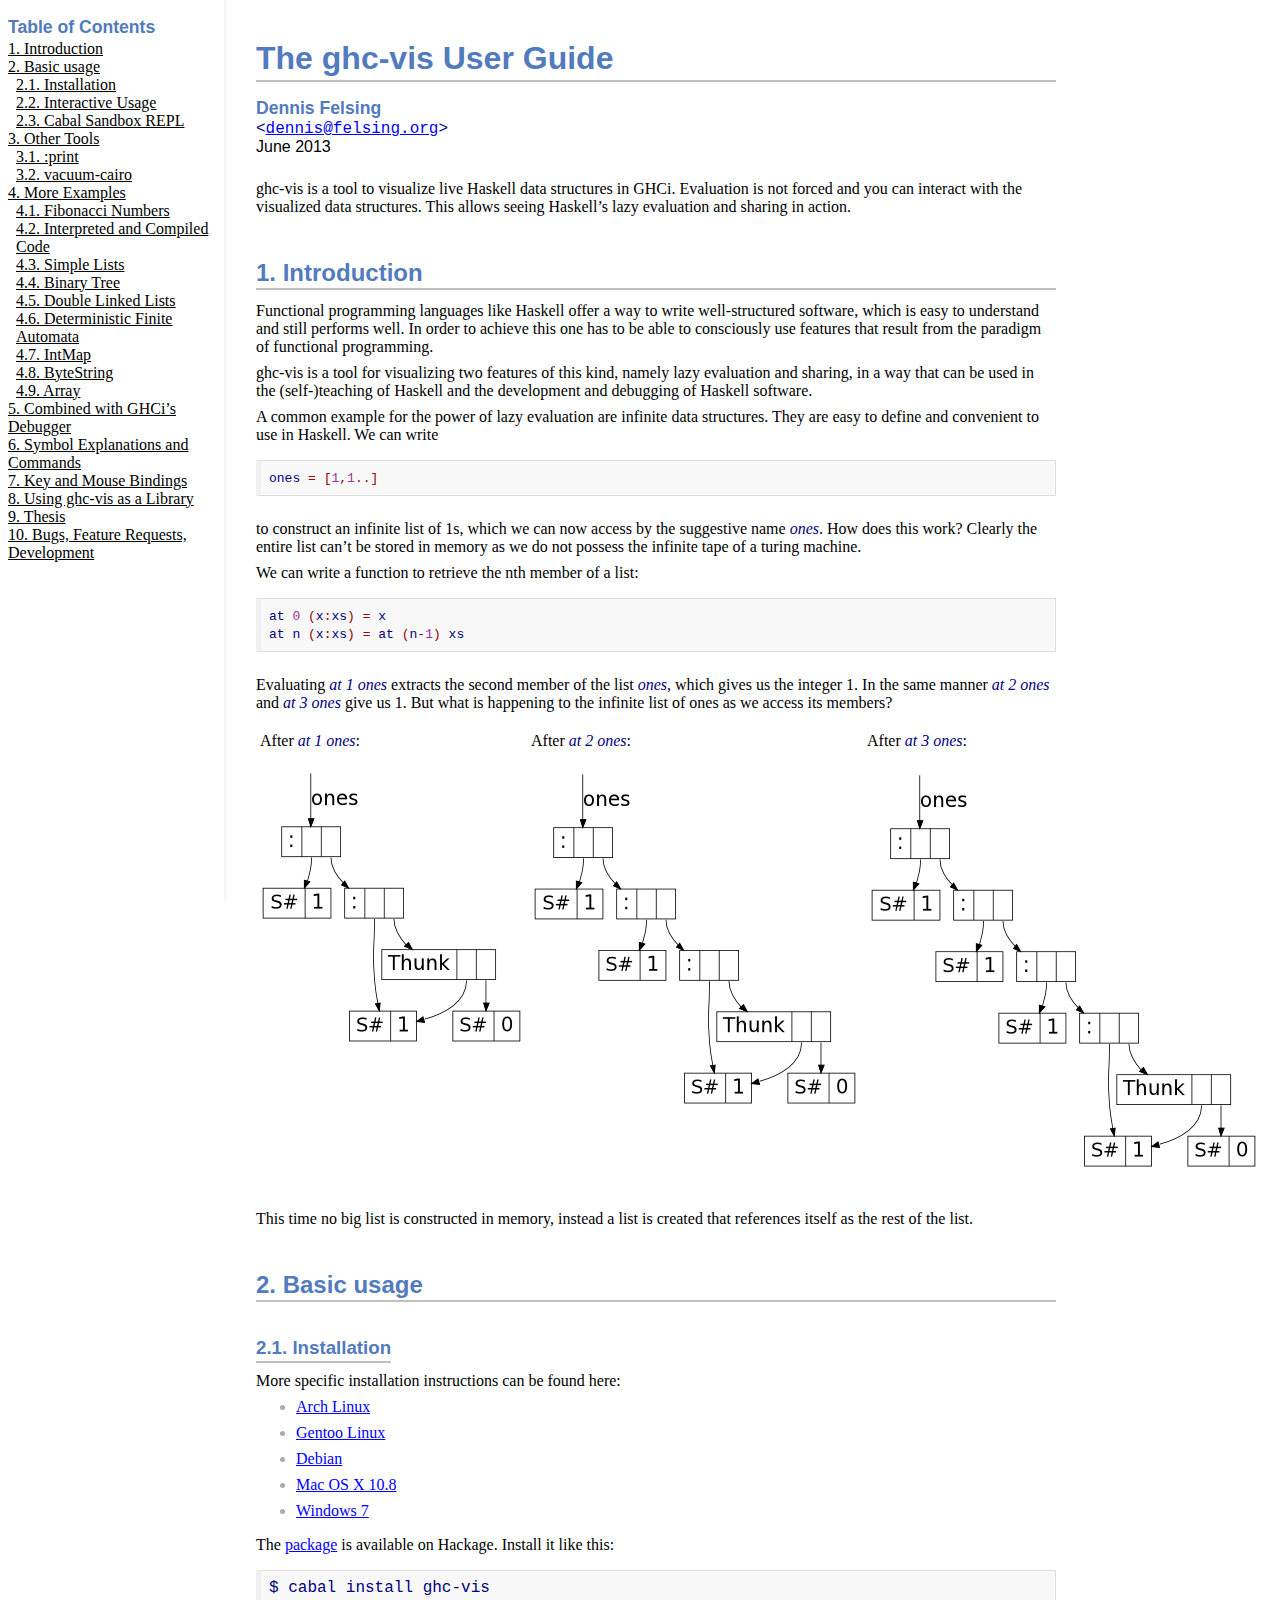
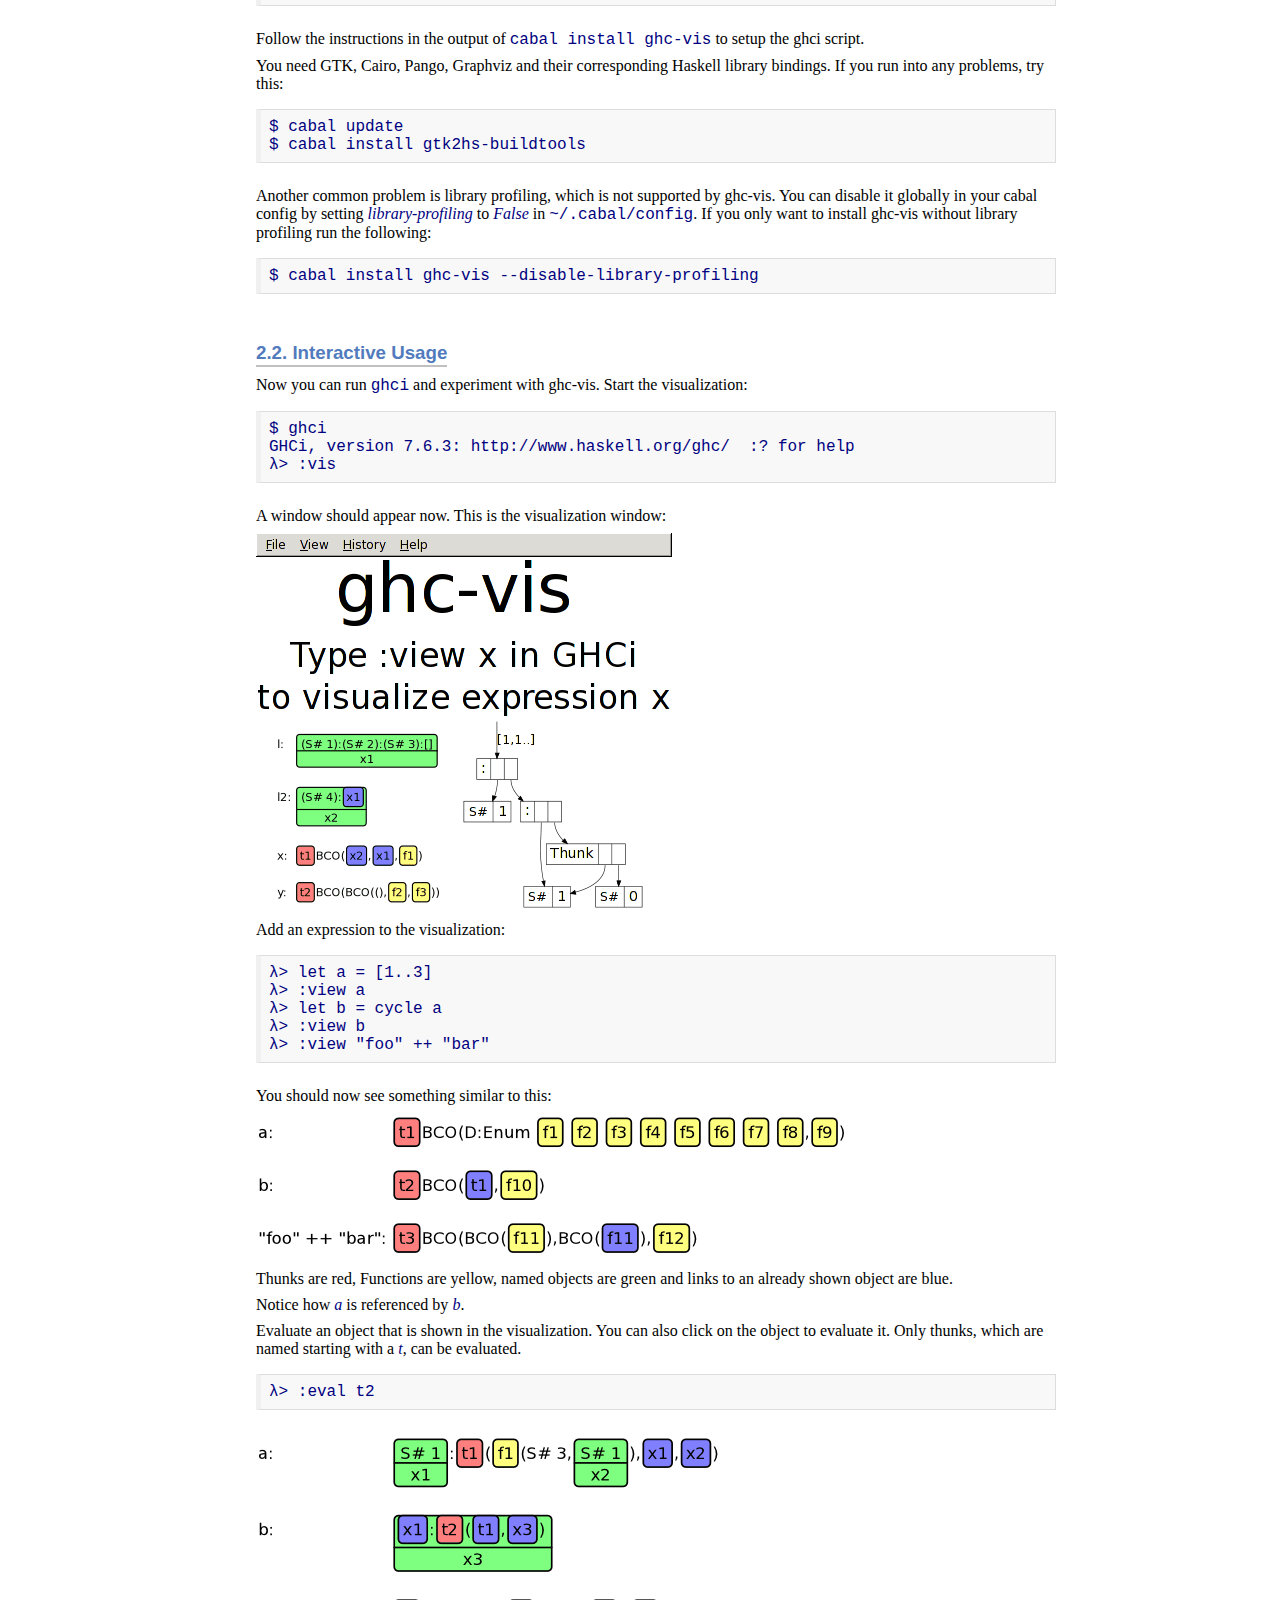
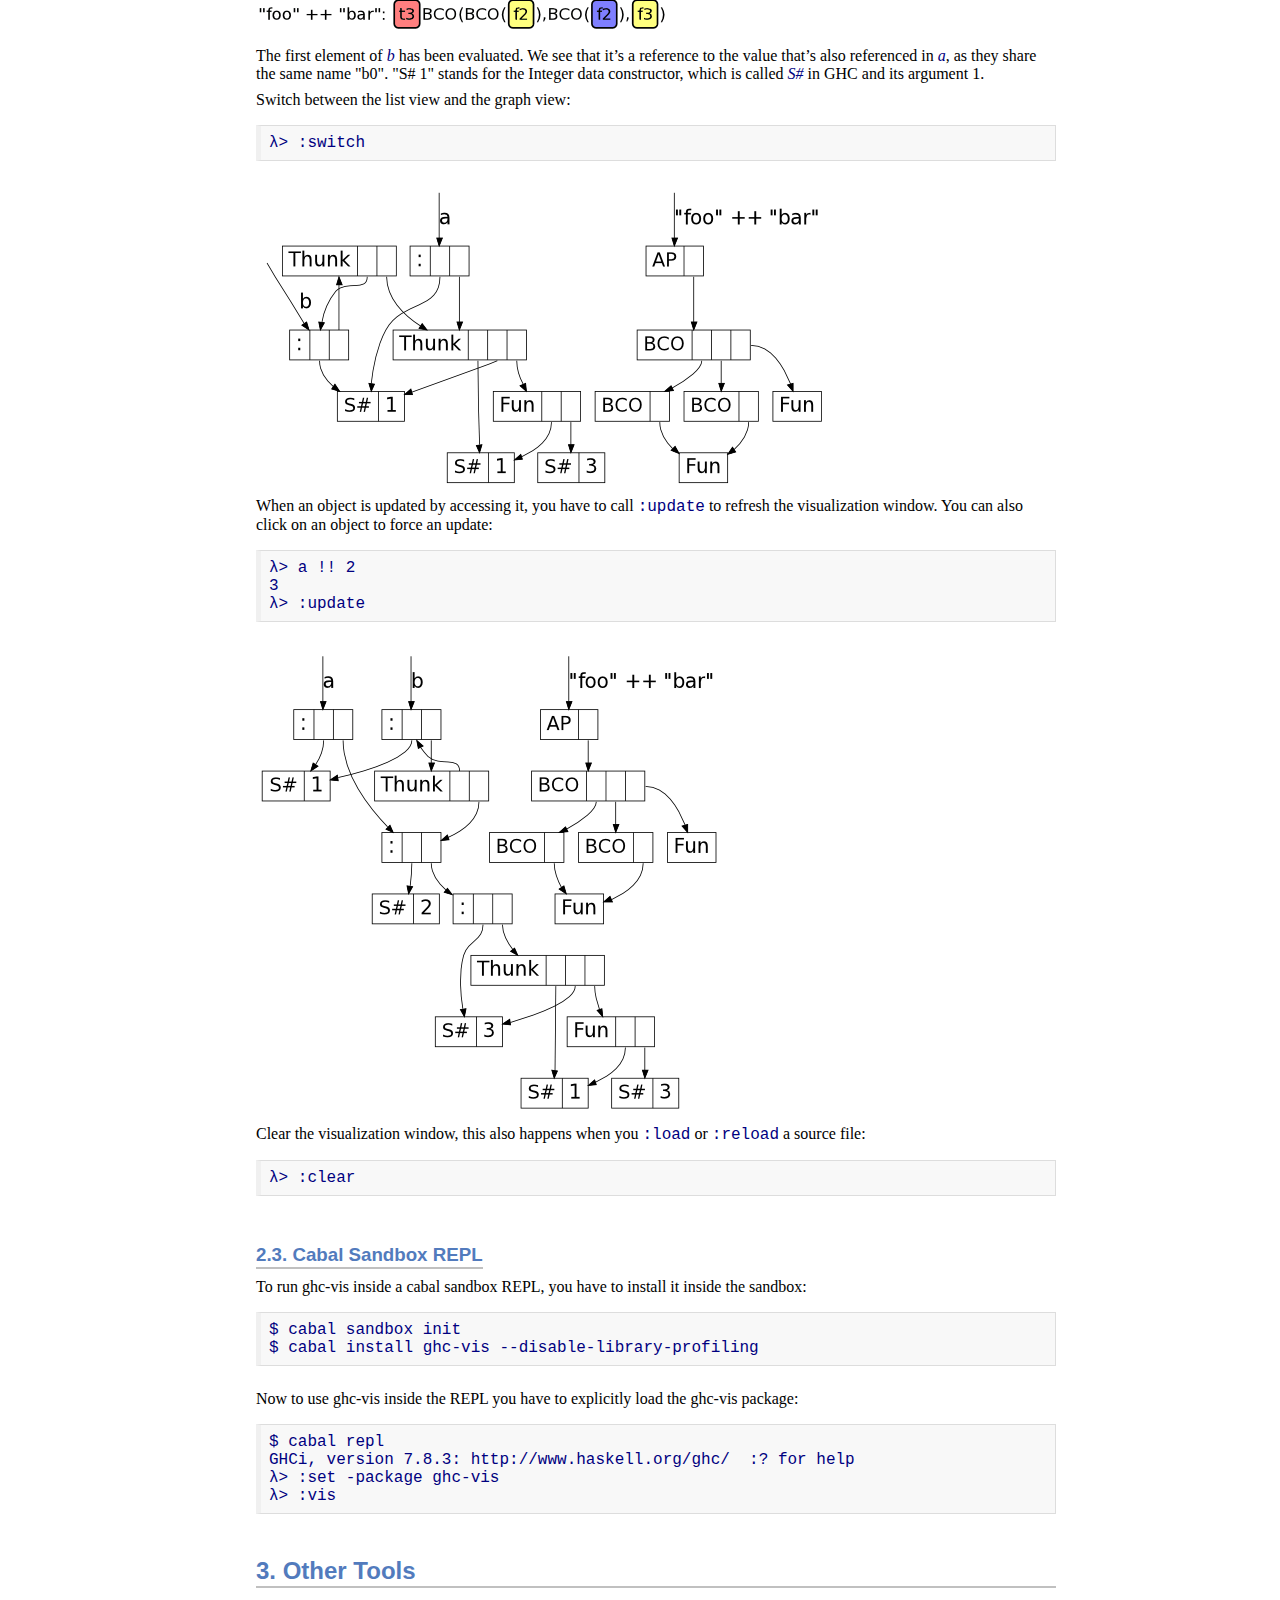
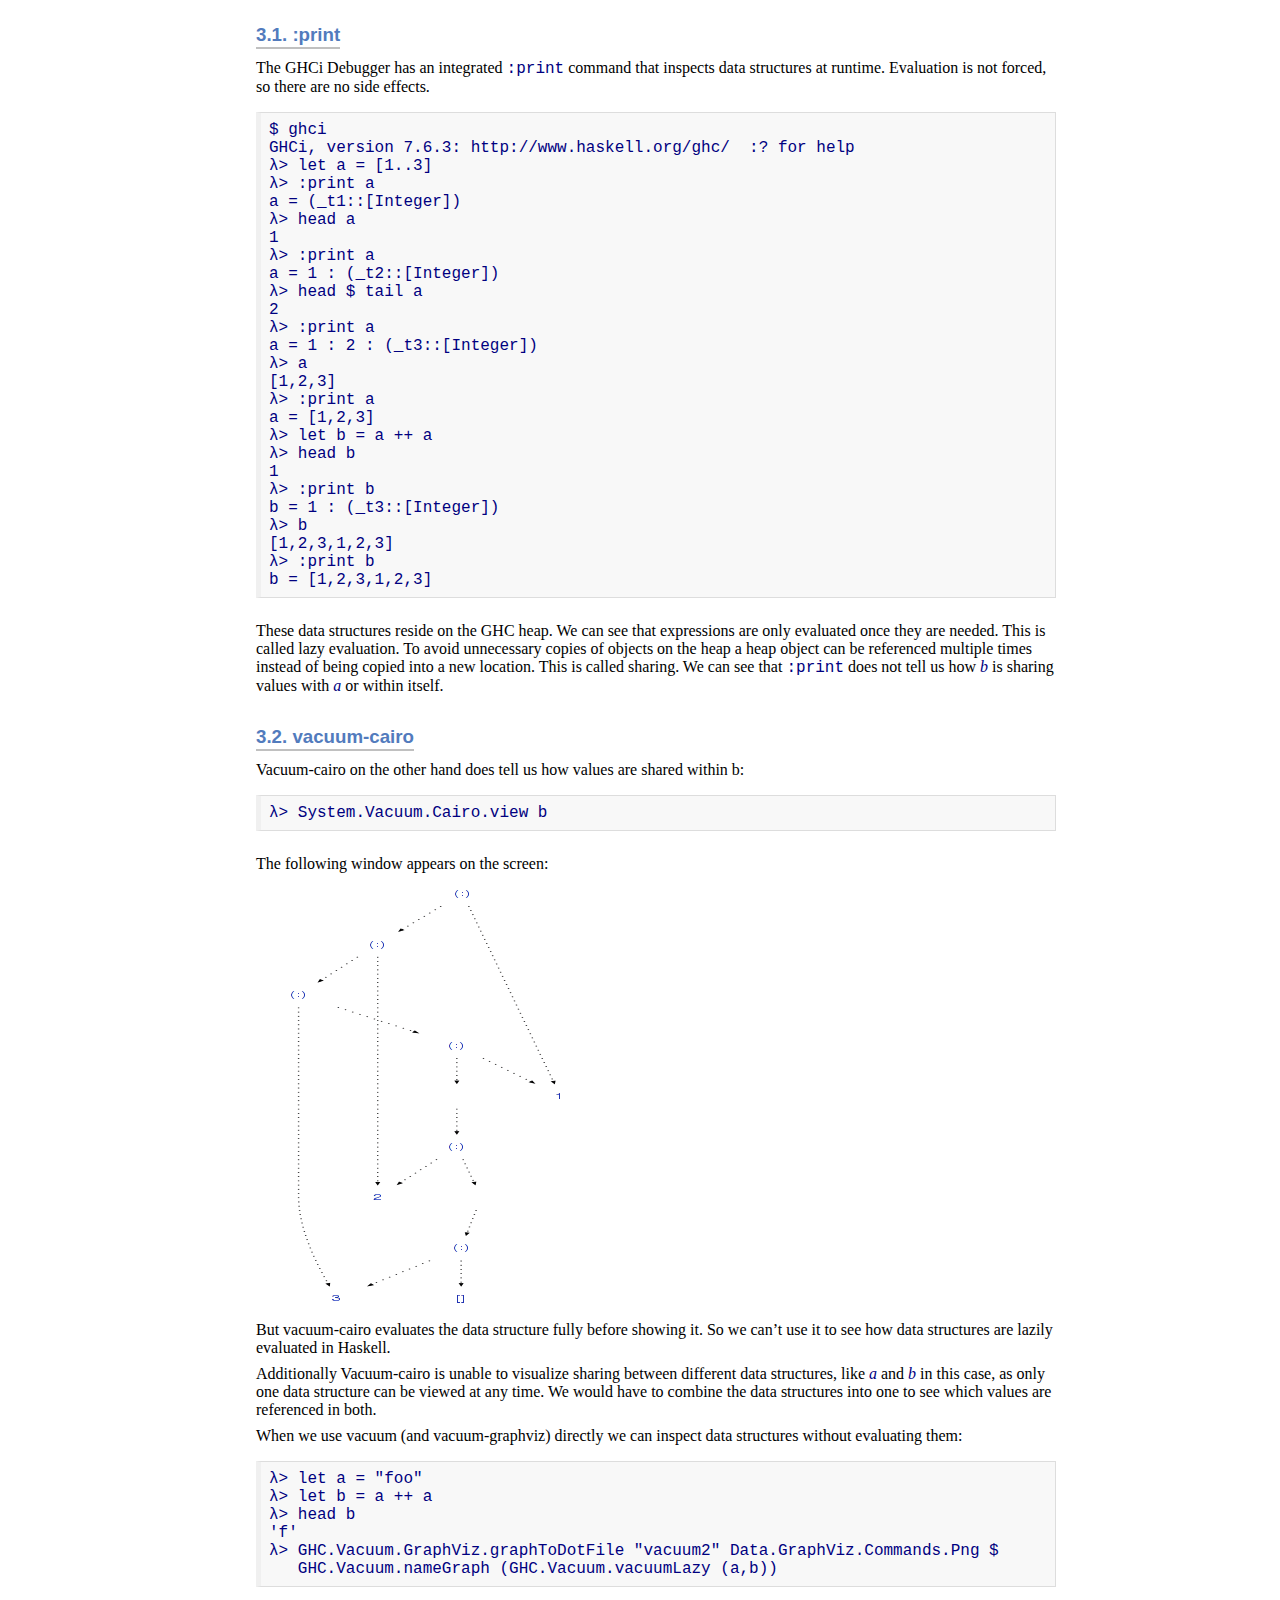
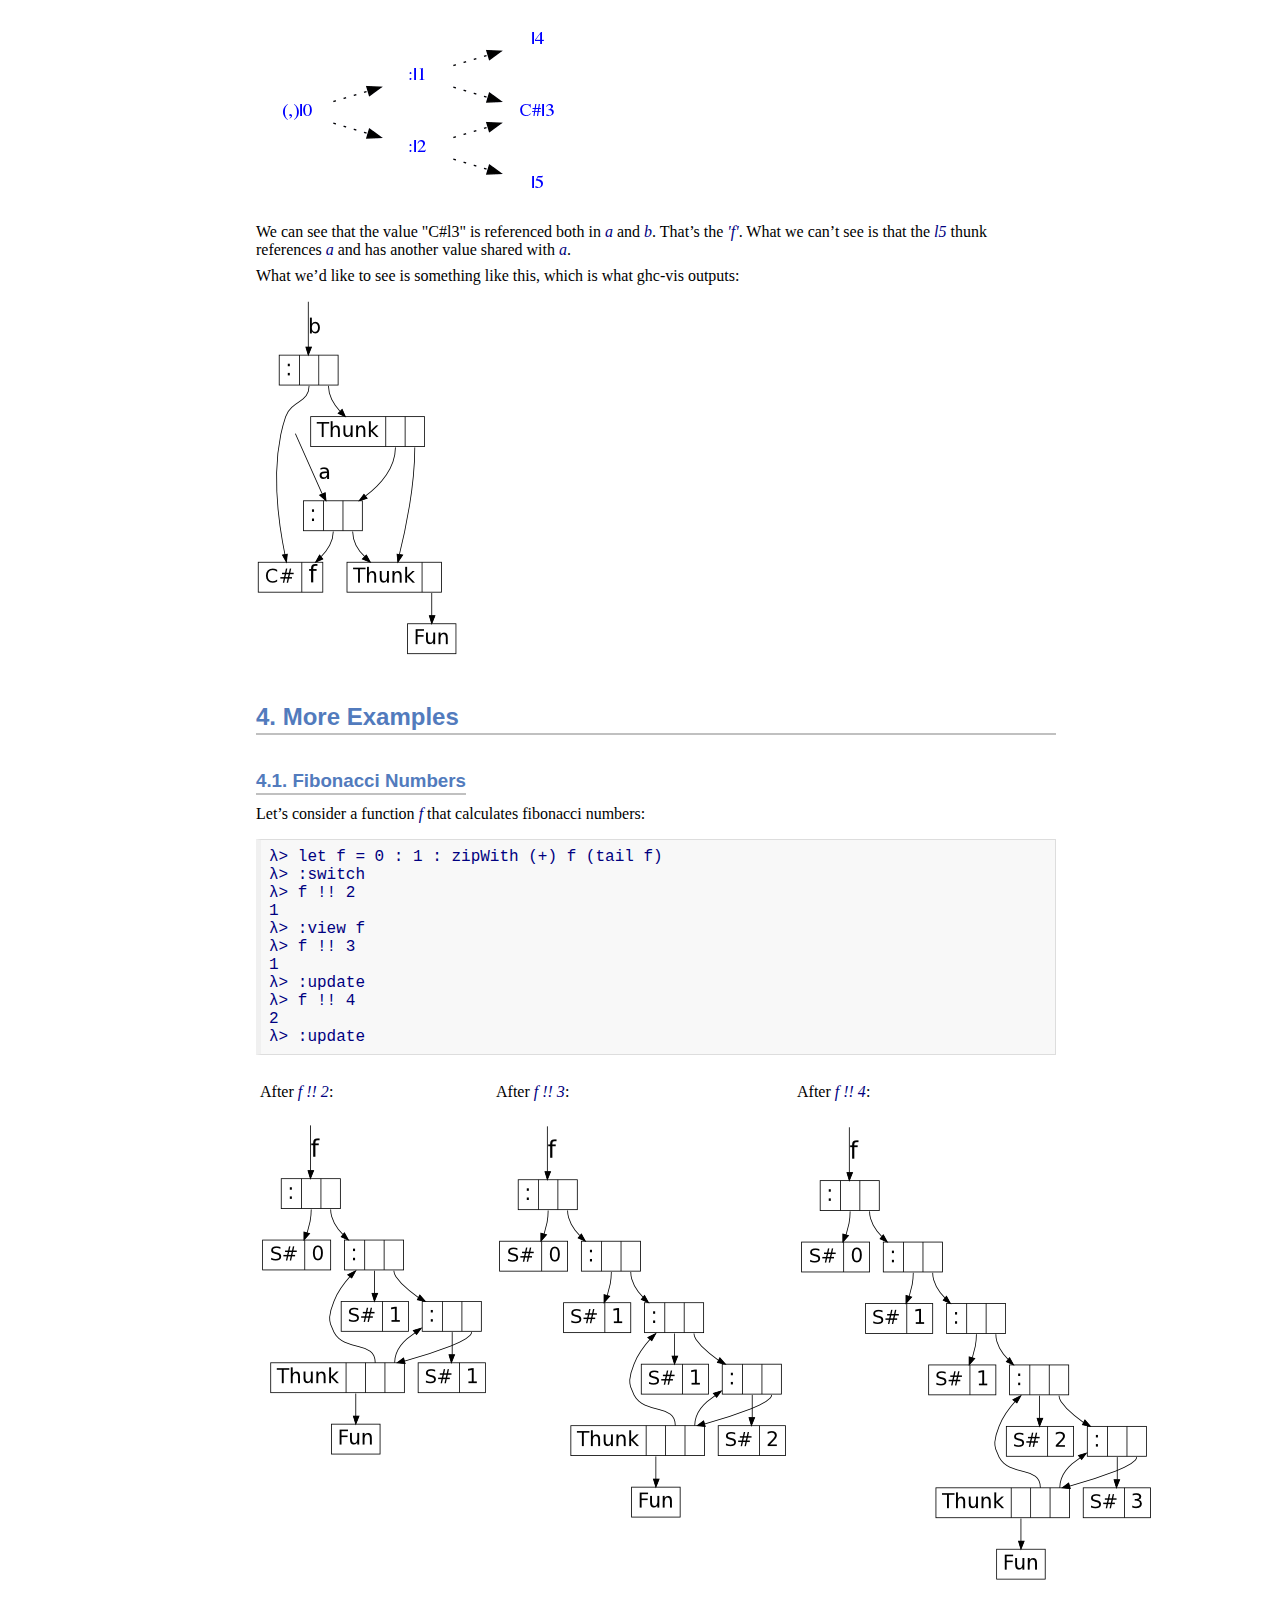
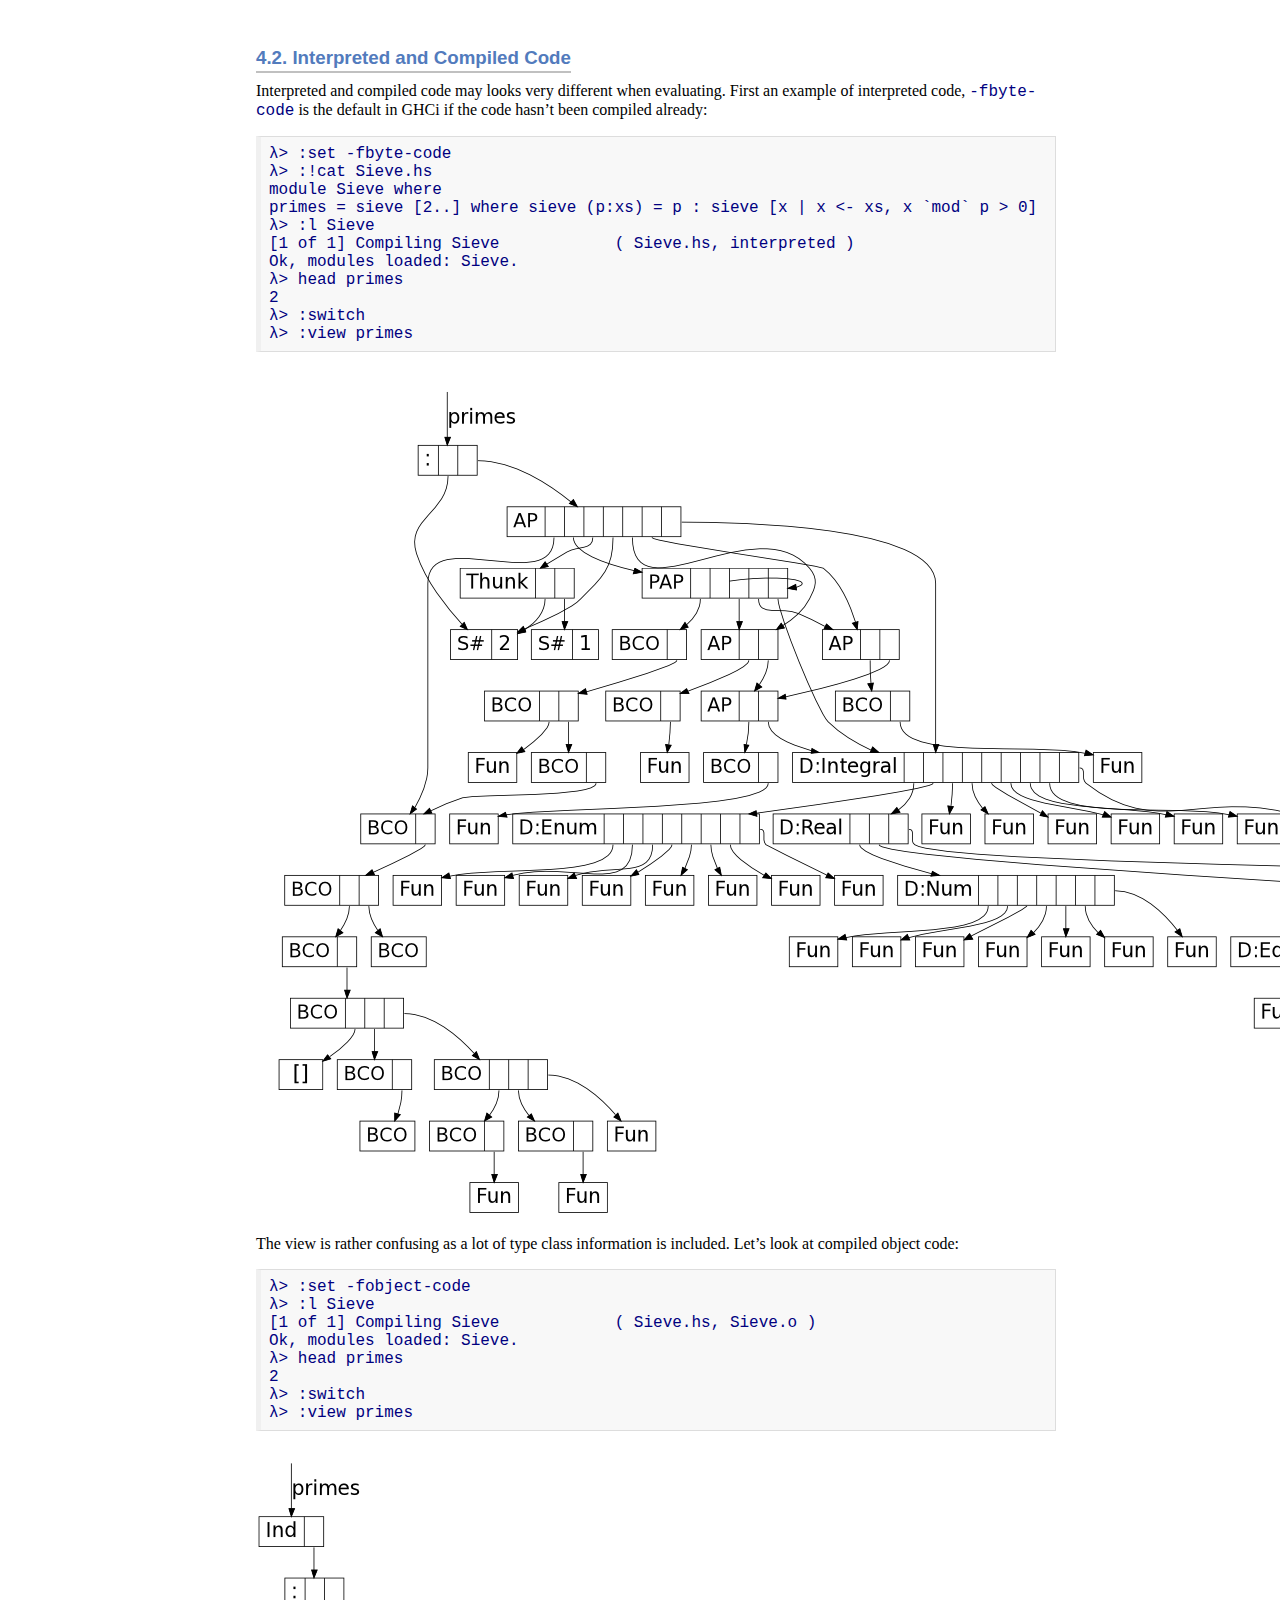
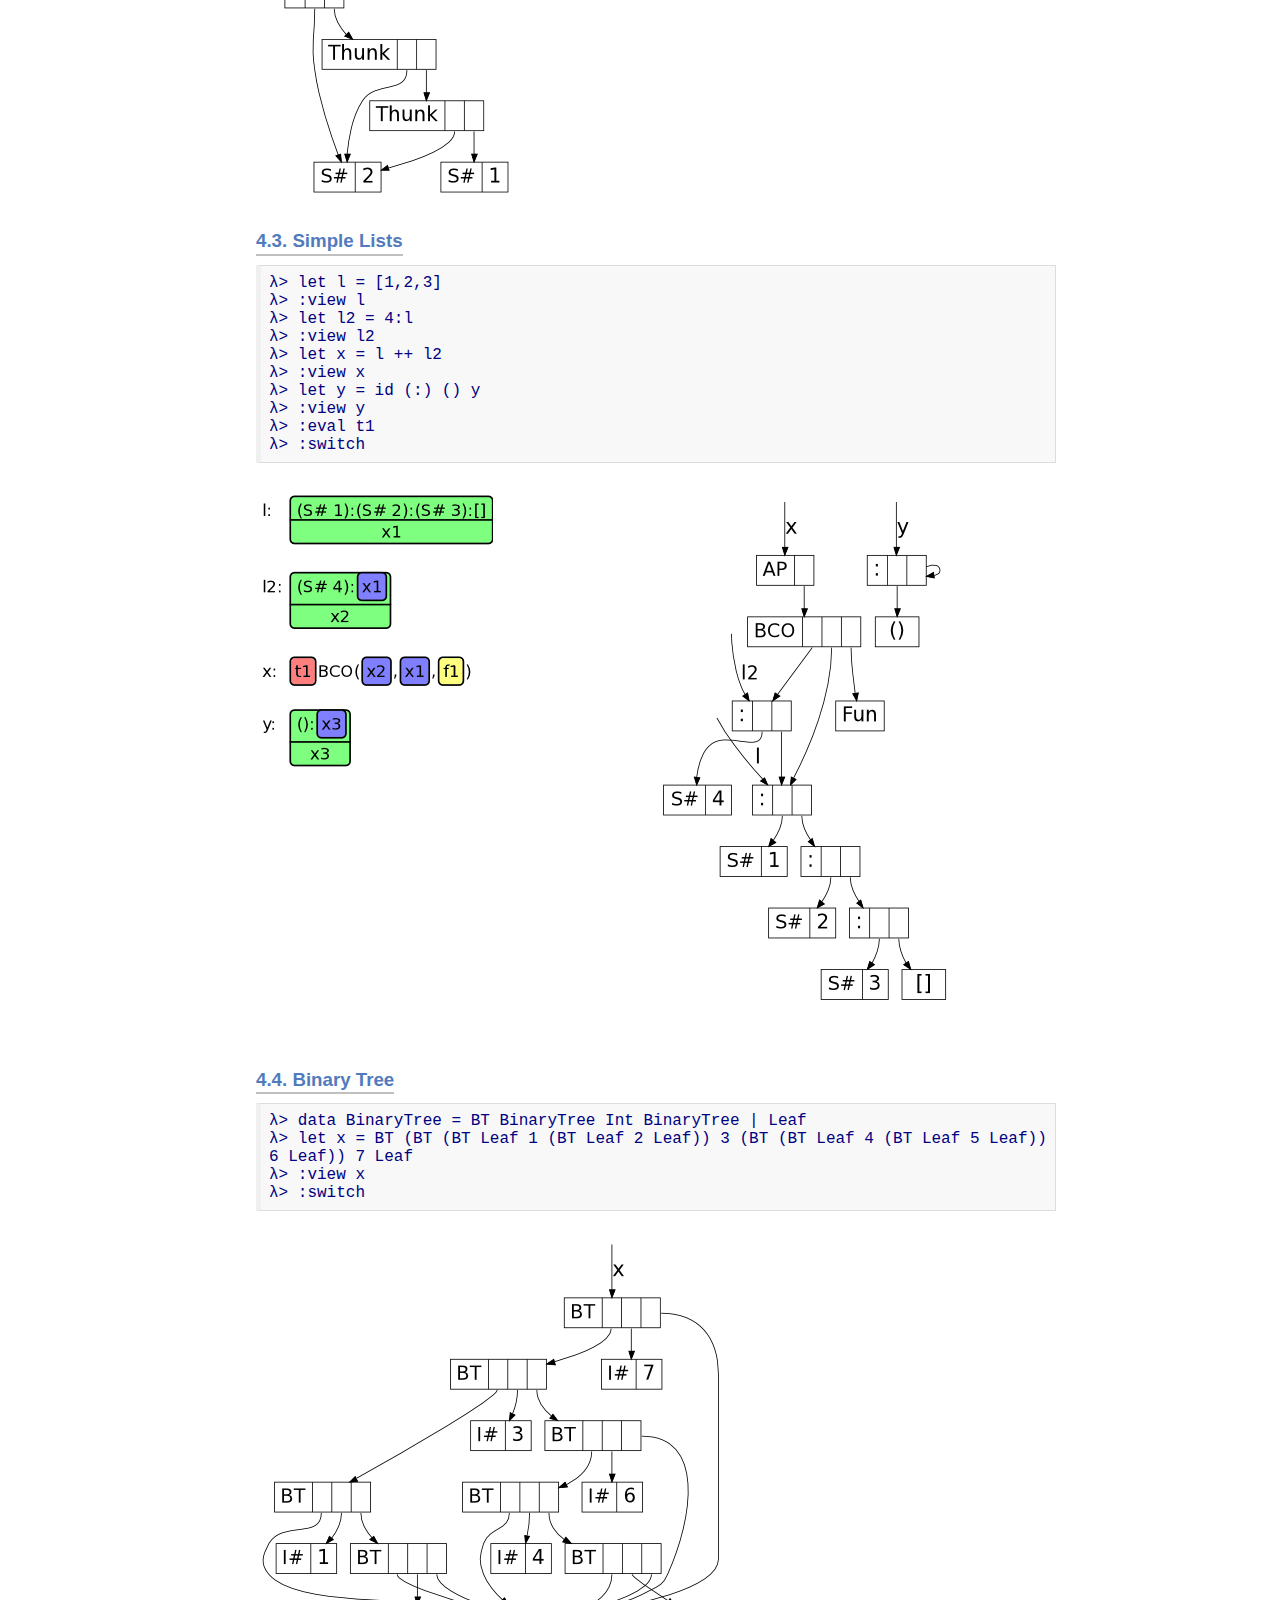
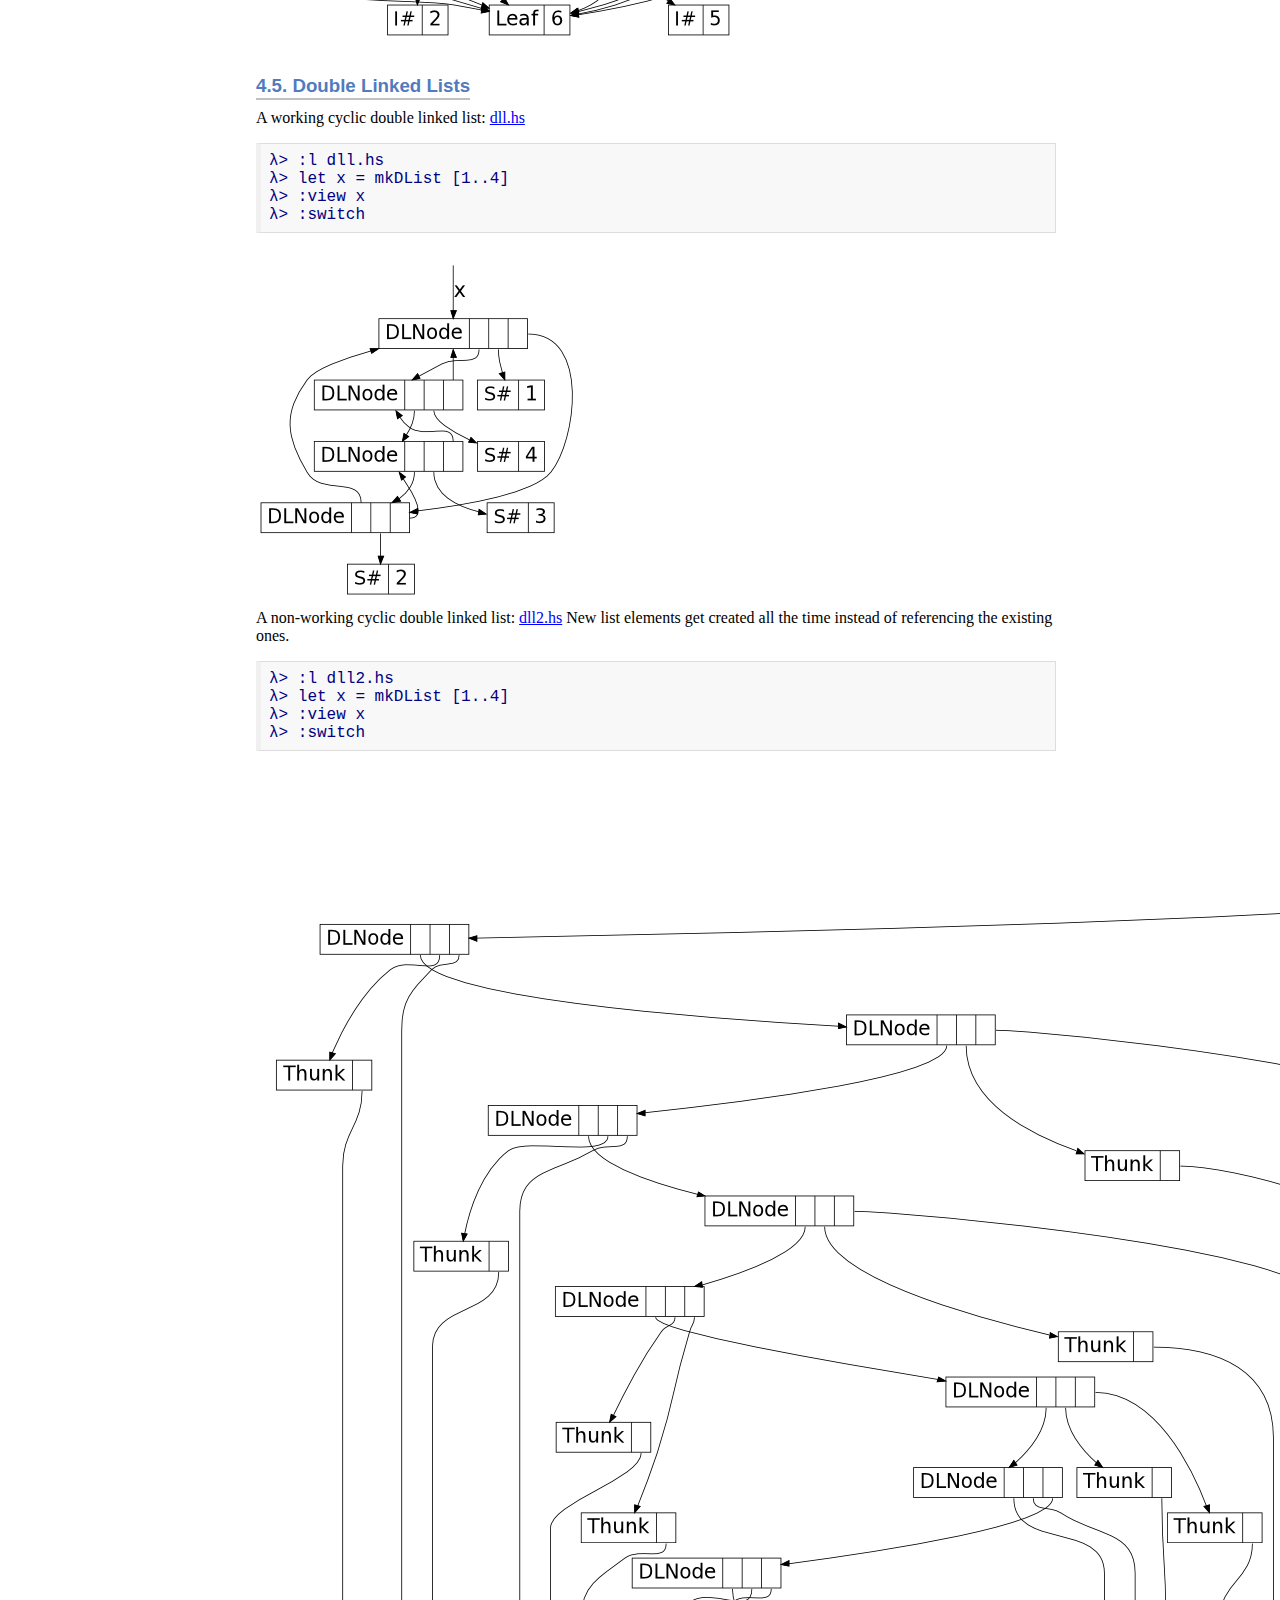
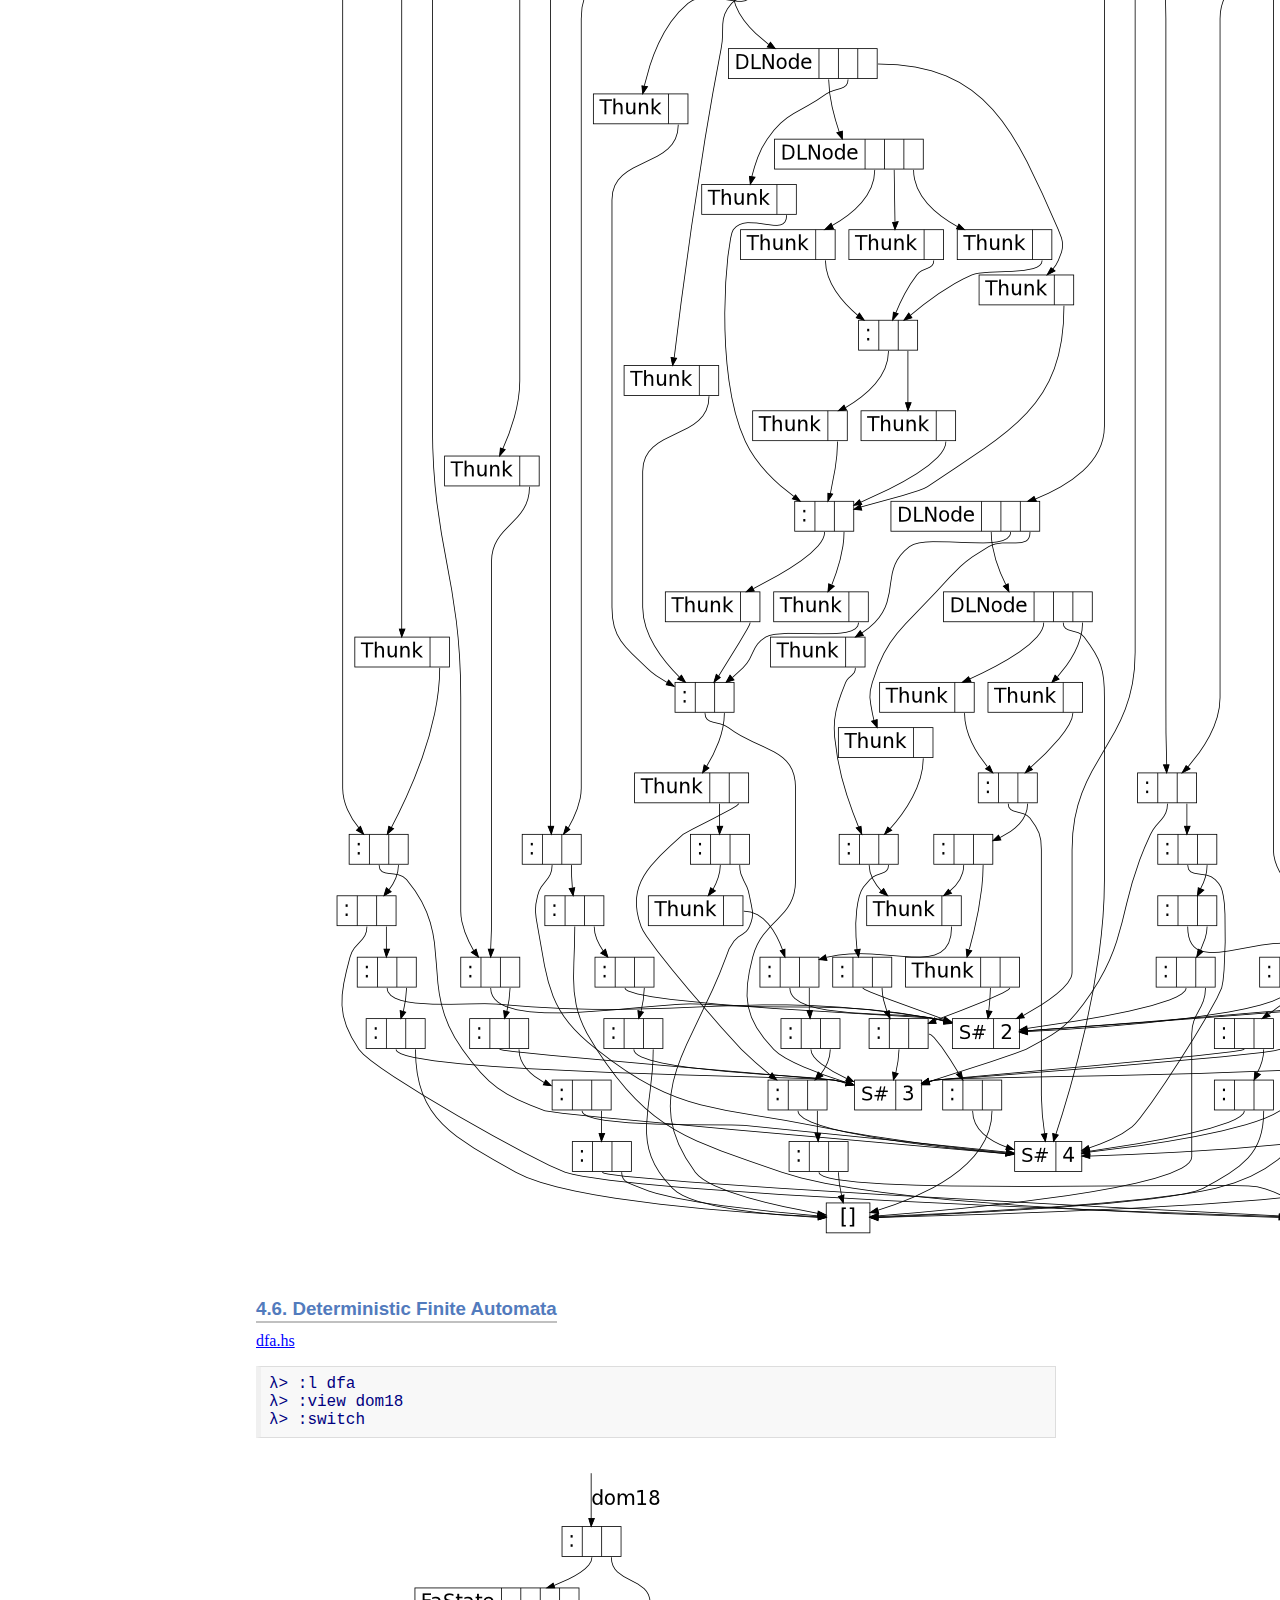
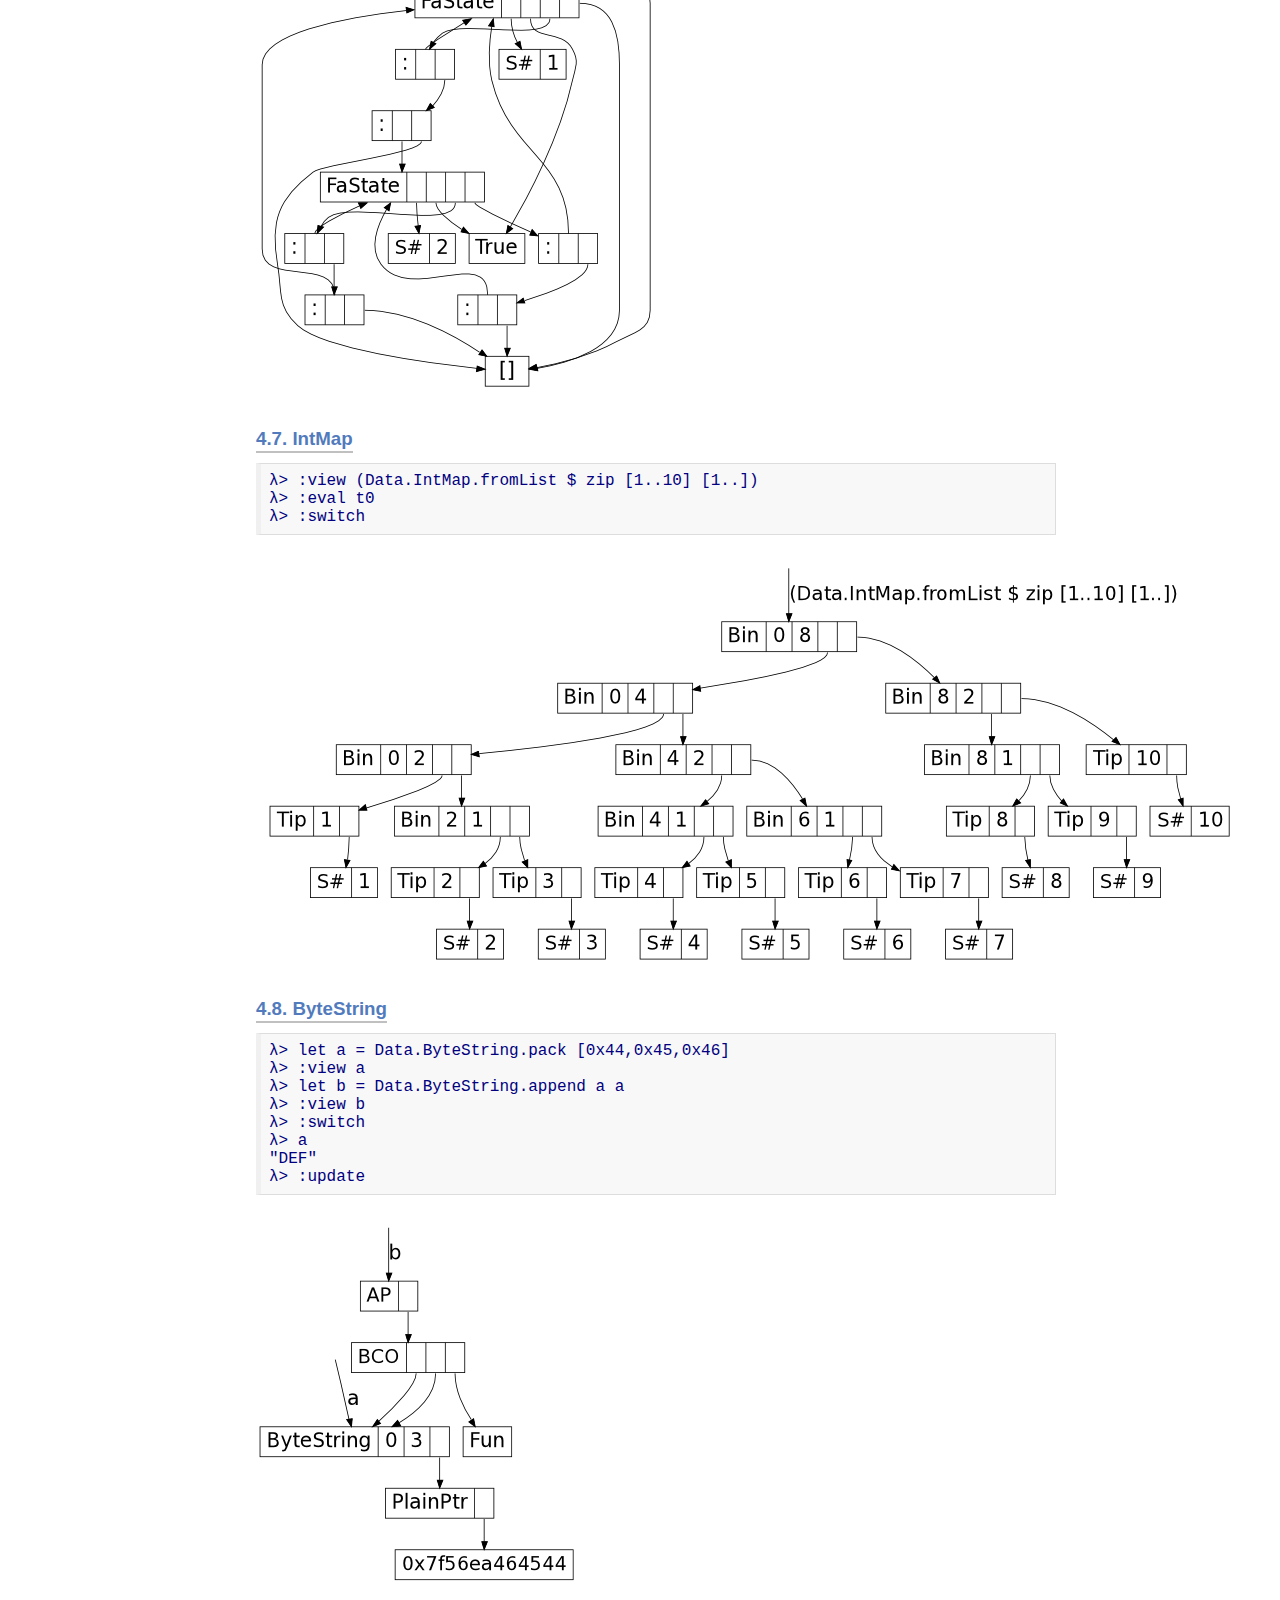
==== commit 9e6bb8bb: "Update email address" ====
--- a/docs/index.html
+++ b/docs/index.html
@@ -1,4 +1,4 @@
-<!DOCTYPE html PUBLIC "-//W3C//DTD XHTML 1.1//EN" "http://www.w3.org/TR/xhtml11/DTD/xhtml11.dtd"><html xmlns="http://www.w3.org/1999/xhtml" xml:lang="en"><head><meta http-equiv="Content-Type" content="application/xhtml+xml; charset=UTF-8"><meta name="generator" content="AsciiDoc 8.6.8"><title>The ghc-vis User Guide</title><style type="text/css">
+<!DOCTYPE html PUBLIC "-//W3C//DTD XHTML 1.1//EN" "http://www.w3.org/TR/xhtml11/DTD/xhtml11.dtd"><html xmlns="http://www.w3.org/1999/xhtml" xml:lang="en"><head><meta http-equiv="Content-Type" content="application/xhtml+xml; charset=UTF-8"><meta name="generator" content="AsciiDoc 8.6.9"><title>The ghc-vis User Guide</title><style type="text/css">
 /* Shared CSS for AsciiDoc xhtml11 and html5 backends */
 
 /* Default font. */
@@ -87,7 +87,9 @@
   padding: 0;
   margin: 0;
 }
-
+pre {
+  white-space: pre-wrap;
+}
 
 #author {
   color: #527bbd;
@@ -216,7 +218,7 @@
 }
 
 div.imageblock div.content { padding-left: 0; }
-span.image img { border-style: none; }
+span.image img { border-style: none; vertical-align: text-bottom; }
 a.image:visited { color: white; }
 
 dl {
@@ -572,7 +574,7 @@
 </style></head><body class="article"><div id="header"><a class="bctarget" name="header"></a>
 <h1>The ghc-vis User Guide</h1>
 <span id="author"><a class="bctarget" name="author"></a>Dennis Felsing</span><br>
-<span id="email"><a class="bctarget" name="email"></a><code>&lt;<a href="mailto:dennis@felsin9.de">dennis@felsin9.de</a>&gt;</code></span><br>
+<span id="email"><a class="bctarget" name="email"></a><code>&lt;<a href="mailto:dennis@felsing.org">dennis@felsing.org</a>&gt;</code></span><br>
 <span id="revdate"><a class="bctarget" name="revdate"></a>June 2013</span>
 <div id="toc"><a class="bctarget" name="toc"></a>
   <div id="toctitle"><a class="bctarget" name="toctitle"></a>Table of Contents</div>
@@ -583,6 +585,7 @@
  <ul class="toc">
  <li><a href="#installation">2.1. Installation</a>
  <li><a href="#interactive_usage">2.2. Interactive Usage</a>
+ <li><a href="#cabal_sandbox_repl">2.3. Cabal Sandbox REPL</a>
  </ul>
 <li><a href="#other_tools">3. Other Tools</a>
  <ul class="toc">
@@ -687,6 +690,10 @@
 </p>
 </li><li>
 <p>
+<a href="installing-debian">Debian</a>
+</p>
+</li><li>
+<p>
 <a href="installing-osx">Mac OS X 10.8</a>
 </p>
 </li><li>
@@ -794,6 +801,25 @@
 <div class="listingblock">
 <div class="content">
 <pre><code>λ&gt; :clear</code></pre>
+</div></div>
+</div>
+<div class="sect2">
+<h3 id="cabal_sandbox_repl"><a class="bctarget" name="cabal_sandbox_repl"></a>2.3. Cabal Sandbox REPL</h3>
+<div class="paragraph"><p>To run ghc-vis inside a cabal sandbox REPL, you have to install it inside the
+sandbox:</p></div>
+<div class="listingblock">
+<div class="content">
+<pre><code>$ cabal sandbox init
+$ cabal install ghc-vis --disable-library-profiling</code></pre>
+</div></div>
+<div class="paragraph"><p>Now to use ghc-vis inside the REPL you have to explicitly load the ghc-vis
+package:</p></div>
+<div class="listingblock">
+<div class="content">
+<pre><code>$ cabal repl
+GHCi, version 7.8.3: http://www.haskell.org/ghc/  :? for help
+λ&gt; :set -package ghc-vis
+λ&gt; :vis</code></pre>
 </div></div>
 </div>
 </div>
@@ -1181,12 +1207,12 @@
 <div class="sect1">
 <h2 id="bugs_feature_requests_development"><a class="bctarget" name="bugs_feature_requests_development"></a>10. Bugs, Feature Requests, Development</h2>
 <div class="sectionbody">
-<div class="paragraph"><p>If you have any problems, new ideas or comments concerning ghc-vis, just drop
-me an email. I&#8217;ll be glad to help you.</p></div>
+<div class="paragraph"><p>If you have any problems, new ideas or comments concerning ghc-vis, you can
+use <a href="http://github.com/def-/ghc-vis/issues">the github issue tracker</a>.</p></div>
 </div>
 </div>
 </div><div id="footer"><a class="bctarget" name="footer"></a>
 <div id="footer-text"><a class="bctarget" name="footer-text"></a>
-Last updated 2013-06-10 00:19:00 CEST
-</div>
-</div></body></html>+Last updated 2014-10-23 12:24:41 CEST
+</div>
+</div></body></html>
